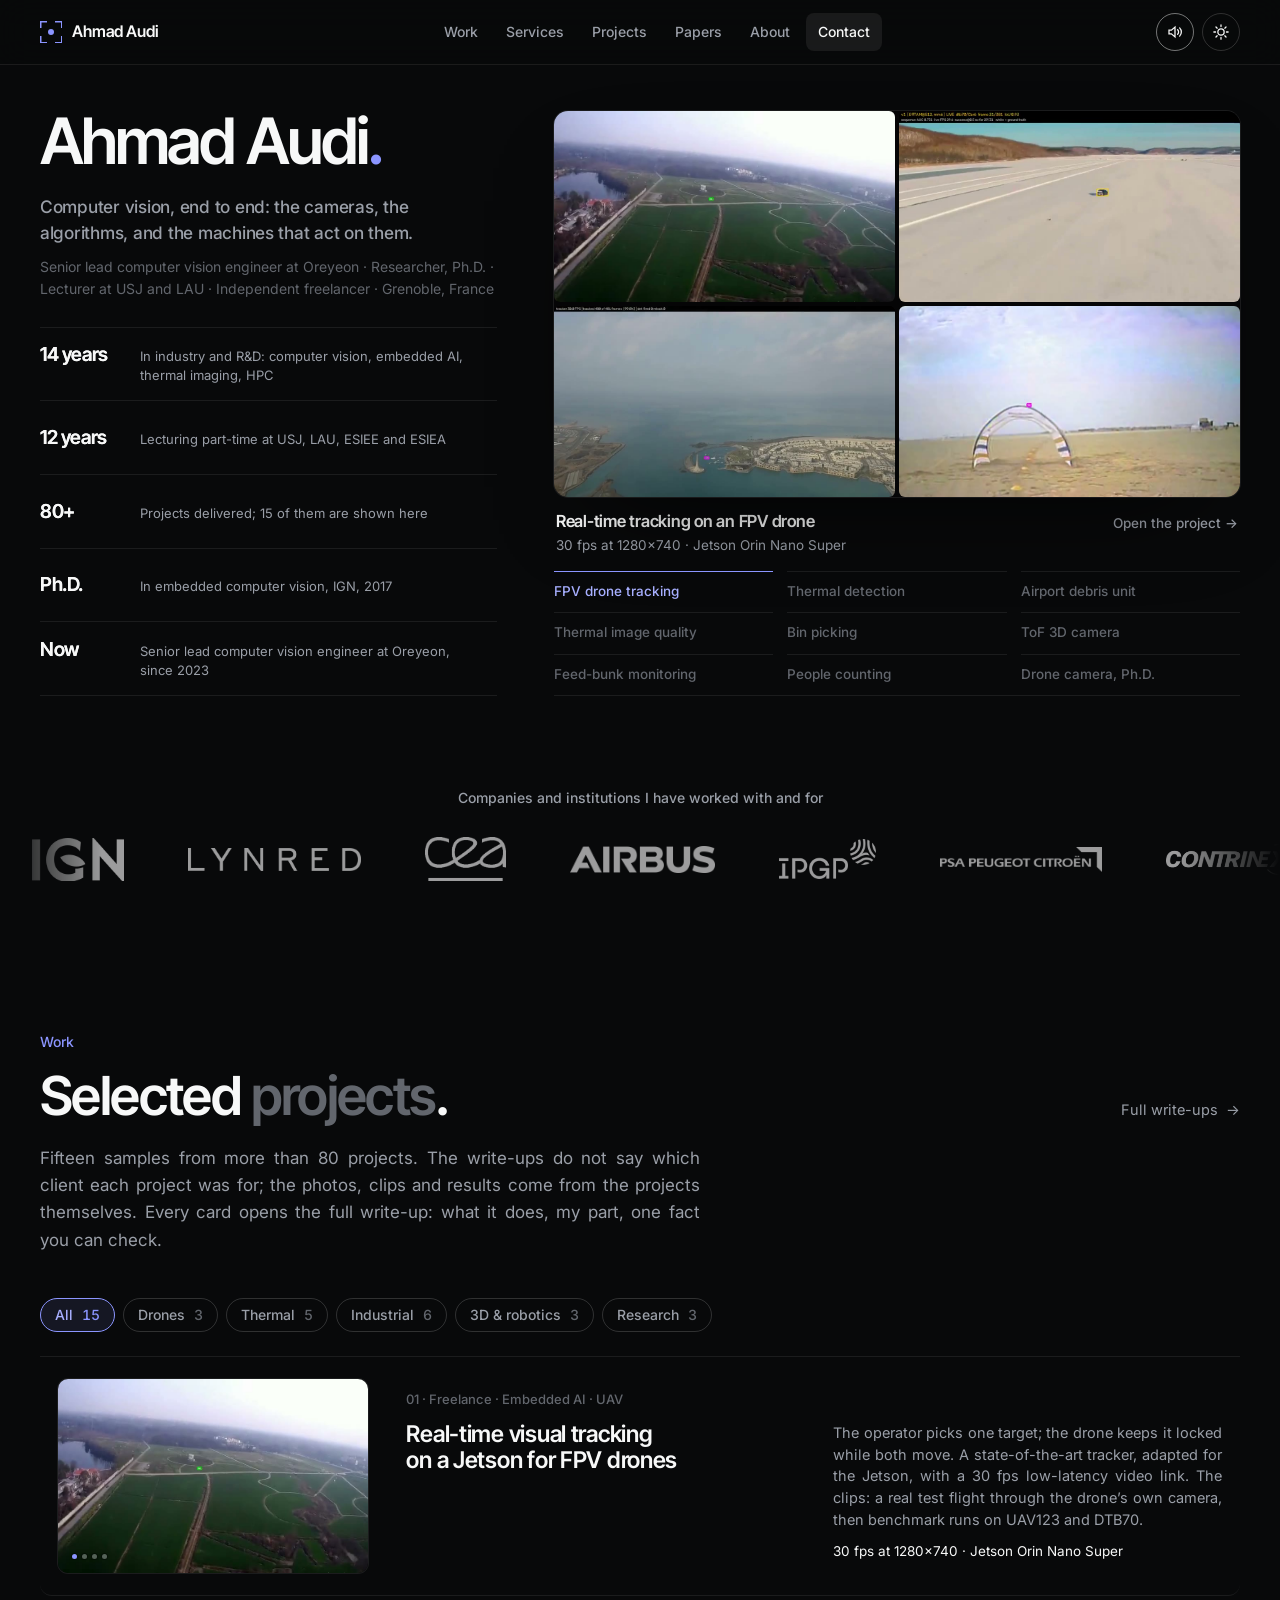
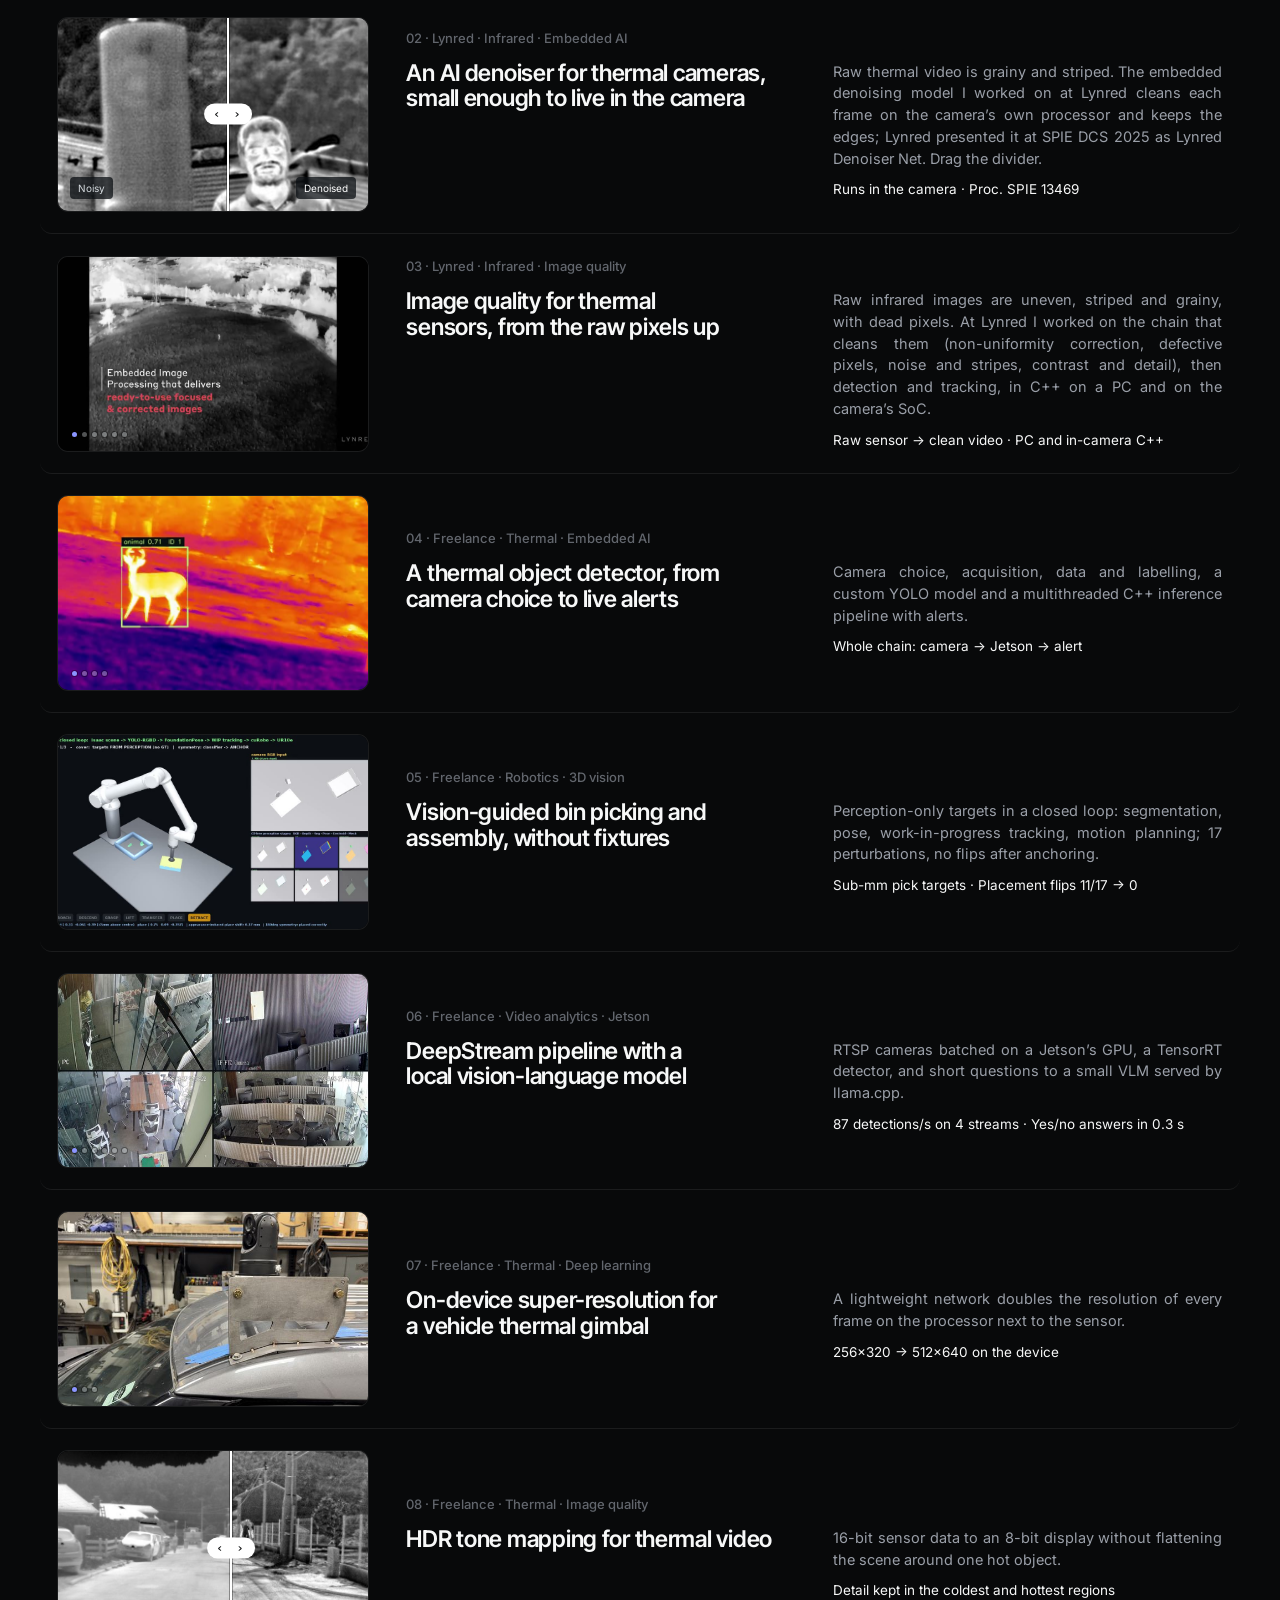
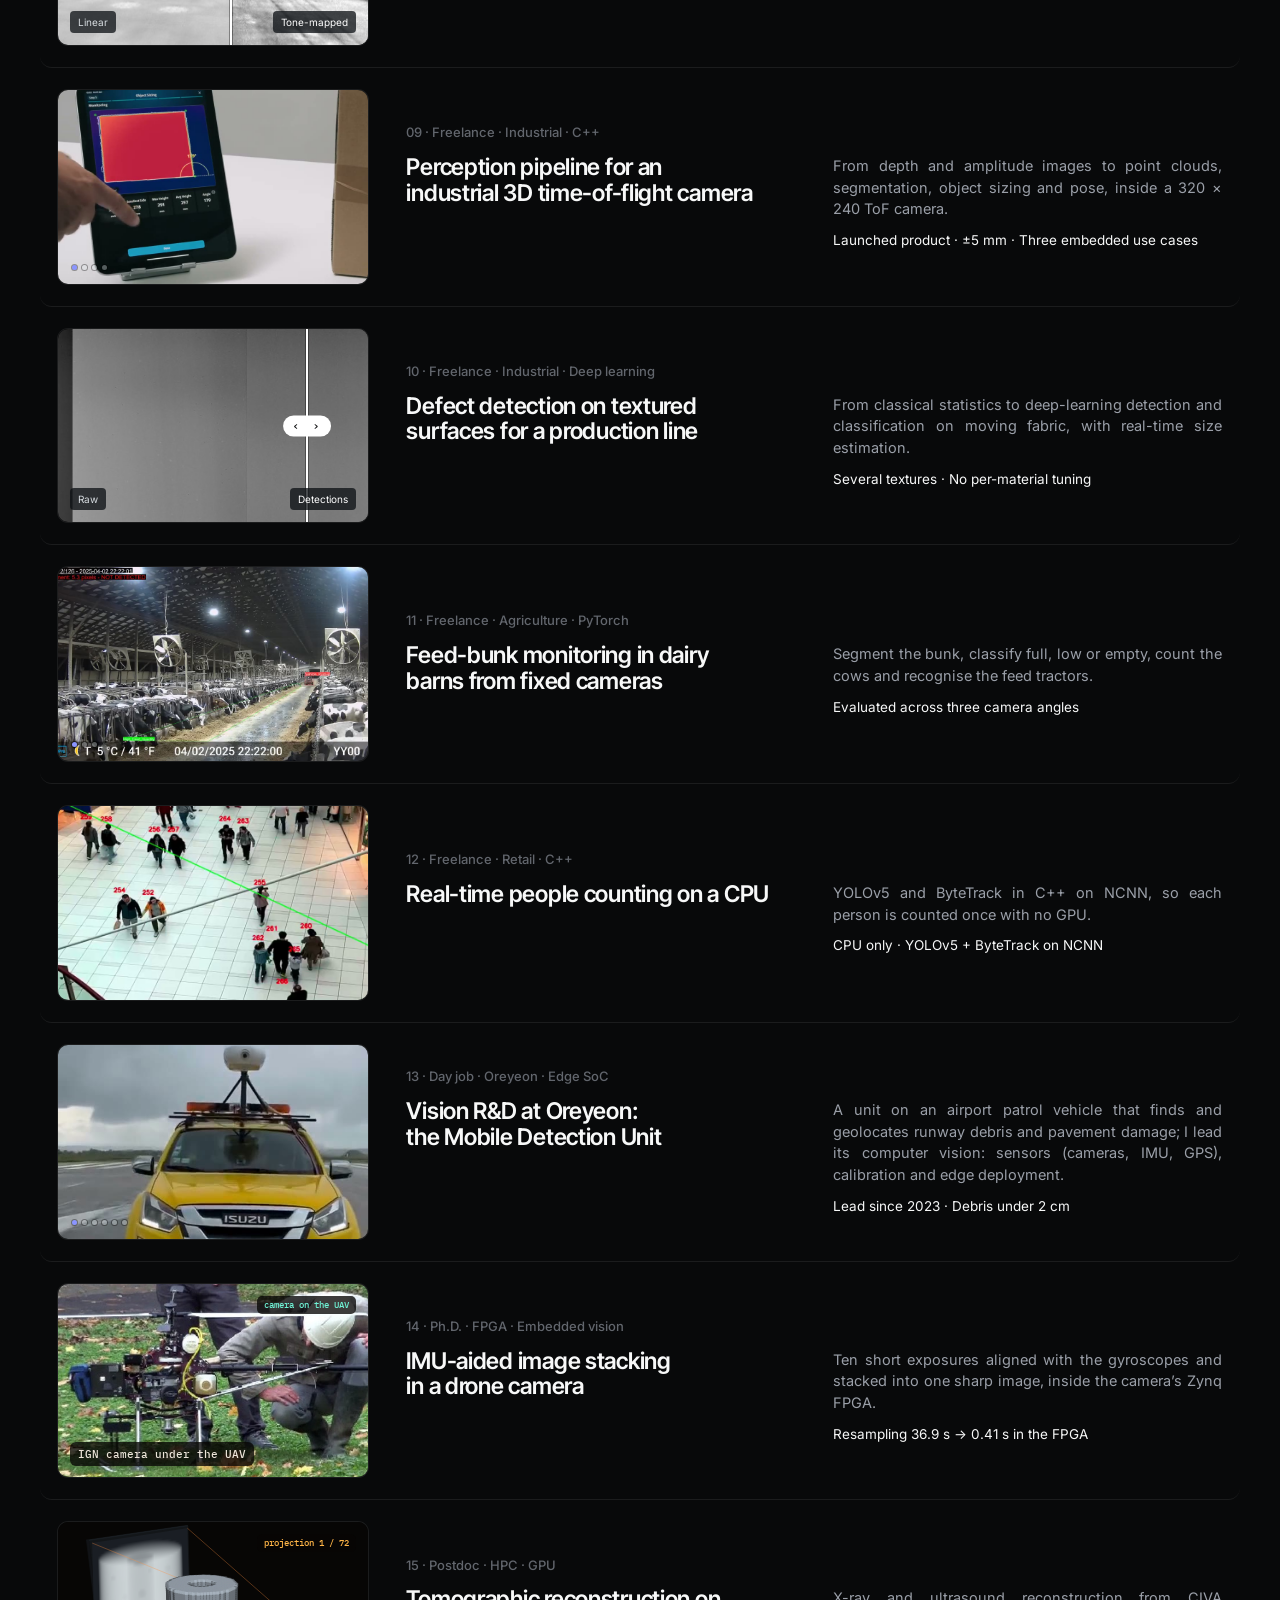
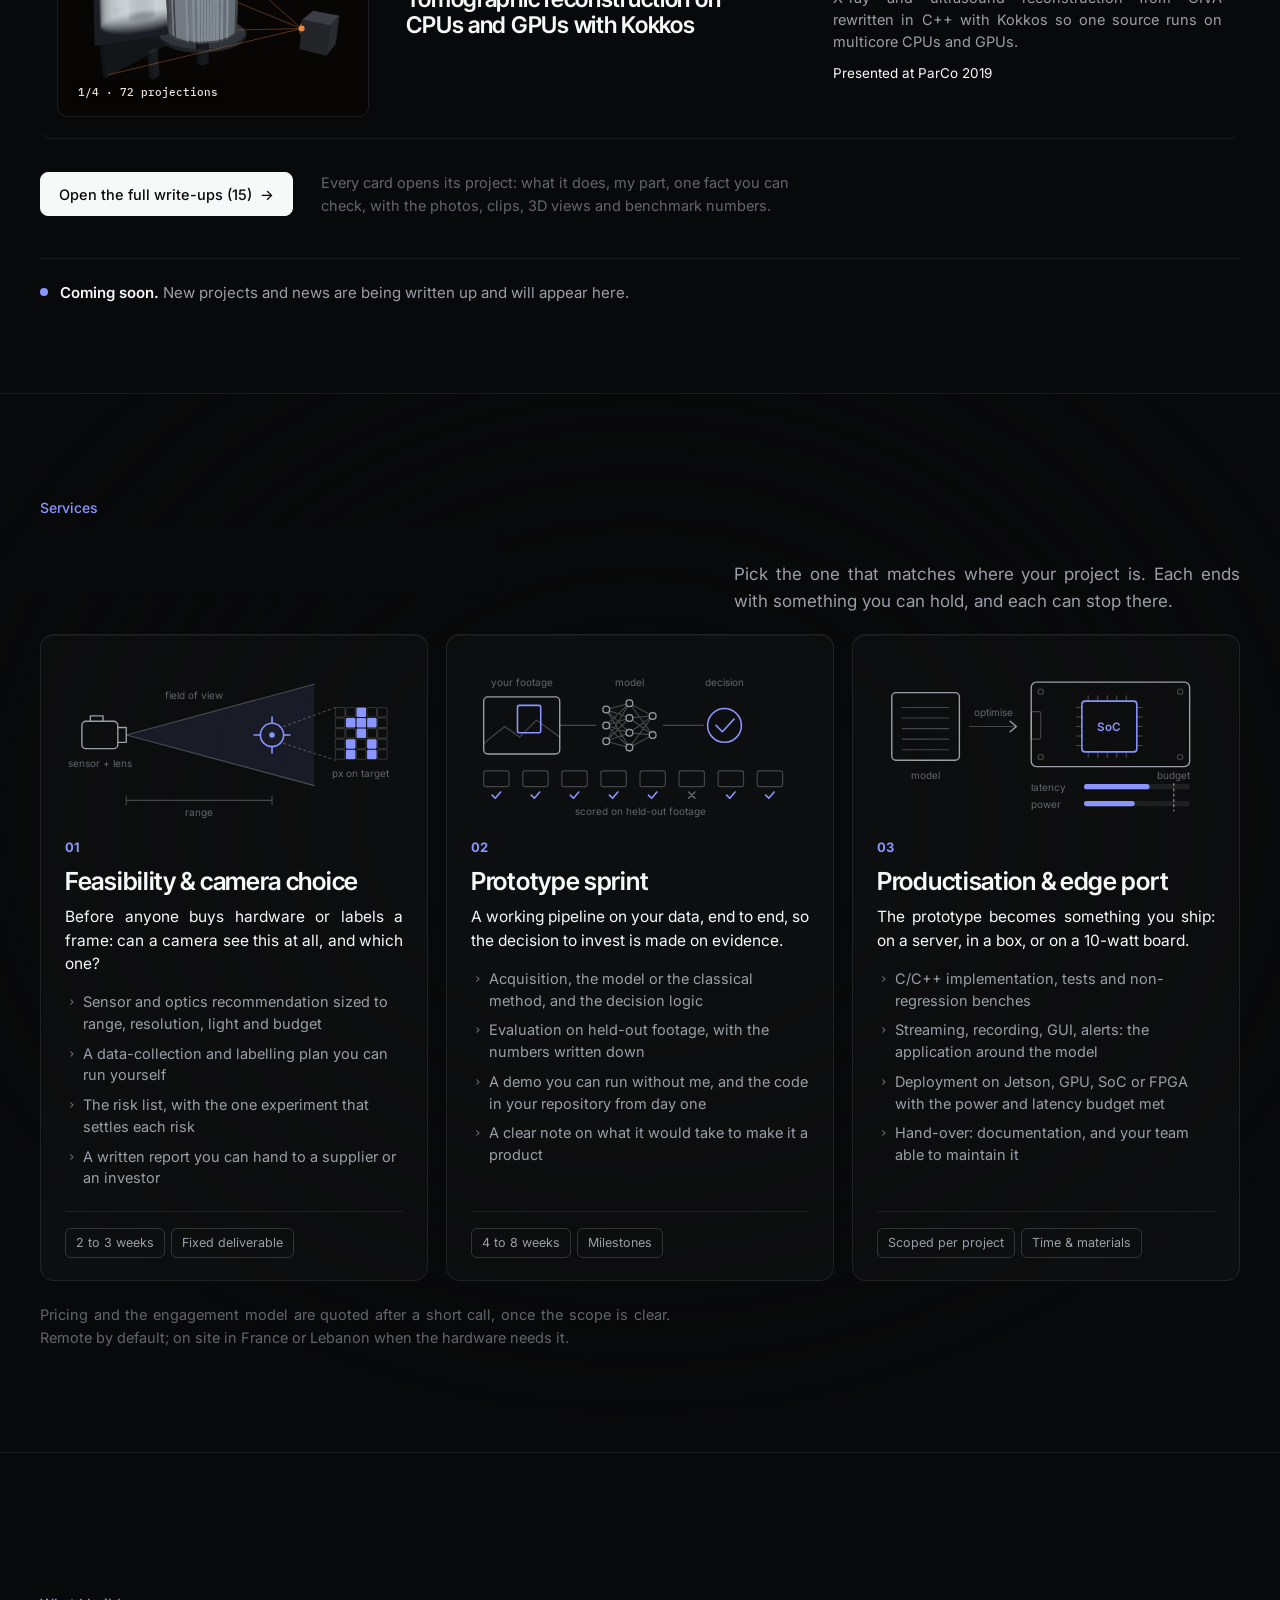
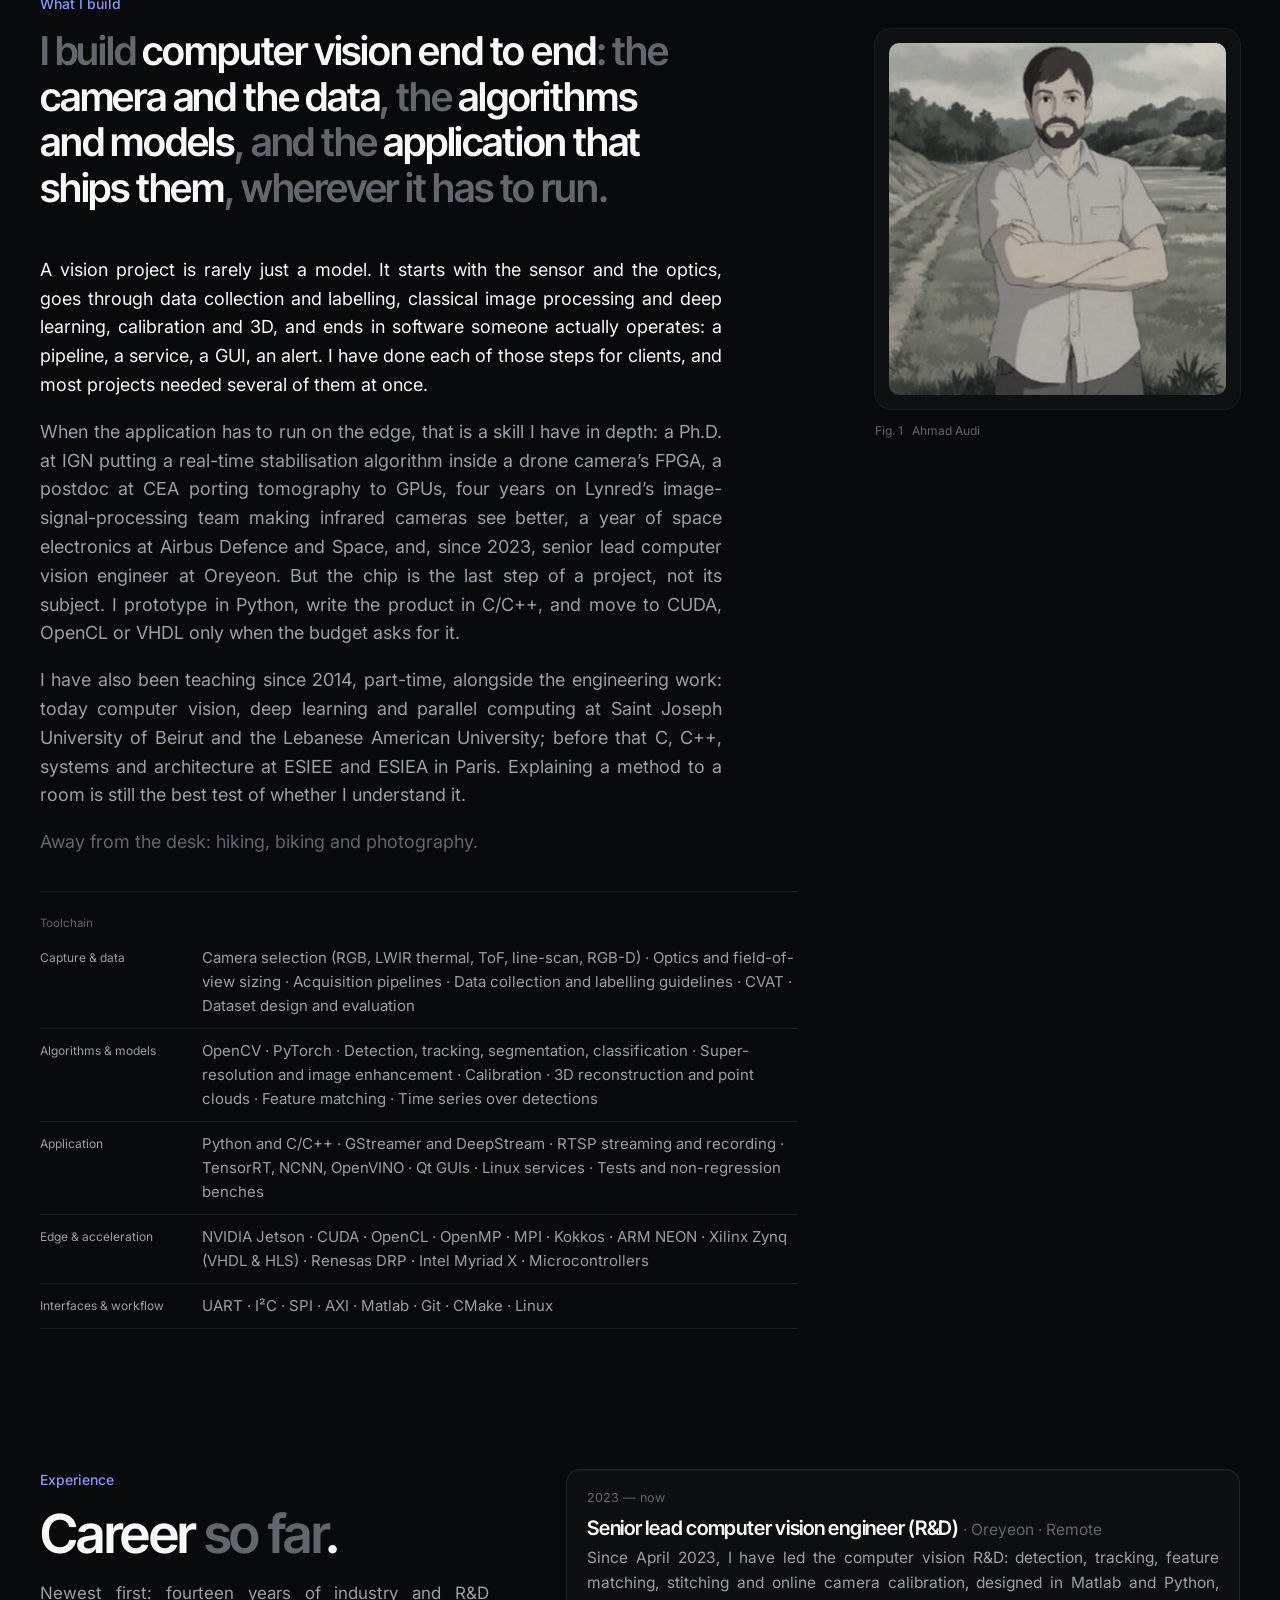
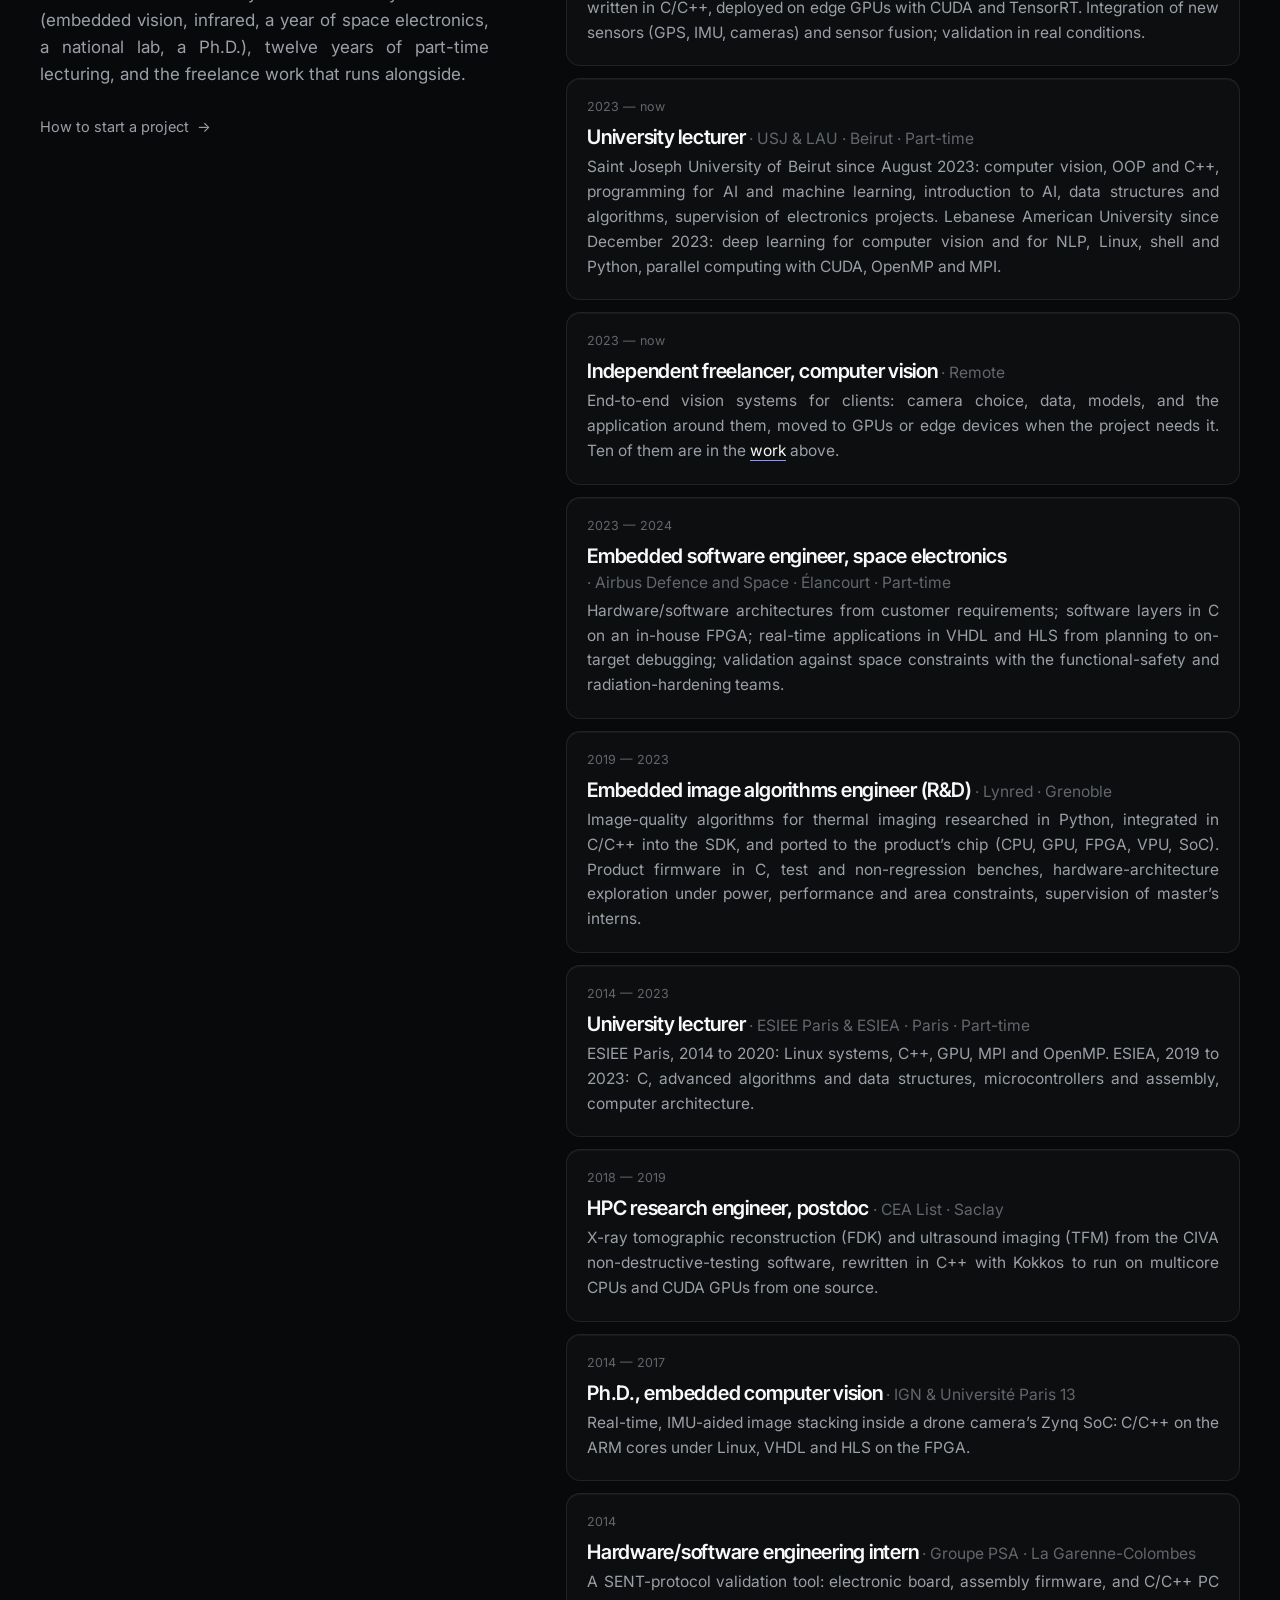
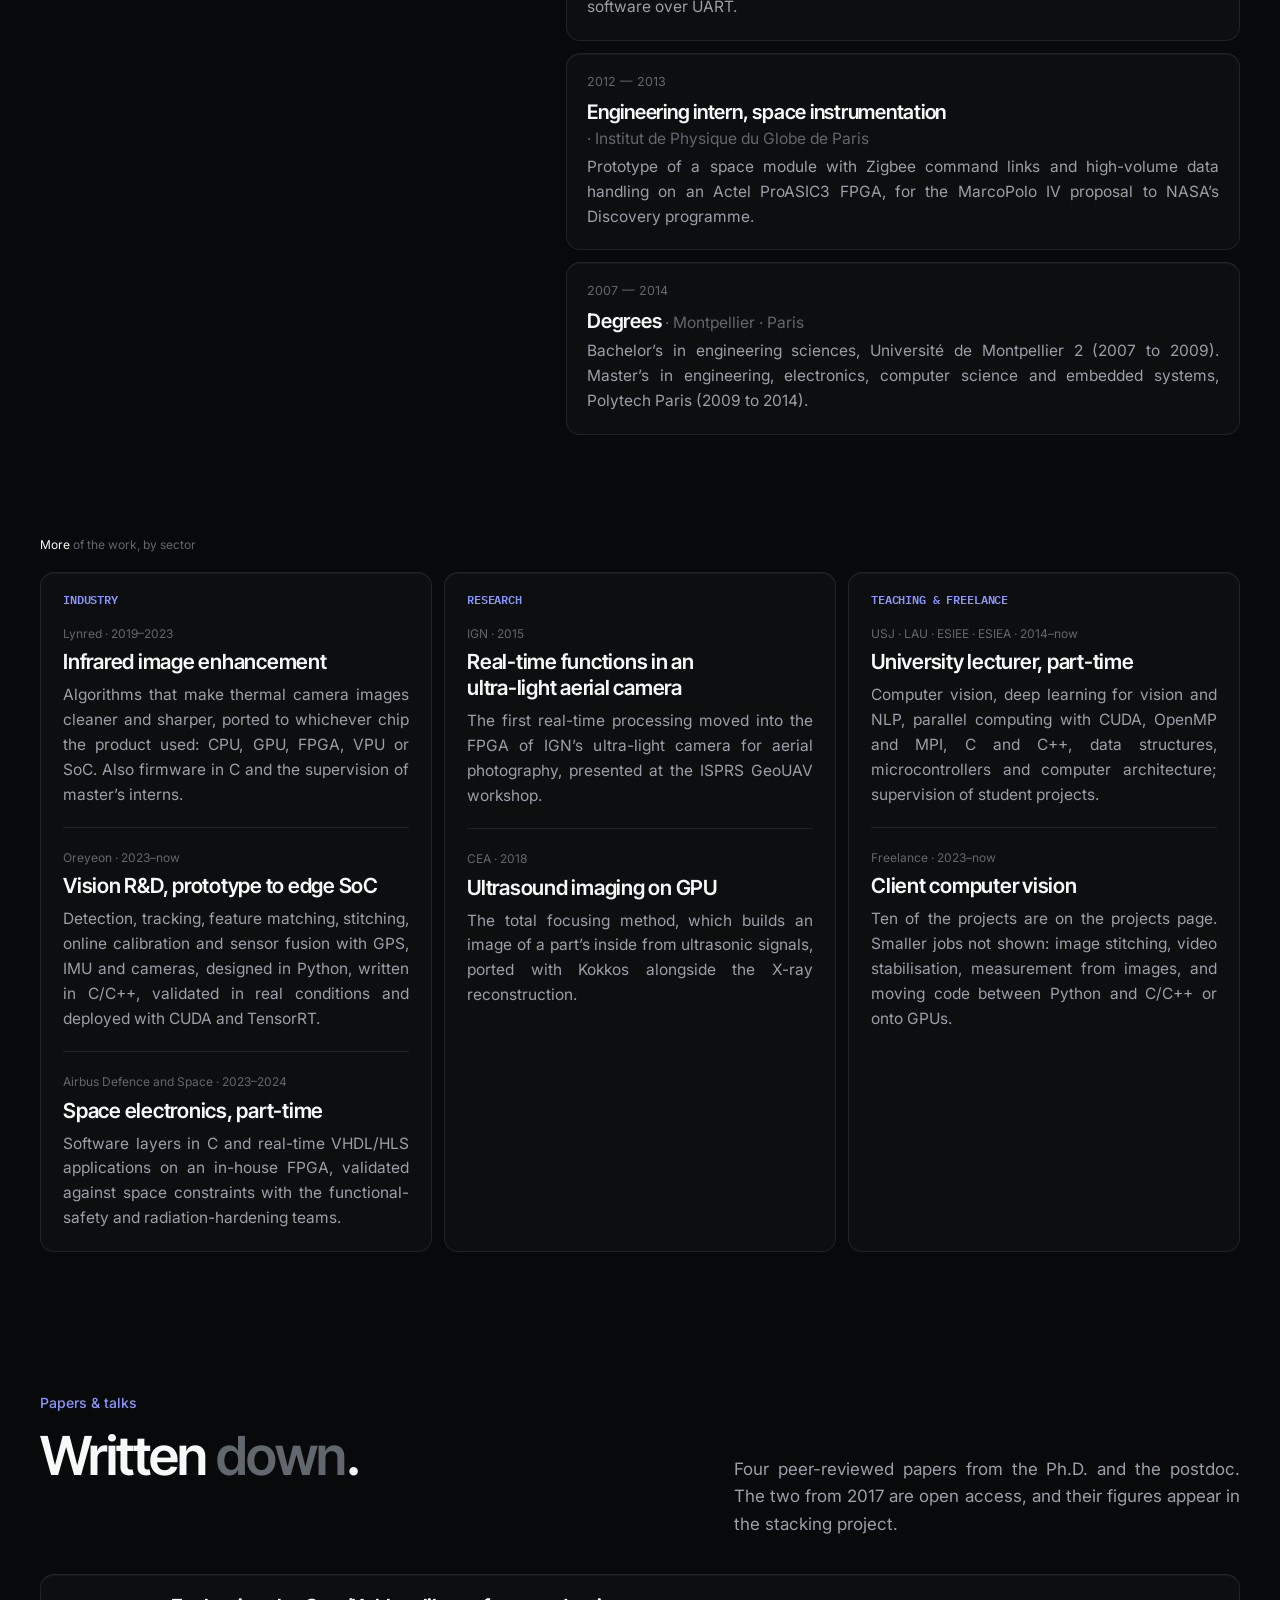
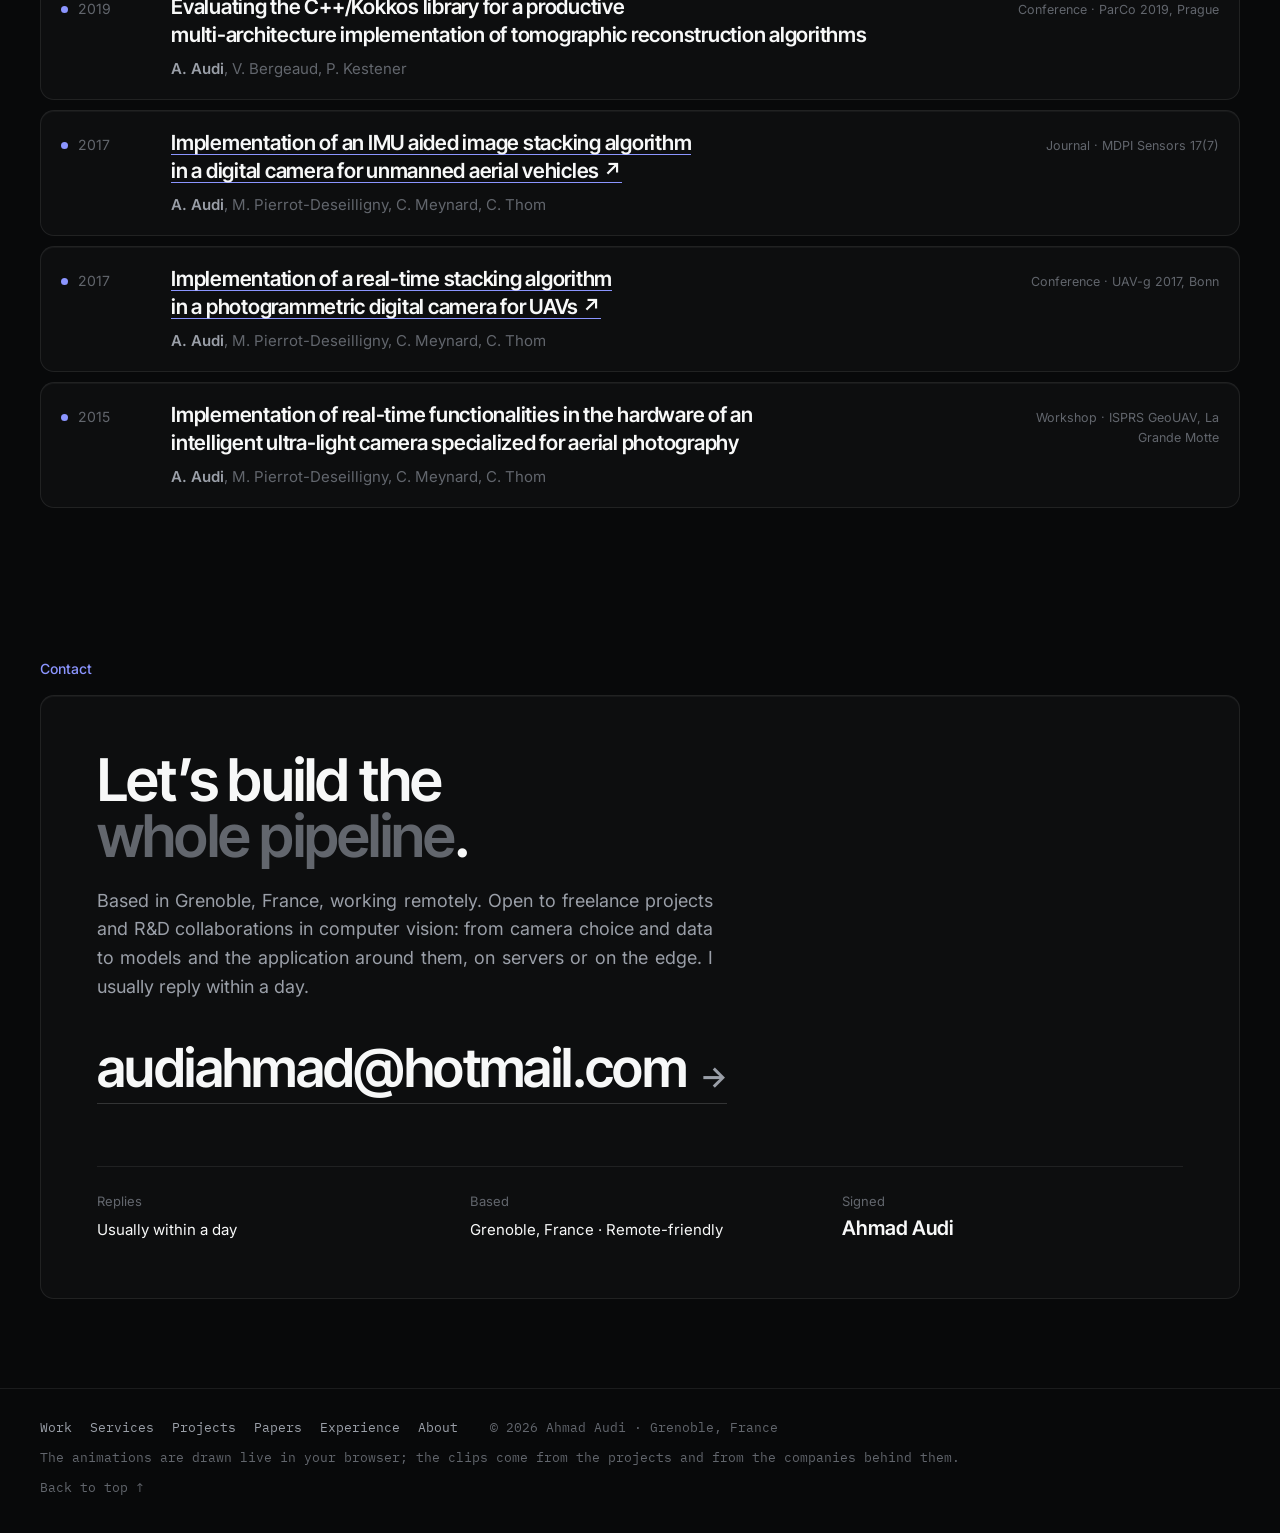
==== index.html @ fc491638 "Oreyeon: the car at speed down the runway (upright tech-g) replaces the similar windscreen clip Co-A" ====
<!doctype html>
<html lang="en" data-theme="dark" data-look="senior" data-palette="senior" data-layout="2" data-font="a" data-mono="plex" data-serif="off" data-hw="auto" data-scale="m" data-corners="soft" data-bg="plain" data-hero="wall" data-plist="rows" data-justify="on">
<head>
  <meta charset="utf-8">
  <meta name="viewport" content="width=device-width, initial-scale=1">
  <title>Ahmad Audi — Computer vision, end to end</title>
  <meta name="description" content="Ahmad Audi, Ph.D.: senior lead computer vision engineer at Oreyeon, researcher, university lecturer and independent freelancer, based in Grenoble. I build vision systems end to end: camera choice and data capture, the algorithms and models, and the application that runs them, on a server or on an edge device.">
  <meta name="author" content="Ahmad Audi">
  <meta name="theme-color" content="#0b0f13">

  <link rel="canonical" href="https://ahmadaudi.com/">
  <!-- Social preview (the site lives at ahmadaudi.com; assets/og-cover.png is a 1200×630 capture of the hero). -->
  <meta property="og:type" content="website">
  <meta property="og:title" content="Ahmad Audi — Computer vision engineer, camera to application">
  <meta property="og:description" content="Computer vision systems built end to end: cameras and data, classical and deep-learning algorithms, 3D, tracking, and the application around them, from servers to edge devices.">
  <meta property="og:image" content="https://ahmadaudi.com/assets/og-cover.png">
  <meta property="og:image:width" content="1200">
  <meta property="og:image:height" content="630">
  <meta property="og:url" content="https://ahmadaudi.com/">
  <meta name="twitter:card" content="summary_large_image">

  <link rel="icon" href="assets/favicon.svg" type="image/svg+xml">
  <link rel="preconnect" href="https://fonts.googleapis.com">
  <link rel="preconnect" href="https://fonts.gstatic.com" crossorigin>
  <link rel="stylesheet" href="https://fonts.googleapis.com/css2?family=Inter:wght@400..700&family=Inter+Tight:wght@500..700&family=IBM+Plex+Mono:wght@400;500;600&display=swap">
  <link rel="stylesheet" href="styles.css?v=1794263886">
  <link rel="stylesheet" href="styles-variants.css?v=1794263886">

  <script>
    // Restore the visitor's light/dark choice before first paint, so there is no flash.
    (function () {
      var root = document.documentElement;
      root.classList.add('js');
      try { var t = localStorage.getItem('site-theme'); if (t === 'light' || t === 'dark') root.setAttribute('data-theme', t); } catch (e) {}
    })();
  </script>

  <script type="application/ld+json">
  {
    "@context": "https://schema.org",
    "@type": "Person",
    "name": "Ahmad Audi",
    "jobTitle": "Senior Lead Computer Vision Engineer",
    "url": "https://ahmadaudi.com/",
    "worksFor": [{ "@type": "Organization", "name": "Oreyeon" }, { "@type": "CollegeOrUniversity", "name": "Saint Joseph University of Beirut" }, { "@type": "CollegeOrUniversity", "name": "Lebanese American University" }],
    "email": "mailto:audiahmad@hotmail.com",
    "address": { "@type": "PostalAddress", "addressLocality": "Grenoble", "addressCountry": "FR" },
    "alumniOf": ["Université Sorbonne Paris Nord (Paris 13)", "Polytech Paris", "Université de Montpellier"],
    "knowsAbout": ["Computer vision", "Deep learning", "3D reconstruction", "Object tracking", "Infrared imaging", "Edge AI", "Embedded systems", "CUDA", "FPGA"]
  }
  </script>
</head>
<body>
  <a class="skip-link" href="#main">Skip to content</a>

  <header class="site-header brand-hidden" id="siteHeader">
    <div class="container header-inner">
      <a class="brand" href="#top" aria-label="Ahmad Audi, back to top">
        <span class="brand-mark" aria-hidden="true"></span>
        <span class="brand-name">Ahmad Audi</span>
      </a>

      <nav class="site-nav" id="siteNav" aria-label="Main">
        <ul>
          <li><a href="#work">Work</a></li>
          <li><a href="#services">Services</a></li>
          <li><a href="projects.html">Projects</a></li>
          <li><a href="#papers">Papers</a></li>
          <li><a href="#about">About</a></li>
          <li><a href="#contact">Contact</a></li>
        </ul>
      </nav>

      <div class="header-actions">
        <button class="icon-btn theme-toggle" id="themeToggle" type="button" aria-label="Switch to light theme">
          <svg class="icon-sun" viewBox="0 0 24 24" aria-hidden="true"><circle cx="12" cy="12" r="4.2"/><path d="M12 2.5v2.2M12 19.3v2.2M2.5 12h2.2M19.3 12h2.2M5.3 5.3l1.6 1.6M17.1 17.1l1.6 1.6M5.3 18.7l1.6-1.6M17.1 6.9l1.6-1.6"/></svg>
          <svg class="icon-moon" viewBox="0 0 24 24" aria-hidden="true"><path d="M20 14.6A8.2 8.2 0 0 1 9.4 4a8.2 8.2 0 1 0 10.6 10.6z"/></svg>
        </button>
        <button class="menu-toggle" id="menuToggle" type="button" aria-expanded="false" aria-controls="siteNav">Menu</button>
      </div>
    </div>
  </header>

  <main id="main">

    <!-- 01 · Hero: the perception scene fills the viewport ------------------>
    <section class="hero" id="top" aria-labelledby="heroName">
      <div class="hero-stage" id="heroStage" tabindex="0" data-mode="rgb" aria-label="3D scene: an FPV quadcopter with a thermal gimbal camera tracks a car on a road. Drag, or use the arrow keys, to orbit. The layer buttons re-render the scene as RGB, depth, keypoints, tracks or thermal.">
        <canvas id="heroCanvas" aria-hidden="true"></canvas>
      </div>
      <!-- Camera wall: one hero per project (used by looks with data-hero="wall"; js/herowall.js). -->
      <div class="hero-wall" id="heroWall" aria-label="Nine projects, each with its own footage">
        <a class="hw-main" id="hwMain" href="projects.html#p2" aria-label="Open the project: Real-time tracking on an FPV drone">
          <img class="hw-still" id="hwStill" src="assets/img/projects/fpv-flight-poster.jpg" alt="" loading="lazy">
          <video class="hw-video" id="hwVideo" muted loop playsinline preload="none" aria-hidden="true"></video>
        </a>
        <div class="hw-cap">
          <span class="hw-tt"><span class="hw-name" id="hwTitle">Real-time tracking on an FPV drone</span><span class="hw-result" id="hwResult">30 fps at 1280×740 · Jetson Orin Nano Super</span></span>
          <a class="hw-open" id="hwOpen" href="projects.html#p2">Open the project →</a>
        </div>
        <ol class="hw-grid" id="hwGrid">
            <li><button type="button" data-word="drones" data-media='[{"v": "assets/video/hero/fpv-flight.mp4", "s": "assets/img/projects/fpv-flight-poster.jpg", "l": "test flight"}, {"v": "assets/video/hero/fpv-dtb70-car6.mp4", "s": "assets/img/projects/fpv-dtb70-car6-poster.jpg", "l": "DTB70 benchmark, a car"}, {"v": "assets/video/hero/fpv-uav123-boat.mp4", "s": "assets/img/projects/fpv-uav123-boat-poster.jpg", "l": "UAV123 benchmark, a tiny boat"}, {"v": "assets/video/hero/fpv-uav123-uav.mp4", "s": "assets/img/projects/fpv-uav123-uav-poster.jpg", "l": "UAV123 benchmark, a drone"}]' data-ar="2.025" data-short="FPV drone tracking" data-href="projects.html#p2" data-result="30 fps at 1280×740 · Jetson Orin Nano Super" data-cam="UAV · RGB · 30 fps" data-title="Real-time tracking on an FPV drone" data-video="assets/video/hero/fpv-flight.mp4" data-still="assets/img/projects/fpv-flight-poster.jpg" data-mk="#ffd23f" aria-label="Show: Real-time tracking on an FPV drone"><img src="assets/img/projects/fpv-flight-thumb.jpg" alt="" loading="lazy"><span>UAV</span></button></li>
            <li><button type="button" data-word="wildlife at night" data-media='[{"v": "assets/video/hero/wg-buck.mp4", "s": "assets/img/projects/wg-buck-poster.jpg", "l": "a buck at dusk", "p": "50% 0%"}, {"v": "assets/video/hero/wg-doe.mp4", "s": "assets/img/projects/wg-doe-poster.jpg", "l": "two deer, two tracks", "p": "50% 0%"}, {"v": "assets/video/hero/wg-brush.mp4", "s": "assets/img/projects/wg-brush-poster.jpg", "l": "half hidden in tall grass", "p": "50% 0%"}, {"v": "assets/video/hero/wg-edge.mp4", "s": "assets/img/projects/wg-edge-poster.jpg", "l": "a buck at the brush edge", "p": "50% 0%"}]' data-pos="50% 0%" data-ar="1.25" data-short="Thermal detection" data-href="projects.html#p4" data-result="Whole chain: camera → Jetson → alert" data-cam="LWIR · 640×512 · YOLO + BoT-SORT" data-title="A thermal detector, camera to alert" data-video="assets/video/hero/wg-buck.mp4" data-still="assets/img/projects/wg-buck-poster.jpg" data-mk="#ff9ec4" aria-label="Show: A thermal detector, camera to alert"><img src="assets/img/projects/wg-buck-thumb.jpg" alt="" loading="lazy"><span>LWIR</span></button></li>
            <li><button type="button" data-word="airport runways" data-media='[{"v": "assets/video/hero/mdu-real-takeoff.mp4", "s": "assets/img/projects/mdu-real-takeoff-poster.jpg", "l": "an airliner takes off", "p": "50% 60%"}, {"v": "assets/video/hero/mdu-real-patrol.mp4", "s": "assets/img/projects/mdu-real-patrol-poster.jpg", "l": "patrol in the rain", "p": "50% 75%"}]' data-ar="1.778" data-short="Airport debris unit" data-href="projects.html#p1" data-result="Lead since 2023 · Debris under 2 cm" data-cam="Cameras · IMU · GNSS · edge SoC" data-title="The Mobile Detection Unit at Oreyeon" data-video="assets/video/hero/mdu-real-patrol.mp4" data-still="assets/img/projects/mdu-real-patrol-poster.jpg" data-mk="#7ee0f5" aria-label="Show: The Mobile Detection Unit at Oreyeon"><img src="assets/img/projects/mdu-ride-enters-thumb.jpg" alt="" loading="lazy"><span>MDU</span></button></li>
            <li><button type="button" data-word="thermal cameras" data-media='[{"v": "assets/video/hero/ati-detect.mp4", "s": "assets/img/projects/ati-person-poster.jpg", "l": "night, a person detected"}, {"v": "assets/video/hero/ati-track.mp4", "s": "assets/img/projects/ati-vehicle-poster.jpg", "l": "night, a vehicle tracked"}, {"v": "assets/video/hero/ati-corrected.mp4", "s": "assets/img/projects/ati-corrected-poster.jpg", "l": "corrected in the camera"}, {"v": "assets/video/hero/ati-shutterless.mp4", "s": "assets/img/projects/ati-shutterless-poster.jpg", "l": "shutterless, never freezes"}]' data-ar="1.778" data-short="Thermal image quality" data-href="projects.html#p15" data-result="Raw sensor → clean video · PC and in-camera C++" data-cam="LWIR · image processing in the camera" data-title="Image quality for thermal sensors, at Lynred" data-video="assets/video/hero/ati-detect.mp4" data-still="assets/img/projects/ati-person-poster.jpg" data-mk="#c3b5ff" aria-label="Show: Image quality for thermal sensors, at Lynred"><img src="assets/img/projects/ati-person-thumb.jpg" alt="" loading="lazy"><span>ISP</span></button></li>
            <li><button type="button" data-word="robot arms" data-ar="1.745" data-short="Bin picking" data-href="projects.html#p7" data-result="Sub-mm pick targets · Placement flips 11/17 → 0" data-cam="RGB-D · FoundationPose · cuRobo" data-title="Bin picking and assembly without fixtures" data-video="assets/video/hero/bin-sim-assembly.mp4" data-still="assets/img/projects/bin-sim-assembly-poster.jpg" data-mk="#b7f36b" aria-label="Show: Bin picking and assembly without fixtures"><img src="assets/img/projects/bin-sim-assembly-poster.jpg" alt="" loading="lazy"><span>RGB-D</span></button></li>
            <li><button type="button" data-word="3D cameras" data-media='[{"v": "assets/video/hero/tof-sizing.mp4", "s": "assets/img/projects/tof-sizing-poster.jpg", "l": "object sizing, live"}, {"v": "assets/video/hero/tof-underfill.mp4", "s": "assets/img/projects/tof-underfill-poster.jpg", "l": "a carton missing", "lp": "tl"}, {"v": "assets/video/hero/tof-overfill.mp4", "s": "assets/img/projects/tof-overfill-poster.jpg", "l": "a carton too many", "lp": "tl"}, {"v": "assets/video/hero/tof-racket.mp4", "s": "assets/img/projects/tof-racket-poster.jpg", "l": "distance zones", "lp": "tl"}]' data-ar="1.778" data-short="ToF 3D camera" data-href="projects.html#p8" data-result="Launched product · ±5 mm · Three embedded use cases" data-cam="ToF · 320×240 · C++" data-title="Perception inside a 3D time-of-flight camera" data-video="assets/video/hero/tof-sizing.mp4" data-still="assets/img/projects/tof-sizing-poster.jpg" data-mk="#c3b5ff" aria-label="Show: Perception inside a 3D time-of-flight camera"><img src="assets/img/projects/tof-sizing-large-thumb.jpg" alt="" loading="lazy"><span>ToF</span></button></li>
            <li><button type="button" data-word="dairy barns" data-media='[{"v": "assets/video/hero/barn-pushup-night.mp4", "s": "assets/img/projects/barn-pushup-night-poster.jpg", "l": "night"}, {"v": "assets/video/hero/barn-pushup-day.mp4", "s": "assets/img/projects/barn-pushup-day-poster.jpg", "l": "day"}, {"v": "assets/video/hero/barn-transition.mp4", "s": "assets/img/projects/barn-transition-poster.jpg", "l": "feed delivered"}]' data-ar="1.778" data-short="Feed-bunk monitoring" data-href="projects.html#p10" data-result="Evaluated across three camera angles" data-cam="RGB · night · PyTorch" data-title="Feed-bunk monitoring from fixed cameras" data-video="assets/video/hero/barn-pushup-night.mp4" data-still="assets/img/projects/barn-pushup-night-poster.jpg" data-mk="#ffb27a" aria-label="Show: Feed-bunk monitoring from fixed cameras"><img src="assets/img/projects/barn-pushup-night-thumb.jpg" alt="" loading="lazy"><span>BARN</span></button></li>
            <li><button type="button" data-word="crowds" data-ar="2.115" data-short="People counting" data-href="projects.html#p11" data-result="CPU only · YOLOv5 + ByteTrack on NCNN" data-cam="RGB · YOLOv5 + ByteTrack · CPU" data-title="People counting on a CPU" data-video="assets/video/hero/count-feed.mp4" data-still="assets/img/projects/count-feed-poster.jpg" data-mk="#ffd23f" aria-label="Show: People counting on a CPU"><img src="assets/img/projects/count-feed-poster.jpg" alt="" loading="lazy"><span>RETAIL</span></button></li>
            <li class="hw-off"><button type="button" data-word="production lines" data-ar="2.38" data-short="Fabric defects" data-href="projects.html#p9" data-result="Several textures · No per-material tuning" data-cam="Line-scan · defect detection" data-title="Defects on textured surfaces" data-still="assets/img/projects/fabric-detect.jpg" data-mk="#ff9ec4" aria-label="Show: Defects on textured surfaces"><img src="assets/img/projects/fabric-detect-thumb.jpg" alt="" loading="lazy"><span>LINE</span></button></li>
            <li><button type="button" data-word="aerial cameras" data-media='[{"s": "assets/img/projects/phd-uav.jpg", "l": "the UAV", "p": "37% 50%"}, {"s": "assets/img/projects/phd-camera.jpg", "l": "the camera"}, {"s": "assets/img/projects/phd-board.jpg", "l": "the FPGA board"}]' data-ar="1.308" data-short="Drone camera, Ph.D." data-href="projects.html#p12" data-result="Resampling 36.9 s → 0.41 s in the FPGA" data-cam="FPGA + IMU · Ph.D. at IGN" data-title="IMU-aided image stacking in a drone camera" data-still="assets/img/projects/phd-uav.jpg" data-mk="#7ee0f5" aria-label="Show: IMU-aided image stacking in a drone camera"><img src="assets/img/projects/phd-uav-thumb.jpg" alt="" loading="lazy"><span>FPGA</span></button></li>
            <li class="hw-off"><button type="button" data-word="security cameras" data-ar="1.333" data-short="DeepStream + VLM" data-href="projects.html#p3" data-result="87 detections/s on 4 streams · Yes/no answers in 0.3 s" data-cam="4 × RTSP · DeepStream · local VLM" data-title="DeepStream with a local vision-language model" data-still="assets/img/projects/vlm-cam4-day.jpg" data-mk="#b7f36b" aria-label="Show: DeepStream with a local vision-language model"><img src="assets/img/projects/vlm-cam4-day-thumb.jpg" alt="" loading="lazy"><span>RTSP</span></button></li>
            <li class="hw-off"><button type="button" data-word="thermal cores" data-ar="1.373" data-short="Thermal denoiser" data-href="projects.html#p14" data-result="Runs in the camera · Proc. SPIE 13469" data-cam="LWIR · AI denoiser · on the camera" data-title="An AI denoiser that lives in the camera" data-still="assets/img/projects/ldn-person-clean.jpg" data-mk="#c3b5ff" aria-label="Show: An AI denoiser that lives in the camera"><img src="assets/img/projects/ldn-person-thumb.jpg" alt="" loading="lazy"><span>LDN</span></button></li>
            <li class="hw-off"><button type="button" data-word="vehicle gimbals" data-ar="1.333" data-short="Thermal super-resolution" data-href="projects.html#p5" data-result="256×320 → 512×640 on the device" data-cam="LWIR · 2× super-resolution on device" data-title="Super-resolution on a vehicle thermal gimbal" data-still="assets/img/projects/sr-gimbal-1.jpg" data-mk="#ffb27a" aria-label="Show: Super-resolution on a vehicle thermal gimbal"><img src="assets/img/projects/sr-gimbal-1-thumb.jpg" alt="" loading="lazy"><span>GIMBAL</span></button></li>
        </ol>
      </div>
      <div class="hero-ui">
        <p class="eyebrow"><span class="live-dot" aria-hidden="true"></span>Frame 00 · Engineer · Researcher · Lecturer</p>
        <p class="hero-hint" id="heroHint" aria-hidden="true"><span>⟲</span> Drag to orbit</p>
        <div class="hero-main">
          <div class="hero-copy">
            <h1 class="wordmark" id="heroName">Ahmad <em>Audi</em><span class="accent">.</span></h1>
            <p class="hero-statement"><span class="hs-line">Computer vision</span> <span class="hs-line">for <em class="hs-word" id="hsWord">drones</em>.</span></p>
            <p class="hero-role">Computer vision, end to end: the cameras, the algorithms, and the machines that act on them.</p>
            <p class="hero-sub">Senior lead computer vision engineer at Oreyeon&nbsp;· Researcher,&nbsp;Ph.D.&nbsp;· Lecturer at USJ and LAU&nbsp;· Independent freelancer&nbsp;· Grenoble,&nbsp;France</p>
            <div class="hero-cta">
              <a class="pill pill-fill" href="#work">Work</a>
              <a class="pill" href="#services">Services</a>
              <a class="pill" href="#contact">Contact</a>
            </div>
          </div>
          <div class="hero-side">
            <div class="layers" role="group" aria-label="Render layer">
              <button class="layer" type="button" data-layer="rgb" aria-pressed="true">RGB</button>
              <button class="layer" type="button" data-layer="depth" aria-pressed="false">Depth</button>
              <button class="layer" type="button" data-layer="keypoints" aria-pressed="false">Keypoints</button>
              <button class="layer" type="button" data-layer="tracks" aria-pressed="false">Tracks</button>
              <button class="layer" type="button" data-layer="thermal" aria-pressed="false">Thermal</button>
            </div>
            <dl class="hero-dials" aria-hidden="true">
              <div><dt>Pan</dt><dd id="hPan">+0.0°</dd></div>
              <div><dt>Tilt</dt><dd id="hTilt">+0.0°</dd></div>
              <div><dt>Lock</dt><dd id="hLock">0.95</dd></div>
            </dl>
          </div>
        </div>
        <ul class="hero-stats" aria-label="At a glance">
          <li><b data-count="14" data-suffix=" years">14 years</b><span>In industry and R&amp;D: computer vision, embedded AI, thermal imaging, HPC</span></li>
          <li><b data-count="12" data-suffix=" years">12 years</b><span>Lecturing part-time at USJ, LAU, ESIEE and ESIEA</span></li>
          <li><b data-count="80" data-suffix="+">80+</b><span>Projects delivered; 15 of them are shown here</span></li>
          <li><b>Ph.D.</b><span>In embedded computer vision, IGN, 2017</span></li>
          <li><b>Now</b><span>Senior lead computer vision engineer at Oreyeon, since&nbsp;2023</span></li>
          <li class="hero-fig"><span>Fig. 0 · Drawn live in your browser, no video. The inset is the gimbal camera’s own view.</span></li>
        </ul>
      </div>
    </section>

    <!-- Worked with: organisations, slowly scrolling (styles.css, "Worked with") -->
    <section class="logos" aria-labelledby="logosTitle">
      <p class="logos-label" id="logosTitle">Companies and institutions I have worked with and for</p>
      <div class="logos-strip">
        <div class="logos-track">
        <ul class="logos-list">
          <li><img src="assets/img/logos/ign.png" alt="IGN" style="--h:42.4px" loading="lazy" decoding="async"></li>
          <li><img src="assets/img/logos/lynred.png" alt="Lynred" style="--h:22.5px" loading="lazy" decoding="async"></li>
          <li><img src="assets/img/logos/cea.png" alt="CEA" style="--h:44px" loading="lazy" decoding="async"></li>
          <li><img src="assets/img/logos/airbus.png" alt="Airbus" style="--h:26.9px" loading="lazy" decoding="async"></li>
          <li><img src="assets/img/logos/ipgp.png" alt="IPGP" style="--h:40.0px" loading="lazy" decoding="async"></li>
          <li><img src="assets/img/logos/psa.png" alt="PSA Peugeot Citroën" style="--h:24.2px" loading="lazy" decoding="async"></li>
          <li><img src="assets/img/logos/contrinex.png" alt="Contrinex" style="--h:30.4px" loading="lazy" decoding="async"></li>
          <li><img src="assets/img/logos/axomind.png" alt="Axomind" style="--h:22.3px" loading="lazy" decoding="async"></li>
          <li><img src="assets/img/logos/nbcab.png" alt="Nordic Barrier Coating" style="--h:36.9px" loading="lazy" decoding="async"></li>
          <li><img src="assets/img/logos/oreyeon.png" alt="Oreyeon" style="--h:21.3px" loading="lazy" decoding="async"></li>
          <li><img src="assets/img/logos/lau.png" alt="Lebanese American University" style="--h:30px" loading="lazy" decoding="async"></li>
          <li><img src="assets/img/logos/usj.png" alt="Université Saint-Joseph" style="--h:35.0px" loading="lazy" decoding="async"></li>
          <li><img src="assets/img/logos/lu.png" alt="Lebanese University" style="--h:38px" loading="lazy" decoding="async"></li>
          <li><img src="assets/img/logos/robro.png" alt="Robro Systems" style="--h:26.5px" loading="lazy" decoding="async"></li>
          <li><img src="assets/img/logos/wildguard.png" alt="WildGuard" style="--h:56px" loading="lazy" decoding="async"></li>
          <li><img src="assets/img/logos/harmattan.png" alt="Harmattan AI" style="--h:23.2px" loading="lazy" decoding="async"></li>
        </ul>
        <ul class="logos-list" aria-hidden="true">
          <li><img src="assets/img/logos/ign.png" alt="" style="--h:42.4px" loading="lazy" decoding="async"></li>
          <li><img src="assets/img/logos/lynred.png" alt="" style="--h:22.5px" loading="lazy" decoding="async"></li>
          <li><img src="assets/img/logos/cea.png" alt="" style="--h:44px" loading="lazy" decoding="async"></li>
          <li><img src="assets/img/logos/airbus.png" alt="" style="--h:26.9px" loading="lazy" decoding="async"></li>
          <li><img src="assets/img/logos/ipgp.png" alt="" style="--h:40.0px" loading="lazy" decoding="async"></li>
          <li><img src="assets/img/logos/psa.png" alt="" style="--h:24.2px" loading="lazy" decoding="async"></li>
          <li><img src="assets/img/logos/contrinex.png" alt="" style="--h:30.4px" loading="lazy" decoding="async"></li>
          <li><img src="assets/img/logos/axomind.png" alt="" style="--h:22.3px" loading="lazy" decoding="async"></li>
          <li><img src="assets/img/logos/nbcab.png" alt="" style="--h:36.9px" loading="lazy" decoding="async"></li>
          <li><img src="assets/img/logos/oreyeon.png" alt="" style="--h:21.3px" loading="lazy" decoding="async"></li>
          <li><img src="assets/img/logos/lau.png" alt="" style="--h:30px" loading="lazy" decoding="async"></li>
          <li><img src="assets/img/logos/usj.png" alt="" style="--h:35.0px" loading="lazy" decoding="async"></li>
          <li><img src="assets/img/logos/lu.png" alt="" style="--h:38px" loading="lazy" decoding="async"></li>
          <li><img src="assets/img/logos/robro.png" alt="" style="--h:26.5px" loading="lazy" decoding="async"></li>
          <li><img src="assets/img/logos/wildguard.png" alt="" style="--h:56px" loading="lazy" decoding="async"></li>
          <li><img src="assets/img/logos/harmattan.png" alt="" style="--h:23.2px" loading="lazy" decoding="async"></li>
        </ul>
        </div>
      </div>
    </section>

    <!-- 02 · Selected projects: three annotated rows and an index ---------->
    <section class="section work" id="work" aria-labelledby="workTitle">
      <div class="container">
        <p class="label"><span class="label-n">02</span>Work</p>
        <div class="section-head">
          <h2 class="section-title reveal wipe" id="workTitle">Selected <em>projects</em>.</h2>
          <a class="link-arrow reveal" href="projects.html">Full write-ups <span aria-hidden="true">→</span></a>
        </div>
        <p class="section-lede reveal">Fifteen samples from more than 80 projects. The write-ups do not say which client each project was for; the photos, clips and results come from the projects themselves. Every card opens the full write-up: what it does, my part, one fact you can check.</p>
      </div>

      <div class="container">
        <div class="pfilter reveal" role="group" aria-label="Show projects by field">
          <button type="button" data-f="all" aria-pressed="true">All <span></span></button>
          <button type="button" data-f="drones" aria-pressed="false">Drones <span></span></button>
          <button type="button" data-f="thermal" aria-pressed="false">Thermal <span></span></button>
          <button type="button" data-f="industrial" aria-pressed="false">Industrial <span></span></button>
          <button type="button" data-f="3d" aria-pressed="false">3D &amp; robotics <span></span></button>
          <button type="button" data-f="research" aria-pressed="false">Research <span></span></button>
        </div>
        <div class="pgrid" data-stagger>
          <a class="pcard pcard-feat reveal" href="projects.html#p2" data-tags="drones">
            <div class="pcard-media" data-cls="live · 29.9 fps · real flight">
              <div class="vrot" data-max="11000" role="img" aria-label="Clips from the FPV tracking project: a real test flight through the drone’s own camera, then benchmark runs on UAV123 and DTB70 with the tracker’s box on the target">
                <video class="is-on" src="assets/video/fpv-flight.mp4" poster="assets/img/projects/fpv-flight-poster.jpg" muted playsinline preload="metadata" data-cls="live · 29.9 fps · real flight"></video>
                <video data-src="assets/video/fpv-dtb70-car6.mp4" poster="assets/img/projects/fpv-dtb70-car6-poster.jpg" muted playsinline preload="none" data-cls="DTB70 car6 · tracker vs ground truth"></video>
                <video data-src="assets/video/fpv-uav123-boat.mp4" poster="assets/img/projects/fpv-uav123-boat-poster.jpg" muted playsinline preload="none" data-cls="UAV123 · a tiny boat"></video>
                <video data-src="assets/video/fpv-uav123-uav.mp4" poster="assets/img/projects/fpv-uav123-uav-poster.jpg" muted playsinline preload="none" data-cls="UAV123 · a drone tracking a drone"></video>
              </div>
              <span class="row-corner tl" aria-hidden="true"></span><span class="row-corner tr" aria-hidden="true"></span><span class="row-corner bl" aria-hidden="true"></span><span class="row-corner br" aria-hidden="true"></span>
            </div>
            <div class="pcard-body">
              <p class="pcard-cat">01 · Freelance · Embedded AI · UAV</p>
              <h3>Real-time visual tracking on a Jetson for FPV drones</h3>
              <p>The operator picks one target; the drone keeps it locked while both move. A state-of-the-art tracker, adapted for the Jetson, with a 30 fps low-latency video link. The clips: a real test flight through the drone’s own camera, then benchmark runs on UAV123 and DTB70.</p>
              <p class="pcard-result">30 fps at 1280×740 · Jetson Orin Nano Super</p>
            </div>
          </a>
          <a class="pcard pcard-feat pcard-feat-alt reveal" href="projects.html#p14" data-tags="thermal research">
            <div class="pcard-media pcard-media-cmp" data-cls="LWIR · AI denoiser · on the camera">
              <div class="compare" data-before="Noisy" data-after="Denoised" data-auto role="img" aria-label="Thermal image of a person in front of a hedge, grainy on one side of a moving divider and clean on the other">
                <img class="cmp-a" src="assets/img/projects/ldn-person-noisy.jpg" alt="" loading="lazy">
                <img class="cmp-b" src="assets/img/projects/ldn-person-clean.jpg" alt="" loading="lazy">
                <input class="cmp-range" type="range" min="0" max="100" value="50" aria-label="Reveal the denoised image">
              </div>
              <span class="row-corner tl" aria-hidden="true"></span><span class="row-corner tr" aria-hidden="true"></span><span class="row-corner bl" aria-hidden="true"></span><span class="row-corner br" aria-hidden="true"></span>
            </div>
            <div class="pcard-body">
              <p class="pcard-cat">02 · Lynred · Infrared · Embedded AI</p>
              <h3>An AI denoiser for thermal cameras, small enough to live in the camera</h3>
              <p>Raw thermal video is grainy and striped. The embedded denoising model I worked on at Lynred cleans each frame on the camera’s own processor and keeps the edges; Lynred presented it at SPIE DCS 2025 as Lynred Denoiser Net. Drag the divider.</p>
              <p class="pcard-result">Runs in the camera · Proc. SPIE 13469</p>
            </div>
          </a>
          <a class="pcard reveal" href="projects.html#p15" data-tags="thermal drones">
            <div class="pcard-media" data-cls="corrected and focused · no shutter">
              <div class="vrot" data-max="11000" role="img" aria-label="Thermal clips from a drone, from Lynred’s video of its ATI modules: corrected and shutterless images, then a person and a vehicle detected and tracked at night, a colour palette and fine detail">
                <video class="is-on" src="assets/video/ati-corrected.mp4" poster="assets/img/projects/ati-corrected-poster.jpg" muted playsinline preload="metadata" data-cls="corrected and focused in the camera"></video>
                <video data-src="assets/video/ati-shutterless.mp4" poster="assets/img/projects/ati-shutterless-poster.jpg" muted playsinline preload="none" data-cls="shutterless · never freezes"></video>
                <video data-src="assets/video/ati-person.mp4" poster="assets/img/projects/ati-person-poster.jpg" muted playsinline preload="none" data-cls="night · a person detected"></video>
                <video data-src="assets/video/ati-palette.mp4" poster="assets/img/projects/ati-palette-poster.jpg" muted playsinline preload="none" data-cls="night · colour palette"></video>
                <video data-src="assets/video/ati-building.mp4" poster="assets/img/projects/ati-building-poster.jpg" muted playsinline preload="none" data-cls="night · fine detail"></video>
                <video data-src="assets/video/ati-vehicle.mp4" poster="assets/img/projects/ati-vehicle-poster.jpg" muted playsinline preload="none" data-cls="night · a vehicle tracked"></video>
              </div>
              <span class="row-corner tl" aria-hidden="true"></span><span class="row-corner tr" aria-hidden="true"></span><span class="row-corner bl" aria-hidden="true"></span><span class="row-corner br" aria-hidden="true"></span>
            </div>
            <div class="pcard-body">
              <p class="pcard-cat">03 · Lynred · Infrared · Image quality</p>
              <h3>Image quality for thermal sensors, from the raw pixels up</h3>
              <p>Raw infrared images are uneven, striped and grainy, with dead pixels. At Lynred I worked on the chain that cleans them (non-uniformity correction, defective pixels, noise and stripes, contrast and detail), then detection and tracking, in C++ on a PC and on the camera’s SoC.</p>
              <p class="pcard-result">Raw sensor → clean video · PC and in-camera C++</p>
            </div>
          </a>
          <a class="pcard reveal" href="projects.html#p4" data-tags="thermal">
            <div class="pcard-media">
              <div class="vrot" data-max="11000" role="img" aria-label="Handheld thermal clips from the field at dusk with detection and tracking boxes: a buck, a doe with a buck behind her, a deer half hidden in tall grass, and a buck at the edge of the brush">
                <video class="is-on" src="assets/video/wg-buck.mp4" poster="assets/img/projects/wg-buck-poster.jpg" muted playsinline preload="metadata"></video>
                <video data-src="assets/video/wg-doe.mp4" poster="assets/img/projects/wg-doe-poster.jpg" muted playsinline preload="none"></video>
                <video data-src="assets/video/wg-brush.mp4" poster="assets/img/projects/wg-brush-poster.jpg" muted playsinline preload="none"></video>
                <video data-src="assets/video/wg-edge.mp4" poster="assets/img/projects/wg-edge-poster.jpg" muted playsinline preload="none"></video>
              </div>
              <span class="row-corner tl" aria-hidden="true"></span><span class="row-corner tr" aria-hidden="true"></span><span class="row-corner bl" aria-hidden="true"></span><span class="row-corner br" aria-hidden="true"></span>
            </div>
            <div class="pcard-body">
              <p class="pcard-cat">04 · Freelance · Thermal · Embedded AI</p>
              <h3>A thermal object detector, from camera choice to live alerts</h3>
              <p>Camera choice, acquisition, data and labelling, a custom YOLO model and a multithreaded C++ inference pipeline with alerts.</p>
              <p class="pcard-result">Whole chain: camera → Jetson → alert</p>
            </div>
          </a>
          <a class="pcard reveal" href="projects.html#p7" data-tags="3d">
            <div class="pcard-media">
              <video src="assets/video/bin-sim-assembly.mp4" poster="assets/img/projects/bin-sim-assembly-poster.jpg" muted loop playsinline preload="metadata" data-autoplay aria-label="Video: a simulated robot arm assembling parts from camera input alone, next to six perception views"></video>
              <span class="row-corner tl" aria-hidden="true"></span><span class="row-corner tr" aria-hidden="true"></span><span class="row-corner bl" aria-hidden="true"></span><span class="row-corner br" aria-hidden="true"></span>
            </div>
            <div class="pcard-body">
              <p class="pcard-cat">05 · Freelance · Robotics · 3D vision</p>
              <h3>Vision-guided bin picking and assembly, without fixtures</h3>
              <p>Perception-only targets in a closed loop: segmentation, pose, work-in-progress tracking, motion planning; 17 perturbations, no flips after anchoring.</p>
              <p class="pcard-result">Sub-mm pick targets · Placement flips 11/17 → 0</p>
            </div>
          </a>
          <a class="pcard reveal" href="projects.html#p3" data-tags="industrial">
            <div class="pcard-media" data-cls="4 × RTSP · DeepStream · local VLM">
              <div class="rot" data-every="1000" role="img" aria-label="Frames from the four office cameras the pipeline reads and the VLMs described: the four views by day, the PTZ room in infrared, the meeting room, the open office and the kitchen camera">
                <img src="assets/img/projects/vlm-wall-day-thumb.jpg" alt="" loading="lazy" width="560" height="420" class="is-on">
                <img src="assets/img/projects/vlm-cam3-1320-thumb.jpg" alt="" loading="lazy" width="560" height="420">
                <img src="assets/img/projects/vlm-cam2-night-thumb.jpg" alt="" loading="lazy" width="560" height="420">
                <img src="assets/img/projects/vlm-cam4-day-thumb.jpg" alt="" loading="lazy" width="560" height="420">
                <img src="assets/img/projects/vlm-cam5-enter-thumb.jpg" alt="" loading="lazy" width="560" height="420">
                <img src="assets/img/projects/vlm-wall-night-thumb.jpg" alt="" loading="lazy" width="560" height="420">
              </div>
              <span class="row-corner tl" aria-hidden="true"></span><span class="row-corner tr" aria-hidden="true"></span><span class="row-corner bl" aria-hidden="true"></span><span class="row-corner br" aria-hidden="true"></span>
            </div>
            <div class="pcard-body">
              <p class="pcard-cat">06 · Freelance · Video analytics · Jetson</p>
              <h3>DeepStream pipeline with a local vision-language model</h3>
              <p>RTSP cameras batched on a Jetson’s GPU, a TensorRT detector, and short questions to a small VLM served by llama.cpp.</p>
              <p class="pcard-result">87 detections/s on 4 streams · Yes/no answers in 0.3 s</p>
            </div>
          </a>
          <a class="pcard reveal" href="projects.html#p5" data-tags="thermal">
            <div class="pcard-media" data-cls="roof gimbal · LWIR · 2× on device">
              <div class="rot" data-every="1200" role="img" aria-label="The gimbal camera on its roof bracket from the side and the front, and the native-versus-2× result figure">
                <img src="assets/img/projects/sr-gimbal-1-thumb.jpg" alt="" loading="lazy" width="560" height="420" class="is-on">
                <img src="assets/img/projects/sr-gimbal-2-thumb.jpg" alt="" loading="lazy" width="560" height="420">
                <img src="assets/img/projects/sr-pair-thumb.jpg" alt="" loading="lazy" width="560" height="420">
              </div>
              <span class="row-corner tl" aria-hidden="true"></span><span class="row-corner tr" aria-hidden="true"></span><span class="row-corner bl" aria-hidden="true"></span><span class="row-corner br" aria-hidden="true"></span>
            </div>
            <div class="pcard-body">
              <p class="pcard-cat">07 · Freelance · Thermal · Deep learning</p>
              <h3>On-device super-resolution for a vehicle thermal gimbal</h3>
              <p>A lightweight network doubles the resolution of every frame on the processor next to the sensor.</p>
              <p class="pcard-result">256×320 → 512×640 on the device</p>
            </div>
          </a>
          <a class="pcard reveal" href="projects.html#p6" data-tags="thermal">
            <div class="pcard-media pcard-media-cmp" data-cls="tone map · 16 → 8 bit · linear vs mapped">
              <div class="compare" data-before="Linear" data-after="Tone-mapped" data-auto role="img" aria-label="Thermal image of a residential street, flat on one side of a moving divider and detailed on the other">
                <img class="cmp-a" src="assets/img/projects/hdr-linear.jpg" alt="" loading="lazy">
                <img class="cmp-b" src="assets/img/projects/hdr-tonemapped.jpg" alt="" loading="lazy">
                <input class="cmp-range" type="range" min="0" max="100" value="50" aria-label="Reveal the tone-mapped image">
              </div>
              <span class="row-corner tl" aria-hidden="true"></span><span class="row-corner tr" aria-hidden="true"></span><span class="row-corner bl" aria-hidden="true"></span><span class="row-corner br" aria-hidden="true"></span>
            </div>
            <div class="pcard-body">
              <p class="pcard-cat">08 · Freelance · Thermal · Image quality</p>
              <h3>HDR tone mapping for thermal video</h3>
              <p>16-bit sensor data to an 8-bit display without flattening the scene around one hot object.</p>
              <p class="pcard-result">Detail kept in the coldest and hottest regions</p>
            </div>
          </a>
          <a class="pcard reveal" href="projects.html#p8" data-tags="industrial 3d">
            <div class="pcard-media" data-cls="ToF · 320×240 · 3 use cases · C++">
              <div class="vrot" data-max="11000" role="img" aria-label="The 3D camera’s use cases running: a box measured on the depth image, a missing and an extra carton flagged in a crate, and a distance zone reacting to a racket">
                <video class="is-on" src="assets/video/tof-sizing-large.mp4" poster="assets/img/projects/tof-sizing-large-poster.jpg" muted playsinline preload="metadata" data-cls="object sizing · a large box"></video>
                <video data-src="assets/video/tof-underfill.mp4" poster="assets/img/projects/tof-underfill-poster.jpg" muted playsinline preload="none" data-cls="completeness · a carton missing"></video>
                <video data-src="assets/video/tof-overfill.mp4" poster="assets/img/projects/tof-overfill-poster.jpg" muted playsinline preload="none" data-cls="completeness · a carton too many"></video>
                <video data-src="assets/video/tof-zone-racket.mp4" poster="assets/img/projects/tof-zone-racket-poster.jpg" muted playsinline preload="none" data-cls="distances · a racket in zone 1"></video>
              </div>
              <span class="row-corner tl" aria-hidden="true"></span><span class="row-corner tr" aria-hidden="true"></span><span class="row-corner bl" aria-hidden="true"></span><span class="row-corner br" aria-hidden="true"></span>
            </div>
            <div class="pcard-body">
              <p class="pcard-cat">09 · Freelance · Industrial · C++</p>
              <h3>Perception pipeline for an industrial 3D time-of-flight camera</h3>
              <p>From depth and amplitude images to point clouds, segmentation, object sizing and pose, inside a 320 × 240 ToF camera.</p>
              <p class="pcard-result">Launched product · ±5 mm · Three embedded use cases</p>
            </div>
          </a>
          <a class="pcard reveal" href="projects.html#p9" data-tags="industrial">
            <div class="pcard-media pcard-media-cmp" data-cls="black spots · 54 found · raw vs detections">
              <div class="compare" data-before="Raw" data-after="Detections" data-auto role="img" aria-label="Two line-camera views of a fabric web; cyan circles mark detected spots on one side of a moving divider">
                <img class="cmp-a" src="assets/img/projects/fabric-raw-cmp.jpg" alt="" loading="lazy">
                <img class="cmp-b" src="assets/img/projects/fabric-detect-cmp.jpg" alt="" loading="lazy">
                <input class="cmp-range" type="range" min="0" max="100" value="50" aria-label="Reveal the detections">
              </div>
              <span class="row-corner tl" aria-hidden="true"></span><span class="row-corner tr" aria-hidden="true"></span><span class="row-corner bl" aria-hidden="true"></span><span class="row-corner br" aria-hidden="true"></span>
            </div>
            <div class="pcard-body">
              <p class="pcard-cat">10 · Freelance · Industrial · Deep learning</p>
              <h3>Defect detection on textured surfaces for a production line</h3>
              <p>From classical statistics to deep-learning detection and classification on moving fabric, with real-time size estimation.</p>
              <p class="pcard-result">Several textures · No per-material tuning</p>
            </div>
          </a>
          <a class="pcard reveal" href="projects.html#p10" data-tags="industrial">
            <div class="pcard-media" data-cls="push-up · vehicle detected · night">
              <div class="vrot" data-max="12000" role="img" aria-label="Time-lapses inside a dairy barn: a feed push-up at night, one by day, and the bunk going from empty to full">
                <video class="is-on" src="assets/video/barn-pushup-night.mp4" poster="assets/img/projects/barn-pushup-night-poster.jpg" muted playsinline preload="metadata" data-cls="push-up · vehicle detected · night"></video>
                <video data-src="assets/video/barn-pushup-day.mp4" poster="assets/img/projects/barn-pushup-day-poster.jpg" muted playsinline preload="none" data-cls="push-up · vehicle detected · day"></video>
                <video data-src="assets/video/barn-transition.mp4" poster="assets/img/projects/barn-transition-poster.jpg" muted playsinline preload="none" data-cls="feed delivered · empty → high"></video>
              </div>
              <span class="row-corner tl" aria-hidden="true"></span><span class="row-corner tr" aria-hidden="true"></span><span class="row-corner bl" aria-hidden="true"></span><span class="row-corner br" aria-hidden="true"></span>
            </div>
            <div class="pcard-body">
              <p class="pcard-cat">11 · Freelance · Agriculture · PyTorch</p>
              <h3>Feed-bunk monitoring in dairy barns from fixed cameras</h3>
              <p>Segment the bunk, classify full, low or empty, count the cows and recognise the feed tractors.</p>
              <p class="pcard-result">Evaluated across three camera angles</p>
            </div>
          </a>
          <a class="pcard reveal" href="projects.html#p11" data-tags="industrial">
            <div class="pcard-media" data-cls="detect · track · count · CPU">
              <video src="assets/video/count-feed.mp4" poster="assets/img/projects/count-feed-poster.jpg" muted loop playsinline preload="metadata" data-autoplay aria-label="Video: overhead view of a mall concourse, numbered boxes follow people across a green counting line"></video>
              <span class="row-corner tl" aria-hidden="true"></span><span class="row-corner tr" aria-hidden="true"></span><span class="row-corner bl" aria-hidden="true"></span><span class="row-corner br" aria-hidden="true"></span>
            </div>
            <div class="pcard-body">
              <p class="pcard-cat">12 · Freelance · Retail · C++</p>
              <h3>Real-time people counting on a CPU</h3>
              <p>YOLOv5 and ByteTrack in C++ on NCNN, so each person is counted once with no GPU.</p>
              <p class="pcard-result">CPU only · YOLOv5 + ByteTrack on NCNN</p>
            </div>
          </a>
          <a class="pcard reveal" href="projects.html#p1" data-tags="industrial">
            <div class="pcard-media" data-cls="MDU · cameras · IMU · GPS · edge SoC">
              <div class="vrot" data-max="11000" role="img" aria-label="Clips from Oreyeon’s website: the patrol vehicle with the sensor pod driving on a wet runway, the car at speed down a runway, a drive down a runway centreline over cracks and a pothole, the pod in the rain as an airliner takes off, and runway passes by day and at night">
                <video class="is-on" src="assets/video/mdu-real-patrol.mp4" poster="assets/img/projects/mdu-real-patrol-poster.jpg" muted playsinline preload="metadata" style="object-position: 50% 58%"></video>
                <video data-src="assets/video/mdu-run-speed.mp4" poster="assets/img/projects/mdu-run-speed-poster.jpg" muted playsinline preload="none" style="object-position: 50% 52%"></video>
                <video data-src="assets/video/mdu-pov-runway.mp4" poster="assets/img/projects/mdu-pov-runway-poster.jpg" muted playsinline preload="none"></video>
                <video data-src="assets/video/mdu-real-takeoff.mp4" poster="assets/img/projects/mdu-real-takeoff-poster.jpg" muted playsinline preload="none" style="object-position: 50% 52%"></video>
                <video data-src="assets/video/mdu-run-day.mp4" poster="assets/img/projects/mdu-run-day-poster.jpg" muted playsinline preload="none"></video>
                <video data-src="assets/video/mdu-run-night.mp4" poster="assets/img/projects/mdu-run-night-poster.jpg" muted playsinline preload="none"></video>
              </div>
              <span class="row-corner tl" aria-hidden="true"></span><span class="row-corner tr" aria-hidden="true"></span><span class="row-corner bl" aria-hidden="true"></span><span class="row-corner br" aria-hidden="true"></span>
            </div>
            <div class="pcard-body">
              <p class="pcard-cat">13 · Day job · Oreyeon · Edge SoC</p>
              <h3>Vision R&amp;D at Oreyeon: the Mobile Detection Unit</h3>
              <p>A unit on an airport patrol vehicle that finds and geolocates runway debris and pavement damage; I lead its computer vision: sensors (cameras, IMU, GPS), calibration and edge deployment.</p>
              <p class="pcard-result">Lead since 2023 · Debris under 2 cm</p>
            </div>
          </a>
          <a class="pcard reveal" href="projects.html#p12" data-tags="research drones">
            <div class="pcard-media" data-cls="stacking · IMU · FPGA">
              <canvas class="preview-canvas" data-preview="stackcam" data-loop role="img" aria-label="Animation: the IGN camera under its UAV, ten short exposures, FAST corners in the FPGA, gyro-predicted ZNCC matching, least squares, resampling and stacking, then the average against the stack"></canvas>
              <span class="row-corner tl" aria-hidden="true"></span><span class="row-corner tr" aria-hidden="true"></span><span class="row-corner bl" aria-hidden="true"></span><span class="row-corner br" aria-hidden="true"></span>
            </div>
            <div class="pcard-body">
              <p class="pcard-cat">14 · Ph.D. · FPGA · Embedded vision</p>
              <h3>IMU-aided image stacking in a drone camera</h3>
              <p>Ten short exposures aligned with the gyroscopes and stacked into one sharp image, inside the camera’s Zynq FPGA.</p>
              <p class="pcard-result">Resampling 36.9 s → 0.41 s in the FPGA</p>
            </div>
          </a>
          <a class="pcard reveal" href="projects.html#p13" data-tags="research 3d">
            <div class="pcard-media" data-cls="FDK · cone beam · Kokkos">
              <canvas class="preview-canvas" data-preview="tomo3d" data-loop role="img" aria-label="Animation in 3D: cone-beam projections of a cast part, ramp filtering, back-projection into voxels, the voxels split between CPU and GPU threads, and the pores found"></canvas>
              <span class="row-corner tl" aria-hidden="true"></span><span class="row-corner tr" aria-hidden="true"></span><span class="row-corner bl" aria-hidden="true"></span><span class="row-corner br" aria-hidden="true"></span>
            </div>
            <div class="pcard-body">
              <p class="pcard-cat">15 · Postdoc · HPC · GPU</p>
              <h3>Tomographic reconstruction on CPUs and GPUs with Kokkos</h3>
              <p>X-ray and ultrasound reconstruction from CIVA rewritten in C++ with Kokkos so one source runs on multicore CPUs and GPUs.</p>
              <p class="pcard-result">Presented at ParCo 2019</p>
            </div>
          </a>
        </div>
        <div class="work-foot reveal">
          <a class="pill pill-fill pill-lg" href="projects.html">Open the full write-ups (15) <span aria-hidden="true">→</span></a>
          <p class="work-foot-note">Every card opens its project: what it does, my part, one fact you can check, with the photos, clips, 3D views and benchmark numbers.</p>
        </div>
        <div class="soon reveal"><span class="live-dot" aria-hidden="true"></span><p class="soon-text"><b>Coming soon.</b> New projects and news are being written up and will appear here.</p></div>
      </div>
    </section>

    <!-- 03 · Services, on a calibration grid ------------------------------->
    <section class="section services" id="services" aria-labelledby="servicesTitle">
      <svg class="reproj" aria-hidden="true" focusable="false"><circle cx="47.7%" cy="63.9%" r="5" class="rp-ring"/><circle cx="47.8%" cy="63.4%" r="1.6" class="rp-dot"/><circle cx="5.0%" cy="39.0%" r="5" class="rp-ring"/><circle cx="4.8%" cy="39.4%" r="1.6" class="rp-dot"/><circle cx="67.5%" cy="58.9%" r="5" class="rp-ring"/><circle cx="67.6%" cy="59.2%" r="1.6" class="rp-dot"/><circle cx="17.4%" cy="44.7%" r="5" class="rp-ring"/><circle cx="17.0%" cy="45.3%" r="1.6" class="rp-dot"/><circle cx="9.4%" cy="78.1%" r="5" class="rp-ring"/><circle cx="9.0%" cy="78.3%" r="1.6" class="rp-dot"/><circle cx="35.0%" cy="41.6%" r="5" class="rp-ring"/><circle cx="35.3%" cy="40.9%" r="1.6" class="rp-dot"/><circle cx="9.6%" cy="86.5%" r="5" class="rp-ring"/><circle cx="9.6%" cy="86.0%" r="1.6" class="rp-dot"/><circle cx="94.8%" cy="89.3%" r="5" class="rp-ring"/><circle cx="94.4%" cy="89.2%" r="1.6" class="rp-dot"/><circle cx="16.4%" cy="33.5%" r="5" class="rp-ring"/><circle cx="16.5%" cy="33.0%" r="1.6" class="rp-dot"/><circle cx="68.1%" cy="10.5%" r="5" class="rp-ring"/><circle cx="67.8%" cy="11.0%" r="1.6" class="rp-dot"/><circle cx="40.8%" cy="42.9%" r="5" class="rp-ring"/><circle cx="40.9%" cy="42.8%" r="1.6" class="rp-dot"/><circle cx="39.4%" cy="8.7%" r="5" class="rp-ring"/><circle cx="39.6%" cy="9.3%" r="1.6" class="rp-dot"/><circle cx="93.8%" cy="64.4%" r="5" class="rp-ring"/><circle cx="93.7%" cy="64.2%" r="1.6" class="rp-dot"/><circle cx="67.5%" cy="65.3%" r="5" class="rp-ring"/><circle cx="67.1%" cy="64.9%" r="1.6" class="rp-dot"/><circle cx="37.4%" cy="51.0%" r="5" class="rp-ring"/><circle cx="37.7%" cy="51.0%" r="1.6" class="rp-dot"/><circle cx="6.6%" cy="78.4%" r="5" class="rp-ring"/><circle cx="6.5%" cy="78.4%" r="1.6" class="rp-dot"/></svg>
      <div class="container">
        <p class="label"><span class="label-n">03</span>Services</p>
        <div class="section-head">
          <h2 class="section-title reveal wipe" id="servicesTitle">Three ways to <em>start</em>.</h2>
          <p class="section-lede reveal">Pick the one that matches where your project is. Each ends with something you can hold, and each can stop there.</p>
        </div>
        <ol class="offers" data-stagger>
          <li class="offer reveal">
            <svg class="offer-art" viewBox="0 0 320 150" role="img" aria-label="A camera and its field of view reaching a target at a distance, and the same target as a few pixels on the sensor"><path class="a-fov" d="M58 70L236 22V118Z"/><path class="a-f a-draw" pathLength="1" style="--d:0.15s" d="M58 70L236 22"/><path class="a-f a-draw" pathLength="1" style="--d:0.15s" d="M58 70L236 118"/><path class="a-l a-draw" pathLength="1" d="M20 57H46A4 4 0 0 1 50 61V79A4 4 0 0 1 46 83H20A4 4 0 0 1 16 79V61A4 4 0 0 1 20 57Z"/><path class="a-l a-draw" pathLength="1" d="M50 63H58V77H50"/><path class="a-l a-draw" pathLength="1" d="M24 57V52H36V57"/><g class="a-pop" style="--d:.75s"><path class="a-x a-draw" pathLength="1" style="--d:0.75s" d="M185 70A11 11 0 1 1 207 70A11 11 0 1 1 185 70Z"/><path class="a-x" d="M196 53V59M196 81V87M179 70H185M207 70H213"/><circle class="a-dot" cx="196" cy="70" r="2.6"/></g><path class="a-f a-dash a-pop" style="--d:.95s" d="M207 62L256 44M207 78L256 94"/><path class="a-f a-draw" pathLength="1" style="--d:0.45s" d="M58 132H196M58 128V136M196 128V136"/><rect class="a-px" x="256" y="44" width="9" height="9" rx="1"/><rect class="a-px" x="266" y="44" width="9" height="9" rx="1"/><rect class="a-px on" style="--d:1.00s" x="276" y="44" width="9" height="9" rx="1"/><rect class="a-px" x="286" y="44" width="9" height="9" rx="1"/><rect class="a-px" x="296" y="44" width="9" height="9" rx="1"/><rect class="a-px" x="256" y="54" width="9" height="9" rx="1"/><rect class="a-px on" style="--d:1.06s" x="266" y="54" width="9" height="9" rx="1"/><rect class="a-px on" style="--d:1.12s" x="276" y="54" width="9" height="9" rx="1"/><rect class="a-px on" style="--d:1.18s" x="286" y="54" width="9" height="9" rx="1"/><rect class="a-px" x="296" y="54" width="9" height="9" rx="1"/><rect class="a-px" x="256" y="64" width="9" height="9" rx="1"/><rect class="a-px" x="266" y="64" width="9" height="9" rx="1"/><rect class="a-px on" style="--d:1.24s" x="276" y="64" width="9" height="9" rx="1"/><rect class="a-px" x="286" y="64" width="9" height="9" rx="1"/><rect class="a-px" x="296" y="64" width="9" height="9" rx="1"/><rect class="a-px" x="256" y="74" width="9" height="9" rx="1"/><rect class="a-px on" style="--d:1.30s" x="266" y="74" width="9" height="9" rx="1"/><rect class="a-px" x="276" y="74" width="9" height="9" rx="1"/><rect class="a-px on" style="--d:1.36s" x="286" y="74" width="9" height="9" rx="1"/><rect class="a-px" x="296" y="74" width="9" height="9" rx="1"/><rect class="a-px" x="256" y="84" width="9" height="9" rx="1"/><rect class="a-px on" style="--d:1.42s" x="266" y="84" width="9" height="9" rx="1"/><rect class="a-px" x="276" y="84" width="9" height="9" rx="1"/><rect class="a-px on" style="--d:1.48s" x="286" y="84" width="9" height="9" rx="1"/><rect class="a-px" x="296" y="84" width="9" height="9" rx="1"/><text class="a-t" x="127" y="147" text-anchor="middle">range</text><text class="a-t" x="122" y="36" text-anchor="middle">field of view</text><text class="a-t" x="33" y="100" text-anchor="middle">sensor + lens</text><text class="a-t" x="280" y="110" text-anchor="middle">px on target</text></svg>
            <p class="offer-n">01</p>
            <h3>Feasibility &amp; camera choice</h3>
            <p class="offer-lede">Before anyone buys hardware or labels a frame: can a camera see this at all, and which one?</p>
            <ul class="offer-list">
              <li>Sensor and optics recommendation sized to range, resolution, light and budget</li>
              <li>A data-collection and labelling plan you can run yourself</li>
              <li>The risk list, with the one experiment that settles each risk</li>
              <li>A written report you can hand to a supplier or an investor</li>
            </ul>
            <p class="offer-meta"><span>2 to 3 weeks</span><span>Fixed deliverable</span></p>
          </li>
          <li class="offer reveal">
            <svg class="offer-art" viewBox="0 0 320 150" role="img" aria-label="Your footage goes through the model to a decision, then the pipeline is scored on held-out footage"><path class="a-l a-draw" pathLength="1" d="M16 34H80A4 4 0 0 1 84 38V84A4 4 0 0 1 80 88H16A4 4 0 0 1 12 84V38A4 4 0 0 1 16 34Z"/><path class="a-f a-draw" pathLength="1" style="--d:0.20s" d="M12 78L32 62L46 72L62 56L84 72"/><path class="a-x a-draw" pathLength="1" style="--d:0.55s" d="M45.5 42H64.5A1.5 1.5 0 0 1 66 43.5V66.5A1.5 1.5 0 0 1 64.5 68H45.5A1.5 1.5 0 0 1 44 66.5V43.5A1.5 1.5 0 0 1 45.5 42Z"/><path class="a-f a-draw" pathLength="1" style="--d:0.30s" d="M84 61H118"/><path class="a-f a-draw" pathLength="1" style="--d:0.35s" d="M128 46L150 40M128 46L150 54M128 46L150 68M128 46L150 82M128 61L150 40M128 61L150 54M128 61L150 68M128 61L150 82M128 76L150 40M128 76L150 54M128 76L150 68M128 76L150 82M150 40L172 52M150 40L172 70M150 54L172 52M150 54L172 70M150 68L172 52M150 68L172 70M150 82L172 52M150 82L172 70"/><circle class="a-node a-pop" style="--d:.45s" cx="128" cy="46" r="3.2"/><circle class="a-node a-pop" style="--d:.45s" cx="128" cy="61" r="3.2"/><circle class="a-node a-pop" style="--d:.45s" cx="128" cy="76" r="3.2"/><circle class="a-node a-pop" style="--d:.45s" cx="150" cy="40" r="3.2"/><circle class="a-node a-pop" style="--d:.45s" cx="150" cy="54" r="3.2"/><circle class="a-node a-pop" style="--d:.45s" cx="150" cy="68" r="3.2"/><circle class="a-node a-pop" style="--d:.45s" cx="150" cy="82" r="3.2"/><circle class="a-node a-pop" style="--d:.45s" cx="172" cy="52" r="3.2"/><circle class="a-node a-pop" style="--d:.45s" cx="172" cy="70" r="3.2"/><path class="a-f a-draw" pathLength="1" style="--d:0.55s" d="M182 61H220"/><path class="a-x a-draw" pathLength="1" style="--d:0.70s" d="M224 61A16 16 0 1 1 256 61A16 16 0 1 1 224 61Z"/><path class="a-x a-draw" pathLength="1" style="--d:1.05s" d="M232 61L238 67L249 55"/><circle class="a-run" cx="0" cy="61" r="2.8"/><path class="a-f a-draw" pathLength="1" style="--d:0.90s" d="M14 104H34A2 2 0 0 1 36 106V117A2 2 0 0 1 34 119H14A2 2 0 0 1 12 117V106A2 2 0 0 1 14 104Z"/><path class="a-x a-pop" style="--d:1.30s" d="M20 127L23 130L28 124"/><path class="a-f a-draw" pathLength="1" style="--d:0.95s" d="M51 104H71A2 2 0 0 1 73 106V117A2 2 0 0 1 71 119H51A2 2 0 0 1 49 117V106A2 2 0 0 1 51 104Z"/><path class="a-x a-pop" style="--d:1.36s" d="M57 127L60 130L65 124"/><path class="a-f a-draw" pathLength="1" style="--d:1.00s" d="M88 104H108A2 2 0 0 1 110 106V117A2 2 0 0 1 108 119H88A2 2 0 0 1 86 117V106A2 2 0 0 1 88 104Z"/><path class="a-x a-pop" style="--d:1.42s" d="M94 127L97 130L102 124"/><path class="a-f a-draw" pathLength="1" style="--d:1.05s" d="M125 104H145A2 2 0 0 1 147 106V117A2 2 0 0 1 145 119H125A2 2 0 0 1 123 117V106A2 2 0 0 1 125 104Z"/><path class="a-x a-pop" style="--d:1.48s" d="M131 127L134 130L139 124"/><path class="a-f a-draw" pathLength="1" style="--d:1.10s" d="M162 104H182A2 2 0 0 1 184 106V117A2 2 0 0 1 182 119H162A2 2 0 0 1 160 117V106A2 2 0 0 1 162 104Z"/><path class="a-x a-pop" style="--d:1.54s" d="M168 127L171 130L176 124"/><path class="a-f a-draw" pathLength="1" style="--d:1.15s" d="M199 104H219A2 2 0 0 1 221 106V117A2 2 0 0 1 219 119H199A2 2 0 0 1 197 117V106A2 2 0 0 1 199 104Z"/><path class="a-miss a-pop" style="--d:1.60s" d="M206 124L212 130M212 124L206 130"/><path class="a-f a-draw" pathLength="1" style="--d:1.20s" d="M236 104H256A2 2 0 0 1 258 106V117A2 2 0 0 1 256 119H236A2 2 0 0 1 234 117V106A2 2 0 0 1 236 104Z"/><path class="a-x a-pop" style="--d:1.66s" d="M242 127L245 130L250 124"/><path class="a-f a-draw" pathLength="1" style="--d:1.25s" d="M273 104H293A2 2 0 0 1 295 106V117A2 2 0 0 1 293 119H273A2 2 0 0 1 271 117V106A2 2 0 0 1 273 104Z"/><path class="a-x a-pop" style="--d:1.72s" d="M279 127L282 130L287 124"/><text class="a-t" x="48" y="24" text-anchor="middle">your footage</text><text class="a-t" x="150" y="24" text-anchor="middle">model</text><text class="a-t" x="240" y="24" text-anchor="middle">decision</text><text class="a-t" x="160" y="146" text-anchor="middle">scored on held-out footage</text></svg>
            <p class="offer-n">02</p>
            <h3>Prototype sprint</h3>
            <p class="offer-lede">A working pipeline on your data, end to end, so the decision to invest is made on evidence.</p>
            <ul class="offer-list">
              <li>Acquisition, the model or the classical method, and the decision logic</li>
              <li>Evaluation on held-out footage, with the numbers written down</li>
              <li>A demo you can run without me, and the code in your repository from day one</li>
              <li>A clear note on what it would take to make it a product</li>
            </ul>
            <p class="offer-meta"><span>4 to 8 weeks</span><span>Milestones</span></p>
          </li>
          <li class="offer reveal">
            <svg class="offer-art" viewBox="0 0 320 150" role="img" aria-label="A large model optimised onto a small board with a chip, inside its latency and power budget"><path class="a-l a-draw" pathLength="1" d="M18 30H74A4 4 0 0 1 78 34V90A4 4 0 0 1 74 94H18A4 4 0 0 1 14 90V34A4 4 0 0 1 18 30Z"/><path class="a-f a-draw" pathLength="1" style="--d:0.20s" d="M24 44H68M24 54H68M24 64H68M24 74H68M24 84H68"/><path class="a-f a-draw" pathLength="1" style="--d:0.40s" d="M88 62H132"/><path class="a-l a-draw" pathLength="1" style="--d:0.55s" d="M126 57L132 62L126 67"/><path class="a-l a-draw" pathLength="1" style="--d:0.30s" d="M151 20H291A5 5 0 0 1 296 25V95A5 5 0 0 1 291 100H151A5 5 0 0 1 146 95V25A5 5 0 0 1 151 20Z"/><path class="a-f a-draw" pathLength="1" style="--d:0.50s" d="M152.5 29A2.5 2.5 0 1 1 157.5 29A2.5 2.5 0 1 1 152.5 29Z"/><path class="a-f a-draw" pathLength="1" style="--d:0.50s" d="M284.5 29A2.5 2.5 0 1 1 289.5 29A2.5 2.5 0 1 1 284.5 29Z"/><path class="a-f a-draw" pathLength="1" style="--d:0.50s" d="M152.5 91A2.5 2.5 0 1 1 157.5 91A2.5 2.5 0 1 1 152.5 91Z"/><path class="a-f a-draw" pathLength="1" style="--d:0.50s" d="M284.5 91A2.5 2.5 0 1 1 289.5 91A2.5 2.5 0 1 1 284.5 91Z"/><path class="a-f a-draw" pathLength="1" style="--d:0.50s" d="M147.5 48H153.5A1.5 1.5 0 0 1 155 49.5V72.5A1.5 1.5 0 0 1 153.5 74H147.5A1.5 1.5 0 0 1 146 72.5V49.5A1.5 1.5 0 0 1 147.5 48Z"/><path class="a-f a-draw" pathLength="1" style="--d:0.60s" d="M200 38V33M200 86V91M209 38V33M209 86V91M218 38V33M218 86V91M227 38V33M227 86V91M236 38V33M236 86V91M194 44H189M246 44H251M194 53H189M246 53H251M194 62H189M246 62H251M194 71H189M246 71H251M194 80H189M246 80H251"/><path class="a-x a-draw" pathLength="1" style="--d:0.70s" d="M197 38H243A3 3 0 0 1 246 41V83A3 3 0 0 1 243 86H197A3 3 0 0 1 194 83V41A3 3 0 0 1 197 38Z"/><text class="a-t a-chip a-pop" style="--d:1s" x="220" y="66" text-anchor="middle">SoC</text><text class="a-t" x="146" y="123" text-anchor="start">latency</text><rect class="a-track" x="196" y="116.5" width="100" height="5" rx="2.5"/><rect class="a-bar" style="--d:1.10s" x="196" y="116.5" width="62" height="5" rx="2.5"/><text class="a-t" x="146" y="139" text-anchor="start">power</text><rect class="a-track" x="196" y="132.5" width="100" height="5" rx="2.5"/><rect class="a-bar" style="--d:1.25s" x="196" y="132.5" width="48" height="5" rx="2.5"/><path class="a-budget" d="M281 116V142"/><text class="a-t" x="46" y="112" text-anchor="middle">model</text><text class="a-t" x="110" y="52" text-anchor="middle">optimise</text><text class="a-t" x="281" y="112" text-anchor="middle">budget</text></svg>
            <p class="offer-n">03</p>
            <h3>Productisation &amp; edge port</h3>
            <p class="offer-lede">The prototype becomes something you ship: on a server, in a box, or on a 10-watt board.</p>
            <ul class="offer-list">
              <li>C/C++ implementation, tests and non-regression benches</li>
              <li>Streaming, recording, GUI, alerts: the application around the model</li>
              <li>Deployment on Jetson, GPU, SoC or FPGA with the power and latency budget met</li>
              <li>Hand-over: documentation, and your team able to maintain it</li>
            </ul>
            <p class="offer-meta"><span>Scoped per project</span><span>Time &amp; materials</span></p>
          </li>
        </ol>
        <!-- TODO Ahmad: add a day rate or price band here if you want it public, e.g. "From EUR … per day". -->
        <p class="offers-note reveal">Pricing and the engagement model are quoted after a short call, once the scope is clear. Remote by default; on site in France or Lebanon when the hardware needs it.</p>
      </div>
    </section>

    <!-- 04 · What I build ---------------------------------------------------->
    <section class="section about" id="about" aria-labelledby="aboutTitle">
      <div class="container">
        <p class="label"><span class="label-n">04</span>What I build</p>
        <div class="about-grid">
          <div class="about-main">
            <h2 class="statement reveal wipe" id="aboutTitle">I build <em>computer vision end to end</em>: the <em>camera and the data</em>, the <em>algorithms and models</em>, and the <em>application that ships them</em>, wherever it has to run.</h2>
            <div class="about-text reveal">
              <p>A vision project is rarely just a model. It starts with the sensor and the optics, goes through data collection and labelling, classical image processing and deep learning, calibration and 3D, and ends in software someone actually operates: a pipeline, a service, a GUI, an alert. I have done each of those steps for clients, and most projects needed several of them at once.</p>
              <p>When the application has to run on the edge, that is a skill I have in depth: a Ph.D. at IGN putting a real-time stabilisation algorithm inside a drone camera’s FPGA, a postdoc at CEA porting tomography to GPUs, four years on Lynred’s image-signal-processing team making infrared cameras see better, a year of space electronics at Airbus Defence and Space, and, since 2023, senior lead computer vision engineer at Oreyeon. But the chip is the last step of a project, not its subject. I prototype in Python, write the product in C/C++, and move to CUDA, OpenCL or VHDL only when the budget asks for it.</p>
              <p>I have also been teaching since 2014, part-time, alongside the engineering work: today computer vision, deep learning and parallel computing at Saint Joseph University of Beirut and the Lebanese American University; before that C, C++, systems and architecture at ESIEE and ESIEA in Paris. Explaining a method to a room is still the best test of whether I understand it.</p>
              <p class="muted">Away from the desk: hiking, biking and photography.</p>
            </div>
            <div class="toolchain reveal" id="toolchain">
              <p class="tool-label">Toolchain</p>
              <dl class="tool-rows">
                <div><dt>Capture &amp; data</dt><dd>Camera selection (RGB, LWIR thermal, ToF, line-scan, RGB-D) · Optics and field-of-view sizing · Acquisition pipelines · Data collection and labelling guidelines · CVAT · Dataset design and evaluation</dd></div>
                <div><dt>Algorithms &amp; models</dt><dd>OpenCV · PyTorch · Detection, tracking, segmentation, classification · Super-resolution and image enhancement · Calibration · 3D reconstruction and point clouds · Feature matching · Time series over detections</dd></div>
                <div><dt>Application</dt><dd>Python and C/C++ · GStreamer and DeepStream · RTSP streaming and recording · TensorRT, NCNN, OpenVINO · Qt GUIs · Linux services · Tests and non-regression benches</dd></div>
                <div><dt>Edge &amp; acceleration</dt><dd>NVIDIA Jetson · CUDA · OpenCL · OpenMP · MPI · Kokkos · ARM NEON · Xilinx Zynq (VHDL &amp; HLS) · Renesas DRP · Intel Myriad X · Microcontrollers</dd></div>
                <div><dt>Interfaces &amp; workflow</dt><dd>UART · I²C · SPI · AXI · Matlab · Git · CMake · Linux</dd></div>
              </dl>
            </div>
          </div>

          <figure class="portrait reveal">
            <div class="portrait-frame">
              <span class="wm-corner tl" aria-hidden="true"></span>
              <span class="wm-corner tr" aria-hidden="true"></span>
              <span class="wm-corner bl" aria-hidden="true"></span>
              <span class="wm-corner br" aria-hidden="true"></span>
              <img class="portrait-img" src="assets/img/portrait.jpg" alt="Illustrated portrait of Ahmad Audi, arms crossed, standing in a green field" width="726" height="756">
              <span class="portrait-tag" aria-hidden="true">Spot · Ahmad</span>
            </div>
            <figcaption><span>Fig. 1</span> Ahmad Audi</figcaption>
          </figure>
        </div>
      </div>
    </section>

    <!-- 05 · Experience as a flight log ------------------------------------->
    <section class="section log" id="log" aria-labelledby="logTitle">
      <div class="container log-grid">
        <div class="log-head">
          <p class="label"><span class="label-n">05</span>Experience</p>
          <h2 class="section-title reveal wipe" id="logTitle">Career <em>so far</em>.</h2>
          <p class="section-lede reveal">Newest first: fourteen years of industry and R&amp;D (embedded vision, infrared, a year of space electronics, a national lab, a Ph.D.), twelve years of part-time lecturing, and the freelance work that runs alongside.</p>
          <a class="link-arrow reveal" href="#services">How to start a project <span aria-hidden="true">→</span></a>
        </div>
        <div class="timeline-wrap">
        <ol class="timeline" data-stagger>
          <li class="tl-item reveal">
            <span class="tl-dot" aria-hidden="true"></span>
            <div class="tl-card">
              <p class="tl-meta">2023 — now</p>
              <h3>Senior lead computer vision engineer (R&amp;D) <span class="log-org">· Oreyeon · Remote</span></h3>
              <p>Since April 2023, I have led the computer vision R&amp;D: detection, tracking, feature matching, stitching and online camera calibration, designed in Matlab and Python, written in C/C++, deployed on edge GPUs with CUDA and TensorRT. Integration of new sensors (GPS, IMU, cameras) and sensor fusion; validation in real conditions.</p>
            </div>
          </li>
          <li class="tl-item reveal">
            <span class="tl-dot" aria-hidden="true"></span>
            <div class="tl-card">
              <p class="tl-meta">2023 — now</p>
              <h3>University lecturer <span class="log-org">· USJ &amp; LAU · Beirut · Part-time</span></h3>
              <p>Saint Joseph University of Beirut since August 2023: computer vision, OOP and C++, programming for AI and machine learning, introduction to AI, data structures and algorithms, supervision of electronics projects. Lebanese American University since December 2023: deep learning for computer vision and for NLP, Linux, shell and Python, parallel computing with CUDA, OpenMP and MPI.</p>
            </div>
          </li>
          <li class="tl-item reveal">
            <span class="tl-dot" aria-hidden="true"></span>
            <div class="tl-card">
              <p class="tl-meta">2023 — now</p>
              <h3>Independent freelancer, computer vision <span class="log-org">· Remote</span></h3>
              <p>End-to-end vision systems for clients: camera choice, data, models, and the application around them, moved to GPUs or edge devices when the project needs it. Ten of them are in the <a href="#work">work</a> above.</p>
            </div>
          </li>
          <li class="tl-item reveal">
            <span class="tl-dot" aria-hidden="true"></span>
            <div class="tl-card">
              <p class="tl-meta">2023 — 2024</p>
              <h3>Embedded software engineer, space electronics <span class="log-org">· Airbus Defence and Space · Élancourt · Part-time</span></h3>
              <p>Hardware/software architectures from customer requirements; software layers in C on an in-house FPGA; real-time applications in VHDL and HLS from planning to on-target debugging; validation against space constraints with the functional-safety and radiation-hardening teams.</p>
            </div>
          </li>
          <li class="tl-item reveal">
            <span class="tl-dot" aria-hidden="true"></span>
            <div class="tl-card">
              <p class="tl-meta">2019 — 2023</p>
              <h3>Embedded image algorithms engineer (R&amp;D) <span class="log-org">· Lynred · Grenoble</span></h3>
              <p>Image-quality algorithms for thermal imaging researched in Python, integrated in C/C++ into the SDK, and ported to the product’s chip (CPU, GPU, FPGA, VPU, SoC). Product firmware in C, test and non-regression benches, hardware-architecture exploration under power, performance and area constraints, supervision of master’s interns.</p>
            </div>
          </li>
          <li class="tl-item reveal">
            <span class="tl-dot" aria-hidden="true"></span>
            <div class="tl-card">
              <p class="tl-meta">2014 — 2023</p>
              <h3>University lecturer <span class="log-org">· ESIEE Paris &amp; ESIEA · Paris · Part-time</span></h3>
              <p>ESIEE Paris, 2014 to 2020: Linux systems, C++, GPU, MPI and OpenMP. ESIEA, 2019 to 2023: C, advanced algorithms and data structures, microcontrollers and assembly, computer architecture.</p>
            </div>
          </li>
          <li class="tl-item reveal">
            <span class="tl-dot" aria-hidden="true"></span>
            <div class="tl-card">
              <p class="tl-meta">2018 — 2019</p>
              <h3>HPC research engineer, postdoc <span class="log-org">· CEA List · Saclay</span></h3>
              <p>X-ray tomographic reconstruction (FDK) and ultrasound imaging (TFM) from the CIVA non-destructive-testing software, rewritten in C++ with Kokkos to run on multicore CPUs and CUDA GPUs from one source.</p>
            </div>
          </li>
          <li class="tl-item reveal">
            <span class="tl-dot" aria-hidden="true"></span>
            <div class="tl-card">
              <p class="tl-meta">2014 — 2017</p>
              <h3>Ph.D., embedded computer vision <span class="log-org">· IGN &amp; Université Paris 13</span></h3>
              <p>Real-time, IMU-aided image stacking inside a drone camera’s Zynq SoC: C/C++ on the ARM cores under Linux, VHDL and HLS on the FPGA.</p>
            </div>
          </li>
          <li class="tl-item reveal">
            <span class="tl-dot" aria-hidden="true"></span>
            <div class="tl-card">
              <p class="tl-meta">2014</p>
              <h3>Hardware/software engineering intern <span class="log-org">· Groupe PSA · La Garenne-Colombes</span></h3>
              <p>A SENT-protocol validation tool: electronic board, assembly firmware, and C/C++ PC software over UART.</p>
            </div>
          </li>
          <li class="tl-item reveal">
            <span class="tl-dot" aria-hidden="true"></span>
            <div class="tl-card">
              <p class="tl-meta">2012 — 2013</p>
              <h3>Engineering intern, space instrumentation <span class="log-org">· Institut de Physique du Globe de Paris</span></h3>
              <p>Prototype of a space module with Zigbee command links and high-volume data handling on an Actel ProASIC3 FPGA, for the MarcoPolo IV proposal to NASA’s Discovery programme.</p>
            </div>
          </li>
          <li class="tl-item reveal">
            <span class="tl-dot" aria-hidden="true"></span>
            <div class="tl-card">
              <p class="tl-meta">2007 — 2014</p>
              <h3>Degrees <span class="log-org">· Montpellier · Paris</span></h3>
              <p>Bachelor’s in engineering sciences, Université de Montpellier 2 (2007 to 2009). Master’s in engineering, electronics, computer science and embedded systems, Polytech Paris (2009 to 2014).</p>
            </div>
          </li>
        </ol>
        </div>
      </div>
      <div class="container more">
        <p class="index-head reveal"><span>More</span> of the work, by sector</p>
        <div class="more-grid" data-stagger>
          <div class="more-group reveal">
            <h3>Industry</h3>
            <ul>
              <li>
                <p class="more-meta">Lynred · 2019–2023</p>
                <h4>Infrared image enhancement</h4>
                <p>Algorithms that make thermal camera images cleaner and sharper, ported to whichever chip the product used: CPU, GPU, FPGA, VPU or SoC. Also firmware in C and the supervision of master’s interns.</p>
              </li>
              <li>
                <p class="more-meta">Oreyeon · 2023–now</p>
                <h4>Vision R&amp;D, prototype to edge SoC</h4>
                <p>Detection, tracking, feature matching, stitching, online calibration and sensor fusion with GPS, IMU and cameras, designed in Python, written in C/C++, validated in real conditions and deployed with CUDA and TensorRT.</p>
              </li>
              <li>
                <p class="more-meta">Airbus Defence and Space · 2023–2024</p>
                <h4>Space electronics, part-time</h4>
                <p>Software layers in C and real-time VHDL/HLS applications on an in-house FPGA, validated against space constraints with the functional-safety and radiation-hardening teams.</p>
              </li>
            </ul>
          </div>
          <div class="more-group reveal">
            <h3>Research</h3>
            <ul>
              <li>
                <p class="more-meta">IGN · 2015</p>
                <h4>Real-time functions in an ultra-light aerial camera</h4>
                <p>The first real-time processing moved into the FPGA of IGN’s ultra-light camera for aerial photography, presented at the ISPRS GeoUAV workshop.</p>
              </li>
              <li>
                <p class="more-meta">CEA · 2018</p>
                <h4>Ultrasound imaging on GPU</h4>
                <p>The total focusing method, which builds an image of a part’s inside from ultrasonic signals, ported with Kokkos alongside the X-ray reconstruction.</p>
              </li>
            </ul>
          </div>
          <div class="more-group reveal">
            <h3>Teaching &amp; freelance</h3>
            <ul>
              <li>
                <p class="more-meta">USJ · LAU · ESIEE · ESIEA · 2014–now</p>
                <h4>University lecturer, part-time</h4>
                <p>Computer vision, deep learning for vision and NLP, parallel computing with CUDA, OpenMP and MPI, C and C++, data structures, microcontrollers and computer architecture; supervision of student projects.</p>
              </li>
              <li>
                <p class="more-meta">Freelance · 2023–now</p>
                <h4>Client computer vision</h4>
                <p>Ten of the projects are on the <a href="projects.html">projects page</a>. Smaller jobs not shown: image stitching, video stabilisation, measurement from images, and moving code between Python and C/C++ or onto GPUs.</p>
              </li>
            </ul>
          </div>
        </div>
      </div>
    </section>

    <!-- 06 · Papers ---------------------------------------------------------->
    <section class="section papers" id="papers" aria-labelledby="papersTitle">
      <div class="container">
        <p class="label"><span class="label-n">06</span>Papers &amp; talks</p>
        <div class="section-head">
          <h2 class="section-title reveal wipe" id="papersTitle">Written <em>down</em>.</h2>
          <p class="section-lede reveal">Four peer-reviewed papers from the Ph.D. and the postdoc. The two from 2017 are open access, and their figures appear in the stacking project.</p>
        </div>
        <ol class="paper-list" data-stagger>
          <li class="paper reveal">
            <span class="paper-year">2019</span>
            <div class="paper-body">
              <h3>Evaluating the C++/Kokkos library for a productive multi-architecture implementation of tomographic reconstruction algorithms</h3>
              <p class="paper-authors"><strong>A. Audi</strong>, V. Bergeaud, P. Kestener</p>
            </div>
            <p class="paper-venue">Conference · ParCo 2019, Prague</p>
          </li>
          <li class="paper reveal">
            <span class="paper-year">2017</span>
            <div class="paper-body">
              <h3><a href="https://doi.org/10.3390/s17071646" target="_blank" rel="noopener">Implementation of an IMU aided image stacking algorithm in a digital camera for unmanned aerial vehicles <span aria-hidden="true">↗</span></a></h3>
              <p class="paper-authors"><strong>A. Audi</strong>, M. Pierrot-Deseilligny, C. Meynard, C. Thom</p>
            </div>
            <p class="paper-venue">Journal · MDPI Sensors 17(7)</p>
          </li>
          <li class="paper reveal">
            <span class="paper-year">2017</span>
            <div class="paper-body">
              <h3><a href="https://doi.org/10.5194/isprs-archives-XLII-2-W6-13-2017" target="_blank" rel="noopener">Implementation of a real-time stacking algorithm in a photogrammetric digital camera for UAVs <span aria-hidden="true">↗</span></a></h3>
              <p class="paper-authors"><strong>A. Audi</strong>, M. Pierrot-Deseilligny, C. Meynard, C. Thom</p>
            </div>
            <p class="paper-venue">Conference · UAV-g 2017, Bonn</p>
          </li>
          <li class="paper reveal">
            <span class="paper-year">2015</span>
            <div class="paper-body">
              <h3>Implementation of real-time functionalities in the hardware of an intelligent ultra-light camera specialized for aerial photography</h3>
              <p class="paper-authors"><strong>A. Audi</strong>, M. Pierrot-Deseilligny, C. Meynard, C. Thom</p>
            </div>
            <p class="paper-venue">Workshop · ISPRS GeoUAV, La Grande Motte</p>
          </li>
        </ol>
      </div>
    </section>

    <!-- 08 · Contact --------------------------------------------------------->
    <section class="section contact" id="contact" aria-labelledby="contactTitle">
      <div class="container">
        <p class="label"><span class="label-n">08</span>Contact</p>
        <div class="contact-panel reveal">
          <h2 class="contact-title" id="contactTitle">Let’s build the <em>whole pipeline</em>.</h2>
          <p class="contact-lede">Based in Grenoble, France, working remotely. Open to freelance projects and R&amp;D collaborations in computer vision: from camera choice and data to models and the application around them, on servers or on the edge. I usually reply within a day.</p>
          <div class="pc-wrap" data-pointcloud>
            <a class="contact-email" href="mailto:audiahmad@hotmail.com">audiahmad@hotmail.com <span aria-hidden="true">→</span></a>
          </div>
          <ul class="contact-links">
            <!-- Profiles go here, one <li> each; the list stays empty until then. Example:
            <li><a href="https://www.linkedin.com/in/YOUR-HANDLE" target="_blank" rel="noopener">LinkedIn ↗</a></li>
            <li><a href="https://github.com/YOUR-HANDLE" target="_blank" rel="noopener">GitHub ↗</a></li>
            <li><a href="https://scholar.google.com/citations?user=YOUR-ID" target="_blank" rel="noopener">Scholar ↗</a></li>
            <li><a href="https://www.upwork.com/freelancers/YOUR-ID" target="_blank" rel="noopener">Upwork ↗</a></li>
            -->
          </ul>
          <dl class="contact-fields">
            <div><dt>Replies</dt><dd>Usually within a day</dd></div>
            <div><dt>Based</dt><dd>Grenoble, France · Remote-friendly</dd></div>
            <div><dt>Signed</dt><dd class="signature">Ahmad Audi</dd></div>
          </dl>
        </div>
      </div>
    </section>
  </main>

  <footer class="site-footer">
    <div class="container footer-inner">
      <ul class="footer-links">
        <li><a href="#work">Work</a></li>
        <li><a href="#services">Services</a></li>
        <li><a href="projects.html">Projects</a></li>
        <li><a href="#papers">Papers</a></li>
        <li><a href="#log">Experience</a></li>
        <li><a href="#about">About</a></li>
      </ul>
      <p>© <span id="year">2026</span> Ahmad Audi · Grenoble, France</p>
      <p class="footer-note">The animations are drawn live in your browser; the clips come from the projects and from the companies behind them.</p>
      <a href="#top" class="footer-top">Back to top <span aria-hidden="true">↑</span></a>
    </div>
  </footer>

  <script src="js/main.js?v=1794263886"></script>
  <script src="js/titles.js?v=1794263886"></script>
  <script src="js/ambient.js?v=1794263886"></script>
  <script src="js/work.js?v=1794263886"></script>
  <script src="js/sims.js?v=1794263886"></script>
  <script src="js/previews.js?v=1794263886"></script>
  <script src="js/hero3d.js?v=1794263886"></script>
  <script src="js/herowall.js?v=1794263886"></script>
  <script src="js/motifs.js?v=1794263886"></script>
  <script src="js/compare.js?v=1794263886"></script>
  <script src="js/rotate.js?v=1794263886"></script>
  <script src="js/pfilter.js?v=1794263886"></script>
</body>
</html>
---- styles.css ----
/* ==========================================================================
   Ahmad Audi — personal site
   Dark-first, thermal "Ironbow" accent. Fonts: Fraunces (display, roman and
   italic), Instrument Sans (body), IBM Plex Mono (labels, readouts).
   Two pages share this file: index.html and projects.html.
   ========================================================================== */

:root {
  --bg: #0b0f13;
  --bg-raise: #121820;
  --bg-sunk: #070a0d;
  --line: rgba(200, 220, 240, 0.10);
  --line-strong: rgba(200, 220, 240, 0.22);
  --fg: #e8edf2;
  --fg-muted: #a4afbb;
  --fg-faint: #717d8a;
  --accent: #5ee7d6;
  --accent-hot: #8ff5e8;
  --accent-ink: #04201d;
  --accent-soft: rgba(94, 231, 214, 0.12);
  --det: #b6f36a;
  --track: #ffb547;
  --key: #f06bd0;
  --hud: #5ee7d6;
  --screen: #070a0d;
  --screen-fg: rgba(232, 237, 242, 0.88);

  --turbo: linear-gradient(90deg, #30123b 0%, #4662d7 14%, #36aaf9 28%, #1ae4b6 42%, #72fe5e 56%, #c8ef34 70%, #faba39 82%, #f66b19 92%, #ca2a04 100%);
  --turbo-text: linear-gradient(100deg, #36aaf9 0%, #1ae4b6 50%, #c8ef34 100%);
  --ironbow: linear-gradient(135deg, #1d0638 0%, #6a0f8e 28%, #c2378a 48%, #ff6a2a 68%, #ffb547 84%, #fff1c4 100%);
  --ironbow-text: linear-gradient(100deg, #e0479a 0%, #ff7a35 45%, #ffc861 100%);

  --f-display: "Fraunces", Georgia, "Times New Roman", serif;
  --f-body: "Instrument Sans", system-ui, -apple-system, "Segoe UI", sans-serif;
  --f-serif: "Fraunces", Georgia, "Times New Roman", serif;
  --f-mono: "IBM Plex Mono", ui-monospace, SFMono-Regular, Menlo, Consolas, monospace;

  --max: 1200px;
  --gutter: clamp(16px, 4vw, 40px);
  --radius: 10px;
  --radius-sm: 6px;
  --radius-lg: 14px;
  --ease: cubic-bezier(.2, .8, .2, 1);

  color-scheme: dark;
}

:root[data-theme="light"] {
  --bg: #eef1f4;
  --bg-raise: #ffffff;
  --bg-sunk: #e2e7ec;
  --line: rgba(14, 20, 25, 0.10);
  --line-strong: rgba(14, 20, 25, 0.22);
  --fg: #0e1419;
  --fg-muted: #4a5663;
  --fg-faint: #74808c;
  --accent: #0b8f85;
  --accent-hot: #0a7a71;
  --accent-ink: #ffffff;
  --accent-soft: rgba(11, 143, 133, 0.10);
  --det: #4b8f1f;
  --track: #b86a00;
  --key: #b2278f;
  --hud: #0b8f85;

  color-scheme: light;
}

/* ---------- Base ---------- */

*,
*::before,
*::after { box-sizing: border-box; }

html {
  -webkit-text-size-adjust: 100%;
  scroll-behavior: smooth;
  scroll-padding-top: 76px;
}

body {
  margin: 0;
  background: var(--bg);
  color: var(--fg);
  font-family: var(--f-body);
  font-size: 17px;
  line-height: 1.6;
  font-stretch: 100%;
  -webkit-font-smoothing: antialiased;
  -moz-osx-font-smoothing: grayscale;
  overflow-x: hidden;
  transition: background-color .3s var(--ease), color .3s var(--ease);
}

img, canvas, svg { display: block; max-width: 100%; }

a { color: inherit; text-decoration: none; }

p { margin: 0 0 1em; }

h1, h2, h3, h4 { margin: 0; font-family: var(--f-display); font-weight: 600; line-height: 1.1; letter-spacing: -0.015em; font-variation-settings: "opsz" 144; }

ul, ol { margin: 0; padding: 0; list-style: none; }

button { font: inherit; color: inherit; cursor: pointer; }

em {
  font-family: var(--f-serif);
  font-style: italic;
  font-weight: 400;
  font-stretch: 100%;
  color: var(--accent);
  letter-spacing: 0;
}

:focus-visible {
  outline: 2px solid var(--accent);
  outline-offset: 3px;
  border-radius: 4px;
}

::selection { background: var(--accent); color: var(--accent-ink); }

.container {
  width: 100%;
  max-width: calc(var(--max) + 2 * var(--gutter));
  margin: 0 auto;
  padding: 0 var(--gutter);
}

.muted { color: var(--fg-faint); }

.skip-link {
  position: absolute;
  left: 16px;
  top: -60px;
  z-index: 100;
  padding: 10px 14px;
  background: var(--accent);
  color: var(--accent-ink);
  border-radius: var(--radius-sm);
  font-weight: 600;
}
.skip-link:focus { top: 12px; }

/* ---------- Header ---------- */

.site-header {
  position: sticky;
  top: 0;
  z-index: 50;
  background: color-mix(in srgb, var(--bg) 84%, transparent);
  -webkit-backdrop-filter: blur(14px) saturate(1.2);
  backdrop-filter: blur(14px) saturate(1.2);
  border-bottom: 1px solid transparent;
  transition: border-color .3s var(--ease), background-color .3s var(--ease);
}
.site-header.scrolled { border-bottom-color: var(--line); }

.header-inner {
  display: flex;
  align-items: center;
  justify-content: space-between;
  gap: 16px;
  height: 64px;
}

.brand { display: inline-flex; align-items: center; gap: 10px; }

.brand-mark {
  width: 22px;
  height: 22px;
  position: relative;
  background:
    linear-gradient(var(--accent), var(--accent)) left top / 7px 1.5px no-repeat,
    linear-gradient(var(--accent), var(--accent)) left top / 1.5px 7px no-repeat,
    linear-gradient(var(--accent), var(--accent)) right top / 7px 1.5px no-repeat,
    linear-gradient(var(--accent), var(--accent)) right top / 1.5px 7px no-repeat,
    linear-gradient(var(--accent), var(--accent)) left bottom / 7px 1.5px no-repeat,
    linear-gradient(var(--accent), var(--accent)) left bottom / 1.5px 7px no-repeat,
    linear-gradient(var(--accent), var(--accent)) right bottom / 7px 1.5px no-repeat,
    linear-gradient(var(--accent), var(--accent)) right bottom / 1.5px 7px no-repeat;
}
.brand-mark::after {
  content: "";
  position: absolute;
  left: 50%; top: 50%;
  width: 6px; height: 6px;
  margin: -3px 0 0 -3px;
  border-radius: 50%;
  background: var(--det);
}

.brand-name {
  font-family: var(--f-body);
  font-weight: 700;
  font-stretch: 100%;
  font-size: 16px;
  letter-spacing: -0.01em;
}

.site-nav ul { display: flex; gap: 4px; position: relative; }
.nav-pill { position: absolute; top: 0; left: 0; height: 100%; width: 0; border-radius: 999px; background: var(--accent-soft); opacity: 0; pointer-events: none; transition: left .45s var(--ease), width .45s var(--ease), opacity .3s; }

.site-nav a {
  display: inline-block;
  padding: 8px 12px;
  border-radius: 999px;
  font-family: var(--f-mono);
  font-size: 12.5px;
  letter-spacing: 0.06em;
  text-transform: uppercase;
  color: var(--fg-muted);
  transition: color .2s, background-color .2s;
}
.site-nav a { position: relative; z-index: 1; }
.site-nav a:hover { color: var(--fg); background: var(--accent-soft); }
.site-nav a[aria-current="true"],
.site-nav a[aria-current="page"] { color: var(--fg); }
.site-nav a[aria-current="page"] { background: var(--accent-soft); }
.progress { position: fixed; top: 0; left: 0; height: 2px; width: 0; background: var(--turbo); z-index: 60; pointer-events: none; }

.header-actions { display: flex; align-items: center; gap: 8px; }

.icon-btn {
  display: inline-grid;
  place-items: center;
  width: 38px;
  height: 38px;
  border-radius: 999px;
  border: 1px solid var(--line-strong);
  background: transparent;
  transition: border-color .2s, background-color .2s;
}
.icon-btn:hover { border-color: var(--accent); background: var(--accent-soft); }
.icon-btn svg {
  width: 18px;
  height: 18px;
  fill: none;
  stroke: currentColor;
  stroke-width: 1.7;
  stroke-linecap: round;
}
.icon-moon { fill: currentColor !important; stroke: none !important; }
:root[data-theme="dark"] .icon-moon,
:root:not([data-theme="light"]) .icon-moon { display: none; }
:root[data-theme="light"] .icon-moon { display: block; }
:root[data-theme="light"] .icon-sun { display: none; }

.menu-toggle {
  display: none;
  height: 38px;
  padding: 0 14px;
  border-radius: 999px;
  border: 1px solid var(--line-strong);
  background: transparent;
  font-family: var(--f-mono);
  font-size: 12.5px;
  letter-spacing: 0.06em;
  text-transform: uppercase;
}

@media (max-width: 720px) {
  .menu-toggle { display: inline-block; }
  .site-nav {
    position: absolute;
    top: 64px;
    left: 0;
    right: 0;
    background: var(--bg);
    border-bottom: 1px solid var(--line);
    padding: 8px var(--gutter) 16px;
    display: none;
  }
  .site-nav.open { display: block; }
  .site-nav ul { flex-direction: column; gap: 2px; }
  .site-nav a { display: block; padding: 12px 10px; font-size: 14px; }
  .nav-pill { display: none; }
  .site-nav a[aria-current="true"] { background: var(--accent-soft); }
}

/* ---------- Shared bits ---------- */

.label {
  display: flex;
  align-items: center;
  gap: 12px;
  margin: 0 0 20px;
  font-family: var(--f-mono);
  font-size: 12px;
  letter-spacing: 0.08em;
  text-transform: uppercase;
  color: var(--fg-faint);
}
.label::after {
  content: "";
  flex: 1;
  height: 1px;
  background: var(--line);
}
.label-n { color: var(--accent); }
.label-n::before { content: "[ "; color: var(--fg-faint); }
.label-n::after { content: " ]"; color: var(--fg-faint); }

.section { padding: clamp(72px, 11vw, 140px) 0 0; }

.section-title {
  font-size: clamp(2.2rem, 5vw, 3.8rem);
  font-weight: 500;
  font-stretch: 100%;
  letter-spacing: -0.03em;
  line-height: 1;
  margin-bottom: 18px;
}
.section-title em { font-size: 1em; letter-spacing: -0.02em; }

.section-lede {
  max-width: 60ch;
  color: var(--fg-muted);
  margin-bottom: 44px;
}

.btn {
  display: inline-flex;
  align-items: center;
  gap: 8px;
  height: 46px;
  padding: 0 20px;
  border-radius: 999px;
  font-weight: 600;
  font-size: 15.5px;
  border: 1px solid transparent;
  transition: transform .2s var(--ease), background-color .2s, border-color .2s, color .2s;
}
.btn:hover { transform: translateY(-1px); }
.btn-primary { background: var(--accent); color: var(--accent-ink); }
.btn-primary:hover { background: var(--accent-hot); }
.btn-ghost { border-color: var(--line-strong); }
.btn-ghost:hover { border-color: var(--accent); }

.pill {
  display: inline-flex;
  align-items: center;
  gap: 8px;
  height: 42px;
  padding: 0 20px;
  border-radius: 999px;
  border: 1px solid var(--line-strong);
  font-weight: 600;
  font-size: 15px;
  transition: border-color .2s, background-color .2s, color .2s, transform .2s var(--ease);
}
.pill:hover { border-color: var(--accent); transform: translateY(-1px); }
.pill-fill { background: var(--accent); color: var(--accent-ink); border-color: var(--accent); }
.pill-fill:hover { background: var(--accent-hot); border-color: var(--accent-hot); }
.pill-lg { height: 50px; padding: 0 26px; font-size: 16px; }

.section-head {
  display: flex;
  flex-wrap: wrap;
  align-items: flex-end;
  justify-content: space-between;
  gap: 12px 32px;
  margin-bottom: 18px;
}
.section-head .section-title { margin-bottom: 0; }
.section-head .section-lede { margin-bottom: 0; max-width: 46ch; }
.section-head + .section-lede { margin-top: 10px; }

.link-arrow {
  display: inline-flex;
  align-items: center;
  gap: 8px;
  font-family: var(--f-mono);
  font-size: 13px;
  letter-spacing: 0.04em;
  color: var(--fg-muted);
  padding-bottom: 6px;
  border-bottom: 1px solid var(--line-strong);
  transition: color .2s, border-color .2s;
}
.link-arrow:hover { color: var(--accent); border-color: var(--accent); }

.chips { display: flex; flex-wrap: wrap; gap: 8px; }
.chips li {
  padding: 6px 12px;
  border: 1px solid var(--line-strong);
  border-radius: 999px;
  font-family: var(--f-mono);
  font-size: 13px;
  color: var(--fg-muted);
  line-height: 1.3;
}
.chips-sm li { font-size: 12px; padding: 4px 10px; }

/* Reveal on scroll. Only hidden when JS is running. */
.js .reveal {
  opacity: 0;
  transform: translateY(18px);
  transition: opacity .7s var(--ease), transform .7s var(--ease);
}
.js .reveal.in { opacity: 1; transform: none; }
/* Readout wipe: titles are revealed left to right, like a line being written. */
.js .reveal.wipe { opacity: 1; transform: none; position: relative; }
.js .reveal.wipe::after { content: ""; position: absolute; inset: -8% -3%; background: var(--bg); transform-origin: right center; transform: scaleX(1); transition: transform 1.1s var(--ease); pointer-events: none; }
.js .reveal.wipe.in::after { transform: scaleX(0); }
.js .see-panel .reveal.wipe::after { background: var(--bg-raise); }

/* ---------- Hero: the scene fills the viewport ---------- */

.hero {
  position: relative;
  isolation: isolate;
  min-height: calc(100svh - 64px);
  display: flex;
  padding: 0;
  background: var(--screen);
}
.hero-stage {
  position: absolute;
  inset: 0;
  cursor: grab;
  touch-action: pan-y;
  user-select: none;
  -webkit-user-select: none;
}
.hero-stage.is-dragging { cursor: grabbing; }
.hero-stage canvas { width: 100%; height: 100%; display: block; }
.hero::after {
  /* scrim for the copy, bottom left */
  content: "";
  position: absolute;
  inset: 0;
  background:
    linear-gradient(to top, rgba(7, 10, 13, 0.92) 0%, rgba(7, 10, 13, 0.55) 28%, rgba(7, 10, 13, 0) 55%),
    linear-gradient(to right, rgba(7, 10, 13, 0.55) 0%, rgba(7, 10, 13, 0) 45%);
  pointer-events: none;
}
.hero-ui {
  position: relative;
  z-index: 1;
  width: 100%;
  display: grid;
  grid-template-rows: auto 1fr auto;
  padding: 22px var(--gutter) 0;
  pointer-events: none;
}
.hero-ui a, .hero-ui button { pointer-events: auto; }
/* The hero is always a dark feed, whatever the theme. */
.hero .pill { color: #e8edf2; border-color: rgba(232, 237, 242, 0.35); }
.hero .pill:hover { border-color: var(--accent); }
.hero .pill-fill { color: var(--accent-ink); border-color: var(--accent); }
.hero .eyebrow { color: rgba(232, 237, 242, 0.7); }
.hero .wordmark .accent { color: var(--accent); }

.eyebrow {
  display: flex;
  width: fit-content;
  align-items: center;
  gap: 10px;
  margin: 0;
  font-family: var(--f-mono);
  font-size: 11.5px;
  letter-spacing: 0.1em;
  text-transform: uppercase;
  color: var(--fg-muted);
}
.live-dot {
  width: 8px;
  height: 8px;
  border-radius: 50%;
  background: var(--det);
  box-shadow: 0 0 0 0 rgba(182, 243, 106, 0.6);
  animation: pulse 2.4s infinite;
  flex: none;
}
@keyframes pulse {
  0% { box-shadow: 0 0 0 0 rgba(182, 243, 106, 0.55); }
  70% { box-shadow: 0 0 0 9px rgba(182, 243, 106, 0); }
  100% { box-shadow: 0 0 0 0 rgba(182, 243, 106, 0); }
}
.hero-hint {
  position: absolute;
  left: 50%;
  top: 56px;
  transform: translateX(-50%);
  margin: 0;
  padding: 6px 12px;
  border-radius: 999px;
  background: rgba(11, 15, 19, 0.7);
  border: 1px solid rgba(232, 237, 242, 0.18);
  font-family: var(--f-mono);
  font-size: 11px;
  letter-spacing: 0.06em;
  text-transform: uppercase;
  color: rgba(232, 237, 242, 0.75);
  white-space: nowrap;
  transition: opacity .5s var(--ease);
}
.hero-hint span { color: var(--accent); margin-right: 4px; }
.hero-hint.is-done { opacity: 0; }

.hero-main {
  align-self: end;
  display: grid;
  grid-template-columns: minmax(0, 1fr) auto;
  align-items: end;
  gap: 24px 40px;
  padding: clamp(120px, 22vh, 220px) 0 26px;
}
.hero-copy { min-width: 0; max-width: 780px; }
.wordmark {
  font-size: clamp(3rem, 7.2vw, 6.6rem);
  font-weight: 500;
  letter-spacing: -0.03em;
  line-height: 0.98;
  margin-bottom: 18px;
  font-variation-settings: "opsz" 144;
  color: #f3f6f9;
}
.wordmark em { color: #f3f6f9; font-weight: 400; letter-spacing: -0.02em; }
.accent { color: var(--accent); }
.hero-role {
  max-width: 34ch;
  font-family: var(--f-display);
  font-size: clamp(1.25rem, 2vw, 1.7rem);
  font-weight: 400;
  line-height: 1.25;
  letter-spacing: -0.01em;
  color: #e8edf2;
  margin-bottom: 14px;
}
.hero-sub { max-width: 60ch; font-size: 14px; color: rgba(232, 237, 242, 0.7); margin-bottom: 22px; }
.hero-cta { display: flex; flex-wrap: wrap; align-items: center; gap: 10px; }

.hero-side { display: grid; gap: 14px; justify-items: end; }
.layers {
  display: inline-flex;
  padding: 4px;
  gap: 2px;
  border-radius: 999px;
  background: rgba(11, 15, 19, 0.72);
  border: 1px solid rgba(232, 237, 242, 0.16);
  -webkit-backdrop-filter: blur(8px);
  backdrop-filter: blur(8px);
}
.layer {
  padding: 7px 12px;
  border: 0;
  border-radius: 999px;
  background: transparent;
  font-family: var(--f-mono);
  font-size: 11.5px;
  letter-spacing: 0.06em;
  text-transform: uppercase;
  color: rgba(232, 237, 242, 0.7);
  transition: background-color .2s, color .2s;
}
.layer:hover { color: #fff; }
.layer[aria-pressed="true"] { background: var(--accent); color: var(--accent-ink); }
.hero-dials { display: flex; gap: 22px; margin: 0; font-family: var(--f-mono); }
.hero-dials dt { font-size: 10px; letter-spacing: 0.1em; text-transform: uppercase; color: rgba(232, 237, 242, 0.5); }
.hero-dials dd { margin: 2px 0 0; font-size: 14px; font-weight: 500; color: #e8edf2; font-variant-numeric: tabular-nums; min-width: 5.5ch; }

.hero-stats {
  display: grid;
  grid-template-columns: repeat(4, minmax(0, 1fr)) minmax(0, 1.3fr);
  gap: 0 28px;
  margin: 0 calc(-1 * var(--gutter));
  padding: 16px var(--gutter) 18px;
  border-top: 1px solid rgba(232, 237, 242, 0.14);
  background: rgba(7, 10, 13, 0.55);
  -webkit-backdrop-filter: blur(10px);
  backdrop-filter: blur(10px);
  font-family: var(--f-mono);
}
.hero-stats li { display: grid; gap: 4px; min-width: 0; }
.hero-stats b {
  font-family: var(--f-display);
  font-weight: 500;
  font-size: 1.35rem;
  line-height: 1;
  letter-spacing: -0.02em;
  background: var(--turbo-text);
  -webkit-background-clip: text;
  background-clip: text;
  color: transparent;
  width: fit-content;
}
.hero-stats span { font-size: 11px; letter-spacing: 0.02em; line-height: 1.45; color: rgba(232, 237, 242, 0.65); }
.hero-stats .hero-fig { justify-self: end; text-align: right; align-self: end; }
.hero-stats .hero-fig span { color: rgba(232, 237, 242, 0.45); }

/* Viewfinder */

.viewfinder { margin: 0; min-width: 0; }

.vf-screen {
  position: relative;
  aspect-ratio: 4 / 3;
  border-radius: var(--radius);
  overflow: hidden;
  background: var(--screen);
  box-shadow:
    0 0 0 1px var(--line-strong),
    0 30px 80px -30px rgba(255, 110, 40, 0.28);
  cursor: crosshair;
  touch-action: pan-y;
  user-select: none;
  -webkit-user-select: none;
}
.vf-screen canvas { width: 100%; height: 100%; }

.vf-corner {
  position: absolute;
  width: 22px;
  height: 22px;
  border: 0 solid rgba(255, 246, 236, 0.75);
  pointer-events: none;
}
.vf-corner.tl { top: 12px; left: 12px; border-top-width: 2px; border-left-width: 2px; }
.vf-corner.tr { top: 12px; right: 12px; border-top-width: 2px; border-right-width: 2px; }
.vf-corner.bl { bottom: 12px; left: 12px; border-bottom-width: 2px; border-left-width: 2px; }
.vf-corner.br { bottom: 12px; right: 12px; border-bottom-width: 2px; border-right-width: 2px; }

.vf-top,
.vf-bottom {
  position: absolute;
  left: 44px;
  right: 44px;
  display: flex;
  justify-content: space-between;
  gap: 12px;
  font-family: var(--f-mono);
  font-size: 11px;
  letter-spacing: 0.05em;
  color: var(--screen-fg);
  text-shadow: 0 1px 2px rgba(0, 0, 0, 0.8);
  pointer-events: none;
  white-space: nowrap;
}
.vf-top { top: 15px; }
.vf-bottom { bottom: 15px; }
.vf-bottom b, .vf-top b { font-weight: 500; color: #fff; }

.vf-rec { display: inline-flex; align-items: center; gap: 6px; }
.rec-dot {
  width: 7px;
  height: 7px;
  border-radius: 50%;
  background: #ff4d3d;
  animation: blink 1.2s steps(2, start) infinite;
}
@keyframes blink { to { visibility: hidden; } }

.vf-controls {
  display: flex;
  flex-wrap: wrap;
  gap: 6px;
  margin-top: 14px;
}

.stage {
  display: inline-flex;
  align-items: center;
  gap: 7px;
  padding: 7px 12px 7px 9px;
  border: 1px solid var(--line-strong);
  border-radius: 999px;
  background: transparent;
  font-family: var(--f-mono);
  font-size: 12px;
  letter-spacing: 0.03em;
  color: var(--fg-faint);
  transition: color .2s, border-color .2s, background-color .2s;
}
.stage-n {
  display: inline-grid;
  place-items: center;
  min-width: 22px;
  height: 18px;
  padding: 0 4px;
  border-radius: 4px;
  background: var(--line);
  font-size: 10.5px;
  color: var(--fg-faint);
}
.stage[aria-pressed="true"] {
  color: var(--fg);
  border-color: var(--accent);
  background: var(--accent-soft);
}
.stage[aria-pressed="true"] .stage-n { background: var(--accent); color: var(--accent-ink); }
.stage:hover { border-color: var(--accent); }
.stage-replay { margin-left: auto; color: var(--fg-muted); }

.vf-status {
  margin: 12px 0 6px;
  min-height: 1.5em;
  font-family: var(--f-mono);
  font-size: 12.5px;
  color: var(--accent);
}
.vf-status::before { content: "› "; color: var(--fg-faint); }

.viewfinder figcaption {
  font-size: 14px;
  color: var(--fg-faint);
  max-width: 62ch;
}

/* ---------- About ---------- */

.about-grid {
  display: grid;
  grid-template-columns: minmax(0, 1.35fr) minmax(0, 0.65fr);
  gap: clamp(32px, 6vw, 96px);
  align-items: start;
}
.about-main { min-width: 0; }

.statement {
  max-width: 26ch;
  font-size: clamp(1.9rem, 4vw, 3.2rem);
  font-weight: 500;
  letter-spacing: -0.03em;
  line-height: 1.04;
  margin-bottom: clamp(28px, 4vw, 44px);
}
.statement em {
  font-size: 1em;
  letter-spacing: -0.015em;
  color: var(--fg);
  background-image: linear-gradient(var(--accent), var(--accent));
  background-repeat: no-repeat;
  background-size: 100% 2px;
  background-position: 0 92%;
  padding-bottom: 2px;
}

.about-text { max-width: 62ch; font-size: 18px; }
.about-text p:not(.muted) { color: var(--fg-muted); }
.about-text p:first-child { color: var(--fg); }

.toolchain { margin-top: 34px; padding-top: 22px; border-top: 1px solid var(--line); }
.tool-label {
  margin: 0 0 14px;
  font-family: var(--f-mono);
  font-size: 11.5px;
  letter-spacing: 0.1em;
  text-transform: uppercase;
  color: var(--fg-faint);
}
.tool-rows { margin: 0; display: grid; gap: 10px; }
.tool-rows div {
  display: grid;
  grid-template-columns: 150px minmax(0, 1fr);
  gap: 12px;
  padding-bottom: 10px;
  border-bottom: 1px solid var(--line);
}
.tool-rows dt { font-family: var(--f-mono); font-size: 12px; letter-spacing: 0.06em; text-transform: uppercase; color: var(--accent); padding-top: 2px; }
.tool-rows dd { margin: 0; font-size: 15px; color: var(--fg-muted); }

.portrait { margin: 0; width: 100%; max-width: 380px; justify-self: end; position: sticky; top: 96px; }
.portrait-frame {
  position: relative;
  aspect-ratio: 24 / 25;
  border-radius: var(--radius-lg);
  overflow: hidden;
  background: var(--bg-raise);
  box-shadow: 0 0 0 1px var(--line-strong);
  padding: 14px;
}
.portrait-img {
  position: absolute;
  inset: 14px;
  width: calc(100% - 28px);
  height: calc(100% - 28px);
  object-fit: cover;
  border-radius: calc(var(--radius-lg) - 10px);
  filter: grayscale(0.85) contrast(1.05) sepia(0.12);
  transition: opacity .5s var(--ease), transform .8s var(--ease);
}
.portrait-frame:hover .portrait-img,
.portrait-frame:focus-visible .portrait-img { transform: scale(1.02); }
.portrait-frame .wm-corner { width: 16px; height: 16px; margin: 20px; z-index: 1; }
.portrait-tag {
  position: absolute;
  left: 26px;
  bottom: 26px;
  z-index: 1;
  padding: 6px 10px;
  border-radius: 6px;
  background: rgba(7, 6, 5, 0.72);
  border: 1px solid rgba(255, 246, 236, 0.2);
  font-family: var(--f-mono);
  font-size: 11px;
  letter-spacing: 0.08em;
  text-transform: uppercase;
  color: rgba(255, 246, 236, 0.9);
}
.portrait figcaption {
  margin-top: 12px;
  font-family: var(--f-mono);
  font-size: 12px;
  color: var(--fg-faint);
}
.portrait figcaption span { color: var(--accent); margin-right: 6px; }

/* ---------- Projects ---------- */

.projects { display: flex; flex-direction: column; gap: clamp(28px, 4vw, 44px); }

.project {
  display: grid;
  grid-template-columns: minmax(0, 1.2fr) minmax(0, 1fr);
  grid-template-areas: "media body" "extra body";
  column-gap: clamp(24px, 4vw, 52px);
  row-gap: 14px;
  align-items: center;
  padding: clamp(14px, 1.6vw, 18px);
  border: 1px solid var(--line);
  border-radius: calc(var(--radius) + 6px);
  background: var(--bg-raise);
}
.project:nth-child(even) { grid-template-areas: "body media" "body extra"; }
.project-media { grid-area: media; align-self: end; }
.project-body { grid-area: body; }
.project-extra { grid-area: extra; align-self: start; }

/* Real material from the project, under the animation. */
.extra-label {
  margin: 2px 0 8px;
  font-family: var(--f-mono);
  font-size: 11px;
  letter-spacing: 0.08em;
  text-transform: uppercase;
  color: var(--fg-faint);
}
.extra-label::after { content: ""; display: inline-block; width: 28px; height: 1px; margin-left: 10px; vertical-align: middle; background: var(--line-strong, var(--line)); }
.shots {
  list-style: none;
  margin: 0;
  padding: 0;
  display: grid;
  grid-template-columns: repeat(3, minmax(0, 1fr));
  gap: 8px;
}
.shots.shots-1 { grid-template-columns: minmax(0, 1.6fr) minmax(0, 1fr); }
.shots.shots-2 { grid-template-columns: repeat(2, minmax(0, 1fr)); }
.shot {
  position: relative;
  display: block;
  width: 100%;
  aspect-ratio: 4 / 3;
  padding: 0;
  border: 0;
  border-radius: var(--radius-sm);
  overflow: hidden;
  background: var(--screen);
  box-shadow: 0 0 0 1px var(--line);
  cursor: zoom-in;
  text-align: left;
  color: var(--screen-fg);
  transition: box-shadow .2s, transform .25s var(--ease);
}
.shot img { display: block; width: 100%; height: 100%; object-fit: cover; transition: transform .45s var(--ease); }
.shot:hover, .shot:focus-visible { box-shadow: 0 0 0 1.5px var(--accent); outline: none; }
.shot:hover img { transform: scale(1.04); }
.shot-cap {
  position: absolute;
  left: 0; right: 0; bottom: 0;
  padding: 18px 9px 7px;
  background: linear-gradient(transparent, rgba(7, 6, 5, 0.82));
  font-family: var(--f-mono);
  font-size: 10.5px;
  letter-spacing: 0.03em;
  line-height: 1.3;
  color: rgba(255, 246, 236, 0.9);
  pointer-events: none;
}
.shot-zoom {
  position: absolute;
  top: 7px; right: 7px;
  width: 20px; height: 20px;
  border-radius: 5px;
  background: rgba(7, 6, 5, 0.7);
  color: rgba(255, 246, 236, 0.85);
  font-size: 12px;
  line-height: 20px;
  text-align: center;
  pointer-events: none;
}

/* Slideshow inside the media area: photos first, a 3D preview where one exists. */
.slides .slide {
  position: absolute;
  inset: 0;
  margin: 0;
  opacity: 0;
  transition: opacity .6s var(--ease);
  pointer-events: none;
}
.slides .slide.is-active { opacity: 1; pointer-events: auto; }
.slides .slide img { width: 100%; height: 100%; object-fit: cover; cursor: zoom-in; display: block; transition: filter .5s var(--ease); }
.slides .slide video { transition: filter .5s var(--ease); }
.slides .slide[data-fit="contain"] { background: var(--screen); }
.slides .slide[data-fit="contain"] img { object-fit: contain; }
.shots.shots-4 { grid-template-columns: repeat(4, minmax(0, 1fr)); }
.shots.shots-5 { grid-template-columns: repeat(5, minmax(0, 1fr)); }
.slides .slide canvas { width: 100%; height: 100%; display: block; }
.slides .slide video { width: 100%; height: 100%; object-fit: cover; display: block; cursor: zoom-in; background: var(--screen); }
.slides .slide[data-fit="contain"] video { object-fit: contain; }
.lightbox video { max-width: min(1500px, 94vw); max-height: 78dvh; width: auto; height: auto; border-radius: var(--radius-sm); box-shadow: 0 30px 80px rgba(0, 0, 0, 0.6); background: #000; }
.lightbox video[hidden], .lightbox img[hidden] { display: none; }
.wcard-media video { width: 100%; height: 100%; object-fit: cover; display: block; }
.slide-cap {
  position: absolute;
  left: 0; right: 0; bottom: 0;
  padding: 30px 60px 12px 14px;
  background: linear-gradient(transparent, rgba(7, 6, 5, 0.86));
  font-family: var(--f-mono);
  font-size: 11.5px;
  line-height: 1.45;
  color: rgba(255, 246, 236, 0.92);
  pointer-events: none;
}
.slides[data-kind="canvas"] .slide-cap { display: none; }
.media-open {
  position: absolute;
  right: 12px;
  bottom: 12px;
  width: 34px; height: 34px;
  border-radius: 999px;
  border: 1px solid rgba(255, 246, 236, 0.3);
  background: rgba(7, 6, 5, 0.72);
  color: var(--screen-fg);
  font-size: 15px;
  line-height: 1;
  cursor: zoom-in;
  display: grid; place-items: center;
  transition: border-color .2s, background-color .2s;
}
.media-open:hover { border-color: #ff8f3f; background: rgba(40, 18, 6, 0.85); }
.media-open[hidden], .media-replay[hidden] { display: none; }
.shot[aria-pressed="true"] { box-shadow: 0 0 0 2px var(--accent); cursor: default; }
.shot[aria-pressed="true"] img { transform: none; }
.shot[data-slide] { cursor: pointer; }
.shot-canvas { display: block; width: 100%; height: 100%; }
.shot-badge {
  position: absolute;
  top: 7px; left: 7px;
  padding: 2px 6px;
  border-radius: 4px;
  background: var(--accent);
  color: #070605;
  font-family: var(--f-mono);
  font-size: 9px;
  font-weight: 600;
  letter-spacing: 0.08em;
  pointer-events: none;
}

/* Small benchmark table, used where a number is the material. */
.project-media, .project-extra { min-width: 0; }
.bench-wrap { overflow-x: auto; -webkit-overflow-scrolling: touch; }
.bench {
  width: 100%;
  min-width: 320px;
  border-collapse: collapse;
  font-family: var(--f-mono);
  font-size: 12px;
  font-variant-numeric: tabular-nums;
}
.bench th, .bench td { padding: 7px 8px; text-align: right; border-bottom: 1px solid var(--line); }
.bench td { white-space: nowrap; }
.bench th:first-child, .bench td:first-child { text-align: left; color: var(--fg-muted); }
.bench thead th { font-weight: 500; color: var(--fg-faint); letter-spacing: 0.04em; font-size: 10.5px; text-transform: uppercase; vertical-align: bottom; line-height: 1.3; }
.bench td.hi { color: var(--accent); }
.bench-note { margin: 8px 0 0; font-family: var(--f-mono); font-size: 11px; color: var(--fg-faint); line-height: 1.45; }

/* Lightbox */
.lightbox {
  max-width: none;
  max-height: none;
  width: 100vw;
  height: 100dvh;
  margin: 0;
  padding: 0;
  border: 0;
  background: transparent;
  color: #fff6ec;
}
.lightbox::backdrop { background: rgba(4, 3, 2, 0.9); backdrop-filter: blur(4px); }
.lightbox[open] { display: grid; place-items: center; }
.lightbox figure { margin: 0; max-width: min(1500px, 94vw); display: grid; justify-items: center; gap: 12px; }
.lightbox img { max-width: min(1500px, 94vw); max-height: 78dvh; width: auto; height: auto; border-radius: var(--radius-sm); box-shadow: 0 30px 80px rgba(0, 0, 0, 0.6); }
.lightbox figcaption { font-family: var(--f-mono); font-size: 12.5px; line-height: 1.5; color: rgba(255, 246, 236, 0.8); max-width: 70ch; text-align: center; padding: 0 16px; }
.lb-btn {
  position: fixed;
  width: 44px; height: 44px;
  border-radius: 999px;
  border: 1px solid rgba(255, 246, 236, 0.25);
  background: rgba(7, 6, 5, 0.7);
  color: #fff6ec;
  font-size: 22px;
  line-height: 1;
  cursor: pointer;
  display: grid; place-items: center;
  transition: border-color .2s, background-color .2s;
}
.lb-btn:hover { border-color: var(--accent); }
.lb-close { top: 16px; right: 16px; }
.lb-prev { left: 16px; top: 50%; transform: translateY(-50%); }
.lb-next { right: 16px; top: 50%; transform: translateY(-50%); }
.lb-count { position: fixed; top: 28px; left: 20px; font-family: var(--f-mono); font-size: 12px; color: rgba(255, 246, 236, 0.6); }
.lightbox.single .lb-prev, .lightbox.single .lb-next, .lightbox.single .lb-count { display: none; }

.project-media {
  position: relative;
  aspect-ratio: 16 / 10;
  border-radius: var(--radius);
  overflow: hidden;
  background: var(--screen);
  box-shadow: 0 0 0 1px var(--line);
}
.project-media canvas,
.project-media img { width: 100%; height: 100%; object-fit: cover; }

.media-tag {
  position: absolute;
  top: 12px;
  left: 12px;
  padding: 4px 9px;
  border-radius: 6px;
  background: rgba(7, 6, 5, 0.72);
  font-family: var(--f-mono);
  font-size: 11px;
  letter-spacing: 0.06em;
  text-transform: uppercase;
  color: var(--screen-fg);
  pointer-events: none;
}

.media-replay {
  position: absolute;
  right: 12px;
  bottom: 12px;
  padding: 6px 12px;
  border-radius: 999px;
  border: 1px solid rgba(255, 246, 236, 0.3);
  background: rgba(7, 6, 5, 0.72);
  font-family: var(--f-mono);
  font-size: 11.5px;
  letter-spacing: 0.04em;
  color: var(--screen-fg);
  transition: border-color .2s, background-color .2s;
}
.media-replay:hover { border-color: #ff8f3f; background: rgba(40, 18, 6, 0.85); }

.project-body { padding: clamp(4px, 1vw, 12px) clamp(4px, 1.5vw, 18px) clamp(4px, 1vw, 12px) 0; }
.project:nth-child(even) .project-body { padding-left: clamp(4px, 1.5vw, 18px); padding-right: 0; }

.project-tags {
  margin-bottom: 10px;
  font-family: var(--f-mono);
  font-size: 12px;
  letter-spacing: 0.06em;
  text-transform: uppercase;
  color: var(--accent);
}
.project h3 {
  font-size: clamp(1.45rem, 2.4vw, 1.9rem);
  font-stretch: 100%;
  letter-spacing: -0.02em;
  margin-bottom: 14px;
}
.project-body > p:not(.project-tags) { color: var(--fg-muted); }

.project-facts { margin: 20px 0; display: grid; gap: 12px; }
.project-facts div {
  display: grid;
  grid-template-columns: 112px minmax(0, 1fr);
  gap: 12px;
  padding-top: 12px;
  border-top: 1px solid var(--line);
}
.project-facts dt {
  font-family: var(--f-mono);
  font-size: 11.5px;
  letter-spacing: 0.06em;
  text-transform: uppercase;
  color: var(--fg-faint);
  padding-top: 3px;
}
.project-facts dd { margin: 0; font-size: 15.5px; }
.project-facts a,
.paper a {
  background-image: linear-gradient(var(--accent), var(--accent));
  background-size: 100% 1px;
  background-position: 0 100%;
  background-repeat: no-repeat;
  transition: color .2s, background-size .3s var(--ease);
}
.project-facts a:hover,
.paper a:hover { color: var(--accent); }

/* ---------- Work: annotated rows + index (index.html) ---------- */

.rows { display: grid; gap: clamp(40px, 7vw, 96px); margin: clamp(8px, 2vw, 24px) 0 clamp(48px, 7vw, 88px); }
.row {
  display: grid;
  grid-template-columns: minmax(0, 7fr) minmax(0, 5fr);
  align-items: center;
  gap: clamp(24px, 4vw, 64px);
}
.row:nth-child(even) { grid-template-columns: minmax(0, 5fr) minmax(0, 7fr); }
.row:nth-child(even) .row-media { order: 2; }
.row-media {
  position: relative;
  aspect-ratio: 16 / 10;
  background: var(--screen);
  overflow: hidden;
}
.row:nth-child(odd) .row-media { border-radius: 0 var(--radius-lg) var(--radius-lg) 0; }
.row:nth-child(even) .row-media { border-radius: var(--radius-lg) 0 0 var(--radius-lg); }
.row-media img, .row-media video, .row-media canvas { width: 100%; height: 100%; object-fit: cover; display: block; transition: filter .5s var(--ease), transform .8s var(--ease); }
.row-media::before {
  /* dataset-style class label */
  content: attr(data-cls);
  position: absolute;
  left: 18px;
  top: 16px;
  z-index: 2;
  padding: 4px 9px;
  border-radius: 4px;
  background: rgba(11, 15, 19, 0.78);
  border: 1px solid rgba(182, 243, 106, 0.5);
  font-family: var(--f-mono);
  font-size: 10.5px;
  letter-spacing: 0.06em;
  color: var(--det);
  max-width: calc(100% - 36px);
  white-space: nowrap;
  overflow: hidden;
  text-overflow: ellipsis;
}
.row-media-3d::before { left: auto; right: 18px; top: 16px; }
.row-corner { position: absolute; width: 18px; height: 18px; border: 0 solid var(--det); z-index: 2; pointer-events: none; }
.row-corner.tl { left: 10px; top: 10px; border-top-width: 2px; border-left-width: 2px; }
.row-corner.tr { right: 10px; top: 10px; border-top-width: 2px; border-right-width: 2px; }
.row-corner.bl { left: 10px; bottom: 10px; border-bottom-width: 2px; border-left-width: 2px; }
.row-corner.br { right: 10px; bottom: 10px; border-bottom-width: 2px; border-right-width: 2px; }
.row-media .media-replay { z-index: 3; }
.row-body { padding: 0 var(--gutter); }
.row:nth-child(odd) .row-body { padding-right: max(var(--gutter), calc((100vw - var(--max)) / 2)); }
.row:nth-child(even) .row-body { padding-left: max(var(--gutter), calc((100vw - var(--max)) / 2)); }
.row-cat { margin: 0 0 12px; font-family: var(--f-mono); font-size: 11.5px; letter-spacing: 0.08em; text-transform: uppercase; color: var(--accent); }
.row h3 { font-size: clamp(1.6rem, 2.6vw, 2.3rem); font-weight: 500; line-height: 1.12; letter-spacing: -0.02em; margin-bottom: 14px; max-width: 20ch; }
.row h3 a { transition: color .2s; }
.row h3 a:hover { color: var(--accent); }
.row-body > p:not(.row-cat):not(.row-result) { margin: 0 0 16px; max-width: 50ch; color: var(--fg-muted); }
.row-result { margin: 0 0 18px; font-family: var(--f-mono); font-size: 12px; letter-spacing: 0.04em; color: var(--track); }
.row-result::before { content: "▸ "; color: var(--fg-faint); }

.index-head { margin: 0 0 10px; font-family: var(--f-mono); font-size: 12px; letter-spacing: 0.08em; text-transform: uppercase; color: var(--fg-faint); }
.index-head span { color: var(--fg); }
.index { border-top: 1px solid var(--line); }
.idx-row {
  display: grid;
  grid-template-columns: 44px minmax(0, 1.1fr) minmax(0, 2fr) minmax(0, 1fr) 24px;
  gap: 16px;
  align-items: baseline;
  padding: 14px 0;
  border-bottom: 1px solid var(--line);
  transition: background-color .2s, padding-left .25s var(--ease);
}
.idx-row:hover { background: var(--accent-soft); padding-left: 8px; }
.idx-n { font-family: var(--f-mono); font-size: 12px; color: var(--fg-faint); }
.idx-cls { font-family: var(--f-mono); font-size: 11.5px; letter-spacing: 0.04em; color: var(--det); white-space: nowrap; overflow: hidden; text-overflow: ellipsis; }
.idx-title { font-family: var(--f-display); font-size: 1.15rem; font-weight: 500; letter-spacing: -0.01em; line-height: 1.25; }
.idx-res { font-family: var(--f-mono); font-size: 11.5px; color: var(--track); white-space: nowrap; overflow: hidden; text-overflow: ellipsis; }
.idx-go { font-family: var(--f-mono); color: var(--fg-faint); text-align: right; transition: color .2s, transform .25s var(--ease); }
.idx-row:hover .idx-go { color: var(--accent); transform: translateX(4px); }

/* ---------- (legacy) featured + bento ---------- */

.featured {
  display: grid;
  grid-template-columns: repeat(2, minmax(0, 1fr));
  gap: 18px;
  margin-bottom: 18px;
}
.bento {
  display: grid;
  grid-template-columns: repeat(3, minmax(0, 1fr));
  gap: 18px;
}
.wcard {
  display: flex;
  flex-direction: column;
  min-width: 0;
  border-radius: var(--radius);
  border: 1px solid var(--line);
  background: var(--bg-raise);
  overflow: hidden;
  transition: border-color .25s, transform .3s var(--ease), box-shadow .3s var(--ease);
}
.wcard::before { content: ""; position: absolute; left: 0; right: 0; top: 0; height: 3px; background: var(--ironbow); opacity: 0; transition: opacity .3s; z-index: 1; }
.wcard { position: relative; }
.wcard:hover { border-color: var(--line-strong); transform: translateY(-3px); box-shadow: 0 24px 50px -30px rgba(0, 0, 0, 0.7); }
.wcard:hover::before { opacity: 1; }
.wcard-media {
  position: relative;
  aspect-ratio: 16 / 10;
  background: var(--screen);
  overflow: hidden;
}
.wcard-lg .wcard-media { aspect-ratio: 16 / 9.4; }
.wcard-media img, .wcard-media canvas { width: 100%; height: 100%; object-fit: cover; display: block; transition: transform .6s var(--ease), filter .5s var(--ease); }
.wcard-media video { transition: filter .5s var(--ease); }
.wcard:hover .wcard-media img { transform: scale(1.03); }
.wcard-badge {
  position: absolute;
  right: 12px;
  bottom: 12px;
  padding: 4px 9px;
  border-radius: 999px;
  background: rgba(7, 6, 5, 0.7);
  border: 1px solid rgba(255, 246, 236, 0.22);
  font-family: var(--f-mono);
  font-size: 10px;
  letter-spacing: 0.08em;
  text-transform: uppercase;
  color: rgba(255, 246, 236, 0.9);
}
.wcard-body { display: flex; flex-direction: column; flex: 1; padding: 18px 20px 20px; }
.wcard-cat {
  margin: 0 0 10px;
  font-family: var(--f-mono);
  font-size: 11.5px;
  letter-spacing: 0.06em;
  text-transform: uppercase;
  color: var(--accent);
}
.wcard h3 { font-size: 1.3rem; font-weight: 600; line-height: 1.2; letter-spacing: -0.01em; margin-bottom: 8px; }
.wcard-lg h3 { font-size: clamp(1.45rem, 2.1vw, 1.8rem); }
.wcard-body > p:not(.wcard-cat) { margin: 0 0 16px; font-size: 15px; line-height: 1.5; color: var(--fg-muted); }
.wcard-result {
  margin-top: auto;
  align-self: flex-start;
  padding: 6px 11px;
  border-radius: 999px;
  background: var(--accent-soft);
  border: 1px solid rgba(255, 143, 63, 0.3);
  font-family: var(--f-mono);
  font-size: 11.5px;
  color: var(--accent-hot);
  line-height: 1.35;
}
:root[data-theme="light"] .wcard-result { color: var(--accent); }
.work-foot { display: flex; flex-wrap: wrap; align-items: center; gap: 16px 28px; margin-top: 32px; }
.work-foot-note { margin: 0; font-size: 14.5px; color: var(--fg-faint); max-width: 52ch; }
.soon { display: flex; align-items: flex-start; gap: 12px; margin-top: 40px; padding-top: 22px; border-top: 1px solid var(--line); color: var(--fg-muted); font-size: 15px; }
.soon p { margin: 0; line-height: 1.55; }
.soon .live-dot { margin-top: 0.5em; }
.soon b { color: var(--fg); font-weight: 600; }

/* Jump list on projects.html */
.jump { display: flex; flex-wrap: wrap; gap: 6px; margin: -16px 0 40px; }
.jump a {
  display: inline-block;
  padding: 5px 11px;
  border: 1px solid var(--line);
  border-radius: 999px;
  font-family: var(--f-mono);
  font-size: 12px;
  color: var(--fg-muted);
  transition: border-color .2s, color .2s;
}
.jump a:hover { border-color: var(--accent); color: var(--fg); }
.page-work .project { scroll-margin-top: 84px; }
.page-work { padding-top: clamp(36px, 5vw, 64px); }

/* ---------- Services: three offers ---------- */

.services {
  position: relative;
  isolation: isolate;
  margin-top: clamp(48px, 7vw, 96px);
  padding-top: clamp(56px, 8vw, 110px);
  padding-bottom: clamp(56px, 8vw, 110px);
  border-top: 1px solid var(--line);
  border-bottom: 1px solid var(--line);
  background-image:
    linear-gradient(var(--line) 1px, transparent 1px),
    linear-gradient(90deg, var(--line) 1px, transparent 1px);
  background-size: 48px 48px;
  background-position: center top;
}
.services::before {
  content: "";
  position: absolute;
  inset: 0;
  z-index: -1;
  background: radial-gradient(60% 60% at 50% 40%, transparent 30%, var(--bg) 100%);
}
.reproj { position: absolute; inset: 0; width: 100%; height: 100%; pointer-events: none; z-index: -1; }
.rp-ring { fill: none; stroke: var(--accent); stroke-width: 1; opacity: 0.45; }
.rp-dot { fill: var(--key); opacity: 0.8; }
.services .chain { margin-bottom: clamp(40px, 6vw, 72px); }
.offers {
  display: grid;
  grid-template-columns: repeat(3, minmax(0, 1fr));
  gap: 0;
}
.offer {
  position: relative;
  display: flex;
  flex-direction: column;
  padding: 6px 28px 6px 26px;
  border-left: 1px solid var(--line-strong);
  transition: border-color .25s;
}
.offer:hover { border-left-color: var(--accent); }
.offer-n { margin: 0 0 10px; font-family: var(--f-display); font-size: 2.6rem; font-weight: 300; line-height: 1; letter-spacing: -0.02em; color: var(--accent); }
.offer h3 { font-size: 1.55rem; font-weight: 500; letter-spacing: -0.02em; margin-bottom: 10px; }
.offer-lede { margin: 0 0 16px; font-size: 15.5px; color: var(--fg); line-height: 1.5; }
.offer-list { margin: 0 0 22px; display: grid; gap: 8px; }
.offer-list li { position: relative; padding-left: 18px; font-size: 14.5px; line-height: 1.5; color: var(--fg-muted); }
.offer-list li::before { content: "›"; position: absolute; left: 2px; top: -1px; color: var(--accent); font-family: var(--f-mono); }
.offer-meta { margin: auto 0 0; display: flex; flex-wrap: wrap; gap: 6px; padding-top: 16px; border-top: 1px solid var(--line); }
.offer-meta span { padding: 4px 10px; border: 1px solid var(--line-strong); border-radius: 4px; font-family: var(--f-mono); font-size: 11px; letter-spacing: 0.04em; color: var(--fg-muted); }
.offers-note { margin: 22px 0 0; max-width: 70ch; font-size: 14.5px; color: var(--fg-faint); }

/* ---------- The chain: five nodes on one line ---------- */

.chain {
  position: relative;
  display: grid;
  grid-template-columns: repeat(5, minmax(0, 1fr));
  gap: 0 18px;
  padding-top: 26px;
}
.chain::before {
  content: "";
  position: absolute;
  left: 0;
  right: 0;
  top: 7px;
  height: 1px;
  background: linear-gradient(90deg, var(--line) 0, var(--accent) 50%, var(--line) 100%);
}
.chain-step { position: relative; padding-top: 6px; }
.chain-node {
  position: absolute;
  left: 0;
  top: -26px;
  width: 15px;
  height: 15px;
  border-radius: 50%;
  background: var(--bg);
  border: 2px solid var(--accent);
  box-shadow: 0 0 0 4px var(--bg);
}
.chain-node::after { content: ""; position: absolute; inset: 3px; border-radius: 50%; background: var(--accent); }
.chain-n { margin: 0 0 6px; font-family: var(--f-mono); font-size: 12px; letter-spacing: 0.1em; color: var(--accent); }
.chain-step h3 { font-size: 1.6rem; font-weight: 500; letter-spacing: -0.02em; margin-bottom: 8px; }
.chain-step > p:not(.chain-n) { margin: 0 0 12px; font-size: 14.5px; line-height: 1.5; color: var(--fg-muted); }
.chain-ex { display: flex; flex-wrap: wrap; gap: 5px; }
.chain-ex li { padding: 3px 8px; border: 1px solid var(--line); border-radius: 999px; font-family: var(--f-mono); font-size: 10.5px; color: var(--fg-faint); }
.chain-note { margin: 28px 0 0; font-family: var(--f-mono); font-size: 12.5px; color: var(--fg-faint); }
.chain-note::before { content: "↺ "; color: var(--accent); }

/* ---------- See: closing panel with the viewfinder ---------- */

.see-panel {
  position: relative;
  isolation: isolate;
  overflow: hidden;
  display: grid;
  grid-template-columns: minmax(0, 1.35fr) minmax(0, 0.65fr);
  gap: clamp(24px, 4vw, 56px);
  align-items: center;
  padding: clamp(20px, 3vw, 40px);
  border-radius: var(--radius-lg);
  border: 1px solid var(--line);
  background:
    radial-gradient(90% 80% at 100% 100%, rgba(255, 143, 63, 0.14), transparent 60%),
    var(--bg-raise);
}
.see-copy { min-width: 0; }
/* The isotherm lines sit behind the panel content, outside the grid flow. */
.see-panel > .isotherm { position: absolute; inset: 0; width: 100%; height: 100%; z-index: -1; pointer-events: none; }
.see-title { margin-bottom: 20px; font-size: clamp(2rem, 3.6vw, 3rem); }
.see-text { max-width: 44ch; color: var(--fg-muted); font-size: 17px; }
.see-text.muted { font-size: 14.5px; margin: 0; }

/* ---------- More ---------- */

.more-grid {
  display: grid;
  grid-template-columns: repeat(3, minmax(0, 1fr));
  gap: 12px;
  margin-top: 36px;
}
.more-group {
  padding: 24px;
  border: 1px solid var(--line);
  border-radius: var(--radius);
}
.more-group > h3 {
  margin-bottom: 18px;
  font-family: var(--f-mono);
  font-size: 12px;
  font-weight: 500;
  letter-spacing: 0.08em;
  text-transform: uppercase;
  color: var(--accent);
}
.more-group li + li { margin-top: 20px; padding-top: 20px; border-top: 1px solid var(--line); }
.more-meta {
  margin-bottom: 6px;
  font-family: var(--f-mono);
  font-size: 12px;
  color: var(--fg-faint);
}
.more-group h4 { font-size: 1.3rem; font-weight: 600; margin-bottom: 8px; line-height: 1.25; }
.more-group li p:last-child { margin: 0; font-size: 15.5px; color: var(--fg-muted); }

/* ---------- Papers ---------- */

.paper-list { margin-top: 36px; border-top: 1px solid var(--line); }
.paper {
  display: grid;
  grid-template-columns: 90px minmax(0, 1fr) 220px;
  gap: 20px;
  padding: 26px 0;
  border-bottom: 1px solid var(--line);
  align-items: baseline;
}
.paper { position: relative; }
.paper-year { font-family: var(--f-mono); font-size: 14px; color: var(--key); }
.paper-year::before { content: ""; display: inline-block; width: 7px; height: 7px; margin-right: 10px; border-radius: 50%; background: var(--key); box-shadow: 0 0 0 3px rgba(240, 107, 208, 0.18); vertical-align: 1px; }
.paper h3 { font-size: 1.3rem; font-weight: 500; line-height: 1.35; margin-bottom: 8px; }
.paper-authors { margin: 0; font-size: 15px; color: var(--fg-faint); }
.paper-authors strong { color: var(--fg-muted); font-weight: 600; }
.paper-venue {
  margin: 0;
  font-family: var(--f-mono);
  font-size: 12.5px;
  color: var(--fg-muted);
  text-align: right;
}

/* ---------- Experience: timeline ---------- */

.log-grid {
  display: grid;
  grid-template-columns: minmax(0, 0.8fr) minmax(0, 1.2fr);
  gap: clamp(32px, 6vw, 96px);
  align-items: start;
}
.log-head { position: sticky; top: 96px; }
.log-head .section-lede { margin-bottom: 26px; }

.flight { position: relative; padding-left: 72px; }
.flightpath { position: absolute; left: 0; top: 0; width: 64px; overflow: visible; pointer-events: none; }
.fp-line { fill: none; stroke: var(--line-strong); stroke-width: 1.2; }
.fp-glow { fill: none; stroke: var(--accent); stroke-width: 1.6; opacity: 0.9; }
.fp-wp { fill: var(--bg); stroke: var(--line-strong); stroke-width: 1.5; }
.fp-wp.fp-now { stroke: var(--accent); }
.fp-dot { fill: var(--fg-faint); }
.fp-drone line { stroke: var(--accent); stroke-width: 1.2; }
.fp-drone circle { fill: none; stroke: var(--accent); stroke-width: 1; }
.fp-drone rect { fill: var(--accent); }
.timeline { position: relative; }
.tl-item { position: relative; padding: 0; }
.tl-dot { display: none; }
.tl-card {
  padding: 20px 14px 22px;
  border-top: 1px solid var(--line);
  transition: background-color .25s;
}
.tl-item:last-child .tl-card { border-bottom: 1px solid var(--line); }
.tl-card:hover { background: var(--accent-soft); }
.tl-meta {
  display: flex;
  align-items: center;
  gap: 12px;
  margin: 0 0 8px;
  font-family: var(--f-mono);
  font-size: 12.5px;
  color: var(--fg-muted);
}
.tl-wp {
  padding: 2px 7px;
  border-radius: 5px;
  border: 1px solid var(--line-strong);
  font-size: 11px;
  color: var(--fg-faint);
}
.tl-item:first-child .tl-wp { border-color: var(--accent); color: var(--accent); }
.log .more { margin-top: clamp(48px, 7vw, 88px); }
.log .more .more-grid { margin-top: 18px; }
.tl-card h3 { font-size: 1.25rem; font-weight: 600; line-height: 1.25; margin-bottom: 5px; }
.log-org { font-family: var(--f-body); font-size: 0.78em; font-weight: 400; letter-spacing: 0; color: var(--fg-faint); }
.tl-card p:last-child { margin: 0; font-size: 15.5px; color: var(--fg-muted); }
.tl-card a { color: var(--fg); border-bottom: 1px solid var(--accent); }

/* ---------- Contact card ---------- */

.contact { padding-bottom: clamp(48px, 7vw, 96px); }
.contact-card {
  padding: clamp(28px, 5vw, 64px);
  border-radius: var(--radius-lg);
  border: 1px solid var(--line);
  background:
    radial-gradient(120% 90% at 100% 0%, rgba(94, 231, 214, 0.1), transparent 55%),
    var(--bg-raise);
}
.contact-panel { padding: clamp(8px, 2vw, 24px) 0 0; border-top: 1px solid var(--line); }
.pc-wrap { position: relative; margin-bottom: 26px; }
.pc-wrap .contact-email { opacity: 0; transition: opacity .9s var(--ease); margin-bottom: 0; }
.pc-wrap.is-done .contact-email { opacity: 1; }
.pointcloud { position: absolute; inset: 0; width: 100%; height: 100%; pointer-events: none; transition: opacity .9s var(--ease); }
.pc-wrap.is-done .pointcloud { opacity: 0; }
.contact-card .label { margin-bottom: 28px; }
.contact-title {
  max-width: 18ch;
  font-size: clamp(2.4rem, 5.6vw, 4.6rem);
  font-weight: 500;
  letter-spacing: -0.025em;
  line-height: 0.96;
  margin-bottom: 22px;
}
.contact-title em { font-size: 1em; }
.contact-lede { max-width: 56ch; color: var(--fg-muted); font-size: 18px; margin-bottom: 36px; }

.contact-email {
  display: inline-flex;
  align-items: baseline;
  gap: 14px;
  max-width: 100%;
  margin-bottom: 26px;
  font-family: var(--f-serif);
  font-style: italic;
  font-size: clamp(1.7rem, 4.2vw, 3.4rem);
  line-height: 1.1;
  letter-spacing: -0.01em;
  color: var(--fg);
  border-bottom: 1px solid var(--accent);
  padding-bottom: 6px;
  overflow-wrap: anywhere;
  transition: color .2s, gap .3s var(--ease);
}
.contact-email span { font-style: normal; font-family: var(--f-mono); font-size: 0.55em; color: var(--accent); }
.contact-email { border-bottom-color: var(--accent); }
.contact-email:hover { color: var(--accent); gap: 22px; }
.contact-links { display: flex; flex-wrap: wrap; gap: 8px; margin: 0 0 36px; }
.contact-links a {
  display: inline-block;
  padding: 8px 16px;
  border: 1px solid var(--line-strong);
  border-radius: 999px;
  font-family: var(--f-mono);
  font-size: 13px;
  transition: border-color .2s, background-color .2s;
}
.contact-links a:hover { border-color: var(--accent); background: var(--accent-soft); }

.contact-fields {
  display: grid;
  grid-template-columns: repeat(3, minmax(0, 1fr));
  gap: 16px 32px;
  margin: 0;
  padding-top: 24px;
  border-top: 1px solid var(--line);
}
.contact-fields dt { font-family: var(--f-mono); font-size: 11px; letter-spacing: 0.1em; text-transform: uppercase; color: var(--fg-faint); }
.contact-fields dd { margin: 6px 0 0; font-size: 15px; overflow-wrap: anywhere; }
.contact-fields dd a { border-bottom: 1px solid var(--line-strong); }
.contact-fields dd a:hover { border-color: var(--accent); color: var(--accent); }
.signature { font-family: var(--f-serif); font-style: italic; font-weight: 400; font-size: 28px; line-height: 1; color: var(--fg); }
.contact-card-sm .contact-title { font-size: clamp(2.2rem, 5vw, 4rem); }
.contact-card-sm .contact-links { margin-bottom: 0; }

/* ---------- Footer ---------- */

.site-footer { border-top: 1px solid var(--line); padding: 28px 0 36px; }
.footer-inner {
  display: grid;
  grid-template-columns: auto 1fr auto;
  align-items: center;
  gap: 10px 32px;
  font-family: var(--f-mono);
  font-size: 12.5px;
  color: var(--fg-faint);
}
.footer-inner p { margin: 0; }
.footer-note { grid-column: 1 / -1; }
.footer-links { display: flex; flex-wrap: wrap; gap: 4px 18px; }
.footer-links a { color: var(--fg-muted); }
.footer-links a:hover, .footer-top:hover { color: var(--accent); }

/* ---------- Responsive ---------- */

@media (max-width: 1000px) {
  .hero-main { grid-template-columns: 1fr; padding-top: 140px; }
  .hero-side { justify-items: start; }
  .hero-stats { grid-template-columns: repeat(2, minmax(0, 1fr)); gap: 14px 24px; }
  .hero-stats .hero-fig { grid-column: 1 / -1; justify-self: start; text-align: left; }
  .row, .row:nth-child(even) { grid-template-columns: 1fr; gap: 20px; }
  .row:nth-child(even) .row-media { order: 0; }
  .row:nth-child(odd) .row-media, .row:nth-child(even) .row-media { border-radius: 0; }
  .row:nth-child(odd) .row-body, .row:nth-child(even) .row-body { padding: 0 var(--gutter); }
  .idx-row { grid-template-columns: 36px minmax(0, 1fr) 24px; }
  .idx-cls { grid-column: 2; }
  .idx-title { grid-column: 2; }
  .idx-res { grid-column: 2; }
  .idx-go { grid-column: 3; grid-row: 1; }
  .offers { grid-template-columns: 1fr; gap: 28px; }
  .chain { grid-template-columns: 1fr; gap: 22px; padding-top: 0; padding-left: 28px; }
  .chain::before { left: 7px; right: auto; top: 0; bottom: 0; width: 1px; height: auto; background: linear-gradient(var(--accent), var(--line)); }
  .chain-node { left: -28px; top: 4px; }
  .about-grid { grid-template-columns: 1fr; }
  .portrait { position: static; justify-self: start; max-width: 340px; }
  .log-grid { grid-template-columns: 1fr; }
  .log-head { position: static; }
  .featured { grid-template-columns: 1fr; }
  .bento { grid-template-columns: repeat(2, minmax(0, 1fr)); }
  .offers { grid-template-columns: 1fr; }
  .see-panel { grid-template-columns: 1fr; }
  .see-copy { order: -1; }
  .more-grid { grid-template-columns: 1fr; }
  .project, .project:nth-child(even) { grid-template-columns: 1fr; grid-template-areas: "media" "extra" "body"; }
  .project-extra { margin-bottom: 6px; }
  .project-body,
  .project:nth-child(even) .project-body { padding: 4px 8px 8px; }
  .paper { grid-template-columns: 70px minmax(0, 1fr); }
  .paper-venue { grid-column: 2; text-align: left; }
  .footer-inner { grid-template-columns: 1fr auto; }
  .footer-links { grid-column: 1 / -1; }
}

@media (max-width: 640px) {
  body { font-size: 16px; }
  .wordmark { font-size: clamp(2.6rem, 11vw, 4rem); }
  .hero { min-height: calc(100svh - 64px); }
  .hero-main { padding-top: 120px; }
  .hero-hint { display: none; }
  .layers { flex-wrap: wrap; border-radius: 14px; }
  .layer { padding: 6px 10px; font-size: 10.5px; }
  .hero-dials { gap: 16px; }
  .hero-stats { grid-template-columns: 1fr 1fr; gap: 12px 16px; }
  .hero-stats b { font-size: 1.15rem; }
  .flight { padding-left: 52px; }
  .flightpath { width: 44px; }
  .stat-what { font-size: 15px; }
  .tool-rows div { grid-template-columns: 1fr; gap: 2px; }
  .tl-card { padding: 16px 16px 18px; }
  .bento { grid-template-columns: 1fr; }
  .project-facts div { grid-template-columns: 1fr; gap: 4px; }
  .project-media { aspect-ratio: 4 / 3; }
  .shot-cap { font-size: 9.5px; padding: 14px 7px 6px; }
  .shots.shots-4 { grid-template-columns: repeat(2, minmax(0, 1fr)); }
  .shots.shots-5 { grid-template-columns: repeat(3, minmax(0, 1fr)); }
  .slide-cap { font-size: 10.5px; padding: 24px 56px 10px 12px; }
  .lb-prev { left: 8px; top: auto; bottom: 16px; transform: none; }
  .lb-next { right: 8px; top: auto; bottom: 16px; transform: none; }
  .lightbox img { max-height: 70dvh; }
  .paper { grid-template-columns: 1fr; gap: 6px; }
  .paper-venue { grid-column: 1; }
  .vf-top, .vf-bottom { left: 16px; right: 16px; font-size: 9.5px; }
  .vf-top { top: 30px; }
  .vf-bottom { bottom: 30px; }
  .vf-frame { display: none; }
  .stage-replay { margin-left: 0; }
  .contact-fields { grid-template-columns: 1fr; }
  .footer-inner { grid-template-columns: 1fr; }
}

@media (prefers-reduced-motion: reduce) {
  html { scroll-behavior: auto; }
  *, *::before, *::after {
    animation-duration: 0.001ms !important;
    animation-iteration-count: 1 !important;
    transition-duration: 0.001ms !important;
  }
  .js .reveal { opacity: 1; transform: none; }
}

/* ---------- Work: all thirteen as cards (home page) ---------- */

.pgrid {
  display: grid;
  grid-template-columns: repeat(3, minmax(0, 1fr));
  gap: 18px;
  margin: clamp(8px, 2vw, 20px) 0 0;
}
.pcard {
  position: relative;
  display: flex;
  flex-direction: column;
  min-width: 0;
  border: 1px solid var(--line);
  border-radius: var(--radius);
  background: var(--bg-raise);
  overflow: hidden;
  transition: border-color .25s, transform .3s var(--ease), box-shadow .3s var(--ease);
}
.pcard:hover { border-color: var(--accent); transform: translateY(-3px); box-shadow: 0 24px 50px -30px rgba(0, 0, 0, 0.7); }
.pcard-feat { grid-column: 1 / -1; flex-direction: row; }
.pcard-feat .pcard-media { flex: 0 0 58%; aspect-ratio: auto; min-height: 380px; }
.pcard-feat .pcard-body { padding: 30px 32px; justify-content: center; }
.pcard-feat h3 { font-size: clamp(1.5rem, 2.4vw, 2.1rem); max-width: 18ch; }
.pcard-feat .pcard-result { margin-top: 18px; }
.pcard-media:has(canvas)::before { display: none; }
.pcard-media {
  position: relative;
  aspect-ratio: 16 / 10;
  background: var(--screen);
  overflow: hidden;
}
.pcard-media img, .pcard-media video, .pcard-media canvas { width: 100%; height: 100%; object-fit: cover; display: block; transition: filter .5s var(--ease), transform .8s var(--ease); }
/* No chip on clips that carry their own burnt-in labels. */
.pcard-media:not([data-cls])::before, .row-media:not([data-cls])::before { content: none; display: none; }
.pcard-media::before {
  content: attr(data-cls);
  position: absolute;
  left: 12px;
  top: 12px;
  z-index: 2;
  padding: 3px 8px;
  border-radius: 4px;
  background: rgba(11, 15, 19, 0.78);
  border: 1px solid rgba(182, 243, 106, 0.5);
  font-family: var(--f-mono);
  font-size: 9.5px;
  letter-spacing: 0.06em;
  color: var(--det);
  max-width: calc(100% - 24px);
  white-space: nowrap;
  overflow: hidden;
  text-overflow: ellipsis;
}
.pcard-media .row-corner { width: 14px; height: 14px; }
.pcard-media .row-corner.tl { left: 8px; top: 8px; } .pcard-media .row-corner.tr { right: 8px; top: 8px; }
.pcard-media .row-corner.bl { left: 8px; bottom: 8px; } .pcard-media .row-corner.br { right: 8px; bottom: 8px; }
.pcard-body { display: flex; flex-direction: column; flex: 1; padding: 16px 18px 18px; }
.pcard-cat { margin: 0 0 8px; font-family: var(--f-mono); font-size: 11px; letter-spacing: 0.08em; text-transform: uppercase; color: var(--accent); }
.pcard h3 { font-size: 1.2rem; line-height: 1.2; letter-spacing: -0.01em; margin-bottom: 8px; }
.pcard-body > p:not(.pcard-cat):not(.pcard-result) { margin: 0 0 14px; font-size: 14.5px; line-height: 1.5; color: var(--fg-muted); }
.pcard-result { margin: auto 0 0; font-family: var(--f-mono); font-size: 11.5px; letter-spacing: 0.03em; color: var(--track); }
.pcard-result::before { content: "▸ "; color: var(--fg-faint); }

@media (max-width: 1000px) {
  .pgrid { grid-template-columns: repeat(2, minmax(0, 1fr)); }
  .pcard-feat { flex-direction: column; }
  .pcard-feat .pcard-media { flex: none; aspect-ratio: 16 / 9; min-height: 0; }
  .pcard-feat .pcard-body { padding: 18px 20px 20px; }
}
@media (max-width: 640px) {
  .pgrid { grid-template-columns: 1fr; gap: 14px; }
}

/* ---------- Before / after comparison ---------- */

.compare {
  --split: 50%;
  position: relative;
  width: 100%;
  aspect-ratio: 16 / 10;
  overflow: hidden;
  background: var(--screen);
  user-select: none;
  -webkit-user-select: none;
  touch-action: pan-y;
  cursor: ew-resize;
}
.pcard-media-cmp .compare, .slides .slide[data-kind="compare"] .compare { position: absolute; inset: 0; aspect-ratio: auto; }
.compare img { position: absolute; inset: 0; width: 100%; height: 100%; object-fit: cover; display: block; cursor: ew-resize; filter: none !important; transition: none !important; }
.compare .cmp-b { clip-path: inset(0 0 0 var(--split)); }
.compare::before {
  /* divider */
  content: "";
  position: absolute;
  top: 0; bottom: 0;
  left: var(--split);
  width: 2px;
  margin-left: -1px;
  background: var(--hud);
  box-shadow: 0 0 0 1px rgba(0, 0, 0, 0.35);
  z-index: 3;
  pointer-events: none;
}
.compare .cmp-handle {
  position: absolute;
  top: 50%; left: var(--split);
  transform: translate(-50%, -50%);
  padding: 3px 9px 5px;
  border-radius: 999px;
  background: var(--hud);
  color: #04201d;
  font-family: var(--f-mono);
  font-size: 13px;
  line-height: 1;
  letter-spacing: 0.15em;
  white-space: nowrap;
  z-index: 4;
  pointer-events: none;
}
.compare .cmp-range {
  position: absolute;
  inset: 0;
  width: 100%;
  height: 100%;
  margin: 0;
  opacity: 0;
  cursor: ew-resize;
  z-index: 5;
}
.compare .cmp-range:focus-visible { opacity: 1; outline: 2px solid var(--accent); outline-offset: -2px; background: transparent; }
.compare .cmp-tag {
  position: absolute;
  bottom: 12px;
  z-index: 3;
  padding: 3px 8px;
  border-radius: 4px;
  background: rgba(11, 15, 19, 0.75);
  font-family: var(--f-mono);
  font-size: 10px;
  letter-spacing: 0.08em;
  text-transform: uppercase;
  color: rgba(232, 237, 242, 0.9);
  pointer-events: none;
}
.compare .cmp-tag-a { left: 12px; }
.compare .cmp-tag-b { right: 12px; color: var(--hud); }
/* In the project slideshows the caption owns the bottom edge and the card tag the top-left corner. */
.slides .slide[data-kind="compare"] .cmp-tag { bottom: auto; top: 40px; }
.slides .slide[data-kind="compare"] { cursor: default; }
.pcard-feat.pcard-feat-alt { flex-direction: row-reverse; }
@media (max-width: 1000px) {
  .pcard-feat.pcard-feat-alt { flex-direction: column; }
}

/* ---------- Rotating stills on the home cards ---------- */

.pcard-media .rot { position: absolute; inset: 0; }
.pcard-media .rot img { position: absolute; inset: 0; width: 100%; height: 100%; object-fit: cover; opacity: 0; transition: opacity .5s var(--ease), filter .5s var(--ease); }
.pcard-media .rot img.is-on { opacity: 1; }
.pcard-media .rot-dots { position: absolute; left: 14px; bottom: 14px; z-index: 2; display: flex; gap: 5px; pointer-events: none; }
.pcard-media .rot-dots i { width: 5px; height: 5px; border-radius: 50%; background: rgba(232, 237, 242, 0.35); box-shadow: 0 0 0 1px rgba(0, 0, 0, 0.35); transition: background .3s; }
.pcard-media .rot-dots i.is-on { background: var(--det); }
.pcard-media canvas.preview-canvas { width: 100%; height: 100%; display: block; }
.pcard-media .vrot { position: absolute; inset: 0; }
.pcard-media .vrot video { position: absolute; inset: 0; width: 100%; height: 100%; object-fit: cover; opacity: 0; transition: opacity .5s var(--ease), filter .5s var(--ease); }
.pcard-media .vrot video.is-on { opacity: 1; }

/* ---------- Click-to-play YouTube slide ---------- */
.yt-facade { position: absolute; inset: 0; display: block; width: 100%; height: 100%; padding: 0; border: 0; background: #000; cursor: pointer; }
.yt-facade img { width: 100%; height: 100%; object-fit: cover; display: block; opacity: 0.9; cursor: pointer; transition: opacity .25s; }
.slides .slide.is-active .yt-facade img:hover { filter: none; }
.yt-facade:hover img, .yt-facade:focus-visible img { opacity: 1; }
.yt-facade:focus-visible { outline: 2px solid var(--accent); outline-offset: -2px; }
.yt-play { position: absolute; left: 50%; top: 50%; width: 68px; height: 48px; transform: translate(-50%, -50%); border-radius: 12px; background: rgba(11, 15, 19, 0.84); border: 1px solid rgba(255, 255, 255, 0.28); transition: background .2s, border-color .2s; }
.yt-play::before { content: ""; position: absolute; left: 50%; top: 50%; transform: translate(-35%, -50%); border-left: 18px solid #fff; border-top: 11px solid transparent; border-bottom: 11px solid transparent; }
.yt-facade:hover .yt-play, .yt-facade:focus-visible .yt-play { background: var(--accent); border-color: var(--accent); }
.yt-note { position: absolute; right: 12px; top: 12px; padding: 3px 8px; border-radius: 4px; background: rgba(11, 15, 19, 0.8); font-family: var(--f-mono); font-size: 10px; letter-spacing: 0.06em; color: rgba(232, 237, 242, 0.88); }
.slides .slide .yt-frame { position: absolute; inset: 0; width: 100%; height: 100%; border: 0; background: #000; }
.slides.is-playing .slide-cap, .slides.is-playing .media-tag { display: none; }

/* ---------- Ambient music button (js/ambient.js) ---------- */
.sound-toggle .icon-sound-on { display: none; }
.sound-toggle[aria-pressed="true"] .icon-sound-on { display: block; }
.sound-toggle[aria-pressed="true"] .icon-sound-off { display: none; }
.sound-toggle[aria-pressed="false"] { color: var(--fg-muted); }
.sound-toggle[aria-pressed="true"] { border-color: color-mix(in srgb, var(--fg) 45%, transparent); }

/* Experience: a plain list now that the flight path is gone. */
.timeline-wrap { min-width: 0; }

/* ---------- Worked with: a slowly scrolling row of logos ---------- */
.logos { padding: clamp(28px, 4vw, 52px) 0 0; }
.logos-label { margin: 0 0 18px; font-family: var(--f-body); font-size: 14px; font-weight: 500; color: var(--fg-muted); text-align: center; }
.logos-strip { position: relative; overflow: hidden;
  -webkit-mask-image: linear-gradient(90deg, transparent, #000 8%, #000 92%, transparent); mask-image: linear-gradient(90deg, transparent, #000 8%, #000 92%, transparent); }
.logos-track { display: flex; align-items: center; width: max-content; animation: logos-scroll 18s linear infinite; }
.logos-strip:hover .logos-track { animation-play-state: paused; }
.logos-list { display: flex; align-items: center; gap: clamp(40px, 5vw, 72px); margin: 0; padding: 0 clamp(20px, 2.5vw, 36px); list-style: none; }
.logos-list li { flex: none; display: flex; align-items: center; height: 64px; }
/* Same visual weight for every logo: each has its own height (--h, set from its proportions); one colour, the text colour. */
.logos-list img { display: block; height: var(--h, 30px); width: auto; max-width: 200px; object-fit: contain;
  filter: brightness(0) invert(1); opacity: 0.6; transition: opacity .25s; }
:root[data-theme="light"] .logos-list img { filter: brightness(0); opacity: 0.55; }
.logos-list li:hover img { opacity: 1; }
@keyframes logos-scroll { to { transform: translateX(-50%); } }
@media (prefers-reduced-motion: reduce) {
  .logos-track { animation: none; width: auto; justify-content: center; }
  .logos-list { flex-wrap: wrap; justify-content: center; row-gap: 18px; }
  .logos-list[aria-hidden="true"] { display: none; }
  .logos-strip { -webkit-mask-image: none; mask-image: none; }
}
@media (max-width: 640px) { .logos-list li { height: 52px; } .logos-list img { height: calc(var(--h, 30px) * 0.8); } }

/* ---------- Hero: all of a project's clips at once (js/herowall.js, wide screens) ---------- */
.hw-multi { position: absolute; inset: 0; z-index: 1; display: grid; gap: 3px; background: var(--screen); }
.hm-tile { position: relative; min-width: 0; min-height: 0; overflow: hidden; background: #000000; }
.hm-tile img, .hm-tile video { position: absolute; inset: 0; width: 100%; height: 100%; object-fit: cover; display: block; }
.hm-label { position: absolute; right: 8px; top: 8px; z-index: 1; padding: 2px 8px; border-radius: 5px; background: rgba(0, 0, 0, 0.6); color: #ffffff; font-family: var(--f-body); font-size: 12px; font-weight: 500; line-height: 1.5; }
.hm-label.tl { right: auto; left: 8px; }
.hw-multi.n-2 { grid-template-columns: 1fr 1fr; }
/* Three: one large on the left, two on the right. */
.hw-multi.n-3 { grid-template-columns: 2fr 1fr; grid-template-rows: 1fr 1fr; }
.hw-multi.n-3 .hm-tile:first-child { grid-row: span 2; }
/* Four: two by two, each tile 16:9 like the frame. */
.hw-multi.n-4 { grid-template-columns: 1fr 1fr; grid-template-rows: 1fr 1fr; }
/* Five: two wide on top, three below. */
.hw-multi.n-5 { grid-template-columns: repeat(6, minmax(0, 1fr)); grid-template-rows: 1fr 1fr; }
.hw-multi.n-5 .hm-tile:nth-child(-n+2) { grid-column: span 3; }
.hw-multi.n-5 .hm-tile:nth-child(n+3) { grid-column: span 2; }
/* The main clip fades in once it plays; the grid's clips are visible from the start (poster first). */
.hw-main .hm-tile video { opacity: 1; transition: none; }
---- styles-variants.css ----
/* Temporary design variants, driven by attributes on <html> that the picker
   panel (js/design-picker.js) sets:
     data-font     a | b | c | d | e | f      font pairing
     data-serif    on | off                   Fraunces headlines on top of it
     data-palette  graphite | ember | slate   colour tokens
     data-layout   1 | 2 | 3 | 4 | 5 | 6      page layout
   Once a combination is chosen, fold it into styles.css and delete this file. */

/* ---------------- Fonts ---------------- */
html[data-font="a"] { --f-display: "Inter Tight", system-ui, sans-serif; --f-body: "Inter", system-ui, sans-serif; --f-serif: "Inter Tight", system-ui, sans-serif; }
html[data-font="b"] { --f-display: "Space Grotesk", system-ui, sans-serif; --f-body: "Inter", system-ui, sans-serif; --f-serif: "Space Grotesk", system-ui, sans-serif; }
html[data-font="c"] { --f-display: "Manrope", system-ui, sans-serif; --f-body: "Manrope", system-ui, sans-serif; --f-serif: "Manrope", system-ui, sans-serif; }
html[data-font="d"] { --f-display: "Plus Jakarta Sans", system-ui, sans-serif; --f-body: "Plus Jakarta Sans", system-ui, sans-serif; --f-serif: "Plus Jakarta Sans", system-ui, sans-serif; }
html[data-font="e"] { --f-display: "Playfair Display", Georgia, serif; --f-body: "Source Sans 3", system-ui, sans-serif; --f-serif: "Playfair Display", Georgia, serif; }
html[data-font="f"] { --f-display: "Sora", system-ui, sans-serif; --f-body: "DM Sans", system-ui, sans-serif; --f-serif: "Sora", system-ui, sans-serif; }
html[data-serif="on"] { --f-display: "Fraunces", Georgia, serif; --f-serif: "Fraunces", Georgia, serif; }
/* Sans headlines want more weight and tighter tracking than the serif. */
html[data-font]:not([data-font="e"]):not([data-serif="on"]) :is(h1, h2, h3, h4, .wordmark, .section-title, .statement, .contact-title, .idx-title, .hero-stats b, .offer-n, .see-title) { font-weight: 700; letter-spacing: -0.03em; font-variation-settings: normal; }
html[data-font]:not([data-font="e"]):not([data-serif="on"]) .wordmark { font-weight: 800; letter-spacing: -0.045em; }
html[data-font]:not([data-font="e"]):not([data-serif="on"]) .hero-role { font-weight: 500; letter-spacing: -0.015em; }
html[data-font]:not([data-font="e"]):not([data-serif="on"]) em { font-style: normal; font-weight: 700; color: var(--accent); }
html[data-font]:not([data-font="e"]):not([data-serif="on"]) .wordmark em { color: inherit; }
html[data-font]:not([data-font="e"]):not([data-serif="on"]) .contact-email { font-style: normal; font-weight: 600; letter-spacing: -0.03em; }
html[data-font]:not([data-font="e"]):not([data-serif="on"]) .signature { font-style: normal; font-weight: 600; font-size: 20px; }
html[data-font]:not([data-font="e"]):not([data-serif="on"]) .offer-n { font-weight: 300; }
html[data-font="e"]:not([data-serif="on"]) body { font-size: 18px; }

/* ---------------- Palettes ---------------- */
html[data-palette="ember"]:not([data-theme="light"]) {
  --bg: #0c0b0a; --bg-raise: #151311; --bg-sunk: #090807;
  --line: rgba(245, 228, 210, 0.10); --line-strong: rgba(245, 228, 210, 0.22);
  --fg: #f2ece6; --fg-muted: #b3aaa1; --fg-faint: #857c74;
  --accent: #ff8f3f; --accent-hot: #ffc861; --accent-ink: #1a0d04; --accent-soft: rgba(255, 143, 63, 0.12);
  --det: #ffd166; --track: #ff6a2a; --key: #e0479a; --hud: #6ff3d6;
  --turbo-text: var(--ironbow-text);
}
html[data-palette="ember"][data-theme="light"] {
  --bg: #f5f0ea; --bg-raise: #fffaf4; --bg-sunk: #ebe3da;
  --line: rgba(40, 25, 10, 0.12); --line-strong: rgba(40, 25, 10, 0.24);
  --fg: #1a1410; --fg-muted: #574d45; --fg-faint: #7d7168;
  --accent: #c2410c; --accent-hot: #b45309; --accent-ink: #ffffff; --accent-soft: rgba(194, 65, 12, 0.10);
  --det: #8a6d00; --track: #b45309; --key: #9d2b6b; --hud: #0b8f85;
}
html[data-palette="slate"]:not([data-theme="light"]) {
  --bg: #0e1117; --bg-raise: #161b24; --bg-sunk: #090b10;
  --line: rgba(190, 205, 235, 0.10); --line-strong: rgba(190, 205, 235, 0.22);
  --fg: #e9edf5; --fg-muted: #a7b1c4; --fg-faint: #717d94;
  --accent: #7aa2ff; --accent-hot: #a3bdff; --accent-ink: #061024; --accent-soft: rgba(122, 162, 255, 0.14);
  --det: #9ef01a; --track: #ffb547; --key: #ff6bd6; --hud: #7aa2ff;
  --turbo-text: linear-gradient(100deg, #7aa2ff 0%, #4ad7f0 50%, #9ef01a 100%);
}
html[data-palette="slate"][data-theme="light"] {
  --bg: #eef1f7; --bg-raise: #ffffff; --bg-sunk: #e1e6ef;
  --line: rgba(10, 18, 36, 0.10); --line-strong: rgba(10, 18, 36, 0.22);
  --fg: #0b1220; --fg-muted: #485469; --fg-faint: #74809a;
  --accent: #2957d6; --accent-hot: #1f47b8; --accent-ink: #ffffff; --accent-soft: rgba(41, 87, 214, 0.10);
  --det: #3f8f0a; --track: #b86a00; --key: #b2278f; --hud: #2957d6;
}

/* ---------------- Shared: any layout but 1 drops the full-screen hero ---------------- */
html:not([data-layout="1"]) .hero { min-height: 0; display: block; background: var(--bg); }
html:not([data-layout="1"]) .hero::after { display: none; }
html:not([data-layout="1"]) .hero-hint { display: none; }
html:not([data-layout="1"]) .hero-stage { position: relative; inset: auto; border-radius: var(--radius-lg); overflow: hidden; background: var(--screen); box-shadow: 0 0 0 1px var(--line-strong); }
html:not([data-layout="1"]) .hero-ui { padding: 0; pointer-events: auto; display: block; }
html:not([data-layout="1"]) .hero-main { padding: 0; grid-template-columns: 1fr; gap: 20px; }
html:not([data-layout="1"]) .hero-side { justify-items: start; }
html:not([data-layout="1"]) .wordmark, html:not([data-layout="1"]) .wordmark em { color: var(--fg); }
html:not([data-layout="1"]) .hero-role { color: var(--fg); }
html:not([data-layout="1"]) .hero-sub { color: var(--fg-muted); }
html:not([data-layout="1"]) .hero .pill { color: var(--fg); border-color: var(--line-strong); }
html:not([data-layout="1"]) .hero .pill-fill { color: var(--accent-ink); border-color: var(--accent); }
html:not([data-layout="1"]) .hero .eyebrow { color: var(--fg-muted); margin-bottom: 22px; }
html:not([data-layout="1"]) .hero-dials dt { color: var(--fg-faint); }
html:not([data-layout="1"]) .hero-dials dd { color: var(--fg); }
html:not([data-layout="1"]) .layers { background: var(--bg-raise); border-color: var(--line-strong); }
html:not([data-layout="1"]) .layer { color: var(--fg-muted); }
html:not([data-layout="1"]) .layer[aria-pressed="true"] { color: var(--accent-ink); }
html:not([data-layout="1"]) .hero-stats { margin: 0; background: transparent; -webkit-backdrop-filter: none; backdrop-filter: none; border-top: 1px solid var(--line); padding: 18px 0 0; }
html:not([data-layout="1"]) .hero-stats span { color: var(--fg-faint); }
html:not([data-layout="1"]) .hero-stats .hero-fig { display: none; }

/* ---------------- Layout 2: split hero + card grid ---------------- */
html[data-layout="2"] .hero,
html[data-layout="3"] .hero {
  display: grid;
  grid-template-columns: minmax(0, 1fr) minmax(0, 1fr);
  gap: 32px 48px;
  align-items: center;
  max-width: calc(var(--max) + 2 * var(--gutter));
  margin: 0 auto;
  padding: clamp(32px, 5vw, 64px) var(--gutter) clamp(24px, 4vw, 48px);
}
html[data-layout="2"] .hero-stage, html[data-layout="3"] .hero-stage { order: 2; aspect-ratio: 4 / 3.3; }
html[data-layout="2"] .hero-ui, html[data-layout="3"] .hero-ui { order: 1; }
html[data-layout="2"] .hero-stats, html[data-layout="3"] .hero-stats { grid-template-columns: 1fr 1fr; gap: 14px 24px; margin-top: 28px; }
html[data-layout="2"] .wordmark, html[data-layout="3"] .wordmark { font-size: clamp(2.8rem, 5.4vw, 5rem); }

html[data-layout="2"] .rows, html[data-layout="3"] .rows, html[data-layout="5"] .rows {
  grid-template-columns: repeat(3, minmax(0, 1fr));
  gap: 20px;
  max-width: calc(var(--max) + 2 * var(--gutter));
  margin: 8px auto 56px;
  padding: 0 var(--gutter);
}
html:is([data-layout="2"], [data-layout="3"], [data-layout="5"]) :is(.row, .row:nth-child(even)) {
  grid-template-columns: 1fr;
  gap: 0;
  align-items: start;
  border: 1px solid var(--line);
  border-radius: var(--radius);
  background: var(--bg-raise);
  overflow: hidden;
}
html:is([data-layout="2"], [data-layout="3"], [data-layout="5"]) .row-media { order: 0; border-radius: 0 !important; aspect-ratio: 16 / 10; }
html:is([data-layout="2"], [data-layout="3"], [data-layout="5"]) .row-body { padding: 18px 20px 20px !important; }
html:is([data-layout="2"], [data-layout="3"], [data-layout="5"]) .row h3 { font-size: 1.3rem; max-width: none; margin-bottom: 8px; }
html:is([data-layout="2"], [data-layout="3"], [data-layout="5"]) .row-body > p:not(.row-cat):not(.row-result) { font-size: 14.5px; }
html:is([data-layout="2"], [data-layout="3"], [data-layout="5"]) .row-media::before { font-size: 9.5px; left: 12px; top: 12px; }

/* ---------------- Layout 3: fixed sidebar (desktop) ---------------- */
@media (min-width: 1001px) {
  html[data-layout="3"] .site-header {
    position: fixed; top: 0; left: 0; bottom: 0; width: 256px;
    border-right: 1px solid var(--line); border-bottom: 0;
    background: var(--bg); -webkit-backdrop-filter: none; backdrop-filter: none;
  }
  html[data-layout="3"] .header-inner { flex-direction: column; align-items: stretch; height: 100%; padding: 26px 18px 22px; gap: 26px; }
  html[data-layout="3"] .site-nav ul { flex-direction: column; gap: 2px; }
  html[data-layout="3"] .site-nav a { display: block; padding: 10px 12px; font-size: 12.5px; }
  html[data-layout="3"] .nav-pill { display: none; }
  html[data-layout="3"] .site-nav a[aria-current="true"] { background: var(--accent-soft); }
  html[data-layout="3"] .header-actions { margin-top: auto; }
  html[data-layout="3"] main, html[data-layout="3"] .site-footer { margin-left: 256px; }
  html[data-layout="3"] .progress { left: 256px; }
  html[data-layout="3"] { --max: 1040px; }
  html[data-layout="3"] .row:nth-child(odd) .row-body, html[data-layout="3"] .row:nth-child(even) .row-body { padding: 18px 20px 20px; }
}

/* ---------------- Layout 4: centred editorial ---------------- */
html[data-layout="4"] { --max: 900px; }
html[data-layout="4"] .hero { display: flex; flex-direction: column; align-items: center; padding: clamp(48px, 8vw, 96px) var(--gutter) 0; }
html[data-layout="4"] .hero-ui { order: 1; text-align: center; max-width: 820px; }
html[data-layout="4"] .hero .eyebrow { margin: 0 auto 26px; }
html[data-layout="4"] .hero-main { justify-items: center; }
html[data-layout="4"] .hero-copy { max-width: none; }
html[data-layout="4"] .hero-role { margin: 0 auto 14px; max-width: 30ch; }
html[data-layout="4"] .hero-sub { margin: 0 auto 22px; }
html[data-layout="4"] .hero-cta { justify-content: center; }
html[data-layout="4"] .hero-side { justify-items: center; }
html[data-layout="4"] .wordmark { font-size: clamp(3rem, 7vw, 6rem); }
html[data-layout="4"] .hero-stage { order: 2; width: min(100%, 1100px); aspect-ratio: 21 / 9; margin-top: 40px; }
html[data-layout="4"] .hero-stats { order: 3; width: min(100%, 1100px); grid-template-columns: repeat(4, minmax(0, 1fr)); margin-top: 16px; padding-bottom: 8px; }
html[data-layout="4"] .section-head { flex-direction: column; align-items: flex-start; gap: 14px; }
html[data-layout="4"] .section-head .section-lede { max-width: 60ch; }
html[data-layout="4"] .rows { gap: clamp(48px, 8vw, 96px); }
html[data-layout="4"] :is(.row, .row:nth-child(even)) { grid-template-columns: 1fr; gap: 22px; max-width: 980px; margin: 0 auto; padding: 0 var(--gutter); }
html[data-layout="4"] .row-media { order: 0; border-radius: var(--radius-lg) !important; aspect-ratio: 16 / 9; }
html[data-layout="4"] .row:nth-child(odd) .row-body, html[data-layout="4"] .row:nth-child(even) .row-body { padding: 0; max-width: 70ch; }
html[data-layout="4"] .offers { grid-template-columns: 1fr; gap: 28px; }
@media (min-width: 1001px) { html[data-layout="4"] .chain { grid-template-columns: repeat(5, minmax(0, 1fr)); } }
html[data-layout="4"] .about-grid { grid-template-columns: 1fr; }
html[data-layout="4"] .portrait { position: static; max-width: 340px; justify-self: start; }
html[data-layout="4"] .log-grid { grid-template-columns: 1fr; }
html[data-layout="4"] .log-head { position: static; }
html[data-layout="4"] .more-grid { grid-template-columns: 1fr; }
html[data-layout="4"] .see-panel { grid-template-columns: 1fr; }

/* ---------------- Layout 5: bento first screen ---------------- */
html[data-layout="5"] .hero {
  display: grid;
  grid-template-columns: minmax(0, 1.55fr) minmax(0, 1fr);
  grid-template-rows: auto auto;
  gap: 14px;
  max-width: calc(var(--max) + 2 * var(--gutter));
  margin: 0 auto;
  padding: 20px var(--gutter) 0;
}
html[data-layout="5"] .hero-stage { grid-column: 1; grid-row: 1 / span 2; aspect-ratio: auto; min-height: 560px; }
html[data-layout="5"] .hero-ui { display: contents; }
html[data-layout="5"] .hero .eyebrow { grid-column: 2; grid-row: 1; align-self: start; margin: 0; padding: 22px 24px 0; position: relative; z-index: 2; height: 0; overflow: visible; }
html[data-layout="5"] .hero-main { grid-column: 2; grid-row: 1; background: var(--bg-raise); border: 1px solid var(--line); border-radius: var(--radius-lg); padding: 58px 24px 24px; align-content: end; }
html[data-layout="5"] .wordmark { font-size: clamp(2.2rem, 3.4vw, 3.4rem); }
html[data-layout="5"] .hero-role { font-size: clamp(1.05rem, 1.4vw, 1.25rem); max-width: none; }
html[data-layout="5"] .hero-sub { font-size: 13px; }
html[data-layout="5"] .hero-side { justify-items: start; gap: 10px; }
html[data-layout="5"] .hero-stats { grid-column: 2; grid-row: 2; display: grid; grid-template-columns: 1fr 1fr; gap: 10px; border: 0; padding: 0; }
html[data-layout="5"] .hero-stats li { background: var(--bg-raise); border: 1px solid var(--line); border-radius: var(--radius); padding: 16px 18px; }
html[data-layout="5"] .hero-stats .hero-fig { display: none; }
html[data-layout="5"] .work { padding-top: clamp(40px, 6vw, 72px); }

@media (max-width: 1000px) {
  html[data-layout="5"] .hero { grid-template-columns: 1fr; }
  html[data-layout="5"] .hero-stage { grid-column: 1; grid-row: auto; min-height: 0; aspect-ratio: 4 / 3; }
  html[data-layout="5"] .hero .eyebrow { grid-column: 1; grid-row: auto; height: auto; padding: 0; }
  html[data-layout="5"] .hero-main { grid-column: 1; grid-row: auto; padding: 24px; }
  html[data-layout="5"] .hero-stats { grid-column: 1; grid-row: auto; }
  html[data-layout="4"] .hero-stage { width: 100%; aspect-ratio: 16 / 10; }
  html[data-layout="4"] .hero-stats { width: 100%; grid-template-columns: 1fr 1fr; }
  html[data-layout="4"] .hero-ui { max-width: 100%; }
  html:not([data-layout="1"]):not([data-layout="6"]) .hero { overflow-x: clip; }
  html:is([data-layout="2"], [data-layout="3"]) .hero { grid-template-columns: 1fr; }
  html:is([data-layout="2"], [data-layout="3"]) .hero-stage { order: 1; }
  html:is([data-layout="2"], [data-layout="3"]) .hero-ui { order: 2; }
  html:is([data-layout="2"], [data-layout="3"], [data-layout="5"]) .rows { grid-template-columns: 1fr; }
}
@media (max-width: 640px) {
  html[data-layout="5"] .hero-stats { grid-template-columns: 1fr; }
  html[data-layout="4"] .hero-stats { grid-template-columns: 1fr; }
}

/* ---------------- Layout 6: pinned story (full-screen hero kept) ---------------- */
html[data-layout="6"] .hero { min-height: calc(100svh - 64px); display: flex; background: var(--screen); }
html[data-layout="6"] .hero::after { display: block; }
html[data-layout="6"] .hero-hint { display: block; }
html[data-layout="6"] .hero-stage { position: absolute; inset: 0; border-radius: 0; box-shadow: none; }
html[data-layout="6"] .hero-ui { position: relative; z-index: 1; width: 100%; display: grid; grid-template-rows: auto 1fr auto; padding: 22px var(--gutter) 0; pointer-events: none; }
html[data-layout="6"] .hero-main { align-self: end; display: grid; grid-template-columns: minmax(0, 1fr) auto; align-items: end; gap: 24px 40px; padding: clamp(120px, 22vh, 220px) 0 26px; }
html[data-layout="6"] .hero-side { justify-items: end; }
html[data-layout="6"] .wordmark, html[data-layout="6"] .wordmark em { color: #f3f6f9; }
html[data-layout="6"] .hero-role { color: #e8edf2; }
html[data-layout="6"] .hero-sub { color: rgba(232, 237, 242, 0.7); }
html[data-layout="6"] .hero .pill { color: #e8edf2; border-color: rgba(232, 237, 242, 0.35); }
html[data-layout="6"] .hero .pill-fill { color: var(--accent-ink); }
html[data-layout="6"] .hero .eyebrow { color: rgba(232, 237, 242, 0.7); margin: 0; }
html[data-layout="6"] .layers { background: rgba(11, 15, 19, 0.72); border-color: rgba(232, 237, 242, 0.16); }
html[data-layout="6"] .layer { color: rgba(232, 237, 242, 0.7); }
html[data-layout="6"] .hero-dials dt { color: rgba(232, 237, 242, 0.5); }
html[data-layout="6"] .hero-dials dd { color: #e8edf2; }
html[data-layout="6"] .hero-stats { margin: 0 calc(-1 * var(--gutter)); padding: 16px var(--gutter) 18px; border-top: 1px solid rgba(232, 237, 242, 0.14); background: rgba(7, 10, 13, 0.55); -webkit-backdrop-filter: blur(10px); backdrop-filter: blur(10px); }
html[data-layout="6"] .hero-stats span { color: rgba(232, 237, 242, 0.65); }
html[data-layout="6"] .hero-stats .hero-fig { display: grid; }
@media (min-width: 1001px) {
  html[data-layout="6"] :is(.work, .services, .about, .papers, .see, .contact) > .container:first-of-type {
    display: grid;
    grid-template-columns: minmax(0, 0.85fr) minmax(0, 1.75fr);
    column-gap: clamp(32px, 5vw, 72px);
    align-items: start;
  }
  html[data-layout="6"] :is(.work, .services, .about, .papers, .see, .contact) > .container:first-of-type > .label { grid-column: 1 / -1; }
  html[data-layout="6"] :is(.work, .services, .about, .papers, .see, .contact) > .container:first-of-type > .section-head { grid-column: 1; grid-row: 2 / span 40; position: sticky; top: 92px; flex-direction: column; align-items: flex-start; gap: 16px; }
  html[data-layout="6"] :is(.work, .services, .about, .papers, .see, .contact) > .container:first-of-type > :not(.label):not(.section-head) { grid-column: 2; }
  html[data-layout="6"] .section-head .section-lede { max-width: 40ch; }
  html[data-layout="6"] .about-grid { grid-template-columns: 1fr; }
  html[data-layout="6"] .about > .container:first-of-type > .about-grid { grid-column: 1 / -1; }
  html[data-layout="6"] .see-panel { grid-template-columns: 1fr; }
  html[data-layout="6"] .chain { grid-template-columns: repeat(5, minmax(0, 1fr)); gap: 0 10px; }
  html[data-layout="6"] .offers { grid-template-columns: 1fr; gap: 26px; }
  html[data-layout="6"] .rows { max-width: calc(var(--max) + 2 * var(--gutter)); margin-left: auto; margin-right: auto; }
}

/* ---------------- The picker panel ---------------- */
.design-panel {
  position: fixed;
  left: 14px;
  bottom: 14px;
  z-index: 90;
  width: 232px;
  padding: 12px 12px 10px;
  border-radius: 12px;
  border: 1px solid var(--line-strong);
  background: color-mix(in srgb, var(--bg-raise) 88%, transparent);
  -webkit-backdrop-filter: blur(12px);
  backdrop-filter: blur(12px);
  box-shadow: 0 20px 50px -20px rgba(0, 0, 0, 0.6);
  font-family: var(--f-mono);
  font-size: 11px;
  color: var(--fg);
}
.design-panel.is-min { width: auto; padding: 8px 10px; }
.design-panel.is-min .dp-body { display: none; }
.dp-head { display: flex; align-items: center; justify-content: space-between; gap: 10px; letter-spacing: 0.08em; text-transform: uppercase; color: var(--fg-faint); }
.dp-head button { border: 0; background: transparent; color: var(--fg-muted); font: inherit; cursor: pointer; padding: 0 2px; }
.dp-row { display: grid; grid-template-columns: 62px 1fr; align-items: center; gap: 8px; margin-top: 8px; }
.dp-row label { color: var(--fg-muted); letter-spacing: 0.04em; }
.dp-row select, .dp-row input[type="checkbox"] { font: inherit; color: var(--fg); background: var(--bg); border: 1px solid var(--line-strong); border-radius: 6px; padding: 5px 6px; width: 100%; }
.dp-row input[type="checkbox"] { width: 16px; height: 16px; padding: 0; justify-self: start; accent-color: var(--accent); }
.dp-out { margin: 10px 0 0; padding-top: 8px; border-top: 1px solid var(--line); color: var(--accent); letter-spacing: 0.04em; user-select: all; }
.dp-note { margin: 6px 0 0; color: var(--fg-faint); font-size: 10px; line-height: 1.4; }
@media (max-width: 640px) { .design-panel { left: 8px; right: 8px; bottom: 8px; width: auto; } }

/* ======================= More options ======================= */

/* ---- Extra font pairings ---- */
html[data-font="g"] { --f-display: "Outfit", system-ui, sans-serif; --f-body: "Figtree", system-ui, sans-serif; --f-serif: "Outfit", system-ui, sans-serif; }
html[data-font="h"] { --f-display: "Schibsted Grotesk", system-ui, sans-serif; --f-body: "Hanken Grotesk", system-ui, sans-serif; --f-serif: "Schibsted Grotesk", system-ui, sans-serif; }
html[data-font="i"] { --f-display: "Montserrat", system-ui, sans-serif; --f-body: "Source Sans 3", system-ui, sans-serif; --f-serif: "Montserrat", system-ui, sans-serif; }
html[data-font="j"] { --f-display: "Poppins", system-ui, sans-serif; --f-body: "Inter", system-ui, sans-serif; --f-serif: "Poppins", system-ui, sans-serif; }
html[data-font="k"] { --f-display: "Newsreader", Georgia, serif; --f-body: "Inter", system-ui, sans-serif; --f-serif: "Newsreader", Georgia, serif; }
html[data-font="l"] { --f-display: "Cormorant Garamond", Georgia, serif; --f-body: "Figtree", system-ui, sans-serif; --f-serif: "Cormorant Garamond", Georgia, serif; }
html[data-font="m"] { --f-display: "Bodoni Moda", Georgia, serif; --f-body: "DM Sans", system-ui, sans-serif; --f-serif: "Bodoni Moda", Georgia, serif; }
html[data-font="n"] { --f-display: "Onest", system-ui, sans-serif; --f-body: "Onest", system-ui, sans-serif; --f-serif: "Onest", system-ui, sans-serif; }
html[data-font="o"] { --f-display: "Archivo", system-ui, sans-serif; --f-body: "Instrument Sans", system-ui, sans-serif; --f-serif: "Archivo", system-ui, sans-serif; }
html[data-font="p"] { --f-display: "Instrument Sans", system-ui, sans-serif; --f-body: "Instrument Sans", system-ui, sans-serif; --f-serif: "Instrument Sans", system-ui, sans-serif; }
/* Serif-display pairings keep italic accents and lighter weights. */
html:is([data-font="k"], [data-font="l"], [data-font="m"]):not([data-serif="on"]) :is(h1, h2, h3, h4, .wordmark, .section-title, .statement, .contact-title, .idx-title, .hero-stats b, .offer-n, .see-title) { font-weight: 500; letter-spacing: -0.015em; }
html[data-font="l"]:not([data-serif="on"]) :is(.wordmark, .section-title, .statement, .contact-title) { font-weight: 600; letter-spacing: -0.01em; }
html[data-font="l"]:not([data-serif="on"]) .wordmark { font-size: clamp(3.4rem, 8vw, 7.4rem); }
/* Extend the sans rules to the new sans pairings. */
html:is([data-font="g"], [data-font="h"], [data-font="i"], [data-font="j"], [data-font="n"], [data-font="o"], [data-font="p"]):not([data-serif="on"]) :is(h1, h2, h3, h4, .wordmark, .section-title, .statement, .contact-title, .idx-title, .hero-stats b, .offer-n, .see-title) { font-weight: 700; letter-spacing: -0.03em; font-variation-settings: normal; }
html:is([data-font="g"], [data-font="h"], [data-font="i"], [data-font="j"], [data-font="n"], [data-font="o"], [data-font="p"]):not([data-serif="on"]) .wordmark { font-weight: 800; letter-spacing: -0.045em; }
html:is([data-font="g"], [data-font="h"], [data-font="i"], [data-font="j"], [data-font="n"], [data-font="o"], [data-font="p"]):not([data-serif="on"]) .hero-role { font-weight: 500; letter-spacing: -0.015em; }
html:is([data-font="g"], [data-font="h"], [data-font="i"], [data-font="j"], [data-font="n"], [data-font="o"], [data-font="p"]):not([data-serif="on"]) em { font-style: normal; font-weight: 700; color: var(--accent); }
html:is([data-font="g"], [data-font="h"], [data-font="i"], [data-font="j"], [data-font="n"], [data-font="o"], [data-font="p"]):not([data-serif="on"]) .wordmark em { color: inherit; }
html:is([data-font="g"], [data-font="h"], [data-font="i"], [data-font="j"], [data-font="n"], [data-font="o"], [data-font="p"]):not([data-serif="on"]) .contact-email { font-style: normal; font-weight: 600; letter-spacing: -0.03em; }
html:is([data-font="g"], [data-font="h"], [data-font="i"], [data-font="j"], [data-font="n"], [data-font="o"], [data-font="p"]):not([data-serif="on"]) .signature { font-style: normal; font-weight: 600; font-size: 20px; }
html:is([data-font="g"], [data-font="h"], [data-font="i"], [data-font="j"], [data-font="n"], [data-font="o"], [data-font="p"]):not([data-serif="on"]) .offer-n { font-weight: 300; }

/* ---- Label / mono font ---- */
html[data-mono="jetbrains"] { --f-mono: "JetBrains Mono", ui-monospace, monospace; }
html[data-mono="space"] { --f-mono: "Space Mono", ui-monospace, monospace; }
html[data-mono="dm"] { --f-mono: "DM Mono", ui-monospace, monospace; }
html[data-mono="roboto"] { --f-mono: "Roboto Mono", ui-monospace, monospace; }
html[data-mono="fira"] { --f-mono: "Fira Code", ui-monospace, monospace; }

/* ---- Headline weight (wins over the pairing rules) ---- */
html[data-hw="light"][data-hw][data-hw][data-hw] :is(h1, h2, h3, .wordmark, .section-title, .statement, .contact-title, .row h3, .offer h3, .chain-step h3, .see-title) { font-weight: 300; }
html[data-hw="regular"][data-hw][data-hw][data-hw] :is(h1, h2, h3, .wordmark, .section-title, .statement, .contact-title, .row h3, .offer h3, .chain-step h3, .see-title) { font-weight: 500; }
html[data-hw="bold"][data-hw][data-hw][data-hw] :is(h1, h2, h3, .wordmark, .section-title, .statement, .contact-title, .row h3, .offer h3, .chain-step h3, .see-title) { font-weight: 700; }
html[data-hw="black"][data-hw][data-hw][data-hw] :is(h1, h2, .wordmark, .section-title, .statement, .contact-title) { font-weight: 800; }
html[data-hw="black"][data-hw][data-hw][data-hw] :is(h3, .row h3, .offer h3, .chain-step h3) { font-weight: 700; }

/* ---- More palettes ---- */
html[data-palette="carbon"]:not([data-theme="light"]) {
  --bg: #0a0a0b; --bg-raise: #141416; --bg-sunk: #050506;
  --line: rgba(255, 255, 255, 0.10); --line-strong: rgba(255, 255, 255, 0.22);
  --fg: #f4f4f5; --fg-muted: #a1a1aa; --fg-faint: #71717a;
  --accent: #3b82f6; --accent-hot: #60a5fa; --accent-ink: #ffffff; --accent-soft: rgba(59, 130, 246, 0.14);
  --det: #22c55e; --track: #f59e0b; --key: #ec4899; --hud: #3b82f6;
  --turbo-text: linear-gradient(100deg, #60a5fa 0%, #22d3ee 50%, #a3e635 100%);
}
html[data-palette="carbon"][data-theme="light"] {
  --bg: #fafafa; --bg-raise: #ffffff; --bg-sunk: #ededf0;
  --line: rgba(0, 0, 0, 0.10); --line-strong: rgba(0, 0, 0, 0.22);
  --fg: #09090b; --fg-muted: #52525b; --fg-faint: #71717a;
  --accent: #2563eb; --accent-hot: #1d4ed8; --accent-ink: #ffffff; --accent-soft: rgba(37, 99, 235, 0.10);
  --det: #15803d; --track: #b45309; --key: #be185d; --hud: #2563eb;
}
html[data-palette="forest"]:not([data-theme="light"]) {
  --bg: #0a1210; --bg-raise: #111b17; --bg-sunk: #060b09;
  --line: rgba(200, 240, 220, 0.10); --line-strong: rgba(200, 240, 220, 0.22);
  --fg: #eaf3ee; --fg-muted: #a6b8ae; --fg-faint: #6f8378;
  --accent: #9ef01a; --accent-hot: #c5ff5a; --accent-ink: #0a1a05; --accent-soft: rgba(158, 240, 26, 0.12);
  --det: #5ee7d6; --track: #ffb547; --key: #f06bd0; --hud: #9ef01a;
  --turbo-text: linear-gradient(100deg, #5ee7d6 0%, #9ef01a 60%, #ffd60a 100%);
}
html[data-palette="forest"][data-theme="light"] {
  --bg: #f1f5f1; --bg-raise: #ffffff; --bg-sunk: #e3eae4;
  --line: rgba(10, 30, 20, 0.10); --line-strong: rgba(10, 30, 20, 0.22);
  --fg: #0b1a12; --fg-muted: #4b5f54; --fg-faint: #748a7e;
  --accent: #2f7d1e; --accent-hot: #256616; --accent-ink: #ffffff; --accent-soft: rgba(47, 125, 30, 0.10);
  --det: #0b8f85; --track: #b86a00; --key: #b2278f; --hud: #2f7d1e;
}
html[data-palette="plum"]:not([data-theme="light"]) {
  --bg: #120b1c; --bg-raise: #1b1228; --bg-sunk: #0b0612;
  --line: rgba(230, 210, 255, 0.10); --line-strong: rgba(230, 210, 255, 0.22);
  --fg: #f3ecfa; --fg-muted: #b7a9c9; --fg-faint: #7f7190;
  --accent: #c084fc; --accent-hot: #d8b4fe; --accent-ink: #1e0b33; --accent-soft: rgba(192, 132, 252, 0.14);
  --det: #a3e635; --track: #fbbf24; --key: #f472b6; --hud: #c084fc;
  --turbo-text: linear-gradient(100deg, #f472b6 0%, #c084fc 50%, #60a5fa 100%);
}
html[data-palette="plum"][data-theme="light"] {
  --bg: #f6f1fb; --bg-raise: #ffffff; --bg-sunk: #ebe3f4;
  --line: rgba(40, 10, 70, 0.10); --line-strong: rgba(40, 10, 70, 0.22);
  --fg: #170a26; --fg-muted: #574a68; --fg-faint: #7f7190;
  --accent: #7e22ce; --accent-hot: #6b21a8; --accent-ink: #ffffff; --accent-soft: rgba(126, 34, 206, 0.10);
  --det: #4d7c0f; --track: #b45309; --key: #be185d; --hud: #7e22ce;
}
html[data-palette="mono"]:not([data-theme="light"]) {
  --bg: #0a0a0a; --bg-raise: #151515; --bg-sunk: #040404;
  --line: rgba(255, 255, 255, 0.10); --line-strong: rgba(255, 255, 255, 0.24);
  --fg: #f5f5f5; --fg-muted: #a3a3a3; --fg-faint: #737373;
  --accent: #ff3b30; --accent-hot: #ff6b61; --accent-ink: #ffffff; --accent-soft: rgba(255, 59, 48, 0.12);
  --det: #ffffff; --track: #ff3b30; --key: #a3a3a3; --hud: #ffffff;
  --turbo-text: linear-gradient(100deg, #ffffff 0%, #d4d4d4 100%);
}
html[data-palette="mono"][data-theme="light"] {
  --bg: #ffffff; --bg-raise: #fafafa; --bg-sunk: #f0f0f0;
  --line: rgba(0, 0, 0, 0.10); --line-strong: rgba(0, 0, 0, 0.24);
  --fg: #0a0a0a; --fg-muted: #525252; --fg-faint: #737373;
  --accent: #e11d48; --accent-hot: #be123c; --accent-ink: #ffffff; --accent-soft: rgba(225, 29, 72, 0.10);
  --det: #0a0a0a; --track: #e11d48; --key: #525252; --hud: #0a0a0a;
}
html[data-palette="signal"]:not([data-theme="light"]) {
  --bg: #0a1020; --bg-raise: #121a2e; --bg-sunk: #060a15;
  --line: rgba(200, 215, 255, 0.10); --line-strong: rgba(200, 215, 255, 0.22);
  --fg: #eef2ff; --fg-muted: #aab4d4; --fg-faint: #7481a8;
  --accent: #ffd60a; --accent-hot: #ffe566; --accent-ink: #1a1500; --accent-soft: rgba(255, 214, 10, 0.12);
  --det: #4ade80; --track: #fb923c; --key: #f472b6; --hud: #ffd60a;
  --turbo-text: linear-gradient(100deg, #60a5fa 0%, #ffd60a 100%);
}
html[data-palette="signal"][data-theme="light"] {
  --bg: #f3f5fb; --bg-raise: #ffffff; --bg-sunk: #e5e9f5;
  --line: rgba(10, 16, 40, 0.10); --line-strong: rgba(10, 16, 40, 0.22);
  --fg: #0a1020; --fg-muted: #46506e; --fg-faint: #7481a8;
  --accent: #1e3a8a; --accent-hot: #172c6b; --accent-ink: #ffffff; --accent-soft: rgba(30, 58, 138, 0.10);
  --det: #15803d; --track: #c2410c; --key: #be185d; --hud: #1e3a8a;
}
html[data-palette="sand"]:not([data-theme="light"]) {
  --bg: #15110d; --bg-raise: #1e1813; --bg-sunk: #0d0a07;
  --line: rgba(245, 230, 210, 0.10); --line-strong: rgba(245, 230, 210, 0.22);
  --fg: #f3ece3; --fg-muted: #b8ab9b; --fg-faint: #857a6c;
  --accent: #e07a3f; --accent-hot: #f0a06e; --accent-ink: #1a0d04; --accent-soft: rgba(224, 122, 63, 0.14);
  --det: #d6c25a; --track: #e07a3f; --key: #d16b9a; --hud: #7fd1c0;
  --turbo-text: linear-gradient(100deg, #d16b9a 0%, #e07a3f 50%, #d6c25a 100%);
}
html[data-palette="sand"][data-theme="light"] {
  --bg: #f4efe6; --bg-raise: #fffbf5; --bg-sunk: #e9e1d4;
  --line: rgba(60, 40, 20, 0.12); --line-strong: rgba(60, 40, 20, 0.24);
  --fg: #1c140d; --fg-muted: #5c5044; --fg-faint: #817567;
  --accent: #b5471d; --accent-hot: #933a18; --accent-ink: #ffffff; --accent-soft: rgba(181, 71, 29, 0.10);
  --det: #7a6a00; --track: #b5471d; --key: #a3326f; --hud: #0b7a6f;
}

/* ---- Type size, corners, background ---- */
html[data-scale="s"] { font-size: 15px; }
html[data-scale="s"] body { font-size: 15.5px; }
html[data-scale="l"] { font-size: 17.5px; }
html[data-scale="l"] body { font-size: 18.5px; }
html[data-corners="sharp"] { --radius: 2px; --radius-sm: 2px; --radius-lg: 3px; }
html[data-corners="sharp"] :is(.pill, .layer, .layers, .chips li, .offer-meta span, .row-media::before, .hero-hint, .shot-badge, .wcard-result, .idx-row, .tl-wp) { border-radius: 2px; }
html[data-corners="round"] { --radius: 20px; --radius-sm: 12px; --radius-lg: 28px; }
html[data-bg="grid"] body {
  background-image: linear-gradient(var(--line) 1px, transparent 1px), linear-gradient(90deg, var(--line) 1px, transparent 1px);
  background-size: 56px 56px;
  background-attachment: fixed;
}
html[data-bg="dots"] body {
  background-image: radial-gradient(var(--line-strong) 1px, transparent 1.2px);
  background-size: 22px 22px;
  background-attachment: fixed;
}
html[data-bg="noise"] body::before {
  content: "";
  position: fixed;
  inset: 0;
  z-index: 0;
  pointer-events: none;
  opacity: 0.07;
  background-image: url("data:image/svg+xml;utf8,<svg xmlns='http://www.w3.org/2000/svg' width='160' height='160'><filter id='n'><feTurbulence type='fractalNoise' baseFrequency='0.9' numOctaves='2' stitchTiles='stitch'/></filter><rect width='100%' height='100%' filter='url(%23n)'/></svg>");
}
html[data-bg="noise"] main, html[data-bg="noise"] .site-header, html[data-bg="noise"] .site-footer { position: relative; z-index: 1; }
html[data-bg="noise"] .site-header { position: sticky; }
html[data-bg="glow"] body {
  background-image: radial-gradient(60% 40% at 15% 0%, color-mix(in srgb, var(--accent) 14%, transparent), transparent 70%), radial-gradient(50% 40% at 90% 100%, color-mix(in srgb, var(--key) 10%, transparent), transparent 70%);
  background-attachment: fixed;
}

/* ---- Layout 7: split hero, scene left / text right ---- */
html[data-layout="7"] .hero {
  display: grid;
  grid-template-columns: minmax(0, 1fr) minmax(0, 1fr);
  gap: 32px 48px;
  align-items: center;
  max-width: calc(var(--max) + 2 * var(--gutter));
  margin: 0 auto;
  padding: clamp(32px, 5vw, 64px) var(--gutter) clamp(24px, 4vw, 48px);
}
html[data-layout="7"] .hero-stage { order: 1; aspect-ratio: 4 / 3.3; }
html[data-layout="7"] .hero-ui { order: 2; }
html[data-layout="7"] .hero-stats { grid-template-columns: 1fr 1fr; gap: 14px 24px; margin-top: 28px; }
html[data-layout="7"] .wordmark { font-size: clamp(2.8rem, 5.4vw, 5rem); }
html[data-layout="7"] .rows { grid-template-columns: repeat(3, minmax(0, 1fr)); gap: 20px; max-width: calc(var(--max) + 2 * var(--gutter)); margin: 8px auto 56px; padding: 0 var(--gutter); }
html[data-layout="7"] :is(.row, .row:nth-child(even)) { grid-template-columns: 1fr; gap: 0; align-items: start; border: 1px solid var(--line); border-radius: var(--radius); background: var(--bg-raise); overflow: hidden; }
html[data-layout="7"] .row-media { order: 0; border-radius: 0 !important; aspect-ratio: 16 / 10; }
html[data-layout="7"] .row-body { padding: 18px 20px 20px !important; }
html[data-layout="7"] .row h3 { font-size: 1.3rem; max-width: none; margin-bottom: 8px; }
html[data-layout="7"] .row-body > p:not(.row-cat):not(.row-result) { font-size: 14.5px; }
html[data-layout="7"] .row-media::before { font-size: 9.5px; left: 12px; top: 12px; }

/* ---- Layout 8: copy above a wide band, alternating rows below ---- */
html[data-layout="8"] .hero { display: flex; flex-direction: column; max-width: calc(var(--max) + 2 * var(--gutter)); margin: 0 auto; padding: clamp(40px, 6vw, 80px) var(--gutter) 0; }
html[data-layout="8"] .hero-ui { order: 1; max-width: 880px; }
html[data-layout="8"] .hero-main { grid-template-columns: minmax(0, 1fr) auto; align-items: end; gap: 20px 40px; }
html[data-layout="8"] .hero-side { justify-items: end; }
html[data-layout="8"] .hero-stage { order: 2; width: 100%; aspect-ratio: 21 / 9; margin-top: clamp(32px, 5vw, 56px); }
html[data-layout="8"] .hero-stats { order: 3; grid-template-columns: repeat(4, minmax(0, 1fr)); margin-top: 14px; padding-bottom: 8px; }

/* ---- Layout 9: text only, no scene ---- */
html[data-layout="9"] .hero { max-width: calc(var(--max) + 2 * var(--gutter)); margin: 0 auto; padding: clamp(56px, 9vw, 120px) var(--gutter) clamp(24px, 4vw, 48px); }
html[data-layout="9"] .hero-stage { display: none; }
html[data-layout="9"] .hero-side { display: none; }
html[data-layout="9"] .hero-ui { max-width: 900px; }
html[data-layout="9"] .wordmark { font-size: clamp(3.4rem, 8.4vw, 7.6rem); }
html[data-layout="9"] .hero-stats { grid-template-columns: repeat(4, minmax(0, 1fr)); margin-top: 36px; }
html[data-layout="9"] .hero-stats .hero-fig { display: none; }

@media (max-width: 1000px) {
  html[data-layout="7"] .hero { grid-template-columns: 1fr; }
  html[data-layout="7"] .rows { grid-template-columns: 1fr; }
  html[data-layout="8"] .hero-main { grid-template-columns: 1fr; }
  html[data-layout="8"] .hero-side { justify-items: start; }
  html[data-layout="8"] .hero-stage { aspect-ratio: 16 / 10; }
  html:is([data-layout="8"], [data-layout="9"]) .hero-stats { grid-template-columns: 1fr 1fr; }
}
@media (max-width: 640px) {
  html:is([data-layout="7"], [data-layout="8"], [data-layout="9"]) .hero-stats { grid-template-columns: 1fr; }
}

/* ---- Picker panel: scrollable, wider label column ---- */
.design-panel { width: 262px; max-height: calc(100vh - 28px); overflow: auto; }
.dp-row { grid-template-columns: 74px 1fr; }
.dp-actions { display: flex; gap: 8px; margin-top: 10px; }
.dp-actions button { flex: 1; font: inherit; padding: 6px 8px; border-radius: 6px; border: 1px solid var(--line-strong); background: var(--bg); color: var(--fg); cursor: pointer; }
.dp-actions button:hover { border-color: var(--accent); }
.dp-row input[type="color"] { width: 100%; height: 28px; padding: 0 2px; border: 1px solid var(--line-strong); border-radius: 6px; background: var(--bg); }

/* ---- Presets row in the panel ---- */
.dp-presets { margin: 10px 0 2px; padding-bottom: 10px; border-bottom: 1px solid var(--line); }
.dp-presets-label { margin: 0 0 6px; color: var(--fg-faint); letter-spacing: 0.06em; text-transform: uppercase; font-size: 10px; }
.dp-preset-btns { display: flex; flex-wrap: wrap; gap: 6px; }
.dp-preset-btns button { font: inherit; font-size: 11px; padding: 5px 9px; border-radius: 999px; border: 1px solid var(--line-strong); background: var(--bg); color: var(--fg); cursor: pointer; }
.dp-preset-btns button:hover { border-color: var(--accent); }
.dp-preset-btns button[data-preset="precision"] { border-color: var(--accent); color: var(--accent); }

/* ---- Looks panel ---- */
.looks-panel { width: 250px; }
.lk-title { font-weight: 600; letter-spacing: 0.06em; color: var(--fg); }
.lk-note { margin: 6px 0 0; color: var(--fg-muted); font-size: 11px; line-height: 1.45; }
.lk-nav { display: flex; gap: 8px; margin: 10px 0; }
.lk-nav button { flex: 1; font: inherit; padding: 7px 8px; border-radius: 6px; border: 1px solid var(--line-strong); background: var(--bg); color: var(--fg); cursor: pointer; }
.lk-nav button:hover { border-color: var(--accent); }
.lk-list { display: grid; grid-template-columns: 1fr 1fr; gap: 4px; max-height: 44vh; overflow: auto; padding-right: 2px; }
.lk-list button { display: flex; align-items: center; gap: 7px; font: inherit; font-size: 11px; padding: 6px 8px; border-radius: 6px; border: 1px solid var(--line); background: transparent; color: var(--fg-muted); cursor: pointer; text-align: left; }
.lk-list button i { width: 9px; height: 9px; border-radius: 50%; flex: none; box-shadow: 0 0 0 1px rgba(0,0,0,.3); }
.lk-list button:hover { border-color: var(--line-strong); color: var(--fg); }
.lk-list button[aria-pressed="true"] { border-color: var(--accent); color: var(--fg); background: var(--accent-soft); }

/* ======================= Finalist refinements: layouts 2 and 5 ======================= */

/* Hero stats as tiles in both finalists. */
html:is([data-layout="2"], [data-layout="5"]) .hero-stats { display: grid; grid-template-columns: 1fr 1fr; gap: 10px; border: 0; padding: 0; margin-top: 26px; }
html:is([data-layout="2"], [data-layout="5"]) .hero-stats li { background: var(--bg-raise); border: 1px solid var(--line); border-radius: var(--radius); padding: 14px 16px; transition: border-color .25s; }
html:is([data-layout="2"], [data-layout="5"]) .hero-stats li:hover { border-color: var(--line-strong); }
html:is([data-layout="2"], [data-layout="5"]) .hero-stats b { font-size: 1.5rem; }
html:is([data-layout="2"], [data-layout="5"]) .hero-stats .hero-fig { display: none; }
/* Scene panel gets a HUD frame and a slightly larger share. */
@media (min-width: 1001px) { html[data-layout="2"] .hero { grid-template-columns: minmax(0, 0.95fr) minmax(0, 1.05fr); } }
html[data-layout="2"] .hero-stage { aspect-ratio: 4 / 3.1; box-shadow: 0 0 0 1px var(--line-strong), 0 40px 80px -40px rgba(0, 0, 0, 0.8); }
html[data-layout="2"] .wordmark { font-size: clamp(2.8rem, 5vw, 4.6rem); margin-bottom: 14px; }
html[data-layout="2"] .hero-role { font-size: clamp(1.15rem, 1.6vw, 1.35rem); }
/* Pills and the layer switcher read as one control family. */
html:is([data-layout="2"], [data-layout="5"]) .layers { border-radius: 10px; padding: 3px; }
html:is([data-layout="2"], [data-layout="5"]) .layer { border-radius: 7px; }
html:is([data-layout="2"], [data-layout="5"]) .pill { border-radius: 10px; }
html:is([data-layout="2"], [data-layout="5"]) .wcard-result, html:is([data-layout="2"], [data-layout="5"]) .offer-meta span { border-radius: 6px; }

/* Services: offers as cards on the grid, like the project cards. */
html:is([data-layout="2"], [data-layout="5"]) .offers { gap: 18px; }
html:is([data-layout="2"], [data-layout="5"]) .offer { border: 1px solid var(--line); border-radius: var(--radius); background: var(--bg-raise); padding: 24px 24px 22px; transition: border-color .25s, transform .3s var(--ease), box-shadow .3s var(--ease); }
html:is([data-layout="2"], [data-layout="5"]) .offer:hover { border-color: var(--accent); transform: translateY(-3px); box-shadow: 0 24px 50px -30px rgba(0, 0, 0, 0.7); }
html:is([data-layout="2"], [data-layout="5"]) .offer-n { font-size: 2.2rem; }
html:is([data-layout="2"], [data-layout="5"]) .chain-step { padding: 16px 16px 14px; border: 1px solid var(--line); border-radius: var(--radius); background: color-mix(in srgb, var(--bg-raise) 70%, transparent); }
html:is([data-layout="2"], [data-layout="5"]) .chain { gap: 0 12px; }
html:is([data-layout="2"], [data-layout="5"]) .chain-node { left: 16px; }

/* Experience rows and the contact block as panels. */
html:is([data-layout="2"], [data-layout="5"]) .tl-card { border: 1px solid var(--line); border-radius: var(--radius); background: var(--bg-raise); padding: 18px 20px 20px; margin-bottom: 12px; }
html:is([data-layout="2"], [data-layout="5"]) .tl-item:last-child .tl-card { border-bottom: 1px solid var(--line); }
html:is([data-layout="2"], [data-layout="5"]) .tl-card:hover { border-color: var(--line-strong); background: var(--bg-raise); }
html:is([data-layout="2"], [data-layout="5"]) .more-group { border: 1px solid var(--line); border-radius: var(--radius); background: var(--bg-raise); padding: 20px 22px; border-left-width: 1px; }
html:is([data-layout="2"], [data-layout="5"]) .contact-panel { border: 1px solid var(--line); border-radius: var(--radius-lg); background: radial-gradient(120% 90% at 100% 0%, var(--accent-soft), transparent 55%), var(--bg-raise); padding: clamp(28px, 5vw, 56px); }
html:is([data-layout="2"], [data-layout="5"]) .paper { padding: 18px 20px; border: 1px solid var(--line); border-radius: var(--radius); background: var(--bg-raise); margin-bottom: 10px; }
html:is([data-layout="2"], [data-layout="5"]) .paper-list { border-top: 0; }
html:is([data-layout="2"], [data-layout="5"]) .see-panel { border-radius: var(--radius-lg); }
/* Section titles a touch smaller and tighter in the card looks. */
html:is([data-layout="2"], [data-layout="5"]) .section-title { font-size: clamp(2rem, 4.2vw, 3.2rem); }
html:is([data-layout="2"], [data-layout="5"]) .statement { font-size: clamp(1.7rem, 3.4vw, 2.7rem); }
html:is([data-layout="2"], [data-layout="5"]) .contact-title { font-size: clamp(2.2rem, 4.6vw, 3.8rem); }

/* Bento: the first screen tiles line up with the project cards below. */
html[data-layout="5"] .hero { gap: 18px; padding-top: 18px; }
html[data-layout="5"] .hero-stage { min-height: 600px; }
html[data-layout="5"] .hero-main { padding: 56px 26px 26px; }
html[data-layout="5"] .hero-stats { gap: 18px; margin-top: 0; }
html[data-layout="5"] .hero-stats li { padding: 18px 20px; display: grid; align-content: end; }
html[data-layout="5"] .hero-stats b { font-size: 1.7rem; }
html[data-layout="5"] .work { padding-top: 18px; }
html[data-layout="5"] .work .label { margin-top: 36px; }
@media (max-width: 1000px) {
  html[data-layout="5"] .hero-stage { min-height: 0; }
  html:is([data-layout="2"], [data-layout="5"]) .chain-step { padding: 14px; }
}

/* Looks panel: three finalists. */
.lk-list { grid-template-columns: 1fr; }

/* ======================= Round 3: five new looks =======================
   Each look is a palette (light and dark, so the theme button still works)
   plus its own treatment of type, cards, labels and buttons, keyed on
   html[data-look]. `:not(#_)` lifts a rule over the font and weight presets
   above without !important. */

/* ---------------- Palettes ---------------- */
html[data-palette="paper"][data-theme="light"] {
  --bg: #f3efe6; --bg-raise: #f9f6ef; --bg-sunk: #e8e2d5;
  --line: rgba(30, 24, 16, 0.13); --line-strong: rgba(30, 24, 16, 0.30);
  --fg: #1c1813; --fg-muted: #4f483e; --fg-faint: #7d7467;
  --accent: #b3361b; --accent-hot: #8f2a14; --accent-ink: #fff8f0; --accent-soft: rgba(179, 54, 27, 0.08);
  --det: #2e6b3a; --track: #9a5a00; --key: #8a2f6e; --hud: #1f4fa8;
  --turbo-text: linear-gradient(100deg, #1c1813 0%, #1c1813 100%);
}
html[data-palette="paper"]:not([data-theme="light"]) {
  --bg: #16130f; --bg-raise: #1d1914; --bg-sunk: #0f0d0a;
  --line: rgba(240, 228, 205, 0.10); --line-strong: rgba(240, 228, 205, 0.26);
  --fg: #efe7d8; --fg-muted: #b5aa97; --fg-faint: #857b6a;
  --accent: #f0764f; --accent-hot: #ff9a76; --accent-ink: #1a0b05; --accent-soft: rgba(240, 118, 79, 0.12);
  --det: #9fcf8a; --track: #e6b04c; --key: #e48ac0; --hud: #8fb4ff;
  --turbo-text: linear-gradient(100deg, #efe7d8 0%, #efe7d8 100%);
}
html[data-palette="swiss"][data-theme="light"] {
  --bg: #ffffff; --bg-raise: #ffffff; --bg-sunk: #f1f1f1;
  --line: rgba(0, 0, 0, 0.12); --line-strong: #111111;
  --fg: #0a0a0a; --fg-muted: #3b3b3b; --fg-faint: #6b6b6b;
  --accent: #e30613; --accent-hot: #b80510; --accent-ink: #ffffff; --accent-soft: rgba(227, 6, 19, 0.07);
  --det: #0a0a0a; --track: #e30613; --key: #3b3b3b; --hud: #e30613;
  --turbo-text: linear-gradient(100deg, #e30613 0%, #e30613 100%);
}
html[data-palette="swiss"]:not([data-theme="light"]) {
  --bg: #0b0b0b; --bg-raise: #0b0b0b; --bg-sunk: #050505;
  --line: rgba(255, 255, 255, 0.12); --line-strong: #f2f2f2;
  --fg: #f5f5f5; --fg-muted: #bdbdbd; --fg-faint: #8a8a8a;
  --accent: #ff2d2d; --accent-hot: #ff5c5c; --accent-ink: #ffffff; --accent-soft: rgba(255, 45, 45, 0.10);
  --det: #f5f5f5; --track: #ff2d2d; --key: #bdbdbd; --hud: #ff2d2d;
  --turbo-text: linear-gradient(100deg, #ff2d2d 0%, #ff2d2d 100%);
}
html[data-palette="blueprint"]:not([data-theme="light"]) {
  --bg: #0b2b55; --bg-raise: #0e3366; --bg-sunk: #08234a;
  --line: rgba(176, 208, 255, 0.15); --line-strong: rgba(176, 208, 255, 0.40);
  --fg: #eef4ff; --fg-muted: #b9cbe8; --fg-faint: #87a2cc;
  --accent: #ffd23f; --accent-hot: #ffe27a; --accent-ink: #0b2b55; --accent-soft: rgba(255, 210, 63, 0.12);
  --det: #8ff0c4; --track: #ffb547; --key: #ff9bd2; --hud: #9fd8ff;
  --turbo-text: linear-gradient(100deg, #9fd8ff 0%, #ffd23f 100%);
  --screen: #061a36;
}
html[data-palette="blueprint"][data-theme="light"] {
  --bg: #f3f7fd; --bg-raise: #ffffff; --bg-sunk: #e4ecf8;
  --line: rgba(11, 43, 85, 0.13); --line-strong: rgba(11, 43, 85, 0.36);
  --fg: #0b2b55; --fg-muted: #3c587f; --fg-faint: #6b84a8;
  --accent: #0b5bd3; --accent-hot: #0848a8; --accent-ink: #ffffff; --accent-soft: rgba(11, 91, 211, 0.08);
  --det: #0f7a4f; --track: #b36200; --key: #a3267a; --hud: #0b5bd3;
  --turbo-text: linear-gradient(100deg, #0b5bd3 0%, #0b2b55 100%);
}
html[data-palette="cinema"]:not([data-theme="light"]) {
  --bg: #060606; --bg-raise: #0f0f0f; --bg-sunk: #000000;
  --line: rgba(255, 244, 228, 0.08); --line-strong: rgba(255, 244, 228, 0.20);
  --fg: #f3eee6; --fg-muted: #a8a196; --fg-faint: #736d64;
  --accent: #f0b13a; --accent-hot: #ffc95e; --accent-ink: #1a1204; --accent-soft: rgba(240, 177, 58, 0.12);
  --det: #f0b13a; --track: #ff8a55; --key: #e86aa6; --hud: #f3eee6;
  --turbo-text: linear-gradient(100deg, #f3eee6 0%, #f0b13a 100%);
}
html[data-palette="cinema"][data-theme="light"] {
  --bg: #f2efea; --bg-raise: #faf8f4; --bg-sunk: #e6e1d9;
  --line: rgba(20, 17, 13, 0.10); --line-strong: rgba(20, 17, 13, 0.24);
  --fg: #14110d; --fg-muted: #554e44; --fg-faint: #81796d;
  --accent: #a3620a; --accent-hot: #85500a; --accent-ink: #ffffff; --accent-soft: rgba(163, 98, 10, 0.10);
  --det: #a3620a; --track: #b4441c; --key: #a3326f; --hud: #14110d;
  --turbo-text: linear-gradient(100deg, #14110d 0%, #a3620a 100%);
}
html[data-palette="studio"][data-theme="light"] {
  --bg: #f5f5f7; --bg-raise: #ffffff; --bg-sunk: #e8e8ed;
  --line: rgba(0, 0, 0, 0.08); --line-strong: rgba(0, 0, 0, 0.18);
  --fg: #1d1d1f; --fg-muted: #515154; --fg-faint: #7b7b80;
  --accent: #0071e3; --accent-hot: #0062c4; --accent-ink: #ffffff; --accent-soft: rgba(0, 113, 227, 0.08);
  --det: #1a7f37; --track: #b25000; --key: #c4007a; --hud: #0071e3;
  --turbo-text: linear-gradient(100deg, #0071e3 0%, #7b3fe4 100%);
}
html[data-palette="studio"]:not([data-theme="light"]) {
  --bg: #000000; --bg-raise: #161617; --bg-sunk: #000000;
  --line: rgba(255, 255, 255, 0.10); --line-strong: rgba(255, 255, 255, 0.22);
  --fg: #f5f5f7; --fg-muted: #a1a1a6; --fg-faint: #75757a;
  --accent: #2997ff; --accent-hot: #5cb0ff; --accent-ink: #ffffff; --accent-soft: rgba(41, 151, 255, 0.14);
  --det: #30d158; --track: #ff9f0a; --key: #ff375f; --hud: #2997ff;
  --turbo-text: linear-gradient(100deg, #2997ff 0%, #a970ff 100%);
}

/* ---------------- Shared by the five ---------------- */
html:is([data-look="paper"], [data-look="swiss"], [data-look="cinema"], [data-look="studio"]) .row-corner { display: none; }
html:is([data-look="paper"], [data-look="swiss"], [data-look="blueprint"], [data-look="cinema"], [data-look="studio"]) .hero-stats b { background: none; color: var(--fg); -webkit-background-clip: border-box; background-clip: border-box; }

/* =============== 4 · Paper: a research journal on warm paper =============== */
html[data-look="paper"] .site-header { background: color-mix(in srgb, var(--bg) 94%, transparent); border-bottom: 1px solid var(--line-strong); }
html[data-look="paper"] .brand-name { font-family: var(--f-display); font-size: 20px; font-weight: 600; letter-spacing: -0.01em; }
html[data-look="paper"] .site-nav a { border-radius: 0; font-family: var(--f-display); font-size: 16px; letter-spacing: 0; text-transform: none; color: var(--fg-muted); }
html[data-look="paper"] .site-nav a:hover, html[data-look="paper"] .site-nav a[aria-current] { background: transparent; color: var(--fg); }
html[data-look="paper"] .nav-pill { background: transparent; border-radius: 0; border-bottom: 2px solid var(--accent); }
html[data-look="paper"] .progress { background: var(--accent); }
html[data-look="paper"] .label { font-family: var(--f-display); font-style: italic; font-size: 16px; letter-spacing: 0; text-transform: none; color: var(--fg-muted); }
html[data-look="paper"] .label::after { background: var(--line-strong); }
html[data-look="paper"] .label-n { font-style: normal; color: var(--accent); }
html[data-look="paper"] .label-n::before { content: "\00a7\00a0"; color: var(--accent); }
html[data-look="paper"] .label-n::after { content: ""; }
html[data-look="paper"]:not(#_) :is(.wordmark, .section-title, .statement, .contact-title, .see-title) { font-weight: 500; letter-spacing: -0.022em; }
html[data-look="paper"]:not(#_) :is(h3, h4) { font-weight: 600; letter-spacing: -0.005em; }
html[data-look="paper"] .wordmark { font-size: clamp(3.6rem, 8.6vw, 7.6rem); line-height: 0.95; }
html[data-look="paper"] .hero-role { font-style: italic; font-size: clamp(1.35rem, 2.2vw, 1.9rem); max-width: 40ch; }
html[data-look="paper"] .hero { background: transparent; }
html[data-look="paper"] .hero-stage { border-radius: 0; box-shadow: 0 0 0 1px var(--fg); }
html[data-look="paper"] .hero-stats { border-top: 1px solid var(--fg); }
html[data-look="paper"] .hero-stats b { font-family: var(--f-display); font-size: 1.6rem; }
html[data-look="paper"] .hero-stats span { font-family: var(--f-body); font-size: 12.5px; }
html[data-look="paper"] :is(.pill, .layers, .layer, .link-arrow) { border-radius: 0; }
html[data-look="paper"] .pill { border-color: var(--fg); font-weight: 500; }
html[data-look="paper"] .pill:hover { transform: none; background: var(--fg); color: var(--bg); }
html[data-look="paper"] .pill-fill { background: var(--fg); border-color: var(--fg); color: var(--bg); }
html[data-look="paper"] .pill-fill:hover { background: var(--accent); border-color: var(--accent); color: var(--accent-ink); }
html[data-look="paper"] .layers { background: transparent; border-color: var(--line-strong); }
html[data-look="paper"] .layer[aria-pressed="true"] { background: var(--fg); color: var(--bg); }
/* Projects: open figures with captions, no boxes. */
html[data-look="paper"] .pgrid { gap: 48px 32px; }
html[data-look="paper"] .pcard { background: transparent; border: 0; border-radius: 0; overflow: visible; }
html[data-look="paper"] .pcard:hover { transform: none; box-shadow: none; }
html[data-look="paper"] .pcard:hover h3 { color: var(--accent); }
html[data-look="paper"] .pcard-media { border-radius: 0; outline: 1px solid var(--line-strong); }
html[data-look="paper"] .pcard-body { padding: 16px 0 0; }
html[data-look="paper"] .pcard h3 { font-size: 1.4rem; line-height: 1.2; transition: color .2s; }
html[data-look="paper"] .pcard-cat { font-size: 11px; color: var(--accent); }
html[data-look="paper"] .pcard-result { color: var(--fg); }
html[data-look="paper"] .pcard-result::before { content: "\2192\00a0"; color: var(--accent); }
html[data-look="paper"] .pcard-feat { gap: 36px; padding: 28px 0; border-top: 1px solid var(--fg); border-bottom: 1px solid var(--fg); }
html[data-look="paper"] .pcard-feat .pcard-body { padding: 0; }
html[data-look="paper"] .pcard-media::before { background: var(--bg-raise); color: var(--fg); border: 0; border-radius: 0; }
/* Services, experience, papers, contact: rules instead of panels. */
html[data-look="paper"] .offer { border-left: 0; border-top: 1px solid var(--fg); padding: 20px 0 0; }
html[data-look="paper"] .offer-n { font-style: italic; }
html[data-look="paper"] .offer-meta span, html[data-look="paper"] .chips li { border-radius: 0; }
html[data-look="paper"] .tl-card:hover { background: transparent; }
html[data-look="paper"] .see-panel, html[data-look="paper"] .project { border-radius: 0; background: transparent; border: 0; border-top: 1px solid var(--fg); }
html[data-look="paper"] .project { padding-left: 0; padding-right: 0; box-shadow: none; }
html[data-look="paper"] .portrait-frame { border-radius: 0; background: transparent; box-shadow: 0 0 0 1px var(--line-strong); }
html[data-look="paper"] .portrait-img { border-radius: 0; }
@media (max-width: 1000px) { html[data-look="paper"] .pcard-feat { gap: 18px; } }

/* =============== 5 · Swiss: white, black, signal red =============== */
html[data-look="swiss"] .site-header { background: var(--bg); -webkit-backdrop-filter: none; backdrop-filter: none; border-bottom: 1px solid var(--fg); }
html[data-look="swiss"] .brand-name { font-family: var(--f-display); font-weight: 800; letter-spacing: -0.02em; }
html[data-look="swiss"] .site-nav a { border-radius: 0; font-family: var(--f-display); font-weight: 600; font-size: 14px; letter-spacing: 0; text-transform: none; color: var(--fg); }
html[data-look="swiss"] .site-nav a:hover { background: transparent; color: var(--accent); }
html[data-look="swiss"] .site-nav a[aria-current] { background: transparent; color: var(--accent-ink); }
html[data-look="swiss"] .nav-pill { border-radius: 0; background: var(--accent); }
html[data-look="swiss"] .progress { background: var(--accent); height: 3px; }
html[data-look="swiss"] .label { align-items: baseline; padding-top: 12px; border-top: 3px solid var(--fg); font-family: var(--f-display); font-size: 15px; font-weight: 700; letter-spacing: 0; text-transform: none; color: var(--fg); }
html[data-look="swiss"] .label::after { display: none; }
html[data-look="swiss"] .label-n { color: var(--accent); }
html[data-look="swiss"] .label-n::before, html[data-look="swiss"] .label-n::after { content: ""; }
html[data-look="swiss"]:not(#_) :is(.wordmark, .section-title, .statement, .contact-title, .see-title) { font-weight: 800; letter-spacing: -0.035em; }
html[data-look="swiss"]:not(#_) :is(h3, h4) { font-weight: 700; letter-spacing: -0.012em; }
html[data-look="swiss"]:not(#_) em { color: var(--accent); }
html[data-look="swiss"] .section-title { font-size: clamp(2.6rem, 6.6vw, 5.6rem); line-height: 0.92; }
html[data-look="swiss"] .wordmark { font-size: clamp(3.2rem, 7.2vw, 6.6rem); line-height: 0.9; }
html[data-look="swiss"] .hero-role { font-weight: 600; letter-spacing: -0.015em; }
html[data-look="swiss"] .hero-stage { border-radius: 0; box-shadow: none; }
html[data-look="swiss"] .hero-stats { border-top: 3px solid var(--fg); padding-top: 16px; }
html[data-look="swiss"]:not(#_) .hero-stats b { color: var(--accent); font-weight: 800; }
html[data-look="swiss"] .hero-stats span { color: var(--fg); }
html[data-look="swiss"] :is(.pill, .layers, .layer, .chips li, .offer-meta span) { border-radius: 0; }
html[data-look="swiss"] .pill { border: 2px solid var(--fg); font-family: var(--f-display); font-weight: 700; }
html[data-look="swiss"] .pill:hover { transform: none; background: var(--fg); color: var(--bg); border-color: var(--fg); }
html[data-look="swiss"] .pill-fill { background: var(--accent); border-color: var(--accent); color: var(--accent-ink); }
html[data-look="swiss"] .layers { background: var(--bg); border: 2px solid var(--fg); }
html[data-look="swiss"] .layer[aria-pressed="true"] { background: var(--fg); color: var(--bg); }
/* Projects: one ruled table of cells, borders shared. */
html[data-look="swiss"] .pgrid { gap: 0; border-top: 1px solid var(--fg); border-left: 1px solid var(--fg); }
html[data-look="swiss"] .pcard { border: 0; border-right: 1px solid var(--fg); border-bottom: 1px solid var(--fg); border-radius: 0; background: var(--bg); }
html[data-look="swiss"] .pcard:hover { transform: none; box-shadow: none; border-color: var(--fg); }
html[data-look="swiss"] .pcard:hover h3 { color: var(--accent); }
html[data-look="swiss"] .pcard-media { border-bottom: 1px solid var(--fg); }
html[data-look="swiss"] .pcard-feat .pcard-media { border-bottom: 0; border-right: 1px solid var(--fg); }
html[data-look="swiss"] .pcard-feat-alt .pcard-media { border-right: 0; border-left: 1px solid var(--fg); }
html[data-look="swiss"] .pcard-body { padding: 18px 20px 20px; }
html[data-look="swiss"] .pcard-cat { color: var(--fg); font-weight: 600; }
html[data-look="swiss"] .pcard-result { color: var(--accent); }
html[data-look="swiss"] .pcard-media::before { background: var(--accent); color: #ffffff; border: 0; border-radius: 0; }
html[data-look="swiss"] .offer { border-left: 0; border-top: 3px solid var(--fg); padding: 18px 0 0; }
html[data-look="swiss"] .offer:hover { border-top-color: var(--accent); }
html[data-look="swiss"] .offer-n { color: var(--accent); font-weight: 800; }
html[data-look="swiss"] .project { border-radius: 0; border: 1px solid var(--fg); box-shadow: none; }
html[data-look="swiss"] .see-panel { border-radius: 0; border-color: var(--fg); }
html[data-look="swiss"] .tl-card:hover { background: var(--accent-soft); }
html[data-look="swiss"] .portrait-frame { border-radius: 0; box-shadow: 0 0 0 2px var(--fg); }
html[data-look="swiss"] .portrait-img { border-radius: 0; }
@media (max-width: 1000px) {
  html[data-look="swiss"] .pcard-feat .pcard-media, html[data-look="swiss"] .pcard-feat-alt .pcard-media { border-right: 0; border-left: 0; border-bottom: 1px solid var(--fg); }
}

/* =============== 6 · Blueprint: an engineering drawing =============== */
html[data-look="blueprint"] body {
  background-color: var(--bg);
  background-image:
    linear-gradient(var(--line) 1px, transparent 1px), linear-gradient(90deg, var(--line) 1px, transparent 1px),
    linear-gradient(color-mix(in srgb, var(--line) 45%, transparent) 1px, transparent 1px), linear-gradient(90deg, color-mix(in srgb, var(--line) 45%, transparent) 1px, transparent 1px);
  background-size: 120px 120px, 120px 120px, 24px 24px, 24px 24px;
  background-attachment: fixed;
}
html[data-look="blueprint"] .hero, html[data-look="blueprint"] .services { background: transparent; }
html[data-look="blueprint"] .site-header { background: var(--bg-sunk); -webkit-backdrop-filter: none; backdrop-filter: none; }
html[data-look="blueprint"] .brand-name { font-family: var(--f-mono); font-weight: 700; font-size: 14px; letter-spacing: 0.04em; text-transform: uppercase; }
html[data-look="blueprint"] .site-nav a { border-radius: 0; color: var(--fg-muted); }
html[data-look="blueprint"] .site-nav a:hover { background: var(--accent-soft); color: var(--fg); }
html[data-look="blueprint"] .site-nav a[aria-current] { color: var(--accent); }
html[data-look="blueprint"] .nav-pill { border-radius: 0; background: var(--accent-soft); box-shadow: inset 2px 0 0 var(--accent); }
html[data-look="blueprint"] .progress { background: var(--accent); }
html[data-look="blueprint"] .label { color: var(--hud); }
html[data-look="blueprint"] .label::after { height: 0; background: none; border-top: 1px dashed var(--line-strong); }
html[data-look="blueprint"] .label-n { color: var(--accent); }
html[data-look="blueprint"] .label-n::before { content: "SHEET\00a0"; color: var(--fg-faint); }
html[data-look="blueprint"] .label-n::after { content: "\00a0\2014"; color: var(--fg-faint); }
html[data-look="blueprint"]:not(#_) :is(.wordmark, .section-title, .statement, .contact-title, .see-title) { font-weight: 600; letter-spacing: -0.02em; }
html[data-look="blueprint"]:not(#_) :is(h3, h4) { font-weight: 600; letter-spacing: -0.008em; }
html[data-look="blueprint"] .hero-stage { border-radius: 0; box-shadow: 0 0 0 1px var(--hud), 8px 8px 0 -1px var(--bg), 8px 8px 0 0 var(--line-strong); }
html[data-look="blueprint"] .hero-stats li { border-radius: 0; background: transparent; border: 1px solid var(--line-strong); }
html[data-look="blueprint"] .hero-stats span { font-family: var(--f-mono); }
html[data-look="blueprint"] :is(.pill, .layers, .layer, .chips li, .offer-meta span) { border-radius: 0; }
html[data-look="blueprint"] .pill { font-family: var(--f-mono); font-size: 13px; font-weight: 400; letter-spacing: 0.06em; text-transform: uppercase; border-color: var(--hud); color: var(--fg); }
html[data-look="blueprint"] .pill:hover { transform: none; background: var(--accent-soft); }
html[data-look="blueprint"] .pill-fill { background: var(--accent); border-color: var(--accent); color: var(--accent-ink); font-weight: 700; }
html[data-look="blueprint"] .layers { background: transparent; border-color: var(--line-strong); }
/* Every panel is an outlined part on the sheet. */
html[data-look="blueprint"] :is(.pcard, .project, .offer, .chain-step, .tl-card, .more-group, .paper, .see-panel, .contact-panel) { background: color-mix(in srgb, var(--bg) 82%, transparent); border: 1px solid var(--line-strong); border-radius: 0; box-shadow: none; }
html[data-look="blueprint"] .pcard:hover { transform: none; box-shadow: none; border-color: var(--accent); }
html[data-look="blueprint"] .pcard-media { border-bottom: 1px solid var(--line-strong); }
html[data-look="blueprint"] .pcard-feat .pcard-media { border-bottom: 0; border-right: 1px solid var(--line-strong); }
html[data-look="blueprint"] .pcard-feat-alt .pcard-media { border-right: 0; border-left: 1px solid var(--line-strong); }
html[data-look="blueprint"] .pcard-cat { color: var(--hud); }
html[data-look="blueprint"] .pcard-result { color: var(--accent); }
html[data-look="blueprint"] .pcard-media::before { background: var(--bg-sunk); color: var(--hud); border: 1px solid var(--hud); border-radius: 0; }
html[data-look="blueprint"] .row-corner { border-color: var(--accent); }
html[data-look="blueprint"] .offer { padding: 22px; }
html[data-look="blueprint"] .offer-n { color: var(--accent); }
html[data-look="blueprint"] .tl-card:hover { background: var(--accent-soft); }
html[data-look="blueprint"] .portrait-frame { border-radius: 0; background: transparent; box-shadow: 0 0 0 1px var(--hud); }
html[data-look="blueprint"] .portrait-img { border-radius: 0; }
@media (max-width: 1000px) {
  html[data-look="blueprint"] .pcard-feat .pcard-media, html[data-look="blueprint"] .pcard-feat-alt .pcard-media { border-right: 0; border-left: 0; border-bottom: 1px solid var(--line-strong); }
}

/* =============== 7 · Cinema: full-screen scene, light type, big imagery =============== */
html[data-look="cinema"]:not(#_) :is(.wordmark, .section-title, .statement, .contact-title, .see-title) { font-weight: 300; letter-spacing: -0.035em; }
html[data-look="cinema"]:not(#_) :is(h3, h4) { font-weight: 500; letter-spacing: -0.012em; }
html[data-look="cinema"]:not(#_) em { font-family: "Fraunces", Georgia, serif; font-style: italic; font-weight: 300; letter-spacing: -0.01em; color: var(--accent); }
html[data-look="cinema"] .wordmark { font-size: clamp(3.8rem, 9.4vw, 9rem); line-height: 0.92; }
html[data-look="cinema"] .hero-role { font-weight: 300; font-size: clamp(1.3rem, 2.2vw, 2rem); }
html[data-look="cinema"] .section-title { font-size: clamp(2.6rem, 6vw, 5rem); }
html[data-look="cinema"] .site-header { background: color-mix(in srgb, var(--bg) 70%, transparent); }
html[data-look="cinema"] .site-nav a { letter-spacing: 0.16em; font-size: 11.5px; }
html[data-look="cinema"] .nav-pill { background: transparent; border-radius: 0; border-bottom: 1px solid var(--accent); }
html[data-look="cinema"] .progress { background: var(--accent); height: 1px; }
html[data-look="cinema"] .label { letter-spacing: 0.22em; font-size: 11px; }
html[data-look="cinema"] .label-n::before { content: ""; }
html[data-look="cinema"] .label-n::after { content: "\00a0\00a0/"; color: var(--fg-faint); }
html[data-look="cinema"] .pill { font-weight: 500; }
html[data-look="cinema"] .pill-fill { color: var(--accent-ink); }
/* Projects: two wide columns of images, captions underneath, no boxes. */
html[data-look="cinema"] .pgrid { grid-template-columns: repeat(2, minmax(0, 1fr)); gap: 64px 32px; }
html[data-look="cinema"] .pcard { background: transparent; border: 0; border-radius: 0; overflow: visible; }
html[data-look="cinema"] .pcard:hover { transform: none; box-shadow: none; }
html[data-look="cinema"] .pcard:hover h3 { color: var(--accent); }
html[data-look="cinema"] .pcard-media { aspect-ratio: 3 / 2; border-radius: 3px; }
html[data-look="cinema"] .pcard-body { padding: 20px 0 0; }
html[data-look="cinema"] .pcard h3 { font-size: 1.65rem; line-height: 1.15; transition: color .2s; }
html[data-look="cinema"] .pcard-cat { letter-spacing: 0.18em; color: var(--fg-faint); }
html[data-look="cinema"] .pcard-body > p:not(.pcard-cat):not(.pcard-result) { font-size: 15.5px; }
html[data-look="cinema"] .pcard-result { color: var(--accent); }
html[data-look="cinema"] .pcard-feat .pcard-media { aspect-ratio: auto; min-height: 460px; }
html[data-look="cinema"] .pcard-feat .pcard-body { padding: 0 0 0 40px; }
html[data-look="cinema"] .pcard-feat-alt .pcard-body { padding: 0 40px 0 0; }
html[data-look="cinema"] .pcard-feat h3 { font-size: clamp(1.8rem, 3vw, 2.6rem); }
html[data-look="cinema"]:not(#_) .pcard-feat h3 { font-weight: 300; }
html[data-look="cinema"] .pcard-media::before { background: rgba(0, 0, 0, 0.55); color: #f3eee6; border: 0; border-radius: 2px; letter-spacing: 0.12em; }
html[data-look="cinema"] .offer { border-left-color: var(--line); }
html[data-look="cinema"] .offer-n { font-family: "Fraunces", Georgia, serif; font-style: italic; }
html[data-look="cinema"] .project { background: transparent; border: 0; border-top: 1px solid var(--line-strong); border-radius: 0; box-shadow: none; padding-left: 0; padding-right: 0; }
@media (max-width: 1000px) {
  html[data-look="cinema"] .pgrid { grid-template-columns: 1fr; gap: 44px; }
  html[data-look="cinema"] .pcard-feat .pcard-media { min-height: 0; aspect-ratio: 3 / 2; }
  html[data-look="cinema"] .pcard-feat .pcard-body, html[data-look="cinema"] .pcard-feat-alt .pcard-body { padding: 20px 0 0; }
}

/* =============== 8 · Studio: soft light product page =============== */
html[data-look="studio"]:not(#_) :is(.wordmark, .section-title, .statement, .contact-title, .see-title) { font-weight: 700; letter-spacing: -0.03em; }
html[data-look="studio"]:not(#_) :is(h3, h4) { font-weight: 600; letter-spacing: -0.012em; }
html[data-look="studio"]:not(#_) em { background: var(--turbo-text); -webkit-background-clip: text; background-clip: text; color: transparent; }
html[data-look="studio"] .site-header { background: color-mix(in srgb, var(--bg) 78%, transparent); -webkit-backdrop-filter: blur(20px) saturate(1.8); backdrop-filter: blur(20px) saturate(1.8); border-bottom: 1px solid var(--line); }
html[data-look="studio"] .site-nav a { font-family: var(--f-body); font-size: 14px; letter-spacing: 0; text-transform: none; color: var(--fg-muted); }
html[data-look="studio"] .site-nav a[aria-current] { color: var(--fg); }
html[data-look="studio"] .progress { background: var(--accent); }
html[data-look="studio"] .label { justify-content: center; font-family: var(--f-body); font-size: 14px; font-weight: 600; letter-spacing: 0; text-transform: none; color: var(--fg-muted); }
html[data-look="studio"] .label::after { display: none; }
html[data-look="studio"] .label-n { padding: 2px 10px; border-radius: 999px; background: var(--accent-soft); color: var(--accent); font-family: var(--f-mono); font-size: 12px; }
html[data-look="studio"] .label-n::before, html[data-look="studio"] .label-n::after { content: ""; }
html[data-look="studio"] :is(.work, .services, .papers) .section-head { align-items: center; text-align: center; }
html[data-look="studio"] :is(.work, .services, .papers) .section-lede { margin-left: auto; margin-right: auto; text-align: center; }
html[data-look="studio"] .section-title { font-size: clamp(2.4rem, 5.6vw, 4.4rem); }
html[data-look="studio"] .wordmark { font-size: clamp(3.4rem, 8vw, 7rem); }
html[data-look="studio"] .hero-role { font-weight: 500; color: var(--fg-muted); }
html[data-look="studio"] .hero-stage { border-radius: 28px; box-shadow: 0 30px 80px -40px rgba(0, 0, 0, 0.45); }
html[data-look="studio"] .hero-stats { border-top: 0; gap: 12px; }
html[data-look="studio"] .hero-stats li { padding: 16px 18px; border-radius: 18px; background: var(--bg-raise); box-shadow: 0 1px 2px rgba(0, 0, 0, 0.04), 0 8px 24px -14px rgba(0, 0, 0, 0.18); }
html[data-look="studio"]:not(#_) .hero-stats b { background: var(--turbo-text); -webkit-background-clip: text; background-clip: text; color: transparent; }
html[data-look="studio"] .pill { border-color: transparent; background: var(--bg-raise); box-shadow: 0 1px 2px rgba(0, 0, 0, 0.08); font-weight: 600; }
html[data-look="studio"] .pill-fill { background: var(--accent); color: var(--accent-ink); }
html[data-look="studio"] .layers { background: var(--bg-raise); border-color: transparent; box-shadow: 0 1px 2px rgba(0, 0, 0, 0.08); border-radius: 999px; }
html[data-look="studio"] .layer { border-radius: 999px; }
/* Every panel is a white rounded card with a soft shadow. */
html[data-look="studio"] :is(.pcard, .project, .offer, .tl-card, .more-group, .paper, .see-panel, .contact-panel) {
  background: var(--bg-raise); border: 0; border-radius: 24px;
  box-shadow: 0 1px 2px rgba(0, 0, 0, 0.04), 0 12px 32px -16px rgba(0, 0, 0, 0.20);
}
html[data-look="studio"] .pcard:hover { transform: translateY(-4px); box-shadow: 0 2px 4px rgba(0, 0, 0, 0.05), 0 28px 50px -22px rgba(0, 0, 0, 0.32); }
html[data-look="studio"] .pcard-media { margin: 10px 10px 0; border-radius: 16px; }
html[data-look="studio"] .pcard-feat .pcard-media { margin: 10px; }
html[data-look="studio"] .pcard-body { padding: 16px 20px 20px; }
html[data-look="studio"] .pcard-cat { color: var(--accent); font-family: var(--f-body); font-weight: 600; letter-spacing: 0.02em; text-transform: none; font-size: 13px; }
html[data-look="studio"] .pcard-result { font-family: var(--f-body); font-size: 13.5px; font-weight: 600; color: var(--fg); }
html[data-look="studio"] .pcard-result::before { content: ""; }
html[data-look="studio"] .pcard-media::before { background: rgba(255, 255, 255, 0.92); color: #1d1d1f; border: 0; border-radius: 999px; font-family: var(--f-body); font-weight: 600; letter-spacing: 0; padding: 4px 10px; }
html[data-look="studio"] .offer { padding: 28px; border-left: 0; }
html[data-look="studio"] .offer:hover { transform: translateY(-3px); }
html[data-look="studio"] .tl-card { padding: 22px 24px; margin-bottom: 14px; }
html[data-look="studio"] .more-group { padding: 26px; }
html[data-look="studio"] .paper { padding: 22px 26px; margin-bottom: 12px; }
html[data-look="studio"] .contact-panel { padding: clamp(28px, 4vw, 56px); }
html[data-look="studio"] .portrait-frame { border-radius: 28px; background: var(--bg-raise); box-shadow: 0 30px 60px -36px rgba(0, 0, 0, 0.4); }
html[data-look="studio"] .portrait-img { border-radius: 20px; }

/* ---- Round 3 fixes after the first review ---- */
/* The paper grain must not lift page content above the sticky header. */
html[data-bg="noise"] .site-header { z-index: 50; }
/* Slider tags and handle sit on dark video, so on light themes they stay light-on-dark. */
html[data-theme="light"] .compare .cmp-tag-b { color: #ffffff; }
html[data-theme="light"] .compare .cmp-handle { color: #ffffff; }
/* Square tags in the square looks. */
html:is([data-look="paper"], [data-look="swiss"], [data-look="blueprint"]) .chain-ex li { border-radius: 0; }
html[data-look="swiss"] .chain-ex li { border-color: var(--fg); color: var(--fg); }
/* Paper hero: the name on one line, controls at the right of the copy. */
html[data-look="paper"] .hero-ui { max-width: none; width: 100%; }
html[data-look="paper"] .hero-copy { max-width: 820px; }
html[data-look="paper"] .wordmark { white-space: nowrap; font-size: clamp(3rem, 9.2vw, 8.4rem); }
html[data-look="paper"] .hero-main { align-items: end; }
html[data-look="paper"] .pcard-feat + .pcard-feat { border-top: 0; }
/* Blueprint hero figures as boxed readouts. */
html[data-look="blueprint"] .hero-stats { display: grid; grid-template-columns: 1fr 1fr; gap: 10px; border-top: 0; padding: 0; margin-top: 26px; }
html[data-look="blueprint"] .hero-stats li { padding: 12px 14px; }
html[data-look="blueprint"] .hero-stats .hero-fig { display: none; }
/* Studio keeps the centred hero but a wider page for the card grid. */
html[data-look="studio"] { --max: 1140px; }
@media (max-width: 640px) {
  html[data-look="paper"] .wordmark { white-space: normal; }
  html[data-look="blueprint"] .hero-stats { grid-template-columns: 1fr; }
}
/* Paper: emphasis is the serif italic, like a journal. */
html[data-look="paper"]:not(#_) em { font-family: var(--f-display); font-style: italic; font-weight: 500; letter-spacing: -0.01em; }
html[data-look="paper"]:not(#_) .wordmark em { color: var(--fg); }
/* Full-screen hero on phones: copy and controls stack. */
@media (max-width: 1000px) {
  html[data-layout="6"] .hero-main { grid-template-columns: minmax(0, 1fr); }
  html[data-layout="6"] .hero-side { justify-items: start; }
}

/* ======================= Round 4: five more looks =======================
   Same mechanism as round 3: a palette (light + dark) and a treatment keyed
   on html[data-look]. */

/* ---------------- Palettes ---------------- */
html[data-palette="ironbow"]:not([data-theme="light"]) {
  --bg: #0c0710; --bg-raise: #150c1a; --bg-sunk: #070409;
  --line: rgba(255, 205, 225, 0.09); --line-strong: rgba(255, 205, 225, 0.22);
  --fg: #fbeff3; --fg-muted: #c6aab8; --fg-faint: #8c7282;
  --accent: #ff7a35; --accent-hot: #ffb547; --accent-ink: #1a0602; --accent-soft: rgba(255, 122, 53, 0.12);
  --det: #ffc861; --track: #ff7a35; --key: #e0479a; --hud: #ffc861;
  --turbo-text: linear-gradient(100deg, #e0479a 0%, #ff7a35 45%, #ffc861 100%);
}
html[data-palette="ironbow"][data-theme="light"] {
  --bg: #fbf5f2; --bg-raise: #ffffff; --bg-sunk: #f2e8e3;
  --line: rgba(60, 10, 30, 0.10); --line-strong: rgba(60, 10, 30, 0.24);
  --fg: #1d0b14; --fg-muted: #5e4452; --fg-faint: #8a7080;
  --accent: #d9480f; --accent-hot: #b93d0c; --accent-ink: #ffffff; --accent-soft: rgba(217, 72, 15, 0.08);
  --det: #b45309; --track: #d9480f; --key: #b0246f; --hud: #b0246f;
  --turbo-text: linear-gradient(100deg, #b0246f 0%, #d9480f 50%, #e8930c 100%);
}
html[data-palette="console"]:not([data-theme="light"]) {
  --bg: #070b08; --bg-raise: #0c120d; --bg-sunk: #040705;
  --line: rgba(120, 255, 160, 0.10); --line-strong: rgba(120, 255, 160, 0.26);
  --fg: #d6f5dc; --fg-muted: #8fb898; --fg-faint: #5f8768;
  --accent: #39ff88; --accent-hot: #8bffb8; --accent-ink: #03150a; --accent-soft: rgba(57, 255, 136, 0.10);
  --det: #39ff88; --track: #ffb000; --key: #ff5fd2; --hud: #39ff88;
  --turbo-text: linear-gradient(100deg, #39ff88 0%, #39ff88 100%);
  --screen: #030604;
}
html[data-palette="console"][data-theme="light"] {
  --bg: #f2f6f1; --bg-raise: #fbfdfa; --bg-sunk: #e5ece3;
  --line: rgba(10, 40, 20, 0.12); --line-strong: rgba(10, 40, 20, 0.30);
  --fg: #0c1f12; --fg-muted: #3f5b47; --fg-faint: #6f8a76;
  --accent: #0a7d3b; --accent-hot: #08672f; --accent-ink: #ffffff; --accent-soft: rgba(10, 125, 59, 0.08);
  --det: #0a7d3b; --track: #a35f00; --key: #a3267a; --hud: #0a7d3b;
  --turbo-text: linear-gradient(100deg, #0a7d3b 0%, #0a7d3b 100%);
}
html[data-palette="pop"][data-theme="light"] {
  --bg: #fff6e0; --bg-raise: #ffffff; --bg-sunk: #f6e9c8;
  --line: rgba(17, 17, 17, 0.18); --line-strong: #111111;
  --fg: #111111; --fg-muted: #333333; --fg-faint: #5c5c5c;
  --accent: #ff5a36; --accent-hot: #e8431f; --accent-ink: #111111; --accent-soft: rgba(255, 90, 54, 0.14);
  --det: #111111; --track: #c2410c; --key: #6d4aff; --hud: #111111;
  --turbo-text: linear-gradient(100deg, #111111 0%, #111111 100%);
}
html[data-palette="pop"]:not([data-theme="light"]) {
  --bg: #161513; --bg-raise: #22201c; --bg-sunk: #0e0d0b;
  --line: rgba(255, 246, 224, 0.18); --line-strong: #fff6e0;
  --fg: #fff6e0; --fg-muted: #d9cfb8; --fg-faint: #a39a86;
  --accent: #ff7a59; --accent-hot: #ff9b80; --accent-ink: #111111; --accent-soft: rgba(255, 122, 89, 0.16);
  --det: #ffd23f; --track: #ff7a59; --key: #a08bff; --hud: #fff6e0;
  --turbo-text: linear-gradient(100deg, #ffd23f 0%, #ffd23f 100%);
}
html[data-palette="aurora"]:not([data-theme="light"]) {
  --bg: #060914; --bg-raise: #0c1124; --bg-sunk: #04060d;
  --line: rgba(200, 210, 255, 0.10); --line-strong: rgba(200, 210, 255, 0.22);
  --fg: #eef1ff; --fg-muted: #aab2d6; --fg-faint: #737ca5;
  --accent: #8b7bff; --accent-hot: #b3a8ff; --accent-ink: #0b0a1f; --accent-soft: rgba(139, 123, 255, 0.16);
  --det: #5ef0c8; --track: #ffb86b; --key: #ff7ad9; --hud: #5ef0c8;
  --turbo-text: linear-gradient(100deg, #5ef0c8 0%, #8b7bff 50%, #ff7ad9 100%);
}
html[data-palette="aurora"][data-theme="light"] {
  --bg: #f4f5fc; --bg-raise: #ffffff; --bg-sunk: #e8eaf6;
  --line: rgba(20, 24, 60, 0.10); --line-strong: rgba(20, 24, 60, 0.20);
  --fg: #11142b; --fg-muted: #4a5070; --fg-faint: #7a809e;
  --accent: #5b47e0; --accent-hot: #4936c4; --accent-ink: #ffffff; --accent-soft: rgba(91, 71, 224, 0.10);
  --det: #0e8f72; --track: #b4630b; --key: #c02d93; --hud: #5b47e0;
  --turbo-text: linear-gradient(100deg, #0e9f7e 0%, #5b47e0 50%, #c02d93 100%);
}
html[data-palette="index"][data-theme="light"] {
  --bg: #f6f6f4; --bg-raise: #ffffff; --bg-sunk: #ebebe8;
  --line: rgba(0, 0, 0, 0.10); --line-strong: rgba(0, 0, 0, 0.55);
  --fg: #111111; --fg-muted: #555555; --fg-faint: #8a8a8a;
  --accent: #ff4d00; --accent-hot: #e04400; --accent-ink: #ffffff; --accent-soft: rgba(255, 77, 0, 0.08);
  --det: #111111; --track: #111111; --key: #555555; --hud: #111111;
  --turbo-text: linear-gradient(100deg, #111111 0%, #111111 100%);
}
html[data-palette="index"]:not([data-theme="light"]) {
  --bg: #0d0d0d; --bg-raise: #141414; --bg-sunk: #070707;
  --line: rgba(255, 255, 255, 0.10); --line-strong: rgba(255, 255, 255, 0.50);
  --fg: #ededed; --fg-muted: #a3a3a3; --fg-faint: #6e6e6e;
  --accent: #ff6a1f; --accent-hot: #ff8a4c; --accent-ink: #0d0d0d; --accent-soft: rgba(255, 106, 31, 0.10);
  --det: #ededed; --track: #ededed; --key: #a3a3a3; --hud: #ededed;
  --turbo-text: linear-gradient(100deg, #ededed 0%, #ededed 100%);
}

/* =============== 9 · Ironbow: the thermal palette as the brand =============== */
html[data-look="ironbow"] body {
  background-image: radial-gradient(55% 45% at 85% -5%, rgba(224, 71, 154, 0.16), transparent 65%), radial-gradient(45% 40% at -5% 25%, rgba(255, 122, 53, 0.10), transparent 65%);
  background-attachment: fixed;
}
html[data-look="ironbow"] .hero { background: transparent; }
html[data-look="ironbow"] .services { background-color: transparent; }
html[data-look="ironbow"]:not(#_) :is(.wordmark, .section-title, .statement, .contact-title, .see-title) { font-weight: 700; letter-spacing: -0.03em; }
html[data-look="ironbow"]:not(#_) :is(h3, h4) { font-weight: 600; letter-spacing: -0.01em; }
html[data-look="ironbow"]:not(#_) em { font-style: normal; background: var(--turbo-text); -webkit-background-clip: text; background-clip: text; color: transparent; }
html[data-look="ironbow"] .accent { color: var(--key); }
html[data-look="ironbow"] .progress { background: var(--turbo-text); }
html[data-look="ironbow"] .nav-pill { background: rgba(255, 122, 53, 0.14); }
html[data-look="ironbow"] .label-n { background: var(--turbo-text); -webkit-background-clip: text; background-clip: text; color: transparent; }
html[data-look="ironbow"] .label::after { background: linear-gradient(90deg, rgba(224, 71, 154, 0.55), rgba(255, 122, 53, 0.25) 40%, transparent); }
html[data-look="ironbow"] .pill-fill { background: var(--turbo-text); border-color: transparent; color: #1a0602; }
html[data-look="ironbow"] .pill-fill:hover { background: var(--turbo-text); filter: brightness(1.08); }
html[data-look="ironbow"] .layer[aria-pressed="true"] { background: var(--turbo-text); color: #1a0602; }
html[data-look="ironbow"] .hero-stage { border-radius: 18px; box-shadow: 0 0 0 1px rgba(255, 122, 53, 0.35), 0 40px 120px -40px rgba(224, 71, 154, 0.55); }
/* Panels with a heat-gradient edge. */
html[data-look="ironbow"] :is(.pcard, .project, .offer, .tl-card, .more-group, .paper, .contact-panel, .see-panel) {
  border: 1px solid transparent; border-radius: 16px; box-shadow: none;
  background: linear-gradient(var(--bg-raise), var(--bg-raise)) padding-box, linear-gradient(135deg, rgba(224, 71, 154, 0.6), rgba(255, 122, 53, 0.28) 40%, rgba(255, 200, 97, 0.08) 70%, rgba(255, 255, 255, 0.04)) border-box;
}
html[data-look="ironbow"] .pcard:hover { transform: translateY(-3px); box-shadow: 0 24px 60px -24px rgba(224, 71, 154, 0.5); background: linear-gradient(var(--bg-raise), var(--bg-raise)) padding-box, var(--turbo-text) border-box; }
html[data-look="ironbow"] .offer { padding: 24px; }
html[data-look="ironbow"] .offer:hover { border-color: transparent; }
html[data-look="ironbow"] .tl-card { padding: 18px 20px; margin-bottom: 12px; }
html[data-look="ironbow"] .tl-card:hover { background: linear-gradient(var(--bg-raise), var(--bg-raise)) padding-box, var(--turbo-text) border-box; }
html[data-look="ironbow"] .more-group { padding: 22px; }
html[data-look="ironbow"] .paper { padding: 18px 20px; margin-bottom: 10px; }
html[data-look="ironbow"] .contact-panel { padding: clamp(24px, 4vw, 48px); }
html[data-look="ironbow"] .pcard-media::before { background: rgba(12, 7, 16, 0.8); color: #ffc861; border: 1px solid rgba(255, 122, 53, 0.5); }
html[data-look="ironbow"] .row-corner { border-color: #ff7a35; }
html[data-look="ironbow"] .portrait-frame { border-radius: 18px; box-shadow: 0 0 0 1px rgba(255, 122, 53, 0.35), 0 30px 80px -40px rgba(224, 71, 154, 0.5); }

/* =============== 10 · Console: a terminal session =============== */
html[data-look="console"] { --f-display: "JetBrains Mono", ui-monospace, monospace; --f-serif: "JetBrains Mono", ui-monospace, monospace; }
html[data-look="console"] body { background-image: repeating-linear-gradient(0deg, color-mix(in srgb, var(--accent) 3%, transparent) 0 1px, transparent 1px 3px); }
html[data-look="console"] .hero { background: transparent; }
html[data-look="console"]:not(#_) :is(.wordmark, .section-title, .statement, .contact-title, .see-title) { font-weight: 700; letter-spacing: -0.045em; }
html[data-look="console"]:not(#_) :is(h3, h4) { font-weight: 700; letter-spacing: -0.03em; }
html[data-look="console"]:not(#_) em { font-family: inherit; font-style: normal; font-weight: inherit; letter-spacing: inherit; color: var(--accent); }
html[data-look="console"] .wordmark { font-size: clamp(2.4rem, 4.6vw, 4.2rem); }
html[data-look="console"] .wordmark::before { content: ">\00a0"; color: var(--accent); }
html[data-look="console"] .hero-role { font-family: var(--f-body); font-weight: 500; }
html[data-look="console"] .section-title { font-size: clamp(2rem, 4.4vw, 3.4rem); }
html[data-look="console"] .section-title::before { content: "$\00a0"; color: var(--fg-faint); font-weight: 400; }
html[data-look="console"] .statement { font-size: clamp(1.5rem, 2.8vw, 2.3rem); line-height: 1.18; }
html[data-look="console"] .brand-name { font-family: var(--f-mono); font-weight: 500; font-size: 14px; }
html[data-look="console"] .brand-name::after { content: "_"; color: var(--accent); animation: con-blink 1.1s steps(1) infinite; }
@keyframes con-blink { 50% { opacity: 0; } }
html[data-look="console"] .site-nav a { text-transform: lowercase; letter-spacing: 0; font-size: 13px; border-radius: 4px; }
html[data-look="console"] .site-nav a::before { content: "./"; color: var(--fg-faint); }
html[data-look="console"] .site-nav a[aria-current] { color: var(--accent); }
html[data-look="console"] .nav-pill { border-radius: 4px; }
html[data-look="console"] .progress { background: var(--accent); }
html[data-look="console"] .label { text-transform: lowercase; letter-spacing: 0.02em; }
html[data-look="console"] .label-n::before { content: "//\00a0"; color: var(--fg-faint); }
html[data-look="console"] .label-n::after { content: ""; }
html[data-look="console"] :is(.pill, .layers, .layer, .chips li, .offer-meta span, .chain-ex li) { border-radius: 4px; }
html[data-look="console"] .pill { font-family: var(--f-mono); font-weight: 500; font-size: 14px; }
html[data-look="console"] .pill::before { content: "["; color: var(--fg-faint); }
html[data-look="console"] .pill::after { content: "]"; color: var(--fg-faint); }
html[data-look="console"] .pill-fill::before, html[data-look="console"] .pill-fill::after { color: inherit; opacity: 0.55; }
html[data-look="console"] .hero-stage { border-radius: 6px; box-shadow: 0 0 0 1px var(--line-strong), 0 0 60px -20px color-mix(in srgb, var(--accent) 35%, transparent); }
/* Every panel is a terminal window; project cards show their path in the title bar. */
html[data-look="console"] :is(.pcard, .project, .offer, .tl-card, .more-group, .paper, .contact-panel, .see-panel) { background: var(--bg-raise); border: 1px solid var(--line-strong); border-radius: 8px; box-shadow: none; }
html[data-look="console"] .pcard::before {
  content: attr(href); display: block; flex: 0 0 100%; height: 26px; padding: 0 12px 0 62px;
  border-bottom: 1px solid var(--line-strong);
  background: radial-gradient(circle at 16px 50%, #ff5f57 0 4px, transparent 4.5px), radial-gradient(circle at 30px 50%, #febc2e 0 4px, transparent 4.5px), radial-gradient(circle at 44px 50%, #28c840 0 4px, transparent 4.5px), var(--bg-sunk);
  font-family: var(--f-mono); font-size: 10.5px; line-height: 26px; color: var(--fg-faint); white-space: nowrap; overflow: hidden; text-overflow: ellipsis;
}
html[data-look="console"] .pcard-feat { flex-wrap: wrap; }
html[data-look="console"] .pcard:hover { transform: none; box-shadow: 0 0 0 1px var(--accent); border-color: var(--accent); }
html[data-look="console"] .pcard h3 { font-size: 1.08rem; line-height: 1.25; }
html[data-look="console"] .pcard-feat h3 { font-size: clamp(1.3rem, 2vw, 1.7rem); }
html[data-look="console"] .pcard-result::before { content: "$\00a0"; }
html[data-look="console"] .row-corner { display: none; }
html[data-look="console"] .pcard-media::before { background: #030604; color: #39ff88; border: 1px solid rgba(57, 255, 136, 0.5); border-radius: 3px; }
html[data-look="console"] .offer { padding: 22px; }
html[data-look="console"] .tl-card { padding: 18px 20px; margin-bottom: 10px; }
html[data-look="console"] .more-group { padding: 22px; }
html[data-look="console"] .paper { padding: 16px 18px; margin-bottom: 10px; }
html[data-look="console"] .contact-panel { padding: clamp(22px, 4vw, 44px); }
html[data-look="console"] .portrait-frame { border-radius: 8px; }
@media (prefers-reduced-motion: reduce) { html[data-look="console"] .brand-name::after { animation: none; } }

/* =============== 11 · Pop: neo-brutalist colour blocks =============== */
html[data-look="pop"] .hero { background: transparent; }
html[data-look="pop"]:not(#_) :is(.wordmark, .section-title, .statement, .contact-title, .see-title) { font-weight: 800; letter-spacing: -0.03em; }
html[data-look="pop"]:not(#_) :is(h3, h4) { font-weight: 800; letter-spacing: -0.012em; }
html[data-look="pop"]:not(#_) em { --mk-c: #ffd23f; font-style: normal; color: #111111; background: var(--mk-c); padding: 0; border-radius: 0.14em; box-shadow: 0.13em 0 0 var(--mk-c), -0.13em 0 0 var(--mk-c); -webkit-box-decoration-break: clone; box-decoration-break: clone; }
html[data-look="pop"] .accent { color: var(--accent); }
html[data-look="pop"] .site-header { background: var(--bg); -webkit-backdrop-filter: none; backdrop-filter: none; border-bottom: 2.5px solid var(--line-strong); }
html[data-look="pop"] .brand-name { font-family: var(--f-display); font-weight: 800; }
html[data-look="pop"] .site-nav a { font-family: var(--f-display); font-weight: 700; font-size: 14px; letter-spacing: 0; text-transform: none; color: var(--fg); border-radius: 10px; }
html[data-look="pop"] .site-nav a[aria-current="true"] { color: #111111; }
html[data-look="pop"] .nav-pill { background: #ffd23f; border-radius: 10px; box-shadow: inset 0 0 0 2px #111111; }
html[data-look="pop"] .progress { background: #ff5a36; height: 4px; }
html[data-look="pop"] .label { color: var(--fg); font-weight: 700; }
html[data-look="pop"] .label::after { height: 2.5px; background: var(--line-strong); }
html[data-look="pop"] .label-n { padding: 2px 10px; border-radius: 999px; background: var(--fg); color: var(--bg); }
html[data-look="pop"] .label-n::before, html[data-look="pop"] .label-n::after { content: ""; }
html[data-look="pop"] .pill { border: 2.5px solid var(--line-strong); border-radius: 12px; background: var(--bg-raise); box-shadow: 3px 3px 0 var(--line-strong); font-family: var(--f-display); font-weight: 800; }
html[data-look="pop"] .pill:hover { transform: translate(-2px, -2px); box-shadow: 5px 5px 0 var(--line-strong); border-color: var(--line-strong); }
html[data-look="pop"] .pill-fill { background: #ffd23f; color: #111111; }
html[data-look="pop"] .pill-fill:hover { background: #ffd23f; }
html[data-look="pop"] .layers { border: 2.5px solid var(--line-strong); border-radius: 12px; box-shadow: 3px 3px 0 var(--line-strong); background: var(--bg-raise); }
html[data-look="pop"] .layer { border-radius: 8px; font-weight: 700; }
html[data-look="pop"] .layer[aria-pressed="true"] { background: #111111; color: #ffffff; }
html[data-look="pop"] .hero-stage { border: 2.5px solid var(--line-strong); border-radius: 20px; box-shadow: 8px 8px 0 var(--line-strong); }
html[data-look="pop"] .hero-main { border: 2.5px solid var(--line-strong); border-radius: 20px; box-shadow: 6px 6px 0 var(--line-strong); background: var(--bg-raise); }
html[data-look="pop"] .hero-stats li { border: 2.5px solid var(--line-strong); border-radius: 16px; box-shadow: 5px 5px 0 var(--line-strong); }
html[data-look="pop"] .hero-stats li:nth-child(1) { background: #ffd23f; }
html[data-look="pop"] .hero-stats li:nth-child(2) { background: #ff9ec4; }
html[data-look="pop"] .hero-stats li:nth-child(3) { background: #b7f36b; }
html[data-look="pop"] .hero-stats li:nth-child(4) { background: #c3b5ff; }
html[data-look="pop"]:not(#_) .hero-stats b { color: #111111; }
html[data-look="pop"] .hero-stats span { color: #222222; }
/* Project cards: colour blocks with thick outlines and hard shadows. */
html[data-look="pop"] .pgrid { gap: 26px; }
html[data-look="pop"] .pgrid > .pcard:nth-child(6n+1) { --pc: #ffd23f; }
html[data-look="pop"] .pgrid > .pcard:nth-child(6n+2) { --pc: #ff9ec4; }
html[data-look="pop"] .pgrid > .pcard:nth-child(6n+3) { --pc: #7ee0f5; }
html[data-look="pop"] .pgrid > .pcard:nth-child(6n+4) { --pc: #b7f36b; }
html[data-look="pop"] .pgrid > .pcard:nth-child(6n+5) { --pc: #c3b5ff; }
html[data-look="pop"] .pgrid > .pcard:nth-child(6n+6) { --pc: #ffb27a; }
html[data-look="pop"] .pcard { background: var(--pc, #ffffff); border: 2.5px solid #111111; border-radius: 18px; box-shadow: 6px 6px 0 var(--line-strong); }
html[data-look="pop"] .pcard:hover { transform: translate(-3px, -3px); box-shadow: 9px 9px 0 var(--line-strong); border-color: #111111; }
html[data-look="pop"] .pcard-media { border-bottom: 2.5px solid #111111; }
html[data-look="pop"] .pcard-feat .pcard-media { border-bottom: 0; border-right: 2.5px solid #111111; }
html[data-look="pop"] .pcard-feat-alt .pcard-media { border-right: 0; border-left: 2.5px solid #111111; }
html[data-look="pop"] .pcard h3 { color: #111111; }
html[data-look="pop"] .pcard-cat { color: #111111; opacity: 0.7; }
html[data-look="pop"] .pcard-body > p:not(.pcard-cat):not(.pcard-result) { color: #222222; }
html[data-look="pop"] .pcard-result { color: #111111; font-weight: 700; }
html[data-look="pop"] .pcard-result::before { color: #111111; }
html[data-look="pop"] .row-corner { display: none; }
html[data-look="pop"] .pcard-media::before { background: #ffffff; color: #111111; border: 2px solid #111111; border-radius: 8px; font-weight: 700; }
/* Other panels: white blocks, same outline. */
html[data-look="pop"] :is(.project, .offer, .tl-card, .more-group, .paper, .contact-panel, .see-panel) { background: var(--bg-raise); border: 2.5px solid var(--line-strong); border-radius: 18px; box-shadow: 5px 5px 0 var(--line-strong); }
html[data-look="pop"] .offer { padding: 24px; }
html[data-look="pop"] .offer:hover { border-color: var(--line-strong); }
html[data-look="pop"] .offer-n { color: var(--accent); font-weight: 800; }
html[data-look="pop"] .tl-card { padding: 18px 20px; margin-bottom: 16px; }
html[data-look="pop"] .tl-card:hover { background: var(--bg-raise); }
html[data-look="pop"] .more-group { padding: 22px; }
html[data-look="pop"] .paper { padding: 18px 20px; margin-bottom: 14px; }
html[data-look="pop"] .contact-panel { padding: clamp(24px, 4vw, 48px); }
html[data-look="pop"] :is(.chips li, .offer-meta span, .chain-ex li) { border: 2px solid var(--line-strong); border-radius: 999px; color: var(--fg); }
html[data-look="pop"] .portrait-frame { border: 2.5px solid var(--line-strong); border-radius: 20px; box-shadow: 6px 6px 0 var(--line-strong); }

/* =============== 12 · Aurora: frosted glass over drifting light =============== */
html[data-look="aurora"] { --max: 1140px; }
html[data-look="aurora"] body::before {
  content: ""; position: fixed; inset: -12%; z-index: -1; pointer-events: none;
  background:
    radial-gradient(38% 32% at 18% 18%, rgba(94, 240, 200, 0.20), transparent 70%),
    radial-gradient(34% 30% at 82% 12%, rgba(139, 123, 255, 0.30), transparent 70%),
    radial-gradient(40% 34% at 72% 78%, rgba(255, 122, 217, 0.17), transparent 70%),
    radial-gradient(30% 28% at 10% 85%, rgba(94, 160, 255, 0.16), transparent 70%);
  animation: aurora-drift 40s ease-in-out infinite alternate;
}
html[data-look="aurora"][data-theme="light"] body::before { opacity: 0.6; }
@keyframes aurora-drift { from { transform: translate3d(-2%, -1%, 0) scale(1); } to { transform: translate3d(2%, 2%, 0) scale(1.08); } }
@media (prefers-reduced-motion: reduce) { html[data-look="aurora"] body::before { animation: none; } }
html[data-look="aurora"] .hero { background: transparent; }
html[data-look="aurora"] .services { background-color: transparent; }
html[data-look="aurora"]:not(#_) :is(.wordmark, .section-title, .statement, .contact-title, .see-title) { font-weight: 600; letter-spacing: -0.03em; }
html[data-look="aurora"]:not(#_) :is(h3, h4) { font-weight: 600; letter-spacing: -0.01em; }
html[data-look="aurora"]:not(#_) em { font-style: normal; background: var(--turbo-text); -webkit-background-clip: text; background-clip: text; color: transparent; }
html[data-look="aurora"] .wordmark { font-size: clamp(3.2rem, 7.6vw, 6.6rem); }
html[data-look="aurora"] .site-header { background: color-mix(in srgb, var(--bg) 55%, transparent); -webkit-backdrop-filter: blur(18px) saturate(1.4); backdrop-filter: blur(18px) saturate(1.4); border-bottom: 1px solid var(--line); }
html[data-look="aurora"] .nav-pill { background: color-mix(in srgb, var(--fg) 10%, transparent); }
html[data-look="aurora"] .progress { background: var(--turbo-text); }
html[data-look="aurora"] .label-n { background: var(--turbo-text); -webkit-background-clip: text; background-clip: text; color: transparent; }
html[data-look="aurora"] .label::after { background: linear-gradient(90deg, color-mix(in srgb, var(--accent) 55%, transparent), transparent); }
html[data-look="aurora"] .pill { background: color-mix(in srgb, var(--fg) 6%, transparent); border-color: color-mix(in srgb, var(--fg) 16%, transparent); -webkit-backdrop-filter: blur(10px); backdrop-filter: blur(10px); }
html[data-look="aurora"] .pill-fill { background: var(--turbo-text); border-color: transparent; color: #0b0a1f; }
html[data-look="aurora"] .layers { background: color-mix(in srgb, var(--fg) 6%, transparent); border-color: color-mix(in srgb, var(--fg) 14%, transparent); -webkit-backdrop-filter: blur(10px); backdrop-filter: blur(10px); border-radius: 999px; }
html[data-look="aurora"] .layer { border-radius: 999px; }
html[data-look="aurora"] .hero-stage { border-radius: 28px; box-shadow: 0 0 0 1px color-mix(in srgb, var(--fg) 14%, transparent), 0 40px 120px -40px rgba(139, 123, 255, 0.6); }
/* Frosted panels. */
html[data-look="aurora"] :is(.pcard, .project, .offer, .tl-card, .more-group, .paper, .contact-panel, .see-panel, .hero-stats li) {
  background: color-mix(in srgb, var(--bg-raise) 55%, transparent);
  border: 1px solid color-mix(in srgb, var(--fg) 12%, transparent);
  border-radius: 22px;
  -webkit-backdrop-filter: blur(18px) saturate(1.3); backdrop-filter: blur(18px) saturate(1.3);
  box-shadow: inset 0 1px 0 rgba(255, 255, 255, 0.07), 0 20px 50px -30px rgba(0, 0, 0, 0.6);
}
html[data-look="aurora"] .pcard:hover { transform: translateY(-3px); border-color: color-mix(in srgb, var(--accent) 60%, transparent); box-shadow: inset 0 1px 0 rgba(255, 255, 255, 0.07), 0 30px 60px -30px rgba(139, 123, 255, 0.55); }
html[data-look="aurora"] .hero-stats { border-top: 0; gap: 12px; }
html[data-look="aurora"] .hero-stats li { padding: 16px 18px; border-radius: 18px; }
html[data-look="aurora"] .offer { padding: 26px; }
html[data-look="aurora"] .offer:hover { border-color: color-mix(in srgb, var(--accent) 60%, transparent); }
html[data-look="aurora"] .tl-card { padding: 20px 22px; margin-bottom: 12px; }
html[data-look="aurora"] .more-group { padding: 24px; }
html[data-look="aurora"] .paper { padding: 20px 22px; margin-bottom: 12px; }
html[data-look="aurora"] .contact-panel { padding: clamp(26px, 4vw, 52px); }
html[data-look="aurora"] .row-corner { display: none; }
html[data-look="aurora"] .pcard-media::before { background: rgba(6, 9, 20, 0.6); color: #eef1ff; border: 1px solid rgba(255, 255, 255, 0.18); border-radius: 999px; -webkit-backdrop-filter: blur(6px); backdrop-filter: blur(6px); }
html[data-look="aurora"] .portrait-frame { border-radius: 26px; background: color-mix(in srgb, var(--bg-raise) 55%, transparent); }

/* =============== 13 · Index: a typographic list =============== */
html[data-look="index"] { --f-display: "Hanken Grotesk", system-ui, sans-serif; --f-body: "Hanken Grotesk", system-ui, sans-serif; --f-serif: "Hanken Grotesk", system-ui, sans-serif; }
html[data-look="index"] .hero { background: transparent; }
html[data-look="index"]:not(#_) :is(.wordmark, .section-title, .statement, .contact-title, .see-title) { font-weight: 500; letter-spacing: -0.035em; }
html[data-look="index"]:not(#_) :is(h3, h4) { font-weight: 500; letter-spacing: -0.01em; }
html[data-look="index"]:not(#_) em { font-style: normal; font-weight: inherit; letter-spacing: inherit; color: var(--fg-faint); }
html[data-look="index"] .accent { color: var(--accent); }
html[data-look="index"] .wordmark { font-size: clamp(3rem, 6.4vw, 6rem); }
html[data-look="index"] .section-title { font-size: clamp(2.8rem, 7vw, 6rem); line-height: 0.95; }
html[data-look="index"] .site-header { border-bottom: 1px solid var(--line); }
html[data-look="index"] .site-nav a { font-family: var(--f-body); font-size: 15px; letter-spacing: 0; text-transform: none; color: var(--fg-muted); border-radius: 0; }
html[data-look="index"] .site-nav a:hover, html[data-look="index"] .site-nav a[aria-current] { background: transparent; color: var(--fg); }
html[data-look="index"] .nav-pill { background: transparent; border-radius: 0; border-bottom: 1.5px solid var(--fg); }
html[data-look="index"] .progress { background: var(--accent); }
html[data-look="index"] .label { color: var(--fg); letter-spacing: 0.04em; }
html[data-look="index"] .label::after { background: var(--fg); }
html[data-look="index"] .label-n { color: var(--fg); }
html[data-look="index"] .label-n::before { content: "("; color: var(--fg); }
html[data-look="index"] .label-n::after { content: ")"; color: var(--fg); }
html[data-look="index"] .pill { border-color: var(--fg); font-weight: 500; }
html[data-look="index"] .pill:hover { transform: none; background: var(--fg); color: var(--bg); }
html[data-look="index"] .pill-fill { background: var(--fg); border-color: var(--fg); color: var(--bg); }
html[data-look="index"] .layer[aria-pressed="true"] { background: var(--fg); color: var(--bg); }
html[data-look="index"] .hero-stage { border-radius: 2px; box-shadow: none; }
html[data-look="index"] .hero-stats { border-top: 1px solid var(--fg); }
html[data-look="index"]:not(#_) .hero-stats b { background: none; color: var(--fg); -webkit-background-clip: border-box; background-clip: border-box; font-weight: 500; }
html[data-look="index"] .hero-stats li { background: transparent; border: 0; padding: 0; }
/* Projects: one row each, thumbnail, title, description, result. */
html[data-look="index"] .pgrid { grid-template-columns: minmax(0, 1fr); gap: 0; border-top: 1px solid var(--fg); }
html[data-look="index"] :is(.pcard, .pcard-feat, .pcard-feat.pcard-feat-alt) { flex-direction: row; align-items: flex-start; gap: clamp(20px, 3vw, 40px); padding: 22px 0; background: transparent; border: 0; border-bottom: 1px solid var(--line-strong); border-radius: 0; overflow: visible; box-shadow: none; }
html[data-look="index"] .pcard:hover { transform: none; box-shadow: none; border-color: var(--line-strong); }
html[data-look="index"] :is(.pcard, .pcard-feat) .pcard-media { flex: 0 0 clamp(200px, 24vw, 300px); aspect-ratio: 16 / 10; min-height: 0; border-radius: 2px; }
html[data-look="index"] :is(.pcard, .pcard-feat) .pcard-body { flex: 1; display: grid; grid-template-columns: minmax(0, 1.1fr) minmax(0, 1fr); column-gap: clamp(20px, 3vw, 40px); align-content: start; padding: 0; }
html[data-look="index"] .pcard-cat { grid-column: 1 / -1; color: var(--fg-faint); }
html[data-look="index"] :is(.pcard, .pcard-feat) h3 { grid-column: 1; grid-row: 2 / span 2; font-size: clamp(1.4rem, 2.2vw, 2rem); line-height: 1.1; max-width: none; margin: 0; }
html[data-look="index"] .pcard-body > p:not(.pcard-cat):not(.pcard-result) { grid-column: 2; grid-row: 2; margin: 0 0 10px; }
html[data-look="index"] :is(.pcard, .pcard-feat) .pcard-result { grid-column: 2; grid-row: 3; margin: 0; color: var(--fg); }
html[data-look="index"] .pcard-result::before { content: "\2192\00a0"; color: var(--accent); }
html[data-look="index"] .pcard:hover h3 { text-decoration: underline; text-decoration-thickness: 2px; text-underline-offset: 5px; }
html[data-look="index"] .pcard-media::before, html[data-look="index"] .row-corner { display: none; }
/* Other sections: rules, no panels. */
html[data-look="index"] .offer { border-left: 0; border-top: 1px solid var(--fg); padding: 18px 0 0; }
html[data-look="index"] .offer-n { color: var(--fg); }
html[data-look="index"] .tl-card:hover { background: transparent; }
html[data-look="index"] .project { background: transparent; border: 0; border-top: 1px solid var(--fg); border-radius: 0; box-shadow: none; padding-left: 0; padding-right: 0; }
html[data-look="index"] .see-panel { border-radius: 2px; }
html[data-look="index"] .portrait-frame { border-radius: 2px; background: transparent; box-shadow: 0 0 0 1px var(--line-strong); }
html[data-look="index"] .portrait-img { border-radius: 0; }
@media (max-width: 720px) {
  html[data-look="index"] :is(.pcard, .pcard-feat, .pcard-feat.pcard-feat-alt) { flex-direction: column; gap: 14px; }
  html[data-look="index"] :is(.pcard, .pcard-feat) .pcard-media { flex: none; width: 100%; }
  html[data-look="index"] :is(.pcard, .pcard-feat) .pcard-body { grid-template-columns: minmax(0, 1fr); }
  html[data-look="index"] :is(.pcard, .pcard-feat) h3 { grid-row: 2; margin-bottom: 8px; }
  html[data-look="index"] .pcard-body > p:not(.pcard-cat):not(.pcard-result) { grid-column: 1; grid-row: 3; }
  html[data-look="index"] :is(.pcard, .pcard-feat) .pcard-result { grid-column: 1; grid-row: 4; }
}
/* ---- Round 4 fixes after the first review ---- */
/* Console title bar: a fixed 26 px strip; only the wide cards wrap it onto its own row. */
html[data-look="console"] .pcard::before { flex: none; }
html[data-look="console"] .pcard-feat::before { flex: 0 0 100%; }
/* Panel looks: the three offers get air between them. */
html:is([data-look="ironbow"], [data-look="console"], [data-look="aurora"]) .offers { gap: 18px; }
/* Pop: the five stage boxes share the chunky outline. */
html[data-look="pop"] .chain-step { background: var(--bg-raise); border: 2px solid var(--line-strong); border-radius: 14px; box-shadow: 3px 3px 0 var(--line-strong); }
@media (max-width: 1000px) {
  html[data-look="console"] .pcard-feat { flex-wrap: nowrap; }
  html[data-look="console"] .pcard-feat::before { flex: none; }
}

/* ======================= Round 5: Pop × Index =======================
   Three switches the looks panel sets on <html>, usable by any look:
     data-hero="wall"     the camera-wall hero instead of the 3D scene
     data-plist="rows"    Selected projects as a list of rows
     data-justify="on"    body paragraphs justified (both edges aligned) */

/* ---------------- Hero: the camera wall ---------------- */
.hero-wall, .hero-statement { display: none; }
html[data-hero="wall"] :is(.hero-stage, .hero-side, .hero-hint) { display: none; }
html[data-hero="wall"] .hero {
  display: grid;
  grid-template-columns: minmax(0, 1.22fr) minmax(0, 0.78fr);
  grid-template-areas: "eye eye" "name name" "stmt stmt" "wall role" "wall sub" "wall cta" "wall stats" "wall .";
  grid-template-rows: auto auto auto auto auto auto auto 1fr;
  column-gap: clamp(28px, 4vw, 56px);
  row-gap: 0;
  align-items: start;
  max-width: calc(var(--max) + 2 * var(--gutter));
  min-height: 0;
  margin: 0 auto;
  padding: clamp(28px, 4vw, 56px) var(--gutter) clamp(24px, 4vw, 40px);
  background: transparent;
}
html[data-hero="wall"] :is(.hero-ui, .hero-main, .hero-copy) { display: contents; }
html[data-hero="wall"] .hero .eyebrow { grid-area: eye; height: auto; margin: 0 0 16px; padding: 0; }
html[data-hero="wall"] .wordmark { grid-area: name; font-size: clamp(1.7rem, 2.8vw, 2.5rem); line-height: 1.05; margin: 0 0 8px; }
html[data-hero="wall"]:not(#_) .wordmark em { background: none; box-shadow: none; padding: 0; color: inherit; }
html[data-hero="wall"] .hero-statement {
  grid-area: stmt; display: block; margin: 0 0 clamp(26px, 3.4vw, 46px);
  font-family: var(--f-display); font-size: clamp(2.5rem, 6.4vw, 6rem); font-weight: 800; line-height: 0.98; letter-spacing: -0.035em; color: var(--fg);
}
html[data-hero="wall"] .hs-line { display: block; }
html[data-hero="wall"] .hs-word { display: inline-block; transition: transform .2s var(--ease), opacity .2s var(--ease); }
html[data-hero="wall"] .hs-word.is-out { transform: translateY(-0.18em); opacity: 0; }
html[data-hero="wall"] .hero-wall { grid-area: wall; display: grid; gap: 14px; align-self: start; }
html[data-hero="wall"] .hero-role { grid-area: role; max-width: none; margin: 0 0 14px; font-size: clamp(1.15rem, 1.6vw, 1.4rem); }
html[data-hero="wall"] .hero-sub { grid-area: sub; max-width: none; margin: 0 0 22px; font-size: 14.5px; }
html[data-hero="wall"] .hero-cta { grid-area: cta; margin: 0 0 26px; }
html[data-hero="wall"] .hero-stats { grid-area: stats; margin: 0; }

.hw-main { position: relative; display: block; aspect-ratio: 16 / 10; overflow: hidden; border-radius: var(--radius-lg); background: var(--screen); }
.hw-main img, .hw-main video { position: absolute; inset: 0; width: 100%; height: 100%; object-fit: cover; }
.hw-main video { opacity: 0; transition: opacity .35s var(--ease); }
.hw-main video.is-on { opacity: 1; }
.hw-cam, .hw-rec { position: absolute; top: 12px; z-index: 2; padding: 4px 9px; border-radius: 6px; background: rgba(11, 15, 19, 0.82); color: #ffffff; font-family: var(--f-mono); font-size: 11px; letter-spacing: 0.05em; line-height: 1.3; }
.hw-cam { left: 12px; max-width: calc(100% - 140px); white-space: nowrap; overflow: hidden; text-overflow: ellipsis; }
.hw-rec { right: 12px; display: inline-flex; align-items: center; gap: 6px; }
.hw-rec i { width: 7px; height: 7px; border-radius: 50%; background: #ff3b30; animation: hw-blink 1.2s steps(1) infinite; }
@keyframes hw-blink { 50% { opacity: 0.2; } }
.hw-title { position: absolute; left: 0; right: 0; bottom: 0; z-index: 2; display: flex; align-items: flex-end; justify-content: space-between; gap: 14px; padding: 36px 16px 13px; background: linear-gradient(transparent, rgba(0, 0, 0, 0.75)); color: #ffffff; font-family: var(--f-display); font-size: clamp(15px, 1.4vw, 19px); font-weight: 700; letter-spacing: -0.01em; line-height: 1.2; }
.hw-title b { flex: none; font-family: var(--f-mono); font-size: 11px; font-weight: 500; letter-spacing: 0.05em; opacity: 0.85; }
.hw-grid { display: grid; grid-template-columns: repeat(6, minmax(0, 1fr)); gap: 8px; }
.hw-grid button { position: relative; display: block; width: 100%; aspect-ratio: 4 / 3; padding: 0; border: 0; border-radius: 8px; overflow: hidden; background: var(--screen); cursor: pointer; transition: transform .15s var(--ease), box-shadow .15s var(--ease); }
.hw-grid img { width: 100%; height: 100%; object-fit: cover; }
.hw-grid span { position: absolute; left: 4px; bottom: 4px; padding: 1px 5px; border-radius: 4px; background: rgba(11, 15, 19, 0.82); color: #ffffff; font-family: var(--f-mono); font-size: 9px; letter-spacing: 0.05em; line-height: 1.4; }
.hw-grid button[aria-pressed="true"] { box-shadow: 0 0 0 3px var(--mk, var(--accent)); }
.hw-grid button[aria-pressed="true"] span { background: var(--mk, var(--accent)); color: #111111; }
@media (prefers-reduced-motion: reduce) { .hw-rec i { animation: none; } }

@media (max-width: 1000px) {
  html[data-hero="wall"] .hero { grid-template-columns: minmax(0, 1fr); grid-template-areas: "eye" "name" "stmt" "wall" "role" "sub" "cta" "stats"; grid-template-rows: none; }
  html[data-hero="wall"] .hero-wall { margin-bottom: 26px; }
}
@media (max-width: 640px) {
  .hw-grid { grid-template-columns: repeat(4, minmax(0, 1fr)); gap: 6px; }
  .hw-title b { display: none; }
}

/* Pop skin for the wall. */
html[data-look="pop"] .hw-main { border: 2.5px solid #111111; border-radius: 20px; box-shadow: 8px 8px 0 var(--line-strong); }
html[data-look="pop"] :is(.hw-cam, .hw-rec) { background: #ffffff; color: #111111; border: 2px solid #111111; border-radius: 8px; font-weight: 700; }
html[data-look="pop"] .hw-cam { background: var(--mk, #ffd23f); }
html[data-look="pop"] .hw-grid { gap: 10px; }
html[data-look="pop"] .hw-grid button { border: 2px solid #111111; border-radius: 10px; box-shadow: 3px 3px 0 var(--line-strong); }
html[data-look="pop"] .hw-grid button:hover { transform: translate(-1px, -1px); box-shadow: 4px 4px 0 var(--line-strong); }
html[data-look="pop"] .hw-grid button[aria-pressed="true"] { transform: translate(-2px, -2px); box-shadow: 5px 5px 0 var(--line-strong); outline: 3px solid var(--mk, #ffd23f); outline-offset: -5px; }
html[data-look="pop"] .hw-grid span { background: #ffffff; color: #111111; border: 1.5px solid #111111; font-weight: 700; }
html[data-look="pop"] .hw-grid button[aria-pressed="true"] span { background: var(--mk, #ffd23f); }
html[data-look="pop"]:not(#_) .hs-word { --mk-c: var(--mk, #ffd23f); }

/* ---------------- Selected projects as rows ---------------- */
/* Structure, shared by every look that sets data-plist="rows". */
html[data-plist="rows"] .pgrid { grid-template-columns: minmax(0, 1fr); gap: 0; border-top: 1px solid var(--line-strong); }
html[data-plist="rows"] .pgrid > .pcard:nth-child(6n+1) { --pc: #ffd23f; }
html[data-plist="rows"] .pgrid > .pcard:nth-child(6n+2) { --pc: #ff9ec4; }
html[data-plist="rows"] .pgrid > .pcard:nth-child(6n+3) { --pc: #7ee0f5; }
html[data-plist="rows"] .pgrid > .pcard:nth-child(6n+4) { --pc: #b7f36b; }
html[data-plist="rows"] .pgrid > .pcard:nth-child(6n+5) { --pc: #c3b5ff; }
html[data-plist="rows"] .pgrid > .pcard:nth-child(6n+6) { --pc: #ffb27a; }
html[data-plist="rows"] :is(.pcard, .pcard-feat, .pcard-feat.pcard-feat-alt) {
  flex-direction: row; align-items: center; gap: clamp(20px, 3vw, 40px);
  margin: 0; padding: 20px 16px; background: transparent;
  border: 0; border-bottom: 1px solid var(--line-strong); border-radius: 0; box-shadow: none; overflow: visible;
  transition: background-color .2s var(--ease);
}
html[data-plist="rows"] .pcard:hover { transform: none; box-shadow: none; border-color: var(--line-strong); background: var(--accent-soft); }
html[data-plist="rows"] :is(.pcard, .pcard-feat) .pcard-media { flex: 0 0 clamp(210px, 25vw, 310px); aspect-ratio: 16 / 10; min-height: 0; border-radius: var(--radius); overflow: hidden; }
html[data-plist="rows"] :is(.pcard, .pcard-feat) .pcard-body { flex: 1; display: grid; grid-template-columns: minmax(0, 1fr) minmax(0, 1fr); column-gap: clamp(20px, 3vw, 40px); align-content: center; padding: 0; background: transparent; }
html[data-plist="rows"] .pcard-cat { grid-column: 1 / -1; justify-self: start; margin: 0 0 12px; }
html[data-plist="rows"]:not(#_) .pcard-cat { opacity: 1; }
html[data-plist="rows"] :is(.pcard, .pcard-feat) h3 { grid-column: 1; grid-row: 2 / span 2; max-width: none; margin: 0; font-size: clamp(1.35rem, 2.1vw, 1.9rem); line-height: 1.12; color: var(--fg); }
html[data-plist="rows"] .pcard-body > p:not(.pcard-cat):not(.pcard-result) { grid-column: 2; grid-row: 2; margin: 0 0 10px; color: var(--fg-muted); }
html[data-plist="rows"] :is(.pcard, .pcard-feat) .pcard-result { grid-column: 2; grid-row: 3; margin: 0; color: var(--fg); }
html[data-plist="rows"] .pcard-result::before { color: var(--accent); }
html[data-plist="rows"] .row-corner { display: none; }
html[data-plist="rows"] .pcard-media::before { display: none; }
@media (max-width: 720px) {
  html[data-plist="rows"] :is(.pcard, .pcard-feat, .pcard-feat.pcard-feat-alt) { flex-direction: column; align-items: stretch; gap: 16px; padding: 20px 0; }
  html[data-plist="rows"] :is(.pcard, .pcard-feat) .pcard-media { flex: none; width: 100%; }
  html[data-plist="rows"] :is(.pcard, .pcard-feat) .pcard-body { grid-template-columns: minmax(0, 1fr); }
  html[data-plist="rows"] :is(.pcard, .pcard-feat) h3 { grid-row: 2; margin-bottom: 8px; }
  html[data-plist="rows"] .pcard-body > p:not(.pcard-cat):not(.pcard-result) { grid-column: 1; grid-row: 3; }
  html[data-plist="rows"] :is(.pcard, .pcard-feat) .pcard-result { grid-column: 1; grid-row: 4; }
}
/* Pop skin for the rows: thick rules, colour stickers, a colour fill on hover. */
html[data-plist="rows"][data-look="pop"] .pgrid { border-top-width: 2.5px; }
html[data-plist="rows"][data-look="pop"] :is(.pcard, .pcard-feat, .pcard-feat.pcard-feat-alt) { border-bottom-width: 2.5px; }
html[data-plist="rows"][data-look="pop"] .pcard:hover { background: var(--pc); }
html[data-plist="rows"][data-look="pop"] :is(.pcard, .pcard-feat) .pcard-media { border: 2.5px solid #111111; border-radius: 14px; box-shadow: 4px 4px 0 var(--line-strong); }
html[data-plist="rows"][data-look="pop"] .pcard-cat { padding: 2px 10px; border: 2px solid #111111; border-radius: 999px; background: var(--pc); color: #111111; font-weight: 700; }
html[data-plist="rows"][data-look="pop"] .pcard:hover :is(h3, .pcard-result) { color: #111111; }
html[data-plist="rows"][data-look="pop"] .pcard:hover .pcard-result::before { color: #111111; }
html[data-plist="rows"][data-look="pop"] .pcard:hover .pcard-body > p:not(.pcard-cat):not(.pcard-result) { color: #222222; }
html[data-plist="rows"][data-look="pop"] .pcard:hover .pcard-cat { background: #ffffff; }

/* ---------------- Paragraphs: both edges aligned ---------------- */
html[data-justify="on"] main :is(p:not([class]), .section-lede, .offer-lede, .see-text, .contact-lede, .work-foot-note, .offers-note, .hero-sub, .offer-list li) {
  text-align: justify; -webkit-hyphens: auto; hyphens: auto;
}
/* Too narrow to justify cleanly: the five stage columns. */
html[data-justify="on"] main .chain-step p { text-align: left; -webkit-hyphens: manual; hyphens: manual; }
/* Wall hero on laptop screens: the tile strip stays above the fold. */
@media (min-width: 1001px) {
  html[data-hero="wall"] .hero { padding-top: clamp(24px, 3vw, 40px); }
  html[data-hero="wall"] .hero .eyebrow { margin-bottom: 12px; }
  html[data-hero="wall"] .hero-statement { font-size: clamp(2.5rem, 5.2vw, 5rem); line-height: 0.95; margin-bottom: clamp(22px, 2.6vw, 34px); }
  html[data-hero="wall"] .hw-main { aspect-ratio: 16 / 9; }
}

/* ---------------- Titles: aligned ---------------- */
/* Hyphenated words in titles stay whole (js/titles.js wraps them). */
.nobr { white-space: nowrap; }
/* Multi-line titles wrap into lines of similar length instead of one long line and a stub. */
:is(h1, h2, h3, h4, .section-title, .statement, .contact-title, .see-title, .hero-role) { text-wrap: balance; }
/* Project write-ups: the picture starts level with the title beside it. */
.project { align-items: start; grid-template-rows: auto 1fr; }
.project-media { align-self: start; }
@media (max-width: 1000px) { .project, .project:nth-child(even) { grid-template-rows: none; } }
/* Section heads: the text or link beside a title sits on the title's baseline. */
html[data-justify="on"] .section-head { align-items: baseline; }
@media (min-width: 1001px) { .project-body { padding-top: 0; } .project-tags { margin-top: 0; } }

/* ---------------- Name first ---------------- */
/* The name is the headline; "Computer vision for …" is its subtitle, on one line where it fits. */
html[data-hero="wall"] .wordmark { font-size: clamp(3.2rem, 9.4vw, 8.8rem); line-height: 0.9; letter-spacing: -0.045em; margin: 0 0 clamp(10px, 1.4vw, 18px); }
html[data-hero="wall"] .hero-statement { font-size: clamp(1.55rem, 3.1vw, 2.9rem); line-height: 1.08; letter-spacing: -0.025em; margin-bottom: clamp(24px, 3vw, 40px); }
html[data-hero="wall"] .hs-line { display: inline; }
@media (min-width: 1001px) {
  html[data-hero="wall"] .hero-statement { font-size: clamp(1.55rem, 3vw, 2.8rem); }
}

/* ======================= Round 6: four styles on the same structure =======================
   All four: name first, camera-wall hero, project rows, justified paragraphs.
   Only the skin changes. */

/* ---------------- Palettes ---------------- */
html[data-palette="field"][data-theme="light"] {
  --bg: #f4f1ea; --bg-raise: #ffffff; --bg-sunk: #e9e4d8;
  --line: rgba(17, 17, 17, 0.12); --line-strong: #111111;
  --fg: #111111; --fg-muted: #3d3a35; --fg-faint: #6f6a61;
  --accent: #2b44ff; --accent-hot: #1f35d6; --accent-ink: #ffffff; --accent-soft: rgba(43, 68, 255, 0.08);
  --det: #111111; --track: #2b44ff; --key: #ff4f2e; --hud: #2b44ff;
  --turbo-text: linear-gradient(100deg, #111111 0%, #111111 100%);
}
html[data-palette="field"]:not([data-theme="light"]) {
  --bg: #0e0e10; --bg-raise: #18181b; --bg-sunk: #08080a;
  --line: rgba(255, 255, 255, 0.12); --line-strong: #f4f1ea;
  --fg: #f4f1ea; --fg-muted: #b9b4aa; --fg-faint: #85807a;
  --accent: #6f80ff; --accent-hot: #8f9cff; --accent-ink: #0e0e10; --accent-soft: rgba(111, 128, 255, 0.14);
  --det: #f4f1ea; --track: #6f80ff; --key: #ff6a4d; --hud: #6f80ff;
  --turbo-text: linear-gradient(100deg, #f4f1ea 0%, #f4f1ea 100%);
}
html[data-palette="scrap"][data-theme="light"] {
  --bg: #f7f3ea; --bg-raise: #fffdf8; --bg-sunk: #ece5d6;
  --line: rgba(42, 38, 34, 0.14); --line-strong: #2a2622;
  --fg: #2a2622; --fg-muted: #5b534a; --fg-faint: #8b8277;
  --accent: #e8553e; --accent-hot: #c9432e; --accent-ink: #ffffff; --accent-soft: rgba(232, 85, 62, 0.10);
  --det: #2a2622; --track: #e8553e; --key: #4b6cd9; --hud: #2a2622;
  --turbo-text: linear-gradient(100deg, #2a2622 0%, #2a2622 100%);
}
html[data-palette="scrap"]:not([data-theme="light"]) {
  --bg: #1f1b17; --bg-raise: #2a2520; --bg-sunk: #16130f;
  --line: rgba(243, 236, 224, 0.12); --line-strong: #f3ece0;
  --fg: #f3ece0; --fg-muted: #c8bdae; --fg-faint: #93887a;
  --accent: #ff7a5f; --accent-hot: #ff9a85; --accent-ink: #1f1b17; --accent-soft: rgba(255, 122, 95, 0.12);
  --det: #f3ece0; --track: #ff7a5f; --key: #8aa4ff; --hud: #f3ece0;
  --turbo-text: linear-gradient(100deg, #f3ece0 0%, #f3ece0 100%);
}
html[data-palette="dune"][data-theme="light"] {
  --bg: #f3ede4; --bg-raise: #faf6f0; --bg-sunk: #e9e1d5;
  --line: rgba(60, 40, 25, 0.12); --line-strong: rgba(60, 40, 25, 0.30);
  --fg: #2b211a; --fg-muted: #6a5a4d; --fg-faint: #9a8a7b;
  --accent: #c65d3b; --accent-hot: #a84c2f; --accent-ink: #ffffff; --accent-soft: rgba(198, 93, 59, 0.10);
  --det: #5d7a4f; --track: #c65d3b; --key: #8a5a7a; --hud: #c65d3b;
  --turbo-text: linear-gradient(100deg, #2b211a 0%, #2b211a 100%);
}
html[data-palette="dune"]:not([data-theme="light"]) {
  --bg: #1c1713; --bg-raise: #26201b; --bg-sunk: #14100d;
  --line: rgba(241, 232, 220, 0.10); --line-strong: rgba(241, 232, 220, 0.26);
  --fg: #f1e8dc; --fg-muted: #c2b4a4; --fg-faint: #8f8274;
  --accent: #e08a65; --accent-hot: #eda483; --accent-ink: #1c1713; --accent-soft: rgba(224, 138, 101, 0.12);
  --det: #a3c08f; --track: #e08a65; --key: #c99ab9; --hud: #e08a65;
  --turbo-text: linear-gradient(100deg, #f1e8dc 0%, #f1e8dc 100%);
}
html[data-palette="volt"]:not([data-theme="light"]) {
  --bg: #0b0b0b; --bg-raise: #151515; --bg-sunk: #050505;
  --line: rgba(255, 255, 255, 0.10); --line-strong: rgba(255, 255, 255, 0.35);
  --fg: #f5f5f0; --fg-muted: #a8a8a0; --fg-faint: #707069;
  --accent: #d4ff3a; --accent-hot: #e4ff7a; --accent-ink: #0b0b0b; --accent-soft: rgba(212, 255, 58, 0.10);
  --det: #d4ff3a; --track: #ff5a1f; --key: #8a7bff; --hud: #d4ff3a;
  --turbo-text: linear-gradient(100deg, #d4ff3a 0%, #d4ff3a 100%);
}
html[data-palette="volt"][data-theme="light"] {
  --bg: #f5f5f0; --bg-raise: #ffffff; --bg-sunk: #e9e9e2;
  --line: rgba(11, 11, 11, 0.12); --line-strong: rgba(11, 11, 11, 0.45);
  --fg: #0b0b0b; --fg-muted: #45453f; --fg-faint: #75756d;
  --accent: #3d5c00; --accent-hot: #2f4700; --accent-ink: #ffffff; --accent-soft: rgba(61, 92, 0, 0.08);
  --det: #3d5c00; --track: #d9480f; --key: #5b47e0; --hud: #3d5c00;
  --turbo-text: linear-gradient(100deg, #0b0b0b 0%, #0b0b0b 100%);
}

/* =============== 15 · Color Field: the page as full-width colour blocks =============== */
html[data-look="field"] .hero {
  --fg: #ffffff; --fg-muted: rgba(255, 255, 255, 0.84); --fg-faint: rgba(255, 255, 255, 0.64);
  --line: rgba(255, 255, 255, 0.22); --line-strong: rgba(255, 255, 255, 0.7);
  --bg: #2b44ff; --bg-raise: #3a52ff; --accent: #ffe14d; --accent-hot: #fff08a; --accent-ink: #111111; --accent-soft: rgba(255, 225, 77, 0.16);
  color: var(--fg); background: #2b44ff; box-shadow: 0 0 0 100vmax #2b44ff; clip-path: inset(0 -100vmax);
}
html[data-look="field"] :is(.services, .see) {
  --bg: #111111; --bg-raise: #1c1c1e; --bg-sunk: #0a0a0a;
  --fg: #f4f1ea; --fg-muted: #bdb8ae; --fg-faint: #8a857c;
  --line: rgba(244, 241, 234, 0.12); --line-strong: rgba(244, 241, 234, 0.55);
  --accent: #ffe14d; --accent-hot: #fff08a; --accent-ink: #111111; --accent-soft: rgba(255, 225, 77, 0.12);
  background-color: #111111; color: var(--fg); border: 0;
}
html[data-look="field"] .about {
  --bg: #ffe14d; --bg-raise: #fff3a8; --bg-sunk: #f0d23a;
  --fg: #111111; --fg-muted: #2d2a20; --fg-faint: #5c5640;
  --line: rgba(17, 17, 17, 0.14); --line-strong: #111111;
  --accent: #2b44ff; --accent-ink: #ffffff; --accent-soft: rgba(43, 68, 255, 0.10);
  background: #ffe14d; color: var(--fg);
}
html[data-look="field"] .contact {
  --bg: #2b44ff; --bg-raise: #3a52ff; --fg: #ffffff; --fg-muted: rgba(255, 255, 255, 0.84); --fg-faint: rgba(255, 255, 255, 0.64);
  --line: rgba(255, 255, 255, 0.22); --line-strong: rgba(255, 255, 255, 0.7);
  --accent: #ffe14d; --accent-ink: #111111; --accent-soft: rgba(255, 225, 77, 0.16);
  background: #2b44ff; color: var(--fg);
}
html[data-look="field"] .papers { --bg: #ffffff; --bg-raise: #f4f1ea; background: #ffffff; }
html[data-look="field"] :is(.about, .see, .contact, .papers) { padding-bottom: clamp(72px, 9vw, 120px); }
html[data-look="field"] .see { margin-top: 0; }
html[data-look="field"]:not(#_) :is(.wordmark, .section-title, .statement, .contact-title, .see-title) { font-weight: 800; letter-spacing: -0.04em; }
html[data-look="field"]:not(#_) .wordmark { letter-spacing: -0.055em; }
html[data-look="field"]:not(#_) :is(h3, h4) { font-weight: 700; letter-spacing: -0.015em; }
html[data-look="field"] .site-header { background: color-mix(in srgb, var(--bg) 94%, transparent); border-bottom: 1px solid var(--line); }
html[data-look="field"] .site-nav a { font-family: var(--f-body); font-weight: 600; font-size: 14px; letter-spacing: 0; text-transform: none; }
html[data-look="field"] .nav-pill { background: var(--accent); }
html[data-look="field"] .site-nav a[aria-current="true"] { color: #ffffff; }
html[data-look="field"] .progress { background: #ffe14d; height: 3px; }
html[data-look="field"] .label { color: var(--fg); font-weight: 600; }
html[data-look="field"] .label::after { background: var(--line-strong); }
html[data-look="field"] .label-n { padding: 1px 8px; background: var(--fg); color: var(--bg); }
html[data-look="field"] .label-n::before, html[data-look="field"] .label-n::after { content: ""; }
html[data-look="field"] .pill { font-weight: 700; }
html[data-look="field"] .hw-main { border-radius: 6px; box-shadow: 0 30px 70px -30px rgba(0, 0, 0, 0.55); }
html[data-look="field"] :is(.hw-cam, .hw-rec) { background: #111111; border-radius: 4px; }
html[data-look="field"] .hw-grid button { border-radius: 4px; }
html[data-look="field"] .hw-grid button[aria-pressed="true"] { box-shadow: 0 0 0 3px #ffe14d; }
html[data-look="field"] .hw-grid button[aria-pressed="true"] span { background: #ffe14d; }
html[data-look="field"] .hero-stats li { background: var(--bg-raise); border-color: var(--line); border-radius: 6px; }
html[data-look="field"] .pcard-cat { color: var(--accent); }
html[data-look="field"] .pcard:hover { background: #ffffff; }
html[data-look="field"]:not([data-theme="light"]) .pcard:hover { background: var(--bg-raise); }
html[data-look="field"] .pcard-media { border-radius: 6px; }
html[data-look="field"] :is(.offer, .tl-card, .more-group, .paper, .contact-panel, .chain-step, .project) { border-radius: 6px; }

/* =============== 16 · Scrapbook: polaroids, tape and sticky notes =============== */
html[data-look="scrap"] body { background-image: radial-gradient(color-mix(in srgb, var(--fg) 13%, transparent) 1px, transparent 1.3px); background-size: 22px 22px; }
html[data-look="scrap"] .hero { background: transparent; }
html[data-look="scrap"] .services { background-color: transparent; }
html[data-look="scrap"]:not(#_) :is(.wordmark, .section-title, .statement, .contact-title, .see-title) { font-weight: 800; letter-spacing: -0.035em; }
html[data-look="scrap"]:not(#_) :is(h3, h4) { font-weight: 700; letter-spacing: -0.012em; }
html[data-look="scrap"]:not(#_) em { --mk-c: #ffcf5c; font-style: normal; font-weight: inherit; color: inherit; background: linear-gradient(transparent 56%, var(--mk-c) 56%, var(--mk-c) 92%, transparent 92%); -webkit-box-decoration-break: clone; box-decoration-break: clone; }
html[data-look="scrap"]:not(#_) .hs-word { --mk-c: var(--mk, #ffcf5c); }
html[data-look="scrap"] .accent { color: var(--accent); }
html[data-look="scrap"] .site-header { background: color-mix(in srgb, var(--bg) 92%, transparent); border-bottom: 1px dashed var(--line-strong); }
html[data-look="scrap"] .site-nav a { font-family: var(--f-body); font-weight: 600; font-size: 14px; letter-spacing: 0; text-transform: none; color: var(--fg); }
html[data-look="scrap"] .nav-pill { background: #ffcf5c; border-radius: 4px; transform: rotate(-2deg); }
html[data-look="scrap"] .site-nav a[aria-current="true"] { color: #2a2622; }
html[data-look="scrap"] .progress { background: var(--accent); }
html[data-look="scrap"] .label { color: var(--fg); font-weight: 600; }
html[data-look="scrap"] .label::after { height: 0; background: none; border-top: 1.5px dashed var(--line-strong); }
html[data-look="scrap"] .label-n { display: inline-block; padding: 2px 9px; background: #ffcf5c; color: #2a2622; transform: rotate(-4deg); box-shadow: 1px 2px 0 rgba(0, 0, 0, 0.15); }
html[data-look="scrap"] .label-n::before, html[data-look="scrap"] .label-n::after { content: ""; }
html[data-look="scrap"] .pill { border: 2px solid var(--fg); font-weight: 700; }
html[data-look="scrap"] .pill-fill { background: var(--accent); border-color: var(--accent); color: var(--accent-ink); }
/* The wall: a taped polaroid and a scatter of small prints. */
html[data-look="scrap"] .hero-wall { position: relative; }
html[data-look="scrap"] .hero-wall::before { content: ""; position: absolute; z-index: 3; top: -12px; left: 34%; width: 120px; height: 28px; background: rgba(255, 214, 120, 0.82); transform: rotate(-4deg); box-shadow: 0 1px 2px rgba(0, 0, 0, 0.15); pointer-events: none; }
html[data-look="scrap"] .hw-main { border: 10px solid #ffffff; border-bottom-width: 38px; border-radius: 3px; box-shadow: 0 22px 40px -20px rgba(0, 0, 0, 0.5); transform: rotate(-1deg); }
html[data-look="scrap"] :is(.hw-cam, .hw-rec) { background: #fffdf8; color: #2a2622; border-radius: 3px; font-weight: 700; }
html[data-look="scrap"] .hw-cam { background: var(--mk, #ffcf5c); }
html[data-look="scrap"] .hw-grid { gap: 12px; }
html[data-look="scrap"] .hw-grid button { border: 4px solid #ffffff; border-bottom-width: 12px; border-radius: 2px; box-shadow: 0 8px 16px -10px rgba(0, 0, 0, 0.5); }
html[data-look="scrap"] .hw-grid li:nth-child(3n+1) button { transform: rotate(-2.2deg); }
html[data-look="scrap"] .hw-grid li:nth-child(3n+2) button { transform: rotate(1.6deg); }
html[data-look="scrap"] .hw-grid li:nth-child(3n) button { transform: rotate(-0.8deg); }
html[data-look="scrap"]:not(#_) .hw-grid button[aria-pressed="true"] { transform: rotate(0) scale(1.08); box-shadow: 0 0 0 3px var(--mk, #ffcf5c), 0 12px 20px -10px rgba(0, 0, 0, 0.5); z-index: 1; }
html[data-look="scrap"] .hw-grid span { background: #fffdf8; color: #2a2622; }
/* Stats as sticky notes. */
html[data-look="scrap"] .hero-stats li { border: 0; border-radius: 2px; box-shadow: 0 12px 20px -14px rgba(0, 0, 0, 0.5); }
html[data-look="scrap"] .hero-stats li:nth-child(1) { background: #fff1a1; transform: rotate(-1.6deg); }
html[data-look="scrap"] .hero-stats li:nth-child(2) { background: #ffd3dd; transform: rotate(1.2deg); }
html[data-look="scrap"] .hero-stats li:nth-child(3) { background: #d3f0c3; transform: rotate(0.9deg); }
html[data-look="scrap"] .hero-stats li:nth-child(4) { background: #cfe2ff; transform: rotate(-1.1deg); }
html[data-look="scrap"]:not(#_) .hero-stats b { color: #2a2622; }
html[data-look="scrap"] .hero-stats span { color: #4a433b; }
/* Project rows: polaroid prints, sticker categories. */
html[data-look="scrap"] .pgrid { border-top: 1.5px dashed var(--line-strong); }
html[data-look="scrap"] :is(.pcard, .pcard-feat, .pcard-feat.pcard-feat-alt) { border-bottom: 1.5px dashed var(--line-strong); padding-top: 26px; padding-bottom: 26px; }
html[data-look="scrap"] .pcard:hover { background: color-mix(in srgb, var(--bg-raise) 70%, transparent); }
html[data-look="scrap"] :is(.pcard, .pcard-feat) .pcard-media { border: 7px solid #ffffff; border-bottom-width: 22px; border-radius: 2px; box-shadow: 0 14px 24px -14px rgba(0, 0, 0, 0.5); transition: transform .3s var(--ease); }
html[data-look="scrap"] .pgrid > .pcard:nth-child(odd) .pcard-media { transform: rotate(-1.6deg); }
html[data-look="scrap"] .pgrid > .pcard:nth-child(even) .pcard-media { transform: rotate(1.3deg); }
html[data-look="scrap"]:not(#_) .pcard:hover .pcard-media { transform: rotate(0); }
html[data-look="scrap"] .pcard-cat { padding: 2px 9px; background: var(--pc); color: #2a2622; transform: rotate(-1.5deg); box-shadow: 1px 2px 0 rgba(0, 0, 0, 0.12); font-weight: 700; }
/* Other panels: paper cards. */
html[data-look="scrap"] :is(.offer, .tl-card, .more-group, .paper, .contact-panel, .see-panel, .project, .chain-step) { background: var(--bg-raise); border: 0; border-radius: 4px; box-shadow: 0 16px 30px -22px rgba(0, 0, 0, 0.5), 0 1px 0 rgba(0, 0, 0, 0.04); }
html[data-look="scrap"] .offers > :nth-child(1) { transform: rotate(-0.7deg); }
html[data-look="scrap"] .offers > :nth-child(2) { transform: rotate(0.5deg); }
html[data-look="scrap"] .offers > :nth-child(3) { transform: rotate(-0.4deg); }
html[data-look="scrap"] .offer:hover { transform: rotate(0) translateY(-3px); }
html[data-look="scrap"] .offer-n { color: var(--accent); }
html[data-look="scrap"] .portrait-frame { border-radius: 3px; background: #ffffff; padding: 12px 12px 44px; transform: rotate(1.8deg); box-shadow: 0 22px 40px -20px rgba(0, 0, 0, 0.5); }
html[data-look="scrap"] .portrait-img { inset: 12px 12px 44px; width: calc(100% - 24px); height: calc(100% - 56px); border-radius: 0; }
html[data-look="scrap"] :is(.chips li, .offer-meta span, .chain-ex li) { border-color: var(--line-strong); }

/* =============== 17 · Sand: calm and warm =============== */
html[data-look="sand"] .hero { background: transparent; }
html[data-look="sand"] .services { background-color: transparent; }
html[data-look="sand"]:not(#_) :is(.wordmark, .section-title, .statement, .contact-title, .see-title) { font-weight: 700; letter-spacing: -0.035em; }
html[data-look="sand"]:not(#_) .wordmark { font-weight: 800; letter-spacing: -0.05em; }
html[data-look="sand"]:not(#_) :is(h3, h4) { font-weight: 700; letter-spacing: -0.015em; }
html[data-look="sand"]:not(#_) em { font-family: "Fraunces", Georgia, serif; font-style: italic; font-weight: 400; letter-spacing: -0.01em; color: var(--accent); background: none; }
html[data-look="sand"] .site-header { background: color-mix(in srgb, var(--bg) 90%, transparent); }
html[data-look="sand"] .site-nav a { font-family: var(--f-body); font-weight: 600; font-size: 14px; letter-spacing: 0; text-transform: none; color: var(--fg-muted); }
html[data-look="sand"] .site-nav a[aria-current] { color: var(--fg); }
html[data-look="sand"] .nav-pill { background: var(--bg-sunk); }
html[data-look="sand"] .progress { background: var(--accent); }
html[data-look="sand"] .label { font-family: var(--f-body); font-size: 14px; font-weight: 600; letter-spacing: 0; text-transform: none; color: var(--fg-muted); }
html[data-look="sand"] .label::after { background: var(--line); }
html[data-look="sand"] .label-n { color: var(--accent); }
html[data-look="sand"] .label-n::before { content: ""; }
html[data-look="sand"] .label-n::after { content: "\00a0\2014"; color: var(--fg-faint); }
html[data-look="sand"] .pill { border-color: transparent; background: var(--bg-sunk); font-weight: 600; }
html[data-look="sand"] .pill-fill { background: var(--accent); color: var(--accent-ink); }
html[data-look="sand"] .layers { background: var(--bg-sunk); border-color: transparent; }
html[data-look="sand"] .hw-main { border-radius: 24px; }
html[data-look="sand"] :is(.hw-cam, .hw-rec) { background: rgba(250, 246, 240, 0.92); color: #2b211a; border-radius: 999px; padding: 4px 11px; }
html[data-look="sand"] .hw-grid { gap: 10px; }
html[data-look="sand"] .hw-grid button { border-radius: 12px; }
html[data-look="sand"] .hw-grid button[aria-pressed="true"] { box-shadow: 0 0 0 2px var(--bg), 0 0 0 4px var(--accent); }
html[data-look="sand"] .hw-grid button[aria-pressed="true"] span { background: var(--accent); color: #ffffff; }
html[data-look="sand"] .hw-grid span { border-radius: 999px; padding: 1px 6px; }
html[data-look="sand"] :is(.offer, .tl-card, .more-group, .paper, .contact-panel, .see-panel, .project, .chain-step, .hero-stats li) { background: var(--bg-sunk); border: 0; border-radius: 24px; box-shadow: none; }
html[data-look="sand"] .hero-stats li { border-radius: 18px; }
html[data-look="sand"]:not(#_) .hero-stats b { color: var(--accent); }
html[data-look="sand"] .pgrid { border-top-color: var(--line); }
html[data-look="sand"] :is(.pcard, .pcard-feat, .pcard-feat.pcard-feat-alt) { border-bottom-color: var(--line); border-radius: 22px; }
html[data-look="sand"] .pcard:hover { background: var(--bg-sunk); }
html[data-look="sand"] .pcard-media { border-radius: 16px; }
html[data-look="sand"] .pcard-cat { padding: 3px 10px; border-radius: 999px; background: var(--bg-sunk); color: var(--accent); font-family: var(--f-body); font-weight: 600; letter-spacing: 0.02em; }
html[data-look="sand"] .pcard:hover .pcard-cat { background: var(--bg-raise); }
html[data-look="sand"] :is(.chips li, .offer-meta span, .chain-ex li) { border-color: transparent; background: var(--bg-raise); }
html[data-look="sand"] .portrait-frame { border-radius: 28px; background: var(--bg-sunk); box-shadow: none; }
html[data-look="sand"] .portrait-img { border-radius: 20px; }

/* =============== 18 · Volt: black, white and volt lime =============== */
html[data-look="volt"] { --hl: #d4ff3a; }
html[data-look="volt"] .hero { background: transparent; }
html[data-look="volt"] .services { background-color: transparent; }
html[data-look="volt"]:not(#_) :is(.wordmark, .section-title, .statement, .contact-title, .see-title) { font-weight: 800; letter-spacing: -0.03em; }
html[data-look="volt"]:not(#_) :is(h3, h4) { font-weight: 700; letter-spacing: -0.01em; }
html[data-look="volt"] :is(.wordmark, .section-title, .contact-title) { text-transform: uppercase; }
html[data-look="volt"] .wordmark { font-size: clamp(3rem, 8.4vw, 7.8rem); }
html[data-look="volt"]:not(#_) em { font-style: normal; font-weight: inherit; color: #0b0b0b; background: var(--hl); padding: 0; box-shadow: 0.08em 0 0 var(--hl), -0.08em 0 0 var(--hl); -webkit-box-decoration-break: clone; box-decoration-break: clone; }
html[data-look="volt"]:not(#_) .wordmark em { color: inherit; }
html[data-look="volt"] .accent { color: var(--hl); }
html[data-look="volt"][data-theme="light"] .accent { color: #0b0b0b; }
html[data-look="volt"] .site-header { background: var(--bg); -webkit-backdrop-filter: none; backdrop-filter: none; border-bottom: 1px solid var(--line); }
html[data-look="volt"] .brand-name { font-family: var(--f-display); font-weight: 800; text-transform: uppercase; letter-spacing: -0.01em; }
html[data-look="volt"] .site-nav a { font-family: var(--f-display); font-weight: 700; font-size: 13px; letter-spacing: 0.02em; border-radius: 0; color: var(--fg-muted); }
html[data-look="volt"] .site-nav a[aria-current] { color: var(--fg); }
html[data-look="volt"] .nav-pill { background: transparent; border-radius: 0; border-bottom: 3px solid var(--hl); }
html[data-look="volt"] .progress { background: var(--hl); height: 3px; }
html[data-look="volt"] .label { color: var(--fg); font-weight: 700; }
html[data-look="volt"] .label::after { background: var(--line-strong); }
html[data-look="volt"] .label-n { padding: 1px 8px; background: var(--hl); color: #0b0b0b; }
html[data-look="volt"] .label-n::before, html[data-look="volt"] .label-n::after { content: ""; }
html[data-look="volt"] :is(.pill, .layers, .layer, .chips li, .offer-meta span, .chain-ex li) { border-radius: 0; }
html[data-look="volt"] .pill { font-family: var(--f-display); font-weight: 800; text-transform: uppercase; letter-spacing: 0.02em; font-size: 14px; }
html[data-look="volt"] .pill:hover { transform: none; border-color: var(--hl); }
html[data-look="volt"] .pill-fill { background: var(--hl); border-color: var(--hl); color: #0b0b0b; }
html[data-look="volt"] .hw-main { border-radius: 0; box-shadow: 0 0 0 1px var(--line-strong); }
html[data-look="volt"] .hw-cam { background: var(--hl); color: #0b0b0b; border-radius: 0; font-weight: 700; }
html[data-look="volt"] .hw-rec { background: #0b0b0b; border-radius: 0; }
html[data-look="volt"] .hw-grid button { border-radius: 0; }
html[data-look="volt"] .hw-grid button[aria-pressed="true"] { box-shadow: none; outline: 3px solid var(--hl); outline-offset: -3px; }
html[data-look="volt"] .hw-grid span { border-radius: 0; }
html[data-look="volt"] .hw-grid button[aria-pressed="true"] span { background: var(--hl); color: #0b0b0b; }
html[data-look="volt"] :is(.offer, .tl-card, .more-group, .paper, .contact-panel, .see-panel, .project, .chain-step, .hero-stats li) { border-radius: 0; }
html[data-look="volt"]:not(#_) .hero-stats b { color: var(--hl); }
html[data-look="volt"][data-theme="light"]:not(#_) .hero-stats b { color: #0b0b0b; }
html[data-look="volt"] .pcard:hover { background: color-mix(in srgb, var(--hl) 6%, transparent); box-shadow: inset 4px 0 0 var(--hl); }
html[data-look="volt"] .pcard-media { border-radius: 0; }
html[data-look="volt"] .pcard-cat { color: var(--accent); }
html[data-look="volt"] .pcard:hover h3 { color: var(--accent); }
html[data-look="volt"] .offer-n { color: var(--accent); }
html[data-look="volt"] .portrait-frame { border-radius: 0; }
html[data-look="volt"] .portrait-img { border-radius: 0; }
/* ---- Round 6 fixes ---- */
/* The name is one typeface, whatever the look does with emphasis elsewhere. */
html[data-hero="wall"]:not(#_) .wordmark em { font-family: inherit; font-style: inherit; font-weight: inherit; letter-spacing: inherit; }
/* Volt: keep the space before the highlighted word. */
html[data-look="volt"] .hs-word { margin-left: 0.14em; }
html[data-look="field"]:not(#_) .wordmark { letter-spacing: -0.045em; }

/* ======================= Round 7: Senior (Skydio × Linear) =======================
   From Ahmad's answers: senior engineer, clean and serious, calmer, several
   project clips next to the name; references skydio.com and linear.app.
   Near-black, one neutral typeface, two-tone headings, no decoration. */

html[data-palette="senior"]:not([data-theme="light"]) {
  --bg: #08090a; --bg-raise: #0f1012; --bg-sunk: #050506;
  --line: rgba(255, 255, 255, 0.08); --line-strong: rgba(255, 255, 255, 0.16);
  --fg: #f7f8f8; --fg-muted: #9a9fa8; --fg-faint: #62666d;
  --accent: #8b95ff; --accent-hot: #a7afff; --accent-ink: #08090a; --accent-soft: rgba(139, 149, 255, 0.10);
  --det: #b6f36a; --track: #ffb547; --key: #f06bd0; --hud: #8b95ff;
  --turbo-text: linear-gradient(100deg, #f7f8f8 0%, #f7f8f8 100%);
  --screen: #050506;
}
html[data-palette="senior"][data-theme="light"] {
  --bg: #ffffff; --bg-raise: #f7f8fa; --bg-sunk: #eef0f3;
  --line: rgba(10, 11, 13, 0.08); --line-strong: rgba(10, 11, 13, 0.16);
  --fg: #0a0b0d; --fg-muted: #5b616e; --fg-faint: #8a909c;
  --accent: #4f5bd5; --accent-hot: #3f4ab8; --accent-ink: #ffffff; --accent-soft: rgba(79, 91, 213, 0.08);
  --det: #3f8f0a; --track: #b86a00; --key: #b2278f; --hud: #4f5bd5;
  --turbo-text: linear-gradient(100deg, #0a0b0d 0%, #0a0b0d 100%);
}
html[data-look="senior"] { --f-display: "Inter Tight", "Inter", system-ui, sans-serif; --f-body: "Inter", system-ui, sans-serif; --f-serif: "Inter Tight", "Inter", system-ui, sans-serif; --radius: 10px; --radius-sm: 6px; --radius-lg: 14px; }
html[data-look="senior"] body { font-size: 16px; }

/* Type: two-tone headings, nothing coloured. */
html[data-look="senior"]:not(#_) :is(.wordmark, .section-title, .statement, .contact-title, .see-title) { font-weight: 600; letter-spacing: -0.03em; }
html[data-look="senior"]:not(#_) :is(h3, h4) { font-weight: 600; letter-spacing: -0.012em; }
html[data-look="senior"]:not(#_) em { font-family: inherit; font-style: normal; font-weight: inherit; letter-spacing: inherit; color: var(--fg-faint); background: none; box-shadow: none; padding: 0; }
html[data-look="senior"] .section-title { font-size: clamp(2.1rem, 4.2vw, 3.5rem); line-height: 1.04; color: var(--fg); }
html[data-look="senior"] .statement { color: var(--fg-faint); font-size: clamp(1.7rem, 3.1vw, 2.6rem); line-height: 1.15; }
html[data-look="senior"]:not(#_) .statement em { color: var(--fg); }
html[data-look="senior"] .accent { color: var(--fg-faint); }
html[data-look="senior"] .section-lede { color: var(--fg-muted); font-size: 17px; }

/* Header and labels. */
html[data-look="senior"] .site-header { background: color-mix(in srgb, var(--bg) 78%, transparent); -webkit-backdrop-filter: blur(16px) saturate(1.4); backdrop-filter: blur(16px) saturate(1.4); border-bottom: 1px solid var(--line); }
html[data-look="senior"] .brand-name { font-family: var(--f-display); font-weight: 600; letter-spacing: -0.01em; }
html[data-look="senior"] .site-nav a { font-family: var(--f-body); font-size: 14px; font-weight: 500; letter-spacing: 0; text-transform: none; color: var(--fg-muted); border-radius: 8px; }
html[data-look="senior"] .site-nav a:hover { background: transparent; color: var(--fg); }
html[data-look="senior"] .site-nav a[aria-current] { color: var(--fg); }
html[data-look="senior"] .nav-pill { background: color-mix(in srgb, var(--fg) 7%, transparent); border-radius: 8px; }
html[data-look="senior"] .progress { background: color-mix(in srgb, var(--fg) 40%, transparent); height: 1px; }
html[data-look="senior"] .label { font-family: var(--f-body); font-size: 14px; font-weight: 500; letter-spacing: 0; text-transform: none; color: var(--fg-muted); margin-bottom: 14px; }
html[data-look="senior"] .label::after, html[data-look="senior"] .label-n { display: none; }

/* Buttons: one solid, one quiet. */
html[data-look="senior"] :is(.pill, .btn) { height: 40px; padding: 0 18px; border-radius: 8px; font-family: var(--f-body); font-size: 14.5px; font-weight: 500; border-color: var(--line-strong); background: transparent; color: var(--fg); }
html[data-look="senior"] .pill:hover { transform: none; border-color: color-mix(in srgb, var(--fg) 35%, transparent); background: color-mix(in srgb, var(--fg) 4%, transparent); }
html[data-look="senior"] .pill-fill { background: var(--fg); border-color: var(--fg); color: var(--bg); }
html[data-look="senior"] .pill-fill:hover { background: color-mix(in srgb, var(--fg) 88%, transparent); border-color: transparent; }
html[data-look="senior"] .pill-lg { height: 44px; }
html[data-look="senior"] .link-arrow { font-family: var(--f-body); font-size: 14.5px; letter-spacing: 0; text-transform: none; color: var(--fg-muted); border-bottom: 0; }
html[data-look="senior"] .link-arrow:hover { color: var(--fg); }

/* Quiet everything that was decoration. */
html[data-look="senior"] :is(.reproj, .isotherm, .row-corner, .media-tag, .hero-hint) { display: none; }
html[data-look="senior"] .services { background-image: none; border-color: var(--line); }
html[data-look="senior"] .pcard-media::before { display: none; }
html[data-look="senior"] :is(.chips li, .offer-meta span, .chain-ex li, .jump a) { font-family: var(--f-body); font-size: 12.5px; letter-spacing: 0; border-radius: 6px; border-color: var(--line-strong); color: var(--fg-muted); }

/* ---- Hero: name, one sentence, then the footage ---- */
html[data-look="senior"] .hero-wall { --hw-dwell: 6500; --hw-dwell-s: 6.5s; }
html[data-look="senior"] :is(.hero .eyebrow, .hero-statement) { display: none; }
html[data-look="senior"] .hero {
  grid-template-columns: minmax(0, 1.05fr) minmax(0, 0.95fr);
  grid-template-areas: "name role" "sub cta" "wall wall" "stats stats";
  grid-template-rows: auto auto auto auto;
  column-gap: clamp(32px, 6vw, 96px);
  align-items: end;
  padding-top: clamp(40px, 6vw, 88px);
}
html[data-look="senior"] .wordmark { font-size: clamp(3rem, 6.6vw, 6rem); line-height: 0.95; letter-spacing: -0.045em; margin: 0; color: var(--fg); }
html[data-look="senior"]:not(#_) .wordmark { letter-spacing: -0.045em; }
html[data-look="senior"] .hero-role { align-self: end; margin: 0 0 18px; font-family: var(--f-body); font-size: clamp(1.05rem, 1.35vw, 1.2rem); font-weight: 400; line-height: 1.5; letter-spacing: 0; color: var(--fg-muted); max-width: 46ch; }
html[data-look="senior"] .hero-sub { align-self: start; margin: 14px 0 0; font-size: 14px; color: var(--fg-faint); text-align: left; max-width: 62ch; }
html[data-look="senior"] .hero-cta { align-self: start; margin: 0; gap: 10px; }
html[data-look="senior"] .hero-wall { margin-top: clamp(36px, 4.4vw, 60px); gap: 0; }
html[data-look="senior"] .hw-main { aspect-ratio: 2.25 / 1; border-radius: 14px; box-shadow: 0 0 0 1px var(--line), 0 40px 100px -50px rgba(0, 0, 0, 0.9); }
html[data-look="senior"] :is(.hw-cam, .hw-rec) { display: none; }
html[data-look="senior"] .hw-title { padding: 60px 22px 18px; background: linear-gradient(transparent, rgba(0, 0, 0, 0.62)); font-family: var(--f-display); font-size: clamp(15px, 1.3vw, 18px); font-weight: 500; letter-spacing: -0.01em; }
html[data-look="senior"] .hw-title b { font-family: var(--f-body); font-size: 13.5px; font-weight: 500; letter-spacing: 0; opacity: 0.8; }
/* Project names under the footage; the playing one is white with a progress line. */
html[data-look="senior"] .hw-grid { display: flex; gap: 0; margin-top: 18px; border-top: 1px solid var(--line); overflow-x: auto; scrollbar-width: none; }
html[data-look="senior"] .hw-grid::-webkit-scrollbar { display: none; }
html[data-look="senior"] .hw-grid li { flex: 1 0 auto; }
html[data-look="senior"] .hw-grid li.hw-off { display: none; }
html[data-look="senior"] .hw-grid button { position: relative; display: block; width: 100%; aspect-ratio: auto; padding: 14px 18px 0 0; border: 0; border-radius: 0; overflow: visible; background: transparent; box-shadow: none; text-align: left; white-space: nowrap; color: var(--fg-faint); font-family: var(--f-body); font-size: 13.5px; font-weight: 500; transition: color .2s; }
html[data-look="senior"] .hw-grid button::before { content: attr(data-short); }
html[data-look="senior"] .hw-grid button::after { content: ""; position: absolute; left: 0; right: 18px; top: -1px; height: 1px; background: var(--fg); transform: scaleX(0); transform-origin: left center; }
html[data-look="senior"] .hw-grid :is(img, span) { display: none; }
html[data-look="senior"] .hw-grid button:hover { color: var(--fg-muted); transform: none; }
html[data-look="senior"]:not(#_) .hw-grid button[aria-pressed="true"] { color: var(--fg); box-shadow: none; outline: 0; transform: none; }
html[data-look="senior"] .hw-grid button[aria-pressed="true"]::after { animation: hw-progress var(--hw-dwell-s, 6.5s) linear forwards; }
html[data-look="senior"] .hero-wall.is-held .hw-grid button[aria-pressed="true"]::after { animation: none; transform: scaleX(1); }
@keyframes hw-progress { to { transform: scaleX(1); } }
@media (prefers-reduced-motion: reduce) { html[data-look="senior"] .hw-grid button[aria-pressed="true"]::after { animation: none; transform: scaleX(1); } }
/* Figures under the tabs: a quiet row. */
html[data-look="senior"] .hero-stats { grid-template-columns: repeat(4, minmax(0, 1fr)); gap: 0; margin-top: clamp(36px, 4vw, 56px); padding: 0; border: 0; }
html[data-look="senior"] .hero-stats li { padding: 0 24px 0 0; border: 0; border-left: 1px solid var(--line); padding-left: 20px; background: transparent; border-radius: 0; }
html[data-look="senior"] .hero-stats li:first-child { border-left: 0; padding-left: 0; }
html[data-look="senior"]:not(#_) .hero-stats b { font-family: var(--f-display); font-weight: 600; font-size: 1.45rem; letter-spacing: -0.02em; color: var(--fg); }
html[data-look="senior"] .hero-stats span { font-family: var(--f-body); font-size: 13px; color: var(--fg-muted); letter-spacing: 0; }
@media (max-width: 1000px) {
  html[data-look="senior"] .hero { grid-template-columns: minmax(0, 1fr); grid-template-areas: "name" "sub" "role" "cta" "wall" "stats"; align-items: start; }
  html[data-look="senior"] .hero-role { margin: 22px 0 18px; }
  html[data-look="senior"] .hw-main { aspect-ratio: 16 / 10; }
  html[data-look="senior"] .hero-stats { grid-template-columns: 1fr 1fr; row-gap: 22px; }
  html[data-look="senior"] .hero-stats li:nth-child(3) { border-left: 0; padding-left: 0; }
}

/* ---- Project rows ---- */
html[data-look="senior"] .pgrid { border-top-color: var(--line); }
html[data-look="senior"] :is(.pcard, .pcard-feat, .pcard-feat.pcard-feat-alt) { border-bottom-color: var(--line); border-radius: 12px; padding: 22px 18px; }
html[data-look="senior"] .pcard:hover { background: color-mix(in srgb, var(--fg) 3%, transparent); border-color: var(--line); }
html[data-look="senior"] .pcard-media { border-radius: 10px; box-shadow: 0 0 0 1px var(--line); }
html[data-look="senior"] .pcard-cat { font-family: var(--f-body); font-size: 13px; font-weight: 500; letter-spacing: 0; text-transform: none; color: var(--fg-faint); }
html[data-look="senior"] :is(.pcard, .pcard-feat) h3 { font-size: clamp(1.25rem, 1.8vw, 1.6rem); font-weight: 600; letter-spacing: -0.02em; }
html[data-look="senior"] .pcard-result { font-family: var(--f-body); font-size: 13.5px; letter-spacing: 0; color: var(--fg-muted); }
html[data-look="senior"] .pcard-result::before { content: ""; }
html[data-look="senior"] .pcard:hover h3 { color: var(--fg); }

/* ---- Panels: quiet surfaces with a hairline ---- */
html[data-look="senior"] :is(.offer, .tl-card, .more-group, .paper, .contact-panel, .see-panel, .project, .chain-step) {
  background: color-mix(in srgb, var(--fg) 2.5%, transparent); border: 1px solid var(--line); border-radius: 14px;
  box-shadow: inset 0 1px 0 color-mix(in srgb, var(--fg) 4%, transparent);
}
html[data-look="senior"] .offer:hover { transform: none; border-color: var(--line-strong); box-shadow: inset 0 1px 0 color-mix(in srgb, var(--fg) 4%, transparent); }
html[data-look="senior"] .offer-n { font-family: var(--f-body); font-size: 13px; font-weight: 500; color: var(--fg-faint); letter-spacing: 0; margin-bottom: 14px; }
html[data-look="senior"] .offer-list li::before { color: var(--fg-faint); }
html[data-look="senior"] .tl-card:hover { background: color-mix(in srgb, var(--fg) 4%, transparent); }
html[data-look="senior"] .tl-wp { font-family: var(--f-body); letter-spacing: 0; color: var(--fg-faint); border-color: var(--line); }
html[data-look="senior"] :is(.chain-n, .tl-meta, .more-meta, .paper-year, .paper-venue, .tool-label, .project-tags, .extra-label, .index-head) { font-family: var(--f-body); letter-spacing: 0; text-transform: none; color: var(--fg-faint); }
html[data-look="senior"] .tool-rows dt { font-family: var(--f-body); letter-spacing: 0; text-transform: none; color: var(--fg-muted); }
html[data-look="senior"] .project-facts dt { font-family: var(--f-body); letter-spacing: 0; text-transform: none; color: var(--fg-faint); }
html[data-look="senior"] .chain-node { opacity: 0.5; }
html[data-look="senior"] .portrait-frame { border-radius: 16px; background: var(--bg-raise); box-shadow: 0 0 0 1px var(--line); }
html[data-look="senior"] .portrait-img { border-radius: 10px; }
html[data-look="senior"] .portrait-tag { display: none; }
/* Projects page: thumbnails without captions printed on them. */
html[data-look="senior"] .shot-cap { display: none; }
html[data-look="senior"] .shot-badge { background: rgba(0, 0, 0, 0.6); color: #ffffff; font-family: var(--f-body); letter-spacing: 0; text-transform: none; }
html[data-look="senior"] .slide-cap { font-family: var(--f-body); letter-spacing: 0; text-transform: none; }
html[data-look="senior"] .compare .cmp-handle { background: #ffffff; color: #08090a; }
html[data-look="senior"] .compare::before { background: #ffffff; }
html[data-look="senior"] .compare .cmp-tag { font-family: var(--f-body); letter-spacing: 0; text-transform: none; }
html[data-look="senior"] .compare .cmp-tag-b { color: #ffffff; }
/* Senior: the project tabs stay on the first screen of a laptop. */
html[data-look="senior"] .hero { padding-top: clamp(28px, 4vw, 56px); }
html[data-look="senior"] .hero-wall { margin-top: clamp(28px, 3.2vw, 44px); }
html[data-look="senior"] .hw-main { aspect-ratio: 2.4 / 1; }
html[data-look="senior"] .chain-note { font-family: var(--f-body); letter-spacing: 0; color: var(--fg-faint); }
@media (max-width: 1000px) { html[data-look="senior"] .hw-main { aspect-ratio: 16 / 10; } }
/* Senior: the email is plain text from the start, no particle effect. */
html[data-look="senior"] .pc-wrap .pointcloud { display: none; }
html[data-look="senior"] .pc-wrap .contact-email { opacity: 1; transition: none; }
html[data-look="senior"] .contact-email { border-bottom-color: var(--line-strong); }
html[data-look="senior"] .contact-email span { font-family: var(--f-body); color: var(--fg-muted); }
html[data-look="senior"] .contact-email:hover { color: var(--fg); }
html[data-look="senior"] .portrait figcaption, html[data-look="senior"] .portrait figcaption span { font-family: var(--f-body); letter-spacing: 0; color: var(--fg-faint); }
html[data-look="senior"] :is(.stage, .stage-n, .vf-status) { font-family: var(--f-body); letter-spacing: 0; }
html[data-look="senior"] .hero-sub { text-align: left; -webkit-hyphens: manual; hyphens: manual; }
html[data-look="senior"] .menu-toggle { font-family: var(--f-body); letter-spacing: 0; text-transform: none; }
/* Senior: the progress line runs only while the clip is actually playing. */
html[data-look="senior"] .hero-wall:not(.is-live):not(.is-held) .hw-grid button[aria-pressed="true"]::after { animation: none; transform: scaleX(0); }

/* The roles line under the name stays left-aligned (it is a list, not a paragraph). */
html[data-look="senior"] main .hero-sub { text-align: left; -webkit-hyphens: manual; hyphens: manual; }
/* Senior hero: a 16:9 frame (the shape of most clips) with a light crop from each clip's focus point.
   Its width is capped so the frame and the project names fit on a laptop screen. */
html[data-look="senior"] .hero-wall { width: min(100%, calc((100svh - 360px) * 16 / 9)); min-width: min(100%, 640px); justify-self: center; }
html[data-look="senior"] .hw-main { aspect-ratio: 16 / 9; }
html[data-look="senior"] .hw-main :is(img, video) { object-fit: cover; object-position: var(--hw-pos, 50% 50%); }
@media (max-width: 1000px) { html[data-look="senior"] .hw-main { aspect-ratio: 16 / 9; } html[data-look="senior"] .hero-wall { width: 100%; min-width: 0; } }
/* Senior hero on desktop: the frame on the left, the project names as a vertical list on the right. */
@media (min-width: 1001px) {
  html[data-look="senior"] .hero-wall { width: 100%; min-width: 0; display: grid; grid-template-columns: minmax(0, 1fr) 210px; column-gap: 28px; align-items: stretch; }
  html[data-look="senior"] .hw-grid { display: flex; flex-direction: column; justify-content: center; gap: 0; margin-top: 0; padding-left: 0; border-top: 0; border-left: 1px solid var(--line); overflow: visible; }
  html[data-look="senior"] .hw-grid li { flex: none; }
  html[data-look="senior"] .hw-grid button { padding: 11px 0 11px 20px; white-space: normal; }
  html[data-look="senior"] .hw-grid button::after { left: -1px; right: auto; top: 0; bottom: 0; width: 1px; height: auto; transform: scaleY(0); transform-origin: center top; }
  html[data-look="senior"] .hw-grid button[aria-pressed="true"]::after { animation-name: hw-progress-y; }
  html[data-look="senior"] .hero-wall.is-held .hw-grid button[aria-pressed="true"]::after { transform: scaleY(1); }
  html[data-look="senior"] .hero-wall:not(.is-live):not(.is-held) .hw-grid button[aria-pressed="true"]::after { transform: scaleY(0); }
}
@keyframes hw-progress-y { to { transform: scaleY(1); } }
/* Senior: five figures under the name. */
html[data-look="senior"] .hero-stats { grid-template-columns: repeat(5, minmax(0, 1fr)); }
@media (max-width: 1000px) {
  html[data-look="senior"] .hero-stats { grid-template-columns: 1fr 1fr; }
  html[data-look="senior"] .hero-stats li:nth-child(odd) { border-left: 0; padding-left: 0; }
  html[data-look="senior"] .hero-stats li:nth-child(even) { border-left: 1px solid var(--line); padding-left: 20px; }
}

/* ---- Senior polish (2026-11-09): violet used more, hero polish, Services line drawings ---- */
html[data-look="senior"] .label { color: var(--accent); }
html[data-look="senior"] .offer-n { color: var(--accent); }
html[data-look="senior"] .brand-mark::after { background: var(--accent); }
html[data-look="senior"] .live-dot { background: var(--accent); animation-name: pulse-accent; }
@keyframes pulse-accent {
  0% { box-shadow: 0 0 0 0 color-mix(in srgb, var(--accent) 55%, transparent); }
  70% { box-shadow: 0 0 0 9px color-mix(in srgb, var(--accent) 0%, transparent); }
  100% { box-shadow: 0 0 0 0 transparent; }
}
html[data-look="senior"] .pcard:hover h3 { color: var(--accent-hot); }
/* Hero: the playing project in violet, its progress line too; softer grid. */
html[data-look="senior"] .hw-grid button::after { background: var(--accent); }
html[data-look="senior"]:not(#_) .hw-grid button[aria-pressed="true"] { color: var(--accent-hot); }
html[data-look="senior"] .hw-multi { gap: 4px; }
html[data-look="senior"] .hm-tile { border-radius: 6px; }
@media (min-width: 1001px) { html[data-look="senior"] .hw-grid button { font-size: 14.5px; } }

/* Services: one line drawing per card, drawn when the card scrolls into view (main.js adds .in). */
.offer-art { display: block; width: 100%; height: auto; margin: 2px 0 22px; overflow: visible; }
.offer-art text { font-family: var(--f-body); font-size: 9.5px; fill: var(--fg-faint); }
.offer-art .a-chip { fill: var(--accent); font-size: 11px; font-weight: 600; }
.offer-art :is(.a-l, .a-f, .a-x, .a-miss, .a-budget) { fill: none; stroke-linecap: round; stroke-linejoin: round; }
.offer-art .a-l { stroke: var(--fg-muted); stroke-width: 1.3; }
.offer-art .a-f { stroke: color-mix(in srgb, var(--fg) 24%, transparent); stroke-width: 1.1; }
.offer-art .a-x { stroke: var(--accent); stroke-width: 1.5; }
.offer-art .a-miss { stroke: var(--fg-faint); stroke-width: 1.4; }
.offer-art .a-dash, .offer-art .a-budget { stroke-dasharray: 2 3; }
.offer-art .a-budget { stroke: var(--fg-muted); stroke-width: 1; }
.offer-art :is(.a-dot, .a-run, .a-bar) { fill: var(--accent); }
.offer-art .a-fov { fill: var(--accent-soft); }
.offer-art .a-node { fill: var(--bg-raise); stroke: var(--fg-muted); stroke-width: 1.2; }
.offer-art .a-px { fill: none; stroke: color-mix(in srgb, var(--fg) 16%, transparent); stroke-width: 1; }
.offer-art .a-px.on { fill: var(--accent); stroke: none; }
.offer-art .a-track { fill: color-mix(in srgb, var(--fg) 8%, transparent); }
.offer .offer-art .a-draw { stroke-dasharray: 1; stroke-dashoffset: 1; transition: stroke-dashoffset 1.2s cubic-bezier(0.45, 0, 0.2, 1) var(--d, 0s); }
.offer.in .offer-art .a-draw { stroke-dashoffset: 0; }
.offer .offer-art :is(.a-pop, .a-fov, .a-px.on) { opacity: 0; transition: opacity 0.6s ease var(--d, 0.6s); }
.offer.in .offer-art :is(.a-pop, .a-fov, .a-px.on) { opacity: 1; }
.offer .offer-art .a-bar { transform: scaleX(0); transform-box: fill-box; transform-origin: left center; transition: transform 1.1s cubic-bezier(0.3, 0, 0.2, 1) var(--d, 1s); }
.offer.in .offer-art .a-bar { transform: scaleX(1); }
.offer .offer-art .a-run { opacity: 0; }
.offer.in .offer-art .a-run { animation: a-run 2.8s ease-in-out 1.8s infinite; }
@keyframes a-run {
  0% { transform: translateX(86px); opacity: 0; }
  12% { opacity: 1; }
  88% { opacity: 1; }
  100% { transform: translateX(222px); opacity: 0; }
}
@media (prefers-reduced-motion: reduce) {
  .offer .offer-art .a-draw { stroke-dasharray: none; stroke-dashoffset: 0; transition: none; }
  .offer .offer-art :is(.a-pop, .a-fov, .a-px.on) { opacity: 1; transition: none; }
  .offer .offer-art .a-bar { transform: none; transition: none; }
  .offer.in .offer-art .a-run { animation: none; }
}

/* ---- Senior round 2 (2026-11-09): project filters, hero result line, consistency ---- */
/* Project filters above "Selected projects" (js/pfilter.js). */
.pfilter { display: flex; flex-wrap: wrap; gap: 8px; margin: 0 0 24px; }
.pfilter button { font-family: var(--f-body); font-size: 14px; font-weight: 500; line-height: 1; letter-spacing: 0; color: var(--fg-muted); background: transparent; border: 1px solid var(--line-strong); border-radius: 999px; padding: 9px 14px; cursor: pointer; transition: color 0.2s, border-color 0.2s, background-color 0.2s; }
.pfilter button span { margin-left: 5px; color: var(--fg-faint); font-variant-numeric: tabular-nums; }
.pfilter button:hover { color: var(--fg); border-color: color-mix(in srgb, var(--fg) 32%, transparent); }
.pfilter button[aria-pressed="true"] { color: var(--accent-hot); border-color: var(--accent); background: var(--accent-soft); }
.pfilter button[aria-pressed="true"] span { color: var(--accent); }
.pfilter button:focus-visible { outline: 2px solid var(--accent); outline-offset: 2px; }
.pgrid > .pcard[hidden] { display: none !important; }
@media (max-width: 640px) {
  .pfilter { flex-wrap: nowrap; overflow-x: auto; scrollbar-width: none; margin-left: calc(var(--gutter, 16px) * -1); margin-right: calc(var(--gutter, 16px) * -1); padding: 0 var(--gutter, 16px) 2px; }
  .pfilter::-webkit-scrollbar { display: none; }
  .pfilter button { flex: none; }
}
/* Hero: what the playing project achieved, under its name. */
.hw-tt { display: flex; flex-direction: column; min-width: 0; }
.hw-result { margin-top: 5px; font-family: var(--f-body); font-size: 13.5px; font-weight: 500; letter-spacing: 0; color: rgba(255, 255, 255, 0.74); }
.hw-result:empty { display: none; }
@media (max-width: 640px) { .hw-result { font-size: 12px; margin-top: 3px; } }
/* Consistency: the last lime and pink touches become violet; contact labels in plain text; short bullets left-aligned. */
html[data-look="senior"] .pcard-media .rot-dots i.is-on { background: var(--accent); }
html[data-look="senior"] .paper-year::before { background: var(--accent); box-shadow: none; }
html[data-look="senior"] .contact-fields dt { font-family: var(--f-body); font-size: 13px; letter-spacing: 0; text-transform: none; color: var(--fg-faint); }
html[data-justify="on"] main .offers .offer-list li { text-align: left; hyphens: manual; -webkit-hyphens: manual; }

/* ---- No duplicates (2026-11-09): the header name waits until the big name has scrolled away, and the
   hero has no Work / Services / Contact buttons where the menu already shows them (wider than 720 px). ---- */
.brand-name { transition: opacity .3s var(--ease), transform .3s var(--ease); }
.site-header.brand-hidden .brand-name { opacity: 0; transform: translateY(6px); pointer-events: none; }
@media (min-width: 721px) { html[data-look="senior"] .hero .hero-cta { display: none; } }
/* The roles line under the name is a list, not a paragraph: left-aligned, never justified (any screen). */
html[data-look="senior"] main .hero .hero-sub { text-align: left; -webkit-hyphens: manual; hyphens: manual; }
/* Phones and tablets: same order as on computers (name, sentence, roles, then the buttons). */
@media (max-width: 1000px) {
  html[data-look="senior"] .hero { grid-template-areas: "name" "role" "sub" "cta" "wall" "stats"; }
  html[data-look="senior"] .hero-role { margin: 18px 0 10px; }
  html[data-look="senior"] .hero-sub { margin: 0 0 22px; }
}

/* ---- Clean clips (2026-11-09): no text on the footage. The project name, its result and the link sit in
   a caption under the frame. ---- */
html[data-look="senior"] .hm-label { display: none; }
html[data-look="senior"] .hw-main { grid-area: v; }
html[data-look="senior"] .hw-cap { grid-area: cap; }
html[data-look="senior"] .hw-grid { grid-area: tabs; }
html[data-look="senior"] .hero-wall { grid-template-areas: "v" "cap" "tabs"; }
html[data-look="senior"] .hw-cap { display: flex; align-items: flex-start; justify-content: space-between; gap: 24px; min-width: 0; padding: 14px 2px 0; }
html[data-look="senior"] .hw-cap .hw-name { font-family: var(--f-display); font-size: clamp(16px, 1.3vw, 18.5px); font-weight: 600; letter-spacing: -0.015em; line-height: 1.3; color: var(--fg); }
html[data-look="senior"] .hw-cap .hw-result { margin-top: 3px; font-size: 13.5px; font-weight: 400; line-height: 1.45; color: var(--fg-muted); }
html[data-look="senior"] .hw-open { flex: none; padding-top: 2px; font-size: 13.5px; font-weight: 500; color: var(--fg-muted); white-space: nowrap; transition: color .2s; }
html[data-look="senior"] .hw-open:hover { color: var(--accent-hot); }
@media (max-width: 640px) {
  html[data-look="senior"] .hw-cap { flex-direction: column; gap: 6px; padding-top: 12px; }
  html[data-look="senior"] .hw-cap .hw-result { font-size: 12.5px; }
}

/* ---- Hero layout, chosen 2026-11-09 ("split screen"): on computers the name, sentence, roles and the five
   figures sit on the left; the clips, their caption and the project names on the right. Phones keep the
   stacked layout. ---- */
@media (min-width: 1001px) {
  html[data-look="senior"] .hero { grid-template-columns: minmax(0, 0.8fr) minmax(0, 1.2fr); grid-template-areas: "name wall" "role wall" "sub wall" "cta wall" "stats wall"; grid-template-rows: auto auto auto auto 1fr; column-gap: clamp(36px, 4.4vw, 72px); align-items: start; padding-top: clamp(30px, 3.6vw, 56px); }
  /* The name always stays on one line, sized to its column. */
  html[data-look="senior"] .wordmark { font-size: clamp(3rem, 5vw, 5.1rem); white-space: nowrap; }
  html[data-look="senior"] .hero-role { align-self: start; margin: 22px 0 10px; }
  html[data-look="senior"] .hero-sub { margin: 0 0 26px; text-align: left; }

  html[data-look="senior"] .hero-wall { width: 100%; min-width: 0; margin-top: 0; align-self: start; grid-template-columns: minmax(0, 1fr); grid-template-areas: "v" "cap" "tabs"; column-gap: 0; }
  html[data-look="senior"] .hw-grid { display: grid; grid-template-columns: repeat(3, minmax(0, 1fr)); gap: 0 14px; margin-top: 16px; padding: 0; border: 0; overflow: visible; }
  html[data-look="senior"] .hw-grid button { padding: 10px 0 12px; border-top: 1px solid var(--line); white-space: normal; font-size: 13.5px; line-height: 1.35; }
  html[data-look="senior"] .hw-grid button::after { left: 0; right: 0; top: -1px; bottom: auto; width: auto; height: 1px; transform: scaleX(0); transform-origin: left center; }
  html[data-look="senior"] .hw-grid button[aria-pressed="true"]::after { animation-name: hw-progress; }
  html[data-look="senior"] .hero-wall.is-held .hw-grid button[aria-pressed="true"]::after { transform: scaleX(1); }
  html[data-look="senior"] .hero-wall:not(.is-live):not(.is-held) .hw-grid button[aria-pressed="true"]::after { transform: scaleX(0); }

  /* The five figures as a short spec list: figure on the left, what it means on the right, hairlines between. */
  html[data-look="senior"] .hero-stats { grid-template-columns: minmax(0, 1fr); gap: 0; margin-top: 0; align-self: start; border-bottom: 1px solid var(--line); }
  html[data-look="senior"] .hero-stats li:not(.hero-fig) { display: grid; grid-template-columns: 5.4em minmax(0, 1fr); align-items: baseline; column-gap: 14px; padding: 10px 0; border: 0; border-top: 1px solid var(--line); border-radius: 0; background: transparent; }
  html[data-look="senior"]:not(#_) .hero-stats b { font-size: 1.2rem; line-height: 1.3; }
  html[data-look="senior"] .hero-stats span { font-size: 13px; line-height: 1.45; }

  /* Both columns start and end on the same lines: the name's capitals start level with the top of the clips,
     the figures share out the remaining height evenly, and both columns close on a hairline. */
  html[data-look="senior"] .wordmark { text-box: trim-both cap alphabetic; }
  @supports (text-box: trim-both cap alphabetic) { html[data-look="senior"] .hero-role { margin-top: 30px; } }
  html[data-look="senior"] .hero-stats { align-self: stretch; grid-auto-rows: minmax(0, 1fr); }
  html[data-look="senior"] .hero-stats li:not(.hero-fig) { align-content: center; }
  html[data-look="senior"] .hw-grid { border-bottom: 1px solid var(--line); }
  /* When the left column is the taller one (narrow laptops), the project names spread out instead. */
  html[data-look="senior"] .hero-wall { align-self: stretch; grid-template-rows: auto auto minmax(0, 1fr); }
  html[data-look="senior"] .hw-grid { grid-auto-rows: minmax(0, 1fr); }
}
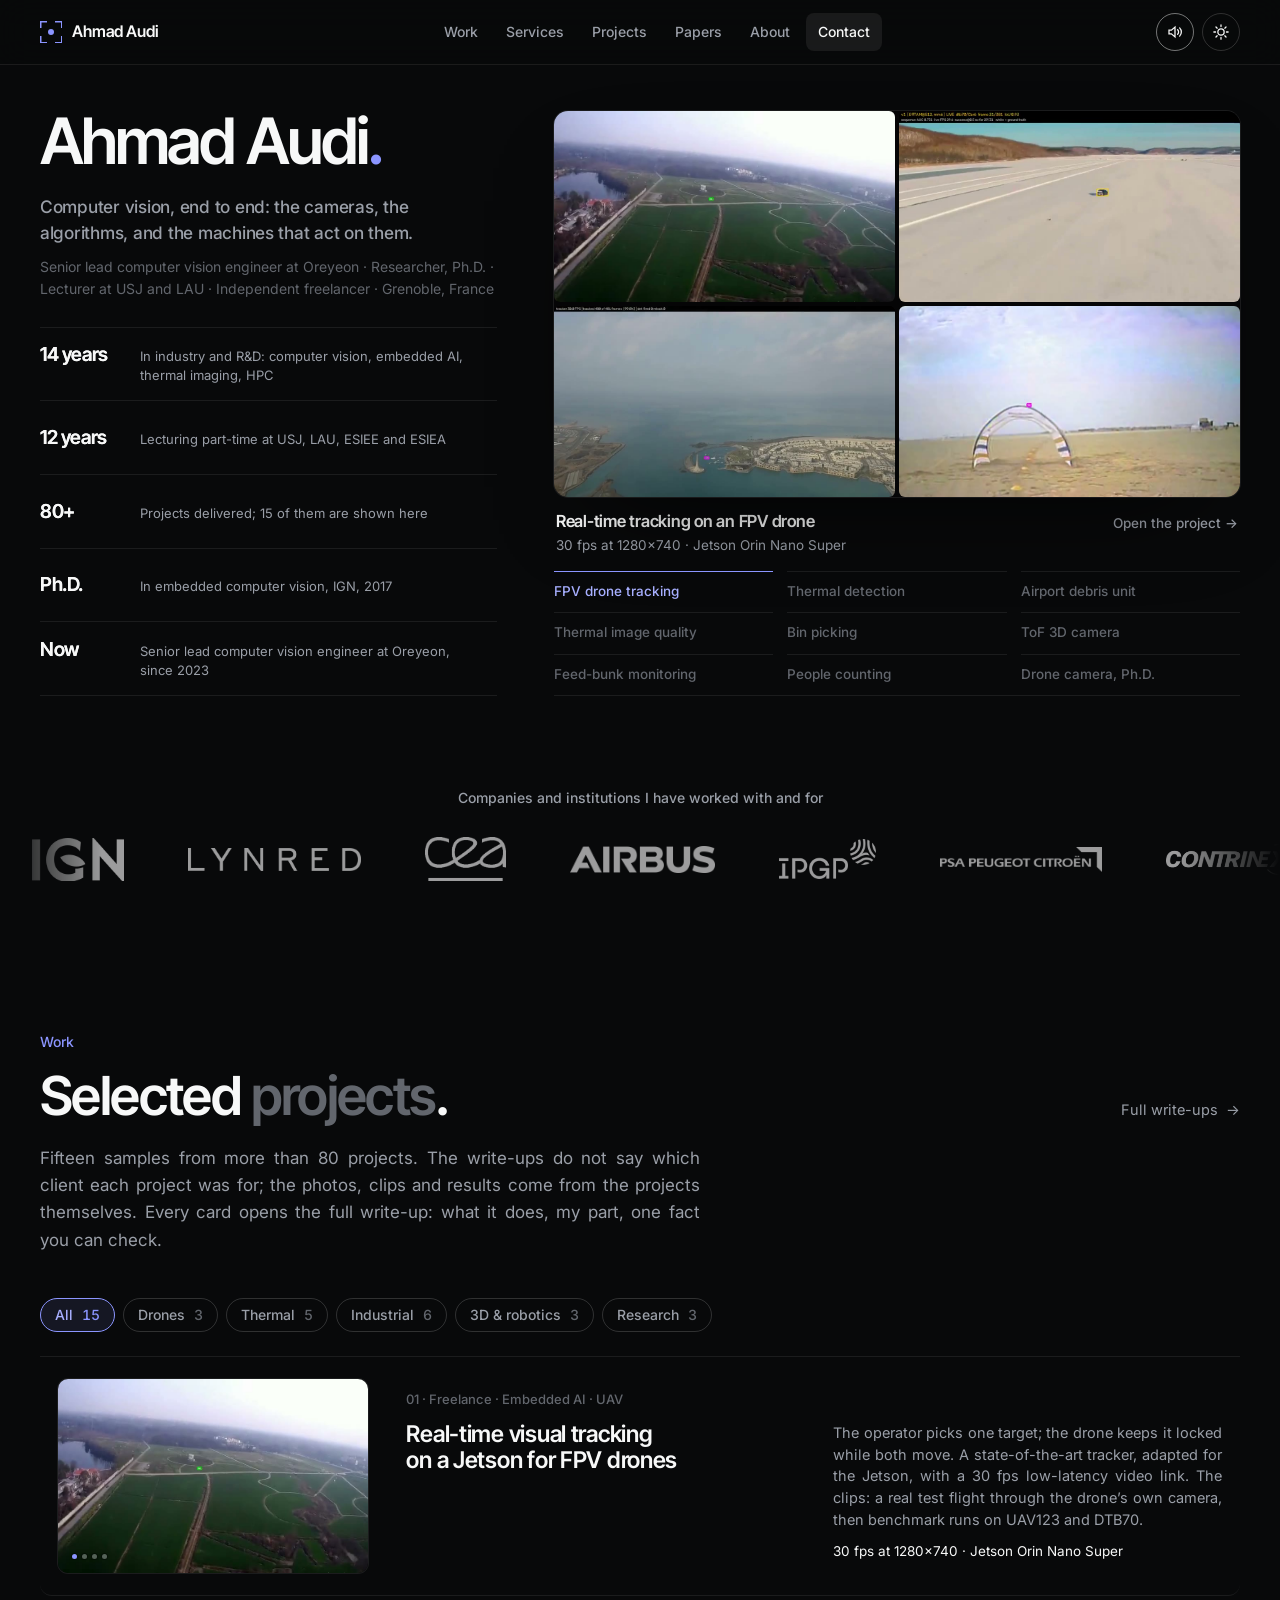
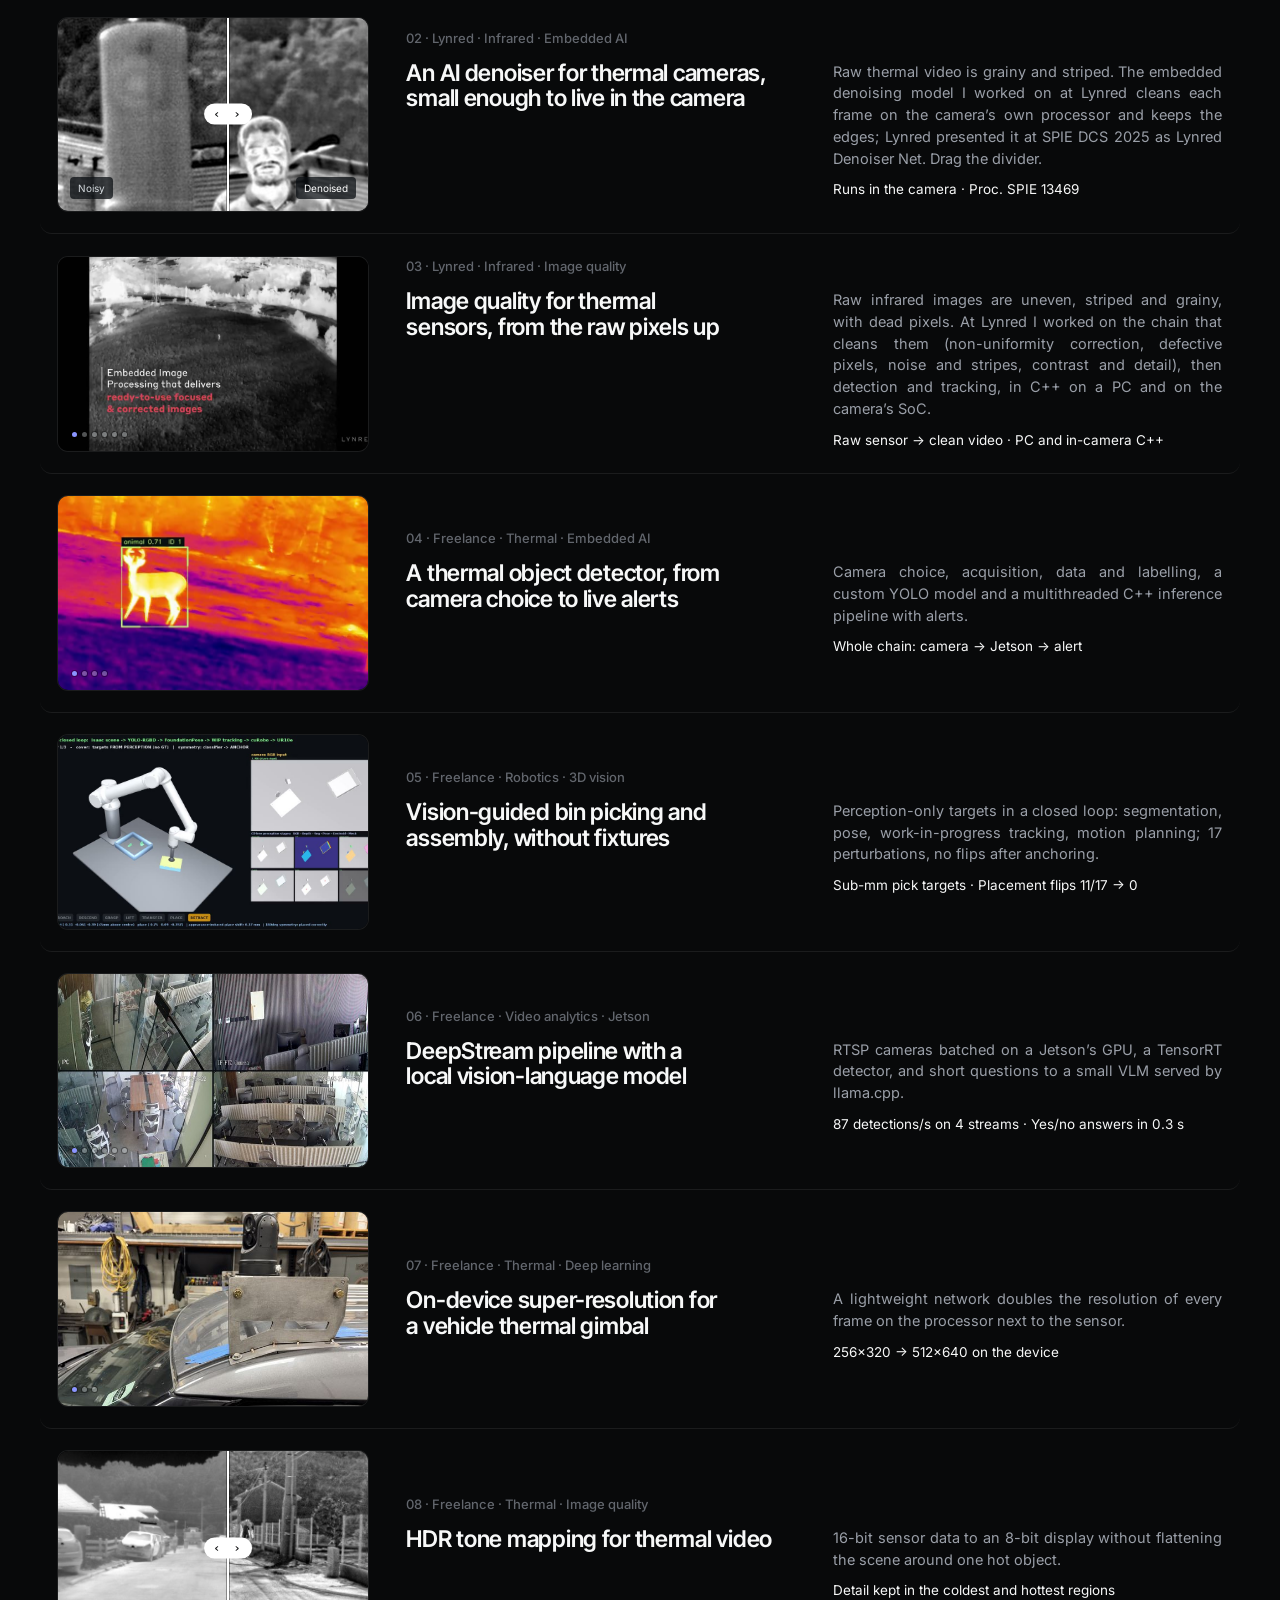
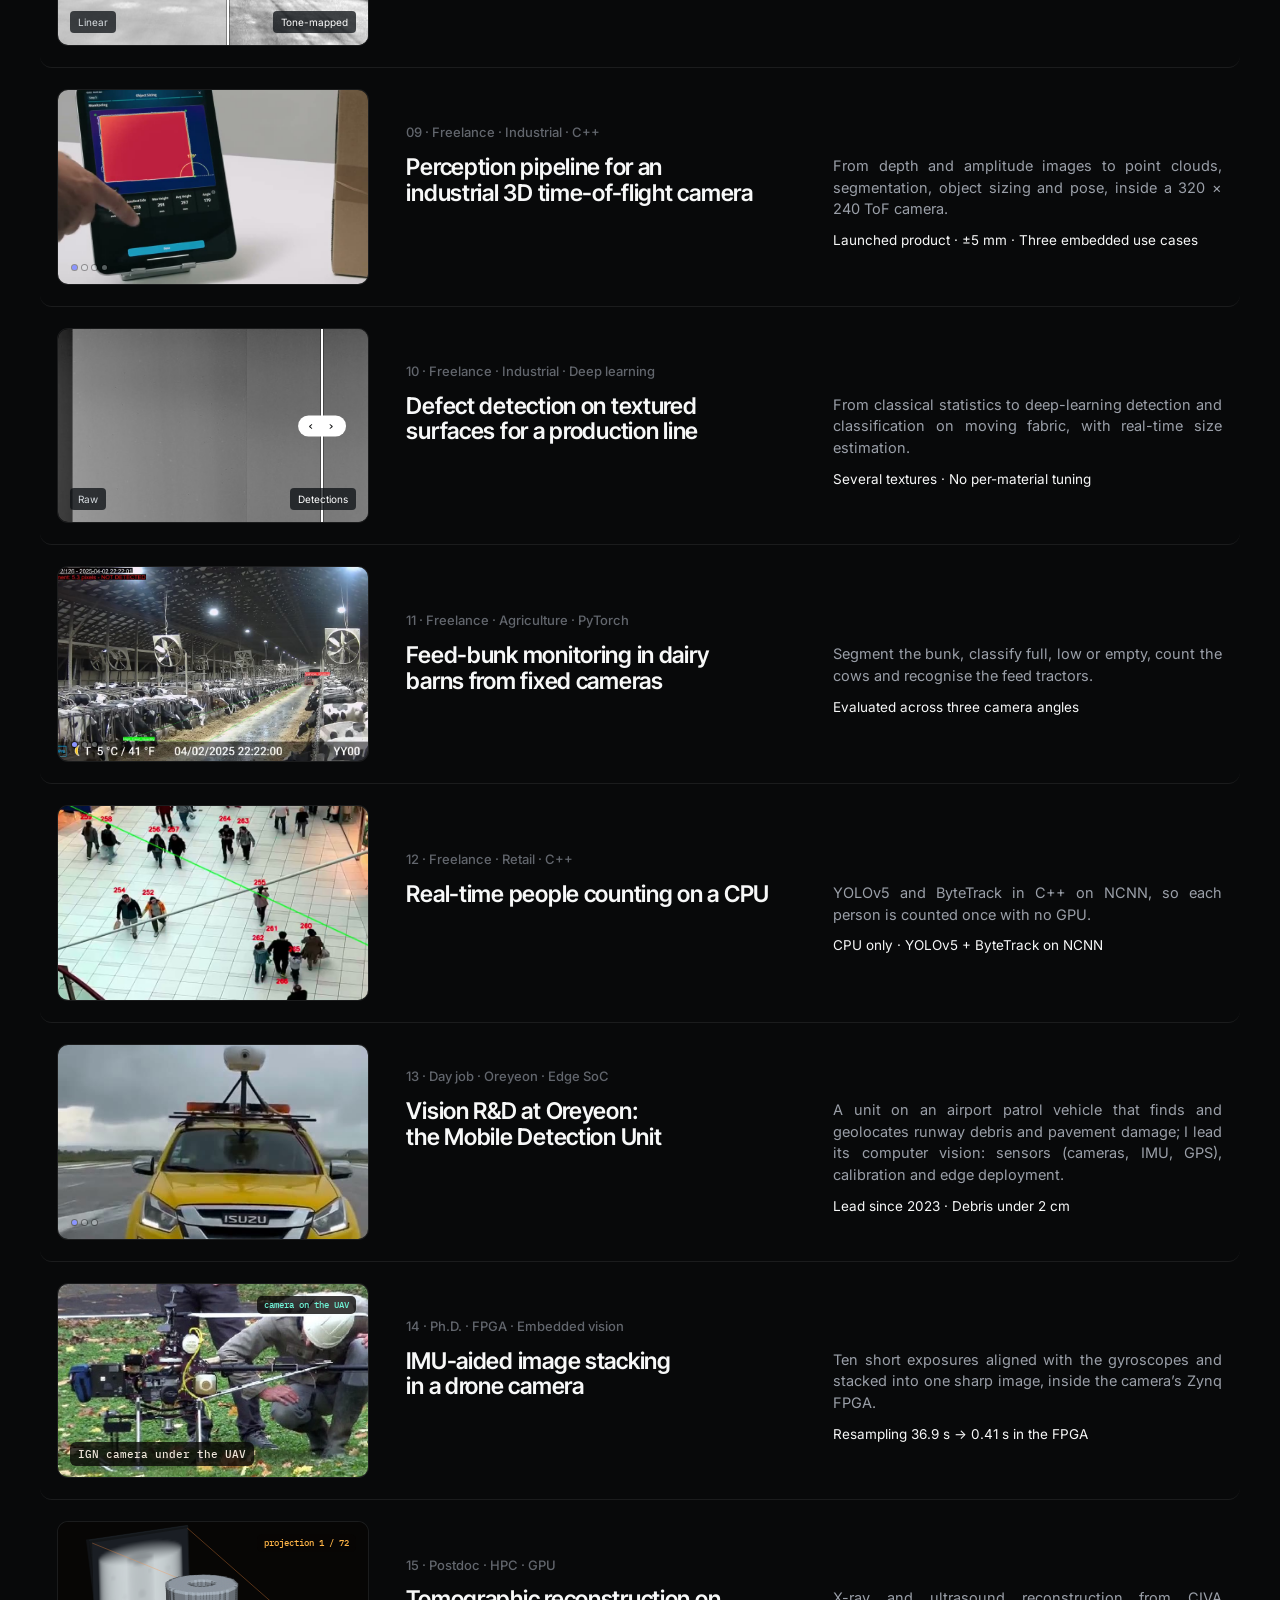
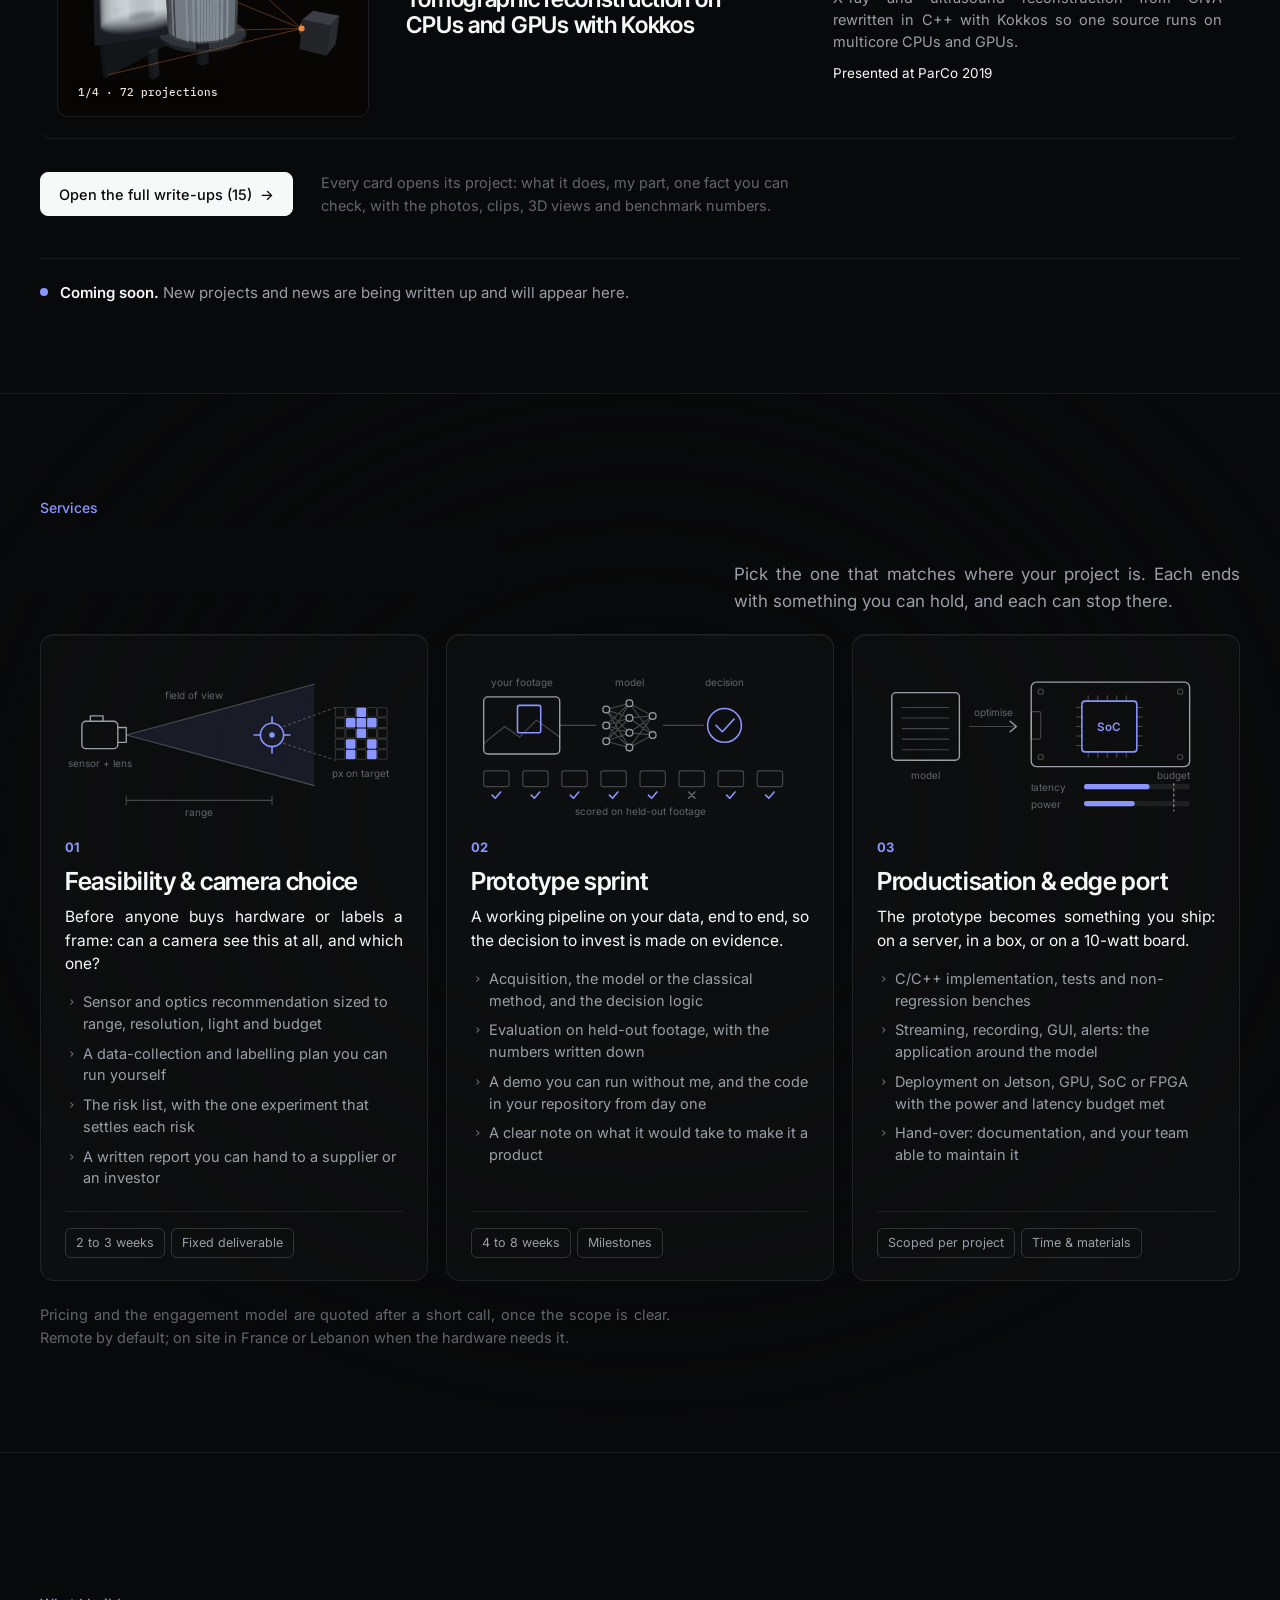
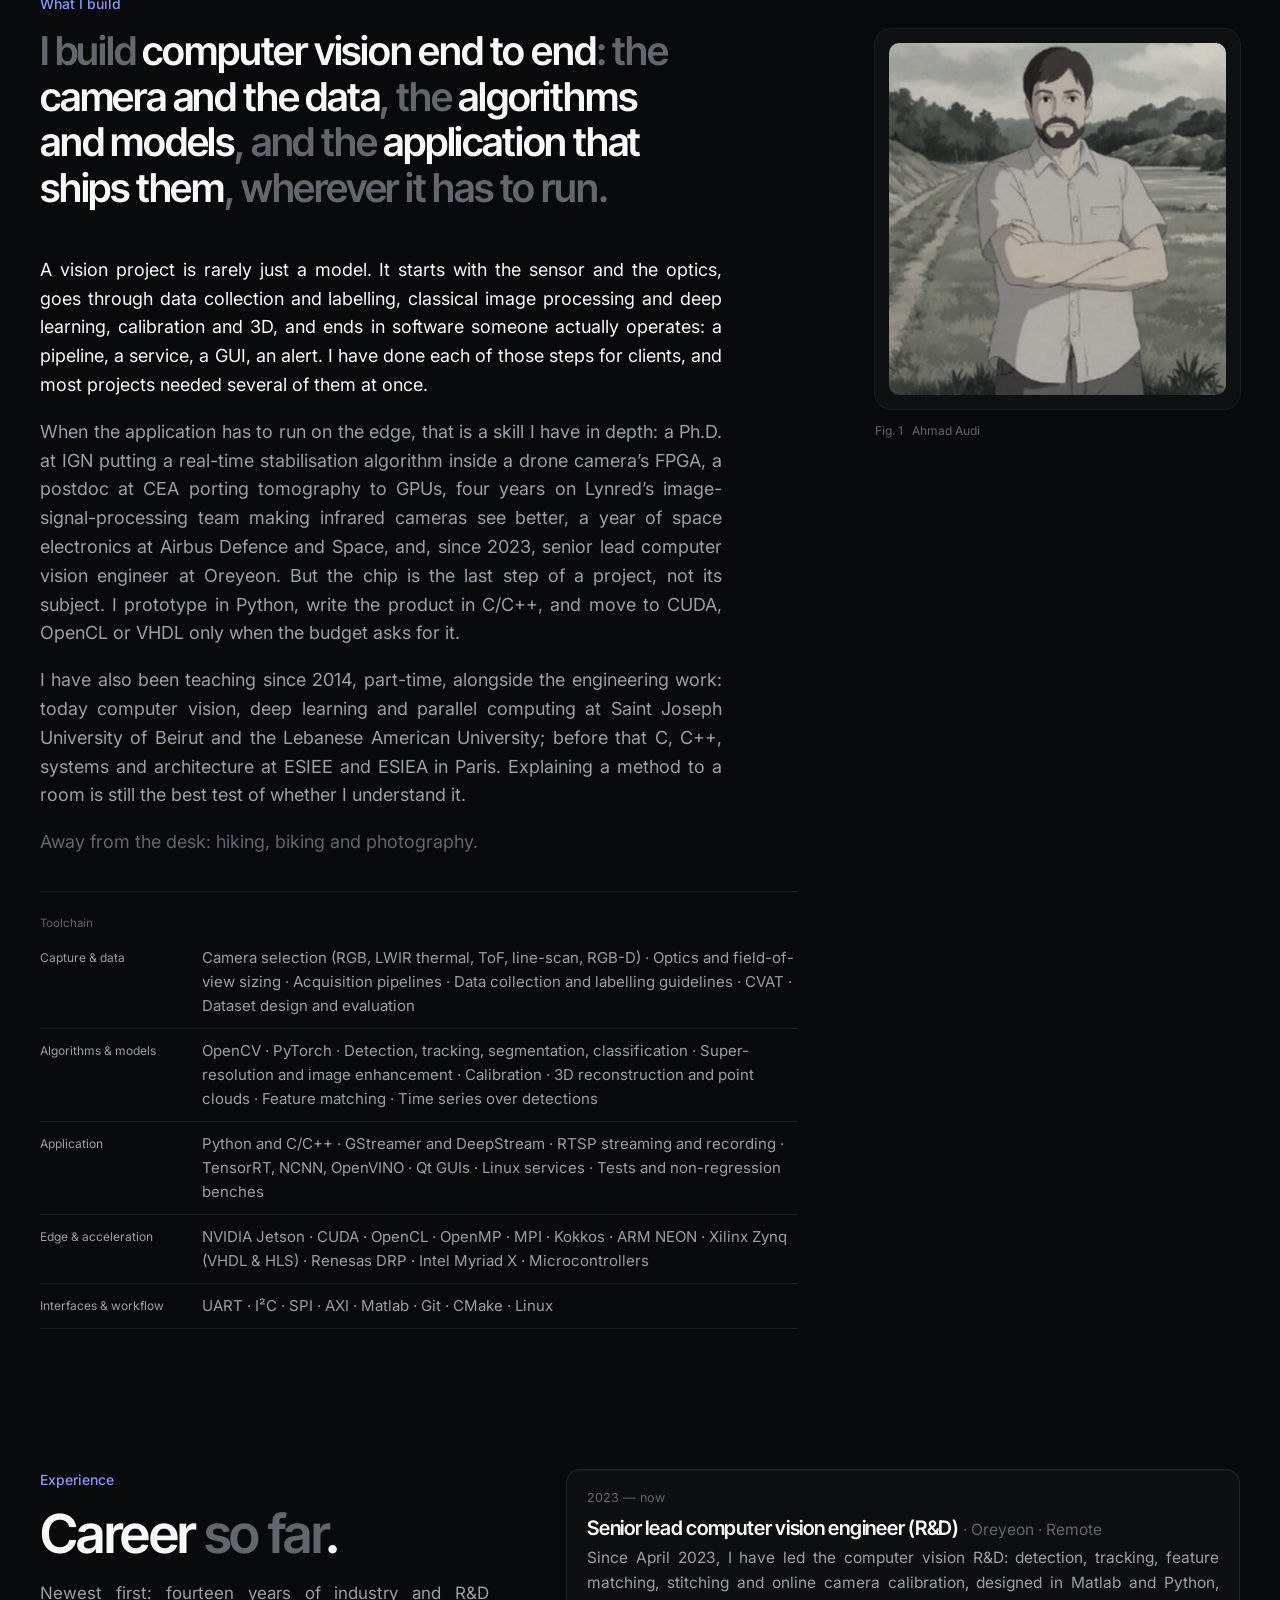
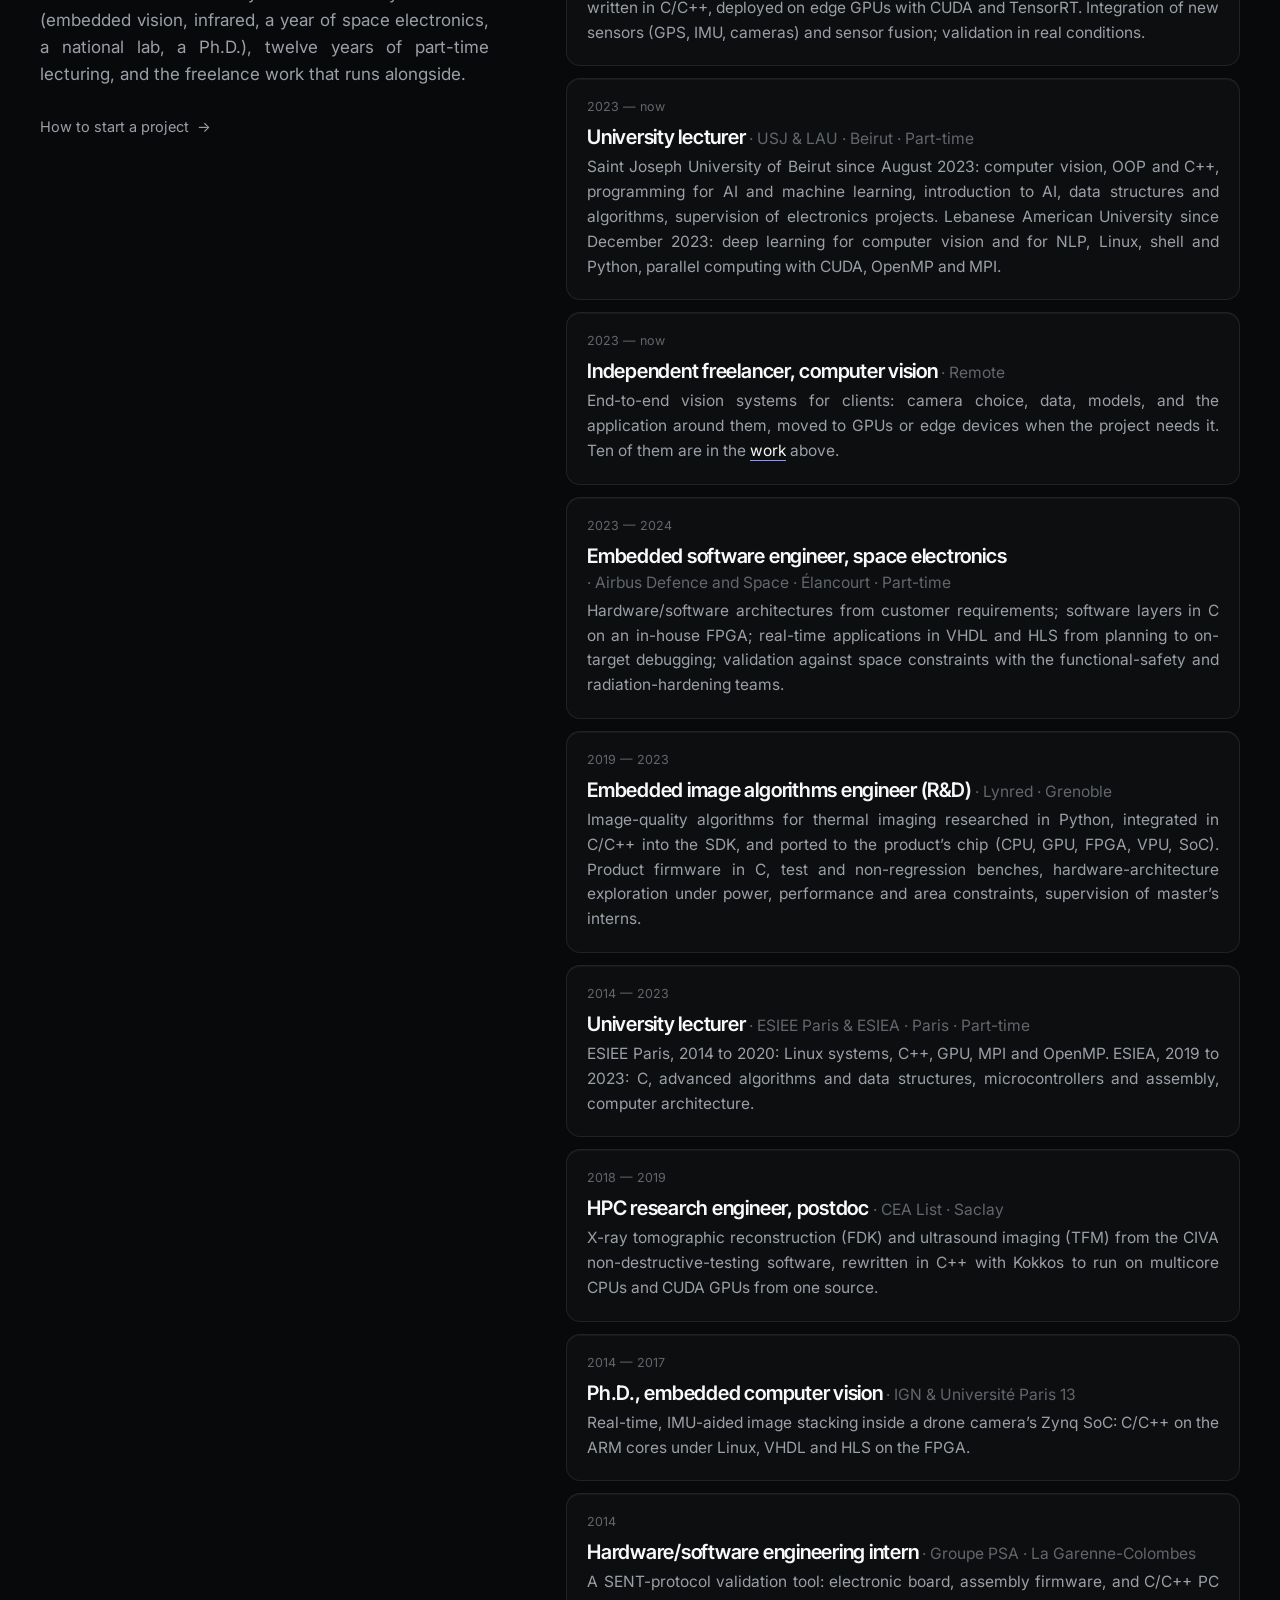
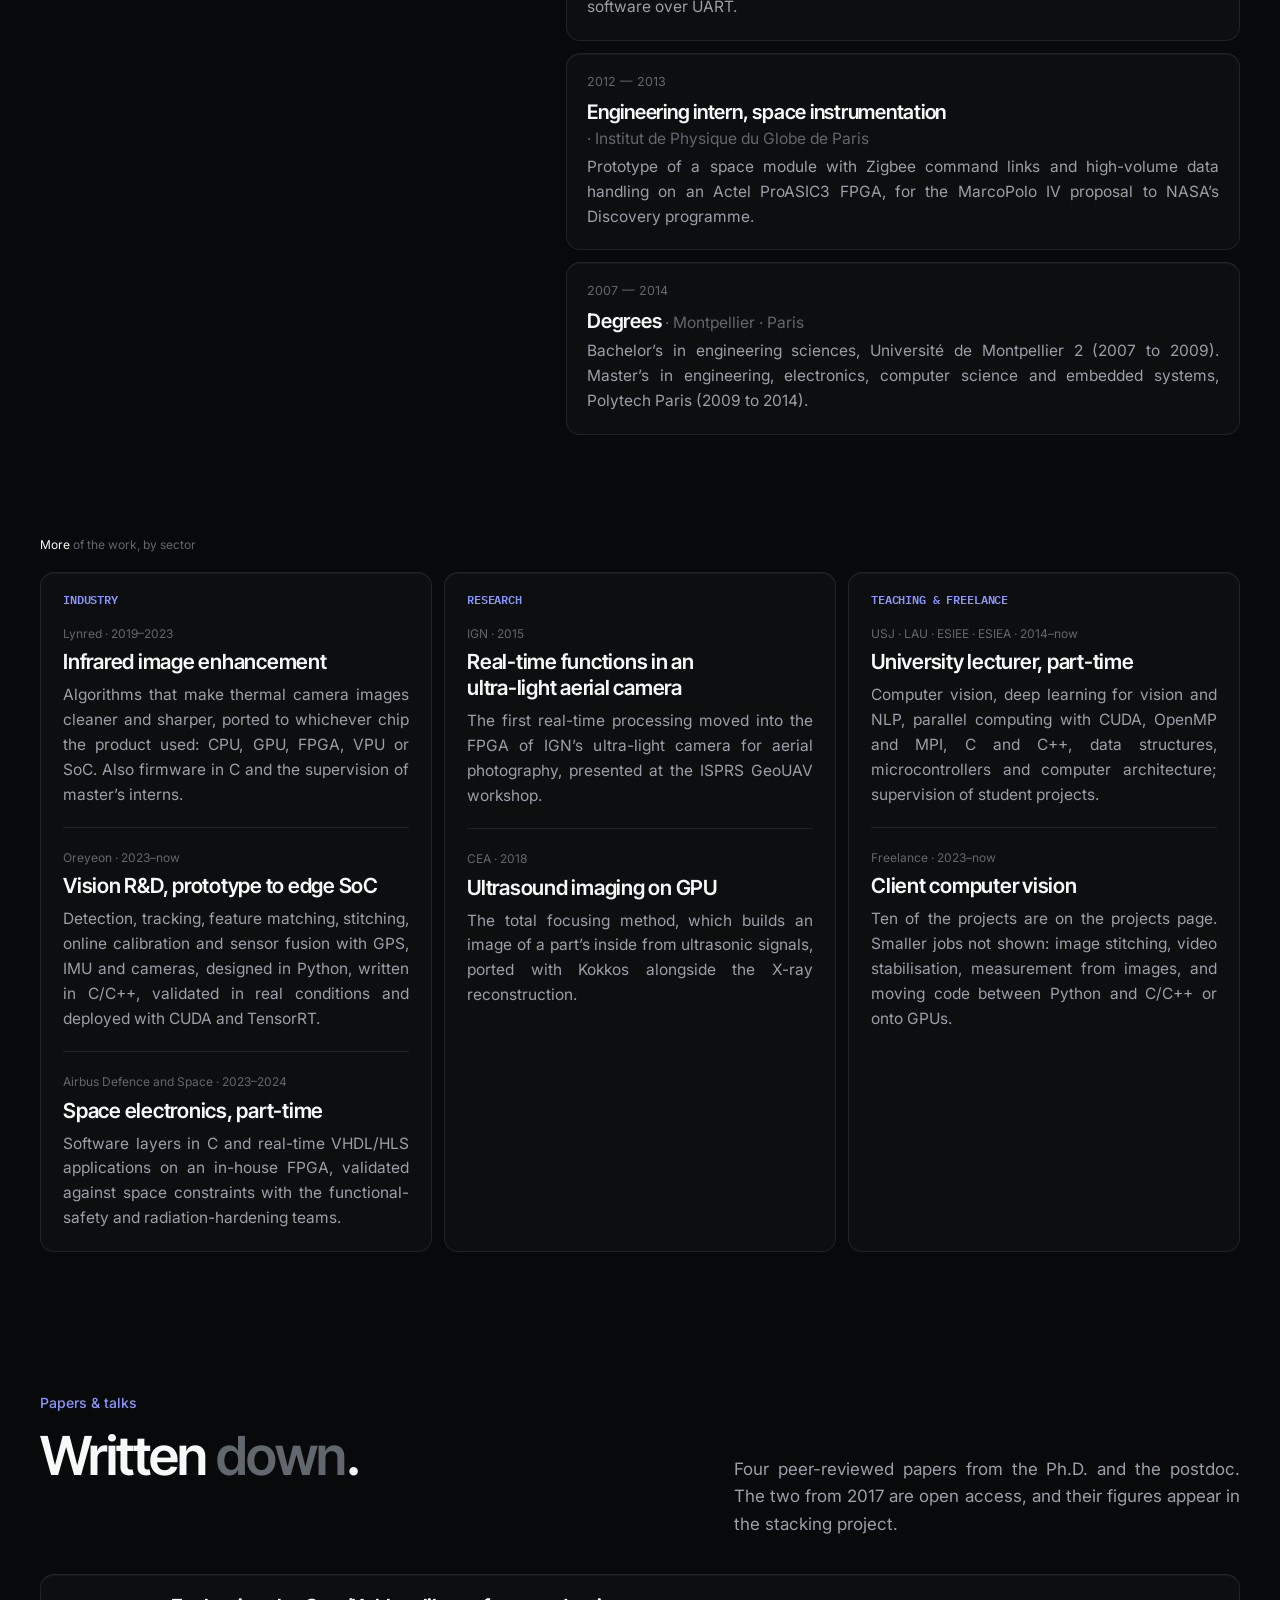
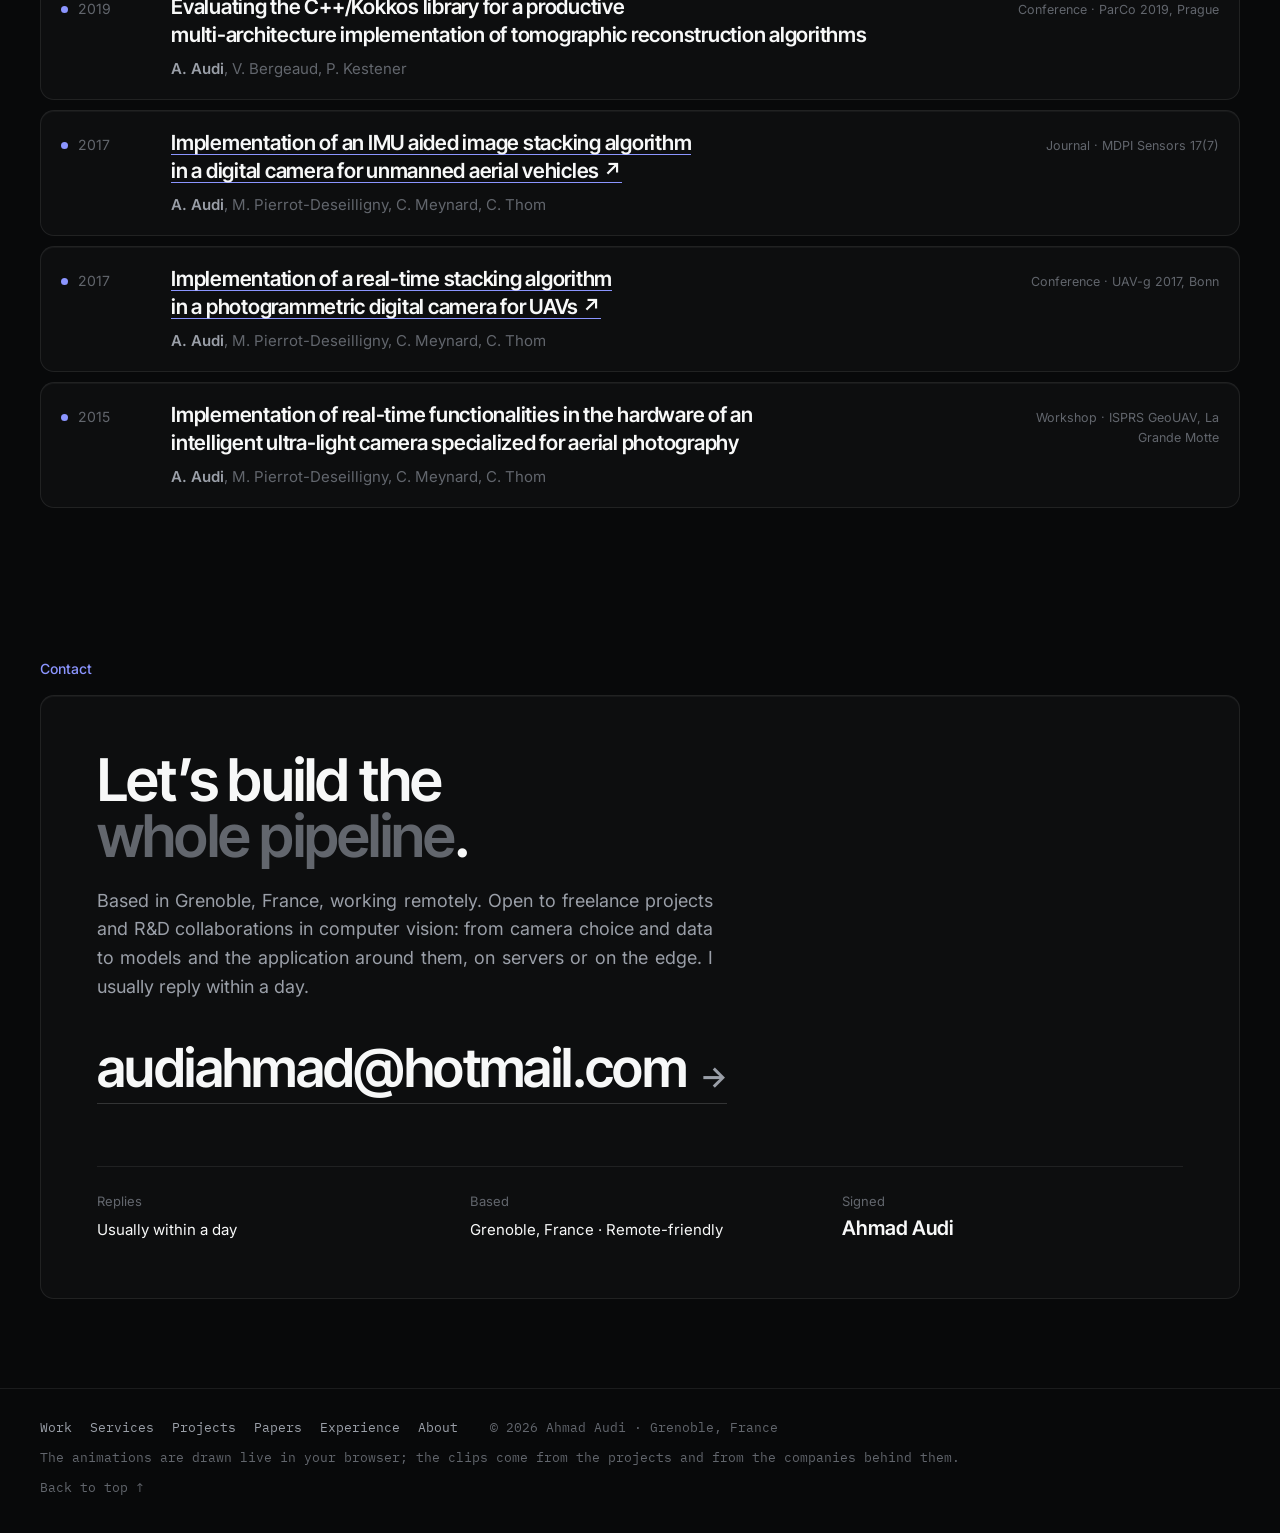
==== commit cf26410c: "Oreyeon: night, clear-day and airliner clips removed; hero shows the car at speed and the patrol car" ====
--- a/index.html
+++ b/index.html
@@ -23,8 +23,8 @@
   <link rel="preconnect" href="https://fonts.googleapis.com">
   <link rel="preconnect" href="https://fonts.gstatic.com" crossorigin>
   <link rel="stylesheet" href="https://fonts.googleapis.com/css2?family=Inter:wght@400..700&family=Inter+Tight:wght@500..700&family=IBM+Plex+Mono:wght@400;500;600&display=swap">
-  <link rel="stylesheet" href="styles.css?v=1794263886">
-  <link rel="stylesheet" href="styles-variants.css?v=1794263886">
+  <link rel="stylesheet" href="styles.css?v=1794264539">
+  <link rel="stylesheet" href="styles-variants.css?v=1794264539">
 
   <script>
     // Restore the visitor's light/dark choice before first paint, so there is no flash.
@@ -101,7 +101,7 @@
         <ol class="hw-grid" id="hwGrid">
             <li><button type="button" data-word="drones" data-media='[{"v": "assets/video/hero/fpv-flight.mp4", "s": "assets/img/projects/fpv-flight-poster.jpg", "l": "test flight"}, {"v": "assets/video/hero/fpv-dtb70-car6.mp4", "s": "assets/img/projects/fpv-dtb70-car6-poster.jpg", "l": "DTB70 benchmark, a car"}, {"v": "assets/video/hero/fpv-uav123-boat.mp4", "s": "assets/img/projects/fpv-uav123-boat-poster.jpg", "l": "UAV123 benchmark, a tiny boat"}, {"v": "assets/video/hero/fpv-uav123-uav.mp4", "s": "assets/img/projects/fpv-uav123-uav-poster.jpg", "l": "UAV123 benchmark, a drone"}]' data-ar="2.025" data-short="FPV drone tracking" data-href="projects.html#p2" data-result="30 fps at 1280×740 · Jetson Orin Nano Super" data-cam="UAV · RGB · 30 fps" data-title="Real-time tracking on an FPV drone" data-video="assets/video/hero/fpv-flight.mp4" data-still="assets/img/projects/fpv-flight-poster.jpg" data-mk="#ffd23f" aria-label="Show: Real-time tracking on an FPV drone"><img src="assets/img/projects/fpv-flight-thumb.jpg" alt="" loading="lazy"><span>UAV</span></button></li>
             <li><button type="button" data-word="wildlife at night" data-media='[{"v": "assets/video/hero/wg-buck.mp4", "s": "assets/img/projects/wg-buck-poster.jpg", "l": "a buck at dusk", "p": "50% 0%"}, {"v": "assets/video/hero/wg-doe.mp4", "s": "assets/img/projects/wg-doe-poster.jpg", "l": "two deer, two tracks", "p": "50% 0%"}, {"v": "assets/video/hero/wg-brush.mp4", "s": "assets/img/projects/wg-brush-poster.jpg", "l": "half hidden in tall grass", "p": "50% 0%"}, {"v": "assets/video/hero/wg-edge.mp4", "s": "assets/img/projects/wg-edge-poster.jpg", "l": "a buck at the brush edge", "p": "50% 0%"}]' data-pos="50% 0%" data-ar="1.25" data-short="Thermal detection" data-href="projects.html#p4" data-result="Whole chain: camera → Jetson → alert" data-cam="LWIR · 640×512 · YOLO + BoT-SORT" data-title="A thermal detector, camera to alert" data-video="assets/video/hero/wg-buck.mp4" data-still="assets/img/projects/wg-buck-poster.jpg" data-mk="#ff9ec4" aria-label="Show: A thermal detector, camera to alert"><img src="assets/img/projects/wg-buck-thumb.jpg" alt="" loading="lazy"><span>LWIR</span></button></li>
-            <li><button type="button" data-word="airport runways" data-media='[{"v": "assets/video/hero/mdu-real-takeoff.mp4", "s": "assets/img/projects/mdu-real-takeoff-poster.jpg", "l": "an airliner takes off", "p": "50% 60%"}, {"v": "assets/video/hero/mdu-real-patrol.mp4", "s": "assets/img/projects/mdu-real-patrol-poster.jpg", "l": "patrol in the rain", "p": "50% 75%"}]' data-ar="1.778" data-short="Airport debris unit" data-href="projects.html#p1" data-result="Lead since 2023 · Debris under 2 cm" data-cam="Cameras · IMU · GNSS · edge SoC" data-title="The Mobile Detection Unit at Oreyeon" data-video="assets/video/hero/mdu-real-patrol.mp4" data-still="assets/img/projects/mdu-real-patrol-poster.jpg" data-mk="#7ee0f5" aria-label="Show: The Mobile Detection Unit at Oreyeon"><img src="assets/img/projects/mdu-ride-enters-thumb.jpg" alt="" loading="lazy"><span>MDU</span></button></li>
+            <li><button type="button" data-word="airport runways" data-media='[{"v": "assets/video/hero/mdu-run-speed.mp4", "s": "assets/img/projects/mdu-run-speed-poster.jpg", "l": "at speed down the runway", "p": "50% 70%"}, {"v": "assets/video/hero/mdu-real-patrol.mp4", "s": "assets/img/projects/mdu-real-patrol-poster.jpg", "l": "patrol in the rain", "p": "50% 75%"}]' data-ar="1.778" data-short="Airport debris unit" data-href="projects.html#p1" data-result="Lead since 2023 · Debris under 2 cm" data-cam="Cameras · IMU · GNSS · edge SoC" data-title="The Mobile Detection Unit at Oreyeon" data-video="assets/video/hero/mdu-real-patrol.mp4" data-still="assets/img/projects/mdu-real-patrol-poster.jpg" data-mk="#7ee0f5" aria-label="Show: The Mobile Detection Unit at Oreyeon"><img src="assets/img/projects/mdu-ride-enters-thumb.jpg" alt="" loading="lazy"><span>MDU</span></button></li>
             <li><button type="button" data-word="thermal cameras" data-media='[{"v": "assets/video/hero/ati-detect.mp4", "s": "assets/img/projects/ati-person-poster.jpg", "l": "night, a person detected"}, {"v": "assets/video/hero/ati-track.mp4", "s": "assets/img/projects/ati-vehicle-poster.jpg", "l": "night, a vehicle tracked"}, {"v": "assets/video/hero/ati-corrected.mp4", "s": "assets/img/projects/ati-corrected-poster.jpg", "l": "corrected in the camera"}, {"v": "assets/video/hero/ati-shutterless.mp4", "s": "assets/img/projects/ati-shutterless-poster.jpg", "l": "shutterless, never freezes"}]' data-ar="1.778" data-short="Thermal image quality" data-href="projects.html#p15" data-result="Raw sensor → clean video · PC and in-camera C++" data-cam="LWIR · image processing in the camera" data-title="Image quality for thermal sensors, at Lynred" data-video="assets/video/hero/ati-detect.mp4" data-still="assets/img/projects/ati-person-poster.jpg" data-mk="#c3b5ff" aria-label="Show: Image quality for thermal sensors, at Lynred"><img src="assets/img/projects/ati-person-thumb.jpg" alt="" loading="lazy"><span>ISP</span></button></li>
             <li><button type="button" data-word="robot arms" data-ar="1.745" data-short="Bin picking" data-href="projects.html#p7" data-result="Sub-mm pick targets · Placement flips 11/17 → 0" data-cam="RGB-D · FoundationPose · cuRobo" data-title="Bin picking and assembly without fixtures" data-video="assets/video/hero/bin-sim-assembly.mp4" data-still="assets/img/projects/bin-sim-assembly-poster.jpg" data-mk="#b7f36b" aria-label="Show: Bin picking and assembly without fixtures"><img src="assets/img/projects/bin-sim-assembly-poster.jpg" alt="" loading="lazy"><span>RGB-D</span></button></li>
             <li><button type="button" data-word="3D cameras" data-media='[{"v": "assets/video/hero/tof-sizing.mp4", "s": "assets/img/projects/tof-sizing-poster.jpg", "l": "object sizing, live"}, {"v": "assets/video/hero/tof-underfill.mp4", "s": "assets/img/projects/tof-underfill-poster.jpg", "l": "a carton missing", "lp": "tl"}, {"v": "assets/video/hero/tof-overfill.mp4", "s": "assets/img/projects/tof-overfill-poster.jpg", "l": "a carton too many", "lp": "tl"}, {"v": "assets/video/hero/tof-racket.mp4", "s": "assets/img/projects/tof-racket-poster.jpg", "l": "distance zones", "lp": "tl"}]' data-ar="1.778" data-short="ToF 3D camera" data-href="projects.html#p8" data-result="Launched product · ±5 mm · Three embedded use cases" data-cam="ToF · 320×240 · C++" data-title="Perception inside a 3D time-of-flight camera" data-video="assets/video/hero/tof-sizing.mp4" data-still="assets/img/projects/tof-sizing-poster.jpg" data-mk="#c3b5ff" aria-label="Show: Perception inside a 3D time-of-flight camera"><img src="assets/img/projects/tof-sizing-large-thumb.jpg" alt="" loading="lazy"><span>ToF</span></button></li>
@@ -416,13 +416,10 @@
           </a>
           <a class="pcard reveal" href="projects.html#p1" data-tags="industrial">
             <div class="pcard-media" data-cls="MDU · cameras · IMU · GPS · edge SoC">
-              <div class="vrot" data-max="11000" role="img" aria-label="Clips from Oreyeon’s website: the patrol vehicle with the sensor pod driving on a wet runway, the car at speed down a runway, a drive down a runway centreline over cracks and a pothole, the pod in the rain as an airliner takes off, and runway passes by day and at night">
+              <div class="vrot" data-max="11000" role="img" aria-label="Clips from Oreyeon’s website: the patrol vehicle with the sensor pod driving on a wet runway, the car at speed down a runway, and a drive down a runway centreline over cracks and a pothole">
                 <video class="is-on" src="assets/video/mdu-real-patrol.mp4" poster="assets/img/projects/mdu-real-patrol-poster.jpg" muted playsinline preload="metadata" style="object-position: 50% 58%"></video>
                 <video data-src="assets/video/mdu-run-speed.mp4" poster="assets/img/projects/mdu-run-speed-poster.jpg" muted playsinline preload="none" style="object-position: 50% 52%"></video>
                 <video data-src="assets/video/mdu-pov-runway.mp4" poster="assets/img/projects/mdu-pov-runway-poster.jpg" muted playsinline preload="none"></video>
-                <video data-src="assets/video/mdu-real-takeoff.mp4" poster="assets/img/projects/mdu-real-takeoff-poster.jpg" muted playsinline preload="none" style="object-position: 50% 52%"></video>
-                <video data-src="assets/video/mdu-run-day.mp4" poster="assets/img/projects/mdu-run-day-poster.jpg" muted playsinline preload="none"></video>
-                <video data-src="assets/video/mdu-run-night.mp4" poster="assets/img/projects/mdu-run-night-poster.jpg" muted playsinline preload="none"></video>
               </div>
               <span class="row-corner tl" aria-hidden="true"></span><span class="row-corner tr" aria-hidden="true"></span><span class="row-corner bl" aria-hidden="true"></span><span class="row-corner br" aria-hidden="true"></span>
             </div>
@@ -809,17 +806,17 @@
     </div>
   </footer>
 
-  <script src="js/main.js?v=1794263886"></script>
-  <script src="js/titles.js?v=1794263886"></script>
-  <script src="js/ambient.js?v=1794263886"></script>
-  <script src="js/work.js?v=1794263886"></script>
-  <script src="js/sims.js?v=1794263886"></script>
-  <script src="js/previews.js?v=1794263886"></script>
-  <script src="js/hero3d.js?v=1794263886"></script>
-  <script src="js/herowall.js?v=1794263886"></script>
-  <script src="js/motifs.js?v=1794263886"></script>
-  <script src="js/compare.js?v=1794263886"></script>
-  <script src="js/rotate.js?v=1794263886"></script>
-  <script src="js/pfilter.js?v=1794263886"></script>
+  <script src="js/main.js?v=1794264539"></script>
+  <script src="js/titles.js?v=1794264539"></script>
+  <script src="js/ambient.js?v=1794264539"></script>
+  <script src="js/work.js?v=1794264539"></script>
+  <script src="js/sims.js?v=1794264539"></script>
+  <script src="js/previews.js?v=1794264539"></script>
+  <script src="js/hero3d.js?v=1794264539"></script>
+  <script src="js/herowall.js?v=1794264539"></script>
+  <script src="js/motifs.js?v=1794264539"></script>
+  <script src="js/compare.js?v=1794264539"></script>
+  <script src="js/rotate.js?v=1794264539"></script>
+  <script src="js/pfilter.js?v=1794264539"></script>
 </body>
 </html>
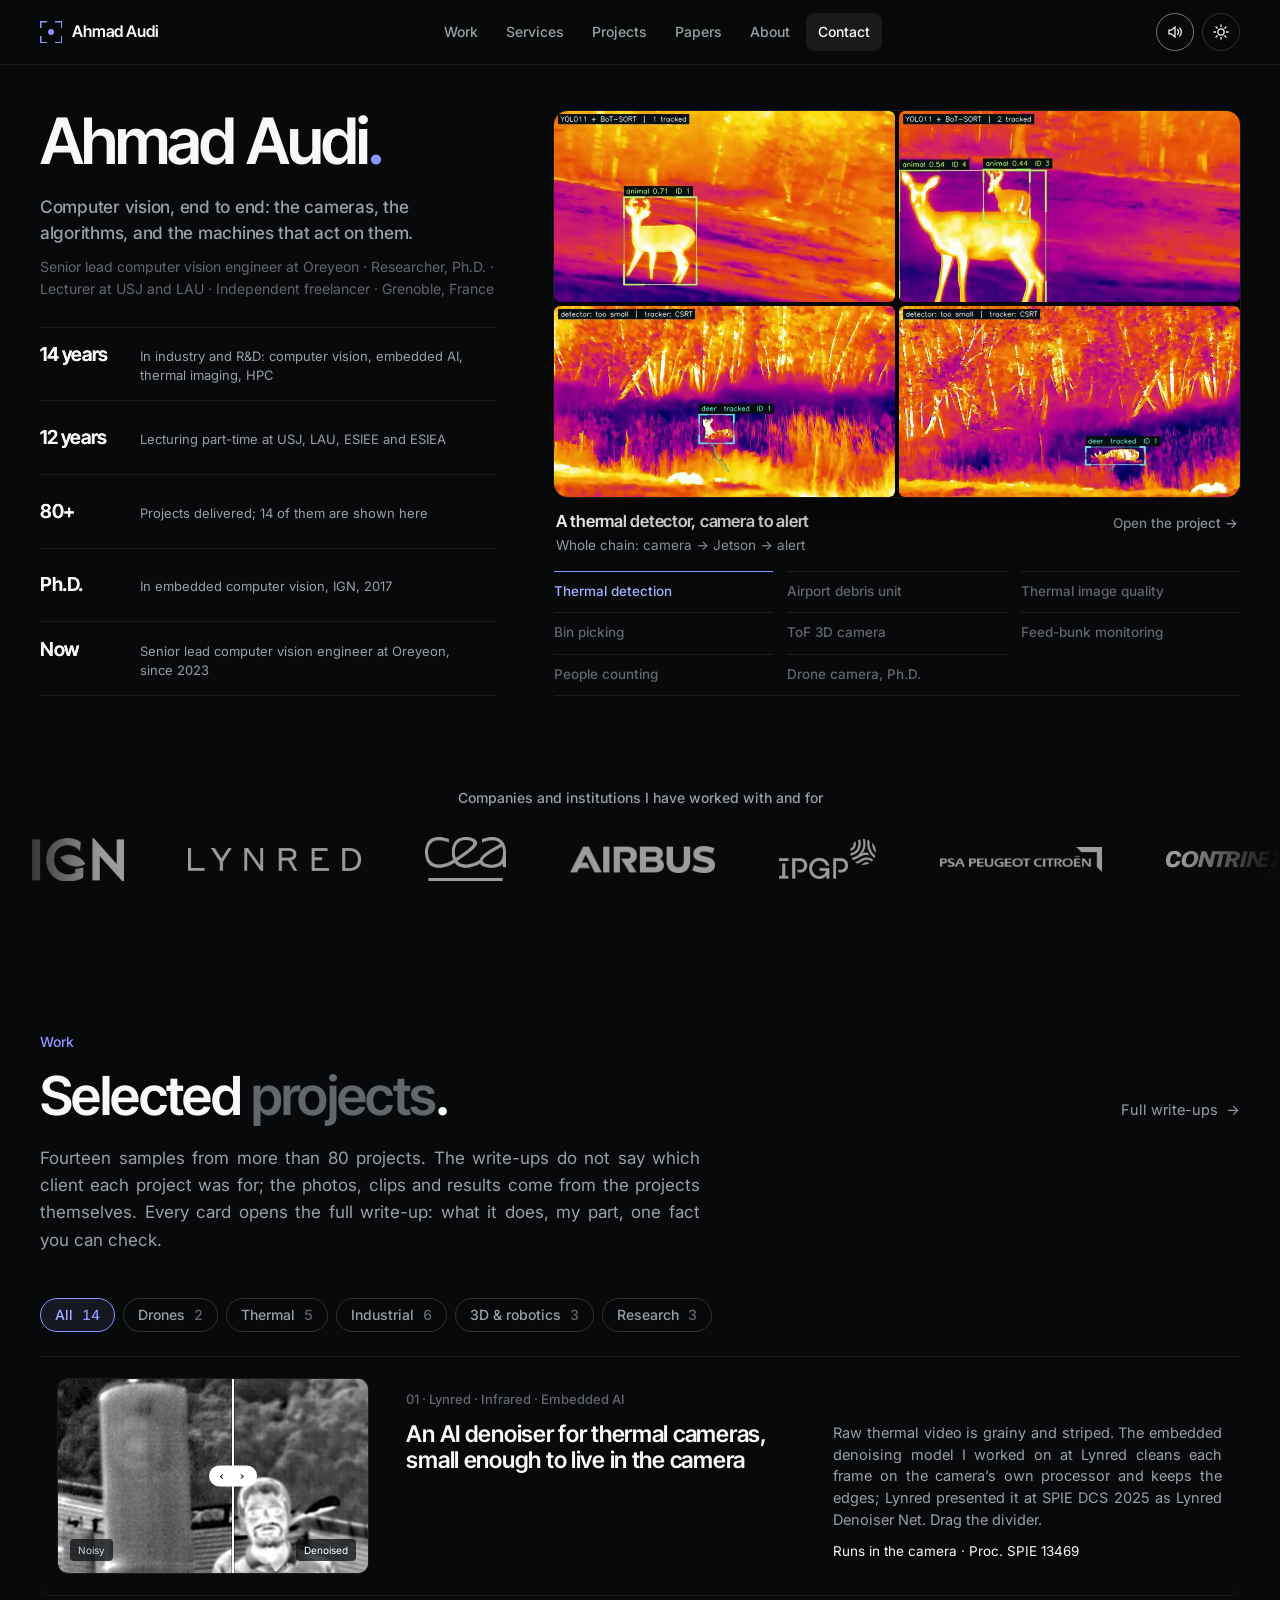
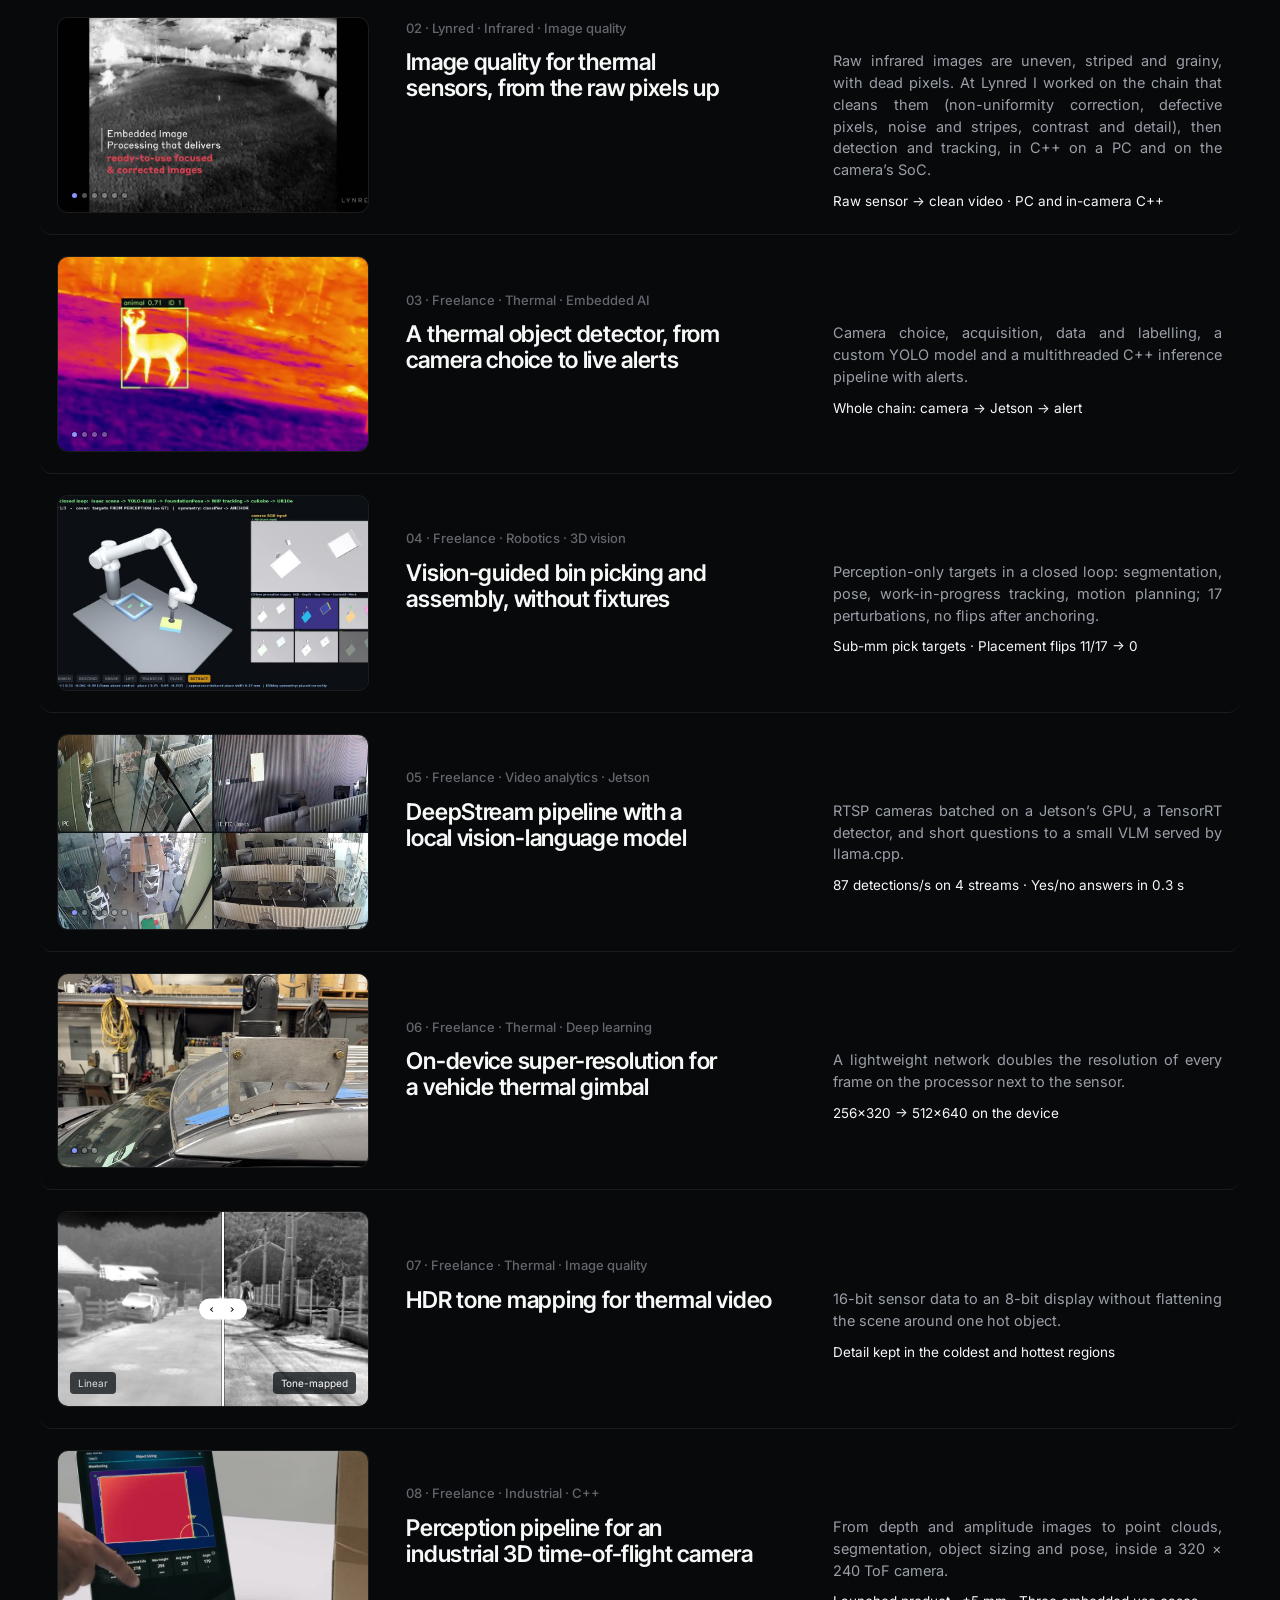
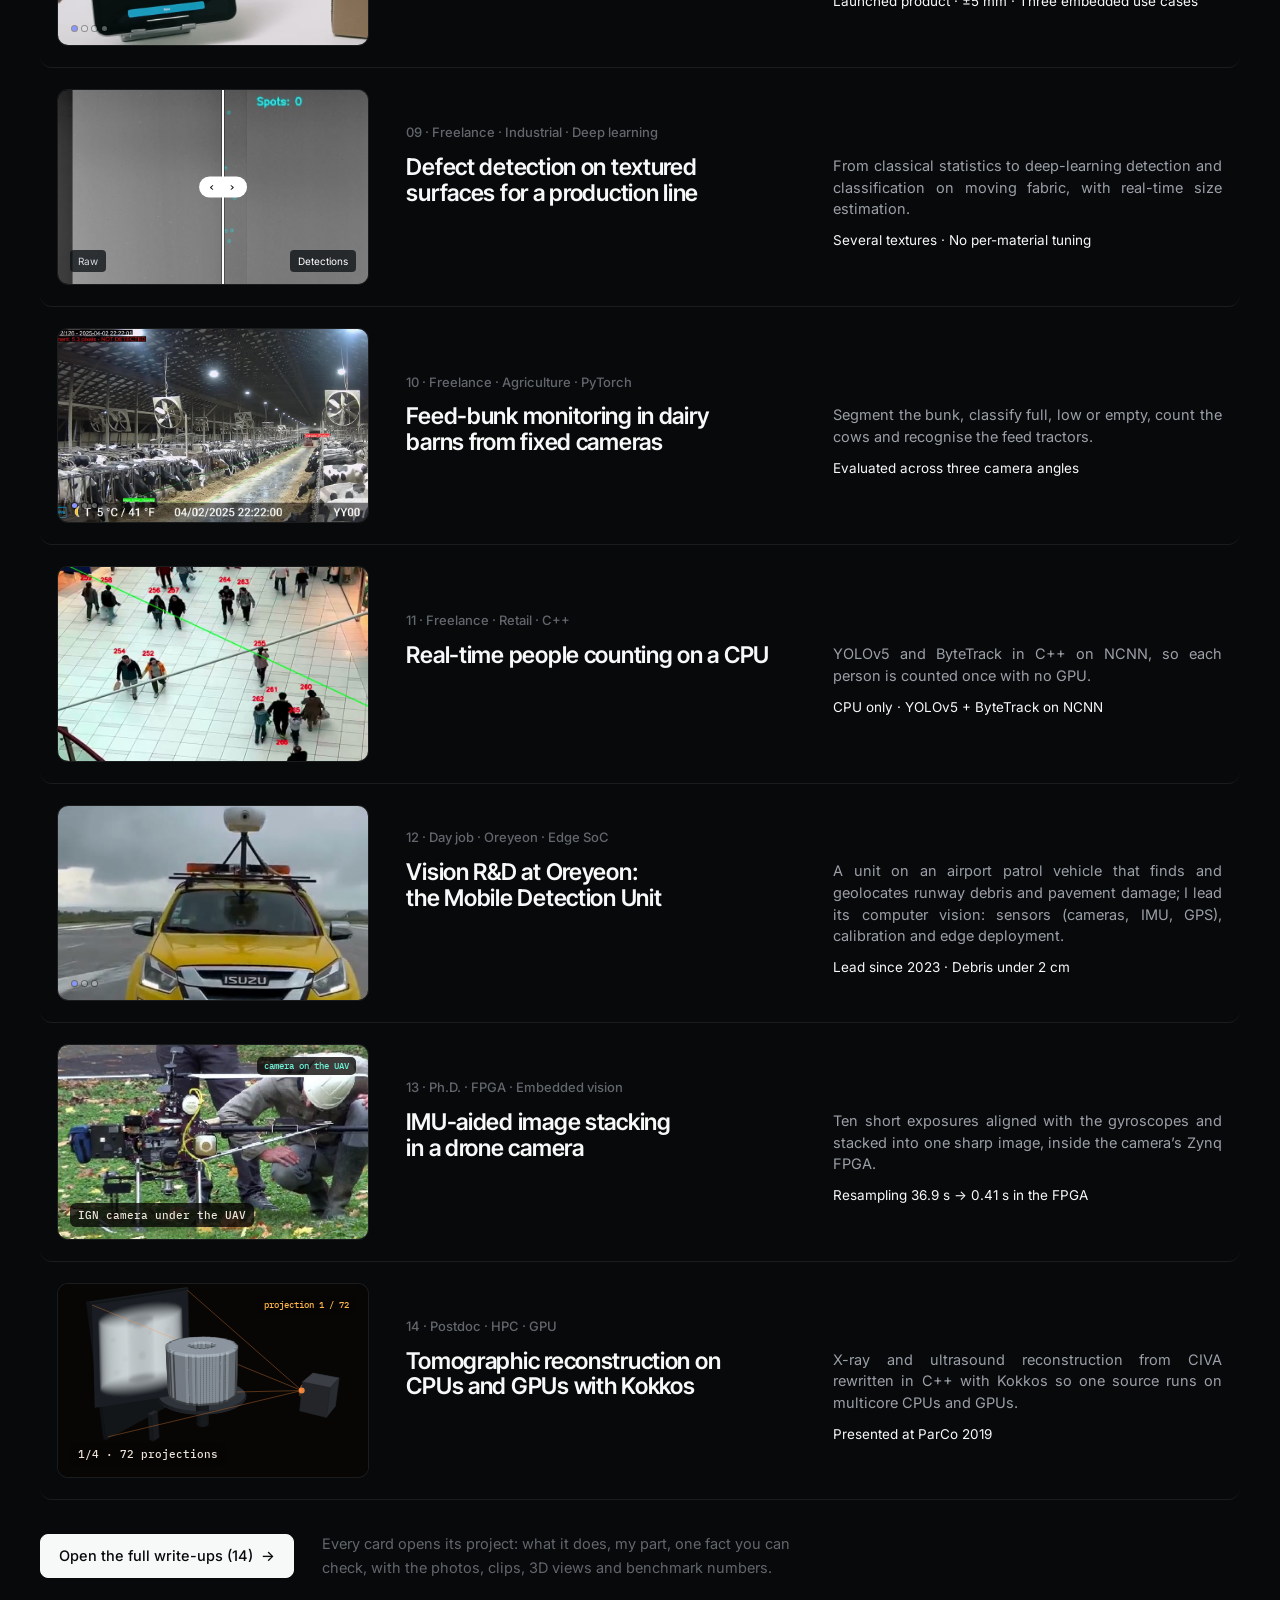
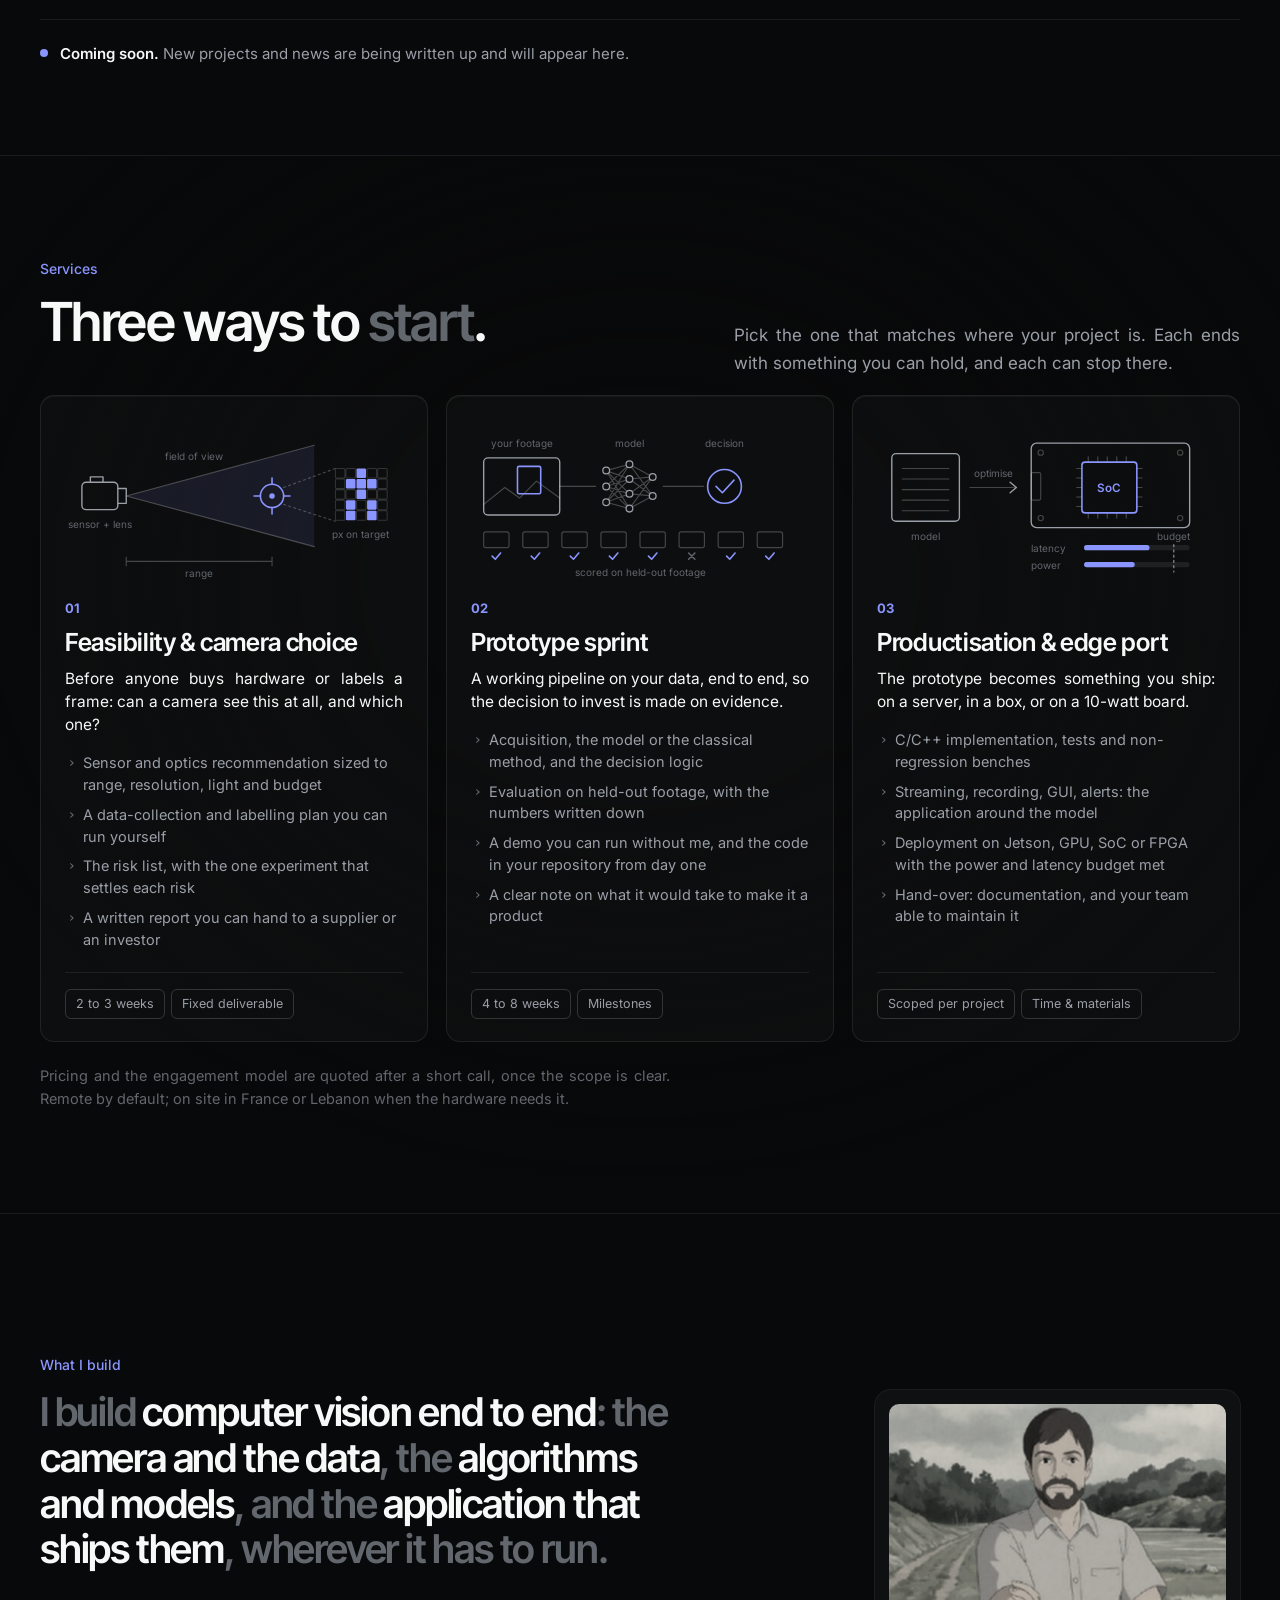
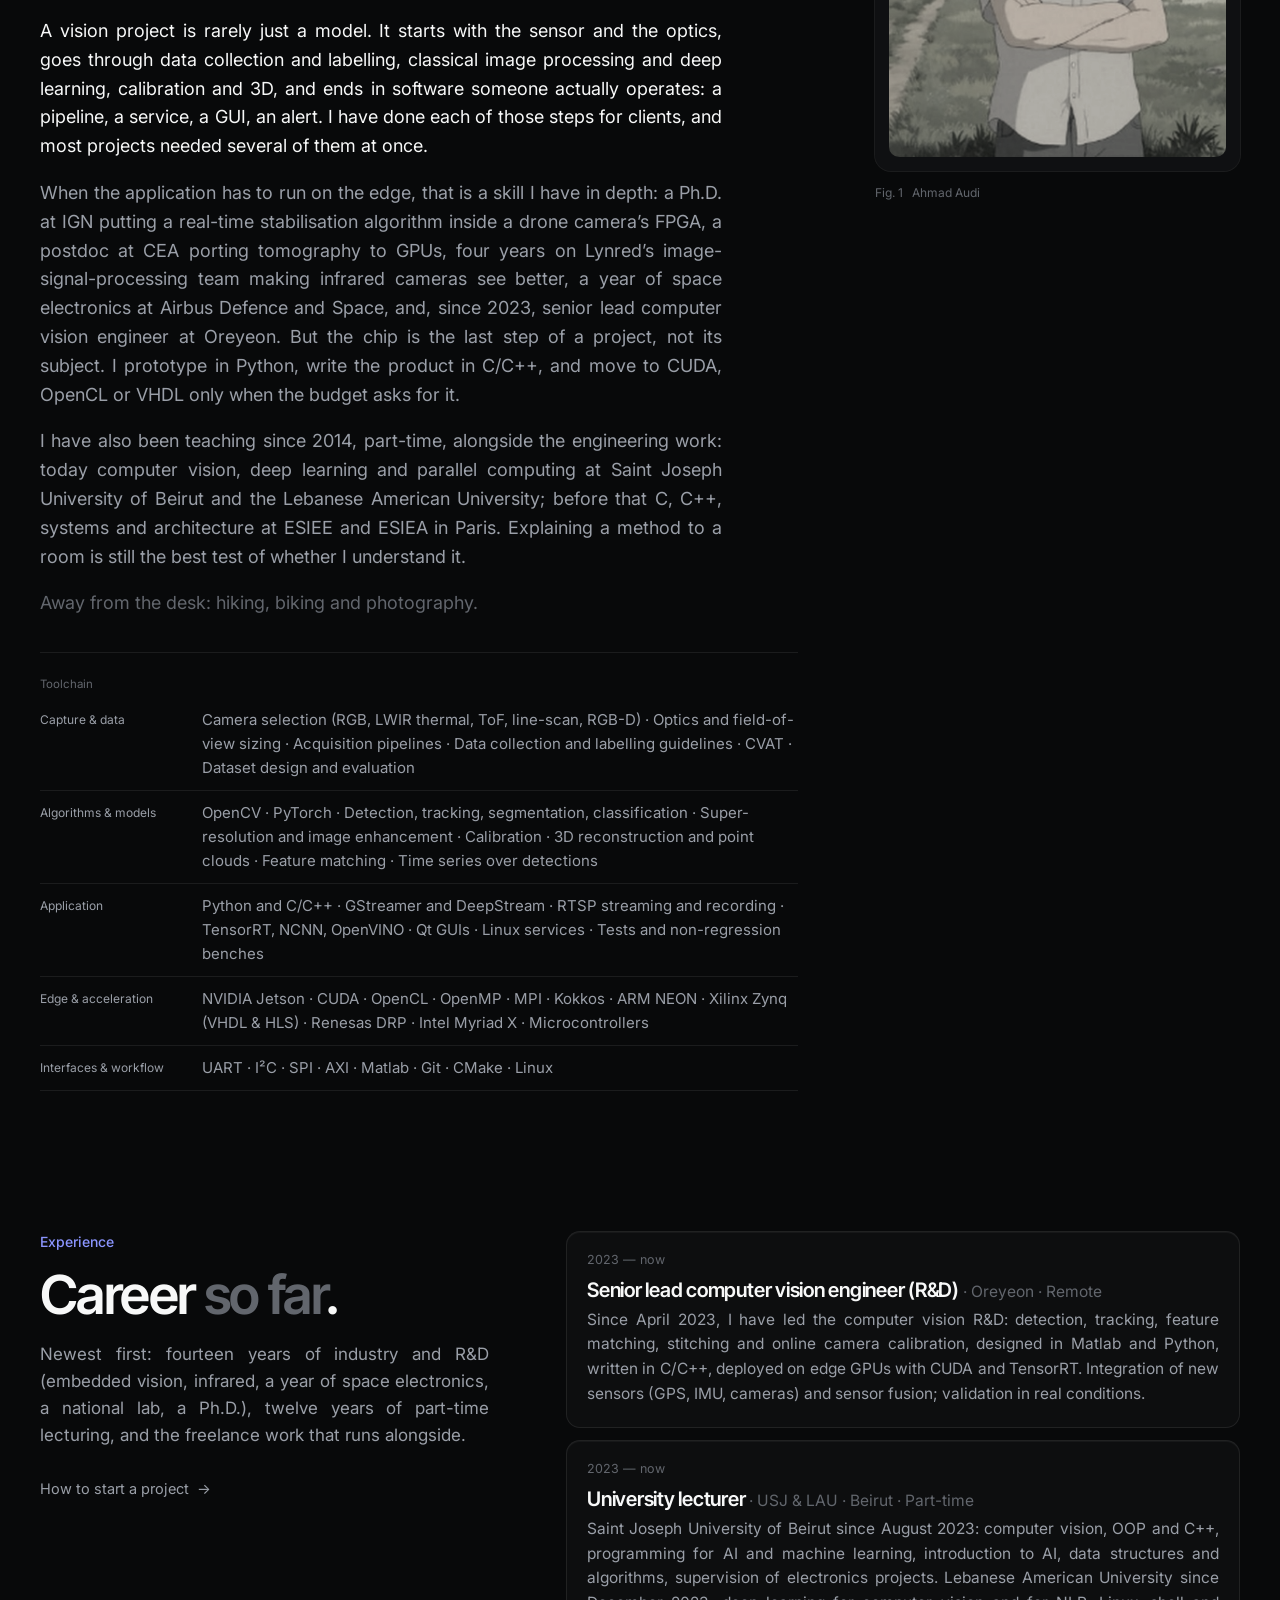
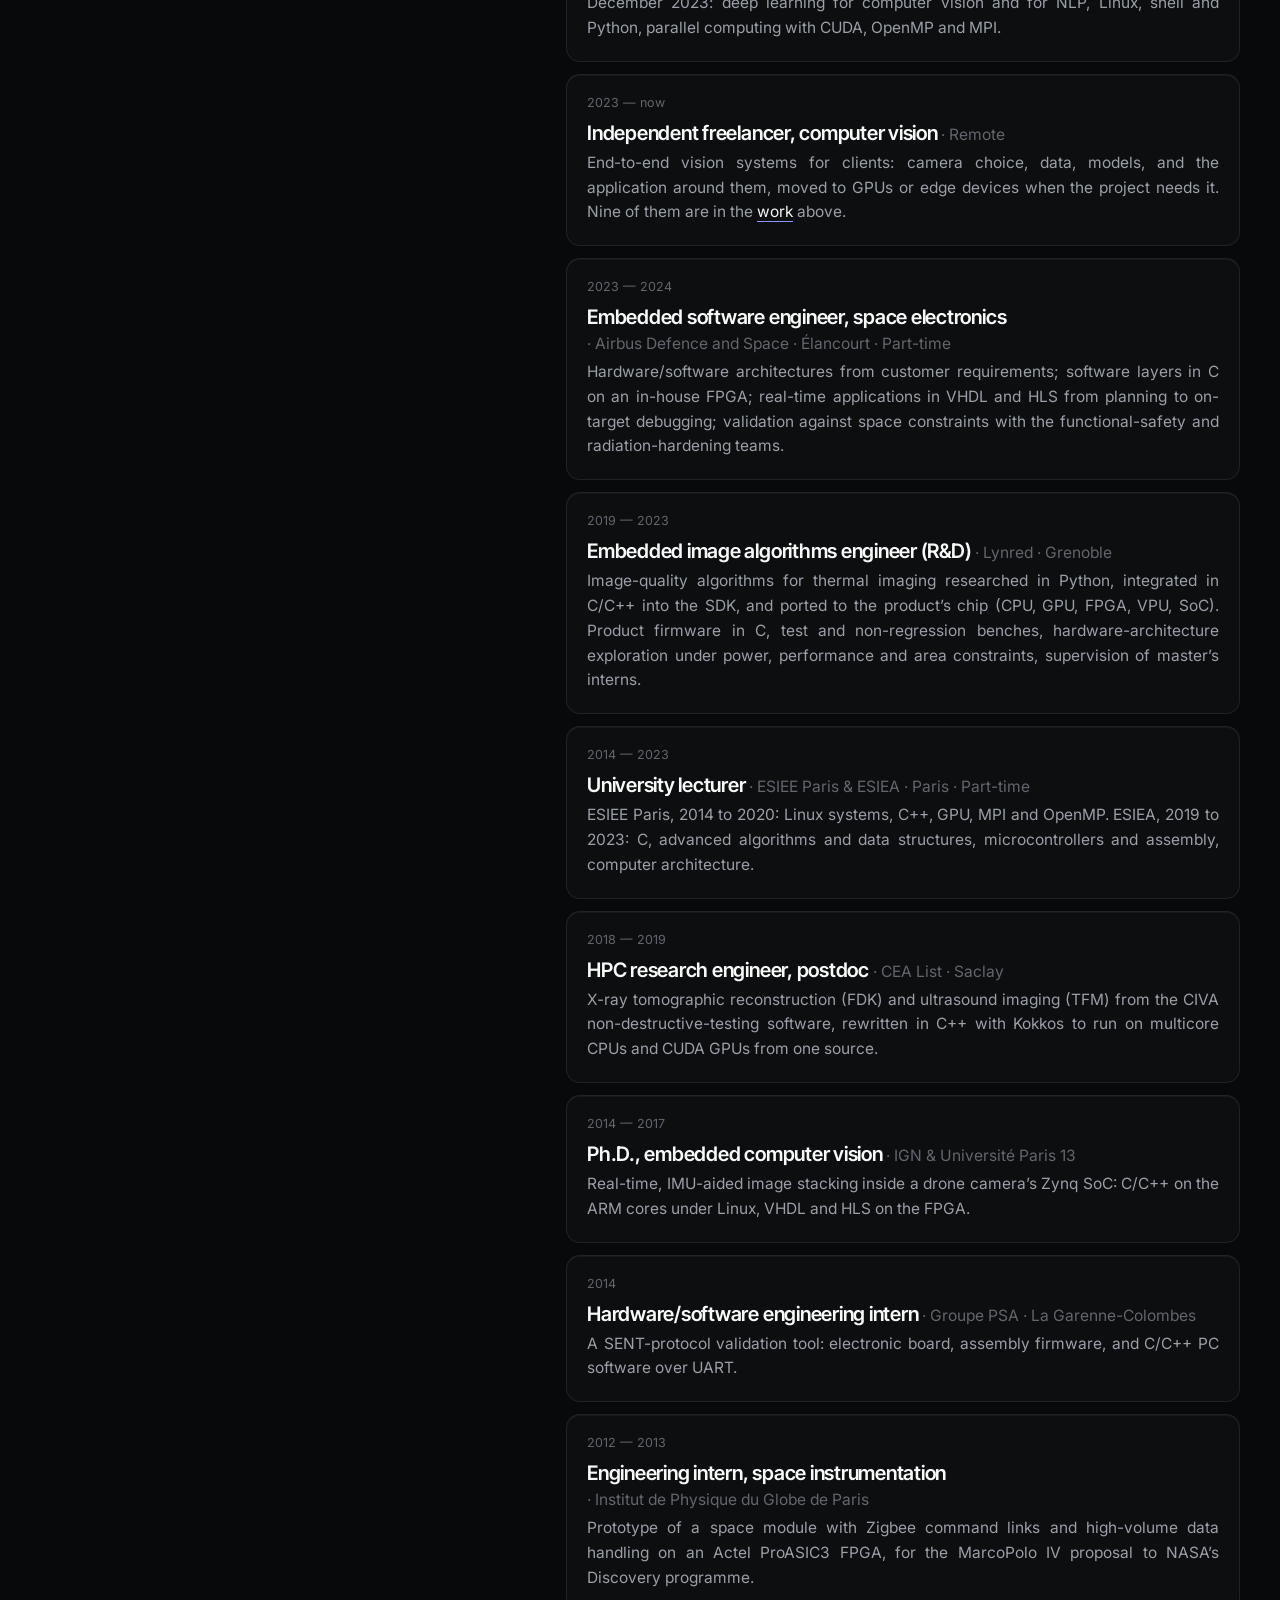
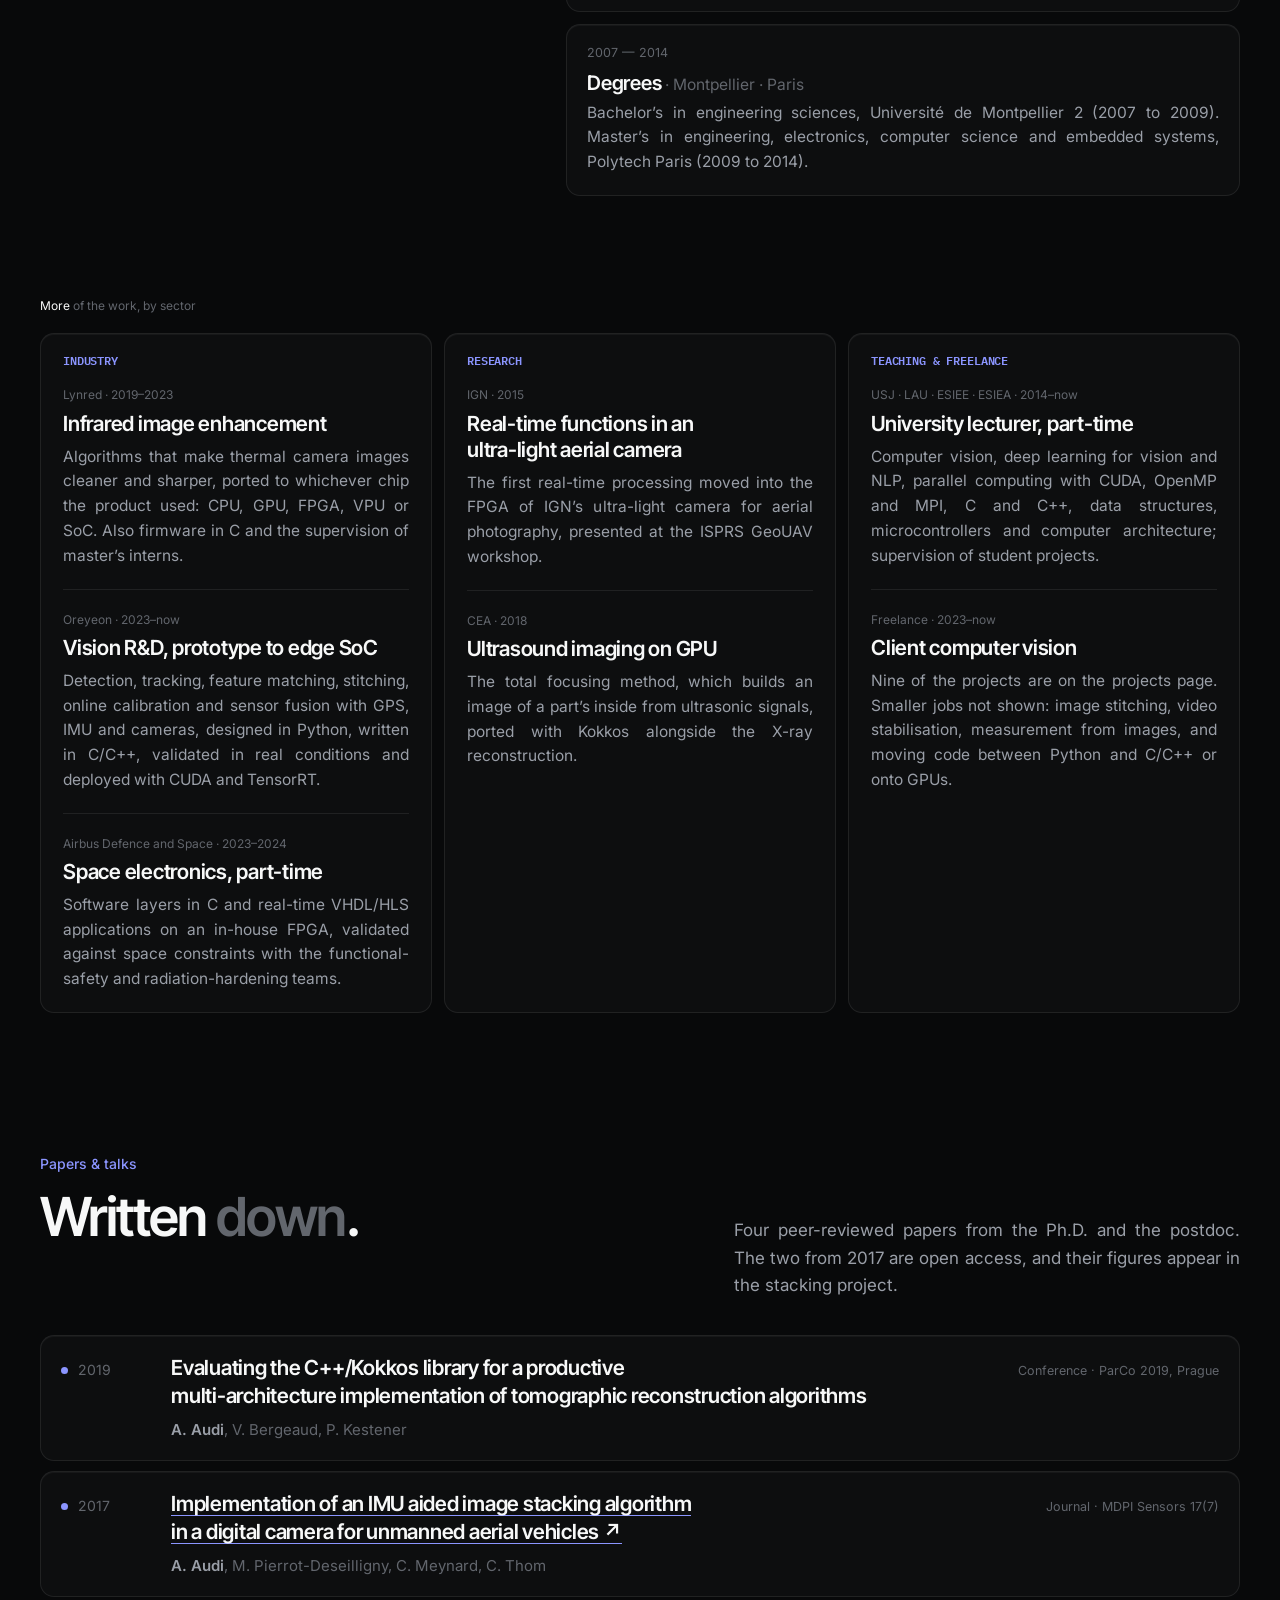
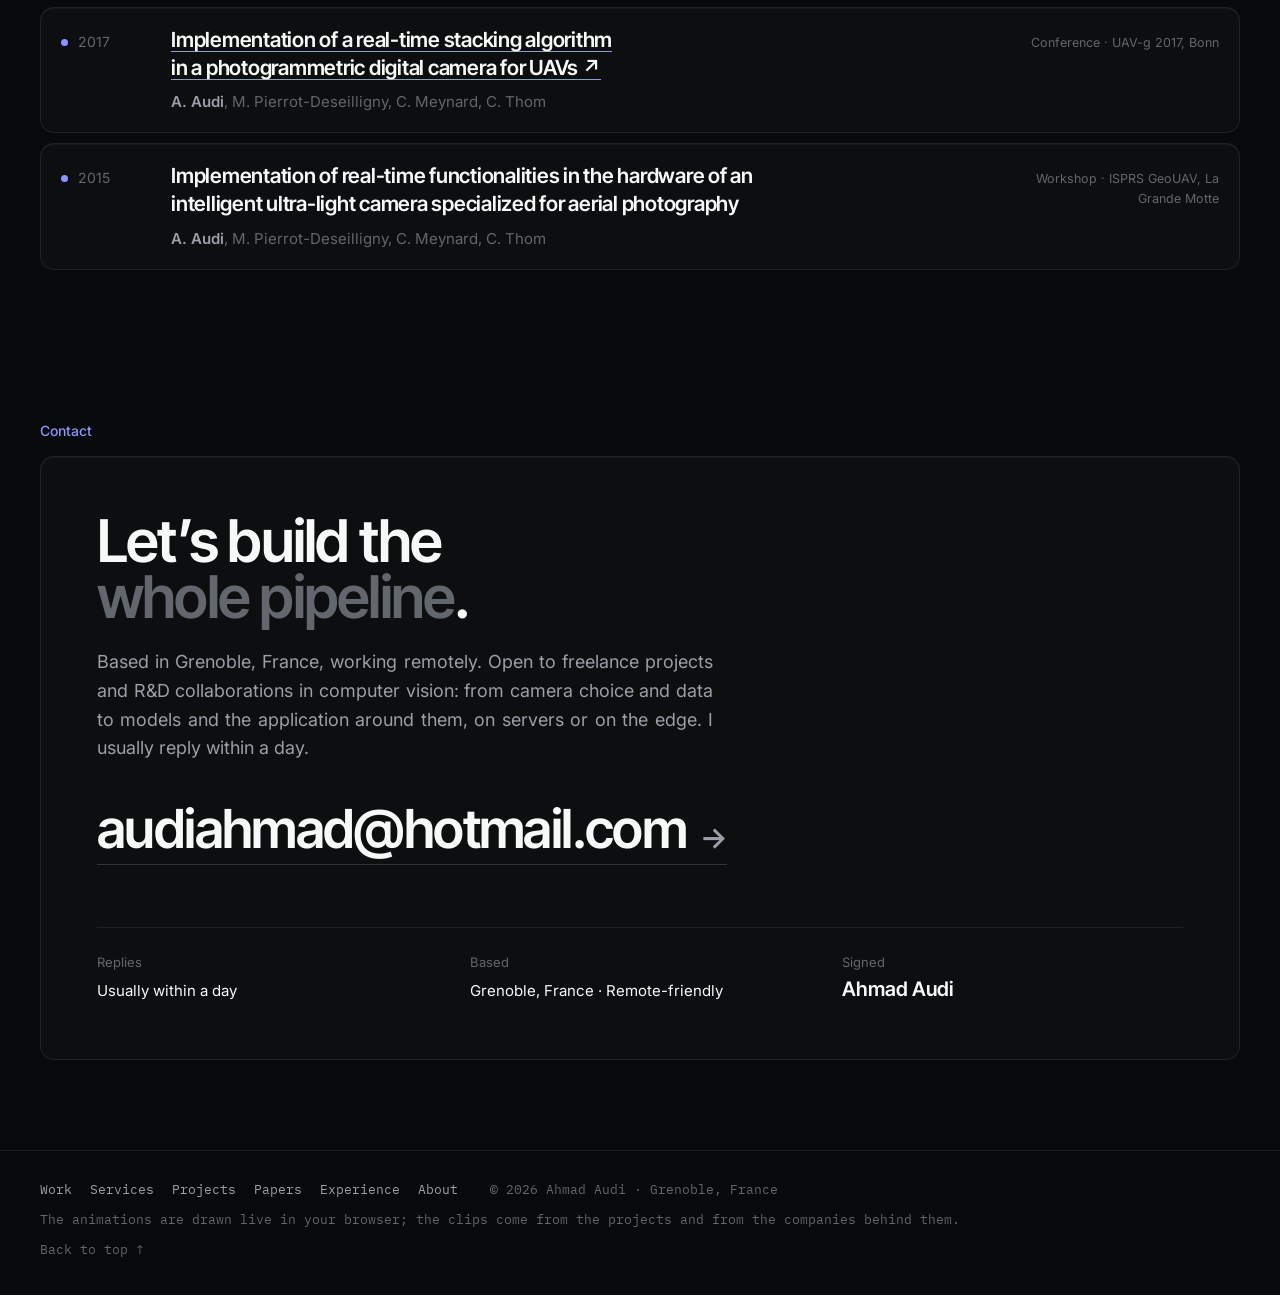
==== commit 3d42cb6a: "FPV drone tracking held back from the public site for now (kept locally, tools/held/fpv) Co-Authored" ====
--- a/index.html
+++ b/index.html
@@ -23,8 +23,8 @@
   <link rel="preconnect" href="https://fonts.googleapis.com">
   <link rel="preconnect" href="https://fonts.gstatic.com" crossorigin>
   <link rel="stylesheet" href="https://fonts.googleapis.com/css2?family=Inter:wght@400..700&family=Inter+Tight:wght@500..700&family=IBM+Plex+Mono:wght@400;500;600&display=swap">
-  <link rel="stylesheet" href="styles.css?v=1794264539">
-  <link rel="stylesheet" href="styles-variants.css?v=1794264539">
+  <link rel="stylesheet" href="styles.css?v=1794592425">
+  <link rel="stylesheet" href="styles-variants.css?v=1794592425">
 
   <script>
     // Restore the visitor's light/dark choice before first paint, so there is no flash.
@@ -89,17 +89,16 @@
         <canvas id="heroCanvas" aria-hidden="true"></canvas>
       </div>
       <!-- Camera wall: one hero per project (used by looks with data-hero="wall"; js/herowall.js). -->
-      <div class="hero-wall" id="heroWall" aria-label="Nine projects, each with its own footage">
-        <a class="hw-main" id="hwMain" href="projects.html#p2" aria-label="Open the project: Real-time tracking on an FPV drone">
-          <img class="hw-still" id="hwStill" src="assets/img/projects/fpv-flight-poster.jpg" alt="" loading="lazy">
+      <div class="hero-wall" id="heroWall" aria-label="Eight projects, each with its own footage">
+        <a class="hw-main" id="hwMain" href="projects.html#p4" aria-label="Open the project: A thermal detector, camera to alert">
+          <img class="hw-still" id="hwStill" src="assets/img/projects/wg-buck-poster.jpg" alt="" loading="lazy">
           <video class="hw-video" id="hwVideo" muted loop playsinline preload="none" aria-hidden="true"></video>
         </a>
         <div class="hw-cap">
-          <span class="hw-tt"><span class="hw-name" id="hwTitle">Real-time tracking on an FPV drone</span><span class="hw-result" id="hwResult">30 fps at 1280×740 · Jetson Orin Nano Super</span></span>
-          <a class="hw-open" id="hwOpen" href="projects.html#p2">Open the project →</a>
+          <span class="hw-tt"><span class="hw-name" id="hwTitle">A thermal detector, camera to alert</span><span class="hw-result" id="hwResult">Whole chain: camera → Jetson → alert</span></span>
+          <a class="hw-open" id="hwOpen" href="projects.html#p4">Open the project →</a>
         </div>
         <ol class="hw-grid" id="hwGrid">
-            <li><button type="button" data-word="drones" data-media='[{"v": "assets/video/hero/fpv-flight.mp4", "s": "assets/img/projects/fpv-flight-poster.jpg", "l": "test flight"}, {"v": "assets/video/hero/fpv-dtb70-car6.mp4", "s": "assets/img/projects/fpv-dtb70-car6-poster.jpg", "l": "DTB70 benchmark, a car"}, {"v": "assets/video/hero/fpv-uav123-boat.mp4", "s": "assets/img/projects/fpv-uav123-boat-poster.jpg", "l": "UAV123 benchmark, a tiny boat"}, {"v": "assets/video/hero/fpv-uav123-uav.mp4", "s": "assets/img/projects/fpv-uav123-uav-poster.jpg", "l": "UAV123 benchmark, a drone"}]' data-ar="2.025" data-short="FPV drone tracking" data-href="projects.html#p2" data-result="30 fps at 1280×740 · Jetson Orin Nano Super" data-cam="UAV · RGB · 30 fps" data-title="Real-time tracking on an FPV drone" data-video="assets/video/hero/fpv-flight.mp4" data-still="assets/img/projects/fpv-flight-poster.jpg" data-mk="#ffd23f" aria-label="Show: Real-time tracking on an FPV drone"><img src="assets/img/projects/fpv-flight-thumb.jpg" alt="" loading="lazy"><span>UAV</span></button></li>
             <li><button type="button" data-word="wildlife at night" data-media='[{"v": "assets/video/hero/wg-buck.mp4", "s": "assets/img/projects/wg-buck-poster.jpg", "l": "a buck at dusk", "p": "50% 0%"}, {"v": "assets/video/hero/wg-doe.mp4", "s": "assets/img/projects/wg-doe-poster.jpg", "l": "two deer, two tracks", "p": "50% 0%"}, {"v": "assets/video/hero/wg-brush.mp4", "s": "assets/img/projects/wg-brush-poster.jpg", "l": "half hidden in tall grass", "p": "50% 0%"}, {"v": "assets/video/hero/wg-edge.mp4", "s": "assets/img/projects/wg-edge-poster.jpg", "l": "a buck at the brush edge", "p": "50% 0%"}]' data-pos="50% 0%" data-ar="1.25" data-short="Thermal detection" data-href="projects.html#p4" data-result="Whole chain: camera → Jetson → alert" data-cam="LWIR · 640×512 · YOLO + BoT-SORT" data-title="A thermal detector, camera to alert" data-video="assets/video/hero/wg-buck.mp4" data-still="assets/img/projects/wg-buck-poster.jpg" data-mk="#ff9ec4" aria-label="Show: A thermal detector, camera to alert"><img src="assets/img/projects/wg-buck-thumb.jpg" alt="" loading="lazy"><span>LWIR</span></button></li>
             <li><button type="button" data-word="airport runways" data-media='[{"v": "assets/video/hero/mdu-run-speed.mp4", "s": "assets/img/projects/mdu-run-speed-poster.jpg", "l": "at speed down the runway", "p": "50% 70%"}, {"v": "assets/video/hero/mdu-real-patrol.mp4", "s": "assets/img/projects/mdu-real-patrol-poster.jpg", "l": "patrol in the rain", "p": "50% 75%"}]' data-ar="1.778" data-short="Airport debris unit" data-href="projects.html#p1" data-result="Lead since 2023 · Debris under 2 cm" data-cam="Cameras · IMU · GNSS · edge SoC" data-title="The Mobile Detection Unit at Oreyeon" data-video="assets/video/hero/mdu-real-patrol.mp4" data-still="assets/img/projects/mdu-real-patrol-poster.jpg" data-mk="#7ee0f5" aria-label="Show: The Mobile Detection Unit at Oreyeon"><img src="assets/img/projects/mdu-ride-enters-thumb.jpg" alt="" loading="lazy"><span>MDU</span></button></li>
             <li><button type="button" data-word="thermal cameras" data-media='[{"v": "assets/video/hero/ati-detect.mp4", "s": "assets/img/projects/ati-person-poster.jpg", "l": "night, a person detected"}, {"v": "assets/video/hero/ati-track.mp4", "s": "assets/img/projects/ati-vehicle-poster.jpg", "l": "night, a vehicle tracked"}, {"v": "assets/video/hero/ati-corrected.mp4", "s": "assets/img/projects/ati-corrected-poster.jpg", "l": "corrected in the camera"}, {"v": "assets/video/hero/ati-shutterless.mp4", "s": "assets/img/projects/ati-shutterless-poster.jpg", "l": "shutterless, never freezes"}]' data-ar="1.778" data-short="Thermal image quality" data-href="projects.html#p15" data-result="Raw sensor → clean video · PC and in-camera C++" data-cam="LWIR · image processing in the camera" data-title="Image quality for thermal sensors, at Lynred" data-video="assets/video/hero/ati-detect.mp4" data-still="assets/img/projects/ati-person-poster.jpg" data-mk="#c3b5ff" aria-label="Show: Image quality for thermal sensors, at Lynred"><img src="assets/img/projects/ati-person-thumb.jpg" alt="" loading="lazy"><span>ISP</span></button></li>
@@ -120,7 +119,7 @@
         <div class="hero-main">
           <div class="hero-copy">
             <h1 class="wordmark" id="heroName">Ahmad <em>Audi</em><span class="accent">.</span></h1>
-            <p class="hero-statement"><span class="hs-line">Computer vision</span> <span class="hs-line">for <em class="hs-word" id="hsWord">drones</em>.</span></p>
+            <p class="hero-statement"><span class="hs-line">Computer vision</span> <span class="hs-line">for <em class="hs-word" id="hsWord">wildlife at night</em>.</span></p>
             <p class="hero-role">Computer vision, end to end: the cameras, the algorithms, and the machines that act on them.</p>
             <p class="hero-sub">Senior lead computer vision engineer at Oreyeon&nbsp;· Researcher,&nbsp;Ph.D.&nbsp;· Lecturer at USJ and LAU&nbsp;· Independent freelancer&nbsp;· Grenoble,&nbsp;France</p>
             <div class="hero-cta">
@@ -147,7 +146,7 @@
         <ul class="hero-stats" aria-label="At a glance">
           <li><b data-count="14" data-suffix=" years">14 years</b><span>In industry and R&amp;D: computer vision, embedded AI, thermal imaging, HPC</span></li>
           <li><b data-count="12" data-suffix=" years">12 years</b><span>Lecturing part-time at USJ, LAU, ESIEE and ESIEA</span></li>
-          <li><b data-count="80" data-suffix="+">80+</b><span>Projects delivered; 15 of them are shown here</span></li>
+          <li><b data-count="80" data-suffix="+">80+</b><span>Projects delivered; 14 of them are shown here</span></li>
           <li><b>Ph.D.</b><span>In embedded computer vision, IGN, 2017</span></li>
           <li><b>Now</b><span>Senior lead computer vision engineer at Oreyeon, since&nbsp;2023</span></li>
           <li class="hero-fig"><span>Fig. 0 · Drawn live in your browser, no video. The inset is the gimbal camera’s own view.</span></li>
@@ -208,7 +207,7 @@
           <h2 class="section-title reveal wipe" id="workTitle">Selected <em>projects</em>.</h2>
           <a class="link-arrow reveal" href="projects.html">Full write-ups <span aria-hidden="true">→</span></a>
         </div>
-        <p class="section-lede reveal">Fifteen samples from more than 80 projects. The write-ups do not say which client each project was for; the photos, clips and results come from the projects themselves. Every card opens the full write-up: what it does, my part, one fact you can check.</p>
+        <p class="section-lede reveal">Fourteen samples from more than 80 projects. The write-ups do not say which client each project was for; the photos, clips and results come from the projects themselves. Every card opens the full write-up: what it does, my part, one fact you can check.</p>
       </div>
 
       <div class="container">
@@ -221,24 +220,7 @@
           <button type="button" data-f="research" aria-pressed="false">Research <span></span></button>
         </div>
         <div class="pgrid" data-stagger>
-          <a class="pcard pcard-feat reveal" href="projects.html#p2" data-tags="drones">
-            <div class="pcard-media" data-cls="live · 29.9 fps · real flight">
-              <div class="vrot" data-max="11000" role="img" aria-label="Clips from the FPV tracking project: a real test flight through the drone’s own camera, then benchmark runs on UAV123 and DTB70 with the tracker’s box on the target">
-                <video class="is-on" src="assets/video/fpv-flight.mp4" poster="assets/img/projects/fpv-flight-poster.jpg" muted playsinline preload="metadata" data-cls="live · 29.9 fps · real flight"></video>
-                <video data-src="assets/video/fpv-dtb70-car6.mp4" poster="assets/img/projects/fpv-dtb70-car6-poster.jpg" muted playsinline preload="none" data-cls="DTB70 car6 · tracker vs ground truth"></video>
-                <video data-src="assets/video/fpv-uav123-boat.mp4" poster="assets/img/projects/fpv-uav123-boat-poster.jpg" muted playsinline preload="none" data-cls="UAV123 · a tiny boat"></video>
-                <video data-src="assets/video/fpv-uav123-uav.mp4" poster="assets/img/projects/fpv-uav123-uav-poster.jpg" muted playsinline preload="none" data-cls="UAV123 · a drone tracking a drone"></video>
-              </div>
-              <span class="row-corner tl" aria-hidden="true"></span><span class="row-corner tr" aria-hidden="true"></span><span class="row-corner bl" aria-hidden="true"></span><span class="row-corner br" aria-hidden="true"></span>
-            </div>
-            <div class="pcard-body">
-              <p class="pcard-cat">01 · Freelance · Embedded AI · UAV</p>
-              <h3>Real-time visual tracking on a Jetson for FPV drones</h3>
-              <p>The operator picks one target; the drone keeps it locked while both move. A state-of-the-art tracker, adapted for the Jetson, with a 30 fps low-latency video link. The clips: a real test flight through the drone’s own camera, then benchmark runs on UAV123 and DTB70.</p>
-              <p class="pcard-result">30 fps at 1280×740 · Jetson Orin Nano Super</p>
-            </div>
-          </a>
-          <a class="pcard pcard-feat pcard-feat-alt reveal" href="projects.html#p14" data-tags="thermal research">
+          <a class="pcard pcard-feat reveal" href="projects.html#p14" data-tags="thermal research">
             <div class="pcard-media pcard-media-cmp" data-cls="LWIR · AI denoiser · on the camera">
               <div class="compare" data-before="Noisy" data-after="Denoised" data-auto role="img" aria-label="Thermal image of a person in front of a hedge, grainy on one side of a moving divider and clean on the other">
                 <img class="cmp-a" src="assets/img/projects/ldn-person-noisy.jpg" alt="" loading="lazy">
@@ -248,7 +230,7 @@
               <span class="row-corner tl" aria-hidden="true"></span><span class="row-corner tr" aria-hidden="true"></span><span class="row-corner bl" aria-hidden="true"></span><span class="row-corner br" aria-hidden="true"></span>
             </div>
             <div class="pcard-body">
-              <p class="pcard-cat">02 · Lynred · Infrared · Embedded AI</p>
+              <p class="pcard-cat">01 · Lynred · Infrared · Embedded AI</p>
               <h3>An AI denoiser for thermal cameras, small enough to live in the camera</h3>
               <p>Raw thermal video is grainy and striped. The embedded denoising model I worked on at Lynred cleans each frame on the camera’s own processor and keeps the edges; Lynred presented it at SPIE DCS 2025 as Lynred Denoiser Net. Drag the divider.</p>
               <p class="pcard-result">Runs in the camera · Proc. SPIE 13469</p>
@@ -267,7 +249,7 @@
               <span class="row-corner tl" aria-hidden="true"></span><span class="row-corner tr" aria-hidden="true"></span><span class="row-corner bl" aria-hidden="true"></span><span class="row-corner br" aria-hidden="true"></span>
             </div>
             <div class="pcard-body">
-              <p class="pcard-cat">03 · Lynred · Infrared · Image quality</p>
+              <p class="pcard-cat">02 · Lynred · Infrared · Image quality</p>
               <h3>Image quality for thermal sensors, from the raw pixels up</h3>
               <p>Raw infrared images are uneven, striped and grainy, with dead pixels. At Lynred I worked on the chain that cleans them (non-uniformity correction, defective pixels, noise and stripes, contrast and detail), then detection and tracking, in C++ on a PC and on the camera’s SoC.</p>
               <p class="pcard-result">Raw sensor → clean video · PC and in-camera C++</p>
@@ -284,7 +266,7 @@
               <span class="row-corner tl" aria-hidden="true"></span><span class="row-corner tr" aria-hidden="true"></span><span class="row-corner bl" aria-hidden="true"></span><span class="row-corner br" aria-hidden="true"></span>
             </div>
             <div class="pcard-body">
-              <p class="pcard-cat">04 · Freelance · Thermal · Embedded AI</p>
+              <p class="pcard-cat">03 · Freelance · Thermal · Embedded AI</p>
               <h3>A thermal object detector, from camera choice to live alerts</h3>
               <p>Camera choice, acquisition, data and labelling, a custom YOLO model and a multithreaded C++ inference pipeline with alerts.</p>
               <p class="pcard-result">Whole chain: camera → Jetson → alert</p>
@@ -296,7 +278,7 @@
               <span class="row-corner tl" aria-hidden="true"></span><span class="row-corner tr" aria-hidden="true"></span><span class="row-corner bl" aria-hidden="true"></span><span class="row-corner br" aria-hidden="true"></span>
             </div>
             <div class="pcard-body">
-              <p class="pcard-cat">05 · Freelance · Robotics · 3D vision</p>
+              <p class="pcard-cat">04 · Freelance · Robotics · 3D vision</p>
               <h3>Vision-guided bin picking and assembly, without fixtures</h3>
               <p>Perception-only targets in a closed loop: segmentation, pose, work-in-progress tracking, motion planning; 17 perturbations, no flips after anchoring.</p>
               <p class="pcard-result">Sub-mm pick targets · Placement flips 11/17 → 0</p>
@@ -315,7 +297,7 @@
               <span class="row-corner tl" aria-hidden="true"></span><span class="row-corner tr" aria-hidden="true"></span><span class="row-corner bl" aria-hidden="true"></span><span class="row-corner br" aria-hidden="true"></span>
             </div>
             <div class="pcard-body">
-              <p class="pcard-cat">06 · Freelance · Video analytics · Jetson</p>
+              <p class="pcard-cat">05 · Freelance · Video analytics · Jetson</p>
               <h3>DeepStream pipeline with a local vision-language model</h3>
               <p>RTSP cameras batched on a Jetson’s GPU, a TensorRT detector, and short questions to a small VLM served by llama.cpp.</p>
               <p class="pcard-result">87 detections/s on 4 streams · Yes/no answers in 0.3 s</p>
@@ -331,7 +313,7 @@
               <span class="row-corner tl" aria-hidden="true"></span><span class="row-corner tr" aria-hidden="true"></span><span class="row-corner bl" aria-hidden="true"></span><span class="row-corner br" aria-hidden="true"></span>
             </div>
             <div class="pcard-body">
-              <p class="pcard-cat">07 · Freelance · Thermal · Deep learning</p>
+              <p class="pcard-cat">06 · Freelance · Thermal · Deep learning</p>
               <h3>On-device super-resolution for a vehicle thermal gimbal</h3>
               <p>A lightweight network doubles the resolution of every frame on the processor next to the sensor.</p>
               <p class="pcard-result">256×320 → 512×640 on the device</p>
@@ -347,7 +329,7 @@
               <span class="row-corner tl" aria-hidden="true"></span><span class="row-corner tr" aria-hidden="true"></span><span class="row-corner bl" aria-hidden="true"></span><span class="row-corner br" aria-hidden="true"></span>
             </div>
             <div class="pcard-body">
-              <p class="pcard-cat">08 · Freelance · Thermal · Image quality</p>
+              <p class="pcard-cat">07 · Freelance · Thermal · Image quality</p>
               <h3>HDR tone mapping for thermal video</h3>
               <p>16-bit sensor data to an 8-bit display without flattening the scene around one hot object.</p>
               <p class="pcard-result">Detail kept in the coldest and hottest regions</p>
@@ -364,7 +346,7 @@
               <span class="row-corner tl" aria-hidden="true"></span><span class="row-corner tr" aria-hidden="true"></span><span class="row-corner bl" aria-hidden="true"></span><span class="row-corner br" aria-hidden="true"></span>
             </div>
             <div class="pcard-body">
-              <p class="pcard-cat">09 · Freelance · Industrial · C++</p>
+              <p class="pcard-cat">08 · Freelance · Industrial · C++</p>
               <h3>Perception pipeline for an industrial 3D time-of-flight camera</h3>
               <p>From depth and amplitude images to point clouds, segmentation, object sizing and pose, inside a 320 × 240 ToF camera.</p>
               <p class="pcard-result">Launched product · ±5 mm · Three embedded use cases</p>
@@ -380,7 +362,7 @@
               <span class="row-corner tl" aria-hidden="true"></span><span class="row-corner tr" aria-hidden="true"></span><span class="row-corner bl" aria-hidden="true"></span><span class="row-corner br" aria-hidden="true"></span>
             </div>
             <div class="pcard-body">
-              <p class="pcard-cat">10 · Freelance · Industrial · Deep learning</p>
+              <p class="pcard-cat">09 · Freelance · Industrial · Deep learning</p>
               <h3>Defect detection on textured surfaces for a production line</h3>
               <p>From classical statistics to deep-learning detection and classification on moving fabric, with real-time size estimation.</p>
               <p class="pcard-result">Several textures · No per-material tuning</p>
@@ -396,7 +378,7 @@
               <span class="row-corner tl" aria-hidden="true"></span><span class="row-corner tr" aria-hidden="true"></span><span class="row-corner bl" aria-hidden="true"></span><span class="row-corner br" aria-hidden="true"></span>
             </div>
             <div class="pcard-body">
-              <p class="pcard-cat">11 · Freelance · Agriculture · PyTorch</p>
+              <p class="pcard-cat">10 · Freelance · Agriculture · PyTorch</p>
               <h3>Feed-bunk monitoring in dairy barns from fixed cameras</h3>
               <p>Segment the bunk, classify full, low or empty, count the cows and recognise the feed tractors.</p>
               <p class="pcard-result">Evaluated across three camera angles</p>
@@ -408,7 +390,7 @@
               <span class="row-corner tl" aria-hidden="true"></span><span class="row-corner tr" aria-hidden="true"></span><span class="row-corner bl" aria-hidden="true"></span><span class="row-corner br" aria-hidden="true"></span>
             </div>
             <div class="pcard-body">
-              <p class="pcard-cat">12 · Freelance · Retail · C++</p>
+              <p class="pcard-cat">11 · Freelance · Retail · C++</p>
               <h3>Real-time people counting on a CPU</h3>
               <p>YOLOv5 and ByteTrack in C++ on NCNN, so each person is counted once with no GPU.</p>
               <p class="pcard-result">CPU only · YOLOv5 + ByteTrack on NCNN</p>
@@ -424,7 +406,7 @@
               <span class="row-corner tl" aria-hidden="true"></span><span class="row-corner tr" aria-hidden="true"></span><span class="row-corner bl" aria-hidden="true"></span><span class="row-corner br" aria-hidden="true"></span>
             </div>
             <div class="pcard-body">
-              <p class="pcard-cat">13 · Day job · Oreyeon · Edge SoC</p>
+              <p class="pcard-cat">12 · Day job · Oreyeon · Edge SoC</p>
               <h3>Vision R&amp;D at Oreyeon: the Mobile Detection Unit</h3>
               <p>A unit on an airport patrol vehicle that finds and geolocates runway debris and pavement damage; I lead its computer vision: sensors (cameras, IMU, GPS), calibration and edge deployment.</p>
               <p class="pcard-result">Lead since 2023 · Debris under 2 cm</p>
@@ -436,7 +418,7 @@
               <span class="row-corner tl" aria-hidden="true"></span><span class="row-corner tr" aria-hidden="true"></span><span class="row-corner bl" aria-hidden="true"></span><span class="row-corner br" aria-hidden="true"></span>
             </div>
             <div class="pcard-body">
-              <p class="pcard-cat">14 · Ph.D. · FPGA · Embedded vision</p>
+              <p class="pcard-cat">13 · Ph.D. · FPGA · Embedded vision</p>
               <h3>IMU-aided image stacking in a drone camera</h3>
               <p>Ten short exposures aligned with the gyroscopes and stacked into one sharp image, inside the camera’s Zynq FPGA.</p>
               <p class="pcard-result">Resampling 36.9 s → 0.41 s in the FPGA</p>
@@ -448,7 +430,7 @@
               <span class="row-corner tl" aria-hidden="true"></span><span class="row-corner tr" aria-hidden="true"></span><span class="row-corner bl" aria-hidden="true"></span><span class="row-corner br" aria-hidden="true"></span>
             </div>
             <div class="pcard-body">
-              <p class="pcard-cat">15 · Postdoc · HPC · GPU</p>
+              <p class="pcard-cat">14 · Postdoc · HPC · GPU</p>
               <h3>Tomographic reconstruction on CPUs and GPUs with Kokkos</h3>
               <p>X-ray and ultrasound reconstruction from CIVA rewritten in C++ with Kokkos so one source runs on multicore CPUs and GPUs.</p>
               <p class="pcard-result">Presented at ParCo 2019</p>
@@ -456,7 +438,7 @@
           </a>
         </div>
         <div class="work-foot reveal">
-          <a class="pill pill-fill pill-lg" href="projects.html">Open the full write-ups (15) <span aria-hidden="true">→</span></a>
+          <a class="pill pill-fill pill-lg" href="projects.html">Open the full write-ups (14) <span aria-hidden="true">→</span></a>
           <p class="work-foot-note">Every card opens its project: what it does, my part, one fact you can check, with the photos, clips, 3D views and benchmark numbers.</p>
         </div>
         <div class="soon reveal"><span class="live-dot" aria-hidden="true"></span><p class="soon-text"><b>Coming soon.</b> New projects and news are being written up and will appear here.</p></div>
@@ -590,7 +572,7 @@
             <div class="tl-card">
               <p class="tl-meta">2023 — now</p>
               <h3>Independent freelancer, computer vision <span class="log-org">· Remote</span></h3>
-              <p>End-to-end vision systems for clients: camera choice, data, models, and the application around them, moved to GPUs or edge devices when the project needs it. Ten of them are in the <a href="#work">work</a> above.</p>
+              <p>End-to-end vision systems for clients: camera choice, data, models, and the application around them, moved to GPUs or edge devices when the project needs it. Nine of them are in the <a href="#work">work</a> above.</p>
             </div>
           </li>
           <li class="tl-item reveal">
@@ -709,7 +691,7 @@
               <li>
                 <p class="more-meta">Freelance · 2023–now</p>
                 <h4>Client computer vision</h4>
-                <p>Ten of the projects are on the <a href="projects.html">projects page</a>. Smaller jobs not shown: image stitching, video stabilisation, measurement from images, and moving code between Python and C/C++ or onto GPUs.</p>
+                <p>Nine of the projects are on the <a href="projects.html">projects page</a>. Smaller jobs not shown: image stitching, video stabilisation, measurement from images, and moving code between Python and C/C++ or onto GPUs.</p>
               </li>
             </ul>
           </div>
@@ -806,17 +788,17 @@
     </div>
   </footer>
 
-  <script src="js/main.js?v=1794264539"></script>
-  <script src="js/titles.js?v=1794264539"></script>
-  <script src="js/ambient.js?v=1794264539"></script>
-  <script src="js/work.js?v=1794264539"></script>
-  <script src="js/sims.js?v=1794264539"></script>
-  <script src="js/previews.js?v=1794264539"></script>
-  <script src="js/hero3d.js?v=1794264539"></script>
-  <script src="js/herowall.js?v=1794264539"></script>
-  <script src="js/motifs.js?v=1794264539"></script>
-  <script src="js/compare.js?v=1794264539"></script>
-  <script src="js/rotate.js?v=1794264539"></script>
-  <script src="js/pfilter.js?v=1794264539"></script>
+  <script src="js/main.js?v=1794592425"></script>
+  <script src="js/titles.js?v=1794592425"></script>
+  <script src="js/ambient.js?v=1794592425"></script>
+  <script src="js/work.js?v=1794592425"></script>
+  <script src="js/sims.js?v=1794592425"></script>
+  <script src="js/previews.js?v=1794592425"></script>
+  <script src="js/hero3d.js?v=1794592425"></script>
+  <script src="js/herowall.js?v=1794592425"></script>
+  <script src="js/motifs.js?v=1794592425"></script>
+  <script src="js/compare.js?v=1794592425"></script>
+  <script src="js/rotate.js?v=1794592425"></script>
+  <script src="js/pfilter.js?v=1794592425"></script>
 </body>
 </html>
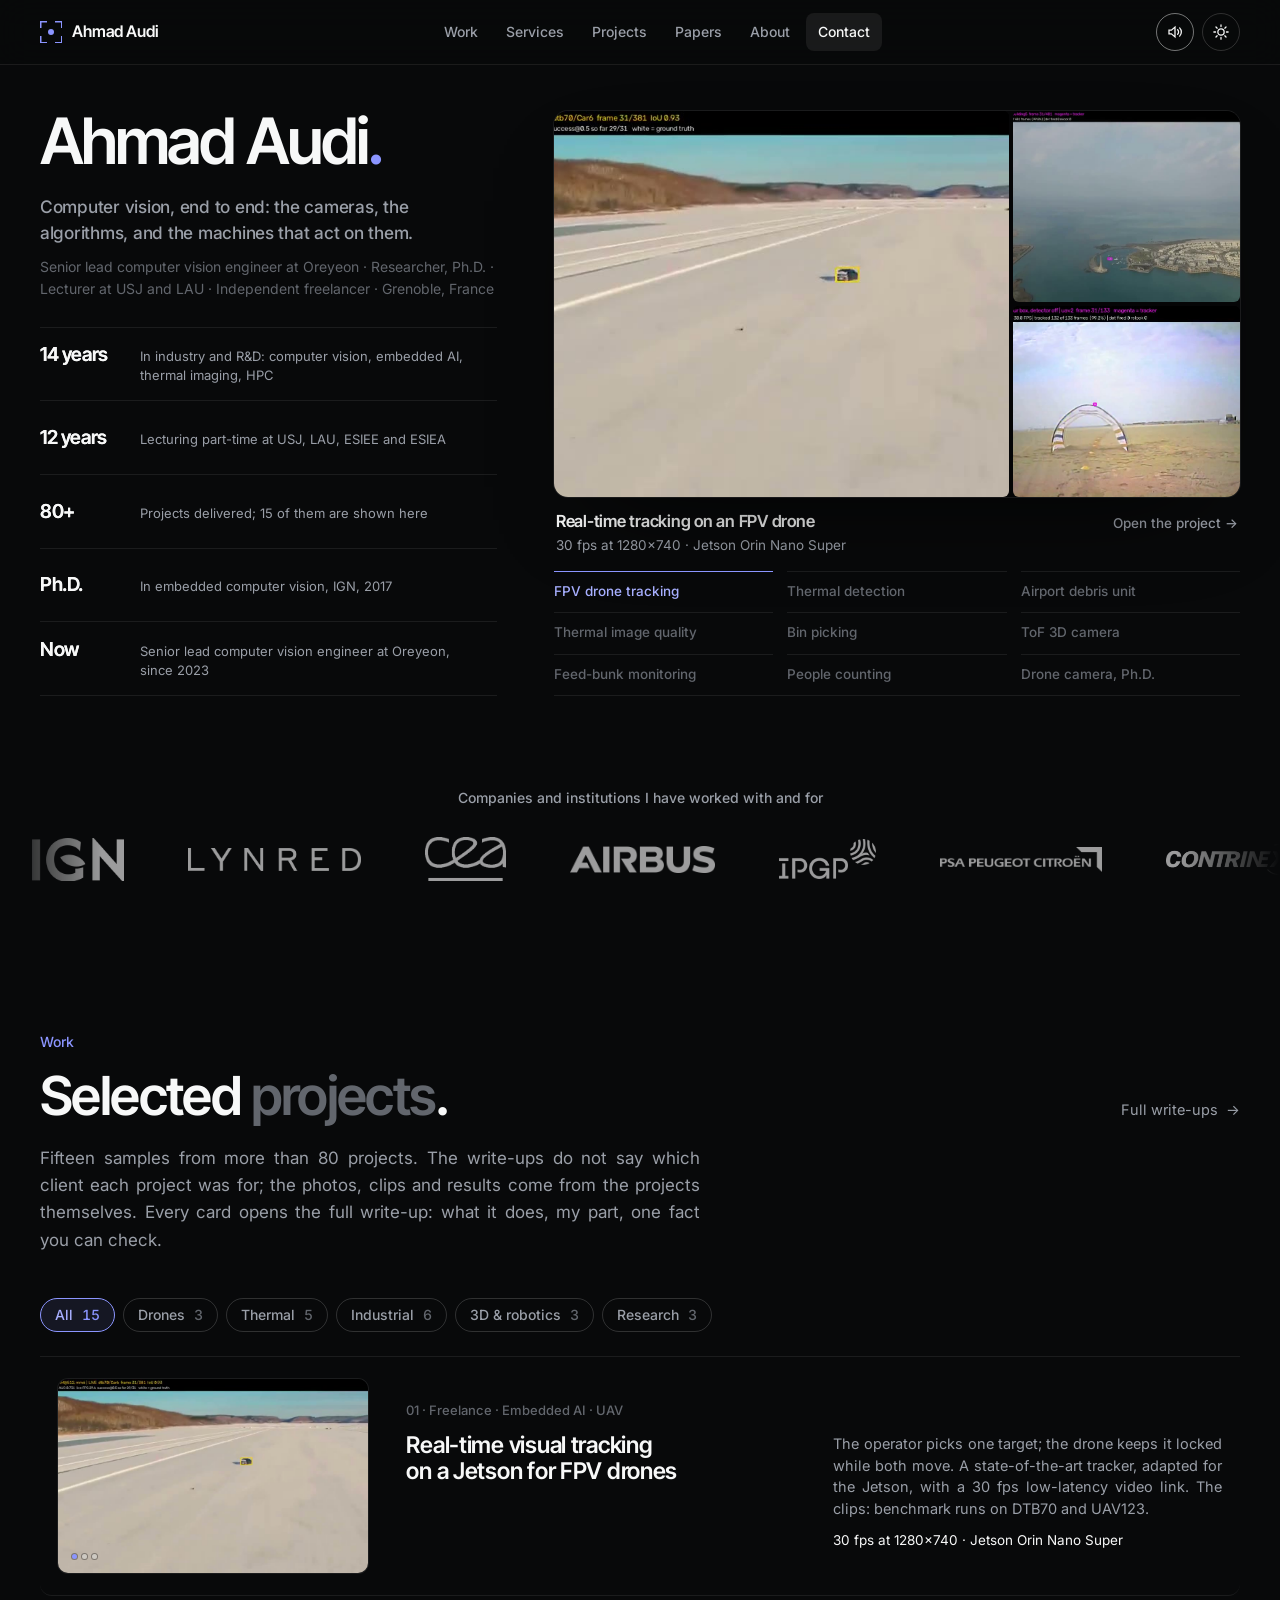
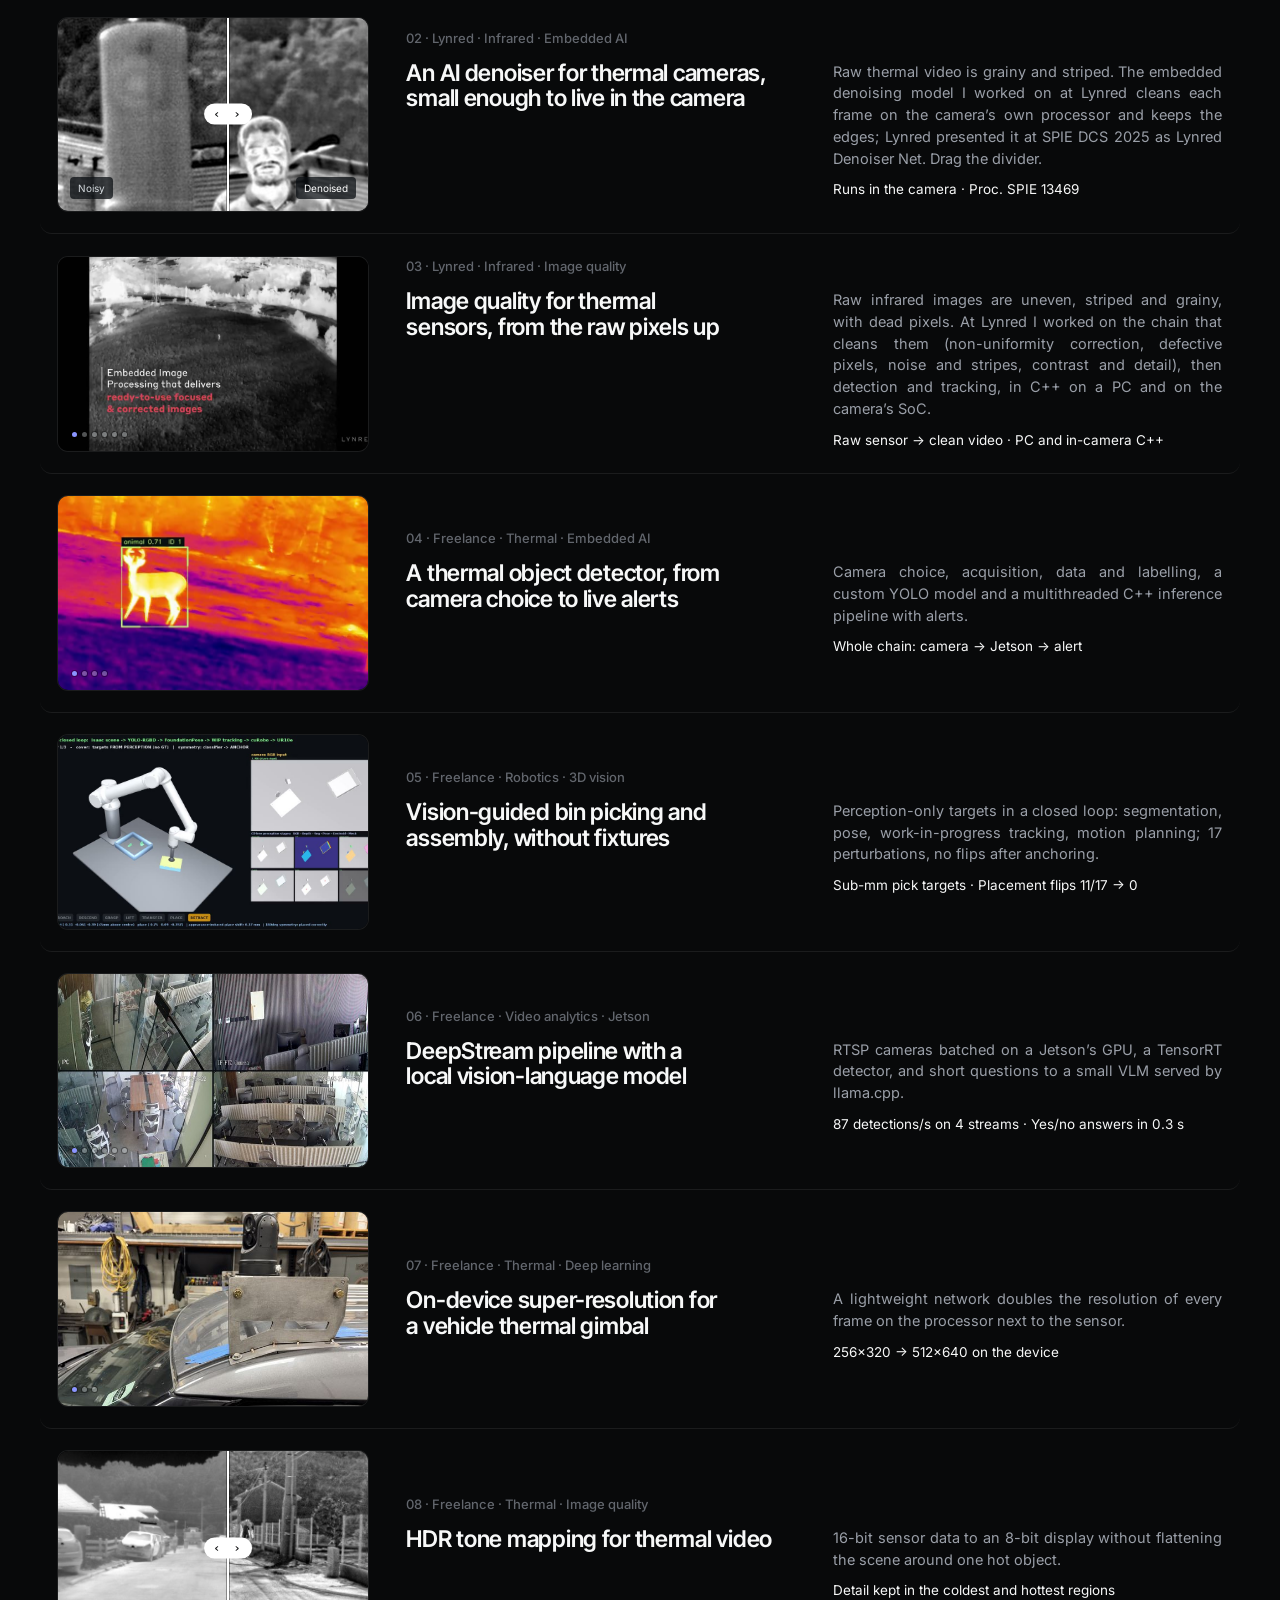
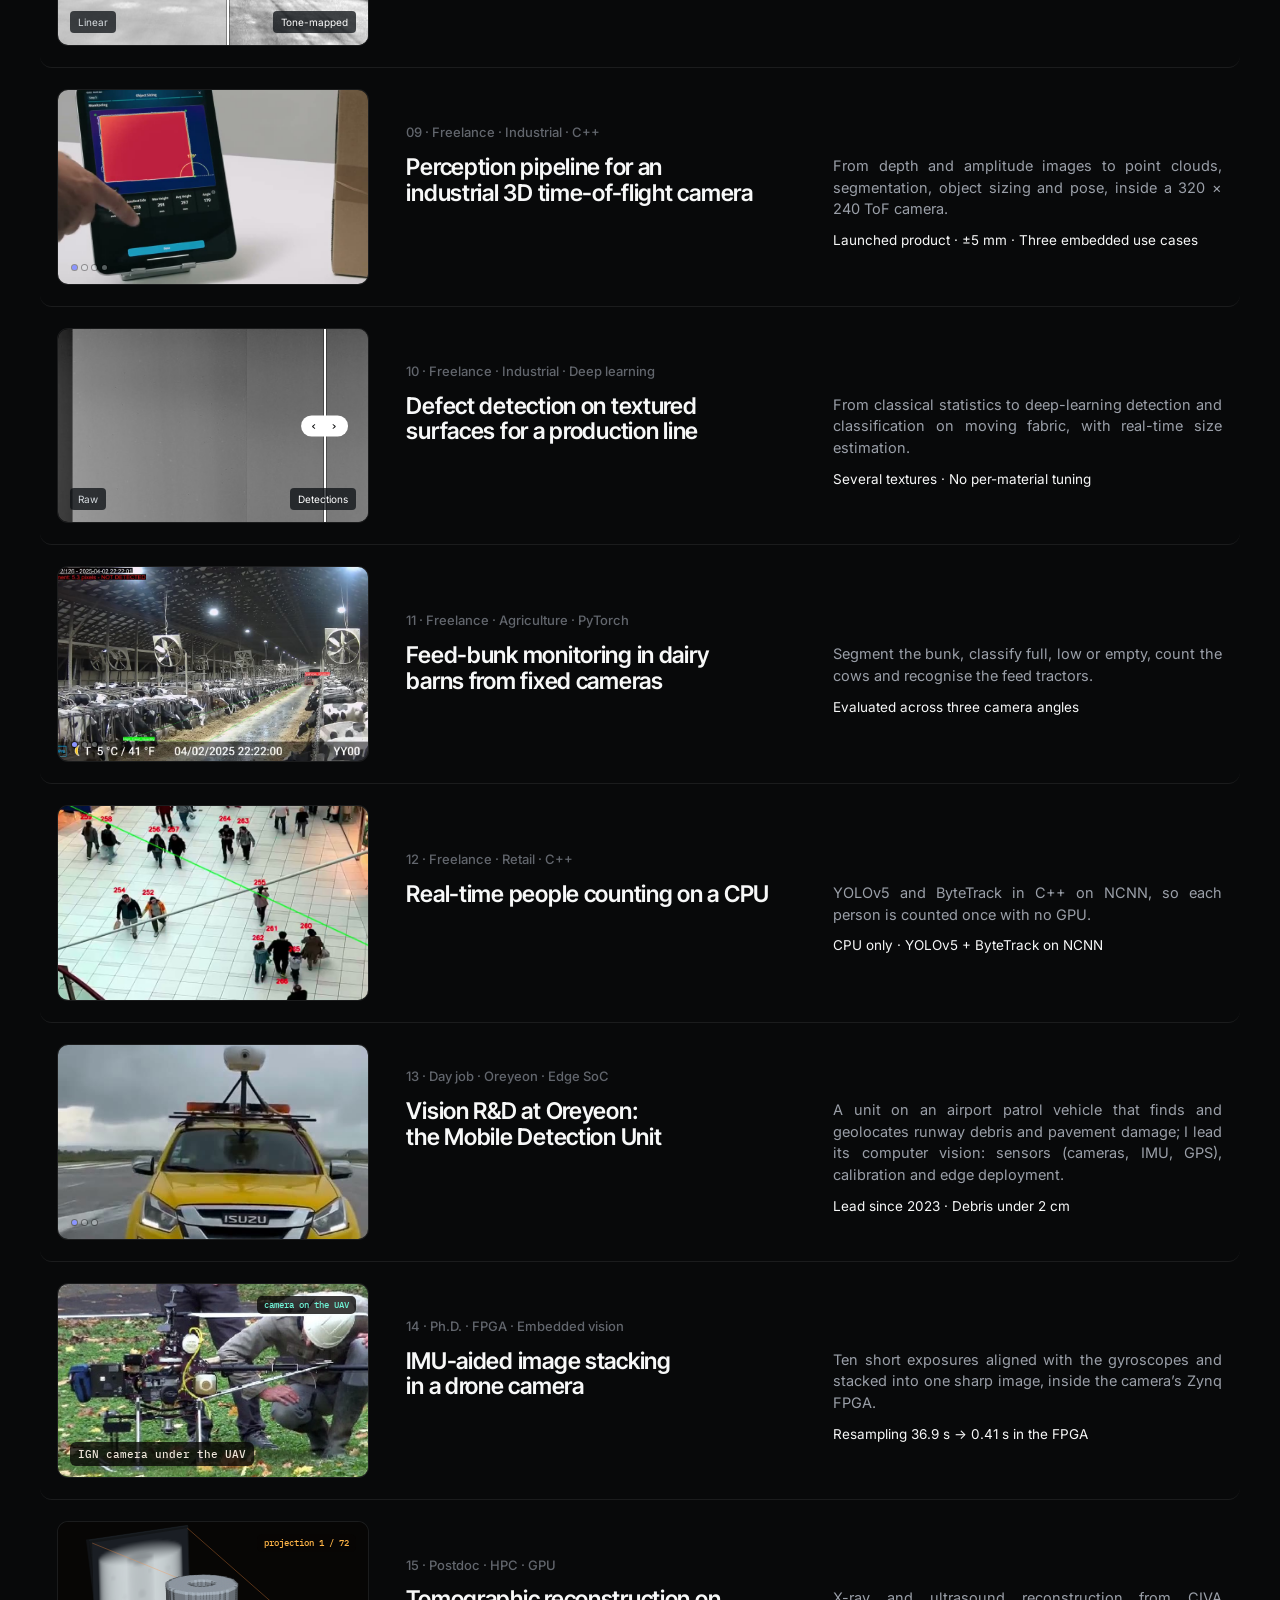
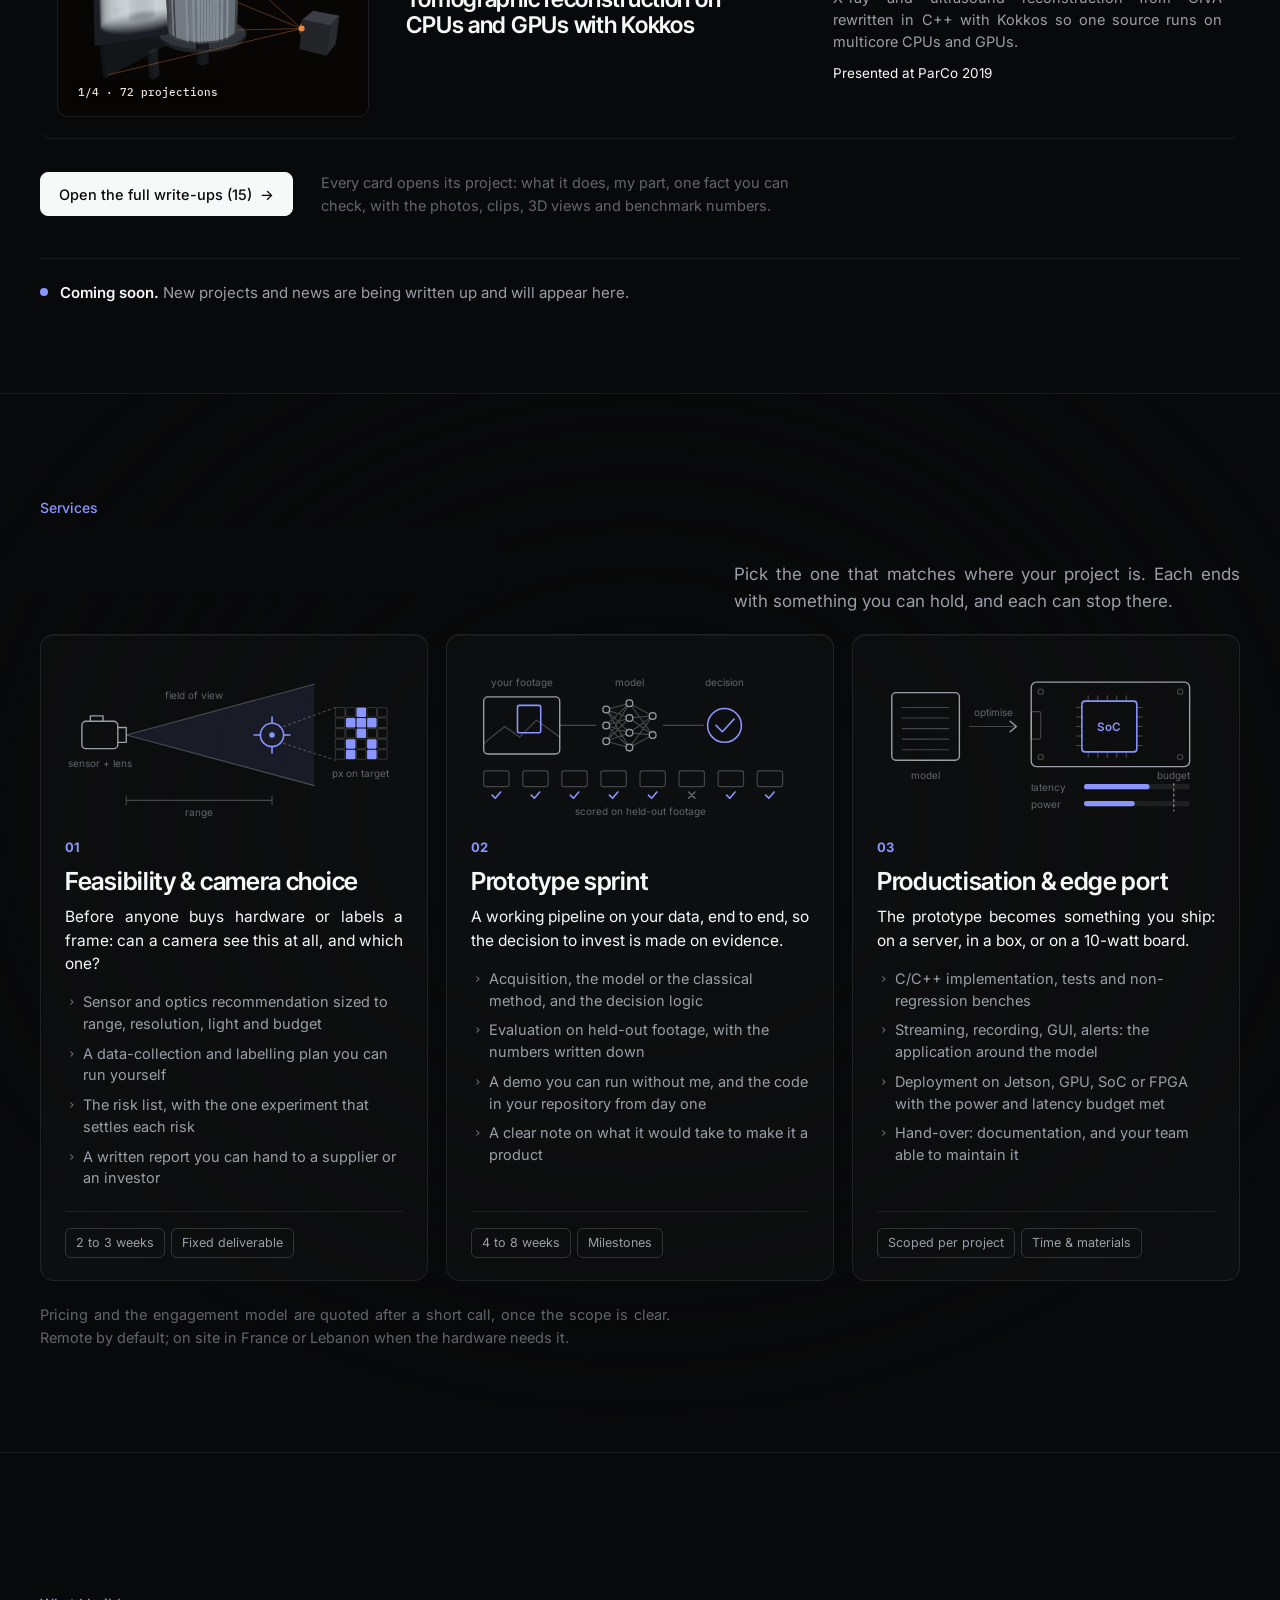
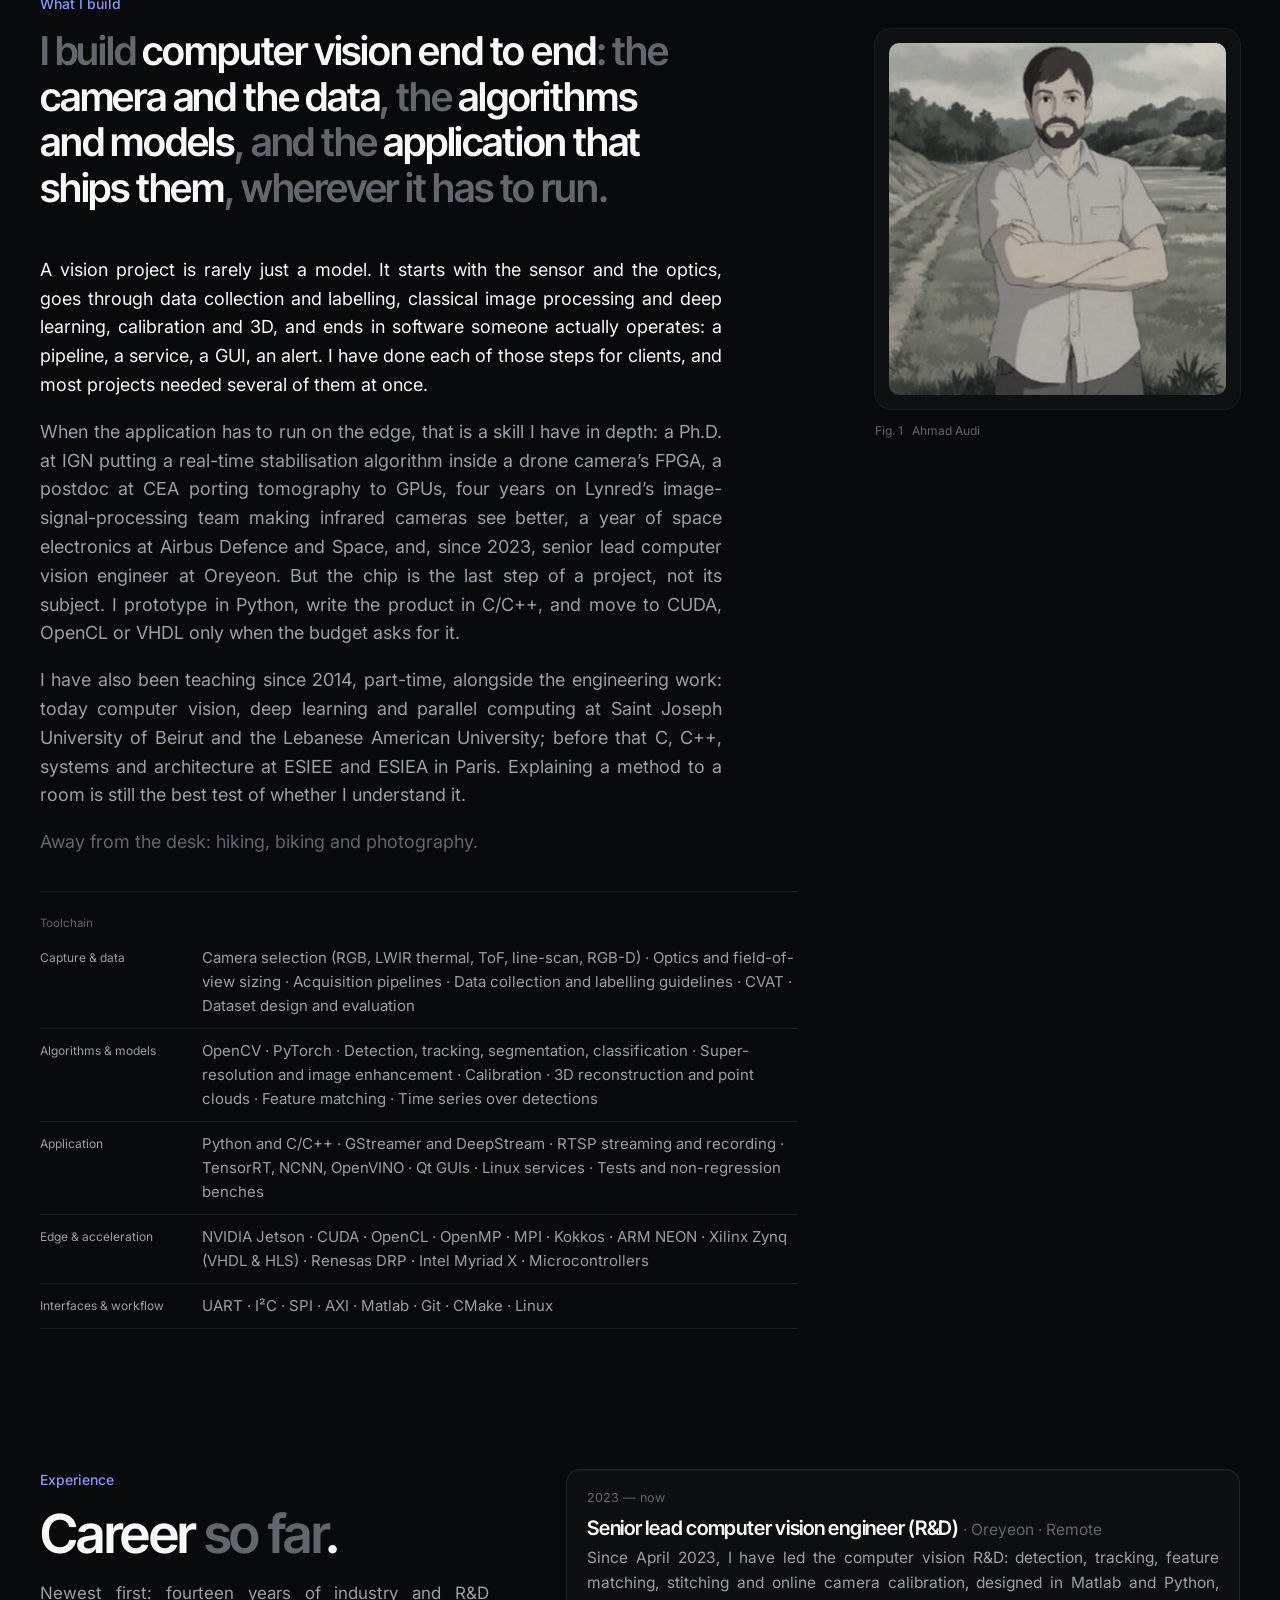
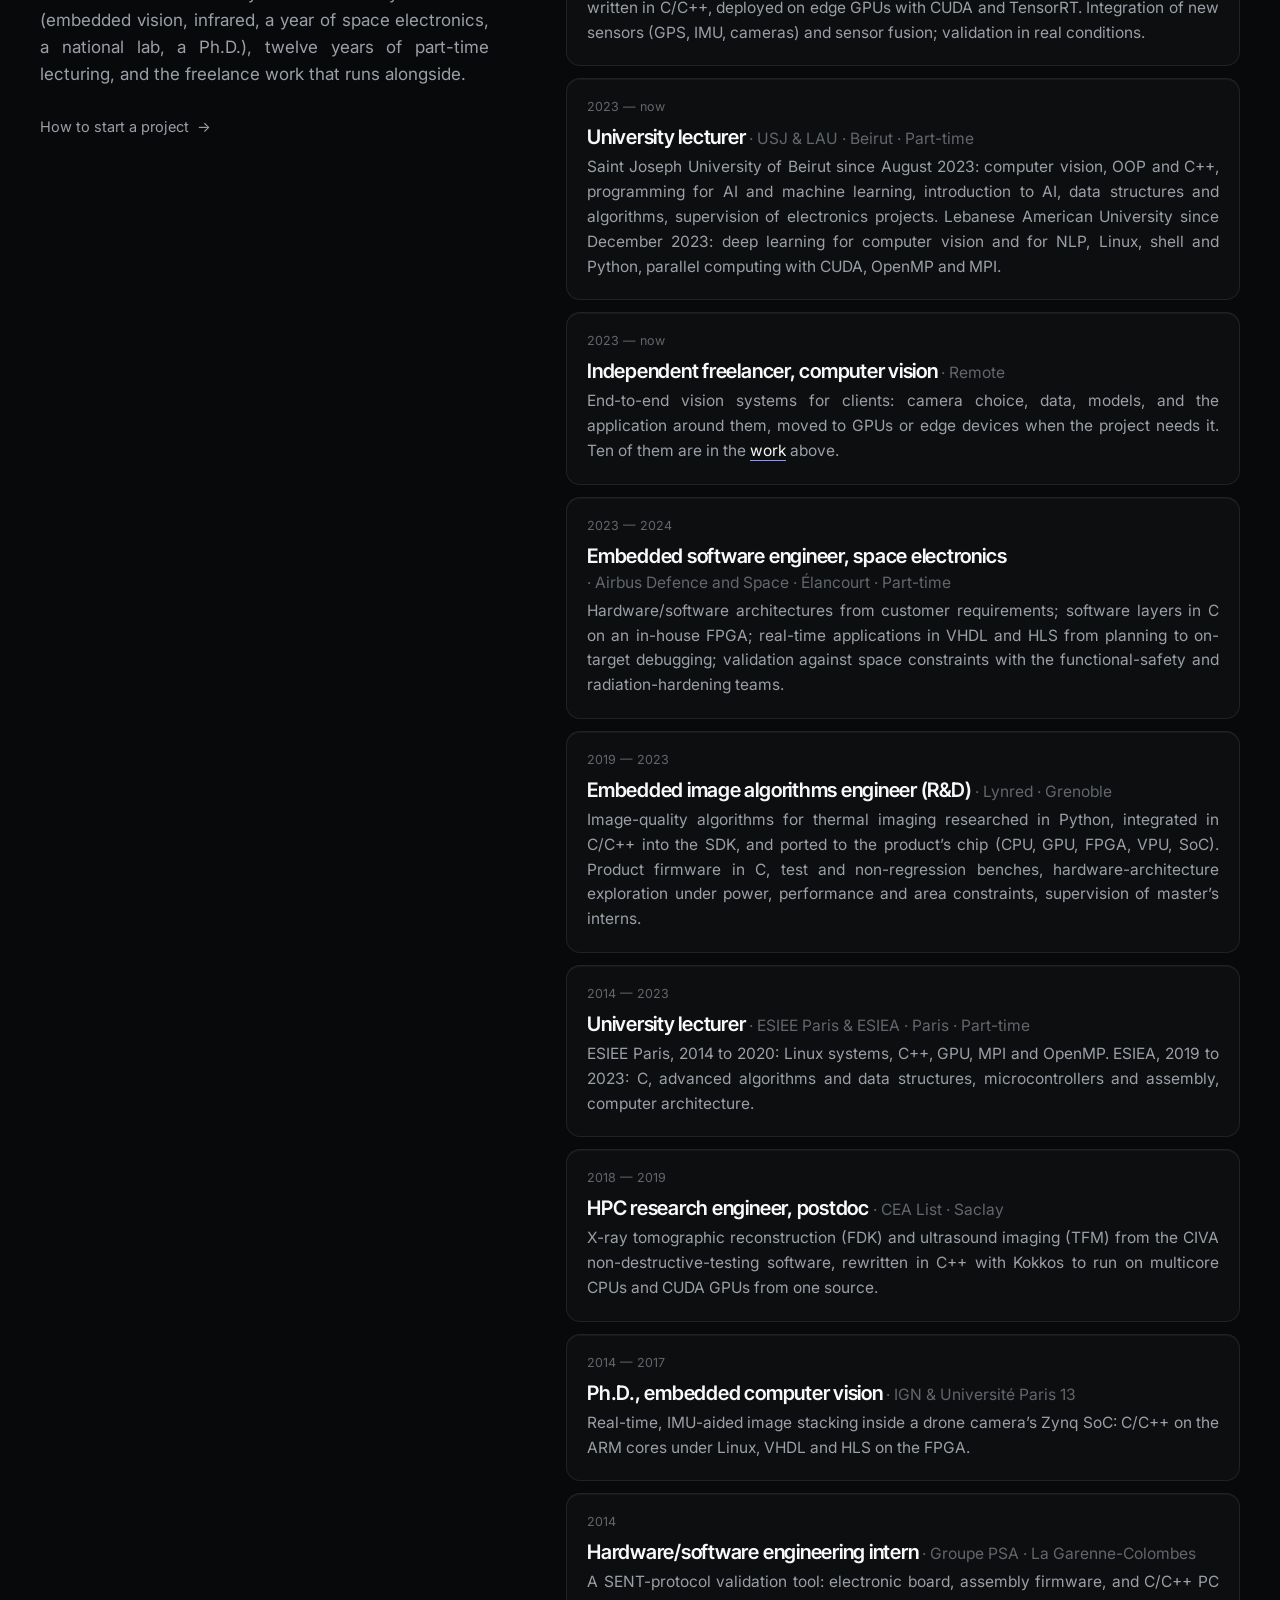
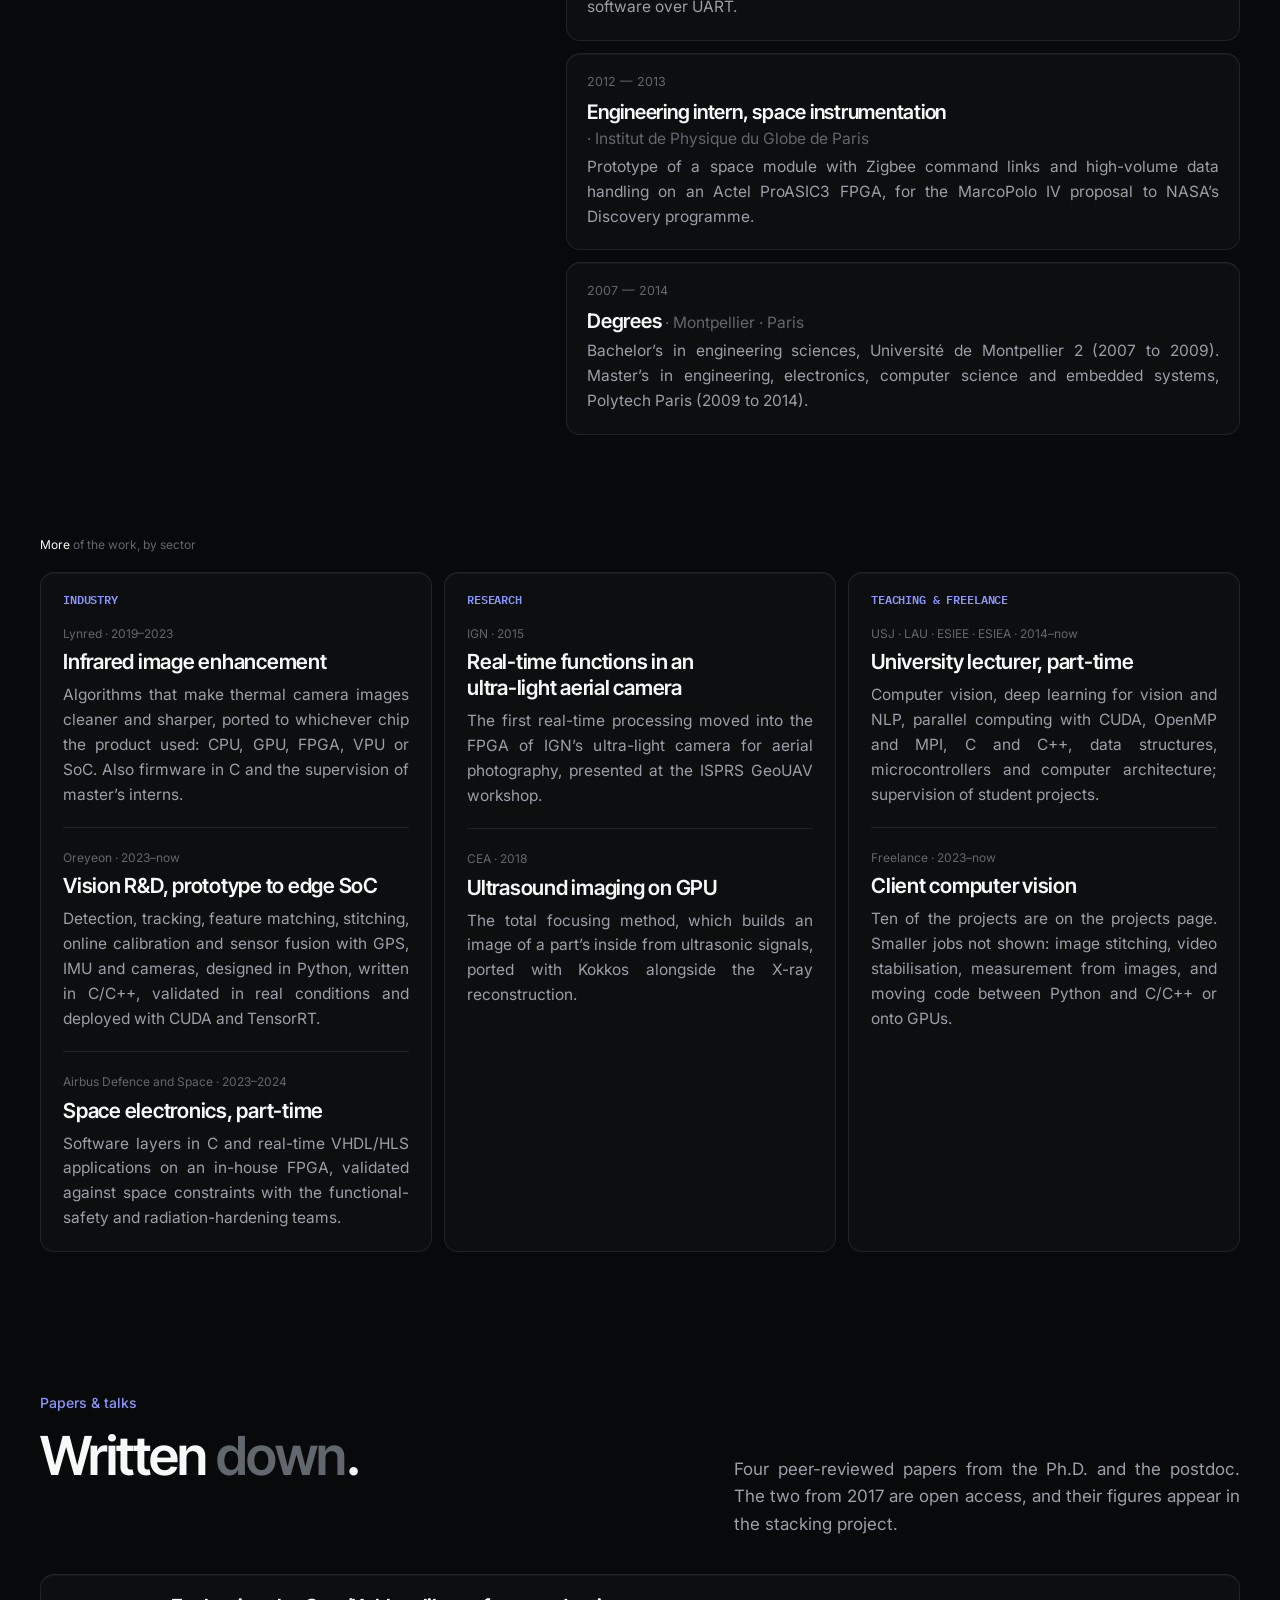
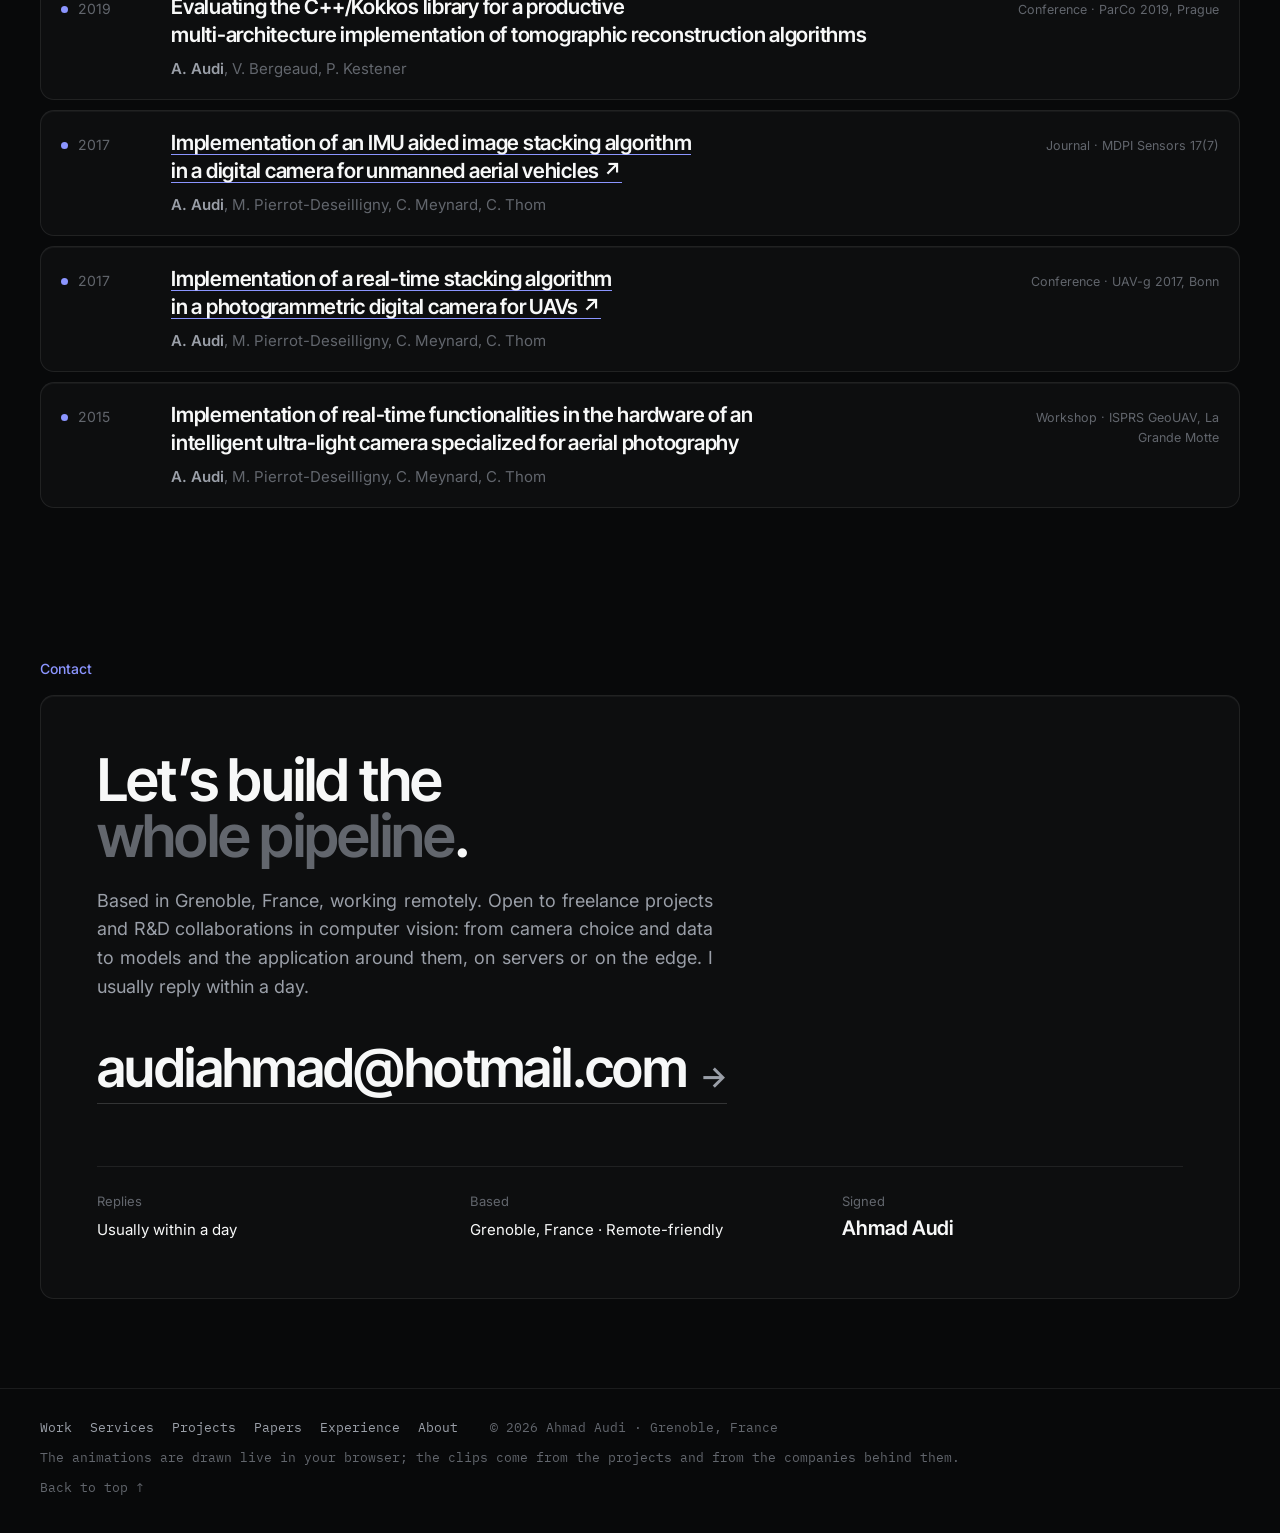
==== commit 0d489425: "FPV project back online with its benchmark clips; the real test-flight clip is removed from the site" ====
--- a/index.html
+++ b/index.html
@@ -23,8 +23,8 @@
   <link rel="preconnect" href="https://fonts.googleapis.com">
   <link rel="preconnect" href="https://fonts.gstatic.com" crossorigin>
   <link rel="stylesheet" href="https://fonts.googleapis.com/css2?family=Inter:wght@400..700&family=Inter+Tight:wght@500..700&family=IBM+Plex+Mono:wght@400;500;600&display=swap">
-  <link rel="stylesheet" href="styles.css?v=1794592425">
-  <link rel="stylesheet" href="styles-variants.css?v=1794592425">
+  <link rel="stylesheet" href="styles.css?v=1794603171">
+  <link rel="stylesheet" href="styles-variants.css?v=1794603171">
 
   <script>
     // Restore the visitor's light/dark choice before first paint, so there is no flash.
@@ -89,16 +89,17 @@
         <canvas id="heroCanvas" aria-hidden="true"></canvas>
       </div>
       <!-- Camera wall: one hero per project (used by looks with data-hero="wall"; js/herowall.js). -->
-      <div class="hero-wall" id="heroWall" aria-label="Eight projects, each with its own footage">
-        <a class="hw-main" id="hwMain" href="projects.html#p4" aria-label="Open the project: A thermal detector, camera to alert">
-          <img class="hw-still" id="hwStill" src="assets/img/projects/wg-buck-poster.jpg" alt="" loading="lazy">
+      <div class="hero-wall" id="heroWall" aria-label="Nine projects, each with its own footage">
+        <a class="hw-main" id="hwMain" href="projects.html#p2" aria-label="Open the project: Real-time tracking on an FPV drone">
+          <img class="hw-still" id="hwStill" src="assets/img/projects/fpv-dtb70-car6-poster.jpg" alt="" loading="lazy">
           <video class="hw-video" id="hwVideo" muted loop playsinline preload="none" aria-hidden="true"></video>
         </a>
         <div class="hw-cap">
-          <span class="hw-tt"><span class="hw-name" id="hwTitle">A thermal detector, camera to alert</span><span class="hw-result" id="hwResult">Whole chain: camera → Jetson → alert</span></span>
-          <a class="hw-open" id="hwOpen" href="projects.html#p4">Open the project →</a>
+          <span class="hw-tt"><span class="hw-name" id="hwTitle">Real-time tracking on an FPV drone</span><span class="hw-result" id="hwResult">30 fps at 1280×740 · Jetson Orin Nano Super</span></span>
+          <a class="hw-open" id="hwOpen" href="projects.html#p2">Open the project →</a>
         </div>
         <ol class="hw-grid" id="hwGrid">
+            <li><button type="button" data-word="drones" data-media='[{"v": "assets/video/hero/fpv-dtb70-car6.mp4", "s": "assets/img/projects/fpv-dtb70-car6-poster.jpg", "l": "DTB70 benchmark, a car"}, {"v": "assets/video/hero/fpv-uav123-boat.mp4", "s": "assets/img/projects/fpv-uav123-boat-poster.jpg", "l": "UAV123 benchmark, a tiny boat"}, {"v": "assets/video/hero/fpv-uav123-uav.mp4", "s": "assets/img/projects/fpv-uav123-uav-poster.jpg", "l": "UAV123 benchmark, a drone"}]' data-ar="2.025" data-short="FPV drone tracking" data-href="projects.html#p2" data-result="30 fps at 1280×740 · Jetson Orin Nano Super" data-cam="UAV · RGB · 30 fps" data-title="Real-time tracking on an FPV drone" data-video="assets/video/hero/fpv-dtb70-car6.mp4" data-still="assets/img/projects/fpv-dtb70-car6-poster.jpg" data-mk="#ffd23f" aria-label="Show: Real-time tracking on an FPV drone"><img src="assets/img/projects/fpv-dtb70-car6-thumb.jpg" alt="" loading="lazy"><span>UAV</span></button></li>
             <li><button type="button" data-word="wildlife at night" data-media='[{"v": "assets/video/hero/wg-buck.mp4", "s": "assets/img/projects/wg-buck-poster.jpg", "l": "a buck at dusk", "p": "50% 0%"}, {"v": "assets/video/hero/wg-doe.mp4", "s": "assets/img/projects/wg-doe-poster.jpg", "l": "two deer, two tracks", "p": "50% 0%"}, {"v": "assets/video/hero/wg-brush.mp4", "s": "assets/img/projects/wg-brush-poster.jpg", "l": "half hidden in tall grass", "p": "50% 0%"}, {"v": "assets/video/hero/wg-edge.mp4", "s": "assets/img/projects/wg-edge-poster.jpg", "l": "a buck at the brush edge", "p": "50% 0%"}]' data-pos="50% 0%" data-ar="1.25" data-short="Thermal detection" data-href="projects.html#p4" data-result="Whole chain: camera → Jetson → alert" data-cam="LWIR · 640×512 · YOLO + BoT-SORT" data-title="A thermal detector, camera to alert" data-video="assets/video/hero/wg-buck.mp4" data-still="assets/img/projects/wg-buck-poster.jpg" data-mk="#ff9ec4" aria-label="Show: A thermal detector, camera to alert"><img src="assets/img/projects/wg-buck-thumb.jpg" alt="" loading="lazy"><span>LWIR</span></button></li>
             <li><button type="button" data-word="airport runways" data-media='[{"v": "assets/video/hero/mdu-run-speed.mp4", "s": "assets/img/projects/mdu-run-speed-poster.jpg", "l": "at speed down the runway", "p": "50% 70%"}, {"v": "assets/video/hero/mdu-real-patrol.mp4", "s": "assets/img/projects/mdu-real-patrol-poster.jpg", "l": "patrol in the rain", "p": "50% 75%"}]' data-ar="1.778" data-short="Airport debris unit" data-href="projects.html#p1" data-result="Lead since 2023 · Debris under 2 cm" data-cam="Cameras · IMU · GNSS · edge SoC" data-title="The Mobile Detection Unit at Oreyeon" data-video="assets/video/hero/mdu-real-patrol.mp4" data-still="assets/img/projects/mdu-real-patrol-poster.jpg" data-mk="#7ee0f5" aria-label="Show: The Mobile Detection Unit at Oreyeon"><img src="assets/img/projects/mdu-ride-enters-thumb.jpg" alt="" loading="lazy"><span>MDU</span></button></li>
             <li><button type="button" data-word="thermal cameras" data-media='[{"v": "assets/video/hero/ati-detect.mp4", "s": "assets/img/projects/ati-person-poster.jpg", "l": "night, a person detected"}, {"v": "assets/video/hero/ati-track.mp4", "s": "assets/img/projects/ati-vehicle-poster.jpg", "l": "night, a vehicle tracked"}, {"v": "assets/video/hero/ati-corrected.mp4", "s": "assets/img/projects/ati-corrected-poster.jpg", "l": "corrected in the camera"}, {"v": "assets/video/hero/ati-shutterless.mp4", "s": "assets/img/projects/ati-shutterless-poster.jpg", "l": "shutterless, never freezes"}]' data-ar="1.778" data-short="Thermal image quality" data-href="projects.html#p15" data-result="Raw sensor → clean video · PC and in-camera C++" data-cam="LWIR · image processing in the camera" data-title="Image quality for thermal sensors, at Lynred" data-video="assets/video/hero/ati-detect.mp4" data-still="assets/img/projects/ati-person-poster.jpg" data-mk="#c3b5ff" aria-label="Show: Image quality for thermal sensors, at Lynred"><img src="assets/img/projects/ati-person-thumb.jpg" alt="" loading="lazy"><span>ISP</span></button></li>
@@ -119,7 +120,7 @@
         <div class="hero-main">
           <div class="hero-copy">
             <h1 class="wordmark" id="heroName">Ahmad <em>Audi</em><span class="accent">.</span></h1>
-            <p class="hero-statement"><span class="hs-line">Computer vision</span> <span class="hs-line">for <em class="hs-word" id="hsWord">wildlife at night</em>.</span></p>
+            <p class="hero-statement"><span class="hs-line">Computer vision</span> <span class="hs-line">for <em class="hs-word" id="hsWord">drones</em>.</span></p>
             <p class="hero-role">Computer vision, end to end: the cameras, the algorithms, and the machines that act on them.</p>
             <p class="hero-sub">Senior lead computer vision engineer at Oreyeon&nbsp;· Researcher,&nbsp;Ph.D.&nbsp;· Lecturer at USJ and LAU&nbsp;· Independent freelancer&nbsp;· Grenoble,&nbsp;France</p>
             <div class="hero-cta">
@@ -146,7 +147,7 @@
         <ul class="hero-stats" aria-label="At a glance">
           <li><b data-count="14" data-suffix=" years">14 years</b><span>In industry and R&amp;D: computer vision, embedded AI, thermal imaging, HPC</span></li>
           <li><b data-count="12" data-suffix=" years">12 years</b><span>Lecturing part-time at USJ, LAU, ESIEE and ESIEA</span></li>
-          <li><b data-count="80" data-suffix="+">80+</b><span>Projects delivered; 14 of them are shown here</span></li>
+          <li><b data-count="80" data-suffix="+">80+</b><span>Projects delivered; 15 of them are shown here</span></li>
           <li><b>Ph.D.</b><span>In embedded computer vision, IGN, 2017</span></li>
           <li><b>Now</b><span>Senior lead computer vision engineer at Oreyeon, since&nbsp;2023</span></li>
           <li class="hero-fig"><span>Fig. 0 · Drawn live in your browser, no video. The inset is the gimbal camera’s own view.</span></li>
@@ -207,7 +208,7 @@
           <h2 class="section-title reveal wipe" id="workTitle">Selected <em>projects</em>.</h2>
           <a class="link-arrow reveal" href="projects.html">Full write-ups <span aria-hidden="true">→</span></a>
         </div>
-        <p class="section-lede reveal">Fourteen samples from more than 80 projects. The write-ups do not say which client each project was for; the photos, clips and results come from the projects themselves. Every card opens the full write-up: what it does, my part, one fact you can check.</p>
+        <p class="section-lede reveal">Fifteen samples from more than 80 projects. The write-ups do not say which client each project was for; the photos, clips and results come from the projects themselves. Every card opens the full write-up: what it does, my part, one fact you can check.</p>
       </div>
 
       <div class="container">
@@ -220,7 +221,23 @@
           <button type="button" data-f="research" aria-pressed="false">Research <span></span></button>
         </div>
         <div class="pgrid" data-stagger>
-          <a class="pcard pcard-feat reveal" href="projects.html#p14" data-tags="thermal research">
+          <a class="pcard pcard-feat reveal" href="projects.html#p2" data-tags="drones">
+            <div class="pcard-media" data-cls="DTB70 car6 · tracker vs ground truth">
+              <div class="vrot" data-max="11000" role="img" aria-label="Clips from the FPV tracking project: benchmark runs on DTB70 and UAV123 with the tracker’s box on the target">
+                <video class="is-on" src="assets/video/fpv-dtb70-car6.mp4" poster="assets/img/projects/fpv-dtb70-car6-poster.jpg" muted playsinline preload="metadata" data-cls="DTB70 car6 · tracker vs ground truth"></video>
+                <video data-src="assets/video/fpv-uav123-boat.mp4" poster="assets/img/projects/fpv-uav123-boat-poster.jpg" muted playsinline preload="none" data-cls="UAV123 · a tiny boat"></video>
+                <video data-src="assets/video/fpv-uav123-uav.mp4" poster="assets/img/projects/fpv-uav123-uav-poster.jpg" muted playsinline preload="none" data-cls="UAV123 · a drone tracking a drone"></video>
+              </div>
+              <span class="row-corner tl" aria-hidden="true"></span><span class="row-corner tr" aria-hidden="true"></span><span class="row-corner bl" aria-hidden="true"></span><span class="row-corner br" aria-hidden="true"></span>
+            </div>
+            <div class="pcard-body">
+              <p class="pcard-cat">01 · Freelance · Embedded AI · UAV</p>
+              <h3>Real-time visual tracking on a Jetson for FPV drones</h3>
+              <p>The operator picks one target; the drone keeps it locked while both move. A state-of-the-art tracker, adapted for the Jetson, with a 30 fps low-latency video link. The clips: benchmark runs on DTB70 and UAV123.</p>
+              <p class="pcard-result">30 fps at 1280×740 · Jetson Orin Nano Super</p>
+            </div>
+          </a>
+          <a class="pcard pcard-feat pcard-feat-alt reveal" href="projects.html#p14" data-tags="thermal research">
             <div class="pcard-media pcard-media-cmp" data-cls="LWIR · AI denoiser · on the camera">
               <div class="compare" data-before="Noisy" data-after="Denoised" data-auto role="img" aria-label="Thermal image of a person in front of a hedge, grainy on one side of a moving divider and clean on the other">
                 <img class="cmp-a" src="assets/img/projects/ldn-person-noisy.jpg" alt="" loading="lazy">
@@ -230,7 +247,7 @@
               <span class="row-corner tl" aria-hidden="true"></span><span class="row-corner tr" aria-hidden="true"></span><span class="row-corner bl" aria-hidden="true"></span><span class="row-corner br" aria-hidden="true"></span>
             </div>
             <div class="pcard-body">
-              <p class="pcard-cat">01 · Lynred · Infrared · Embedded AI</p>
+              <p class="pcard-cat">02 · Lynred · Infrared · Embedded AI</p>
               <h3>An AI denoiser for thermal cameras, small enough to live in the camera</h3>
               <p>Raw thermal video is grainy and striped. The embedded denoising model I worked on at Lynred cleans each frame on the camera’s own processor and keeps the edges; Lynred presented it at SPIE DCS 2025 as Lynred Denoiser Net. Drag the divider.</p>
               <p class="pcard-result">Runs in the camera · Proc. SPIE 13469</p>
@@ -249,7 +266,7 @@
               <span class="row-corner tl" aria-hidden="true"></span><span class="row-corner tr" aria-hidden="true"></span><span class="row-corner bl" aria-hidden="true"></span><span class="row-corner br" aria-hidden="true"></span>
             </div>
             <div class="pcard-body">
-              <p class="pcard-cat">02 · Lynred · Infrared · Image quality</p>
+              <p class="pcard-cat">03 · Lynred · Infrared · Image quality</p>
               <h3>Image quality for thermal sensors, from the raw pixels up</h3>
               <p>Raw infrared images are uneven, striped and grainy, with dead pixels. At Lynred I worked on the chain that cleans them (non-uniformity correction, defective pixels, noise and stripes, contrast and detail), then detection and tracking, in C++ on a PC and on the camera’s SoC.</p>
               <p class="pcard-result">Raw sensor → clean video · PC and in-camera C++</p>
@@ -266,7 +283,7 @@
               <span class="row-corner tl" aria-hidden="true"></span><span class="row-corner tr" aria-hidden="true"></span><span class="row-corner bl" aria-hidden="true"></span><span class="row-corner br" aria-hidden="true"></span>
             </div>
             <div class="pcard-body">
-              <p class="pcard-cat">03 · Freelance · Thermal · Embedded AI</p>
+              <p class="pcard-cat">04 · Freelance · Thermal · Embedded AI</p>
               <h3>A thermal object detector, from camera choice to live alerts</h3>
               <p>Camera choice, acquisition, data and labelling, a custom YOLO model and a multithreaded C++ inference pipeline with alerts.</p>
               <p class="pcard-result">Whole chain: camera → Jetson → alert</p>
@@ -278,7 +295,7 @@
               <span class="row-corner tl" aria-hidden="true"></span><span class="row-corner tr" aria-hidden="true"></span><span class="row-corner bl" aria-hidden="true"></span><span class="row-corner br" aria-hidden="true"></span>
             </div>
             <div class="pcard-body">
-              <p class="pcard-cat">04 · Freelance · Robotics · 3D vision</p>
+              <p class="pcard-cat">05 · Freelance · Robotics · 3D vision</p>
               <h3>Vision-guided bin picking and assembly, without fixtures</h3>
               <p>Perception-only targets in a closed loop: segmentation, pose, work-in-progress tracking, motion planning; 17 perturbations, no flips after anchoring.</p>
               <p class="pcard-result">Sub-mm pick targets · Placement flips 11/17 → 0</p>
@@ -297,7 +314,7 @@
               <span class="row-corner tl" aria-hidden="true"></span><span class="row-corner tr" aria-hidden="true"></span><span class="row-corner bl" aria-hidden="true"></span><span class="row-corner br" aria-hidden="true"></span>
             </div>
             <div class="pcard-body">
-              <p class="pcard-cat">05 · Freelance · Video analytics · Jetson</p>
+              <p class="pcard-cat">06 · Freelance · Video analytics · Jetson</p>
               <h3>DeepStream pipeline with a local vision-language model</h3>
               <p>RTSP cameras batched on a Jetson’s GPU, a TensorRT detector, and short questions to a small VLM served by llama.cpp.</p>
               <p class="pcard-result">87 detections/s on 4 streams · Yes/no answers in 0.3 s</p>
@@ -313,7 +330,7 @@
               <span class="row-corner tl" aria-hidden="true"></span><span class="row-corner tr" aria-hidden="true"></span><span class="row-corner bl" aria-hidden="true"></span><span class="row-corner br" aria-hidden="true"></span>
             </div>
             <div class="pcard-body">
-              <p class="pcard-cat">06 · Freelance · Thermal · Deep learning</p>
+              <p class="pcard-cat">07 · Freelance · Thermal · Deep learning</p>
               <h3>On-device super-resolution for a vehicle thermal gimbal</h3>
               <p>A lightweight network doubles the resolution of every frame on the processor next to the sensor.</p>
               <p class="pcard-result">256×320 → 512×640 on the device</p>
@@ -329,7 +346,7 @@
               <span class="row-corner tl" aria-hidden="true"></span><span class="row-corner tr" aria-hidden="true"></span><span class="row-corner bl" aria-hidden="true"></span><span class="row-corner br" aria-hidden="true"></span>
             </div>
             <div class="pcard-body">
-              <p class="pcard-cat">07 · Freelance · Thermal · Image quality</p>
+              <p class="pcard-cat">08 · Freelance · Thermal · Image quality</p>
               <h3>HDR tone mapping for thermal video</h3>
               <p>16-bit sensor data to an 8-bit display without flattening the scene around one hot object.</p>
               <p class="pcard-result">Detail kept in the coldest and hottest regions</p>
@@ -346,7 +363,7 @@
               <span class="row-corner tl" aria-hidden="true"></span><span class="row-corner tr" aria-hidden="true"></span><span class="row-corner bl" aria-hidden="true"></span><span class="row-corner br" aria-hidden="true"></span>
             </div>
             <div class="pcard-body">
-              <p class="pcard-cat">08 · Freelance · Industrial · C++</p>
+              <p class="pcard-cat">09 · Freelance · Industrial · C++</p>
               <h3>Perception pipeline for an industrial 3D time-of-flight camera</h3>
               <p>From depth and amplitude images to point clouds, segmentation, object sizing and pose, inside a 320 × 240 ToF camera.</p>
               <p class="pcard-result">Launched product · ±5 mm · Three embedded use cases</p>
@@ -362,7 +379,7 @@
               <span class="row-corner tl" aria-hidden="true"></span><span class="row-corner tr" aria-hidden="true"></span><span class="row-corner bl" aria-hidden="true"></span><span class="row-corner br" aria-hidden="true"></span>
             </div>
             <div class="pcard-body">
-              <p class="pcard-cat">09 · Freelance · Industrial · Deep learning</p>
+              <p class="pcard-cat">10 · Freelance · Industrial · Deep learning</p>
               <h3>Defect detection on textured surfaces for a production line</h3>
               <p>From classical statistics to deep-learning detection and classification on moving fabric, with real-time size estimation.</p>
               <p class="pcard-result">Several textures · No per-material tuning</p>
@@ -378,7 +395,7 @@
               <span class="row-corner tl" aria-hidden="true"></span><span class="row-corner tr" aria-hidden="true"></span><span class="row-corner bl" aria-hidden="true"></span><span class="row-corner br" aria-hidden="true"></span>
             </div>
             <div class="pcard-body">
-              <p class="pcard-cat">10 · Freelance · Agriculture · PyTorch</p>
+              <p class="pcard-cat">11 · Freelance · Agriculture · PyTorch</p>
               <h3>Feed-bunk monitoring in dairy barns from fixed cameras</h3>
               <p>Segment the bunk, classify full, low or empty, count the cows and recognise the feed tractors.</p>
               <p class="pcard-result">Evaluated across three camera angles</p>
@@ -390,7 +407,7 @@
               <span class="row-corner tl" aria-hidden="true"></span><span class="row-corner tr" aria-hidden="true"></span><span class="row-corner bl" aria-hidden="true"></span><span class="row-corner br" aria-hidden="true"></span>
             </div>
             <div class="pcard-body">
-              <p class="pcard-cat">11 · Freelance · Retail · C++</p>
+              <p class="pcard-cat">12 · Freelance · Retail · C++</p>
               <h3>Real-time people counting on a CPU</h3>
               <p>YOLOv5 and ByteTrack in C++ on NCNN, so each person is counted once with no GPU.</p>
               <p class="pcard-result">CPU only · YOLOv5 + ByteTrack on NCNN</p>
@@ -406,7 +423,7 @@
               <span class="row-corner tl" aria-hidden="true"></span><span class="row-corner tr" aria-hidden="true"></span><span class="row-corner bl" aria-hidden="true"></span><span class="row-corner br" aria-hidden="true"></span>
             </div>
             <div class="pcard-body">
-              <p class="pcard-cat">12 · Day job · Oreyeon · Edge SoC</p>
+              <p class="pcard-cat">13 · Day job · Oreyeon · Edge SoC</p>
               <h3>Vision R&amp;D at Oreyeon: the Mobile Detection Unit</h3>
               <p>A unit on an airport patrol vehicle that finds and geolocates runway debris and pavement damage; I lead its computer vision: sensors (cameras, IMU, GPS), calibration and edge deployment.</p>
               <p class="pcard-result">Lead since 2023 · Debris under 2 cm</p>
@@ -418,7 +435,7 @@
               <span class="row-corner tl" aria-hidden="true"></span><span class="row-corner tr" aria-hidden="true"></span><span class="row-corner bl" aria-hidden="true"></span><span class="row-corner br" aria-hidden="true"></span>
             </div>
             <div class="pcard-body">
-              <p class="pcard-cat">13 · Ph.D. · FPGA · Embedded vision</p>
+              <p class="pcard-cat">14 · Ph.D. · FPGA · Embedded vision</p>
               <h3>IMU-aided image stacking in a drone camera</h3>
               <p>Ten short exposures aligned with the gyroscopes and stacked into one sharp image, inside the camera’s Zynq FPGA.</p>
               <p class="pcard-result">Resampling 36.9 s → 0.41 s in the FPGA</p>
@@ -430,7 +447,7 @@
               <span class="row-corner tl" aria-hidden="true"></span><span class="row-corner tr" aria-hidden="true"></span><span class="row-corner bl" aria-hidden="true"></span><span class="row-corner br" aria-hidden="true"></span>
             </div>
             <div class="pcard-body">
-              <p class="pcard-cat">14 · Postdoc · HPC · GPU</p>
+              <p class="pcard-cat">15 · Postdoc · HPC · GPU</p>
               <h3>Tomographic reconstruction on CPUs and GPUs with Kokkos</h3>
               <p>X-ray and ultrasound reconstruction from CIVA rewritten in C++ with Kokkos so one source runs on multicore CPUs and GPUs.</p>
               <p class="pcard-result">Presented at ParCo 2019</p>
@@ -438,7 +455,7 @@
           </a>
         </div>
         <div class="work-foot reveal">
-          <a class="pill pill-fill pill-lg" href="projects.html">Open the full write-ups (14) <span aria-hidden="true">→</span></a>
+          <a class="pill pill-fill pill-lg" href="projects.html">Open the full write-ups (15) <span aria-hidden="true">→</span></a>
           <p class="work-foot-note">Every card opens its project: what it does, my part, one fact you can check, with the photos, clips, 3D views and benchmark numbers.</p>
         </div>
         <div class="soon reveal"><span class="live-dot" aria-hidden="true"></span><p class="soon-text"><b>Coming soon.</b> New projects and news are being written up and will appear here.</p></div>
@@ -572,7 +589,7 @@
             <div class="tl-card">
               <p class="tl-meta">2023 — now</p>
               <h3>Independent freelancer, computer vision <span class="log-org">· Remote</span></h3>
-              <p>End-to-end vision systems for clients: camera choice, data, models, and the application around them, moved to GPUs or edge devices when the project needs it. Nine of them are in the <a href="#work">work</a> above.</p>
+              <p>End-to-end vision systems for clients: camera choice, data, models, and the application around them, moved to GPUs or edge devices when the project needs it. Ten of them are in the <a href="#work">work</a> above.</p>
             </div>
           </li>
           <li class="tl-item reveal">
@@ -691,7 +708,7 @@
               <li>
                 <p class="more-meta">Freelance · 2023–now</p>
                 <h4>Client computer vision</h4>
-                <p>Nine of the projects are on the <a href="projects.html">projects page</a>. Smaller jobs not shown: image stitching, video stabilisation, measurement from images, and moving code between Python and C/C++ or onto GPUs.</p>
+                <p>Ten of the projects are on the <a href="projects.html">projects page</a>. Smaller jobs not shown: image stitching, video stabilisation, measurement from images, and moving code between Python and C/C++ or onto GPUs.</p>
               </li>
             </ul>
           </div>
@@ -788,17 +805,17 @@
     </div>
   </footer>
 
-  <script src="js/main.js?v=1794592425"></script>
-  <script src="js/titles.js?v=1794592425"></script>
-  <script src="js/ambient.js?v=1794592425"></script>
-  <script src="js/work.js?v=1794592425"></script>
-  <script src="js/sims.js?v=1794592425"></script>
-  <script src="js/previews.js?v=1794592425"></script>
-  <script src="js/hero3d.js?v=1794592425"></script>
-  <script src="js/herowall.js?v=1794592425"></script>
-  <script src="js/motifs.js?v=1794592425"></script>
-  <script src="js/compare.js?v=1794592425"></script>
-  <script src="js/rotate.js?v=1794592425"></script>
-  <script src="js/pfilter.js?v=1794592425"></script>
+  <script src="js/main.js?v=1794603171"></script>
+  <script src="js/titles.js?v=1794603171"></script>
+  <script src="js/ambient.js?v=1794603171"></script>
+  <script src="js/work.js?v=1794603171"></script>
+  <script src="js/sims.js?v=1794603171"></script>
+  <script src="js/previews.js?v=1794603171"></script>
+  <script src="js/hero3d.js?v=1794603171"></script>
+  <script src="js/herowall.js?v=1794603171"></script>
+  <script src="js/motifs.js?v=1794603171"></script>
+  <script src="js/compare.js?v=1794603171"></script>
+  <script src="js/rotate.js?v=1794603171"></script>
+  <script src="js/pfilter.js?v=1794603171"></script>
 </body>
 </html>
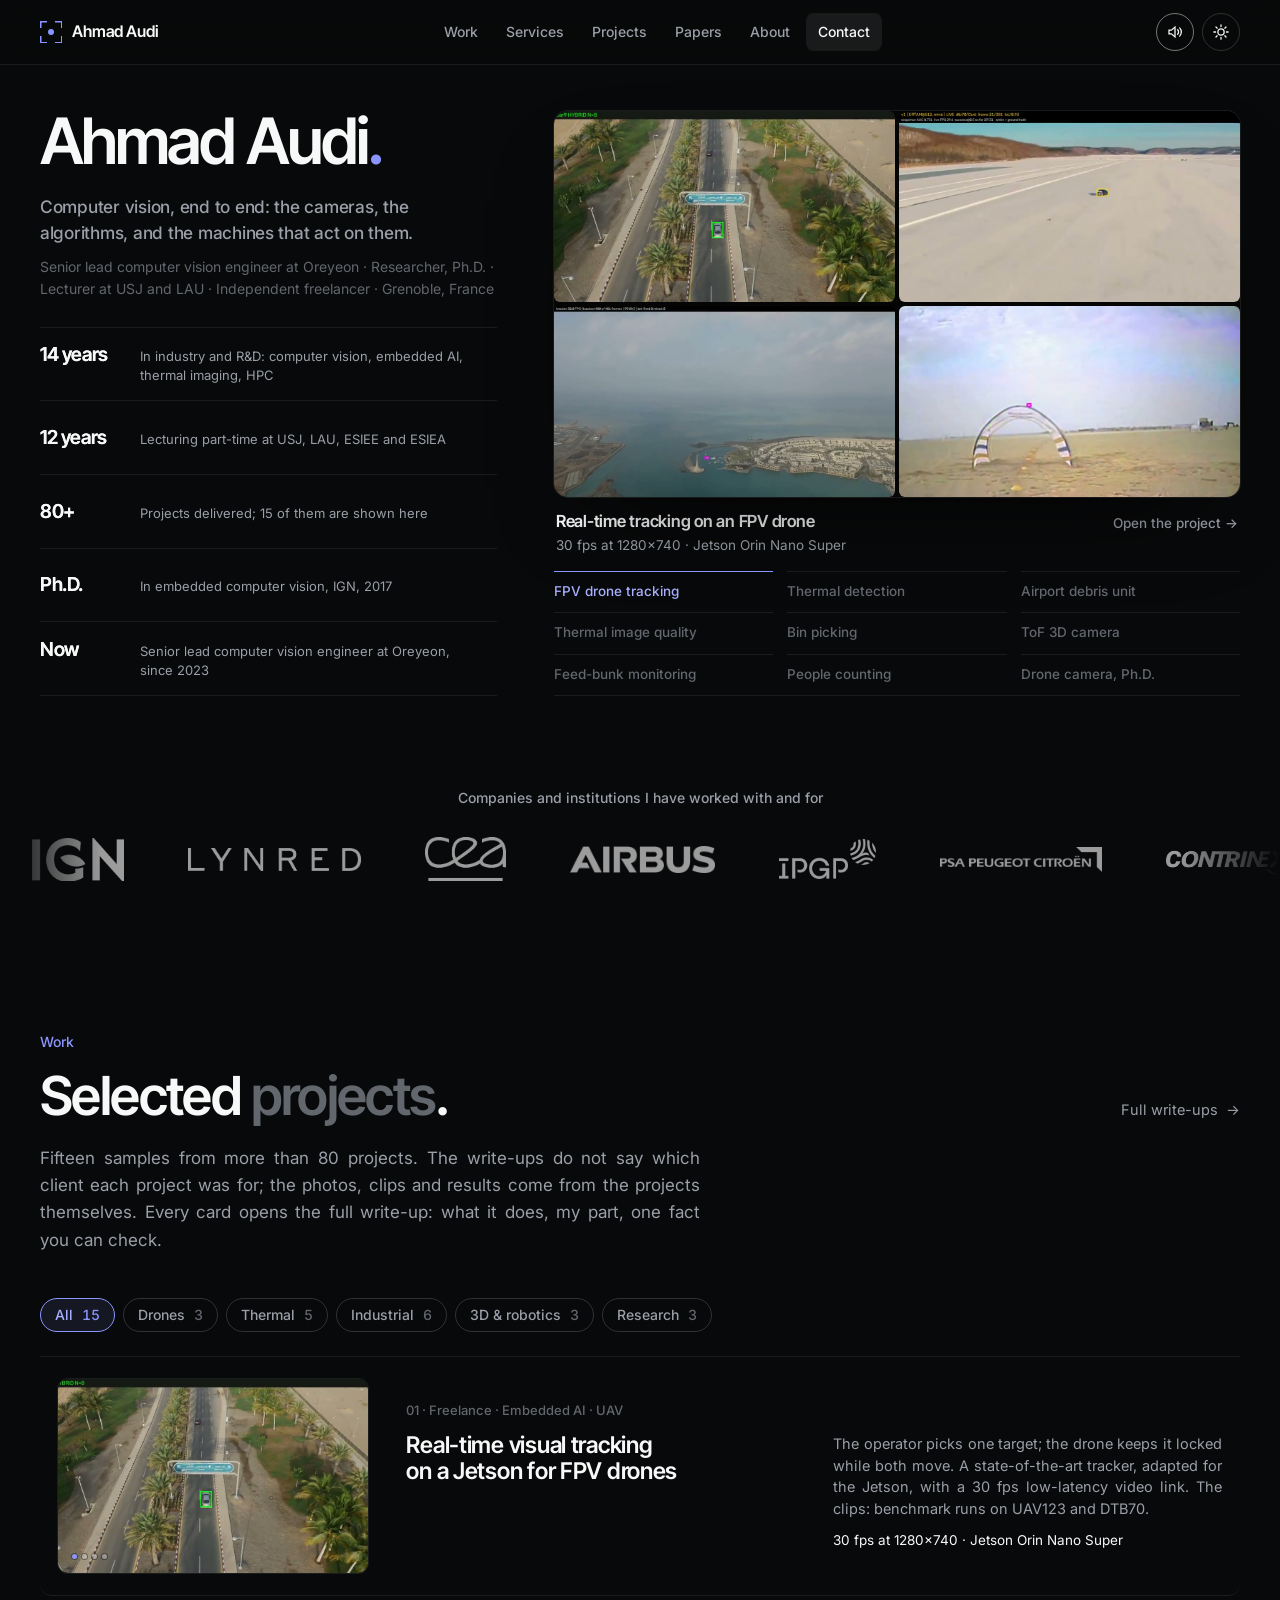
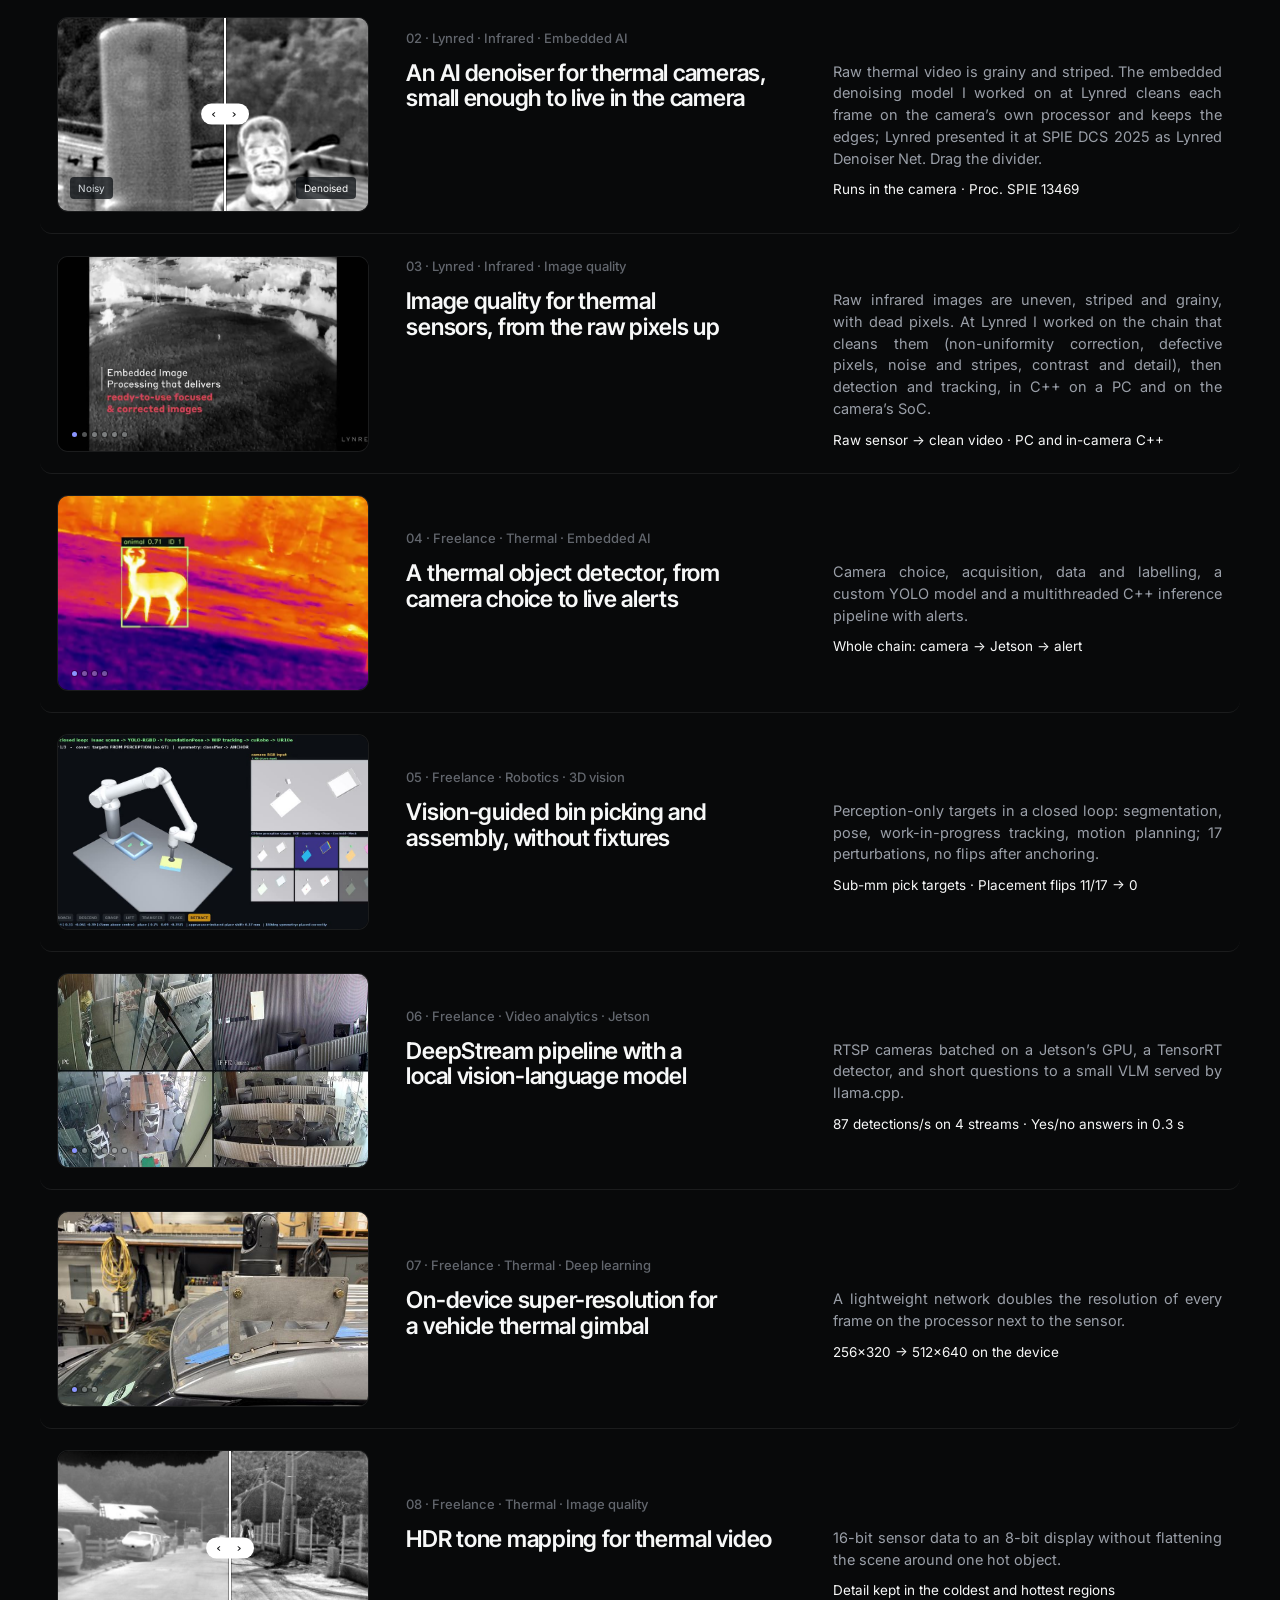
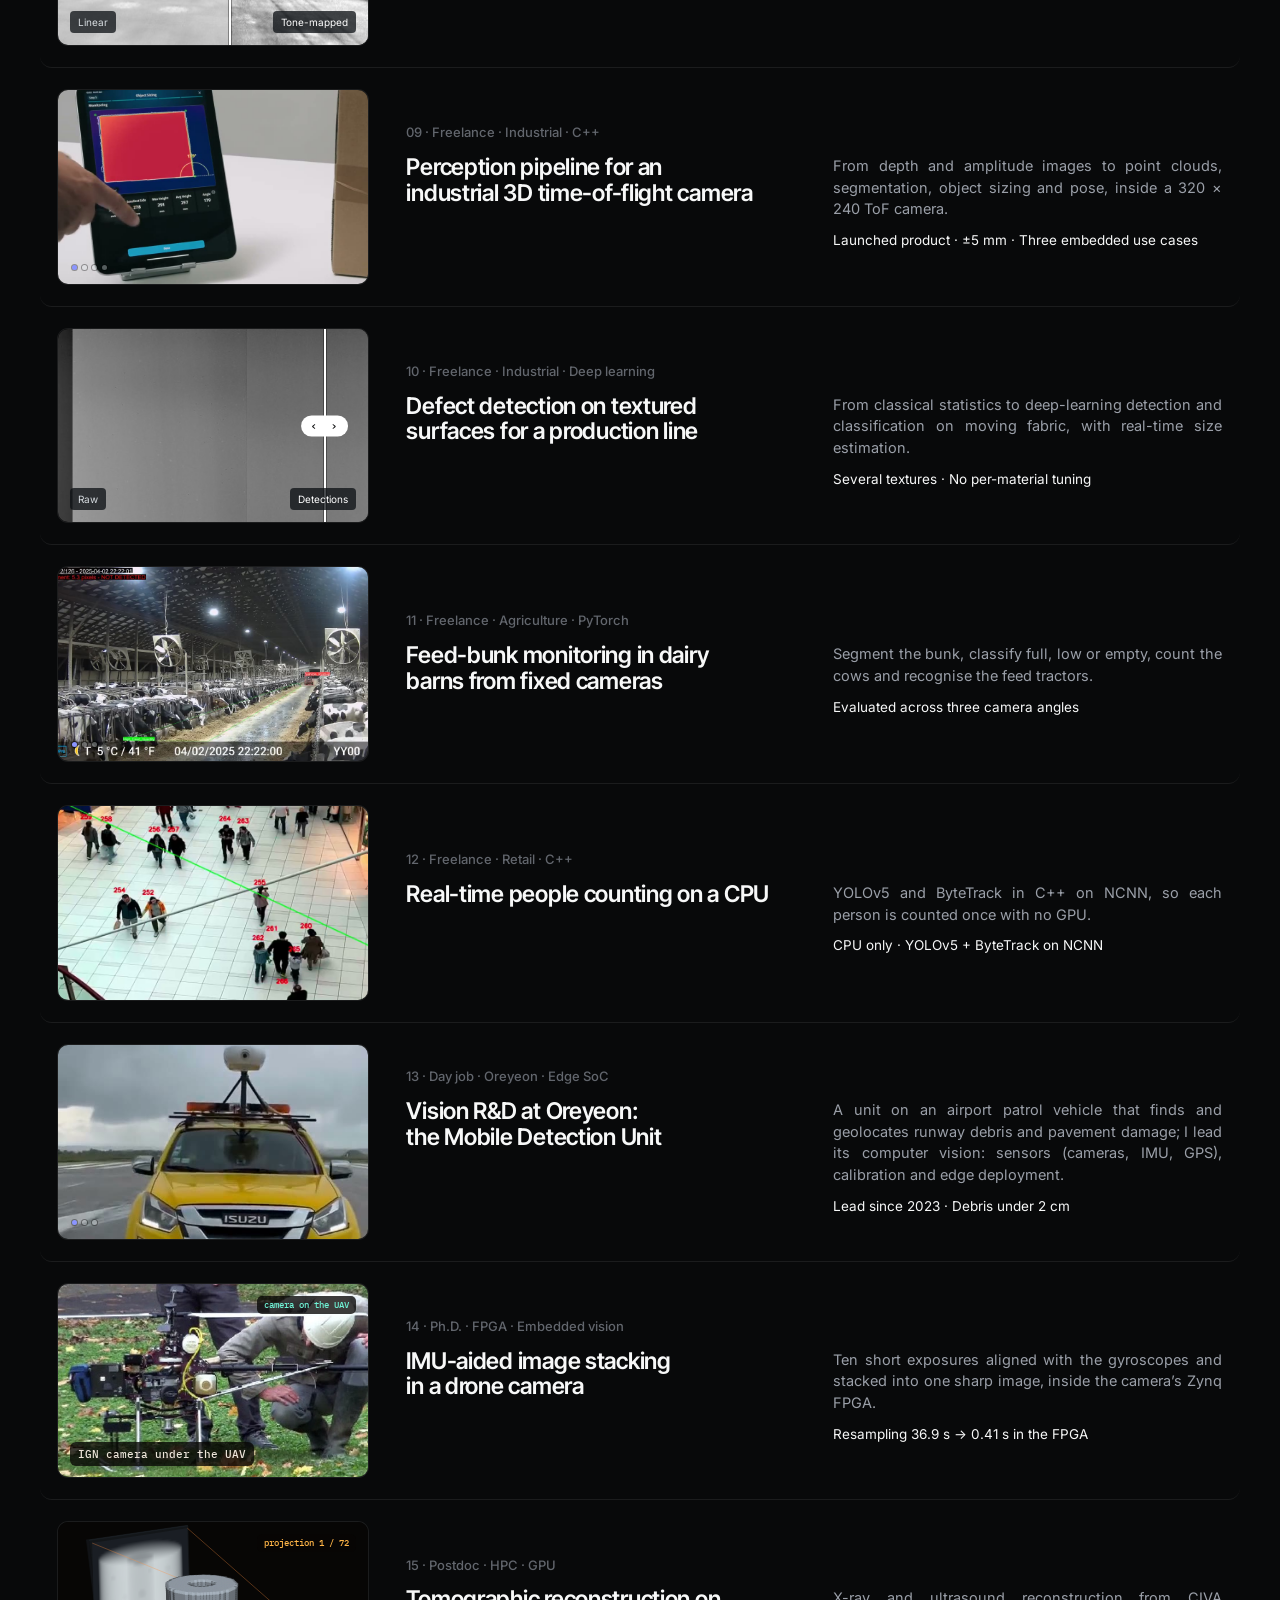
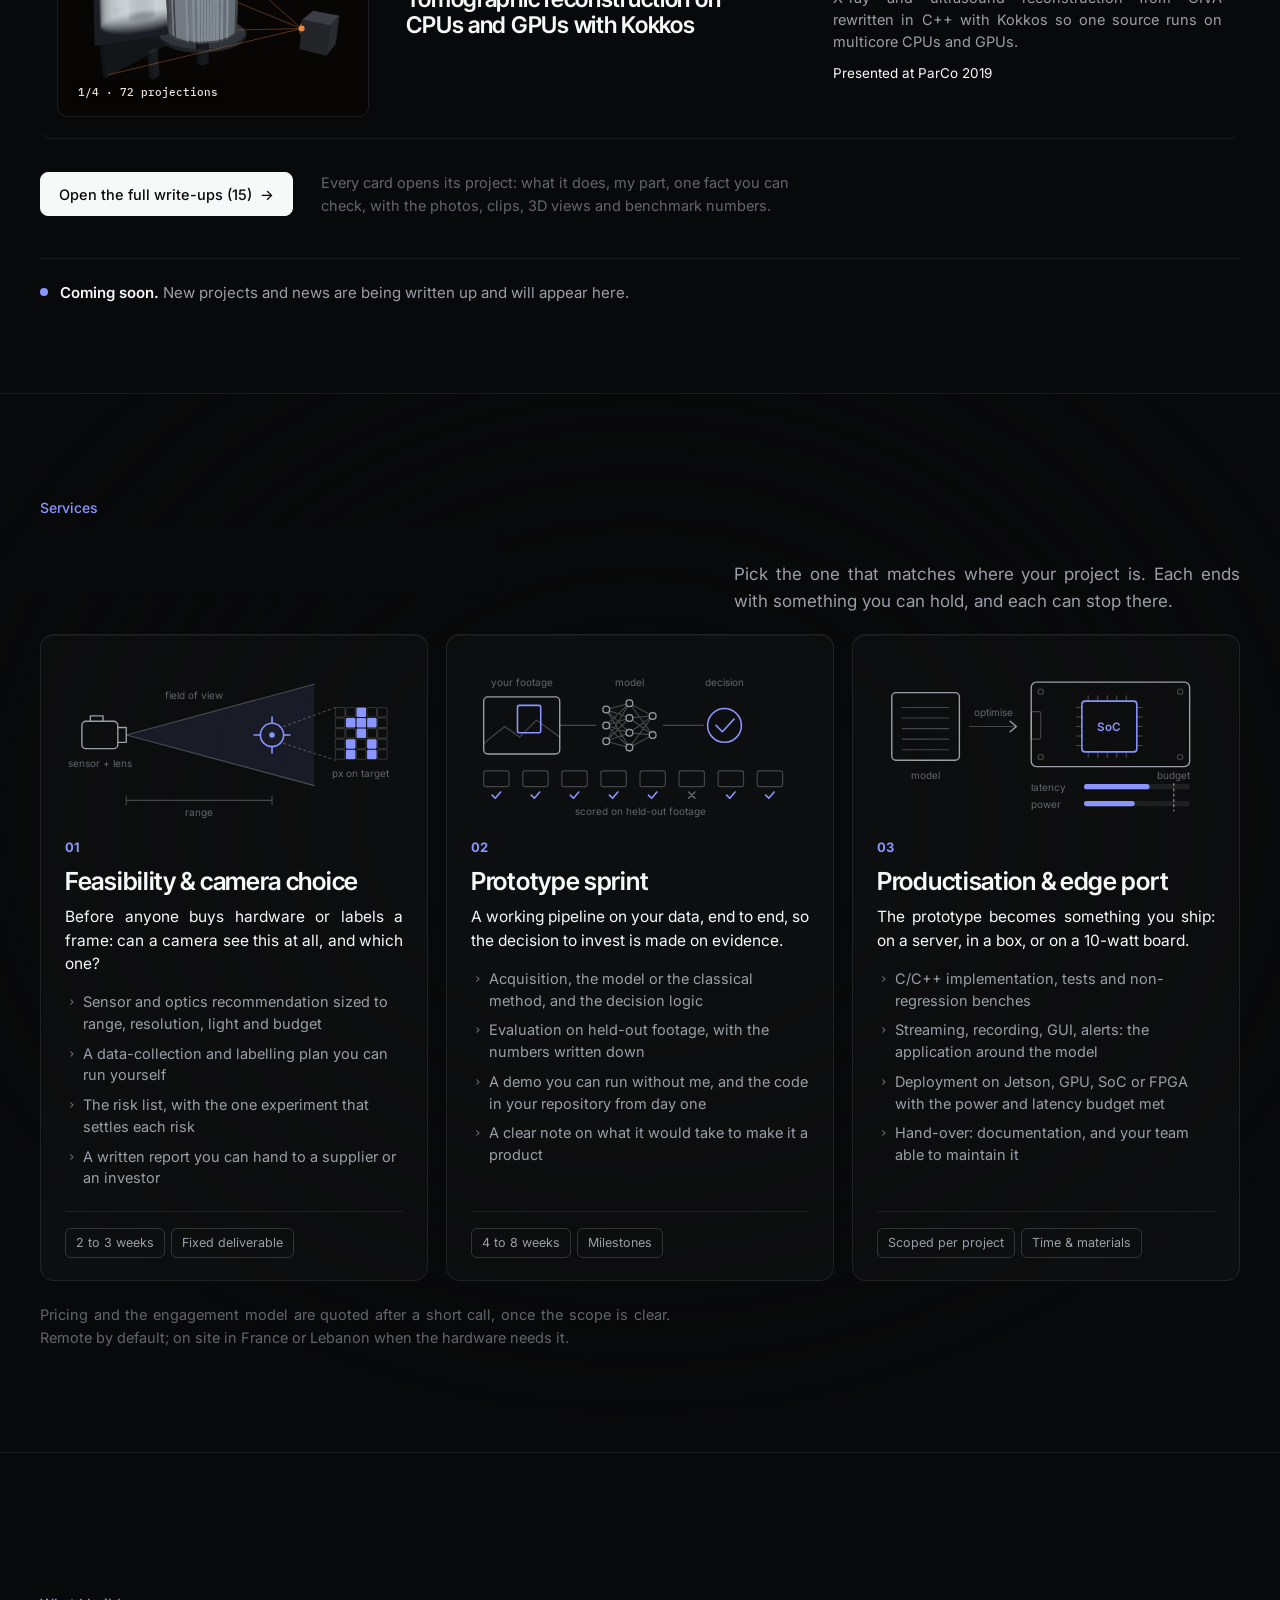
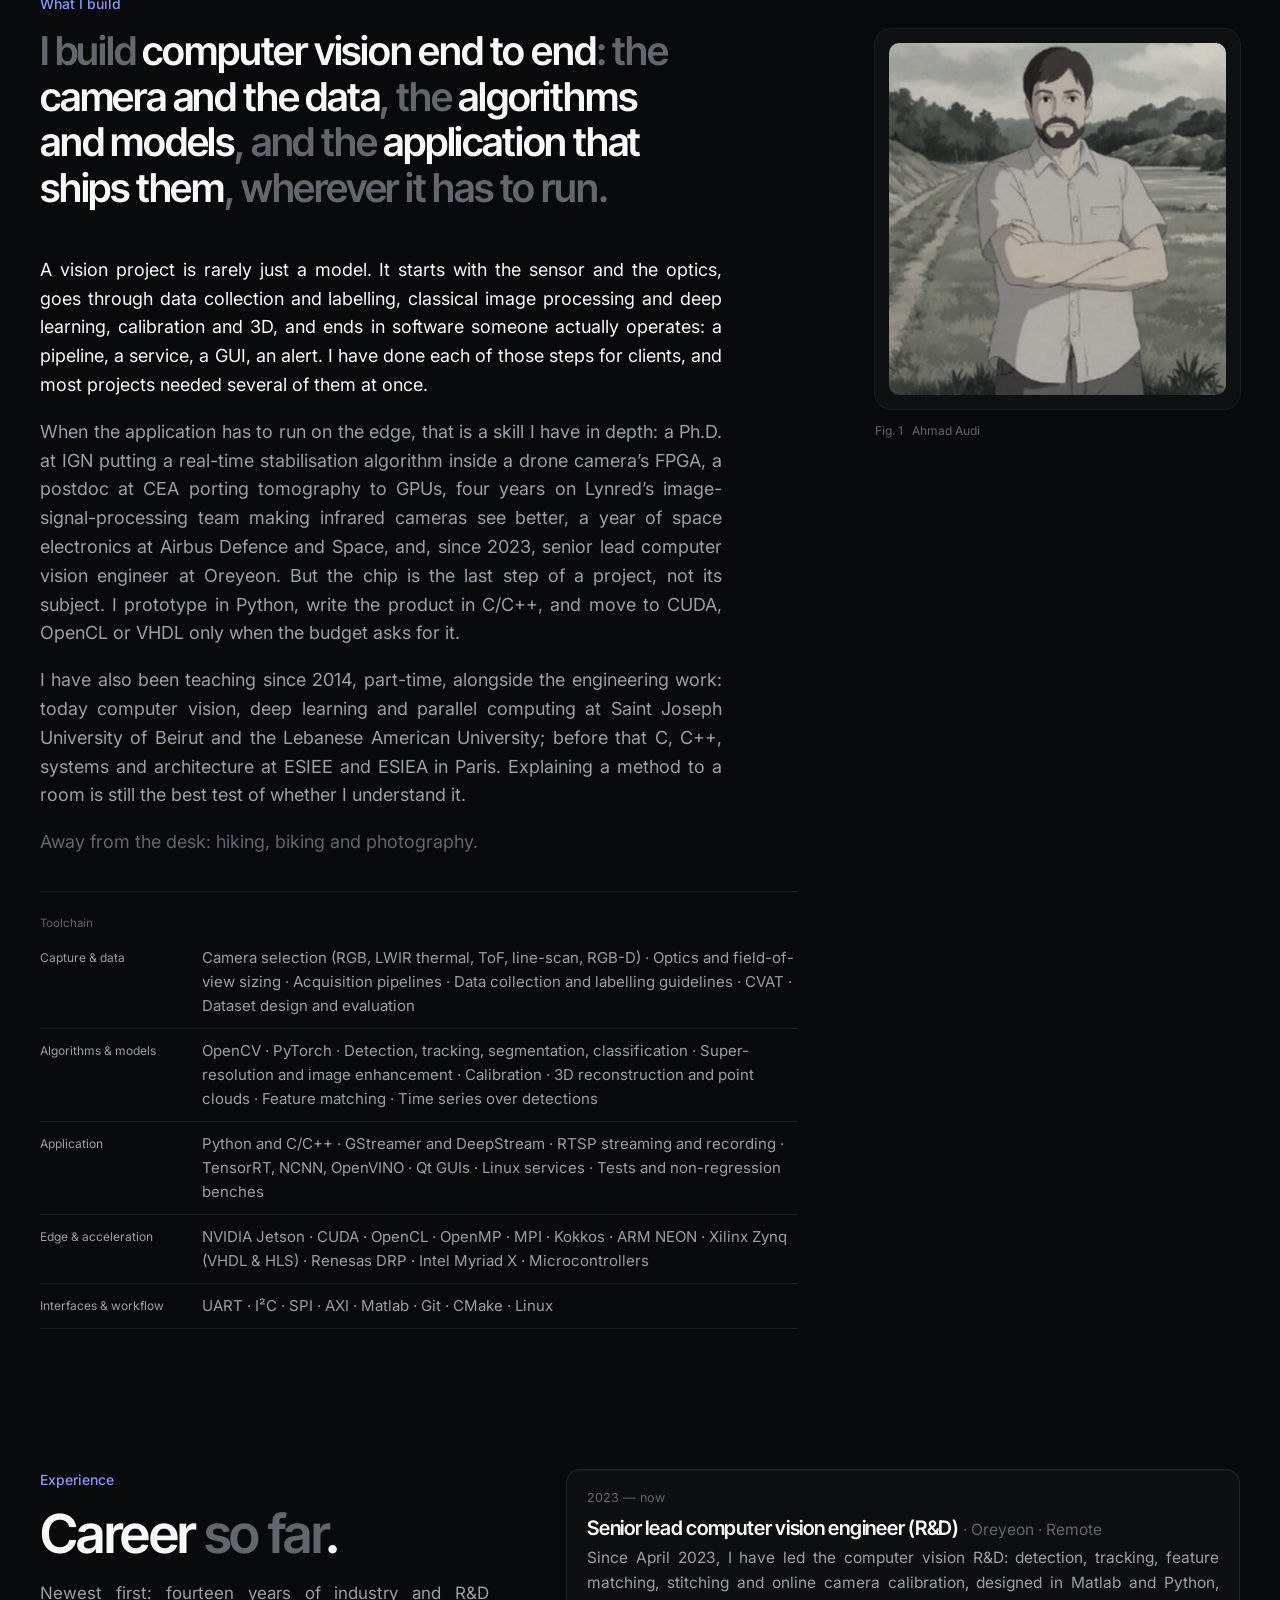
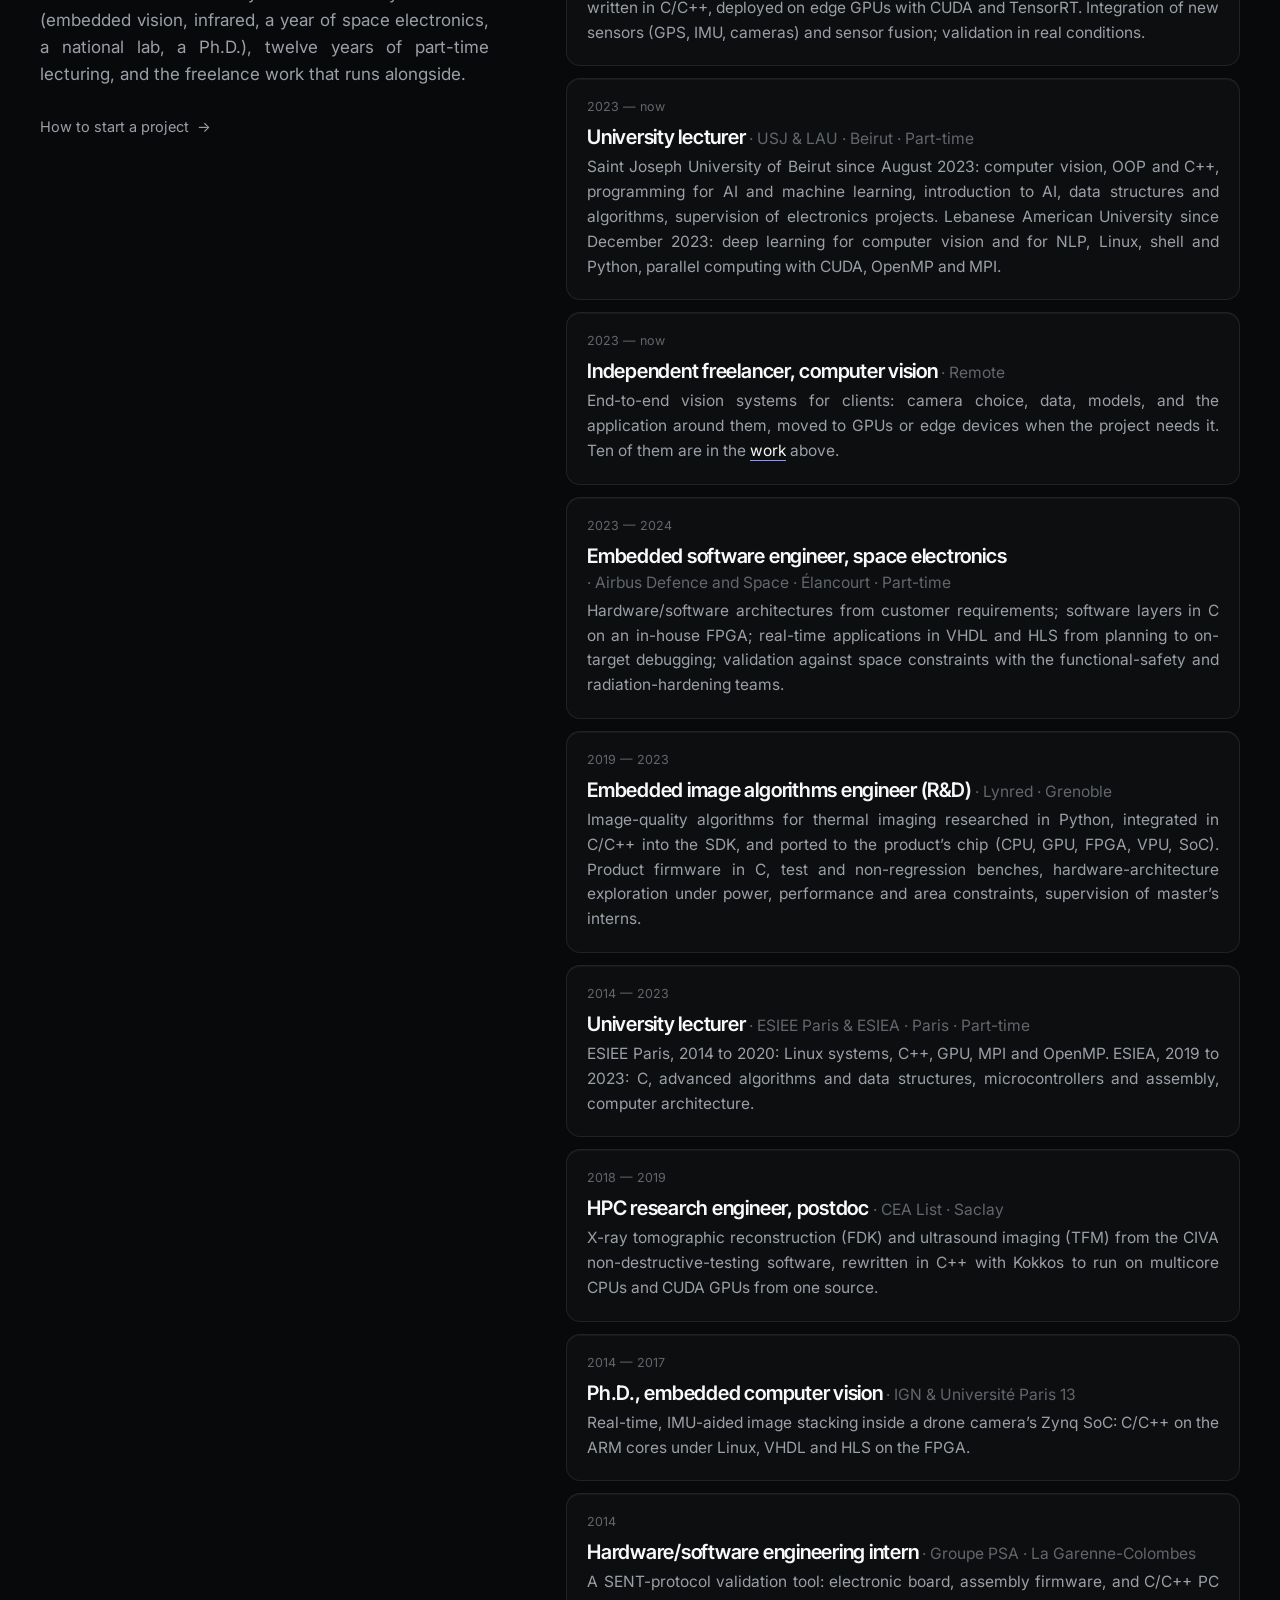
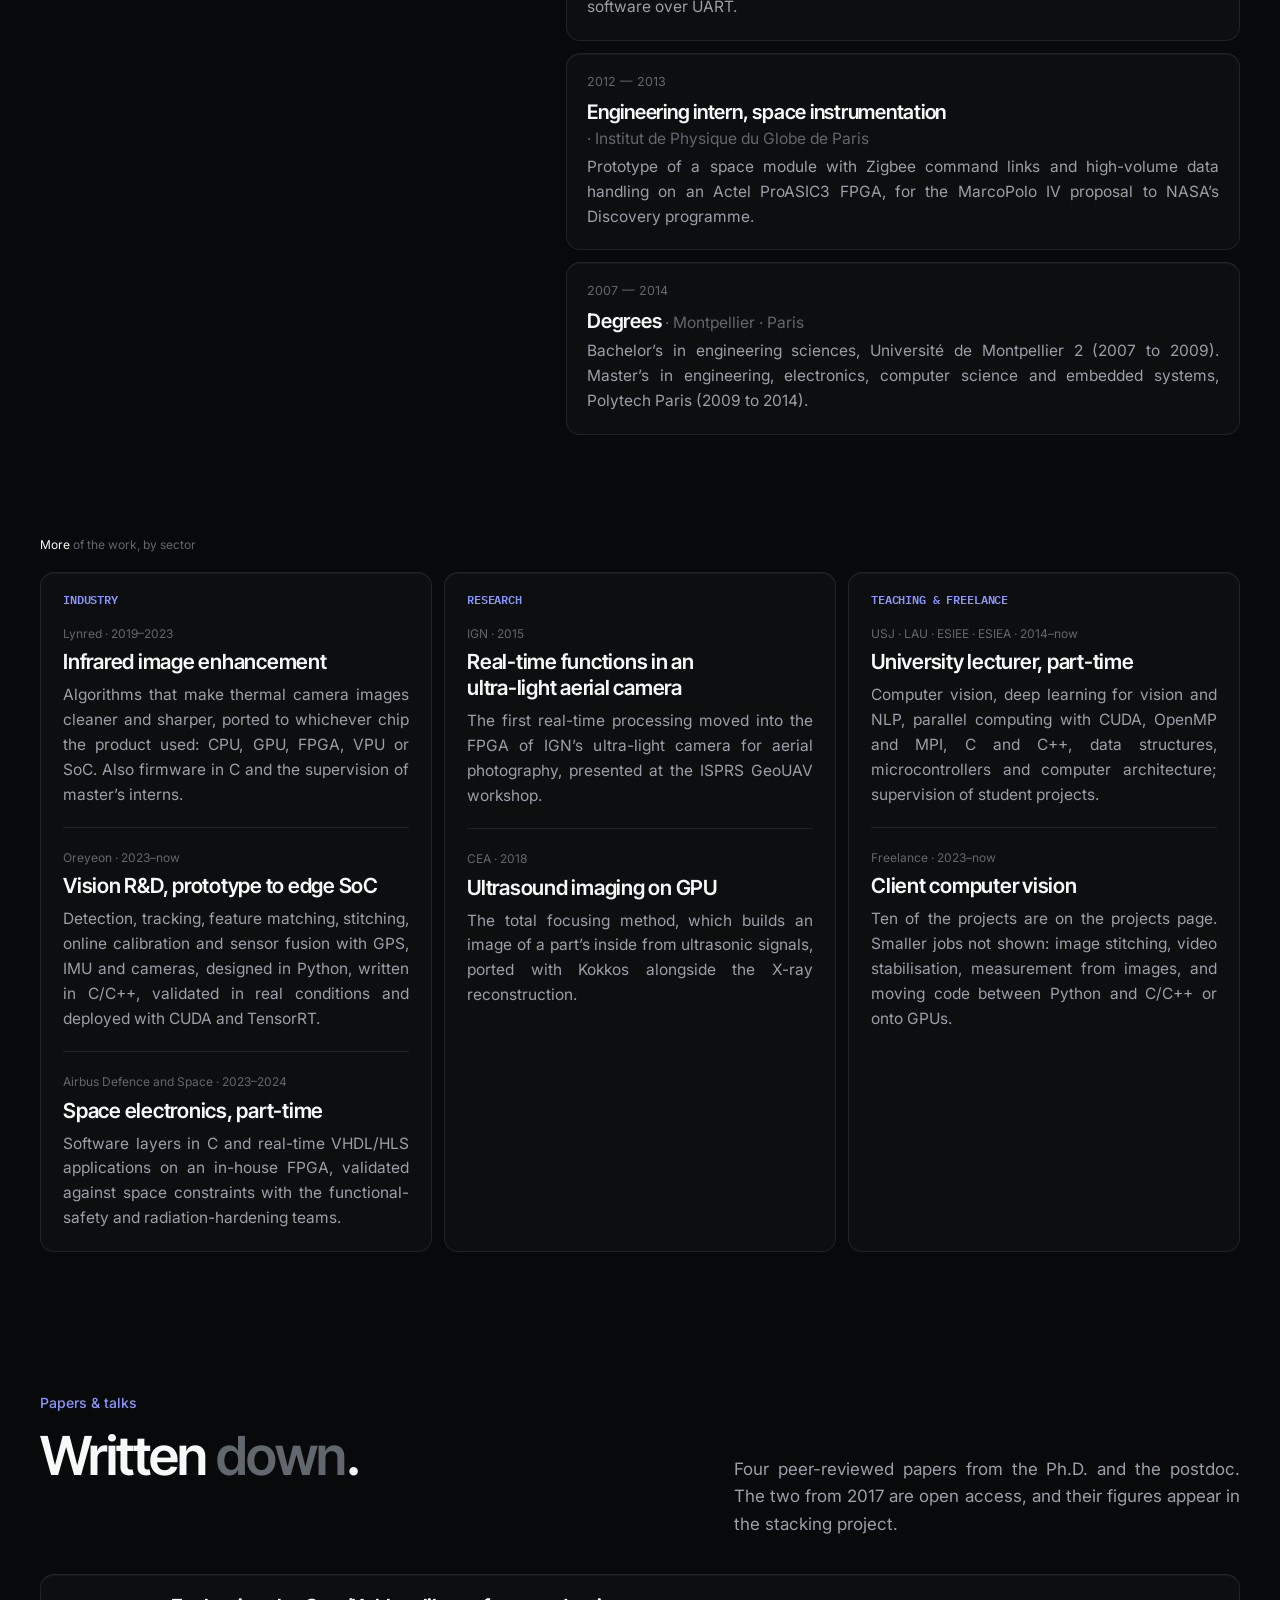
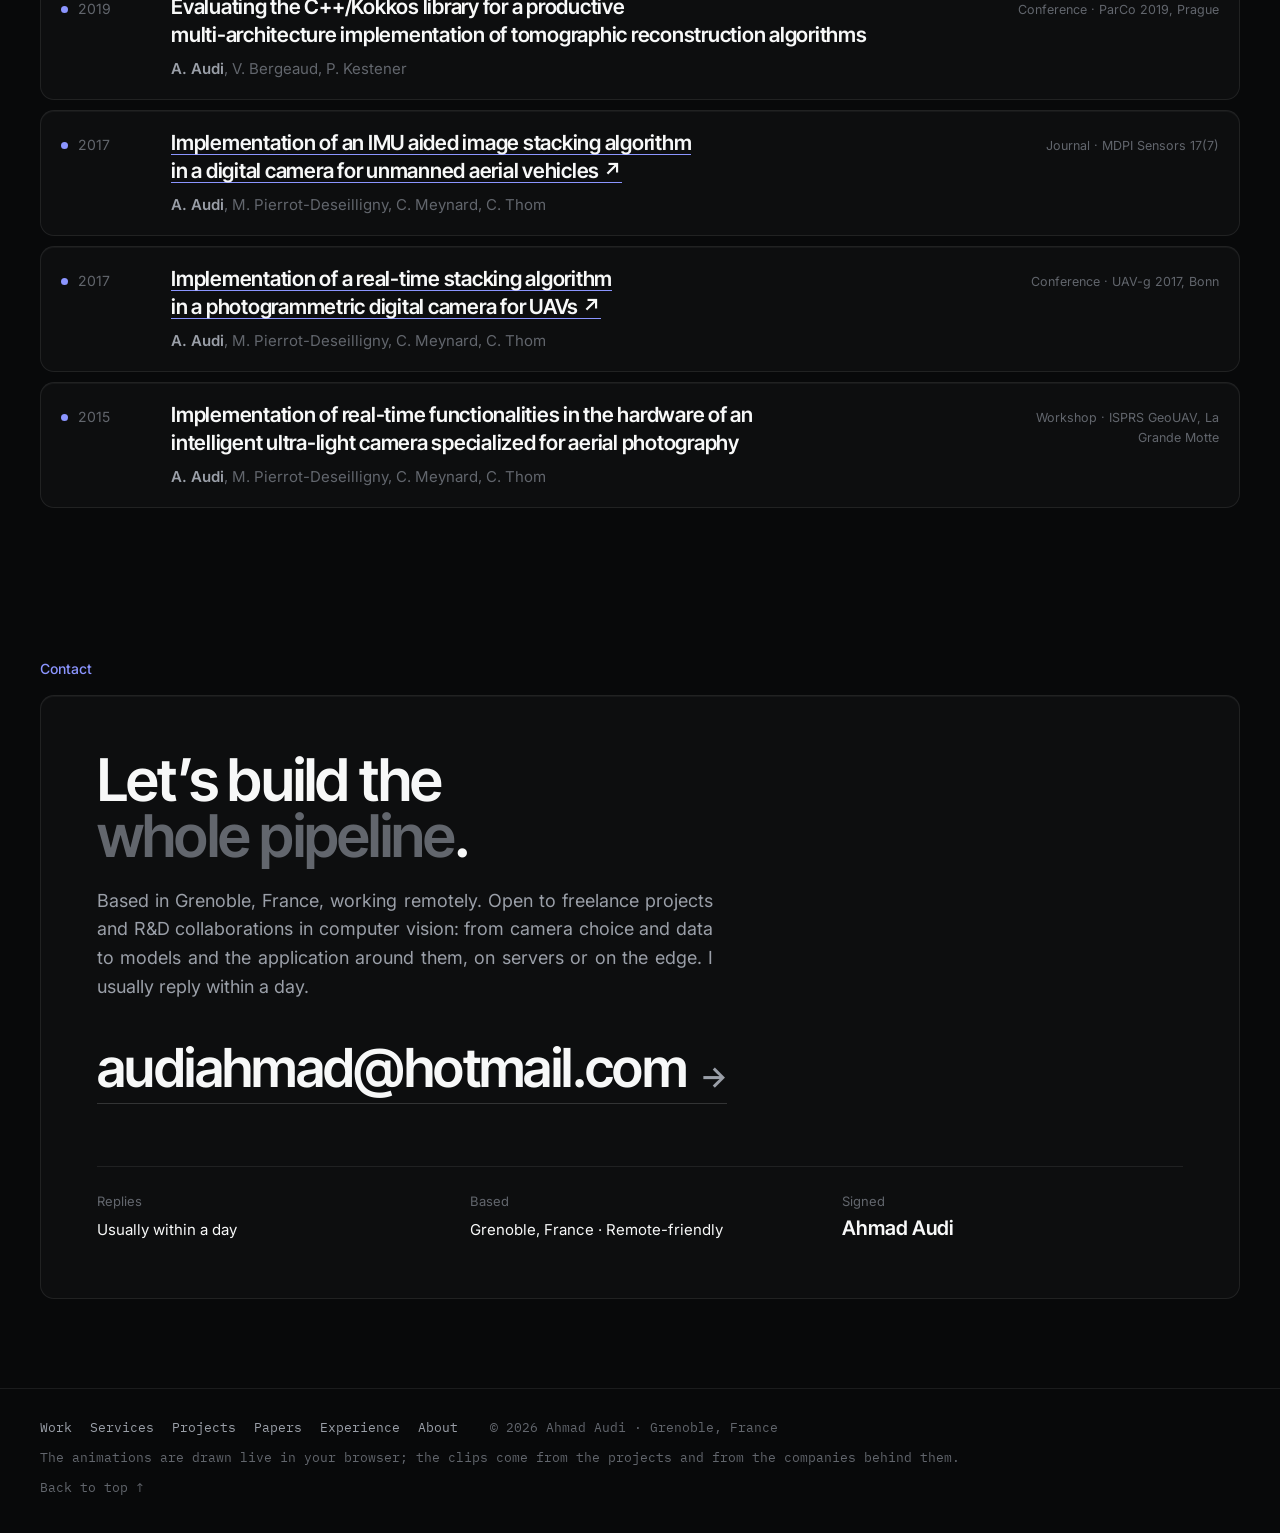
==== commit 7ee3764e: "FPV: UAV123 car9 with the hybrid tracker replaces the removed test-flight clip Co-Authored-By: Claud" ====
--- a/index.html
+++ b/index.html
@@ -23,8 +23,8 @@
   <link rel="preconnect" href="https://fonts.googleapis.com">
   <link rel="preconnect" href="https://fonts.gstatic.com" crossorigin>
   <link rel="stylesheet" href="https://fonts.googleapis.com/css2?family=Inter:wght@400..700&family=Inter+Tight:wght@500..700&family=IBM+Plex+Mono:wght@400;500;600&display=swap">
-  <link rel="stylesheet" href="styles.css?v=1794603171">
-  <link rel="stylesheet" href="styles-variants.css?v=1794603171">
+  <link rel="stylesheet" href="styles.css?v=1794638073">
+  <link rel="stylesheet" href="styles-variants.css?v=1794638073">
 
   <script>
     // Restore the visitor's light/dark choice before first paint, so there is no flash.
@@ -91,7 +91,7 @@
       <!-- Camera wall: one hero per project (used by looks with data-hero="wall"; js/herowall.js). -->
       <div class="hero-wall" id="heroWall" aria-label="Nine projects, each with its own footage">
         <a class="hw-main" id="hwMain" href="projects.html#p2" aria-label="Open the project: Real-time tracking on an FPV drone">
-          <img class="hw-still" id="hwStill" src="assets/img/projects/fpv-dtb70-car6-poster.jpg" alt="" loading="lazy">
+          <img class="hw-still" id="hwStill" src="assets/img/projects/fpv-uav123-car9-poster.jpg" alt="" loading="lazy">
           <video class="hw-video" id="hwVideo" muted loop playsinline preload="none" aria-hidden="true"></video>
         </a>
         <div class="hw-cap">
@@ -99,7 +99,7 @@
           <a class="hw-open" id="hwOpen" href="projects.html#p2">Open the project →</a>
         </div>
         <ol class="hw-grid" id="hwGrid">
-            <li><button type="button" data-word="drones" data-media='[{"v": "assets/video/hero/fpv-dtb70-car6.mp4", "s": "assets/img/projects/fpv-dtb70-car6-poster.jpg", "l": "DTB70 benchmark, a car"}, {"v": "assets/video/hero/fpv-uav123-boat.mp4", "s": "assets/img/projects/fpv-uav123-boat-poster.jpg", "l": "UAV123 benchmark, a tiny boat"}, {"v": "assets/video/hero/fpv-uav123-uav.mp4", "s": "assets/img/projects/fpv-uav123-uav-poster.jpg", "l": "UAV123 benchmark, a drone"}]' data-ar="2.025" data-short="FPV drone tracking" data-href="projects.html#p2" data-result="30 fps at 1280×740 · Jetson Orin Nano Super" data-cam="UAV · RGB · 30 fps" data-title="Real-time tracking on an FPV drone" data-video="assets/video/hero/fpv-dtb70-car6.mp4" data-still="assets/img/projects/fpv-dtb70-car6-poster.jpg" data-mk="#ffd23f" aria-label="Show: Real-time tracking on an FPV drone"><img src="assets/img/projects/fpv-dtb70-car6-thumb.jpg" alt="" loading="lazy"><span>UAV</span></button></li>
+            <li><button type="button" data-word="drones" data-media='[{"v": "assets/video/hero/fpv-uav123-car9.mp4", "s": "assets/img/projects/fpv-uav123-car9-poster.jpg", "l": "UAV123 car9, hybrid tracker"}, {"v": "assets/video/hero/fpv-dtb70-car6.mp4", "s": "assets/img/projects/fpv-dtb70-car6-poster.jpg", "l": "DTB70 benchmark, a car"}, {"v": "assets/video/hero/fpv-uav123-boat.mp4", "s": "assets/img/projects/fpv-uav123-boat-poster.jpg", "l": "UAV123 benchmark, a tiny boat"}, {"v": "assets/video/hero/fpv-uav123-uav.mp4", "s": "assets/img/projects/fpv-uav123-uav-poster.jpg", "l": "UAV123 benchmark, a drone"}]' data-ar="2.025" data-short="FPV drone tracking" data-href="projects.html#p2" data-result="30 fps at 1280×740 · Jetson Orin Nano Super" data-cam="UAV · RGB · 30 fps" data-title="Real-time tracking on an FPV drone" data-video="assets/video/hero/fpv-uav123-car9.mp4" data-still="assets/img/projects/fpv-uav123-car9-poster.jpg" data-mk="#ffd23f" aria-label="Show: Real-time tracking on an FPV drone"><img src="assets/img/projects/fpv-uav123-car9-thumb.jpg" alt="" loading="lazy"><span>UAV</span></button></li>
             <li><button type="button" data-word="wildlife at night" data-media='[{"v": "assets/video/hero/wg-buck.mp4", "s": "assets/img/projects/wg-buck-poster.jpg", "l": "a buck at dusk", "p": "50% 0%"}, {"v": "assets/video/hero/wg-doe.mp4", "s": "assets/img/projects/wg-doe-poster.jpg", "l": "two deer, two tracks", "p": "50% 0%"}, {"v": "assets/video/hero/wg-brush.mp4", "s": "assets/img/projects/wg-brush-poster.jpg", "l": "half hidden in tall grass", "p": "50% 0%"}, {"v": "assets/video/hero/wg-edge.mp4", "s": "assets/img/projects/wg-edge-poster.jpg", "l": "a buck at the brush edge", "p": "50% 0%"}]' data-pos="50% 0%" data-ar="1.25" data-short="Thermal detection" data-href="projects.html#p4" data-result="Whole chain: camera → Jetson → alert" data-cam="LWIR · 640×512 · YOLO + BoT-SORT" data-title="A thermal detector, camera to alert" data-video="assets/video/hero/wg-buck.mp4" data-still="assets/img/projects/wg-buck-poster.jpg" data-mk="#ff9ec4" aria-label="Show: A thermal detector, camera to alert"><img src="assets/img/projects/wg-buck-thumb.jpg" alt="" loading="lazy"><span>LWIR</span></button></li>
             <li><button type="button" data-word="airport runways" data-media='[{"v": "assets/video/hero/mdu-run-speed.mp4", "s": "assets/img/projects/mdu-run-speed-poster.jpg", "l": "at speed down the runway", "p": "50% 70%"}, {"v": "assets/video/hero/mdu-real-patrol.mp4", "s": "assets/img/projects/mdu-real-patrol-poster.jpg", "l": "patrol in the rain", "p": "50% 75%"}]' data-ar="1.778" data-short="Airport debris unit" data-href="projects.html#p1" data-result="Lead since 2023 · Debris under 2 cm" data-cam="Cameras · IMU · GNSS · edge SoC" data-title="The Mobile Detection Unit at Oreyeon" data-video="assets/video/hero/mdu-real-patrol.mp4" data-still="assets/img/projects/mdu-real-patrol-poster.jpg" data-mk="#7ee0f5" aria-label="Show: The Mobile Detection Unit at Oreyeon"><img src="assets/img/projects/mdu-ride-enters-thumb.jpg" alt="" loading="lazy"><span>MDU</span></button></li>
             <li><button type="button" data-word="thermal cameras" data-media='[{"v": "assets/video/hero/ati-detect.mp4", "s": "assets/img/projects/ati-person-poster.jpg", "l": "night, a person detected"}, {"v": "assets/video/hero/ati-track.mp4", "s": "assets/img/projects/ati-vehicle-poster.jpg", "l": "night, a vehicle tracked"}, {"v": "assets/video/hero/ati-corrected.mp4", "s": "assets/img/projects/ati-corrected-poster.jpg", "l": "corrected in the camera"}, {"v": "assets/video/hero/ati-shutterless.mp4", "s": "assets/img/projects/ati-shutterless-poster.jpg", "l": "shutterless, never freezes"}]' data-ar="1.778" data-short="Thermal image quality" data-href="projects.html#p15" data-result="Raw sensor → clean video · PC and in-camera C++" data-cam="LWIR · image processing in the camera" data-title="Image quality for thermal sensors, at Lynred" data-video="assets/video/hero/ati-detect.mp4" data-still="assets/img/projects/ati-person-poster.jpg" data-mk="#c3b5ff" aria-label="Show: Image quality for thermal sensors, at Lynred"><img src="assets/img/projects/ati-person-thumb.jpg" alt="" loading="lazy"><span>ISP</span></button></li>
@@ -223,8 +223,9 @@
         <div class="pgrid" data-stagger>
           <a class="pcard pcard-feat reveal" href="projects.html#p2" data-tags="drones">
             <div class="pcard-media" data-cls="DTB70 car6 · tracker vs ground truth">
-              <div class="vrot" data-max="11000" role="img" aria-label="Clips from the FPV tracking project: benchmark runs on DTB70 and UAV123 with the tracker’s box on the target">
-                <video class="is-on" src="assets/video/fpv-dtb70-car6.mp4" poster="assets/img/projects/fpv-dtb70-car6-poster.jpg" muted playsinline preload="metadata" data-cls="DTB70 car6 · tracker vs ground truth"></video>
+              <div class="vrot" data-max="11000" role="img" aria-label="Clips from the FPV tracking project: benchmark runs on UAV123 and DTB70 with the tracker’s box on the target, starting with a small car followed under an overhead sign">
+                <video class="is-on" src="assets/video/fpv-uav123-car9.mp4" poster="assets/img/projects/fpv-uav123-car9-poster.jpg" muted playsinline preload="metadata"></video>
+                <video data-src="assets/video/fpv-dtb70-car6.mp4" poster="assets/img/projects/fpv-dtb70-car6-poster.jpg" muted playsinline preload="none" data-cls="DTB70 car6 · tracker vs ground truth"></video>
                 <video data-src="assets/video/fpv-uav123-boat.mp4" poster="assets/img/projects/fpv-uav123-boat-poster.jpg" muted playsinline preload="none" data-cls="UAV123 · a tiny boat"></video>
                 <video data-src="assets/video/fpv-uav123-uav.mp4" poster="assets/img/projects/fpv-uav123-uav-poster.jpg" muted playsinline preload="none" data-cls="UAV123 · a drone tracking a drone"></video>
               </div>
@@ -233,7 +234,7 @@
             <div class="pcard-body">
               <p class="pcard-cat">01 · Freelance · Embedded AI · UAV</p>
               <h3>Real-time visual tracking on a Jetson for FPV drones</h3>
-              <p>The operator picks one target; the drone keeps it locked while both move. A state-of-the-art tracker, adapted for the Jetson, with a 30 fps low-latency video link. The clips: benchmark runs on DTB70 and UAV123.</p>
+              <p>The operator picks one target; the drone keeps it locked while both move. A state-of-the-art tracker, adapted for the Jetson, with a 30 fps low-latency video link. The clips: benchmark runs on UAV123 and DTB70.</p>
               <p class="pcard-result">30 fps at 1280×740 · Jetson Orin Nano Super</p>
             </div>
           </a>
@@ -805,17 +806,17 @@
     </div>
   </footer>
 
-  <script src="js/main.js?v=1794603171"></script>
-  <script src="js/titles.js?v=1794603171"></script>
-  <script src="js/ambient.js?v=1794603171"></script>
-  <script src="js/work.js?v=1794603171"></script>
-  <script src="js/sims.js?v=1794603171"></script>
-  <script src="js/previews.js?v=1794603171"></script>
-  <script src="js/hero3d.js?v=1794603171"></script>
-  <script src="js/herowall.js?v=1794603171"></script>
-  <script src="js/motifs.js?v=1794603171"></script>
-  <script src="js/compare.js?v=1794603171"></script>
-  <script src="js/rotate.js?v=1794603171"></script>
-  <script src="js/pfilter.js?v=1794603171"></script>
+  <script src="js/main.js?v=1794638073"></script>
+  <script src="js/titles.js?v=1794638073"></script>
+  <script src="js/ambient.js?v=1794638073"></script>
+  <script src="js/work.js?v=1794638073"></script>
+  <script src="js/sims.js?v=1794638073"></script>
+  <script src="js/previews.js?v=1794638073"></script>
+  <script src="js/hero3d.js?v=1794638073"></script>
+  <script src="js/herowall.js?v=1794638073"></script>
+  <script src="js/motifs.js?v=1794638073"></script>
+  <script src="js/compare.js?v=1794638073"></script>
+  <script src="js/rotate.js?v=1794638073"></script>
+  <script src="js/pfilter.js?v=1794638073"></script>
 </body>
 </html>
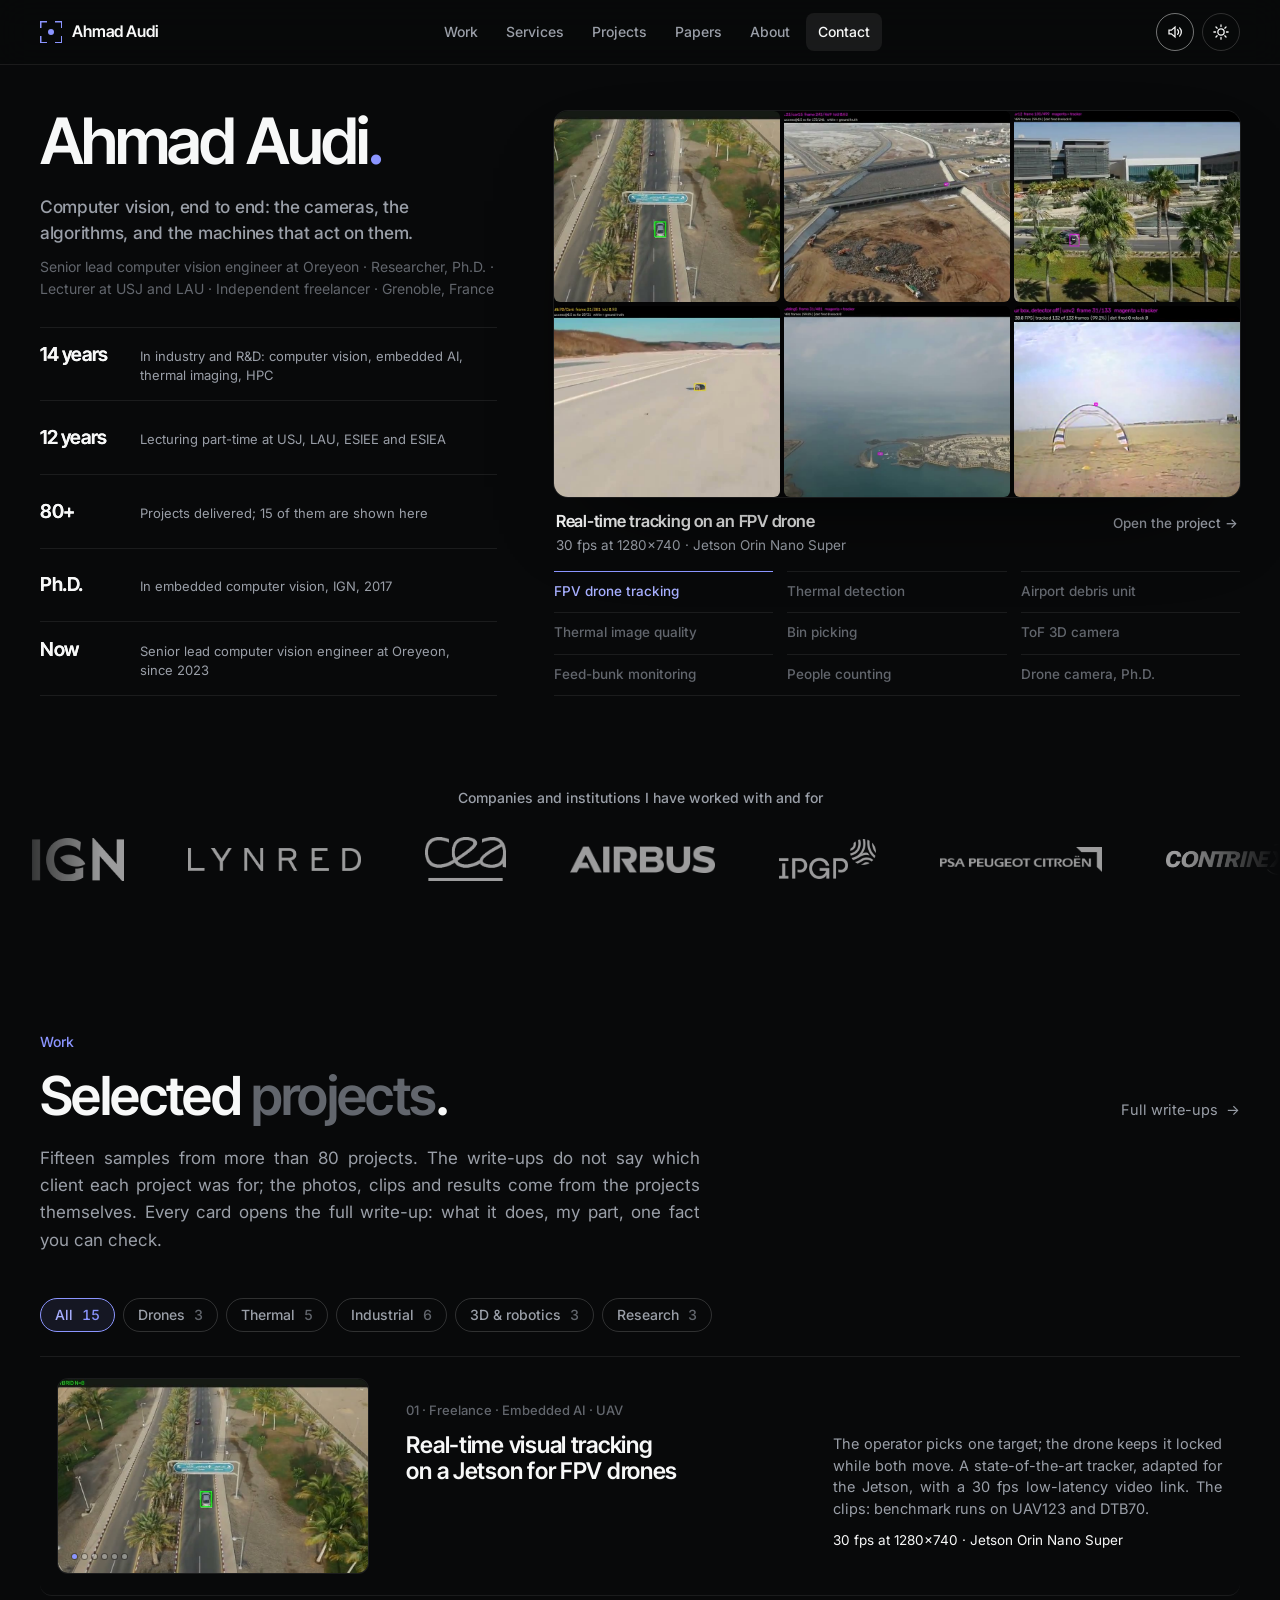
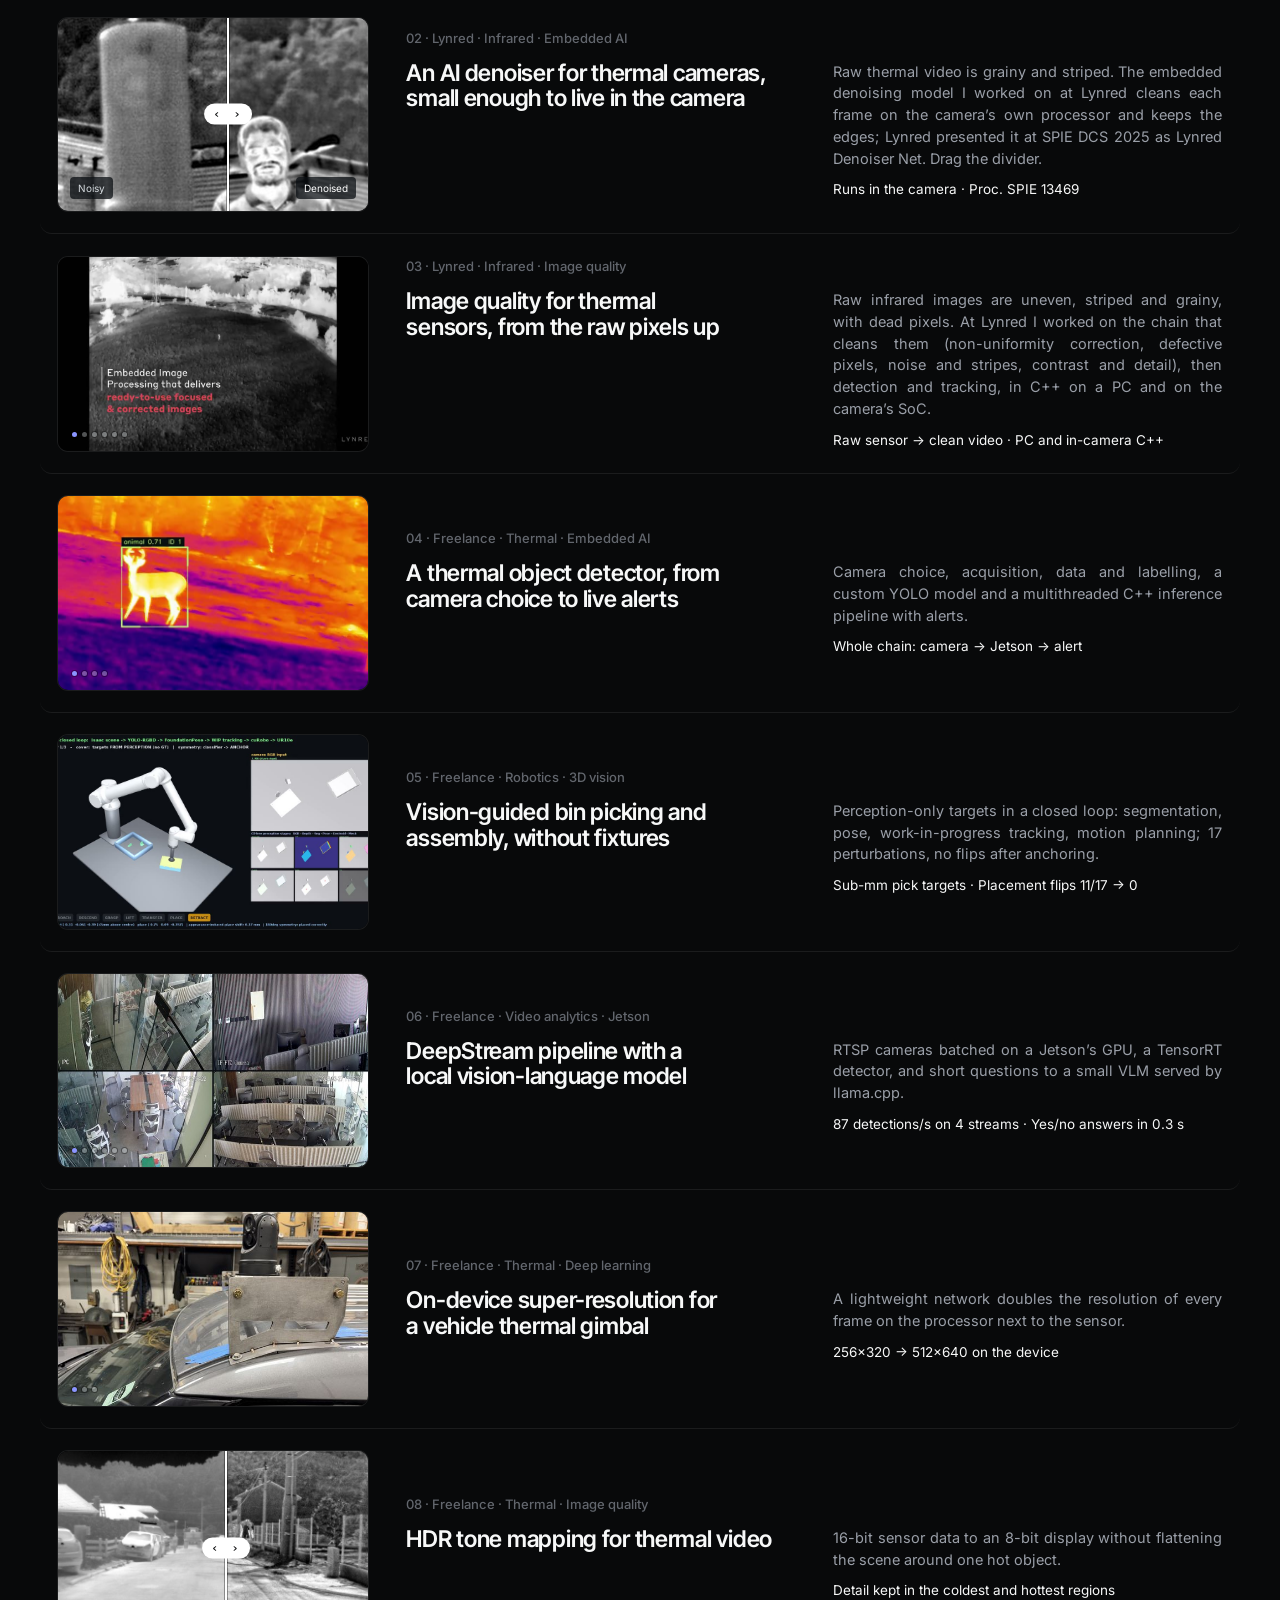
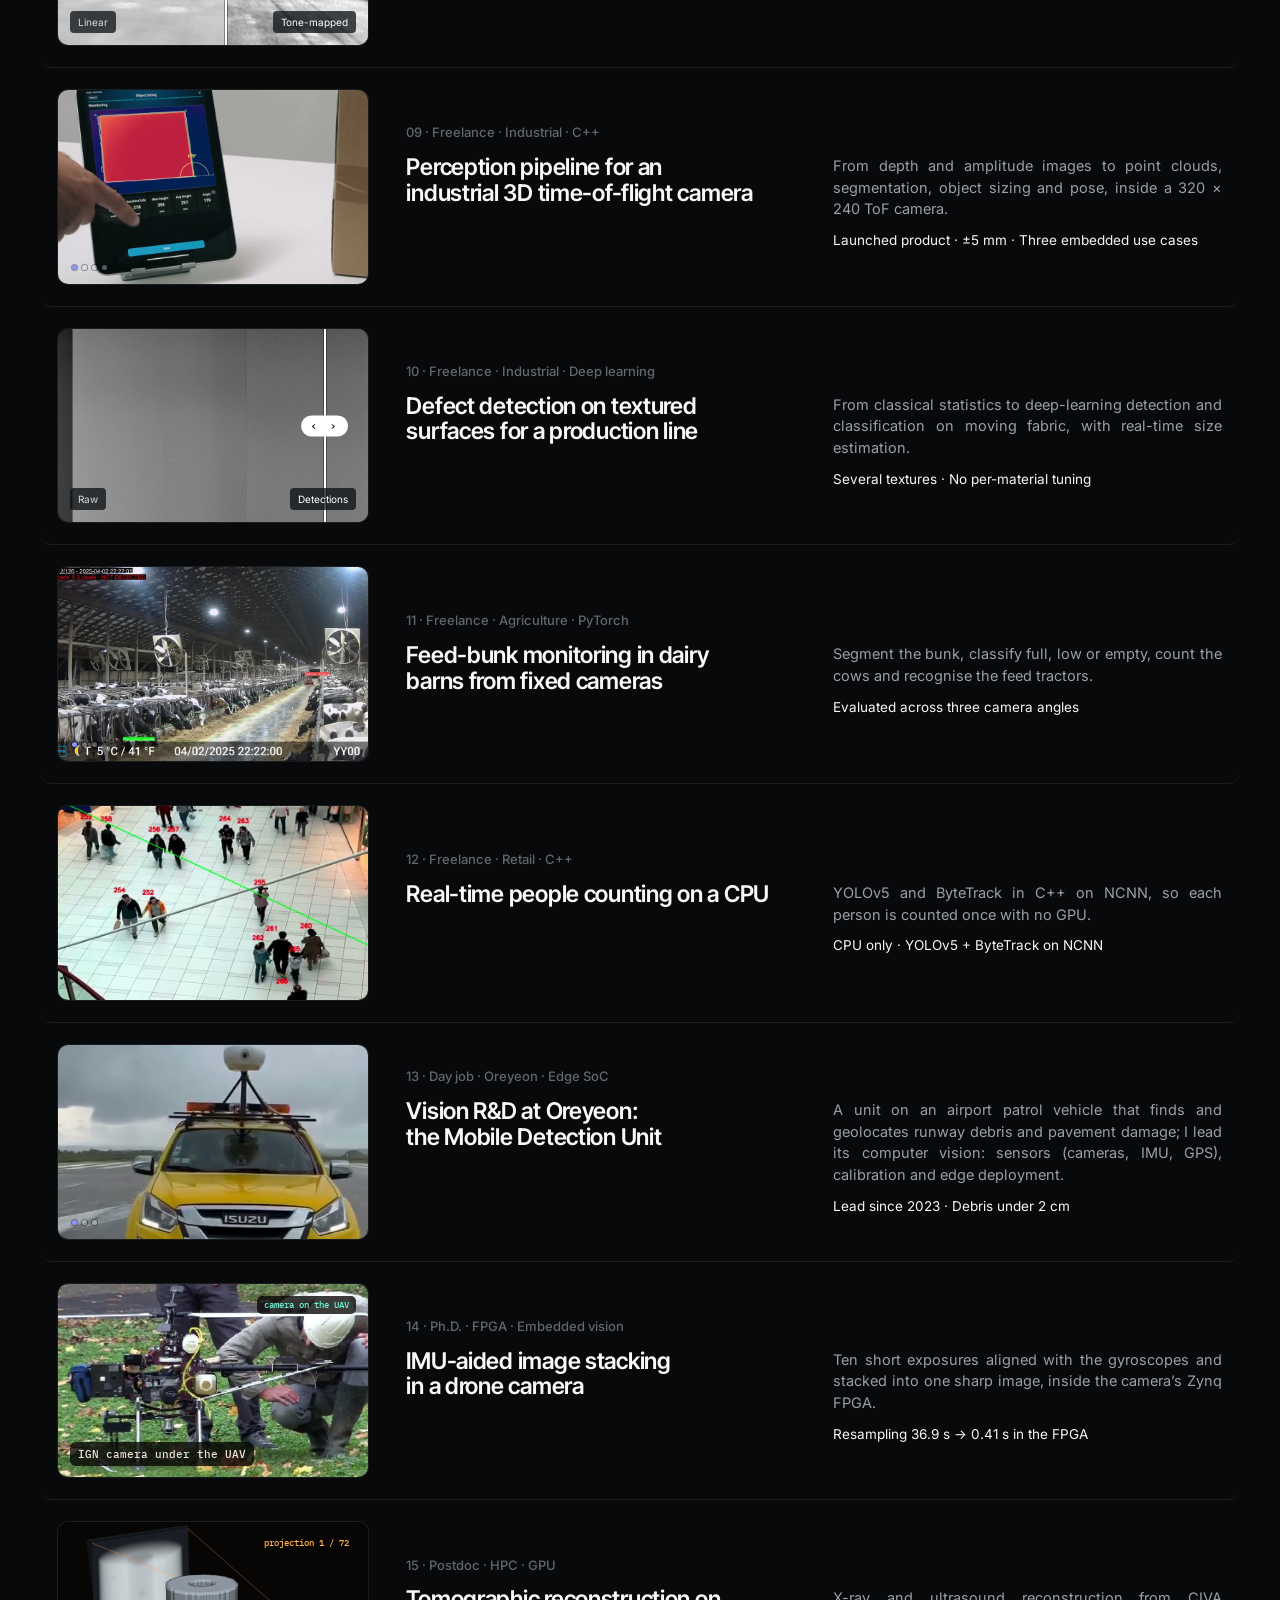
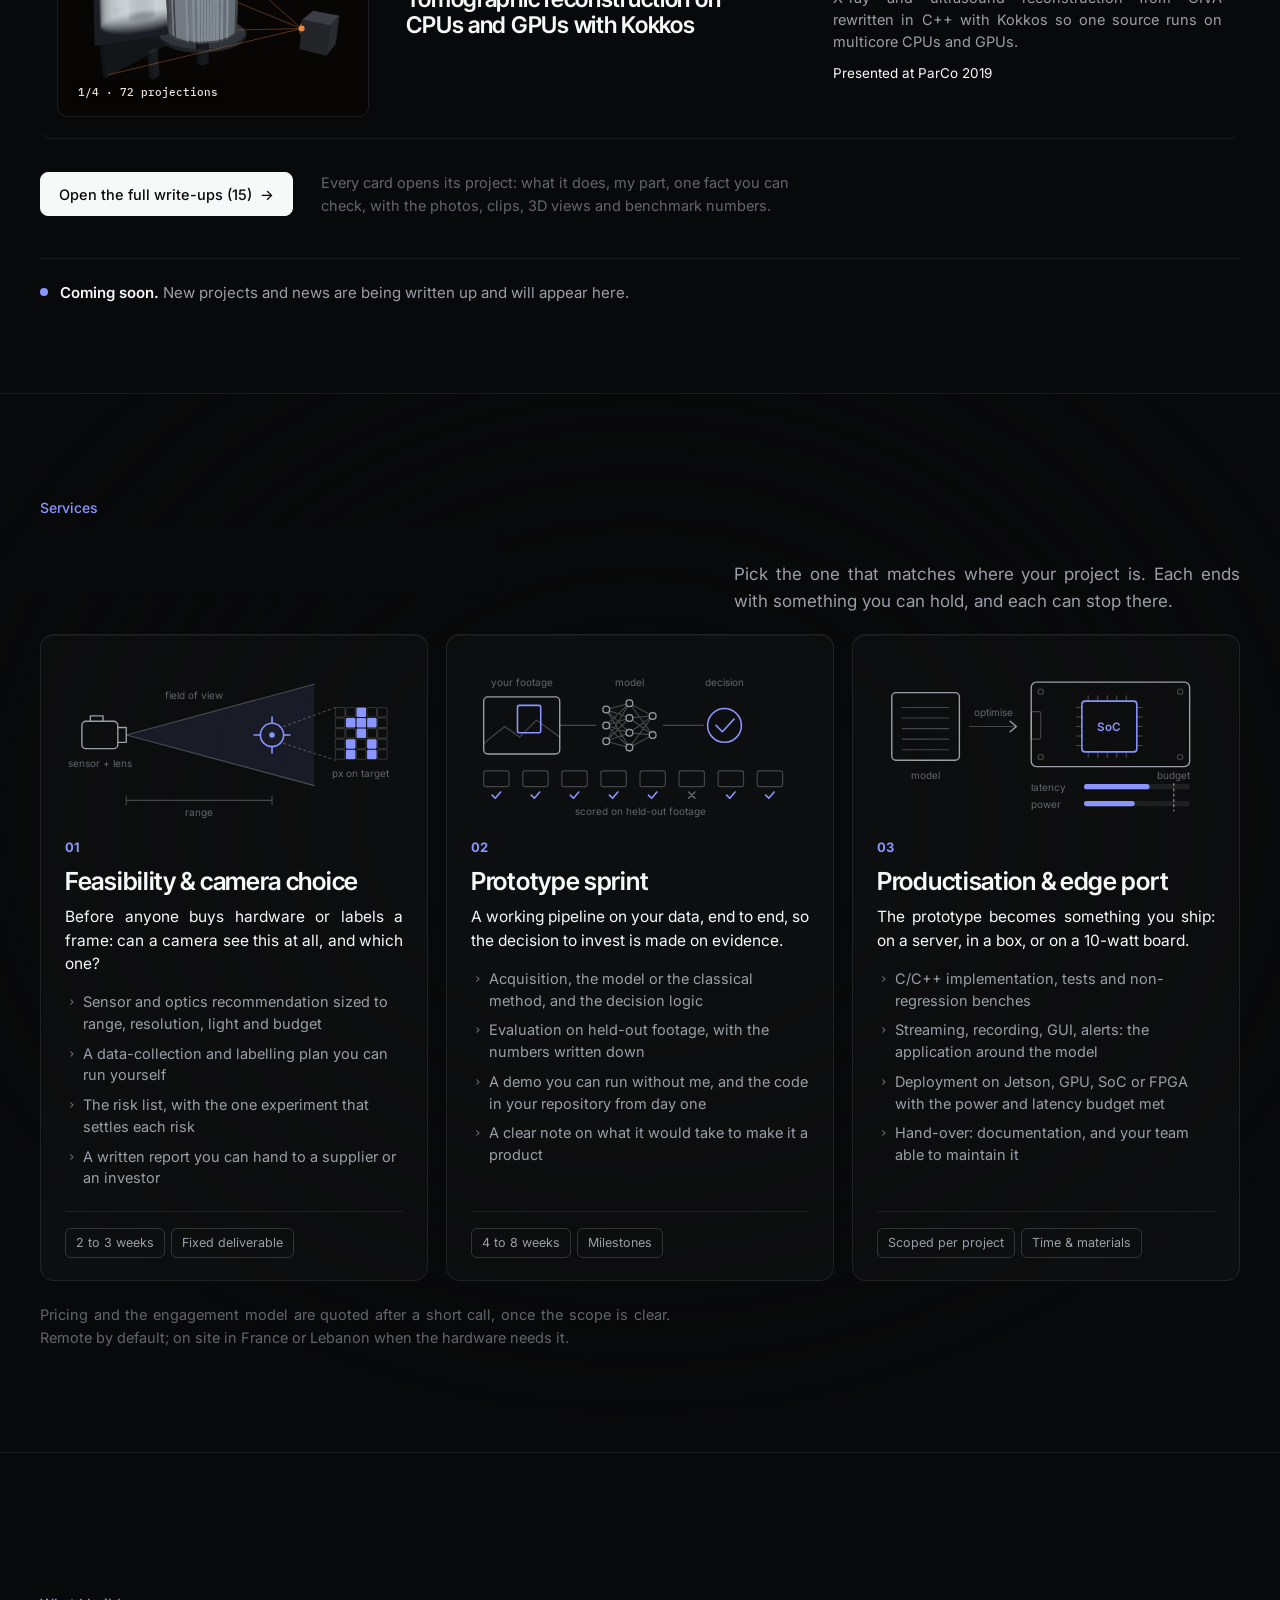
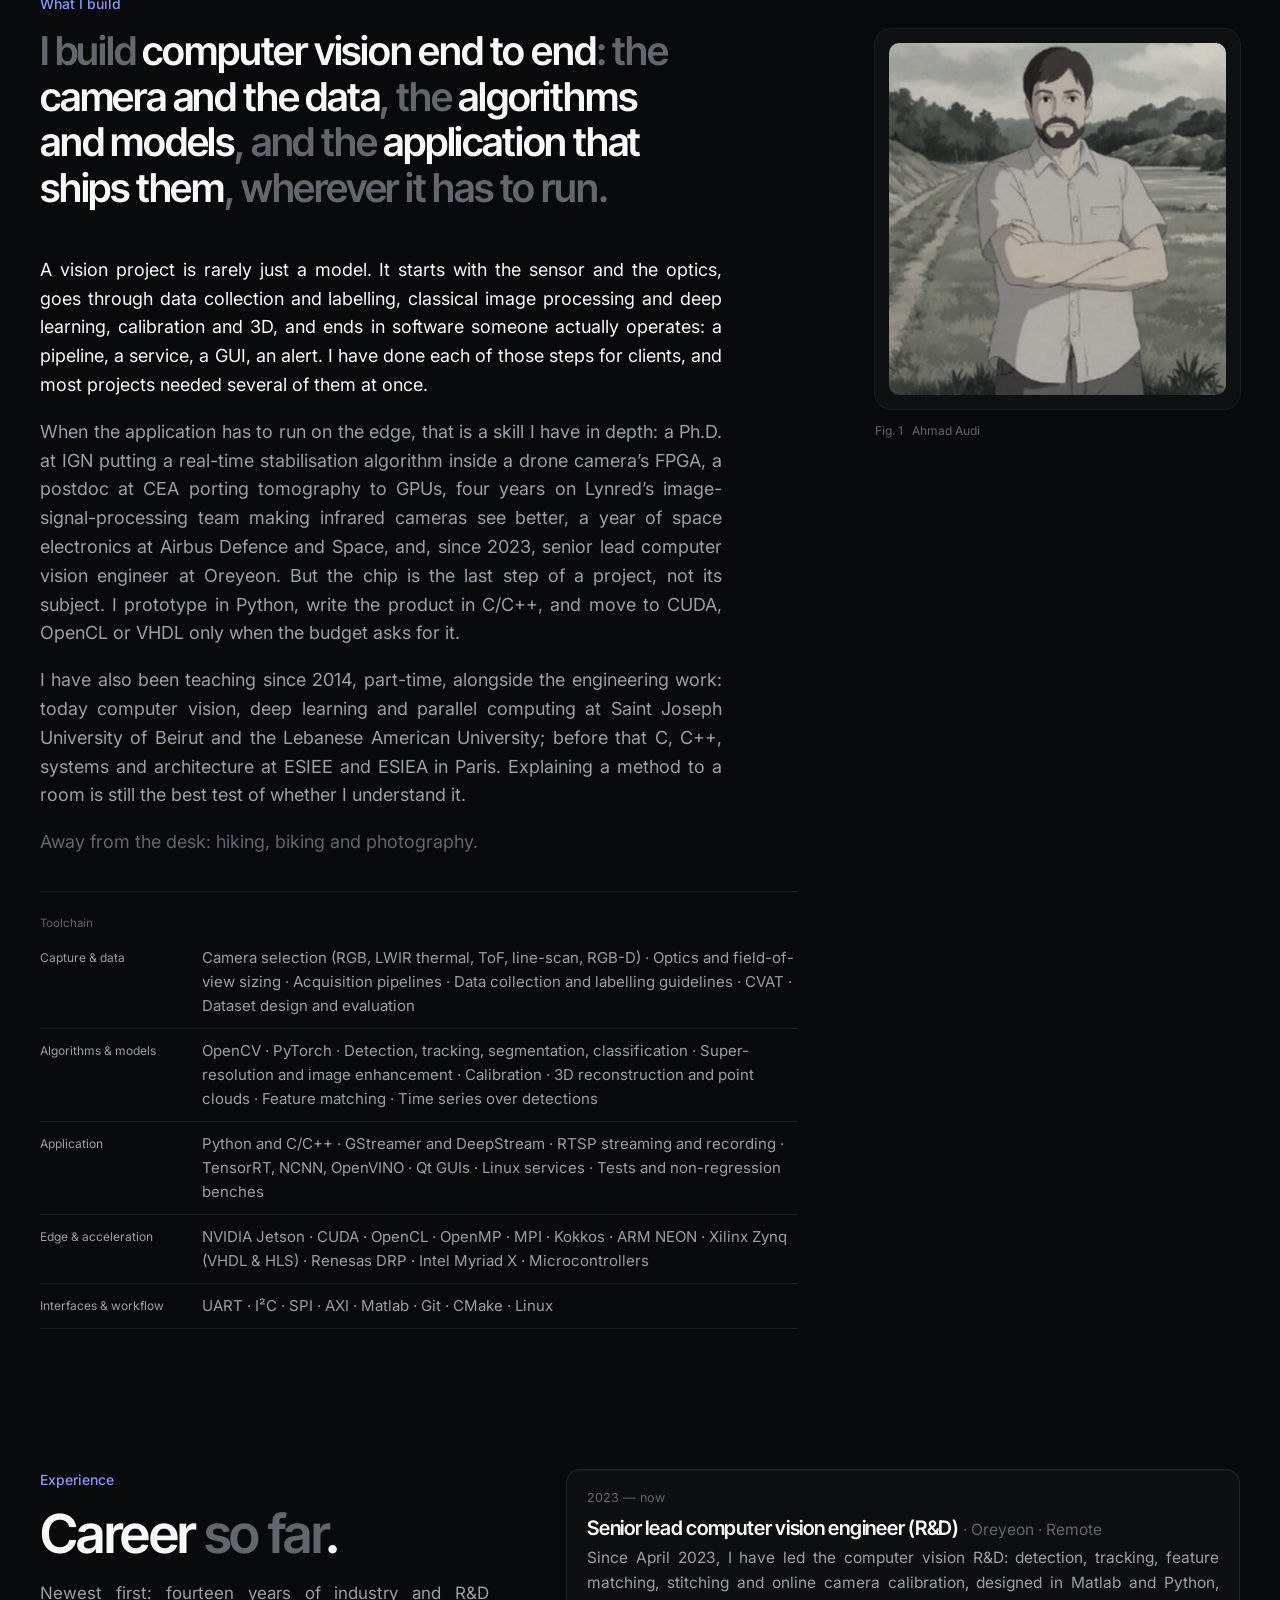
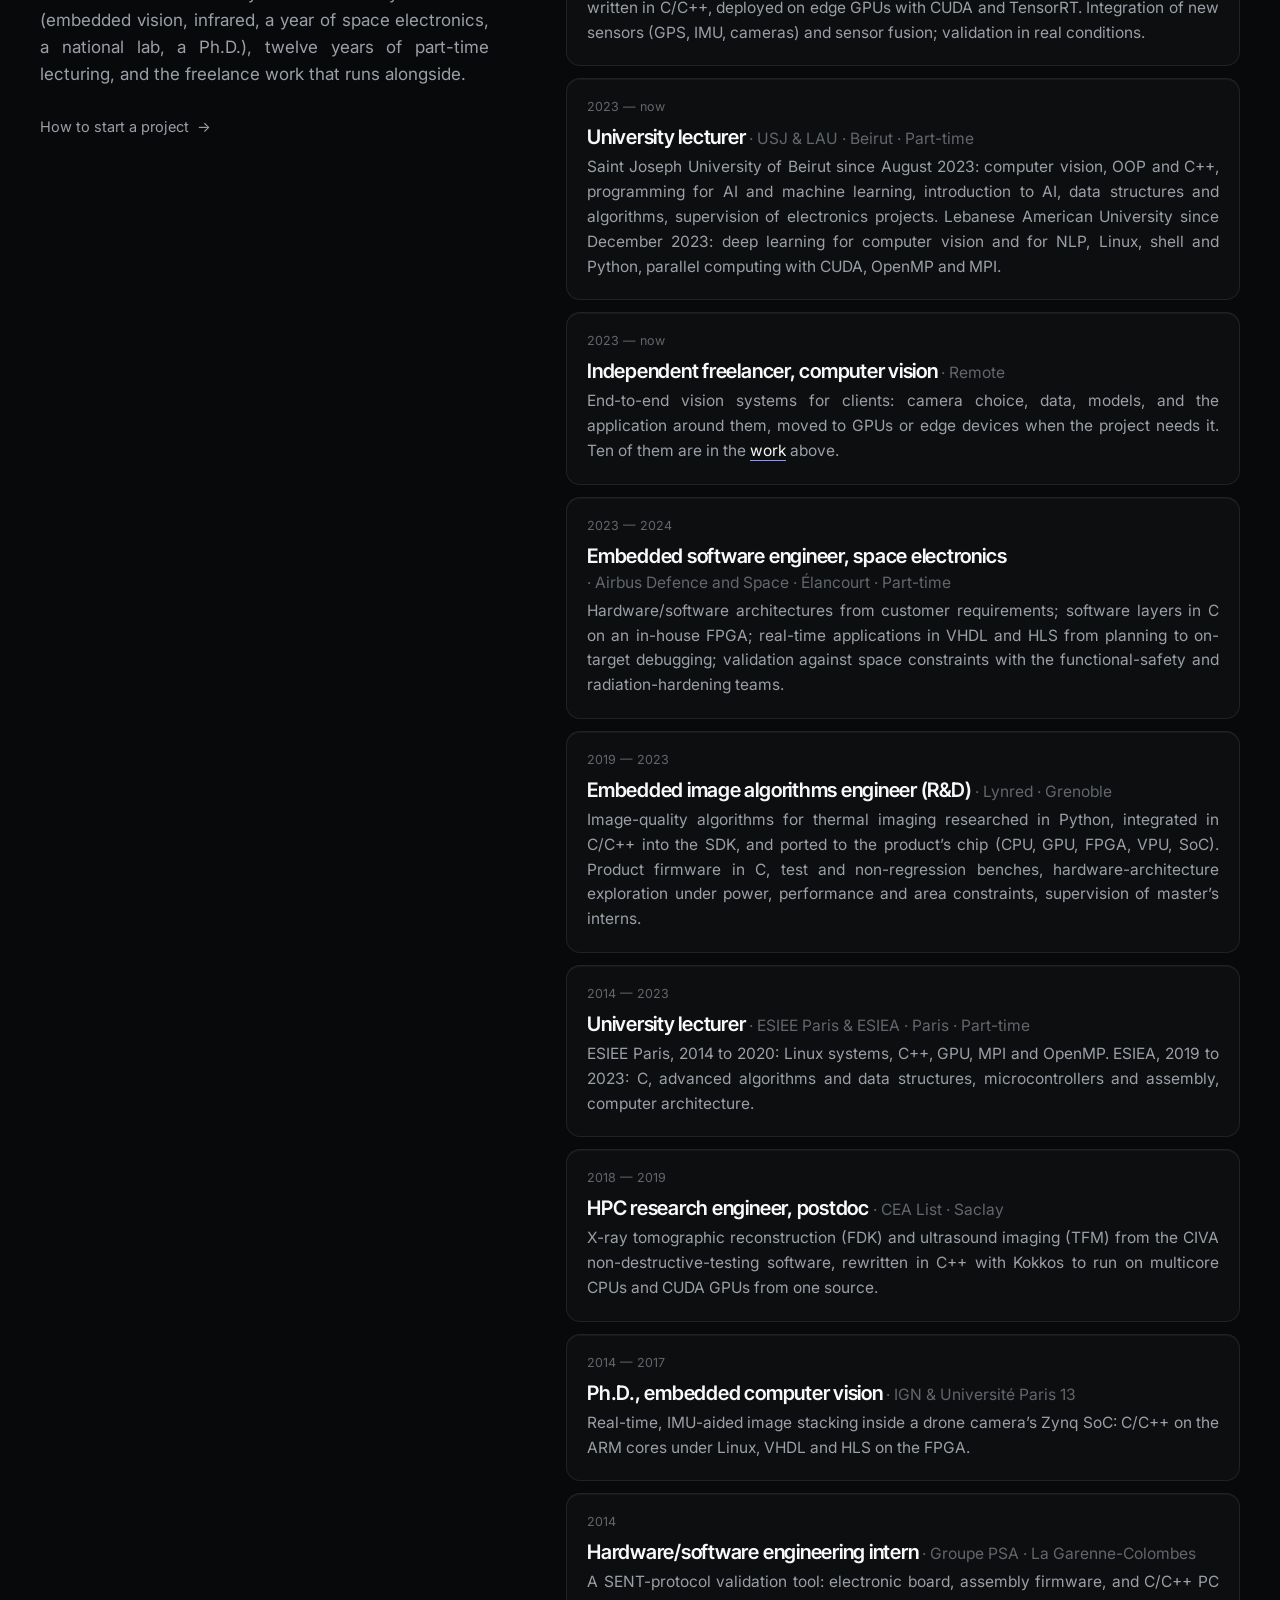
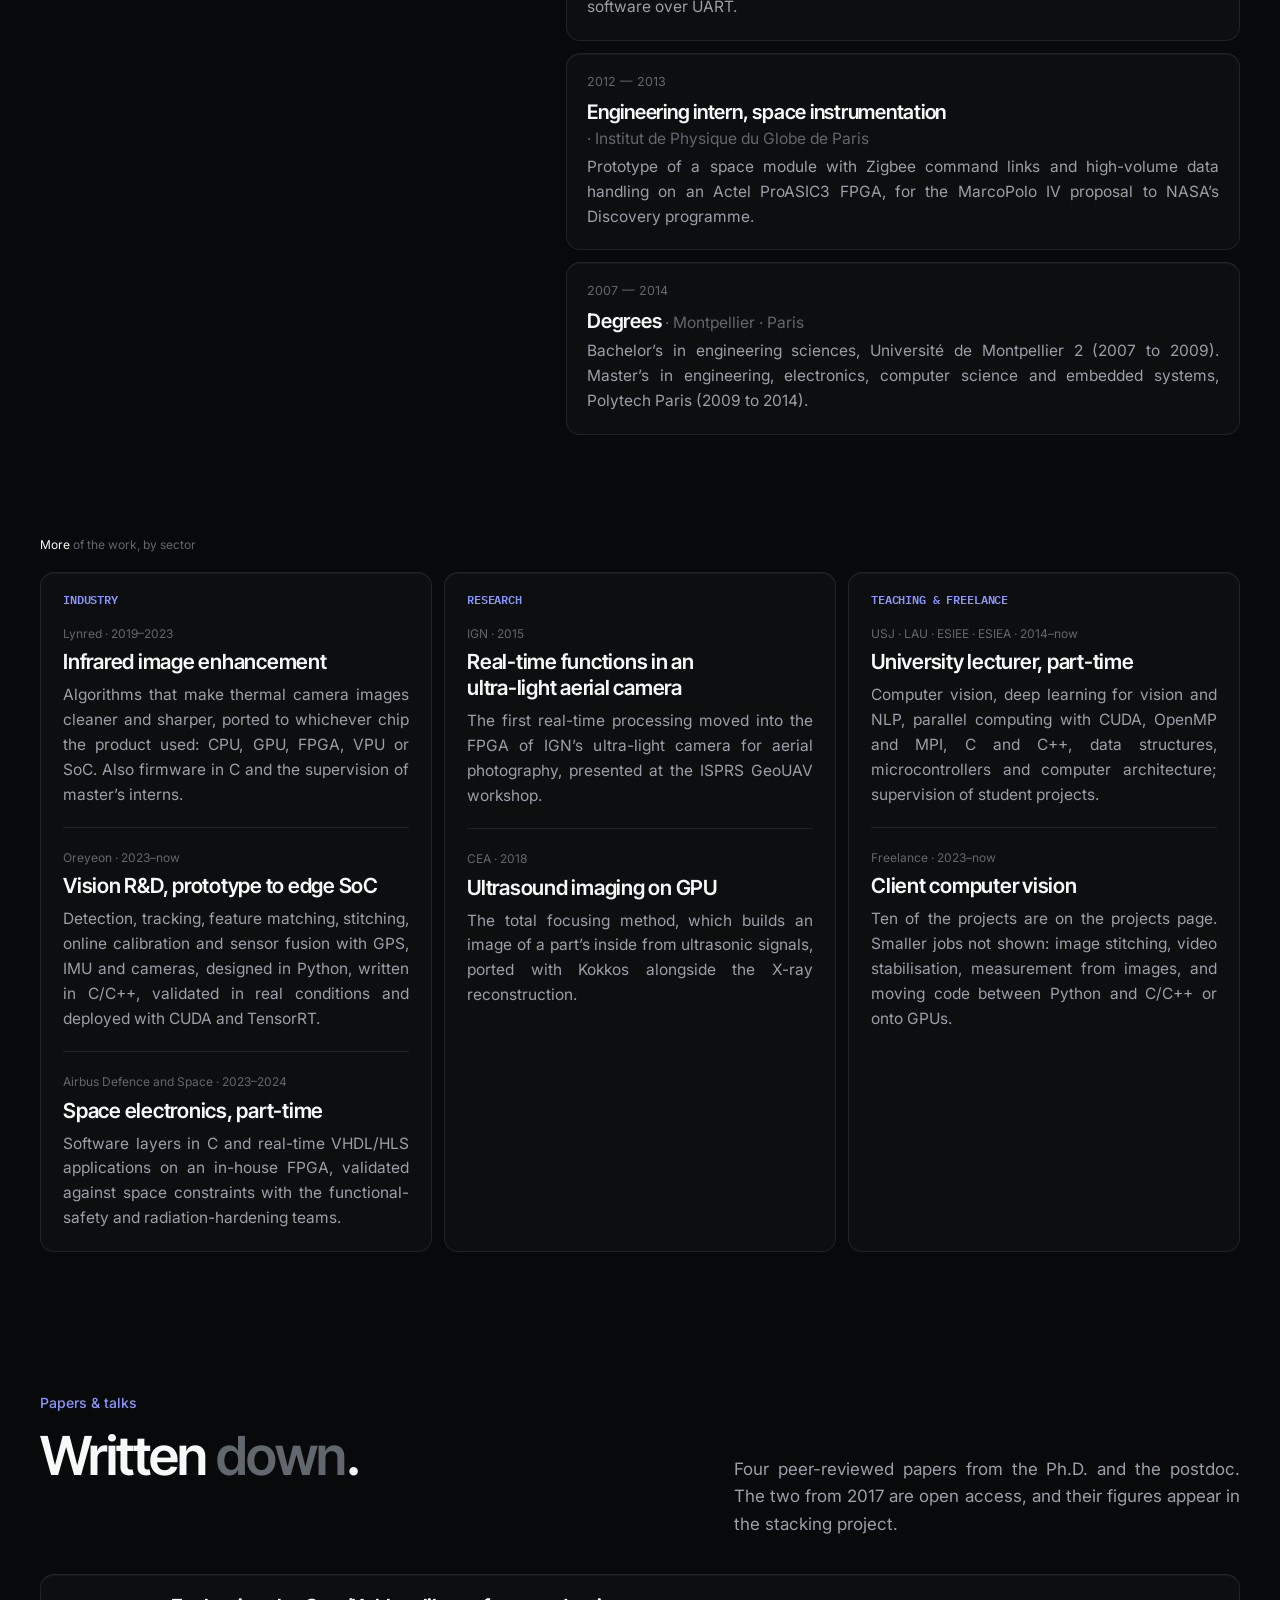
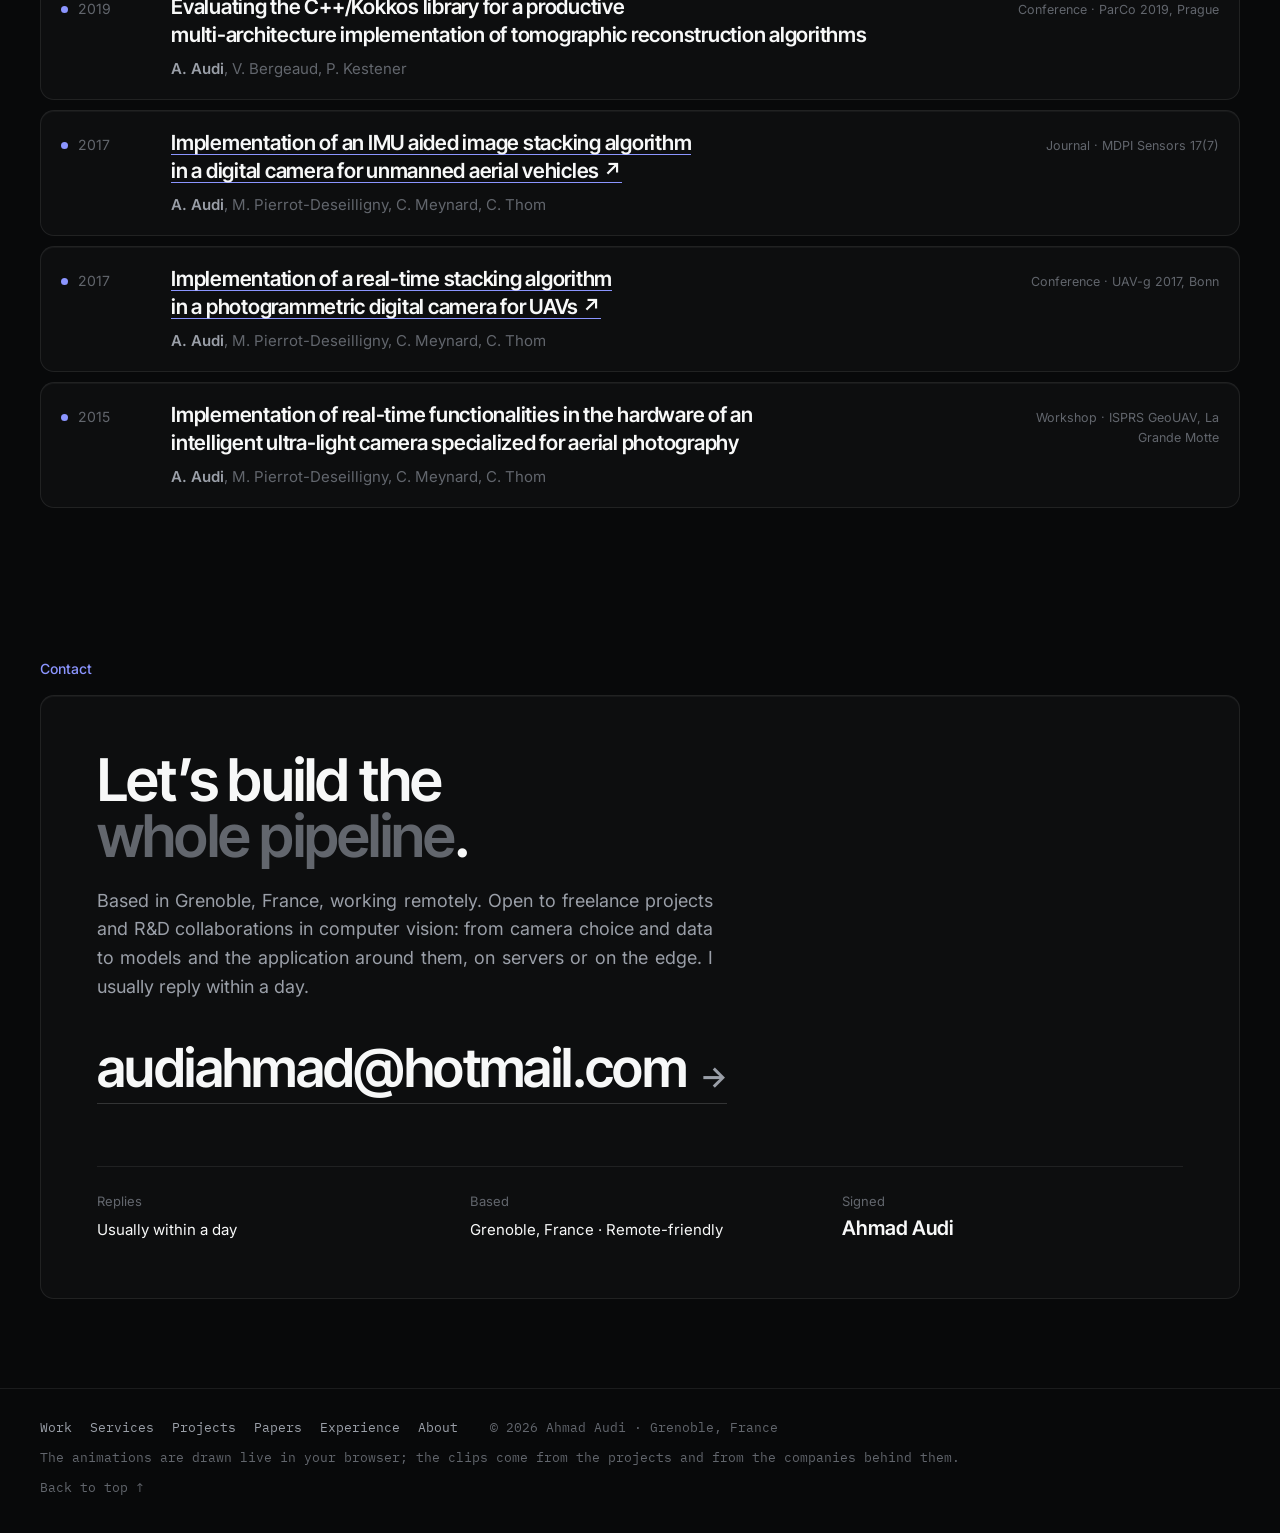
==== commit 1530c453: "FPV: UAV123 car15 and car12 tracking clips added; hero frame shows up to six clips Co-Authored-By: C" ====
--- a/index.html
+++ b/index.html
@@ -23,8 +23,8 @@
   <link rel="preconnect" href="https://fonts.googleapis.com">
   <link rel="preconnect" href="https://fonts.gstatic.com" crossorigin>
   <link rel="stylesheet" href="https://fonts.googleapis.com/css2?family=Inter:wght@400..700&family=Inter+Tight:wght@500..700&family=IBM+Plex+Mono:wght@400;500;600&display=swap">
-  <link rel="stylesheet" href="styles.css?v=1794638073">
-  <link rel="stylesheet" href="styles-variants.css?v=1794638073">
+  <link rel="stylesheet" href="styles.css?v=1794671570">
+  <link rel="stylesheet" href="styles-variants.css?v=1794671570">
 
   <script>
     // Restore the visitor's light/dark choice before first paint, so there is no flash.
@@ -99,7 +99,7 @@
           <a class="hw-open" id="hwOpen" href="projects.html#p2">Open the project →</a>
         </div>
         <ol class="hw-grid" id="hwGrid">
-            <li><button type="button" data-word="drones" data-media='[{"v": "assets/video/hero/fpv-uav123-car9.mp4", "s": "assets/img/projects/fpv-uav123-car9-poster.jpg", "l": "UAV123 car9, hybrid tracker"}, {"v": "assets/video/hero/fpv-dtb70-car6.mp4", "s": "assets/img/projects/fpv-dtb70-car6-poster.jpg", "l": "DTB70 benchmark, a car"}, {"v": "assets/video/hero/fpv-uav123-boat.mp4", "s": "assets/img/projects/fpv-uav123-boat-poster.jpg", "l": "UAV123 benchmark, a tiny boat"}, {"v": "assets/video/hero/fpv-uav123-uav.mp4", "s": "assets/img/projects/fpv-uav123-uav-poster.jpg", "l": "UAV123 benchmark, a drone"}]' data-ar="2.025" data-short="FPV drone tracking" data-href="projects.html#p2" data-result="30 fps at 1280×740 · Jetson Orin Nano Super" data-cam="UAV · RGB · 30 fps" data-title="Real-time tracking on an FPV drone" data-video="assets/video/hero/fpv-uav123-car9.mp4" data-still="assets/img/projects/fpv-uav123-car9-poster.jpg" data-mk="#ffd23f" aria-label="Show: Real-time tracking on an FPV drone"><img src="assets/img/projects/fpv-uav123-car9-thumb.jpg" alt="" loading="lazy"><span>UAV</span></button></li>
+            <li><button type="button" data-word="drones" data-media='[{"v": "assets/video/hero/fpv-uav123-car9.mp4", "s": "assets/img/projects/fpv-uav123-car9-poster.jpg", "l": "UAV123 car9, hybrid tracker"}, {"v": "assets/video/hero/fpv-uav123-car15.mp4", "s": "assets/img/projects/fpv-uav123-car15-poster.jpg", "l": "UAV123 car15, a car a few pixels wide"}, {"v": "assets/video/hero/fpv-uav123-car12.mp4", "s": "assets/img/projects/fpv-uav123-car12-poster.jpg", "l": "UAV123 car12"}, {"v": "assets/video/hero/fpv-dtb70-car6.mp4", "s": "assets/img/projects/fpv-dtb70-car6-poster.jpg", "l": "DTB70 benchmark, a car"}, {"v": "assets/video/hero/fpv-uav123-boat.mp4", "s": "assets/img/projects/fpv-uav123-boat-poster.jpg", "l": "UAV123 benchmark, a tiny boat"}, {"v": "assets/video/hero/fpv-uav123-uav.mp4", "s": "assets/img/projects/fpv-uav123-uav-poster.jpg", "l": "UAV123 benchmark, a drone"}]' data-ar="2.025" data-short="FPV drone tracking" data-href="projects.html#p2" data-result="30 fps at 1280×740 · Jetson Orin Nano Super" data-cam="UAV · RGB · 30 fps" data-title="Real-time tracking on an FPV drone" data-video="assets/video/hero/fpv-uav123-car9.mp4" data-still="assets/img/projects/fpv-uav123-car9-poster.jpg" data-mk="#ffd23f" aria-label="Show: Real-time tracking on an FPV drone"><img src="assets/img/projects/fpv-uav123-car9-thumb.jpg" alt="" loading="lazy"><span>UAV</span></button></li>
             <li><button type="button" data-word="wildlife at night" data-media='[{"v": "assets/video/hero/wg-buck.mp4", "s": "assets/img/projects/wg-buck-poster.jpg", "l": "a buck at dusk", "p": "50% 0%"}, {"v": "assets/video/hero/wg-doe.mp4", "s": "assets/img/projects/wg-doe-poster.jpg", "l": "two deer, two tracks", "p": "50% 0%"}, {"v": "assets/video/hero/wg-brush.mp4", "s": "assets/img/projects/wg-brush-poster.jpg", "l": "half hidden in tall grass", "p": "50% 0%"}, {"v": "assets/video/hero/wg-edge.mp4", "s": "assets/img/projects/wg-edge-poster.jpg", "l": "a buck at the brush edge", "p": "50% 0%"}]' data-pos="50% 0%" data-ar="1.25" data-short="Thermal detection" data-href="projects.html#p4" data-result="Whole chain: camera → Jetson → alert" data-cam="LWIR · 640×512 · YOLO + BoT-SORT" data-title="A thermal detector, camera to alert" data-video="assets/video/hero/wg-buck.mp4" data-still="assets/img/projects/wg-buck-poster.jpg" data-mk="#ff9ec4" aria-label="Show: A thermal detector, camera to alert"><img src="assets/img/projects/wg-buck-thumb.jpg" alt="" loading="lazy"><span>LWIR</span></button></li>
             <li><button type="button" data-word="airport runways" data-media='[{"v": "assets/video/hero/mdu-run-speed.mp4", "s": "assets/img/projects/mdu-run-speed-poster.jpg", "l": "at speed down the runway", "p": "50% 70%"}, {"v": "assets/video/hero/mdu-real-patrol.mp4", "s": "assets/img/projects/mdu-real-patrol-poster.jpg", "l": "patrol in the rain", "p": "50% 75%"}]' data-ar="1.778" data-short="Airport debris unit" data-href="projects.html#p1" data-result="Lead since 2023 · Debris under 2 cm" data-cam="Cameras · IMU · GNSS · edge SoC" data-title="The Mobile Detection Unit at Oreyeon" data-video="assets/video/hero/mdu-real-patrol.mp4" data-still="assets/img/projects/mdu-real-patrol-poster.jpg" data-mk="#7ee0f5" aria-label="Show: The Mobile Detection Unit at Oreyeon"><img src="assets/img/projects/mdu-ride-enters-thumb.jpg" alt="" loading="lazy"><span>MDU</span></button></li>
             <li><button type="button" data-word="thermal cameras" data-media='[{"v": "assets/video/hero/ati-detect.mp4", "s": "assets/img/projects/ati-person-poster.jpg", "l": "night, a person detected"}, {"v": "assets/video/hero/ati-track.mp4", "s": "assets/img/projects/ati-vehicle-poster.jpg", "l": "night, a vehicle tracked"}, {"v": "assets/video/hero/ati-corrected.mp4", "s": "assets/img/projects/ati-corrected-poster.jpg", "l": "corrected in the camera"}, {"v": "assets/video/hero/ati-shutterless.mp4", "s": "assets/img/projects/ati-shutterless-poster.jpg", "l": "shutterless, never freezes"}]' data-ar="1.778" data-short="Thermal image quality" data-href="projects.html#p15" data-result="Raw sensor → clean video · PC and in-camera C++" data-cam="LWIR · image processing in the camera" data-title="Image quality for thermal sensors, at Lynred" data-video="assets/video/hero/ati-detect.mp4" data-still="assets/img/projects/ati-person-poster.jpg" data-mk="#c3b5ff" aria-label="Show: Image quality for thermal sensors, at Lynred"><img src="assets/img/projects/ati-person-thumb.jpg" alt="" loading="lazy"><span>ISP</span></button></li>
@@ -223,8 +223,10 @@
         <div class="pgrid" data-stagger>
           <a class="pcard pcard-feat reveal" href="projects.html#p2" data-tags="drones">
             <div class="pcard-media" data-cls="DTB70 car6 · tracker vs ground truth">
-              <div class="vrot" data-max="11000" role="img" aria-label="Clips from the FPV tracking project: benchmark runs on UAV123 and DTB70 with the tracker’s box on the target, starting with a small car followed under an overhead sign">
+              <div class="vrot" data-max="11000" role="img" aria-label="Clips from the FPV tracking project: benchmark runs on UAV123 and DTB70 with the tracker’s box on the target, starting with small cars: one followed under an overhead sign, one a few pixels wide on a highway bridge, one past palms and buildings">
                 <video class="is-on" src="assets/video/fpv-uav123-car9.mp4" poster="assets/img/projects/fpv-uav123-car9-poster.jpg" muted playsinline preload="metadata"></video>
+                <video data-src="assets/video/fpv-uav123-car15.mp4" poster="assets/img/projects/fpv-uav123-car15-poster.jpg" muted playsinline preload="none"></video>
+                <video data-src="assets/video/fpv-uav123-car12.mp4" poster="assets/img/projects/fpv-uav123-car12-poster.jpg" muted playsinline preload="none"></video>
                 <video data-src="assets/video/fpv-dtb70-car6.mp4" poster="assets/img/projects/fpv-dtb70-car6-poster.jpg" muted playsinline preload="none" data-cls="DTB70 car6 · tracker vs ground truth"></video>
                 <video data-src="assets/video/fpv-uav123-boat.mp4" poster="assets/img/projects/fpv-uav123-boat-poster.jpg" muted playsinline preload="none" data-cls="UAV123 · a tiny boat"></video>
                 <video data-src="assets/video/fpv-uav123-uav.mp4" poster="assets/img/projects/fpv-uav123-uav-poster.jpg" muted playsinline preload="none" data-cls="UAV123 · a drone tracking a drone"></video>
@@ -806,17 +808,17 @@
     </div>
   </footer>
 
-  <script src="js/main.js?v=1794638073"></script>
-  <script src="js/titles.js?v=1794638073"></script>
-  <script src="js/ambient.js?v=1794638073"></script>
-  <script src="js/work.js?v=1794638073"></script>
-  <script src="js/sims.js?v=1794638073"></script>
-  <script src="js/previews.js?v=1794638073"></script>
-  <script src="js/hero3d.js?v=1794638073"></script>
-  <script src="js/herowall.js?v=1794638073"></script>
-  <script src="js/motifs.js?v=1794638073"></script>
-  <script src="js/compare.js?v=1794638073"></script>
-  <script src="js/rotate.js?v=1794638073"></script>
-  <script src="js/pfilter.js?v=1794638073"></script>
+  <script src="js/main.js?v=1794671570"></script>
+  <script src="js/titles.js?v=1794671570"></script>
+  <script src="js/ambient.js?v=1794671570"></script>
+  <script src="js/work.js?v=1794671570"></script>
+  <script src="js/sims.js?v=1794671570"></script>
+  <script src="js/previews.js?v=1794671570"></script>
+  <script src="js/hero3d.js?v=1794671570"></script>
+  <script src="js/herowall.js?v=1794671570"></script>
+  <script src="js/motifs.js?v=1794671570"></script>
+  <script src="js/compare.js?v=1794671570"></script>
+  <script src="js/rotate.js?v=1794671570"></script>
+  <script src="js/pfilter.js?v=1794671570"></script>
 </body>
 </html>
--- a/styles.css
+++ b/styles.css
@@ -1921,5 +1921,6 @@
 .hw-multi.n-5 { grid-template-columns: repeat(6, minmax(0, 1fr)); grid-template-rows: 1fr 1fr; }
 .hw-multi.n-5 .hm-tile:nth-child(-n+2) { grid-column: span 3; }
 .hw-multi.n-5 .hm-tile:nth-child(n+3) { grid-column: span 2; }
+.hw-multi.n-6 { grid-template-columns: repeat(3, minmax(0, 1fr)); grid-template-rows: 1fr 1fr; }
 /* The main clip fades in once it plays; the grid's clips are visible from the start (poster first). */
 .hw-main .hm-tile video { opacity: 1; transition: none; }
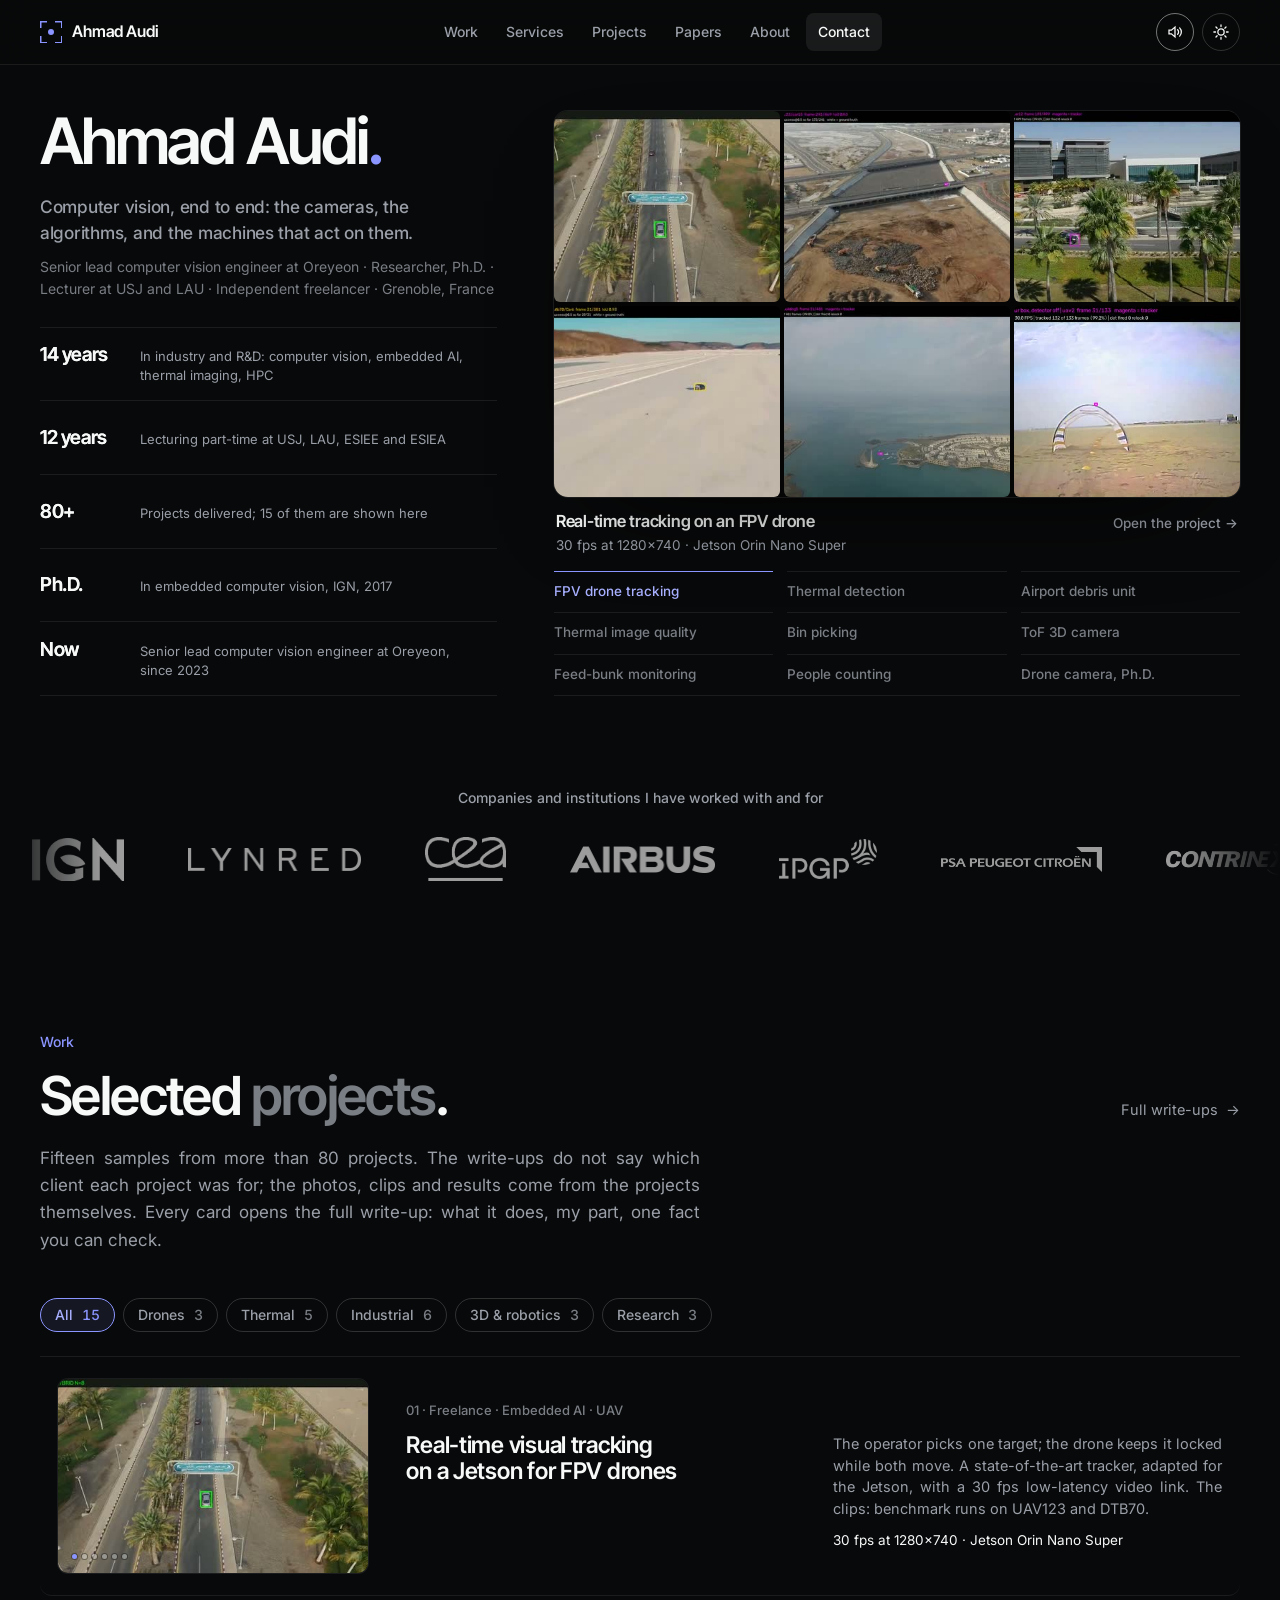
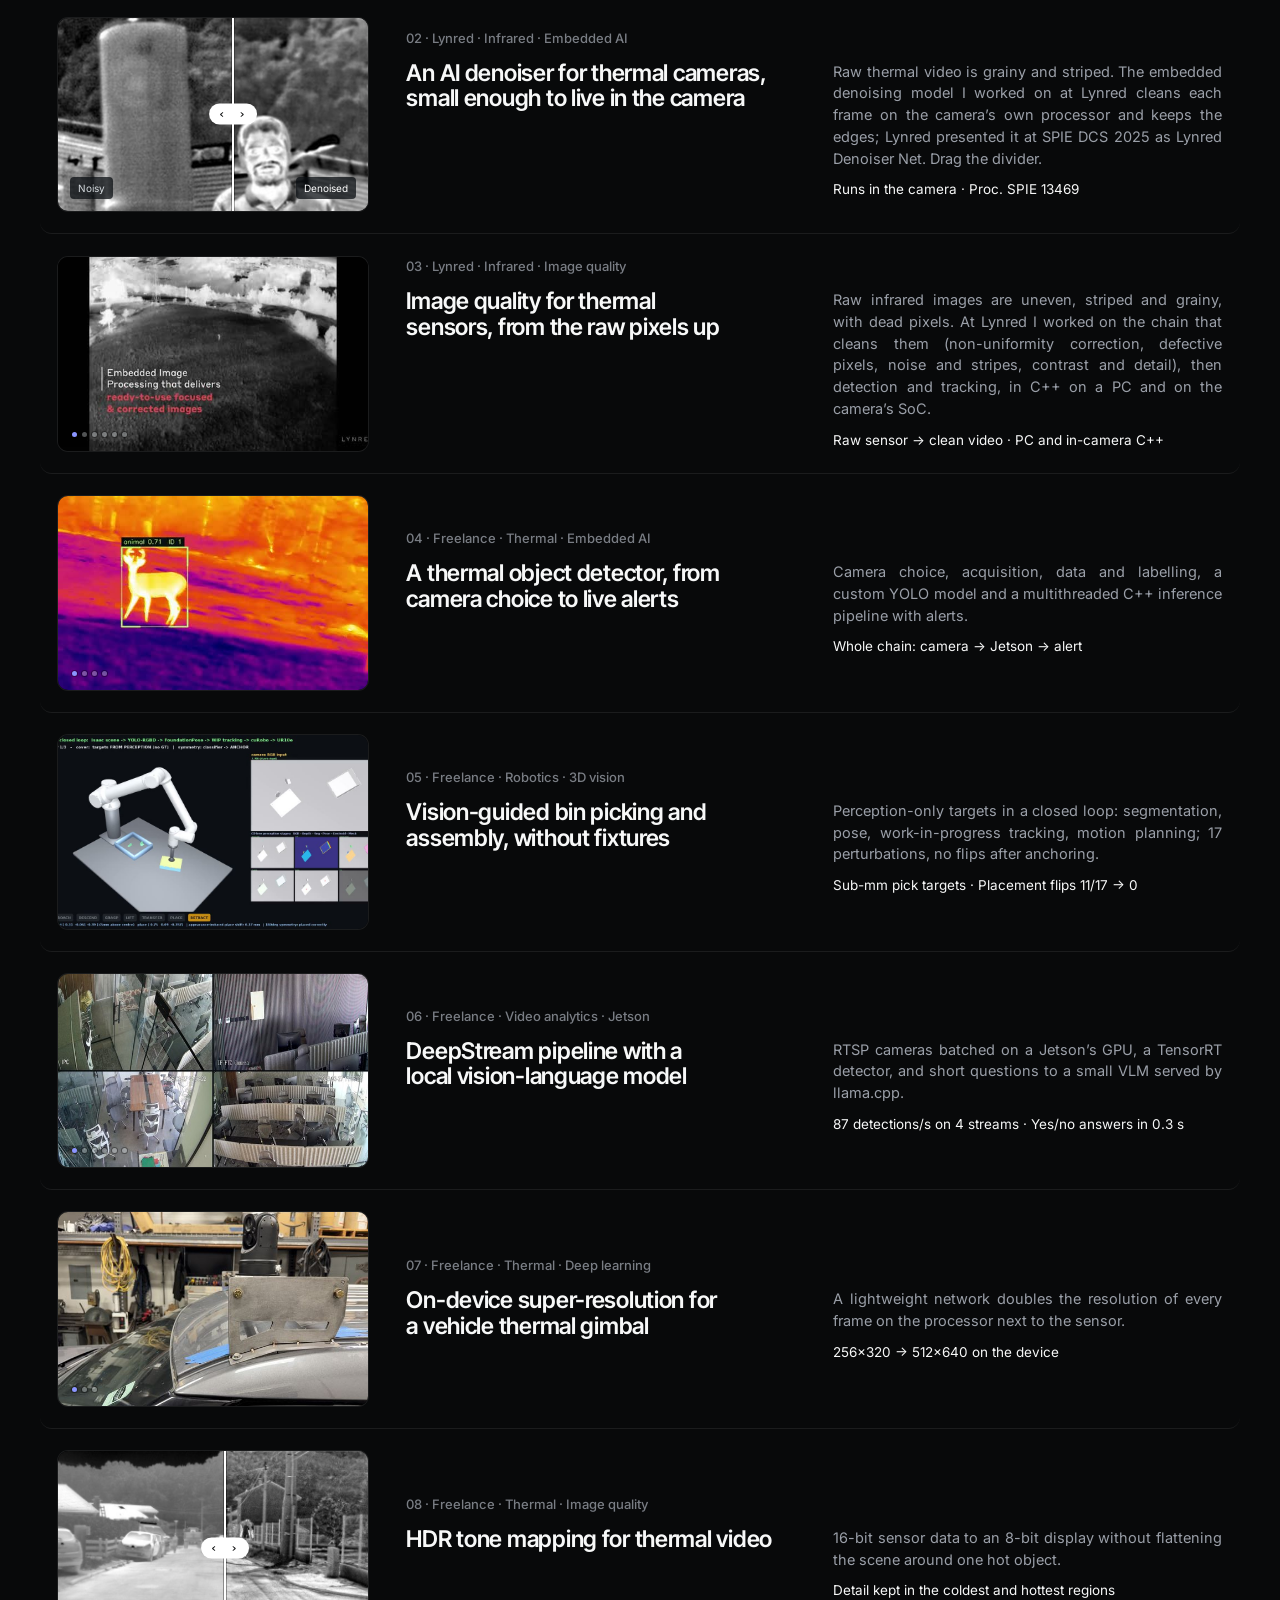
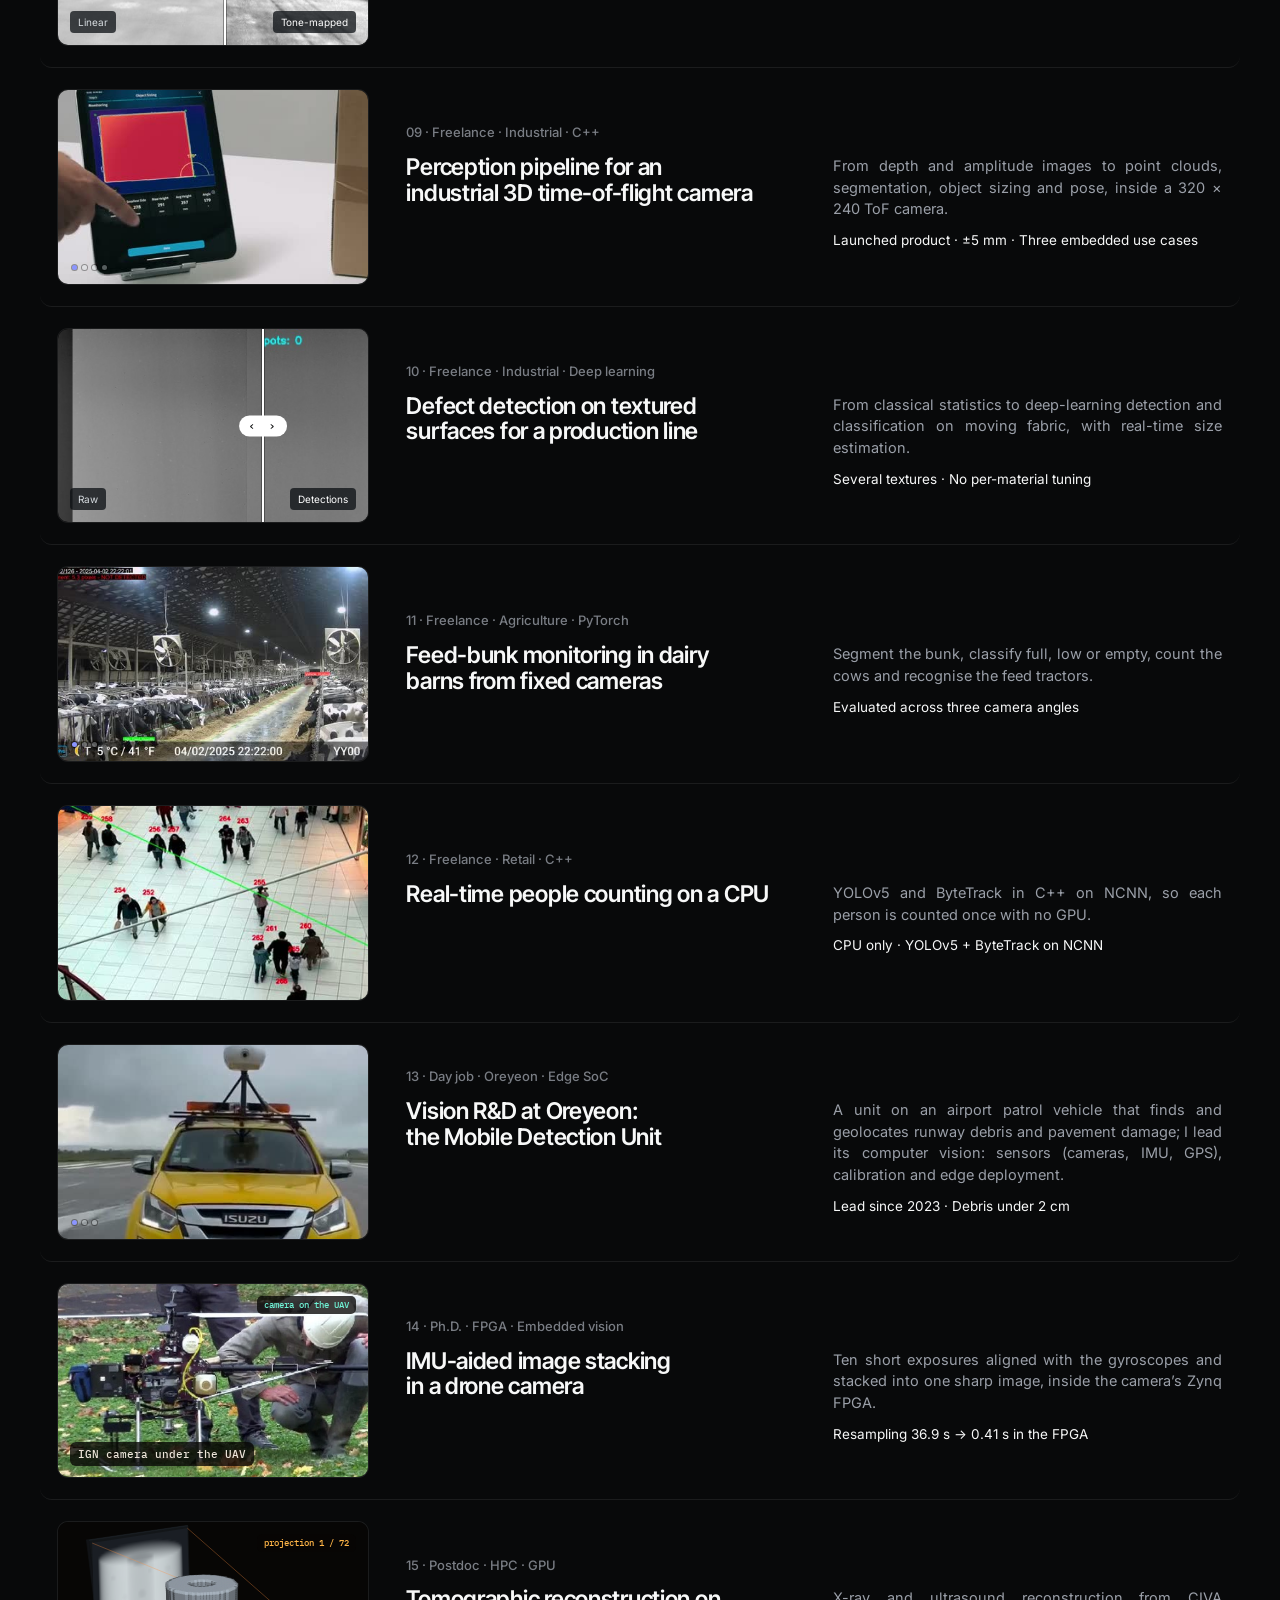
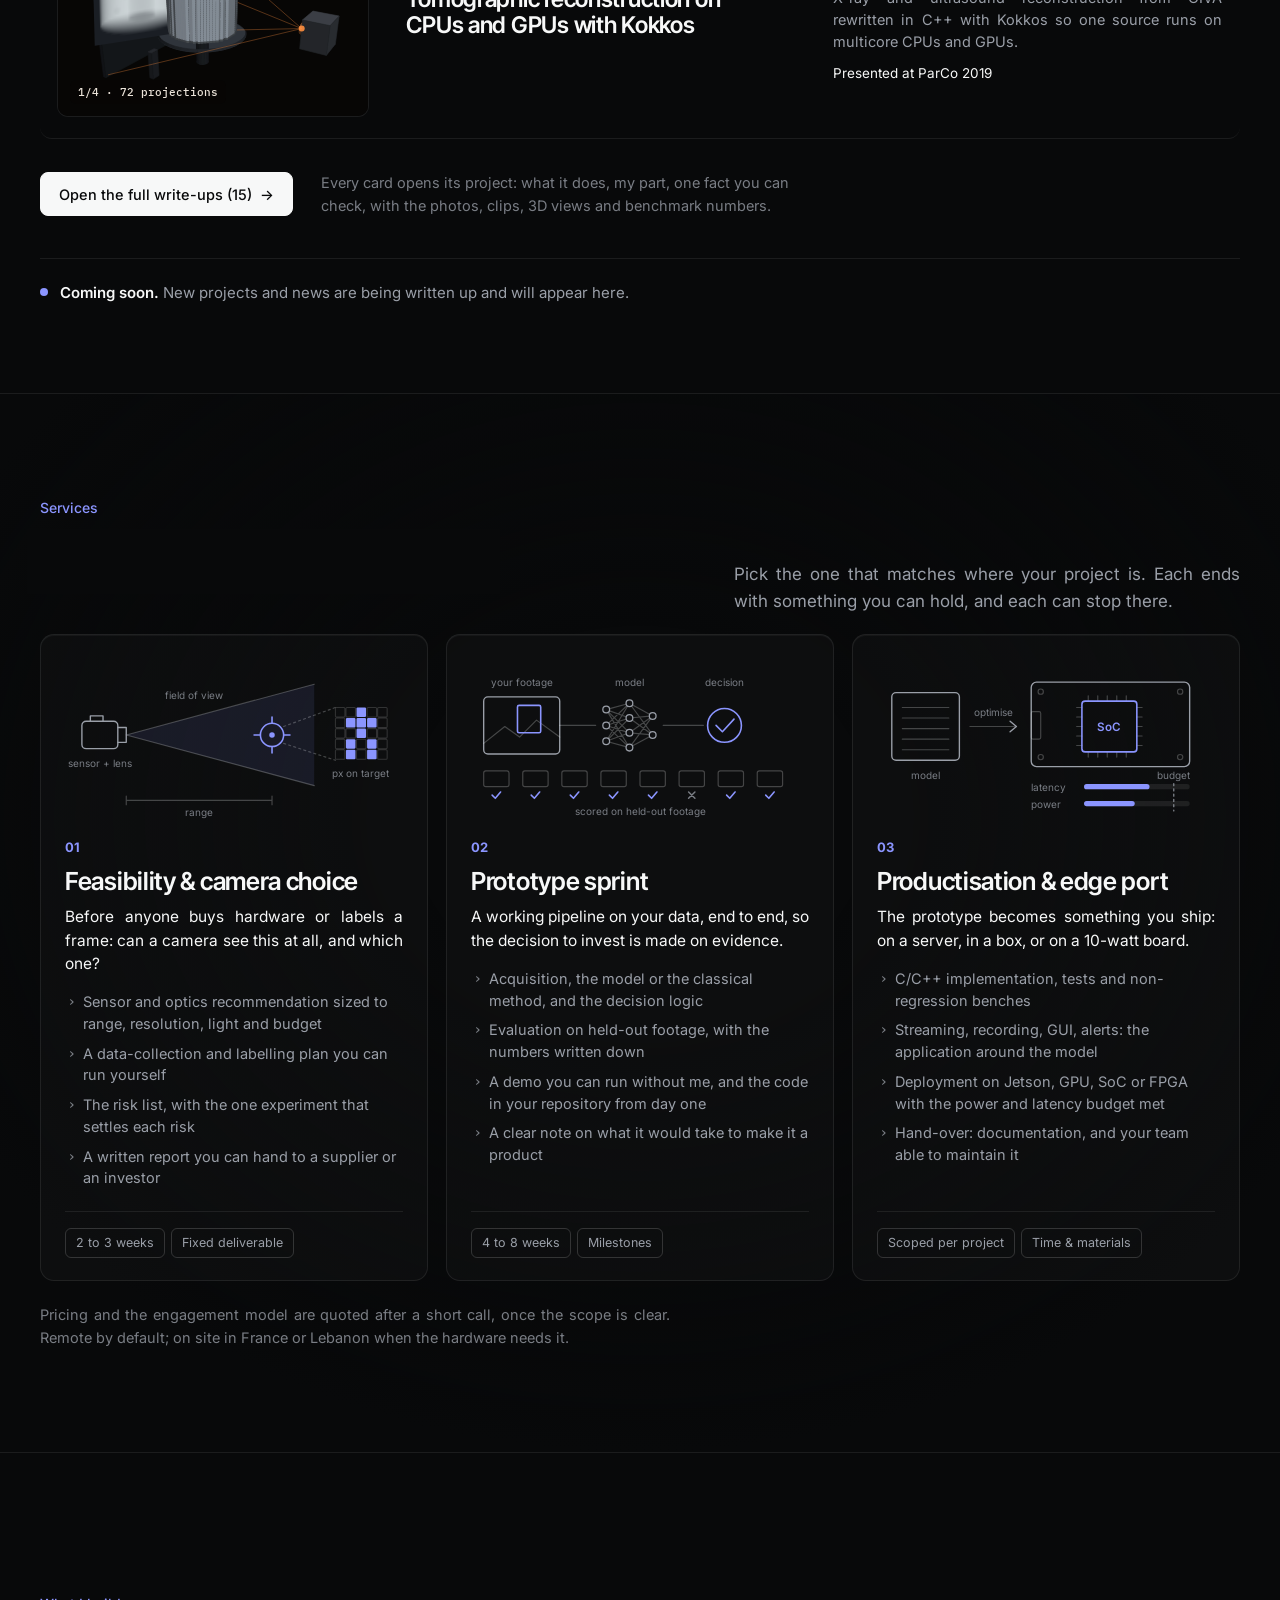
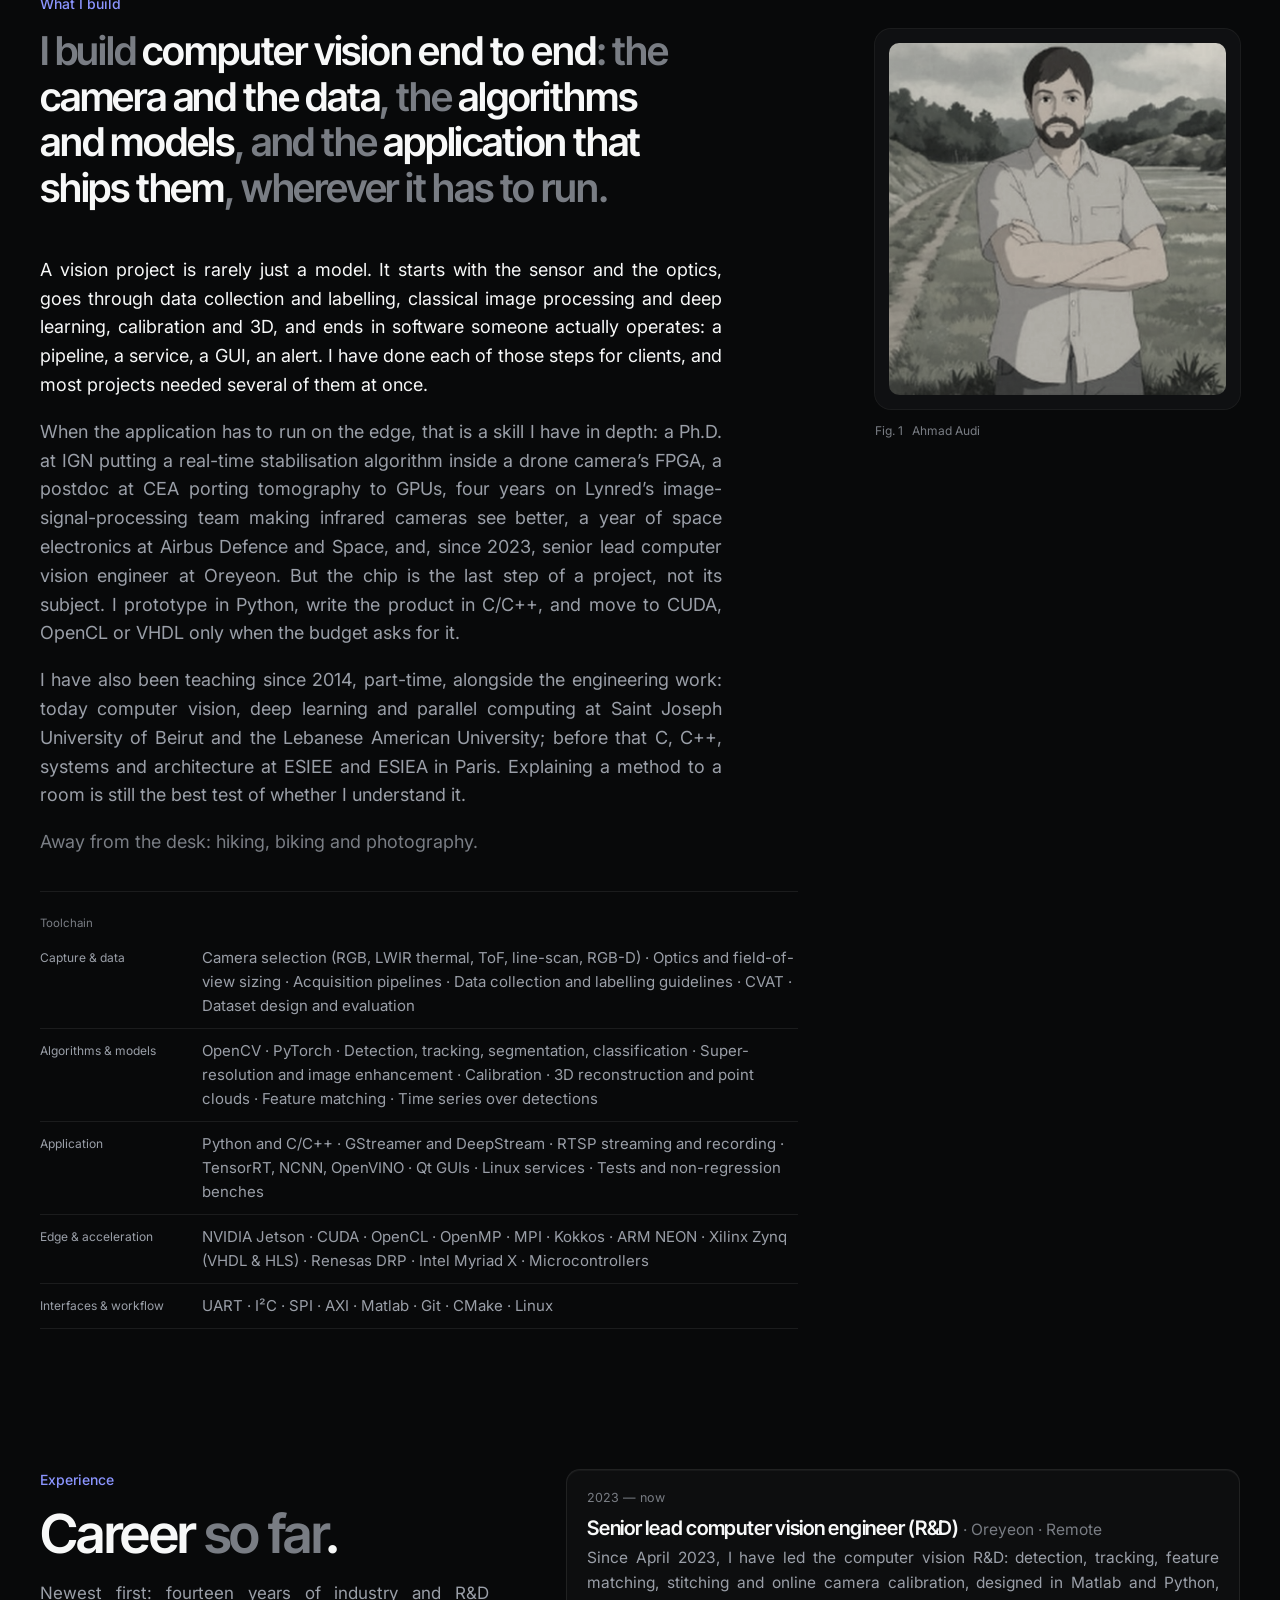
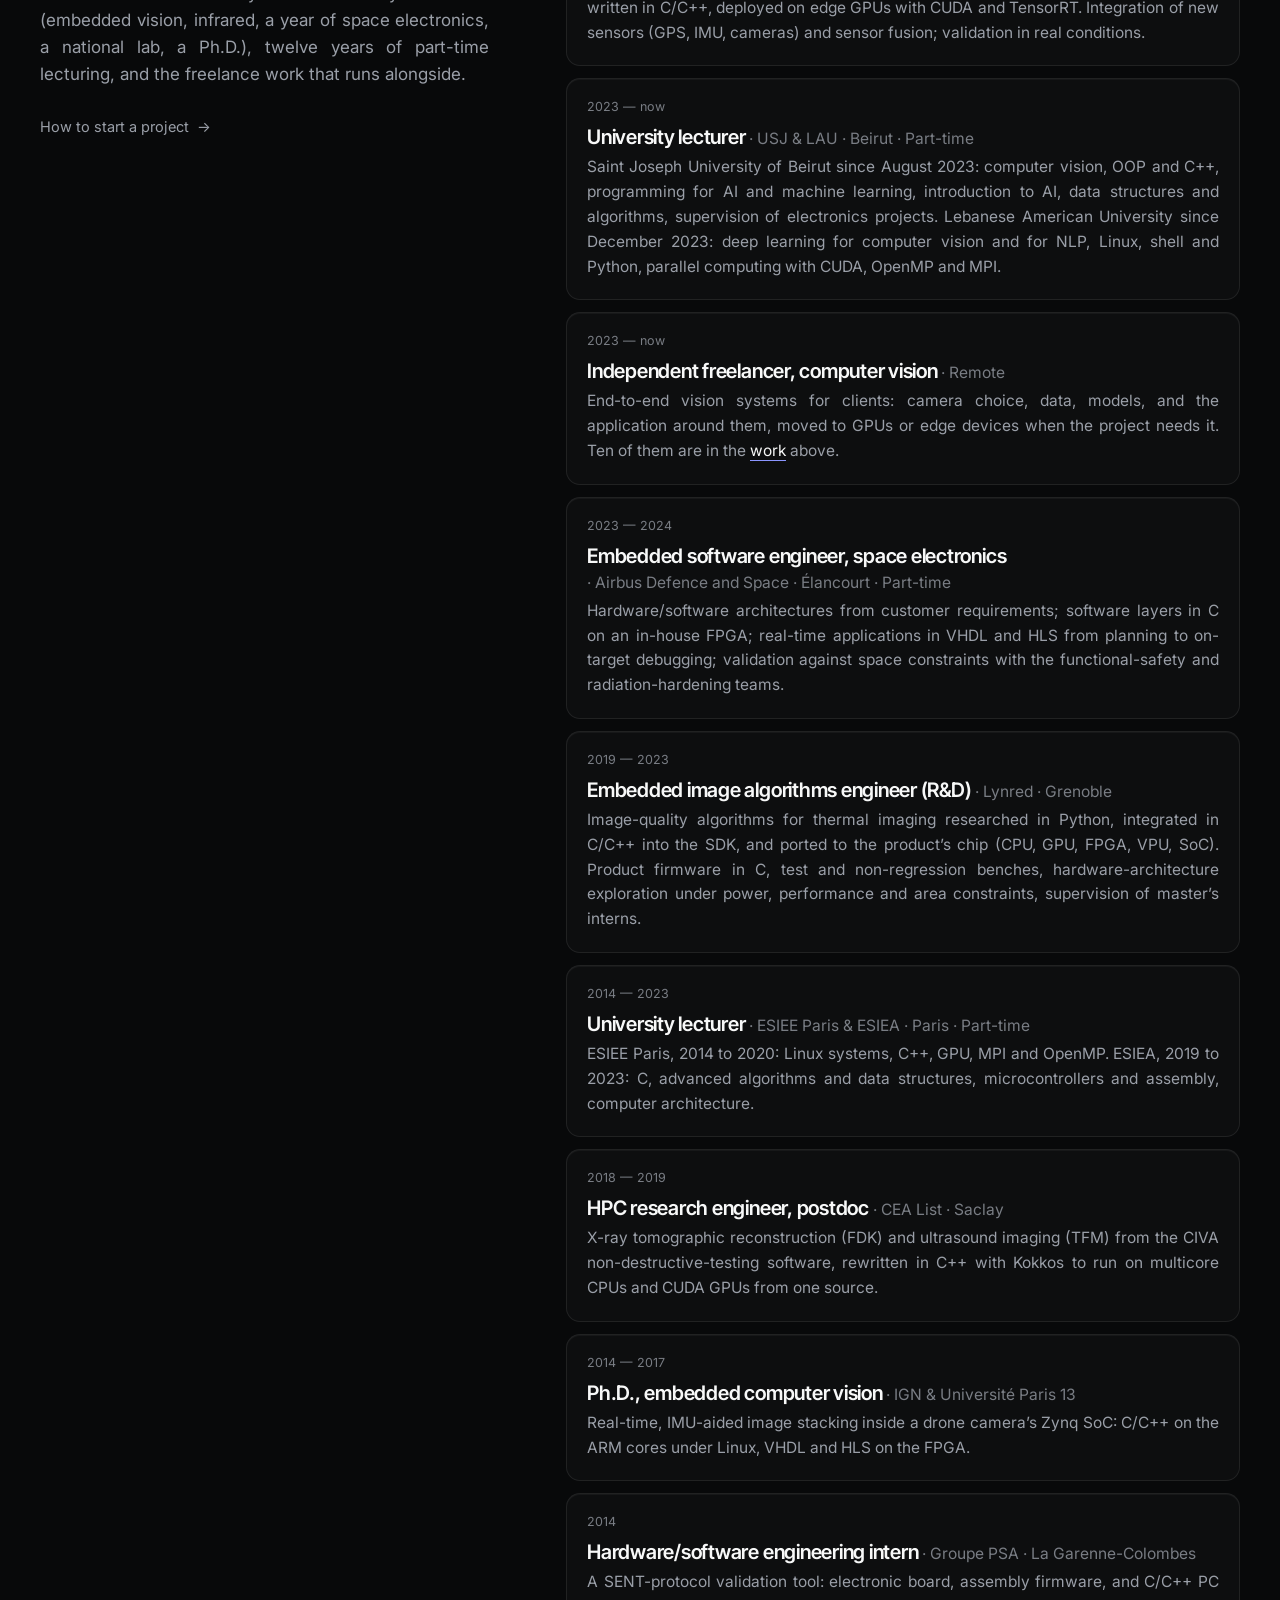
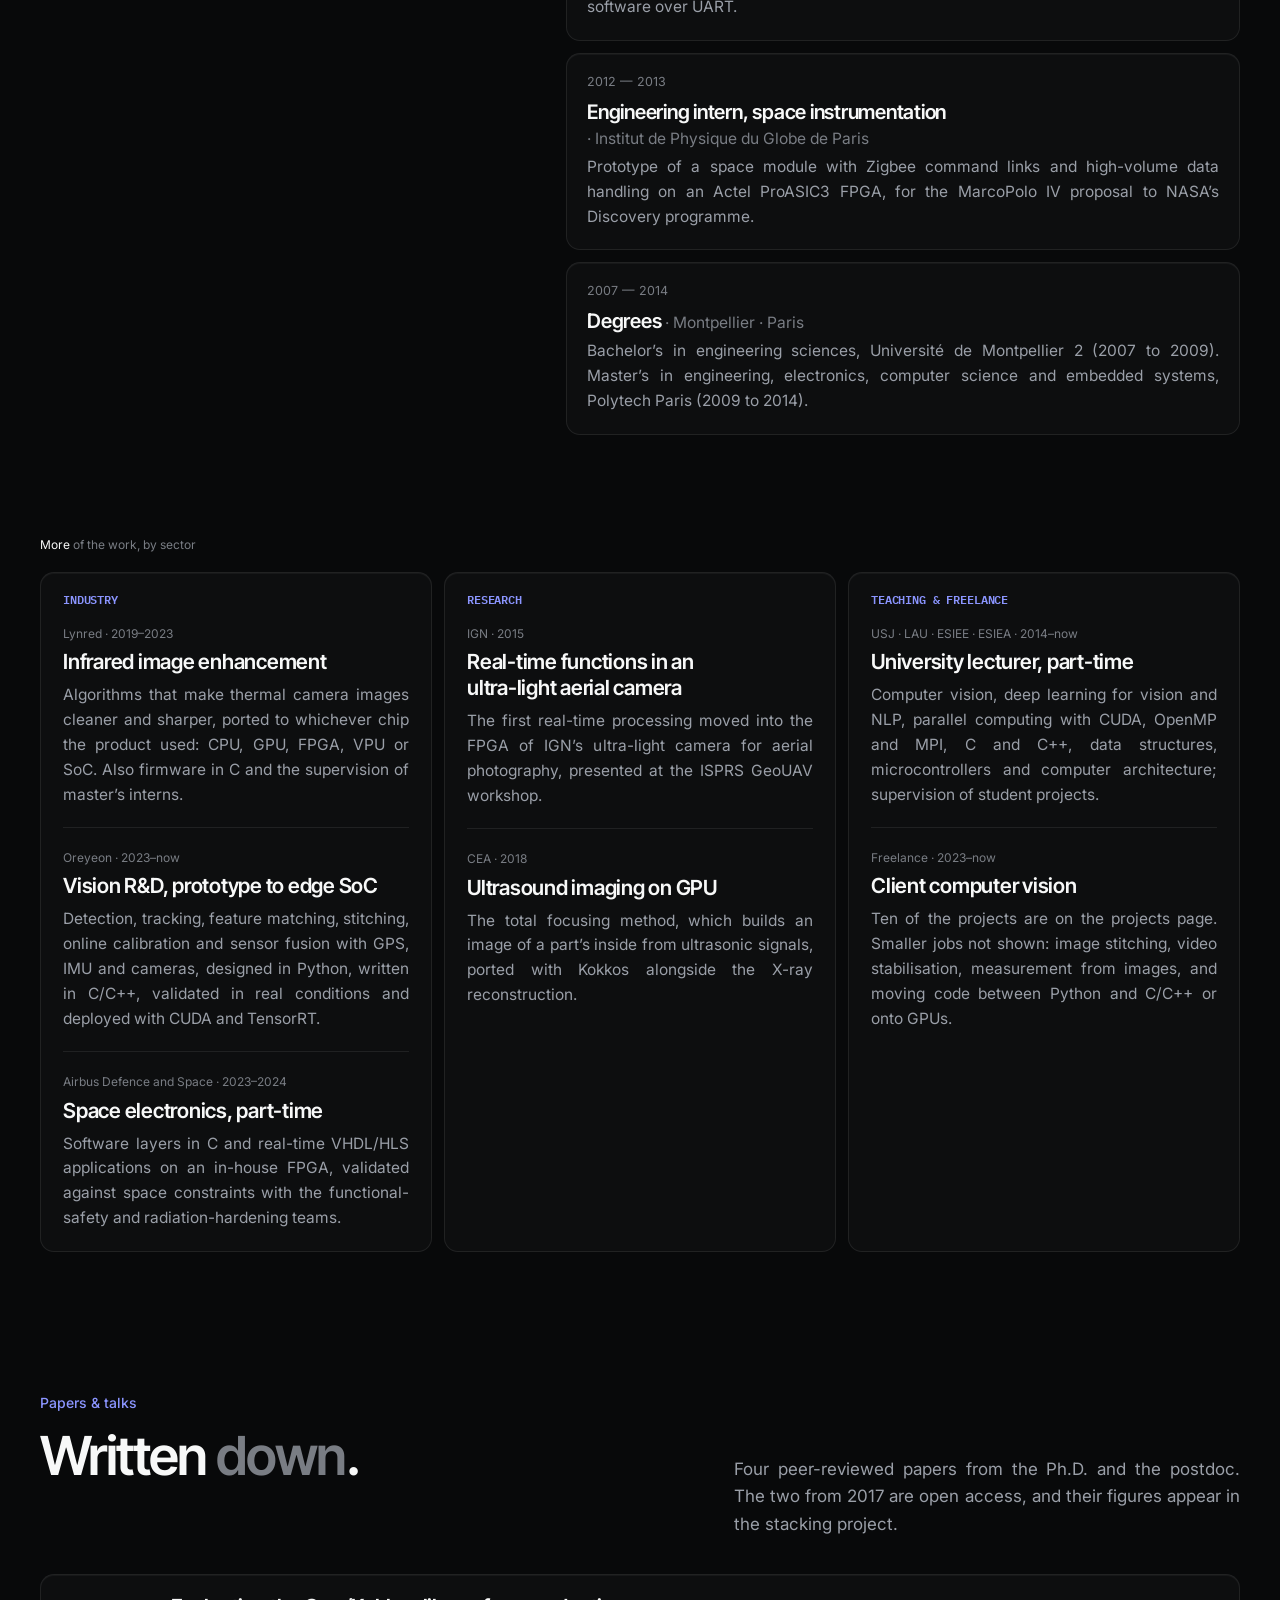
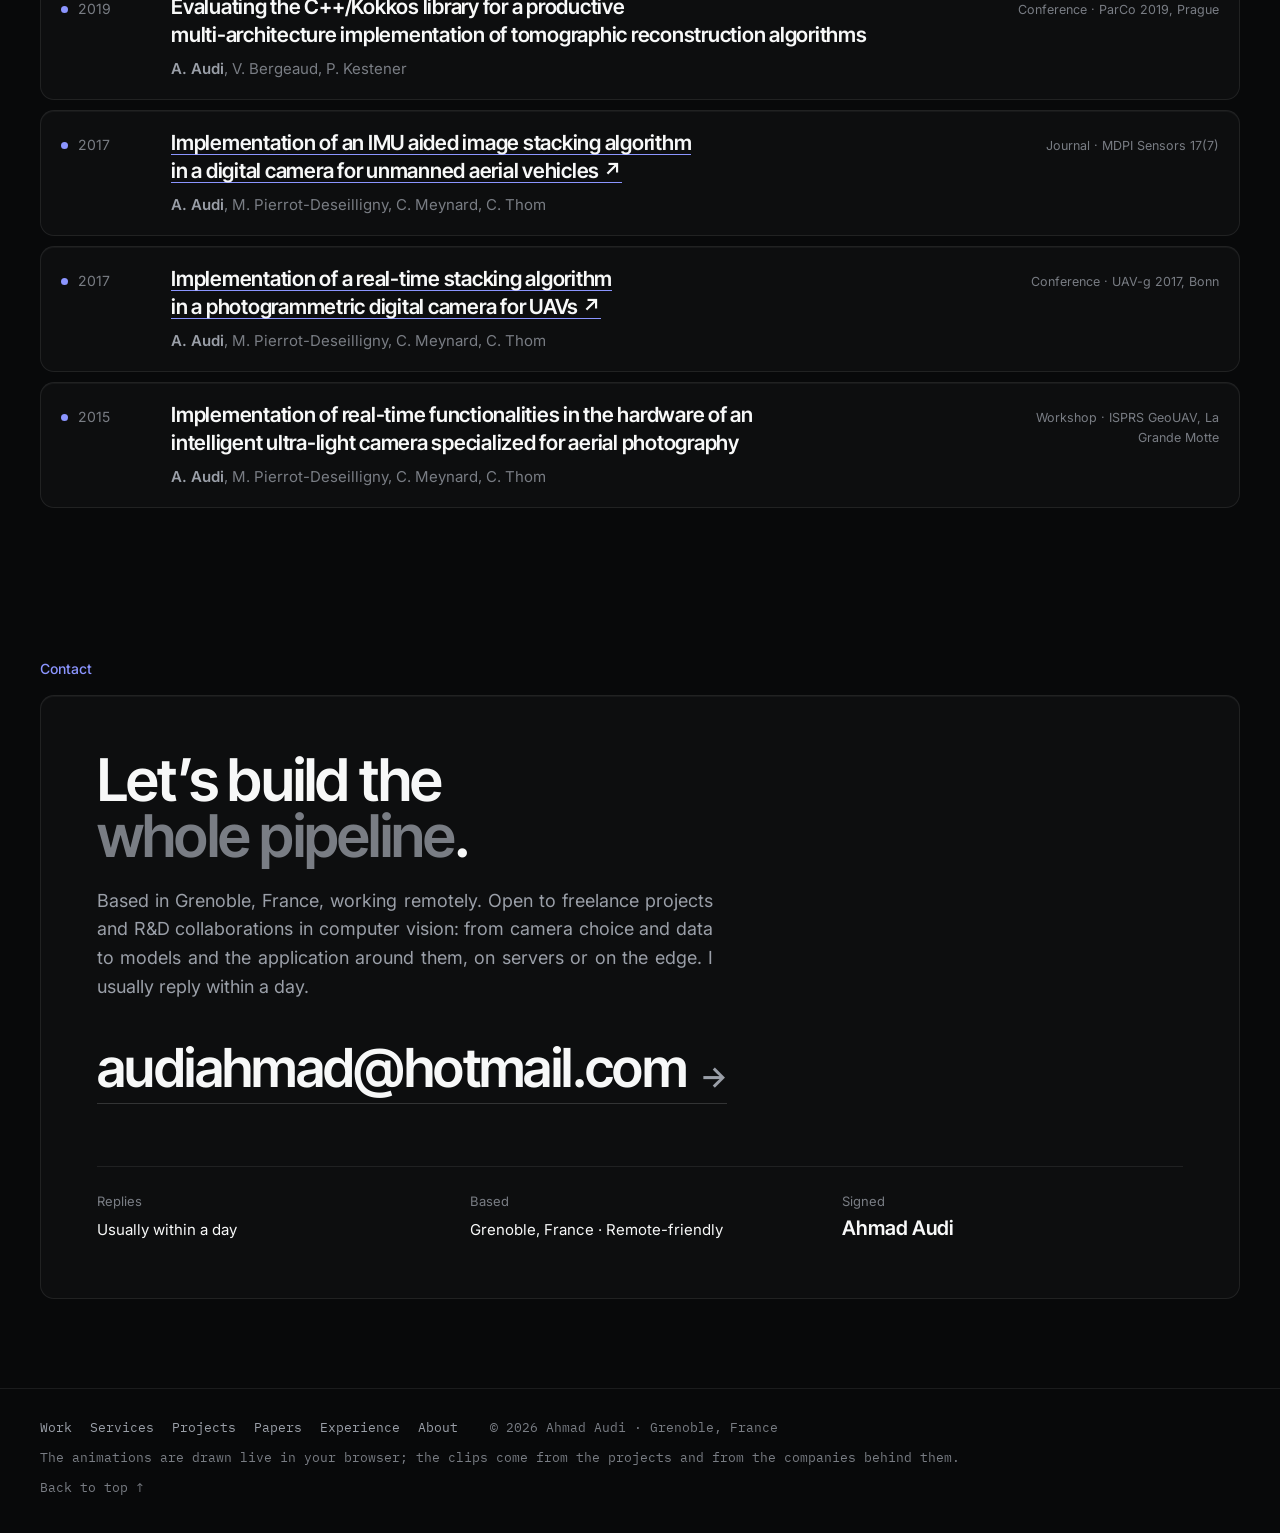
==== commit 5b662d22: "Speed: lazy media and small posters, sliced animation set-up, no off-screen animations, lighter CSS," ====
--- a/index.html
+++ b/index.html
@@ -23,8 +23,8 @@
   <link rel="preconnect" href="https://fonts.googleapis.com">
   <link rel="preconnect" href="https://fonts.gstatic.com" crossorigin>
   <link rel="stylesheet" href="https://fonts.googleapis.com/css2?family=Inter:wght@400..700&family=Inter+Tight:wght@500..700&family=IBM+Plex+Mono:wght@400;500;600&display=swap">
-  <link rel="stylesheet" href="styles.css?v=1794671570">
-  <link rel="stylesheet" href="styles-variants.css?v=1794671570">
+  <link rel="stylesheet" href="styles.css?v=1794740292">
+  <link rel="stylesheet" href="styles-variants.css?v=1794740292">
 
   <script>
     // Restore the visitor's light/dark choice before first paint, so there is no flash.
@@ -85,9 +85,6 @@
 
     <!-- 01 · Hero: the perception scene fills the viewport ------------------>
     <section class="hero" id="top" aria-labelledby="heroName">
-      <div class="hero-stage" id="heroStage" tabindex="0" data-mode="rgb" aria-label="3D scene: an FPV quadcopter with a thermal gimbal camera tracks a car on a road. Drag, or use the arrow keys, to orbit. The layer buttons re-render the scene as RGB, depth, keypoints, tracks or thermal.">
-        <canvas id="heroCanvas" aria-hidden="true"></canvas>
-      </div>
       <!-- Camera wall: one hero per project (used by looks with data-hero="wall"; js/herowall.js). -->
       <div class="hero-wall" id="heroWall" aria-label="Nine projects, each with its own footage">
         <a class="hw-main" id="hwMain" href="projects.html#p2" aria-label="Open the project: Real-time tracking on an FPV drone">
@@ -99,13 +96,13 @@
           <a class="hw-open" id="hwOpen" href="projects.html#p2">Open the project →</a>
         </div>
         <ol class="hw-grid" id="hwGrid">
-            <li><button type="button" data-word="drones" data-media='[{"v": "assets/video/hero/fpv-uav123-car9.mp4", "s": "assets/img/projects/fpv-uav123-car9-poster.jpg", "l": "UAV123 car9, hybrid tracker"}, {"v": "assets/video/hero/fpv-uav123-car15.mp4", "s": "assets/img/projects/fpv-uav123-car15-poster.jpg", "l": "UAV123 car15, a car a few pixels wide"}, {"v": "assets/video/hero/fpv-uav123-car12.mp4", "s": "assets/img/projects/fpv-uav123-car12-poster.jpg", "l": "UAV123 car12"}, {"v": "assets/video/hero/fpv-dtb70-car6.mp4", "s": "assets/img/projects/fpv-dtb70-car6-poster.jpg", "l": "DTB70 benchmark, a car"}, {"v": "assets/video/hero/fpv-uav123-boat.mp4", "s": "assets/img/projects/fpv-uav123-boat-poster.jpg", "l": "UAV123 benchmark, a tiny boat"}, {"v": "assets/video/hero/fpv-uav123-uav.mp4", "s": "assets/img/projects/fpv-uav123-uav-poster.jpg", "l": "UAV123 benchmark, a drone"}]' data-ar="2.025" data-short="FPV drone tracking" data-href="projects.html#p2" data-result="30 fps at 1280×740 · Jetson Orin Nano Super" data-cam="UAV · RGB · 30 fps" data-title="Real-time tracking on an FPV drone" data-video="assets/video/hero/fpv-uav123-car9.mp4" data-still="assets/img/projects/fpv-uav123-car9-poster.jpg" data-mk="#ffd23f" aria-label="Show: Real-time tracking on an FPV drone"><img src="assets/img/projects/fpv-uav123-car9-thumb.jpg" alt="" loading="lazy"><span>UAV</span></button></li>
-            <li><button type="button" data-word="wildlife at night" data-media='[{"v": "assets/video/hero/wg-buck.mp4", "s": "assets/img/projects/wg-buck-poster.jpg", "l": "a buck at dusk", "p": "50% 0%"}, {"v": "assets/video/hero/wg-doe.mp4", "s": "assets/img/projects/wg-doe-poster.jpg", "l": "two deer, two tracks", "p": "50% 0%"}, {"v": "assets/video/hero/wg-brush.mp4", "s": "assets/img/projects/wg-brush-poster.jpg", "l": "half hidden in tall grass", "p": "50% 0%"}, {"v": "assets/video/hero/wg-edge.mp4", "s": "assets/img/projects/wg-edge-poster.jpg", "l": "a buck at the brush edge", "p": "50% 0%"}]' data-pos="50% 0%" data-ar="1.25" data-short="Thermal detection" data-href="projects.html#p4" data-result="Whole chain: camera → Jetson → alert" data-cam="LWIR · 640×512 · YOLO + BoT-SORT" data-title="A thermal detector, camera to alert" data-video="assets/video/hero/wg-buck.mp4" data-still="assets/img/projects/wg-buck-poster.jpg" data-mk="#ff9ec4" aria-label="Show: A thermal detector, camera to alert"><img src="assets/img/projects/wg-buck-thumb.jpg" alt="" loading="lazy"><span>LWIR</span></button></li>
-            <li><button type="button" data-word="airport runways" data-media='[{"v": "assets/video/hero/mdu-run-speed.mp4", "s": "assets/img/projects/mdu-run-speed-poster.jpg", "l": "at speed down the runway", "p": "50% 70%"}, {"v": "assets/video/hero/mdu-real-patrol.mp4", "s": "assets/img/projects/mdu-real-patrol-poster.jpg", "l": "patrol in the rain", "p": "50% 75%"}]' data-ar="1.778" data-short="Airport debris unit" data-href="projects.html#p1" data-result="Lead since 2023 · Debris under 2 cm" data-cam="Cameras · IMU · GNSS · edge SoC" data-title="The Mobile Detection Unit at Oreyeon" data-video="assets/video/hero/mdu-real-patrol.mp4" data-still="assets/img/projects/mdu-real-patrol-poster.jpg" data-mk="#7ee0f5" aria-label="Show: The Mobile Detection Unit at Oreyeon"><img src="assets/img/projects/mdu-ride-enters-thumb.jpg" alt="" loading="lazy"><span>MDU</span></button></li>
-            <li><button type="button" data-word="thermal cameras" data-media='[{"v": "assets/video/hero/ati-detect.mp4", "s": "assets/img/projects/ati-person-poster.jpg", "l": "night, a person detected"}, {"v": "assets/video/hero/ati-track.mp4", "s": "assets/img/projects/ati-vehicle-poster.jpg", "l": "night, a vehicle tracked"}, {"v": "assets/video/hero/ati-corrected.mp4", "s": "assets/img/projects/ati-corrected-poster.jpg", "l": "corrected in the camera"}, {"v": "assets/video/hero/ati-shutterless.mp4", "s": "assets/img/projects/ati-shutterless-poster.jpg", "l": "shutterless, never freezes"}]' data-ar="1.778" data-short="Thermal image quality" data-href="projects.html#p15" data-result="Raw sensor → clean video · PC and in-camera C++" data-cam="LWIR · image processing in the camera" data-title="Image quality for thermal sensors, at Lynred" data-video="assets/video/hero/ati-detect.mp4" data-still="assets/img/projects/ati-person-poster.jpg" data-mk="#c3b5ff" aria-label="Show: Image quality for thermal sensors, at Lynred"><img src="assets/img/projects/ati-person-thumb.jpg" alt="" loading="lazy"><span>ISP</span></button></li>
+            <li><button type="button" data-word="drones" data-media='[{"v": "assets/video/hero/fpv-uav123-car9.mp4", "s": "assets/img/projects/fpv-uav123-car9-poster-s.jpg", "l": "UAV123 car9, hybrid tracker"}, {"v": "assets/video/hero/fpv-uav123-car15.mp4", "s": "assets/img/projects/fpv-uav123-car15-poster-s.jpg", "l": "UAV123 car15, a car a few pixels wide"}, {"v": "assets/video/hero/fpv-uav123-car12.mp4", "s": "assets/img/projects/fpv-uav123-car12-poster-s.jpg", "l": "UAV123 car12"}, {"v": "assets/video/hero/fpv-dtb70-car6.mp4", "s": "assets/img/projects/fpv-dtb70-car6-poster-s.jpg", "l": "DTB70 benchmark, a car"}, {"v": "assets/video/hero/fpv-uav123-boat.mp4", "s": "assets/img/projects/fpv-uav123-boat-poster-s.jpg", "l": "UAV123 benchmark, a tiny boat"}, {"v": "assets/video/hero/fpv-uav123-uav.mp4", "s": "assets/img/projects/fpv-uav123-uav-poster-s.jpg", "l": "UAV123 benchmark, a drone"}]' data-ar="2.025" data-short="FPV drone tracking" data-href="projects.html#p2" data-result="30 fps at 1280×740 · Jetson Orin Nano Super" data-cam="UAV · RGB · 30 fps" data-title="Real-time tracking on an FPV drone" data-video="assets/video/hero/fpv-uav123-car9.mp4" data-still="assets/img/projects/fpv-uav123-car9-poster.jpg" data-mk="#ffd23f" aria-label="Show: Real-time tracking on an FPV drone"><img src="assets/img/projects/fpv-uav123-car9-thumb.jpg" alt="" loading="lazy"><span>UAV</span></button></li>
+            <li><button type="button" data-word="wildlife at night" data-media='[{"v": "assets/video/hero/wg-buck.mp4", "s": "assets/img/projects/wg-buck-poster-s.jpg", "l": "a buck at dusk", "p": "50% 0%"}, {"v": "assets/video/hero/wg-doe.mp4", "s": "assets/img/projects/wg-doe-poster-s.jpg", "l": "two deer, two tracks", "p": "50% 0%"}, {"v": "assets/video/hero/wg-brush.mp4", "s": "assets/img/projects/wg-brush-poster-s.jpg", "l": "half hidden in tall grass", "p": "50% 0%"}, {"v": "assets/video/hero/wg-edge.mp4", "s": "assets/img/projects/wg-edge-poster-s.jpg", "l": "a buck at the brush edge", "p": "50% 0%"}]' data-pos="50% 0%" data-ar="1.25" data-short="Thermal detection" data-href="projects.html#p4" data-result="Whole chain: camera → Jetson → alert" data-cam="LWIR · 640×512 · YOLO + BoT-SORT" data-title="A thermal detector, camera to alert" data-video="assets/video/hero/wg-buck.mp4" data-still="assets/img/projects/wg-buck-poster.jpg" data-mk="#ff9ec4" aria-label="Show: A thermal detector, camera to alert"><img src="assets/img/projects/wg-buck-thumb.jpg" alt="" loading="lazy"><span>LWIR</span></button></li>
+            <li><button type="button" data-word="airport runways" data-media='[{"v": "assets/video/hero/mdu-run-speed.mp4", "s": "assets/img/projects/mdu-run-speed-poster-s.jpg", "l": "at speed down the runway", "p": "50% 70%"}, {"v": "assets/video/hero/mdu-real-patrol.mp4", "s": "assets/img/projects/mdu-real-patrol-poster-s.jpg", "l": "patrol in the rain", "p": "50% 75%"}]' data-ar="1.778" data-short="Airport debris unit" data-href="projects.html#p1" data-result="Lead since 2023 · Debris under 2 cm" data-cam="Cameras · IMU · GNSS · edge SoC" data-title="The Mobile Detection Unit at Oreyeon" data-video="assets/video/hero/mdu-real-patrol.mp4" data-still="assets/img/projects/mdu-real-patrol-poster.jpg" data-mk="#7ee0f5" aria-label="Show: The Mobile Detection Unit at Oreyeon"><img src="assets/img/projects/mdu-ride-enters-thumb.jpg" alt="" loading="lazy"><span>MDU</span></button></li>
+            <li><button type="button" data-word="thermal cameras" data-media='[{"v": "assets/video/hero/ati-detect.mp4", "s": "assets/img/projects/ati-person-poster-s.jpg", "l": "night, a person detected"}, {"v": "assets/video/hero/ati-track.mp4", "s": "assets/img/projects/ati-vehicle-poster-s.jpg", "l": "night, a vehicle tracked"}, {"v": "assets/video/hero/ati-corrected.mp4", "s": "assets/img/projects/ati-corrected-poster-s.jpg", "l": "corrected in the camera"}, {"v": "assets/video/hero/ati-shutterless.mp4", "s": "assets/img/projects/ati-shutterless-poster-s.jpg", "l": "shutterless, never freezes"}]' data-ar="1.778" data-short="Thermal image quality" data-href="projects.html#p15" data-result="Raw sensor → clean video · PC and in-camera C++" data-cam="LWIR · image processing in the camera" data-title="Image quality for thermal sensors, at Lynred" data-video="assets/video/hero/ati-detect.mp4" data-still="assets/img/projects/ati-person-poster.jpg" data-mk="#c3b5ff" aria-label="Show: Image quality for thermal sensors, at Lynred"><img src="assets/img/projects/ati-person-thumb.jpg" alt="" loading="lazy"><span>ISP</span></button></li>
             <li><button type="button" data-word="robot arms" data-ar="1.745" data-short="Bin picking" data-href="projects.html#p7" data-result="Sub-mm pick targets · Placement flips 11/17 → 0" data-cam="RGB-D · FoundationPose · cuRobo" data-title="Bin picking and assembly without fixtures" data-video="assets/video/hero/bin-sim-assembly.mp4" data-still="assets/img/projects/bin-sim-assembly-poster.jpg" data-mk="#b7f36b" aria-label="Show: Bin picking and assembly without fixtures"><img src="assets/img/projects/bin-sim-assembly-poster.jpg" alt="" loading="lazy"><span>RGB-D</span></button></li>
-            <li><button type="button" data-word="3D cameras" data-media='[{"v": "assets/video/hero/tof-sizing.mp4", "s": "assets/img/projects/tof-sizing-poster.jpg", "l": "object sizing, live"}, {"v": "assets/video/hero/tof-underfill.mp4", "s": "assets/img/projects/tof-underfill-poster.jpg", "l": "a carton missing", "lp": "tl"}, {"v": "assets/video/hero/tof-overfill.mp4", "s": "assets/img/projects/tof-overfill-poster.jpg", "l": "a carton too many", "lp": "tl"}, {"v": "assets/video/hero/tof-racket.mp4", "s": "assets/img/projects/tof-racket-poster.jpg", "l": "distance zones", "lp": "tl"}]' data-ar="1.778" data-short="ToF 3D camera" data-href="projects.html#p8" data-result="Launched product · ±5 mm · Three embedded use cases" data-cam="ToF · 320×240 · C++" data-title="Perception inside a 3D time-of-flight camera" data-video="assets/video/hero/tof-sizing.mp4" data-still="assets/img/projects/tof-sizing-poster.jpg" data-mk="#c3b5ff" aria-label="Show: Perception inside a 3D time-of-flight camera"><img src="assets/img/projects/tof-sizing-large-thumb.jpg" alt="" loading="lazy"><span>ToF</span></button></li>
-            <li><button type="button" data-word="dairy barns" data-media='[{"v": "assets/video/hero/barn-pushup-night.mp4", "s": "assets/img/projects/barn-pushup-night-poster.jpg", "l": "night"}, {"v": "assets/video/hero/barn-pushup-day.mp4", "s": "assets/img/projects/barn-pushup-day-poster.jpg", "l": "day"}, {"v": "assets/video/hero/barn-transition.mp4", "s": "assets/img/projects/barn-transition-poster.jpg", "l": "feed delivered"}]' data-ar="1.778" data-short="Feed-bunk monitoring" data-href="projects.html#p10" data-result="Evaluated across three camera angles" data-cam="RGB · night · PyTorch" data-title="Feed-bunk monitoring from fixed cameras" data-video="assets/video/hero/barn-pushup-night.mp4" data-still="assets/img/projects/barn-pushup-night-poster.jpg" data-mk="#ffb27a" aria-label="Show: Feed-bunk monitoring from fixed cameras"><img src="assets/img/projects/barn-pushup-night-thumb.jpg" alt="" loading="lazy"><span>BARN</span></button></li>
+            <li><button type="button" data-word="3D cameras" data-media='[{"v": "assets/video/hero/tof-sizing.mp4", "s": "assets/img/projects/tof-sizing-poster-s.jpg", "l": "object sizing, live"}, {"v": "assets/video/hero/tof-underfill.mp4", "s": "assets/img/projects/tof-underfill-poster-s.jpg", "l": "a carton missing", "lp": "tl"}, {"v": "assets/video/hero/tof-overfill.mp4", "s": "assets/img/projects/tof-overfill-poster-s.jpg", "l": "a carton too many", "lp": "tl"}, {"v": "assets/video/hero/tof-racket.mp4", "s": "assets/img/projects/tof-racket-poster-s.jpg", "l": "distance zones", "lp": "tl"}]' data-ar="1.778" data-short="ToF 3D camera" data-href="projects.html#p8" data-result="Launched product · ±5 mm · Three embedded use cases" data-cam="ToF · 320×240 · C++" data-title="Perception inside a 3D time-of-flight camera" data-video="assets/video/hero/tof-sizing.mp4" data-still="assets/img/projects/tof-sizing-poster.jpg" data-mk="#c3b5ff" aria-label="Show: Perception inside a 3D time-of-flight camera"><img src="assets/img/projects/tof-sizing-large-thumb.jpg" alt="" loading="lazy"><span>ToF</span></button></li>
+            <li><button type="button" data-word="dairy barns" data-media='[{"v": "assets/video/hero/barn-pushup-night.mp4", "s": "assets/img/projects/barn-pushup-night-poster-s.jpg", "l": "night"}, {"v": "assets/video/hero/barn-pushup-day.mp4", "s": "assets/img/projects/barn-pushup-day-poster-s.jpg", "l": "day"}, {"v": "assets/video/hero/barn-transition.mp4", "s": "assets/img/projects/barn-transition-poster-s.jpg", "l": "feed delivered"}]' data-ar="1.778" data-short="Feed-bunk monitoring" data-href="projects.html#p10" data-result="Evaluated across three camera angles" data-cam="RGB · night · PyTorch" data-title="Feed-bunk monitoring from fixed cameras" data-video="assets/video/hero/barn-pushup-night.mp4" data-still="assets/img/projects/barn-pushup-night-poster.jpg" data-mk="#ffb27a" aria-label="Show: Feed-bunk monitoring from fixed cameras"><img src="assets/img/projects/barn-pushup-night-thumb.jpg" alt="" loading="lazy"><span>BARN</span></button></li>
             <li><button type="button" data-word="crowds" data-ar="2.115" data-short="People counting" data-href="projects.html#p11" data-result="CPU only · YOLOv5 + ByteTrack on NCNN" data-cam="RGB · YOLOv5 + ByteTrack · CPU" data-title="People counting on a CPU" data-video="assets/video/hero/count-feed.mp4" data-still="assets/img/projects/count-feed-poster.jpg" data-mk="#ffd23f" aria-label="Show: People counting on a CPU"><img src="assets/img/projects/count-feed-poster.jpg" alt="" loading="lazy"><span>RETAIL</span></button></li>
             <li class="hw-off"><button type="button" data-word="production lines" data-ar="2.38" data-short="Fabric defects" data-href="projects.html#p9" data-result="Several textures · No per-material tuning" data-cam="Line-scan · defect detection" data-title="Defects on textured surfaces" data-still="assets/img/projects/fabric-detect.jpg" data-mk="#ff9ec4" aria-label="Show: Defects on textured surfaces"><img src="assets/img/projects/fabric-detect-thumb.jpg" alt="" loading="lazy"><span>LINE</span></button></li>
             <li><button type="button" data-word="aerial cameras" data-media='[{"s": "assets/img/projects/phd-uav.jpg", "l": "the UAV", "p": "37% 50%"}, {"s": "assets/img/projects/phd-camera.jpg", "l": "the camera"}, {"s": "assets/img/projects/phd-board.jpg", "l": "the FPGA board"}]' data-ar="1.308" data-short="Drone camera, Ph.D." data-href="projects.html#p12" data-result="Resampling 36.9 s → 0.41 s in the FPGA" data-cam="FPGA + IMU · Ph.D. at IGN" data-title="IMU-aided image stacking in a drone camera" data-still="assets/img/projects/phd-uav.jpg" data-mk="#7ee0f5" aria-label="Show: IMU-aided image stacking in a drone camera"><img src="assets/img/projects/phd-uav-thumb.jpg" alt="" loading="lazy"><span>FPGA</span></button></li>
@@ -115,8 +112,6 @@
         </ol>
       </div>
       <div class="hero-ui">
-        <p class="eyebrow"><span class="live-dot" aria-hidden="true"></span>Frame 00 · Engineer · Researcher · Lecturer</p>
-        <p class="hero-hint" id="heroHint" aria-hidden="true"><span>⟲</span> Drag to orbit</p>
         <div class="hero-main">
           <div class="hero-copy">
             <h1 class="wordmark" id="heroName">Ahmad <em>Audi</em><span class="accent">.</span></h1>
@@ -129,20 +124,6 @@
               <a class="pill" href="#contact">Contact</a>
             </div>
           </div>
-          <div class="hero-side">
-            <div class="layers" role="group" aria-label="Render layer">
-              <button class="layer" type="button" data-layer="rgb" aria-pressed="true">RGB</button>
-              <button class="layer" type="button" data-layer="depth" aria-pressed="false">Depth</button>
-              <button class="layer" type="button" data-layer="keypoints" aria-pressed="false">Keypoints</button>
-              <button class="layer" type="button" data-layer="tracks" aria-pressed="false">Tracks</button>
-              <button class="layer" type="button" data-layer="thermal" aria-pressed="false">Thermal</button>
-            </div>
-            <dl class="hero-dials" aria-hidden="true">
-              <div><dt>Pan</dt><dd id="hPan">+0.0°</dd></div>
-              <div><dt>Tilt</dt><dd id="hTilt">+0.0°</dd></div>
-              <div><dt>Lock</dt><dd id="hLock">0.95</dd></div>
-            </dl>
-          </div>
         </div>
         <ul class="hero-stats" aria-label="At a glance">
           <li><b data-count="14" data-suffix=" years">14 years</b><span>In industry and R&amp;D: computer vision, embedded AI, thermal imaging, HPC</span></li>
@@ -150,7 +131,6 @@
           <li><b data-count="80" data-suffix="+">80+</b><span>Projects delivered; 15 of them are shown here</span></li>
           <li><b>Ph.D.</b><span>In embedded computer vision, IGN, 2017</span></li>
           <li><b>Now</b><span>Senior lead computer vision engineer at Oreyeon, since&nbsp;2023</span></li>
-          <li class="hero-fig"><span>Fig. 0 · Drawn live in your browser, no video. The inset is the gimbal camera’s own view.</span></li>
         </ul>
       </div>
     </section>
@@ -161,40 +141,40 @@
       <div class="logos-strip">
         <div class="logos-track">
         <ul class="logos-list">
-          <li><img src="assets/img/logos/ign.png" alt="IGN" style="--h:42.4px" loading="lazy" decoding="async"></li>
-          <li><img src="assets/img/logos/lynred.png" alt="Lynred" style="--h:22.5px" loading="lazy" decoding="async"></li>
-          <li><img src="assets/img/logos/cea.png" alt="CEA" style="--h:44px" loading="lazy" decoding="async"></li>
-          <li><img src="assets/img/logos/airbus.png" alt="Airbus" style="--h:26.9px" loading="lazy" decoding="async"></li>
-          <li><img src="assets/img/logos/ipgp.png" alt="IPGP" style="--h:40.0px" loading="lazy" decoding="async"></li>
-          <li><img src="assets/img/logos/psa.png" alt="PSA Peugeot Citroën" style="--h:24.2px" loading="lazy" decoding="async"></li>
-          <li><img src="assets/img/logos/contrinex.png" alt="Contrinex" style="--h:30.4px" loading="lazy" decoding="async"></li>
-          <li><img src="assets/img/logos/axomind.png" alt="Axomind" style="--h:22.3px" loading="lazy" decoding="async"></li>
-          <li><img src="assets/img/logos/nbcab.png" alt="Nordic Barrier Coating" style="--h:36.9px" loading="lazy" decoding="async"></li>
-          <li><img src="assets/img/logos/oreyeon.png" alt="Oreyeon" style="--h:21.3px" loading="lazy" decoding="async"></li>
-          <li><img src="assets/img/logos/lau.png" alt="Lebanese American University" style="--h:30px" loading="lazy" decoding="async"></li>
-          <li><img src="assets/img/logos/usj.png" alt="Université Saint-Joseph" style="--h:35.0px" loading="lazy" decoding="async"></li>
-          <li><img src="assets/img/logos/lu.png" alt="Lebanese University" style="--h:38px" loading="lazy" decoding="async"></li>
-          <li><img src="assets/img/logos/robro.png" alt="Robro Systems" style="--h:26.5px" loading="lazy" decoding="async"></li>
-          <li><img src="assets/img/logos/wildguard.png" alt="WildGuard" style="--h:56px" loading="lazy" decoding="async"></li>
-          <li><img src="assets/img/logos/harmattan.png" alt="Harmattan AI" style="--h:23.2px" loading="lazy" decoding="async"></li>
+          <li><img width="260" height="120" src="assets/img/logos/ign.png" alt="IGN" style="--h:42.4px" decoding="async" fetchpriority="low"></li>
+          <li><img width="354" height="46" src="assets/img/logos/lynred.png" alt="Lynred" style="--h:22.5px" decoding="async" fetchpriority="low"></li>
+          <li><img width="221" height="120" src="assets/img/logos/cea.png" alt="CEA" style="--h:44px" decoding="async" fetchpriority="low"></li>
+          <li><img width="292" height="54" src="assets/img/logos/airbus.png" alt="Airbus" style="--h:26.9px" decoding="async" fetchpriority="low"></li>
+          <li><img width="292" height="120" src="assets/img/logos/ipgp.png" alt="IPGP" style="--h:40.0px" decoding="async" fetchpriority="low"></li>
+          <li><img width="320" height="48" src="assets/img/logos/psa.png" alt="PSA Peugeot Citroën" style="--h:24.2px" decoding="async" fetchpriority="low"></li>
+          <li><img width="252" height="60" src="assets/img/logos/contrinex.png" alt="Contrinex" style="--h:30.4px" decoding="async" fetchpriority="low"></li>
+          <li><img width="346" height="44" src="assets/img/logos/axomind.png" alt="Axomind" style="--h:22.3px" decoding="async" fetchpriority="low"></li>
+          <li><img width="344" height="120" src="assets/img/logos/nbcab.png" alt="Nordic Barrier Coating" style="--h:36.9px" decoding="async" fetchpriority="low"></li>
+          <li><img width="360" height="42" src="assets/img/logos/oreyeon.png" alt="Oreyeon" style="--h:21.3px" decoding="async" fetchpriority="low"></li>
+          <li><img width="248" height="60" src="assets/img/logos/lau.png" alt="Lebanese American University" style="--h:30px" decoding="async" fetchpriority="low"></li>
+          <li><img width="382" height="120" src="assets/img/logos/usj.png" alt="Université Saint-Joseph" style="--h:35.0px" decoding="async" fetchpriority="low"></li>
+          <li><img width="120" height="120" src="assets/img/logos/lu.png" alt="Lebanese University" style="--h:38px" decoding="async" fetchpriority="low"></li>
+          <li><img width="300" height="54" src="assets/img/logos/robro.png" alt="Robro Systems" style="--h:26.5px" decoding="async" fetchpriority="low"></li>
+          <li><img width="188" height="120" src="assets/img/logos/wildguard.png" alt="WildGuard" style="--h:56px" decoding="async" fetchpriority="low"></li>
+          <li><img width="334" height="46" src="assets/img/logos/harmattan.png" alt="Harmattan AI" style="--h:23.2px" decoding="async" fetchpriority="low"></li>
         </ul>
         <ul class="logos-list" aria-hidden="true">
-          <li><img src="assets/img/logos/ign.png" alt="" style="--h:42.4px" loading="lazy" decoding="async"></li>
-          <li><img src="assets/img/logos/lynred.png" alt="" style="--h:22.5px" loading="lazy" decoding="async"></li>
-          <li><img src="assets/img/logos/cea.png" alt="" style="--h:44px" loading="lazy" decoding="async"></li>
-          <li><img src="assets/img/logos/airbus.png" alt="" style="--h:26.9px" loading="lazy" decoding="async"></li>
-          <li><img src="assets/img/logos/ipgp.png" alt="" style="--h:40.0px" loading="lazy" decoding="async"></li>
-          <li><img src="assets/img/logos/psa.png" alt="" style="--h:24.2px" loading="lazy" decoding="async"></li>
-          <li><img src="assets/img/logos/contrinex.png" alt="" style="--h:30.4px" loading="lazy" decoding="async"></li>
-          <li><img src="assets/img/logos/axomind.png" alt="" style="--h:22.3px" loading="lazy" decoding="async"></li>
-          <li><img src="assets/img/logos/nbcab.png" alt="" style="--h:36.9px" loading="lazy" decoding="async"></li>
-          <li><img src="assets/img/logos/oreyeon.png" alt="" style="--h:21.3px" loading="lazy" decoding="async"></li>
-          <li><img src="assets/img/logos/lau.png" alt="" style="--h:30px" loading="lazy" decoding="async"></li>
-          <li><img src="assets/img/logos/usj.png" alt="" style="--h:35.0px" loading="lazy" decoding="async"></li>
-          <li><img src="assets/img/logos/lu.png" alt="" style="--h:38px" loading="lazy" decoding="async"></li>
-          <li><img src="assets/img/logos/robro.png" alt="" style="--h:26.5px" loading="lazy" decoding="async"></li>
-          <li><img src="assets/img/logos/wildguard.png" alt="" style="--h:56px" loading="lazy" decoding="async"></li>
-          <li><img src="assets/img/logos/harmattan.png" alt="" style="--h:23.2px" loading="lazy" decoding="async"></li>
+          <li><img width="260" height="120" src="assets/img/logos/ign.png" alt="" style="--h:42.4px" decoding="async" fetchpriority="low"></li>
+          <li><img width="354" height="46" src="assets/img/logos/lynred.png" alt="" style="--h:22.5px" decoding="async" fetchpriority="low"></li>
+          <li><img width="221" height="120" src="assets/img/logos/cea.png" alt="" style="--h:44px" decoding="async" fetchpriority="low"></li>
+          <li><img width="292" height="54" src="assets/img/logos/airbus.png" alt="" style="--h:26.9px" decoding="async" fetchpriority="low"></li>
+          <li><img width="292" height="120" src="assets/img/logos/ipgp.png" alt="" style="--h:40.0px" decoding="async" fetchpriority="low"></li>
+          <li><img width="320" height="48" src="assets/img/logos/psa.png" alt="" style="--h:24.2px" decoding="async" fetchpriority="low"></li>
+          <li><img width="252" height="60" src="assets/img/logos/contrinex.png" alt="" style="--h:30.4px" decoding="async" fetchpriority="low"></li>
+          <li><img width="346" height="44" src="assets/img/logos/axomind.png" alt="" style="--h:22.3px" decoding="async" fetchpriority="low"></li>
+          <li><img width="344" height="120" src="assets/img/logos/nbcab.png" alt="" style="--h:36.9px" decoding="async" fetchpriority="low"></li>
+          <li><img width="360" height="42" src="assets/img/logos/oreyeon.png" alt="" style="--h:21.3px" decoding="async" fetchpriority="low"></li>
+          <li><img width="248" height="60" src="assets/img/logos/lau.png" alt="" style="--h:30px" decoding="async" fetchpriority="low"></li>
+          <li><img width="382" height="120" src="assets/img/logos/usj.png" alt="" style="--h:35.0px" decoding="async" fetchpriority="low"></li>
+          <li><img width="120" height="120" src="assets/img/logos/lu.png" alt="" style="--h:38px" decoding="async" fetchpriority="low"></li>
+          <li><img width="300" height="54" src="assets/img/logos/robro.png" alt="" style="--h:26.5px" decoding="async" fetchpriority="low"></li>
+          <li><img width="188" height="120" src="assets/img/logos/wildguard.png" alt="" style="--h:56px" decoding="async" fetchpriority="low"></li>
+          <li><img width="334" height="46" src="assets/img/logos/harmattan.png" alt="" style="--h:23.2px" decoding="async" fetchpriority="low"></li>
         </ul>
         </div>
       </div>
@@ -224,12 +204,12 @@
           <a class="pcard pcard-feat reveal" href="projects.html#p2" data-tags="drones">
             <div class="pcard-media" data-cls="DTB70 car6 · tracker vs ground truth">
               <div class="vrot" data-max="11000" role="img" aria-label="Clips from the FPV tracking project: benchmark runs on UAV123 and DTB70 with the tracker’s box on the target, starting with small cars: one followed under an overhead sign, one a few pixels wide on a highway bridge, one past palms and buildings">
-                <video class="is-on" src="assets/video/fpv-uav123-car9.mp4" poster="assets/img/projects/fpv-uav123-car9-poster.jpg" muted playsinline preload="metadata"></video>
-                <video data-src="assets/video/fpv-uav123-car15.mp4" poster="assets/img/projects/fpv-uav123-car15-poster.jpg" muted playsinline preload="none"></video>
-                <video data-src="assets/video/fpv-uav123-car12.mp4" poster="assets/img/projects/fpv-uav123-car12-poster.jpg" muted playsinline preload="none"></video>
-                <video data-src="assets/video/fpv-dtb70-car6.mp4" poster="assets/img/projects/fpv-dtb70-car6-poster.jpg" muted playsinline preload="none" data-cls="DTB70 car6 · tracker vs ground truth"></video>
-                <video data-src="assets/video/fpv-uav123-boat.mp4" poster="assets/img/projects/fpv-uav123-boat-poster.jpg" muted playsinline preload="none" data-cls="UAV123 · a tiny boat"></video>
-                <video data-src="assets/video/fpv-uav123-uav.mp4" poster="assets/img/projects/fpv-uav123-uav-poster.jpg" muted playsinline preload="none" data-cls="UAV123 · a drone tracking a drone"></video>
+                <video class="is-on" data-src="assets/video/fpv-uav123-car9.mp4" data-poster="assets/img/projects/fpv-uav123-car9-poster-s.jpg" muted playsinline preload="none"></video>
+                <video data-src="assets/video/fpv-uav123-car15.mp4" data-poster="assets/img/projects/fpv-uav123-car15-poster-s.jpg" muted playsinline preload="none"></video>
+                <video data-src="assets/video/fpv-uav123-car12.mp4" data-poster="assets/img/projects/fpv-uav123-car12-poster-s.jpg" muted playsinline preload="none"></video>
+                <video data-src="assets/video/fpv-dtb70-car6.mp4" data-poster="assets/img/projects/fpv-dtb70-car6-poster-s.jpg" muted playsinline preload="none" data-cls="DTB70 car6 · tracker vs ground truth"></video>
+                <video data-src="assets/video/fpv-uav123-boat.mp4" data-poster="assets/img/projects/fpv-uav123-boat-poster-s.jpg" muted playsinline preload="none" data-cls="UAV123 · a tiny boat"></video>
+                <video data-src="assets/video/fpv-uav123-uav.mp4" data-poster="assets/img/projects/fpv-uav123-uav-poster-s.jpg" muted playsinline preload="none" data-cls="UAV123 · a drone tracking a drone"></video>
               </div>
               <span class="row-corner tl" aria-hidden="true"></span><span class="row-corner tr" aria-hidden="true"></span><span class="row-corner bl" aria-hidden="true"></span><span class="row-corner br" aria-hidden="true"></span>
             </div>
@@ -259,12 +239,12 @@
           <a class="pcard reveal" href="projects.html#p15" data-tags="thermal drones">
             <div class="pcard-media" data-cls="corrected and focused · no shutter">
               <div class="vrot" data-max="11000" role="img" aria-label="Thermal clips from a drone, from Lynred’s video of its ATI modules: corrected and shutterless images, then a person and a vehicle detected and tracked at night, a colour palette and fine detail">
-                <video class="is-on" src="assets/video/ati-corrected.mp4" poster="assets/img/projects/ati-corrected-poster.jpg" muted playsinline preload="metadata" data-cls="corrected and focused in the camera"></video>
-                <video data-src="assets/video/ati-shutterless.mp4" poster="assets/img/projects/ati-shutterless-poster.jpg" muted playsinline preload="none" data-cls="shutterless · never freezes"></video>
-                <video data-src="assets/video/ati-person.mp4" poster="assets/img/projects/ati-person-poster.jpg" muted playsinline preload="none" data-cls="night · a person detected"></video>
-                <video data-src="assets/video/ati-palette.mp4" poster="assets/img/projects/ati-palette-poster.jpg" muted playsinline preload="none" data-cls="night · colour palette"></video>
-                <video data-src="assets/video/ati-building.mp4" poster="assets/img/projects/ati-building-poster.jpg" muted playsinline preload="none" data-cls="night · fine detail"></video>
-                <video data-src="assets/video/ati-vehicle.mp4" poster="assets/img/projects/ati-vehicle-poster.jpg" muted playsinline preload="none" data-cls="night · a vehicle tracked"></video>
+                <video class="is-on" data-src="assets/video/ati-corrected.mp4" data-poster="assets/img/projects/ati-corrected-poster-s.jpg" muted playsinline preload="none" data-cls="corrected and focused in the camera"></video>
+                <video data-src="assets/video/ati-shutterless.mp4" data-poster="assets/img/projects/ati-shutterless-poster-s.jpg" muted playsinline preload="none" data-cls="shutterless · never freezes"></video>
+                <video data-src="assets/video/ati-person.mp4" data-poster="assets/img/projects/ati-person-poster-s.jpg" muted playsinline preload="none" data-cls="night · a person detected"></video>
+                <video data-src="assets/video/ati-palette.mp4" data-poster="assets/img/projects/ati-palette-poster-s.jpg" muted playsinline preload="none" data-cls="night · colour palette"></video>
+                <video data-src="assets/video/ati-building.mp4" data-poster="assets/img/projects/ati-building-poster-s.jpg" muted playsinline preload="none" data-cls="night · fine detail"></video>
+                <video data-src="assets/video/ati-vehicle.mp4" data-poster="assets/img/projects/ati-vehicle-poster-s.jpg" muted playsinline preload="none" data-cls="night · a vehicle tracked"></video>
               </div>
               <span class="row-corner tl" aria-hidden="true"></span><span class="row-corner tr" aria-hidden="true"></span><span class="row-corner bl" aria-hidden="true"></span><span class="row-corner br" aria-hidden="true"></span>
             </div>
@@ -278,10 +258,10 @@
           <a class="pcard reveal" href="projects.html#p4" data-tags="thermal">
             <div class="pcard-media">
               <div class="vrot" data-max="11000" role="img" aria-label="Handheld thermal clips from the field at dusk with detection and tracking boxes: a buck, a doe with a buck behind her, a deer half hidden in tall grass, and a buck at the edge of the brush">
-                <video class="is-on" src="assets/video/wg-buck.mp4" poster="assets/img/projects/wg-buck-poster.jpg" muted playsinline preload="metadata"></video>
-                <video data-src="assets/video/wg-doe.mp4" poster="assets/img/projects/wg-doe-poster.jpg" muted playsinline preload="none"></video>
-                <video data-src="assets/video/wg-brush.mp4" poster="assets/img/projects/wg-brush-poster.jpg" muted playsinline preload="none"></video>
-                <video data-src="assets/video/wg-edge.mp4" poster="assets/img/projects/wg-edge-poster.jpg" muted playsinline preload="none"></video>
+                <video class="is-on" data-src="assets/video/wg-buck.mp4" data-poster="assets/img/projects/wg-buck-poster-s.jpg" muted playsinline preload="none"></video>
+                <video data-src="assets/video/wg-doe.mp4" data-poster="assets/img/projects/wg-doe-poster-s.jpg" muted playsinline preload="none"></video>
+                <video data-src="assets/video/wg-brush.mp4" data-poster="assets/img/projects/wg-brush-poster-s.jpg" muted playsinline preload="none"></video>
+                <video data-src="assets/video/wg-edge.mp4" data-poster="assets/img/projects/wg-edge-poster-s.jpg" muted playsinline preload="none"></video>
               </div>
               <span class="row-corner tl" aria-hidden="true"></span><span class="row-corner tr" aria-hidden="true"></span><span class="row-corner bl" aria-hidden="true"></span><span class="row-corner br" aria-hidden="true"></span>
             </div>
@@ -358,10 +338,10 @@
           <a class="pcard reveal" href="projects.html#p8" data-tags="industrial 3d">
             <div class="pcard-media" data-cls="ToF · 320×240 · 3 use cases · C++">
               <div class="vrot" data-max="11000" role="img" aria-label="The 3D camera’s use cases running: a box measured on the depth image, a missing and an extra carton flagged in a crate, and a distance zone reacting to a racket">
-                <video class="is-on" src="assets/video/tof-sizing-large.mp4" poster="assets/img/projects/tof-sizing-large-poster.jpg" muted playsinline preload="metadata" data-cls="object sizing · a large box"></video>
-                <video data-src="assets/video/tof-underfill.mp4" poster="assets/img/projects/tof-underfill-poster.jpg" muted playsinline preload="none" data-cls="completeness · a carton missing"></video>
-                <video data-src="assets/video/tof-overfill.mp4" poster="assets/img/projects/tof-overfill-poster.jpg" muted playsinline preload="none" data-cls="completeness · a carton too many"></video>
-                <video data-src="assets/video/tof-zone-racket.mp4" poster="assets/img/projects/tof-zone-racket-poster.jpg" muted playsinline preload="none" data-cls="distances · a racket in zone 1"></video>
+                <video class="is-on" data-src="assets/video/tof-sizing-large.mp4" data-poster="assets/img/projects/tof-sizing-large-poster-s.jpg" muted playsinline preload="none" data-cls="object sizing · a large box"></video>
+                <video data-src="assets/video/tof-underfill.mp4" data-poster="assets/img/projects/tof-underfill-poster-s.jpg" muted playsinline preload="none" data-cls="completeness · a carton missing"></video>
+                <video data-src="assets/video/tof-overfill.mp4" data-poster="assets/img/projects/tof-overfill-poster-s.jpg" muted playsinline preload="none" data-cls="completeness · a carton too many"></video>
+                <video data-src="assets/video/tof-zone-racket.mp4" data-poster="assets/img/projects/tof-zone-racket-poster-s.jpg" muted playsinline preload="none" data-cls="distances · a racket in zone 1"></video>
               </div>
               <span class="row-corner tl" aria-hidden="true"></span><span class="row-corner tr" aria-hidden="true"></span><span class="row-corner bl" aria-hidden="true"></span><span class="row-corner br" aria-hidden="true"></span>
             </div>
@@ -391,9 +371,9 @@
           <a class="pcard reveal" href="projects.html#p10" data-tags="industrial">
             <div class="pcard-media" data-cls="push-up · vehicle detected · night">
               <div class="vrot" data-max="12000" role="img" aria-label="Time-lapses inside a dairy barn: a feed push-up at night, one by day, and the bunk going from empty to full">
-                <video class="is-on" src="assets/video/barn-pushup-night.mp4" poster="assets/img/projects/barn-pushup-night-poster.jpg" muted playsinline preload="metadata" data-cls="push-up · vehicle detected · night"></video>
-                <video data-src="assets/video/barn-pushup-day.mp4" poster="assets/img/projects/barn-pushup-day-poster.jpg" muted playsinline preload="none" data-cls="push-up · vehicle detected · day"></video>
-                <video data-src="assets/video/barn-transition.mp4" poster="assets/img/projects/barn-transition-poster.jpg" muted playsinline preload="none" data-cls="feed delivered · empty → high"></video>
+                <video class="is-on" data-src="assets/video/barn-pushup-night.mp4" data-poster="assets/img/projects/barn-pushup-night-poster-s.jpg" muted playsinline preload="none" data-cls="push-up · vehicle detected · night"></video>
+                <video data-src="assets/video/barn-pushup-day.mp4" data-poster="assets/img/projects/barn-pushup-day-poster-s.jpg" muted playsinline preload="none" data-cls="push-up · vehicle detected · day"></video>
+                <video data-src="assets/video/barn-transition.mp4" data-poster="assets/img/projects/barn-transition-poster-s.jpg" muted playsinline preload="none" data-cls="feed delivered · empty → high"></video>
               </div>
               <span class="row-corner tl" aria-hidden="true"></span><span class="row-corner tr" aria-hidden="true"></span><span class="row-corner bl" aria-hidden="true"></span><span class="row-corner br" aria-hidden="true"></span>
             </div>
@@ -406,7 +386,7 @@
           </a>
           <a class="pcard reveal" href="projects.html#p11" data-tags="industrial">
             <div class="pcard-media" data-cls="detect · track · count · CPU">
-              <video src="assets/video/count-feed.mp4" poster="assets/img/projects/count-feed-poster.jpg" muted loop playsinline preload="metadata" data-autoplay aria-label="Video: overhead view of a mall concourse, numbered boxes follow people across a green counting line"></video>
+              <video data-src="assets/video/count-feed.mp4" data-poster="assets/img/projects/count-feed-poster-s.jpg" muted loop playsinline preload="none" data-autoplay aria-label="Video: overhead view of a mall concourse, numbered boxes follow people across a green counting line"></video>
               <span class="row-corner tl" aria-hidden="true"></span><span class="row-corner tr" aria-hidden="true"></span><span class="row-corner bl" aria-hidden="true"></span><span class="row-corner br" aria-hidden="true"></span>
             </div>
             <div class="pcard-body">
@@ -419,9 +399,9 @@
           <a class="pcard reveal" href="projects.html#p1" data-tags="industrial">
             <div class="pcard-media" data-cls="MDU · cameras · IMU · GPS · edge SoC">
               <div class="vrot" data-max="11000" role="img" aria-label="Clips from Oreyeon’s website: the patrol vehicle with the sensor pod driving on a wet runway, the car at speed down a runway, and a drive down a runway centreline over cracks and a pothole">
-                <video class="is-on" src="assets/video/mdu-real-patrol.mp4" poster="assets/img/projects/mdu-real-patrol-poster.jpg" muted playsinline preload="metadata" style="object-position: 50% 58%"></video>
-                <video data-src="assets/video/mdu-run-speed.mp4" poster="assets/img/projects/mdu-run-speed-poster.jpg" muted playsinline preload="none" style="object-position: 50% 52%"></video>
-                <video data-src="assets/video/mdu-pov-runway.mp4" poster="assets/img/projects/mdu-pov-runway-poster.jpg" muted playsinline preload="none"></video>
+                <video class="is-on" data-src="assets/video/mdu-real-patrol.mp4" data-poster="assets/img/projects/mdu-real-patrol-poster-s.jpg" muted playsinline preload="none" style="object-position: 50% 58%"></video>
+                <video data-src="assets/video/mdu-run-speed.mp4" data-poster="assets/img/projects/mdu-run-speed-poster-s.jpg" muted playsinline preload="none" style="object-position: 50% 52%"></video>
+                <video data-src="assets/video/mdu-pov-runway.mp4" data-poster="assets/img/projects/mdu-pov-runway-poster-s.jpg" muted playsinline preload="none"></video>
               </div>
               <span class="row-corner tl" aria-hidden="true"></span><span class="row-corner tr" aria-hidden="true"></span><span class="row-corner bl" aria-hidden="true"></span><span class="row-corner br" aria-hidden="true"></span>
             </div>
@@ -808,17 +788,15 @@
     </div>
   </footer>
 
-  <script src="js/main.js?v=1794671570"></script>
-  <script src="js/titles.js?v=1794671570"></script>
-  <script src="js/ambient.js?v=1794671570"></script>
-  <script src="js/work.js?v=1794671570"></script>
-  <script src="js/sims.js?v=1794671570"></script>
-  <script src="js/previews.js?v=1794671570"></script>
-  <script src="js/hero3d.js?v=1794671570"></script>
-  <script src="js/herowall.js?v=1794671570"></script>
-  <script src="js/motifs.js?v=1794671570"></script>
-  <script src="js/compare.js?v=1794671570"></script>
-  <script src="js/rotate.js?v=1794671570"></script>
-  <script src="js/pfilter.js?v=1794671570"></script>
+  <script src="js/main.js?v=1794740292"></script>
+  <script src="js/titles.js?v=1794740292"></script>
+  <script src="js/ambient.js?v=1794740292"></script>
+  <script src="js/work.js?v=1794740292"></script>
+  <script src="js/sims.js?v=1794740292"></script>
+  <script src="js/previews.js?v=1794740292"></script>
+  <script src="js/herowall.js?v=1794740292"></script>
+  <script src="js/compare.js?v=1794740292"></script>
+  <script src="js/rotate.js?v=1794740292"></script>
+  <script src="js/pfilter.js?v=1794740292"></script>
 </body>
 </html>
--- a/styles.css
+++ b/styles.css
@@ -1924,3 +1924,6 @@
 .hw-multi.n-6 { grid-template-columns: repeat(3, minmax(0, 1fr)); grid-template-rows: 1fr 1fr; }
 /* The main clip fades in once it plays; the grid's clips are visible from the start (poster first). */
 .hw-main .hm-tile video { opacity: 1; transition: none; }
+
+/* Read by screen readers, not shown (keeps the heading levels in order). */
+.sr-only { position: absolute; width: 1px; height: 1px; padding: 0; margin: -1px; overflow: hidden; clip: rect(0 0 0 0); white-space: nowrap; border: 0; }
--- a/styles-variants.css
+++ b/styles-variants.css
@@ -8,12 +8,6 @@
 
 /* ---------------- Fonts ---------------- */
 html[data-font="a"] { --f-display: "Inter Tight", system-ui, sans-serif; --f-body: "Inter", system-ui, sans-serif; --f-serif: "Inter Tight", system-ui, sans-serif; }
-html[data-font="b"] { --f-display: "Space Grotesk", system-ui, sans-serif; --f-body: "Inter", system-ui, sans-serif; --f-serif: "Space Grotesk", system-ui, sans-serif; }
-html[data-font="c"] { --f-display: "Manrope", system-ui, sans-serif; --f-body: "Manrope", system-ui, sans-serif; --f-serif: "Manrope", system-ui, sans-serif; }
-html[data-font="d"] { --f-display: "Plus Jakarta Sans", system-ui, sans-serif; --f-body: "Plus Jakarta Sans", system-ui, sans-serif; --f-serif: "Plus Jakarta Sans", system-ui, sans-serif; }
-html[data-font="e"] { --f-display: "Playfair Display", Georgia, serif; --f-body: "Source Sans 3", system-ui, sans-serif; --f-serif: "Playfair Display", Georgia, serif; }
-html[data-font="f"] { --f-display: "Sora", system-ui, sans-serif; --f-body: "DM Sans", system-ui, sans-serif; --f-serif: "Sora", system-ui, sans-serif; }
-html[data-serif="on"] { --f-display: "Fraunces", Georgia, serif; --f-serif: "Fraunces", Georgia, serif; }
 /* Sans headlines want more weight and tighter tracking than the serif. */
 html[data-font]:not([data-font="e"]):not([data-serif="on"]) :is(h1, h2, h3, h4, .wordmark, .section-title, .statement, .contact-title, .idx-title, .hero-stats b, .offer-n, .see-title) { font-weight: 700; letter-spacing: -0.03em; font-variation-settings: normal; }
 html[data-font]:not([data-font="e"]):not([data-serif="on"]) .wordmark { font-weight: 800; letter-spacing: -0.045em; }
@@ -23,39 +17,8 @@
 html[data-font]:not([data-font="e"]):not([data-serif="on"]) .contact-email { font-style: normal; font-weight: 600; letter-spacing: -0.03em; }
 html[data-font]:not([data-font="e"]):not([data-serif="on"]) .signature { font-style: normal; font-weight: 600; font-size: 20px; }
 html[data-font]:not([data-font="e"]):not([data-serif="on"]) .offer-n { font-weight: 300; }
-html[data-font="e"]:not([data-serif="on"]) body { font-size: 18px; }
 
 /* ---------------- Palettes ---------------- */
-html[data-palette="ember"]:not([data-theme="light"]) {
-  --bg: #0c0b0a; --bg-raise: #151311; --bg-sunk: #090807;
-  --line: rgba(245, 228, 210, 0.10); --line-strong: rgba(245, 228, 210, 0.22);
-  --fg: #f2ece6; --fg-muted: #b3aaa1; --fg-faint: #857c74;
-  --accent: #ff8f3f; --accent-hot: #ffc861; --accent-ink: #1a0d04; --accent-soft: rgba(255, 143, 63, 0.12);
-  --det: #ffd166; --track: #ff6a2a; --key: #e0479a; --hud: #6ff3d6;
-  --turbo-text: var(--ironbow-text);
-}
-html[data-palette="ember"][data-theme="light"] {
-  --bg: #f5f0ea; --bg-raise: #fffaf4; --bg-sunk: #ebe3da;
-  --line: rgba(40, 25, 10, 0.12); --line-strong: rgba(40, 25, 10, 0.24);
-  --fg: #1a1410; --fg-muted: #574d45; --fg-faint: #7d7168;
-  --accent: #c2410c; --accent-hot: #b45309; --accent-ink: #ffffff; --accent-soft: rgba(194, 65, 12, 0.10);
-  --det: #8a6d00; --track: #b45309; --key: #9d2b6b; --hud: #0b8f85;
-}
-html[data-palette="slate"]:not([data-theme="light"]) {
-  --bg: #0e1117; --bg-raise: #161b24; --bg-sunk: #090b10;
-  --line: rgba(190, 205, 235, 0.10); --line-strong: rgba(190, 205, 235, 0.22);
-  --fg: #e9edf5; --fg-muted: #a7b1c4; --fg-faint: #717d94;
-  --accent: #7aa2ff; --accent-hot: #a3bdff; --accent-ink: #061024; --accent-soft: rgba(122, 162, 255, 0.14);
-  --det: #9ef01a; --track: #ffb547; --key: #ff6bd6; --hud: #7aa2ff;
-  --turbo-text: linear-gradient(100deg, #7aa2ff 0%, #4ad7f0 50%, #9ef01a 100%);
-}
-html[data-palette="slate"][data-theme="light"] {
-  --bg: #eef1f7; --bg-raise: #ffffff; --bg-sunk: #e1e6ef;
-  --line: rgba(10, 18, 36, 0.10); --line-strong: rgba(10, 18, 36, 0.22);
-  --fg: #0b1220; --fg-muted: #485469; --fg-faint: #74809a;
-  --accent: #2957d6; --accent-hot: #1f47b8; --accent-ink: #ffffff; --accent-soft: rgba(41, 87, 214, 0.10);
-  --det: #3f8f0a; --track: #b86a00; --key: #b2278f; --hud: #2957d6;
-}
 
 /* ---------------- Shared: any layout but 1 drops the full-screen hero ---------------- */
 html:not([data-layout="1"]) .hero { min-height: 0; display: block; background: var(--bg); }
@@ -81,8 +44,7 @@
 html:not([data-layout="1"]) .hero-stats .hero-fig { display: none; }
 
 /* ---------------- Layout 2: split hero + card grid ---------------- */
-html[data-layout="2"] .hero,
-html[data-layout="3"] .hero {
+html[data-layout="2"] .hero {
   display: grid;
   grid-template-columns: minmax(0, 1fr) minmax(0, 1fr);
   gap: 32px 48px;
@@ -91,12 +53,12 @@
   margin: 0 auto;
   padding: clamp(32px, 5vw, 64px) var(--gutter) clamp(24px, 4vw, 48px);
 }
-html[data-layout="2"] .hero-stage, html[data-layout="3"] .hero-stage { order: 2; aspect-ratio: 4 / 3.3; }
-html[data-layout="2"] .hero-ui, html[data-layout="3"] .hero-ui { order: 1; }
-html[data-layout="2"] .hero-stats, html[data-layout="3"] .hero-stats { grid-template-columns: 1fr 1fr; gap: 14px 24px; margin-top: 28px; }
-html[data-layout="2"] .wordmark, html[data-layout="3"] .wordmark { font-size: clamp(2.8rem, 5.4vw, 5rem); }
-
-html[data-layout="2"] .rows, html[data-layout="3"] .rows, html[data-layout="5"] .rows {
+html[data-layout="2"] .hero-stage { order: 2; aspect-ratio: 4 / 3.3; }
+html[data-layout="2"] .hero-ui { order: 1; }
+html[data-layout="2"] .hero-stats { grid-template-columns: 1fr 1fr; gap: 14px 24px; margin-top: 28px; }
+html[data-layout="2"] .wordmark { font-size: clamp(2.8rem, 5.4vw, 5rem); }
+
+html[data-layout="2"] .rows {
   grid-template-columns: repeat(3, minmax(0, 1fr));
   gap: 20px;
   max-width: calc(var(--max) + 2 * var(--gutter));
@@ -119,135 +81,20 @@
 html:is([data-layout="2"], [data-layout="3"], [data-layout="5"]) .row-media::before { font-size: 9.5px; left: 12px; top: 12px; }
 
 /* ---------------- Layout 3: fixed sidebar (desktop) ---------------- */
-@media (min-width: 1001px) {
-  html[data-layout="3"] .site-header {
-    position: fixed; top: 0; left: 0; bottom: 0; width: 256px;
-    border-right: 1px solid var(--line); border-bottom: 0;
-    background: var(--bg); -webkit-backdrop-filter: none; backdrop-filter: none;
-  }
-  html[data-layout="3"] .header-inner { flex-direction: column; align-items: stretch; height: 100%; padding: 26px 18px 22px; gap: 26px; }
-  html[data-layout="3"] .site-nav ul { flex-direction: column; gap: 2px; }
-  html[data-layout="3"] .site-nav a { display: block; padding: 10px 12px; font-size: 12.5px; }
-  html[data-layout="3"] .nav-pill { display: none; }
-  html[data-layout="3"] .site-nav a[aria-current="true"] { background: var(--accent-soft); }
-  html[data-layout="3"] .header-actions { margin-top: auto; }
-  html[data-layout="3"] main, html[data-layout="3"] .site-footer { margin-left: 256px; }
-  html[data-layout="3"] .progress { left: 256px; }
-  html[data-layout="3"] { --max: 1040px; }
-  html[data-layout="3"] .row:nth-child(odd) .row-body, html[data-layout="3"] .row:nth-child(even) .row-body { padding: 18px 20px 20px; }
-}
 
 /* ---------------- Layout 4: centred editorial ---------------- */
-html[data-layout="4"] { --max: 900px; }
-html[data-layout="4"] .hero { display: flex; flex-direction: column; align-items: center; padding: clamp(48px, 8vw, 96px) var(--gutter) 0; }
-html[data-layout="4"] .hero-ui { order: 1; text-align: center; max-width: 820px; }
-html[data-layout="4"] .hero .eyebrow { margin: 0 auto 26px; }
-html[data-layout="4"] .hero-main { justify-items: center; }
-html[data-layout="4"] .hero-copy { max-width: none; }
-html[data-layout="4"] .hero-role { margin: 0 auto 14px; max-width: 30ch; }
-html[data-layout="4"] .hero-sub { margin: 0 auto 22px; }
-html[data-layout="4"] .hero-cta { justify-content: center; }
-html[data-layout="4"] .hero-side { justify-items: center; }
-html[data-layout="4"] .wordmark { font-size: clamp(3rem, 7vw, 6rem); }
-html[data-layout="4"] .hero-stage { order: 2; width: min(100%, 1100px); aspect-ratio: 21 / 9; margin-top: 40px; }
-html[data-layout="4"] .hero-stats { order: 3; width: min(100%, 1100px); grid-template-columns: repeat(4, minmax(0, 1fr)); margin-top: 16px; padding-bottom: 8px; }
-html[data-layout="4"] .section-head { flex-direction: column; align-items: flex-start; gap: 14px; }
-html[data-layout="4"] .section-head .section-lede { max-width: 60ch; }
-html[data-layout="4"] .rows { gap: clamp(48px, 8vw, 96px); }
-html[data-layout="4"] :is(.row, .row:nth-child(even)) { grid-template-columns: 1fr; gap: 22px; max-width: 980px; margin: 0 auto; padding: 0 var(--gutter); }
-html[data-layout="4"] .row-media { order: 0; border-radius: var(--radius-lg) !important; aspect-ratio: 16 / 9; }
-html[data-layout="4"] .row:nth-child(odd) .row-body, html[data-layout="4"] .row:nth-child(even) .row-body { padding: 0; max-width: 70ch; }
-html[data-layout="4"] .offers { grid-template-columns: 1fr; gap: 28px; }
-@media (min-width: 1001px) { html[data-layout="4"] .chain { grid-template-columns: repeat(5, minmax(0, 1fr)); } }
-html[data-layout="4"] .about-grid { grid-template-columns: 1fr; }
-html[data-layout="4"] .portrait { position: static; max-width: 340px; justify-self: start; }
-html[data-layout="4"] .log-grid { grid-template-columns: 1fr; }
-html[data-layout="4"] .log-head { position: static; }
-html[data-layout="4"] .more-grid { grid-template-columns: 1fr; }
-html[data-layout="4"] .see-panel { grid-template-columns: 1fr; }
 
 /* ---------------- Layout 5: bento first screen ---------------- */
-html[data-layout="5"] .hero {
-  display: grid;
-  grid-template-columns: minmax(0, 1.55fr) minmax(0, 1fr);
-  grid-template-rows: auto auto;
-  gap: 14px;
-  max-width: calc(var(--max) + 2 * var(--gutter));
-  margin: 0 auto;
-  padding: 20px var(--gutter) 0;
-}
-html[data-layout="5"] .hero-stage { grid-column: 1; grid-row: 1 / span 2; aspect-ratio: auto; min-height: 560px; }
-html[data-layout="5"] .hero-ui { display: contents; }
-html[data-layout="5"] .hero .eyebrow { grid-column: 2; grid-row: 1; align-self: start; margin: 0; padding: 22px 24px 0; position: relative; z-index: 2; height: 0; overflow: visible; }
-html[data-layout="5"] .hero-main { grid-column: 2; grid-row: 1; background: var(--bg-raise); border: 1px solid var(--line); border-radius: var(--radius-lg); padding: 58px 24px 24px; align-content: end; }
-html[data-layout="5"] .wordmark { font-size: clamp(2.2rem, 3.4vw, 3.4rem); }
-html[data-layout="5"] .hero-role { font-size: clamp(1.05rem, 1.4vw, 1.25rem); max-width: none; }
-html[data-layout="5"] .hero-sub { font-size: 13px; }
-html[data-layout="5"] .hero-side { justify-items: start; gap: 10px; }
-html[data-layout="5"] .hero-stats { grid-column: 2; grid-row: 2; display: grid; grid-template-columns: 1fr 1fr; gap: 10px; border: 0; padding: 0; }
-html[data-layout="5"] .hero-stats li { background: var(--bg-raise); border: 1px solid var(--line); border-radius: var(--radius); padding: 16px 18px; }
-html[data-layout="5"] .hero-stats .hero-fig { display: none; }
-html[data-layout="5"] .work { padding-top: clamp(40px, 6vw, 72px); }
 
 @media (max-width: 1000px) {
-  html[data-layout="5"] .hero { grid-template-columns: 1fr; }
-  html[data-layout="5"] .hero-stage { grid-column: 1; grid-row: auto; min-height: 0; aspect-ratio: 4 / 3; }
-  html[data-layout="5"] .hero .eyebrow { grid-column: 1; grid-row: auto; height: auto; padding: 0; }
-  html[data-layout="5"] .hero-main { grid-column: 1; grid-row: auto; padding: 24px; }
-  html[data-layout="5"] .hero-stats { grid-column: 1; grid-row: auto; }
-  html[data-layout="4"] .hero-stage { width: 100%; aspect-ratio: 16 / 10; }
-  html[data-layout="4"] .hero-stats { width: 100%; grid-template-columns: 1fr 1fr; }
-  html[data-layout="4"] .hero-ui { max-width: 100%; }
   html:not([data-layout="1"]):not([data-layout="6"]) .hero { overflow-x: clip; }
   html:is([data-layout="2"], [data-layout="3"]) .hero { grid-template-columns: 1fr; }
   html:is([data-layout="2"], [data-layout="3"]) .hero-stage { order: 1; }
   html:is([data-layout="2"], [data-layout="3"]) .hero-ui { order: 2; }
   html:is([data-layout="2"], [data-layout="3"], [data-layout="5"]) .rows { grid-template-columns: 1fr; }
 }
-@media (max-width: 640px) {
-  html[data-layout="5"] .hero-stats { grid-template-columns: 1fr; }
-  html[data-layout="4"] .hero-stats { grid-template-columns: 1fr; }
-}
 
 /* ---------------- Layout 6: pinned story (full-screen hero kept) ---------------- */
-html[data-layout="6"] .hero { min-height: calc(100svh - 64px); display: flex; background: var(--screen); }
-html[data-layout="6"] .hero::after { display: block; }
-html[data-layout="6"] .hero-hint { display: block; }
-html[data-layout="6"] .hero-stage { position: absolute; inset: 0; border-radius: 0; box-shadow: none; }
-html[data-layout="6"] .hero-ui { position: relative; z-index: 1; width: 100%; display: grid; grid-template-rows: auto 1fr auto; padding: 22px var(--gutter) 0; pointer-events: none; }
-html[data-layout="6"] .hero-main { align-self: end; display: grid; grid-template-columns: minmax(0, 1fr) auto; align-items: end; gap: 24px 40px; padding: clamp(120px, 22vh, 220px) 0 26px; }
-html[data-layout="6"] .hero-side { justify-items: end; }
-html[data-layout="6"] .wordmark, html[data-layout="6"] .wordmark em { color: #f3f6f9; }
-html[data-layout="6"] .hero-role { color: #e8edf2; }
-html[data-layout="6"] .hero-sub { color: rgba(232, 237, 242, 0.7); }
-html[data-layout="6"] .hero .pill { color: #e8edf2; border-color: rgba(232, 237, 242, 0.35); }
-html[data-layout="6"] .hero .pill-fill { color: var(--accent-ink); }
-html[data-layout="6"] .hero .eyebrow { color: rgba(232, 237, 242, 0.7); margin: 0; }
-html[data-layout="6"] .layers { background: rgba(11, 15, 19, 0.72); border-color: rgba(232, 237, 242, 0.16); }
-html[data-layout="6"] .layer { color: rgba(232, 237, 242, 0.7); }
-html[data-layout="6"] .hero-dials dt { color: rgba(232, 237, 242, 0.5); }
-html[data-layout="6"] .hero-dials dd { color: #e8edf2; }
-html[data-layout="6"] .hero-stats { margin: 0 calc(-1 * var(--gutter)); padding: 16px var(--gutter) 18px; border-top: 1px solid rgba(232, 237, 242, 0.14); background: rgba(7, 10, 13, 0.55); -webkit-backdrop-filter: blur(10px); backdrop-filter: blur(10px); }
-html[data-layout="6"] .hero-stats span { color: rgba(232, 237, 242, 0.65); }
-html[data-layout="6"] .hero-stats .hero-fig { display: grid; }
-@media (min-width: 1001px) {
-  html[data-layout="6"] :is(.work, .services, .about, .papers, .see, .contact) > .container:first-of-type {
-    display: grid;
-    grid-template-columns: minmax(0, 0.85fr) minmax(0, 1.75fr);
-    column-gap: clamp(32px, 5vw, 72px);
-    align-items: start;
-  }
-  html[data-layout="6"] :is(.work, .services, .about, .papers, .see, .contact) > .container:first-of-type > .label { grid-column: 1 / -1; }
-  html[data-layout="6"] :is(.work, .services, .about, .papers, .see, .contact) > .container:first-of-type > .section-head { grid-column: 1; grid-row: 2 / span 40; position: sticky; top: 92px; flex-direction: column; align-items: flex-start; gap: 16px; }
-  html[data-layout="6"] :is(.work, .services, .about, .papers, .see, .contact) > .container:first-of-type > :not(.label):not(.section-head) { grid-column: 2; }
-  html[data-layout="6"] .section-head .section-lede { max-width: 40ch; }
-  html[data-layout="6"] .about-grid { grid-template-columns: 1fr; }
-  html[data-layout="6"] .about > .container:first-of-type > .about-grid { grid-column: 1 / -1; }
-  html[data-layout="6"] .see-panel { grid-template-columns: 1fr; }
-  html[data-layout="6"] .chain { grid-template-columns: repeat(5, minmax(0, 1fr)); gap: 0 10px; }
-  html[data-layout="6"] .offers { grid-template-columns: 1fr; gap: 26px; }
-  html[data-layout="6"] .rows { max-width: calc(var(--max) + 2 * var(--gutter)); margin-left: auto; margin-right: auto; }
-}
 
 /* ---------------- The picker panel ---------------- */
 .design-panel {
@@ -282,220 +129,22 @@
 /* ======================= More options ======================= */
 
 /* ---- Extra font pairings ---- */
-html[data-font="g"] { --f-display: "Outfit", system-ui, sans-serif; --f-body: "Figtree", system-ui, sans-serif; --f-serif: "Outfit", system-ui, sans-serif; }
-html[data-font="h"] { --f-display: "Schibsted Grotesk", system-ui, sans-serif; --f-body: "Hanken Grotesk", system-ui, sans-serif; --f-serif: "Schibsted Grotesk", system-ui, sans-serif; }
-html[data-font="i"] { --f-display: "Montserrat", system-ui, sans-serif; --f-body: "Source Sans 3", system-ui, sans-serif; --f-serif: "Montserrat", system-ui, sans-serif; }
-html[data-font="j"] { --f-display: "Poppins", system-ui, sans-serif; --f-body: "Inter", system-ui, sans-serif; --f-serif: "Poppins", system-ui, sans-serif; }
-html[data-font="k"] { --f-display: "Newsreader", Georgia, serif; --f-body: "Inter", system-ui, sans-serif; --f-serif: "Newsreader", Georgia, serif; }
-html[data-font="l"] { --f-display: "Cormorant Garamond", Georgia, serif; --f-body: "Figtree", system-ui, sans-serif; --f-serif: "Cormorant Garamond", Georgia, serif; }
-html[data-font="m"] { --f-display: "Bodoni Moda", Georgia, serif; --f-body: "DM Sans", system-ui, sans-serif; --f-serif: "Bodoni Moda", Georgia, serif; }
-html[data-font="n"] { --f-display: "Onest", system-ui, sans-serif; --f-body: "Onest", system-ui, sans-serif; --f-serif: "Onest", system-ui, sans-serif; }
-html[data-font="o"] { --f-display: "Archivo", system-ui, sans-serif; --f-body: "Instrument Sans", system-ui, sans-serif; --f-serif: "Archivo", system-ui, sans-serif; }
-html[data-font="p"] { --f-display: "Instrument Sans", system-ui, sans-serif; --f-body: "Instrument Sans", system-ui, sans-serif; --f-serif: "Instrument Sans", system-ui, sans-serif; }
 /* Serif-display pairings keep italic accents and lighter weights. */
-html:is([data-font="k"], [data-font="l"], [data-font="m"]):not([data-serif="on"]) :is(h1, h2, h3, h4, .wordmark, .section-title, .statement, .contact-title, .idx-title, .hero-stats b, .offer-n, .see-title) { font-weight: 500; letter-spacing: -0.015em; }
-html[data-font="l"]:not([data-serif="on"]) :is(.wordmark, .section-title, .statement, .contact-title) { font-weight: 600; letter-spacing: -0.01em; }
-html[data-font="l"]:not([data-serif="on"]) .wordmark { font-size: clamp(3.4rem, 8vw, 7.4rem); }
 /* Extend the sans rules to the new sans pairings. */
-html:is([data-font="g"], [data-font="h"], [data-font="i"], [data-font="j"], [data-font="n"], [data-font="o"], [data-font="p"]):not([data-serif="on"]) :is(h1, h2, h3, h4, .wordmark, .section-title, .statement, .contact-title, .idx-title, .hero-stats b, .offer-n, .see-title) { font-weight: 700; letter-spacing: -0.03em; font-variation-settings: normal; }
-html:is([data-font="g"], [data-font="h"], [data-font="i"], [data-font="j"], [data-font="n"], [data-font="o"], [data-font="p"]):not([data-serif="on"]) .wordmark { font-weight: 800; letter-spacing: -0.045em; }
-html:is([data-font="g"], [data-font="h"], [data-font="i"], [data-font="j"], [data-font="n"], [data-font="o"], [data-font="p"]):not([data-serif="on"]) .hero-role { font-weight: 500; letter-spacing: -0.015em; }
-html:is([data-font="g"], [data-font="h"], [data-font="i"], [data-font="j"], [data-font="n"], [data-font="o"], [data-font="p"]):not([data-serif="on"]) em { font-style: normal; font-weight: 700; color: var(--accent); }
-html:is([data-font="g"], [data-font="h"], [data-font="i"], [data-font="j"], [data-font="n"], [data-font="o"], [data-font="p"]):not([data-serif="on"]) .wordmark em { color: inherit; }
-html:is([data-font="g"], [data-font="h"], [data-font="i"], [data-font="j"], [data-font="n"], [data-font="o"], [data-font="p"]):not([data-serif="on"]) .contact-email { font-style: normal; font-weight: 600; letter-spacing: -0.03em; }
-html:is([data-font="g"], [data-font="h"], [data-font="i"], [data-font="j"], [data-font="n"], [data-font="o"], [data-font="p"]):not([data-serif="on"]) .signature { font-style: normal; font-weight: 600; font-size: 20px; }
-html:is([data-font="g"], [data-font="h"], [data-font="i"], [data-font="j"], [data-font="n"], [data-font="o"], [data-font="p"]):not([data-serif="on"]) .offer-n { font-weight: 300; }
 
 /* ---- Label / mono font ---- */
-html[data-mono="jetbrains"] { --f-mono: "JetBrains Mono", ui-monospace, monospace; }
-html[data-mono="space"] { --f-mono: "Space Mono", ui-monospace, monospace; }
-html[data-mono="dm"] { --f-mono: "DM Mono", ui-monospace, monospace; }
-html[data-mono="roboto"] { --f-mono: "Roboto Mono", ui-monospace, monospace; }
-html[data-mono="fira"] { --f-mono: "Fira Code", ui-monospace, monospace; }
 
 /* ---- Headline weight (wins over the pairing rules) ---- */
-html[data-hw="light"][data-hw][data-hw][data-hw] :is(h1, h2, h3, .wordmark, .section-title, .statement, .contact-title, .row h3, .offer h3, .chain-step h3, .see-title) { font-weight: 300; }
-html[data-hw="regular"][data-hw][data-hw][data-hw] :is(h1, h2, h3, .wordmark, .section-title, .statement, .contact-title, .row h3, .offer h3, .chain-step h3, .see-title) { font-weight: 500; }
-html[data-hw="bold"][data-hw][data-hw][data-hw] :is(h1, h2, h3, .wordmark, .section-title, .statement, .contact-title, .row h3, .offer h3, .chain-step h3, .see-title) { font-weight: 700; }
-html[data-hw="black"][data-hw][data-hw][data-hw] :is(h1, h2, .wordmark, .section-title, .statement, .contact-title) { font-weight: 800; }
-html[data-hw="black"][data-hw][data-hw][data-hw] :is(h3, .row h3, .offer h3, .chain-step h3) { font-weight: 700; }
 
 /* ---- More palettes ---- */
-html[data-palette="carbon"]:not([data-theme="light"]) {
-  --bg: #0a0a0b; --bg-raise: #141416; --bg-sunk: #050506;
-  --line: rgba(255, 255, 255, 0.10); --line-strong: rgba(255, 255, 255, 0.22);
-  --fg: #f4f4f5; --fg-muted: #a1a1aa; --fg-faint: #71717a;
-  --accent: #3b82f6; --accent-hot: #60a5fa; --accent-ink: #ffffff; --accent-soft: rgba(59, 130, 246, 0.14);
-  --det: #22c55e; --track: #f59e0b; --key: #ec4899; --hud: #3b82f6;
-  --turbo-text: linear-gradient(100deg, #60a5fa 0%, #22d3ee 50%, #a3e635 100%);
-}
-html[data-palette="carbon"][data-theme="light"] {
-  --bg: #fafafa; --bg-raise: #ffffff; --bg-sunk: #ededf0;
-  --line: rgba(0, 0, 0, 0.10); --line-strong: rgba(0, 0, 0, 0.22);
-  --fg: #09090b; --fg-muted: #52525b; --fg-faint: #71717a;
-  --accent: #2563eb; --accent-hot: #1d4ed8; --accent-ink: #ffffff; --accent-soft: rgba(37, 99, 235, 0.10);
-  --det: #15803d; --track: #b45309; --key: #be185d; --hud: #2563eb;
-}
-html[data-palette="forest"]:not([data-theme="light"]) {
-  --bg: #0a1210; --bg-raise: #111b17; --bg-sunk: #060b09;
-  --line: rgba(200, 240, 220, 0.10); --line-strong: rgba(200, 240, 220, 0.22);
-  --fg: #eaf3ee; --fg-muted: #a6b8ae; --fg-faint: #6f8378;
-  --accent: #9ef01a; --accent-hot: #c5ff5a; --accent-ink: #0a1a05; --accent-soft: rgba(158, 240, 26, 0.12);
-  --det: #5ee7d6; --track: #ffb547; --key: #f06bd0; --hud: #9ef01a;
-  --turbo-text: linear-gradient(100deg, #5ee7d6 0%, #9ef01a 60%, #ffd60a 100%);
-}
-html[data-palette="forest"][data-theme="light"] {
-  --bg: #f1f5f1; --bg-raise: #ffffff; --bg-sunk: #e3eae4;
-  --line: rgba(10, 30, 20, 0.10); --line-strong: rgba(10, 30, 20, 0.22);
-  --fg: #0b1a12; --fg-muted: #4b5f54; --fg-faint: #748a7e;
-  --accent: #2f7d1e; --accent-hot: #256616; --accent-ink: #ffffff; --accent-soft: rgba(47, 125, 30, 0.10);
-  --det: #0b8f85; --track: #b86a00; --key: #b2278f; --hud: #2f7d1e;
-}
-html[data-palette="plum"]:not([data-theme="light"]) {
-  --bg: #120b1c; --bg-raise: #1b1228; --bg-sunk: #0b0612;
-  --line: rgba(230, 210, 255, 0.10); --line-strong: rgba(230, 210, 255, 0.22);
-  --fg: #f3ecfa; --fg-muted: #b7a9c9; --fg-faint: #7f7190;
-  --accent: #c084fc; --accent-hot: #d8b4fe; --accent-ink: #1e0b33; --accent-soft: rgba(192, 132, 252, 0.14);
-  --det: #a3e635; --track: #fbbf24; --key: #f472b6; --hud: #c084fc;
-  --turbo-text: linear-gradient(100deg, #f472b6 0%, #c084fc 50%, #60a5fa 100%);
-}
-html[data-palette="plum"][data-theme="light"] {
-  --bg: #f6f1fb; --bg-raise: #ffffff; --bg-sunk: #ebe3f4;
-  --line: rgba(40, 10, 70, 0.10); --line-strong: rgba(40, 10, 70, 0.22);
-  --fg: #170a26; --fg-muted: #574a68; --fg-faint: #7f7190;
-  --accent: #7e22ce; --accent-hot: #6b21a8; --accent-ink: #ffffff; --accent-soft: rgba(126, 34, 206, 0.10);
-  --det: #4d7c0f; --track: #b45309; --key: #be185d; --hud: #7e22ce;
-}
-html[data-palette="mono"]:not([data-theme="light"]) {
-  --bg: #0a0a0a; --bg-raise: #151515; --bg-sunk: #040404;
-  --line: rgba(255, 255, 255, 0.10); --line-strong: rgba(255, 255, 255, 0.24);
-  --fg: #f5f5f5; --fg-muted: #a3a3a3; --fg-faint: #737373;
-  --accent: #ff3b30; --accent-hot: #ff6b61; --accent-ink: #ffffff; --accent-soft: rgba(255, 59, 48, 0.12);
-  --det: #ffffff; --track: #ff3b30; --key: #a3a3a3; --hud: #ffffff;
-  --turbo-text: linear-gradient(100deg, #ffffff 0%, #d4d4d4 100%);
-}
-html[data-palette="mono"][data-theme="light"] {
-  --bg: #ffffff; --bg-raise: #fafafa; --bg-sunk: #f0f0f0;
-  --line: rgba(0, 0, 0, 0.10); --line-strong: rgba(0, 0, 0, 0.24);
-  --fg: #0a0a0a; --fg-muted: #525252; --fg-faint: #737373;
-  --accent: #e11d48; --accent-hot: #be123c; --accent-ink: #ffffff; --accent-soft: rgba(225, 29, 72, 0.10);
-  --det: #0a0a0a; --track: #e11d48; --key: #525252; --hud: #0a0a0a;
-}
-html[data-palette="signal"]:not([data-theme="light"]) {
-  --bg: #0a1020; --bg-raise: #121a2e; --bg-sunk: #060a15;
-  --line: rgba(200, 215, 255, 0.10); --line-strong: rgba(200, 215, 255, 0.22);
-  --fg: #eef2ff; --fg-muted: #aab4d4; --fg-faint: #7481a8;
-  --accent: #ffd60a; --accent-hot: #ffe566; --accent-ink: #1a1500; --accent-soft: rgba(255, 214, 10, 0.12);
-  --det: #4ade80; --track: #fb923c; --key: #f472b6; --hud: #ffd60a;
-  --turbo-text: linear-gradient(100deg, #60a5fa 0%, #ffd60a 100%);
-}
-html[data-palette="signal"][data-theme="light"] {
-  --bg: #f3f5fb; --bg-raise: #ffffff; --bg-sunk: #e5e9f5;
-  --line: rgba(10, 16, 40, 0.10); --line-strong: rgba(10, 16, 40, 0.22);
-  --fg: #0a1020; --fg-muted: #46506e; --fg-faint: #7481a8;
-  --accent: #1e3a8a; --accent-hot: #172c6b; --accent-ink: #ffffff; --accent-soft: rgba(30, 58, 138, 0.10);
-  --det: #15803d; --track: #c2410c; --key: #be185d; --hud: #1e3a8a;
-}
-html[data-palette="sand"]:not([data-theme="light"]) {
-  --bg: #15110d; --bg-raise: #1e1813; --bg-sunk: #0d0a07;
-  --line: rgba(245, 230, 210, 0.10); --line-strong: rgba(245, 230, 210, 0.22);
-  --fg: #f3ece3; --fg-muted: #b8ab9b; --fg-faint: #857a6c;
-  --accent: #e07a3f; --accent-hot: #f0a06e; --accent-ink: #1a0d04; --accent-soft: rgba(224, 122, 63, 0.14);
-  --det: #d6c25a; --track: #e07a3f; --key: #d16b9a; --hud: #7fd1c0;
-  --turbo-text: linear-gradient(100deg, #d16b9a 0%, #e07a3f 50%, #d6c25a 100%);
-}
-html[data-palette="sand"][data-theme="light"] {
-  --bg: #f4efe6; --bg-raise: #fffbf5; --bg-sunk: #e9e1d4;
-  --line: rgba(60, 40, 20, 0.12); --line-strong: rgba(60, 40, 20, 0.24);
-  --fg: #1c140d; --fg-muted: #5c5044; --fg-faint: #817567;
-  --accent: #b5471d; --accent-hot: #933a18; --accent-ink: #ffffff; --accent-soft: rgba(181, 71, 29, 0.10);
-  --det: #7a6a00; --track: #b5471d; --key: #a3326f; --hud: #0b7a6f;
-}
 
 /* ---- Type size, corners, background ---- */
-html[data-scale="s"] { font-size: 15px; }
-html[data-scale="s"] body { font-size: 15.5px; }
-html[data-scale="l"] { font-size: 17.5px; }
-html[data-scale="l"] body { font-size: 18.5px; }
-html[data-corners="sharp"] { --radius: 2px; --radius-sm: 2px; --radius-lg: 3px; }
-html[data-corners="sharp"] :is(.pill, .layer, .layers, .chips li, .offer-meta span, .row-media::before, .hero-hint, .shot-badge, .wcard-result, .idx-row, .tl-wp) { border-radius: 2px; }
-html[data-corners="round"] { --radius: 20px; --radius-sm: 12px; --radius-lg: 28px; }
-html[data-bg="grid"] body {
-  background-image: linear-gradient(var(--line) 1px, transparent 1px), linear-gradient(90deg, var(--line) 1px, transparent 1px);
-  background-size: 56px 56px;
-  background-attachment: fixed;
-}
-html[data-bg="dots"] body {
-  background-image: radial-gradient(var(--line-strong) 1px, transparent 1.2px);
-  background-size: 22px 22px;
-  background-attachment: fixed;
-}
-html[data-bg="noise"] body::before {
-  content: "";
-  position: fixed;
-  inset: 0;
-  z-index: 0;
-  pointer-events: none;
-  opacity: 0.07;
-  background-image: url("data:image/svg+xml;utf8,<svg xmlns='http://www.w3.org/2000/svg' width='160' height='160'><filter id='n'><feTurbulence type='fractalNoise' baseFrequency='0.9' numOctaves='2' stitchTiles='stitch'/></filter><rect width='100%' height='100%' filter='url(%23n)'/></svg>");
-}
-html[data-bg="noise"] main, html[data-bg="noise"] .site-header, html[data-bg="noise"] .site-footer { position: relative; z-index: 1; }
-html[data-bg="noise"] .site-header { position: sticky; }
-html[data-bg="glow"] body {
-  background-image: radial-gradient(60% 40% at 15% 0%, color-mix(in srgb, var(--accent) 14%, transparent), transparent 70%), radial-gradient(50% 40% at 90% 100%, color-mix(in srgb, var(--key) 10%, transparent), transparent 70%);
-  background-attachment: fixed;
-}
 
 /* ---- Layout 7: split hero, scene left / text right ---- */
-html[data-layout="7"] .hero {
-  display: grid;
-  grid-template-columns: minmax(0, 1fr) minmax(0, 1fr);
-  gap: 32px 48px;
-  align-items: center;
-  max-width: calc(var(--max) + 2 * var(--gutter));
-  margin: 0 auto;
-  padding: clamp(32px, 5vw, 64px) var(--gutter) clamp(24px, 4vw, 48px);
-}
-html[data-layout="7"] .hero-stage { order: 1; aspect-ratio: 4 / 3.3; }
-html[data-layout="7"] .hero-ui { order: 2; }
-html[data-layout="7"] .hero-stats { grid-template-columns: 1fr 1fr; gap: 14px 24px; margin-top: 28px; }
-html[data-layout="7"] .wordmark { font-size: clamp(2.8rem, 5.4vw, 5rem); }
-html[data-layout="7"] .rows { grid-template-columns: repeat(3, minmax(0, 1fr)); gap: 20px; max-width: calc(var(--max) + 2 * var(--gutter)); margin: 8px auto 56px; padding: 0 var(--gutter); }
-html[data-layout="7"] :is(.row, .row:nth-child(even)) { grid-template-columns: 1fr; gap: 0; align-items: start; border: 1px solid var(--line); border-radius: var(--radius); background: var(--bg-raise); overflow: hidden; }
-html[data-layout="7"] .row-media { order: 0; border-radius: 0 !important; aspect-ratio: 16 / 10; }
-html[data-layout="7"] .row-body { padding: 18px 20px 20px !important; }
-html[data-layout="7"] .row h3 { font-size: 1.3rem; max-width: none; margin-bottom: 8px; }
-html[data-layout="7"] .row-body > p:not(.row-cat):not(.row-result) { font-size: 14.5px; }
-html[data-layout="7"] .row-media::before { font-size: 9.5px; left: 12px; top: 12px; }
 
 /* ---- Layout 8: copy above a wide band, alternating rows below ---- */
-html[data-layout="8"] .hero { display: flex; flex-direction: column; max-width: calc(var(--max) + 2 * var(--gutter)); margin: 0 auto; padding: clamp(40px, 6vw, 80px) var(--gutter) 0; }
-html[data-layout="8"] .hero-ui { order: 1; max-width: 880px; }
-html[data-layout="8"] .hero-main { grid-template-columns: minmax(0, 1fr) auto; align-items: end; gap: 20px 40px; }
-html[data-layout="8"] .hero-side { justify-items: end; }
-html[data-layout="8"] .hero-stage { order: 2; width: 100%; aspect-ratio: 21 / 9; margin-top: clamp(32px, 5vw, 56px); }
-html[data-layout="8"] .hero-stats { order: 3; grid-template-columns: repeat(4, minmax(0, 1fr)); margin-top: 14px; padding-bottom: 8px; }
 
 /* ---- Layout 9: text only, no scene ---- */
-html[data-layout="9"] .hero { max-width: calc(var(--max) + 2 * var(--gutter)); margin: 0 auto; padding: clamp(56px, 9vw, 120px) var(--gutter) clamp(24px, 4vw, 48px); }
-html[data-layout="9"] .hero-stage { display: none; }
-html[data-layout="9"] .hero-side { display: none; }
-html[data-layout="9"] .hero-ui { max-width: 900px; }
-html[data-layout="9"] .wordmark { font-size: clamp(3.4rem, 8.4vw, 7.6rem); }
-html[data-layout="9"] .hero-stats { grid-template-columns: repeat(4, minmax(0, 1fr)); margin-top: 36px; }
-html[data-layout="9"] .hero-stats .hero-fig { display: none; }
-
-@media (max-width: 1000px) {
-  html[data-layout="7"] .hero { grid-template-columns: 1fr; }
-  html[data-layout="7"] .rows { grid-template-columns: 1fr; }
-  html[data-layout="8"] .hero-main { grid-template-columns: 1fr; }
-  html[data-layout="8"] .hero-side { justify-items: start; }
-  html[data-layout="8"] .hero-stage { aspect-ratio: 16 / 10; }
-  html:is([data-layout="8"], [data-layout="9"]) .hero-stats { grid-template-columns: 1fr 1fr; }
-}
-@media (max-width: 640px) {
-  html:is([data-layout="7"], [data-layout="8"], [data-layout="9"]) .hero-stats { grid-template-columns: 1fr; }
-}
 
 /* ---- Picker panel: scrollable, wider label column ---- */
 .design-panel { width: 262px; max-height: calc(100vh - 28px); overflow: auto; }
@@ -569,16 +218,7 @@
 html:is([data-layout="2"], [data-layout="5"]) .contact-title { font-size: clamp(2.2rem, 4.6vw, 3.8rem); }
 
 /* Bento: the first screen tiles line up with the project cards below. */
-html[data-layout="5"] .hero { gap: 18px; padding-top: 18px; }
-html[data-layout="5"] .hero-stage { min-height: 600px; }
-html[data-layout="5"] .hero-main { padding: 56px 26px 26px; }
-html[data-layout="5"] .hero-stats { gap: 18px; margin-top: 0; }
-html[data-layout="5"] .hero-stats li { padding: 18px 20px; display: grid; align-content: end; }
-html[data-layout="5"] .hero-stats b { font-size: 1.7rem; }
-html[data-layout="5"] .work { padding-top: 18px; }
-html[data-layout="5"] .work .label { margin-top: 36px; }
 @media (max-width: 1000px) {
-  html[data-layout="5"] .hero-stage { min-height: 0; }
   html:is([data-layout="2"], [data-layout="5"]) .chain-step { padding: 14px; }
 }
 
@@ -592,731 +232,65 @@
    above without !important. */
 
 /* ---------------- Palettes ---------------- */
-html[data-palette="paper"][data-theme="light"] {
-  --bg: #f3efe6; --bg-raise: #f9f6ef; --bg-sunk: #e8e2d5;
-  --line: rgba(30, 24, 16, 0.13); --line-strong: rgba(30, 24, 16, 0.30);
-  --fg: #1c1813; --fg-muted: #4f483e; --fg-faint: #7d7467;
-  --accent: #b3361b; --accent-hot: #8f2a14; --accent-ink: #fff8f0; --accent-soft: rgba(179, 54, 27, 0.08);
-  --det: #2e6b3a; --track: #9a5a00; --key: #8a2f6e; --hud: #1f4fa8;
-  --turbo-text: linear-gradient(100deg, #1c1813 0%, #1c1813 100%);
-}
-html[data-palette="paper"]:not([data-theme="light"]) {
-  --bg: #16130f; --bg-raise: #1d1914; --bg-sunk: #0f0d0a;
-  --line: rgba(240, 228, 205, 0.10); --line-strong: rgba(240, 228, 205, 0.26);
-  --fg: #efe7d8; --fg-muted: #b5aa97; --fg-faint: #857b6a;
-  --accent: #f0764f; --accent-hot: #ff9a76; --accent-ink: #1a0b05; --accent-soft: rgba(240, 118, 79, 0.12);
-  --det: #9fcf8a; --track: #e6b04c; --key: #e48ac0; --hud: #8fb4ff;
-  --turbo-text: linear-gradient(100deg, #efe7d8 0%, #efe7d8 100%);
-}
-html[data-palette="swiss"][data-theme="light"] {
-  --bg: #ffffff; --bg-raise: #ffffff; --bg-sunk: #f1f1f1;
-  --line: rgba(0, 0, 0, 0.12); --line-strong: #111111;
-  --fg: #0a0a0a; --fg-muted: #3b3b3b; --fg-faint: #6b6b6b;
-  --accent: #e30613; --accent-hot: #b80510; --accent-ink: #ffffff; --accent-soft: rgba(227, 6, 19, 0.07);
-  --det: #0a0a0a; --track: #e30613; --key: #3b3b3b; --hud: #e30613;
-  --turbo-text: linear-gradient(100deg, #e30613 0%, #e30613 100%);
-}
-html[data-palette="swiss"]:not([data-theme="light"]) {
-  --bg: #0b0b0b; --bg-raise: #0b0b0b; --bg-sunk: #050505;
-  --line: rgba(255, 255, 255, 0.12); --line-strong: #f2f2f2;
-  --fg: #f5f5f5; --fg-muted: #bdbdbd; --fg-faint: #8a8a8a;
-  --accent: #ff2d2d; --accent-hot: #ff5c5c; --accent-ink: #ffffff; --accent-soft: rgba(255, 45, 45, 0.10);
-  --det: #f5f5f5; --track: #ff2d2d; --key: #bdbdbd; --hud: #ff2d2d;
-  --turbo-text: linear-gradient(100deg, #ff2d2d 0%, #ff2d2d 100%);
-}
-html[data-palette="blueprint"]:not([data-theme="light"]) {
-  --bg: #0b2b55; --bg-raise: #0e3366; --bg-sunk: #08234a;
-  --line: rgba(176, 208, 255, 0.15); --line-strong: rgba(176, 208, 255, 0.40);
-  --fg: #eef4ff; --fg-muted: #b9cbe8; --fg-faint: #87a2cc;
-  --accent: #ffd23f; --accent-hot: #ffe27a; --accent-ink: #0b2b55; --accent-soft: rgba(255, 210, 63, 0.12);
-  --det: #8ff0c4; --track: #ffb547; --key: #ff9bd2; --hud: #9fd8ff;
-  --turbo-text: linear-gradient(100deg, #9fd8ff 0%, #ffd23f 100%);
-  --screen: #061a36;
-}
-html[data-palette="blueprint"][data-theme="light"] {
-  --bg: #f3f7fd; --bg-raise: #ffffff; --bg-sunk: #e4ecf8;
-  --line: rgba(11, 43, 85, 0.13); --line-strong: rgba(11, 43, 85, 0.36);
-  --fg: #0b2b55; --fg-muted: #3c587f; --fg-faint: #6b84a8;
-  --accent: #0b5bd3; --accent-hot: #0848a8; --accent-ink: #ffffff; --accent-soft: rgba(11, 91, 211, 0.08);
-  --det: #0f7a4f; --track: #b36200; --key: #a3267a; --hud: #0b5bd3;
-  --turbo-text: linear-gradient(100deg, #0b5bd3 0%, #0b2b55 100%);
-}
-html[data-palette="cinema"]:not([data-theme="light"]) {
-  --bg: #060606; --bg-raise: #0f0f0f; --bg-sunk: #000000;
-  --line: rgba(255, 244, 228, 0.08); --line-strong: rgba(255, 244, 228, 0.20);
-  --fg: #f3eee6; --fg-muted: #a8a196; --fg-faint: #736d64;
-  --accent: #f0b13a; --accent-hot: #ffc95e; --accent-ink: #1a1204; --accent-soft: rgba(240, 177, 58, 0.12);
-  --det: #f0b13a; --track: #ff8a55; --key: #e86aa6; --hud: #f3eee6;
-  --turbo-text: linear-gradient(100deg, #f3eee6 0%, #f0b13a 100%);
-}
-html[data-palette="cinema"][data-theme="light"] {
-  --bg: #f2efea; --bg-raise: #faf8f4; --bg-sunk: #e6e1d9;
-  --line: rgba(20, 17, 13, 0.10); --line-strong: rgba(20, 17, 13, 0.24);
-  --fg: #14110d; --fg-muted: #554e44; --fg-faint: #81796d;
-  --accent: #a3620a; --accent-hot: #85500a; --accent-ink: #ffffff; --accent-soft: rgba(163, 98, 10, 0.10);
-  --det: #a3620a; --track: #b4441c; --key: #a3326f; --hud: #14110d;
-  --turbo-text: linear-gradient(100deg, #14110d 0%, #a3620a 100%);
-}
-html[data-palette="studio"][data-theme="light"] {
-  --bg: #f5f5f7; --bg-raise: #ffffff; --bg-sunk: #e8e8ed;
-  --line: rgba(0, 0, 0, 0.08); --line-strong: rgba(0, 0, 0, 0.18);
-  --fg: #1d1d1f; --fg-muted: #515154; --fg-faint: #7b7b80;
-  --accent: #0071e3; --accent-hot: #0062c4; --accent-ink: #ffffff; --accent-soft: rgba(0, 113, 227, 0.08);
-  --det: #1a7f37; --track: #b25000; --key: #c4007a; --hud: #0071e3;
-  --turbo-text: linear-gradient(100deg, #0071e3 0%, #7b3fe4 100%);
-}
-html[data-palette="studio"]:not([data-theme="light"]) {
-  --bg: #000000; --bg-raise: #161617; --bg-sunk: #000000;
-  --line: rgba(255, 255, 255, 0.10); --line-strong: rgba(255, 255, 255, 0.22);
-  --fg: #f5f5f7; --fg-muted: #a1a1a6; --fg-faint: #75757a;
-  --accent: #2997ff; --accent-hot: #5cb0ff; --accent-ink: #ffffff; --accent-soft: rgba(41, 151, 255, 0.14);
-  --det: #30d158; --track: #ff9f0a; --key: #ff375f; --hud: #2997ff;
-  --turbo-text: linear-gradient(100deg, #2997ff 0%, #a970ff 100%);
-}
 
 /* ---------------- Shared by the five ---------------- */
-html:is([data-look="paper"], [data-look="swiss"], [data-look="cinema"], [data-look="studio"]) .row-corner { display: none; }
-html:is([data-look="paper"], [data-look="swiss"], [data-look="blueprint"], [data-look="cinema"], [data-look="studio"]) .hero-stats b { background: none; color: var(--fg); -webkit-background-clip: border-box; background-clip: border-box; }
 
 /* =============== 4 · Paper: a research journal on warm paper =============== */
-html[data-look="paper"] .site-header { background: color-mix(in srgb, var(--bg) 94%, transparent); border-bottom: 1px solid var(--line-strong); }
-html[data-look="paper"] .brand-name { font-family: var(--f-display); font-size: 20px; font-weight: 600; letter-spacing: -0.01em; }
-html[data-look="paper"] .site-nav a { border-radius: 0; font-family: var(--f-display); font-size: 16px; letter-spacing: 0; text-transform: none; color: var(--fg-muted); }
-html[data-look="paper"] .site-nav a:hover, html[data-look="paper"] .site-nav a[aria-current] { background: transparent; color: var(--fg); }
-html[data-look="paper"] .nav-pill { background: transparent; border-radius: 0; border-bottom: 2px solid var(--accent); }
-html[data-look="paper"] .progress { background: var(--accent); }
-html[data-look="paper"] .label { font-family: var(--f-display); font-style: italic; font-size: 16px; letter-spacing: 0; text-transform: none; color: var(--fg-muted); }
-html[data-look="paper"] .label::after { background: var(--line-strong); }
-html[data-look="paper"] .label-n { font-style: normal; color: var(--accent); }
-html[data-look="paper"] .label-n::before { content: "\00a7\00a0"; color: var(--accent); }
-html[data-look="paper"] .label-n::after { content: ""; }
-html[data-look="paper"]:not(#_) :is(.wordmark, .section-title, .statement, .contact-title, .see-title) { font-weight: 500; letter-spacing: -0.022em; }
-html[data-look="paper"]:not(#_) :is(h3, h4) { font-weight: 600; letter-spacing: -0.005em; }
-html[data-look="paper"] .wordmark { font-size: clamp(3.6rem, 8.6vw, 7.6rem); line-height: 0.95; }
-html[data-look="paper"] .hero-role { font-style: italic; font-size: clamp(1.35rem, 2.2vw, 1.9rem); max-width: 40ch; }
-html[data-look="paper"] .hero { background: transparent; }
-html[data-look="paper"] .hero-stage { border-radius: 0; box-shadow: 0 0 0 1px var(--fg); }
-html[data-look="paper"] .hero-stats { border-top: 1px solid var(--fg); }
-html[data-look="paper"] .hero-stats b { font-family: var(--f-display); font-size: 1.6rem; }
-html[data-look="paper"] .hero-stats span { font-family: var(--f-body); font-size: 12.5px; }
-html[data-look="paper"] :is(.pill, .layers, .layer, .link-arrow) { border-radius: 0; }
-html[data-look="paper"] .pill { border-color: var(--fg); font-weight: 500; }
-html[data-look="paper"] .pill:hover { transform: none; background: var(--fg); color: var(--bg); }
-html[data-look="paper"] .pill-fill { background: var(--fg); border-color: var(--fg); color: var(--bg); }
-html[data-look="paper"] .pill-fill:hover { background: var(--accent); border-color: var(--accent); color: var(--accent-ink); }
-html[data-look="paper"] .layers { background: transparent; border-color: var(--line-strong); }
-html[data-look="paper"] .layer[aria-pressed="true"] { background: var(--fg); color: var(--bg); }
 /* Projects: open figures with captions, no boxes. */
-html[data-look="paper"] .pgrid { gap: 48px 32px; }
-html[data-look="paper"] .pcard { background: transparent; border: 0; border-radius: 0; overflow: visible; }
-html[data-look="paper"] .pcard:hover { transform: none; box-shadow: none; }
-html[data-look="paper"] .pcard:hover h3 { color: var(--accent); }
-html[data-look="paper"] .pcard-media { border-radius: 0; outline: 1px solid var(--line-strong); }
-html[data-look="paper"] .pcard-body { padding: 16px 0 0; }
-html[data-look="paper"] .pcard h3 { font-size: 1.4rem; line-height: 1.2; transition: color .2s; }
-html[data-look="paper"] .pcard-cat { font-size: 11px; color: var(--accent); }
-html[data-look="paper"] .pcard-result { color: var(--fg); }
-html[data-look="paper"] .pcard-result::before { content: "\2192\00a0"; color: var(--accent); }
-html[data-look="paper"] .pcard-feat { gap: 36px; padding: 28px 0; border-top: 1px solid var(--fg); border-bottom: 1px solid var(--fg); }
-html[data-look="paper"] .pcard-feat .pcard-body { padding: 0; }
-html[data-look="paper"] .pcard-media::before { background: var(--bg-raise); color: var(--fg); border: 0; border-radius: 0; }
 /* Services, experience, papers, contact: rules instead of panels. */
-html[data-look="paper"] .offer { border-left: 0; border-top: 1px solid var(--fg); padding: 20px 0 0; }
-html[data-look="paper"] .offer-n { font-style: italic; }
-html[data-look="paper"] .offer-meta span, html[data-look="paper"] .chips li { border-radius: 0; }
-html[data-look="paper"] .tl-card:hover { background: transparent; }
-html[data-look="paper"] .see-panel, html[data-look="paper"] .project { border-radius: 0; background: transparent; border: 0; border-top: 1px solid var(--fg); }
-html[data-look="paper"] .project { padding-left: 0; padding-right: 0; box-shadow: none; }
-html[data-look="paper"] .portrait-frame { border-radius: 0; background: transparent; box-shadow: 0 0 0 1px var(--line-strong); }
-html[data-look="paper"] .portrait-img { border-radius: 0; }
-@media (max-width: 1000px) { html[data-look="paper"] .pcard-feat { gap: 18px; } }
 
 /* =============== 5 · Swiss: white, black, signal red =============== */
-html[data-look="swiss"] .site-header { background: var(--bg); -webkit-backdrop-filter: none; backdrop-filter: none; border-bottom: 1px solid var(--fg); }
-html[data-look="swiss"] .brand-name { font-family: var(--f-display); font-weight: 800; letter-spacing: -0.02em; }
-html[data-look="swiss"] .site-nav a { border-radius: 0; font-family: var(--f-display); font-weight: 600; font-size: 14px; letter-spacing: 0; text-transform: none; color: var(--fg); }
-html[data-look="swiss"] .site-nav a:hover { background: transparent; color: var(--accent); }
-html[data-look="swiss"] .site-nav a[aria-current] { background: transparent; color: var(--accent-ink); }
-html[data-look="swiss"] .nav-pill { border-radius: 0; background: var(--accent); }
-html[data-look="swiss"] .progress { background: var(--accent); height: 3px; }
-html[data-look="swiss"] .label { align-items: baseline; padding-top: 12px; border-top: 3px solid var(--fg); font-family: var(--f-display); font-size: 15px; font-weight: 700; letter-spacing: 0; text-transform: none; color: var(--fg); }
-html[data-look="swiss"] .label::after { display: none; }
-html[data-look="swiss"] .label-n { color: var(--accent); }
-html[data-look="swiss"] .label-n::before, html[data-look="swiss"] .label-n::after { content: ""; }
-html[data-look="swiss"]:not(#_) :is(.wordmark, .section-title, .statement, .contact-title, .see-title) { font-weight: 800; letter-spacing: -0.035em; }
-html[data-look="swiss"]:not(#_) :is(h3, h4) { font-weight: 700; letter-spacing: -0.012em; }
-html[data-look="swiss"]:not(#_) em { color: var(--accent); }
-html[data-look="swiss"] .section-title { font-size: clamp(2.6rem, 6.6vw, 5.6rem); line-height: 0.92; }
-html[data-look="swiss"] .wordmark { font-size: clamp(3.2rem, 7.2vw, 6.6rem); line-height: 0.9; }
-html[data-look="swiss"] .hero-role { font-weight: 600; letter-spacing: -0.015em; }
-html[data-look="swiss"] .hero-stage { border-radius: 0; box-shadow: none; }
-html[data-look="swiss"] .hero-stats { border-top: 3px solid var(--fg); padding-top: 16px; }
-html[data-look="swiss"]:not(#_) .hero-stats b { color: var(--accent); font-weight: 800; }
-html[data-look="swiss"] .hero-stats span { color: var(--fg); }
-html[data-look="swiss"] :is(.pill, .layers, .layer, .chips li, .offer-meta span) { border-radius: 0; }
-html[data-look="swiss"] .pill { border: 2px solid var(--fg); font-family: var(--f-display); font-weight: 700; }
-html[data-look="swiss"] .pill:hover { transform: none; background: var(--fg); color: var(--bg); border-color: var(--fg); }
-html[data-look="swiss"] .pill-fill { background: var(--accent); border-color: var(--accent); color: var(--accent-ink); }
-html[data-look="swiss"] .layers { background: var(--bg); border: 2px solid var(--fg); }
-html[data-look="swiss"] .layer[aria-pressed="true"] { background: var(--fg); color: var(--bg); }
 /* Projects: one ruled table of cells, borders shared. */
-html[data-look="swiss"] .pgrid { gap: 0; border-top: 1px solid var(--fg); border-left: 1px solid var(--fg); }
-html[data-look="swiss"] .pcard { border: 0; border-right: 1px solid var(--fg); border-bottom: 1px solid var(--fg); border-radius: 0; background: var(--bg); }
-html[data-look="swiss"] .pcard:hover { transform: none; box-shadow: none; border-color: var(--fg); }
-html[data-look="swiss"] .pcard:hover h3 { color: var(--accent); }
-html[data-look="swiss"] .pcard-media { border-bottom: 1px solid var(--fg); }
-html[data-look="swiss"] .pcard-feat .pcard-media { border-bottom: 0; border-right: 1px solid var(--fg); }
-html[data-look="swiss"] .pcard-feat-alt .pcard-media { border-right: 0; border-left: 1px solid var(--fg); }
-html[data-look="swiss"] .pcard-body { padding: 18px 20px 20px; }
-html[data-look="swiss"] .pcard-cat { color: var(--fg); font-weight: 600; }
-html[data-look="swiss"] .pcard-result { color: var(--accent); }
-html[data-look="swiss"] .pcard-media::before { background: var(--accent); color: #ffffff; border: 0; border-radius: 0; }
-html[data-look="swiss"] .offer { border-left: 0; border-top: 3px solid var(--fg); padding: 18px 0 0; }
-html[data-look="swiss"] .offer:hover { border-top-color: var(--accent); }
-html[data-look="swiss"] .offer-n { color: var(--accent); font-weight: 800; }
-html[data-look="swiss"] .project { border-radius: 0; border: 1px solid var(--fg); box-shadow: none; }
-html[data-look="swiss"] .see-panel { border-radius: 0; border-color: var(--fg); }
-html[data-look="swiss"] .tl-card:hover { background: var(--accent-soft); }
-html[data-look="swiss"] .portrait-frame { border-radius: 0; box-shadow: 0 0 0 2px var(--fg); }
-html[data-look="swiss"] .portrait-img { border-radius: 0; }
-@media (max-width: 1000px) {
-  html[data-look="swiss"] .pcard-feat .pcard-media, html[data-look="swiss"] .pcard-feat-alt .pcard-media { border-right: 0; border-left: 0; border-bottom: 1px solid var(--fg); }
-}
 
 /* =============== 6 · Blueprint: an engineering drawing =============== */
-html[data-look="blueprint"] body {
-  background-color: var(--bg);
-  background-image:
-    linear-gradient(var(--line) 1px, transparent 1px), linear-gradient(90deg, var(--line) 1px, transparent 1px),
-    linear-gradient(color-mix(in srgb, var(--line) 45%, transparent) 1px, transparent 1px), linear-gradient(90deg, color-mix(in srgb, var(--line) 45%, transparent) 1px, transparent 1px);
-  background-size: 120px 120px, 120px 120px, 24px 24px, 24px 24px;
-  background-attachment: fixed;
-}
-html[data-look="blueprint"] .hero, html[data-look="blueprint"] .services { background: transparent; }
-html[data-look="blueprint"] .site-header { background: var(--bg-sunk); -webkit-backdrop-filter: none; backdrop-filter: none; }
-html[data-look="blueprint"] .brand-name { font-family: var(--f-mono); font-weight: 700; font-size: 14px; letter-spacing: 0.04em; text-transform: uppercase; }
-html[data-look="blueprint"] .site-nav a { border-radius: 0; color: var(--fg-muted); }
-html[data-look="blueprint"] .site-nav a:hover { background: var(--accent-soft); color: var(--fg); }
-html[data-look="blueprint"] .site-nav a[aria-current] { color: var(--accent); }
-html[data-look="blueprint"] .nav-pill { border-radius: 0; background: var(--accent-soft); box-shadow: inset 2px 0 0 var(--accent); }
-html[data-look="blueprint"] .progress { background: var(--accent); }
-html[data-look="blueprint"] .label { color: var(--hud); }
-html[data-look="blueprint"] .label::after { height: 0; background: none; border-top: 1px dashed var(--line-strong); }
-html[data-look="blueprint"] .label-n { color: var(--accent); }
-html[data-look="blueprint"] .label-n::before { content: "SHEET\00a0"; color: var(--fg-faint); }
-html[data-look="blueprint"] .label-n::after { content: "\00a0\2014"; color: var(--fg-faint); }
-html[data-look="blueprint"]:not(#_) :is(.wordmark, .section-title, .statement, .contact-title, .see-title) { font-weight: 600; letter-spacing: -0.02em; }
-html[data-look="blueprint"]:not(#_) :is(h3, h4) { font-weight: 600; letter-spacing: -0.008em; }
-html[data-look="blueprint"] .hero-stage { border-radius: 0; box-shadow: 0 0 0 1px var(--hud), 8px 8px 0 -1px var(--bg), 8px 8px 0 0 var(--line-strong); }
-html[data-look="blueprint"] .hero-stats li { border-radius: 0; background: transparent; border: 1px solid var(--line-strong); }
-html[data-look="blueprint"] .hero-stats span { font-family: var(--f-mono); }
-html[data-look="blueprint"] :is(.pill, .layers, .layer, .chips li, .offer-meta span) { border-radius: 0; }
-html[data-look="blueprint"] .pill { font-family: var(--f-mono); font-size: 13px; font-weight: 400; letter-spacing: 0.06em; text-transform: uppercase; border-color: var(--hud); color: var(--fg); }
-html[data-look="blueprint"] .pill:hover { transform: none; background: var(--accent-soft); }
-html[data-look="blueprint"] .pill-fill { background: var(--accent); border-color: var(--accent); color: var(--accent-ink); font-weight: 700; }
-html[data-look="blueprint"] .layers { background: transparent; border-color: var(--line-strong); }
 /* Every panel is an outlined part on the sheet. */
-html[data-look="blueprint"] :is(.pcard, .project, .offer, .chain-step, .tl-card, .more-group, .paper, .see-panel, .contact-panel) { background: color-mix(in srgb, var(--bg) 82%, transparent); border: 1px solid var(--line-strong); border-radius: 0; box-shadow: none; }
-html[data-look="blueprint"] .pcard:hover { transform: none; box-shadow: none; border-color: var(--accent); }
-html[data-look="blueprint"] .pcard-media { border-bottom: 1px solid var(--line-strong); }
-html[data-look="blueprint"] .pcard-feat .pcard-media { border-bottom: 0; border-right: 1px solid var(--line-strong); }
-html[data-look="blueprint"] .pcard-feat-alt .pcard-media { border-right: 0; border-left: 1px solid var(--line-strong); }
-html[data-look="blueprint"] .pcard-cat { color: var(--hud); }
-html[data-look="blueprint"] .pcard-result { color: var(--accent); }
-html[data-look="blueprint"] .pcard-media::before { background: var(--bg-sunk); color: var(--hud); border: 1px solid var(--hud); border-radius: 0; }
-html[data-look="blueprint"] .row-corner { border-color: var(--accent); }
-html[data-look="blueprint"] .offer { padding: 22px; }
-html[data-look="blueprint"] .offer-n { color: var(--accent); }
-html[data-look="blueprint"] .tl-card:hover { background: var(--accent-soft); }
-html[data-look="blueprint"] .portrait-frame { border-radius: 0; background: transparent; box-shadow: 0 0 0 1px var(--hud); }
-html[data-look="blueprint"] .portrait-img { border-radius: 0; }
-@media (max-width: 1000px) {
-  html[data-look="blueprint"] .pcard-feat .pcard-media, html[data-look="blueprint"] .pcard-feat-alt .pcard-media { border-right: 0; border-left: 0; border-bottom: 1px solid var(--line-strong); }
-}
 
 /* =============== 7 · Cinema: full-screen scene, light type, big imagery =============== */
-html[data-look="cinema"]:not(#_) :is(.wordmark, .section-title, .statement, .contact-title, .see-title) { font-weight: 300; letter-spacing: -0.035em; }
-html[data-look="cinema"]:not(#_) :is(h3, h4) { font-weight: 500; letter-spacing: -0.012em; }
-html[data-look="cinema"]:not(#_) em { font-family: "Fraunces", Georgia, serif; font-style: italic; font-weight: 300; letter-spacing: -0.01em; color: var(--accent); }
-html[data-look="cinema"] .wordmark { font-size: clamp(3.8rem, 9.4vw, 9rem); line-height: 0.92; }
-html[data-look="cinema"] .hero-role { font-weight: 300; font-size: clamp(1.3rem, 2.2vw, 2rem); }
-html[data-look="cinema"] .section-title { font-size: clamp(2.6rem, 6vw, 5rem); }
-html[data-look="cinema"] .site-header { background: color-mix(in srgb, var(--bg) 70%, transparent); }
-html[data-look="cinema"] .site-nav a { letter-spacing: 0.16em; font-size: 11.5px; }
-html[data-look="cinema"] .nav-pill { background: transparent; border-radius: 0; border-bottom: 1px solid var(--accent); }
-html[data-look="cinema"] .progress { background: var(--accent); height: 1px; }
-html[data-look="cinema"] .label { letter-spacing: 0.22em; font-size: 11px; }
-html[data-look="cinema"] .label-n::before { content: ""; }
-html[data-look="cinema"] .label-n::after { content: "\00a0\00a0/"; color: var(--fg-faint); }
-html[data-look="cinema"] .pill { font-weight: 500; }
-html[data-look="cinema"] .pill-fill { color: var(--accent-ink); }
 /* Projects: two wide columns of images, captions underneath, no boxes. */
-html[data-look="cinema"] .pgrid { grid-template-columns: repeat(2, minmax(0, 1fr)); gap: 64px 32px; }
-html[data-look="cinema"] .pcard { background: transparent; border: 0; border-radius: 0; overflow: visible; }
-html[data-look="cinema"] .pcard:hover { transform: none; box-shadow: none; }
-html[data-look="cinema"] .pcard:hover h3 { color: var(--accent); }
-html[data-look="cinema"] .pcard-media { aspect-ratio: 3 / 2; border-radius: 3px; }
-html[data-look="cinema"] .pcard-body { padding: 20px 0 0; }
-html[data-look="cinema"] .pcard h3 { font-size: 1.65rem; line-height: 1.15; transition: color .2s; }
-html[data-look="cinema"] .pcard-cat { letter-spacing: 0.18em; color: var(--fg-faint); }
-html[data-look="cinema"] .pcard-body > p:not(.pcard-cat):not(.pcard-result) { font-size: 15.5px; }
-html[data-look="cinema"] .pcard-result { color: var(--accent); }
-html[data-look="cinema"] .pcard-feat .pcard-media { aspect-ratio: auto; min-height: 460px; }
-html[data-look="cinema"] .pcard-feat .pcard-body { padding: 0 0 0 40px; }
-html[data-look="cinema"] .pcard-feat-alt .pcard-body { padding: 0 40px 0 0; }
-html[data-look="cinema"] .pcard-feat h3 { font-size: clamp(1.8rem, 3vw, 2.6rem); }
-html[data-look="cinema"]:not(#_) .pcard-feat h3 { font-weight: 300; }
-html[data-look="cinema"] .pcard-media::before { background: rgba(0, 0, 0, 0.55); color: #f3eee6; border: 0; border-radius: 2px; letter-spacing: 0.12em; }
-html[data-look="cinema"] .offer { border-left-color: var(--line); }
-html[data-look="cinema"] .offer-n { font-family: "Fraunces", Georgia, serif; font-style: italic; }
-html[data-look="cinema"] .project { background: transparent; border: 0; border-top: 1px solid var(--line-strong); border-radius: 0; box-shadow: none; padding-left: 0; padding-right: 0; }
-@media (max-width: 1000px) {
-  html[data-look="cinema"] .pgrid { grid-template-columns: 1fr; gap: 44px; }
-  html[data-look="cinema"] .pcard-feat .pcard-media { min-height: 0; aspect-ratio: 3 / 2; }
-  html[data-look="cinema"] .pcard-feat .pcard-body, html[data-look="cinema"] .pcard-feat-alt .pcard-body { padding: 20px 0 0; }
-}
 
 /* =============== 8 · Studio: soft light product page =============== */
-html[data-look="studio"]:not(#_) :is(.wordmark, .section-title, .statement, .contact-title, .see-title) { font-weight: 700; letter-spacing: -0.03em; }
-html[data-look="studio"]:not(#_) :is(h3, h4) { font-weight: 600; letter-spacing: -0.012em; }
-html[data-look="studio"]:not(#_) em { background: var(--turbo-text); -webkit-background-clip: text; background-clip: text; color: transparent; }
-html[data-look="studio"] .site-header { background: color-mix(in srgb, var(--bg) 78%, transparent); -webkit-backdrop-filter: blur(20px) saturate(1.8); backdrop-filter: blur(20px) saturate(1.8); border-bottom: 1px solid var(--line); }
-html[data-look="studio"] .site-nav a { font-family: var(--f-body); font-size: 14px; letter-spacing: 0; text-transform: none; color: var(--fg-muted); }
-html[data-look="studio"] .site-nav a[aria-current] { color: var(--fg); }
-html[data-look="studio"] .progress { background: var(--accent); }
-html[data-look="studio"] .label { justify-content: center; font-family: var(--f-body); font-size: 14px; font-weight: 600; letter-spacing: 0; text-transform: none; color: var(--fg-muted); }
-html[data-look="studio"] .label::after { display: none; }
-html[data-look="studio"] .label-n { padding: 2px 10px; border-radius: 999px; background: var(--accent-soft); color: var(--accent); font-family: var(--f-mono); font-size: 12px; }
-html[data-look="studio"] .label-n::before, html[data-look="studio"] .label-n::after { content: ""; }
-html[data-look="studio"] :is(.work, .services, .papers) .section-head { align-items: center; text-align: center; }
-html[data-look="studio"] :is(.work, .services, .papers) .section-lede { margin-left: auto; margin-right: auto; text-align: center; }
-html[data-look="studio"] .section-title { font-size: clamp(2.4rem, 5.6vw, 4.4rem); }
-html[data-look="studio"] .wordmark { font-size: clamp(3.4rem, 8vw, 7rem); }
-html[data-look="studio"] .hero-role { font-weight: 500; color: var(--fg-muted); }
-html[data-look="studio"] .hero-stage { border-radius: 28px; box-shadow: 0 30px 80px -40px rgba(0, 0, 0, 0.45); }
-html[data-look="studio"] .hero-stats { border-top: 0; gap: 12px; }
-html[data-look="studio"] .hero-stats li { padding: 16px 18px; border-radius: 18px; background: var(--bg-raise); box-shadow: 0 1px 2px rgba(0, 0, 0, 0.04), 0 8px 24px -14px rgba(0, 0, 0, 0.18); }
-html[data-look="studio"]:not(#_) .hero-stats b { background: var(--turbo-text); -webkit-background-clip: text; background-clip: text; color: transparent; }
-html[data-look="studio"] .pill { border-color: transparent; background: var(--bg-raise); box-shadow: 0 1px 2px rgba(0, 0, 0, 0.08); font-weight: 600; }
-html[data-look="studio"] .pill-fill { background: var(--accent); color: var(--accent-ink); }
-html[data-look="studio"] .layers { background: var(--bg-raise); border-color: transparent; box-shadow: 0 1px 2px rgba(0, 0, 0, 0.08); border-radius: 999px; }
-html[data-look="studio"] .layer { border-radius: 999px; }
 /* Every panel is a white rounded card with a soft shadow. */
-html[data-look="studio"] :is(.pcard, .project, .offer, .tl-card, .more-group, .paper, .see-panel, .contact-panel) {
-  background: var(--bg-raise); border: 0; border-radius: 24px;
-  box-shadow: 0 1px 2px rgba(0, 0, 0, 0.04), 0 12px 32px -16px rgba(0, 0, 0, 0.20);
-}
-html[data-look="studio"] .pcard:hover { transform: translateY(-4px); box-shadow: 0 2px 4px rgba(0, 0, 0, 0.05), 0 28px 50px -22px rgba(0, 0, 0, 0.32); }
-html[data-look="studio"] .pcard-media { margin: 10px 10px 0; border-radius: 16px; }
-html[data-look="studio"] .pcard-feat .pcard-media { margin: 10px; }
-html[data-look="studio"] .pcard-body { padding: 16px 20px 20px; }
-html[data-look="studio"] .pcard-cat { color: var(--accent); font-family: var(--f-body); font-weight: 600; letter-spacing: 0.02em; text-transform: none; font-size: 13px; }
-html[data-look="studio"] .pcard-result { font-family: var(--f-body); font-size: 13.5px; font-weight: 600; color: var(--fg); }
-html[data-look="studio"] .pcard-result::before { content: ""; }
-html[data-look="studio"] .pcard-media::before { background: rgba(255, 255, 255, 0.92); color: #1d1d1f; border: 0; border-radius: 999px; font-family: var(--f-body); font-weight: 600; letter-spacing: 0; padding: 4px 10px; }
-html[data-look="studio"] .offer { padding: 28px; border-left: 0; }
-html[data-look="studio"] .offer:hover { transform: translateY(-3px); }
-html[data-look="studio"] .tl-card { padding: 22px 24px; margin-bottom: 14px; }
-html[data-look="studio"] .more-group { padding: 26px; }
-html[data-look="studio"] .paper { padding: 22px 26px; margin-bottom: 12px; }
-html[data-look="studio"] .contact-panel { padding: clamp(28px, 4vw, 56px); }
-html[data-look="studio"] .portrait-frame { border-radius: 28px; background: var(--bg-raise); box-shadow: 0 30px 60px -36px rgba(0, 0, 0, 0.4); }
-html[data-look="studio"] .portrait-img { border-radius: 20px; }
 
 /* ---- Round 3 fixes after the first review ---- */
 /* The paper grain must not lift page content above the sticky header. */
-html[data-bg="noise"] .site-header { z-index: 50; }
 /* Slider tags and handle sit on dark video, so on light themes they stay light-on-dark. */
 html[data-theme="light"] .compare .cmp-tag-b { color: #ffffff; }
 html[data-theme="light"] .compare .cmp-handle { color: #ffffff; }
 /* Square tags in the square looks. */
-html:is([data-look="paper"], [data-look="swiss"], [data-look="blueprint"]) .chain-ex li { border-radius: 0; }
-html[data-look="swiss"] .chain-ex li { border-color: var(--fg); color: var(--fg); }
 /* Paper hero: the name on one line, controls at the right of the copy. */
-html[data-look="paper"] .hero-ui { max-width: none; width: 100%; }
-html[data-look="paper"] .hero-copy { max-width: 820px; }
-html[data-look="paper"] .wordmark { white-space: nowrap; font-size: clamp(3rem, 9.2vw, 8.4rem); }
-html[data-look="paper"] .hero-main { align-items: end; }
-html[data-look="paper"] .pcard-feat + .pcard-feat { border-top: 0; }
 /* Blueprint hero figures as boxed readouts. */
-html[data-look="blueprint"] .hero-stats { display: grid; grid-template-columns: 1fr 1fr; gap: 10px; border-top: 0; padding: 0; margin-top: 26px; }
-html[data-look="blueprint"] .hero-stats li { padding: 12px 14px; }
-html[data-look="blueprint"] .hero-stats .hero-fig { display: none; }
 /* Studio keeps the centred hero but a wider page for the card grid. */
-html[data-look="studio"] { --max: 1140px; }
-@media (max-width: 640px) {
-  html[data-look="paper"] .wordmark { white-space: normal; }
-  html[data-look="blueprint"] .hero-stats { grid-template-columns: 1fr; }
-}
 /* Paper: emphasis is the serif italic, like a journal. */
-html[data-look="paper"]:not(#_) em { font-family: var(--f-display); font-style: italic; font-weight: 500; letter-spacing: -0.01em; }
-html[data-look="paper"]:not(#_) .wordmark em { color: var(--fg); }
 /* Full-screen hero on phones: copy and controls stack. */
-@media (max-width: 1000px) {
-  html[data-layout="6"] .hero-main { grid-template-columns: minmax(0, 1fr); }
-  html[data-layout="6"] .hero-side { justify-items: start; }
-}
 
 /* ======================= Round 4: five more looks =======================
    Same mechanism as round 3: a palette (light + dark) and a treatment keyed
    on html[data-look]. */
 
 /* ---------------- Palettes ---------------- */
-html[data-palette="ironbow"]:not([data-theme="light"]) {
-  --bg: #0c0710; --bg-raise: #150c1a; --bg-sunk: #070409;
-  --line: rgba(255, 205, 225, 0.09); --line-strong: rgba(255, 205, 225, 0.22);
-  --fg: #fbeff3; --fg-muted: #c6aab8; --fg-faint: #8c7282;
-  --accent: #ff7a35; --accent-hot: #ffb547; --accent-ink: #1a0602; --accent-soft: rgba(255, 122, 53, 0.12);
-  --det: #ffc861; --track: #ff7a35; --key: #e0479a; --hud: #ffc861;
-  --turbo-text: linear-gradient(100deg, #e0479a 0%, #ff7a35 45%, #ffc861 100%);
-}
-html[data-palette="ironbow"][data-theme="light"] {
-  --bg: #fbf5f2; --bg-raise: #ffffff; --bg-sunk: #f2e8e3;
-  --line: rgba(60, 10, 30, 0.10); --line-strong: rgba(60, 10, 30, 0.24);
-  --fg: #1d0b14; --fg-muted: #5e4452; --fg-faint: #8a7080;
-  --accent: #d9480f; --accent-hot: #b93d0c; --accent-ink: #ffffff; --accent-soft: rgba(217, 72, 15, 0.08);
-  --det: #b45309; --track: #d9480f; --key: #b0246f; --hud: #b0246f;
-  --turbo-text: linear-gradient(100deg, #b0246f 0%, #d9480f 50%, #e8930c 100%);
-}
-html[data-palette="console"]:not([data-theme="light"]) {
-  --bg: #070b08; --bg-raise: #0c120d; --bg-sunk: #040705;
-  --line: rgba(120, 255, 160, 0.10); --line-strong: rgba(120, 255, 160, 0.26);
-  --fg: #d6f5dc; --fg-muted: #8fb898; --fg-faint: #5f8768;
-  --accent: #39ff88; --accent-hot: #8bffb8; --accent-ink: #03150a; --accent-soft: rgba(57, 255, 136, 0.10);
-  --det: #39ff88; --track: #ffb000; --key: #ff5fd2; --hud: #39ff88;
-  --turbo-text: linear-gradient(100deg, #39ff88 0%, #39ff88 100%);
-  --screen: #030604;
-}
-html[data-palette="console"][data-theme="light"] {
-  --bg: #f2f6f1; --bg-raise: #fbfdfa; --bg-sunk: #e5ece3;
-  --line: rgba(10, 40, 20, 0.12); --line-strong: rgba(10, 40, 20, 0.30);
-  --fg: #0c1f12; --fg-muted: #3f5b47; --fg-faint: #6f8a76;
-  --accent: #0a7d3b; --accent-hot: #08672f; --accent-ink: #ffffff; --accent-soft: rgba(10, 125, 59, 0.08);
-  --det: #0a7d3b; --track: #a35f00; --key: #a3267a; --hud: #0a7d3b;
-  --turbo-text: linear-gradient(100deg, #0a7d3b 0%, #0a7d3b 100%);
-}
-html[data-palette="pop"][data-theme="light"] {
-  --bg: #fff6e0; --bg-raise: #ffffff; --bg-sunk: #f6e9c8;
-  --line: rgba(17, 17, 17, 0.18); --line-strong: #111111;
-  --fg: #111111; --fg-muted: #333333; --fg-faint: #5c5c5c;
-  --accent: #ff5a36; --accent-hot: #e8431f; --accent-ink: #111111; --accent-soft: rgba(255, 90, 54, 0.14);
-  --det: #111111; --track: #c2410c; --key: #6d4aff; --hud: #111111;
-  --turbo-text: linear-gradient(100deg, #111111 0%, #111111 100%);
-}
-html[data-palette="pop"]:not([data-theme="light"]) {
-  --bg: #161513; --bg-raise: #22201c; --bg-sunk: #0e0d0b;
-  --line: rgba(255, 246, 224, 0.18); --line-strong: #fff6e0;
-  --fg: #fff6e0; --fg-muted: #d9cfb8; --fg-faint: #a39a86;
-  --accent: #ff7a59; --accent-hot: #ff9b80; --accent-ink: #111111; --accent-soft: rgba(255, 122, 89, 0.16);
-  --det: #ffd23f; --track: #ff7a59; --key: #a08bff; --hud: #fff6e0;
-  --turbo-text: linear-gradient(100deg, #ffd23f 0%, #ffd23f 100%);
-}
-html[data-palette="aurora"]:not([data-theme="light"]) {
-  --bg: #060914; --bg-raise: #0c1124; --bg-sunk: #04060d;
-  --line: rgba(200, 210, 255, 0.10); --line-strong: rgba(200, 210, 255, 0.22);
-  --fg: #eef1ff; --fg-muted: #aab2d6; --fg-faint: #737ca5;
-  --accent: #8b7bff; --accent-hot: #b3a8ff; --accent-ink: #0b0a1f; --accent-soft: rgba(139, 123, 255, 0.16);
-  --det: #5ef0c8; --track: #ffb86b; --key: #ff7ad9; --hud: #5ef0c8;
-  --turbo-text: linear-gradient(100deg, #5ef0c8 0%, #8b7bff 50%, #ff7ad9 100%);
-}
-html[data-palette="aurora"][data-theme="light"] {
-  --bg: #f4f5fc; --bg-raise: #ffffff; --bg-sunk: #e8eaf6;
-  --line: rgba(20, 24, 60, 0.10); --line-strong: rgba(20, 24, 60, 0.20);
-  --fg: #11142b; --fg-muted: #4a5070; --fg-faint: #7a809e;
-  --accent: #5b47e0; --accent-hot: #4936c4; --accent-ink: #ffffff; --accent-soft: rgba(91, 71, 224, 0.10);
-  --det: #0e8f72; --track: #b4630b; --key: #c02d93; --hud: #5b47e0;
-  --turbo-text: linear-gradient(100deg, #0e9f7e 0%, #5b47e0 50%, #c02d93 100%);
-}
-html[data-palette="index"][data-theme="light"] {
-  --bg: #f6f6f4; --bg-raise: #ffffff; --bg-sunk: #ebebe8;
-  --line: rgba(0, 0, 0, 0.10); --line-strong: rgba(0, 0, 0, 0.55);
-  --fg: #111111; --fg-muted: #555555; --fg-faint: #8a8a8a;
-  --accent: #ff4d00; --accent-hot: #e04400; --accent-ink: #ffffff; --accent-soft: rgba(255, 77, 0, 0.08);
-  --det: #111111; --track: #111111; --key: #555555; --hud: #111111;
-  --turbo-text: linear-gradient(100deg, #111111 0%, #111111 100%);
-}
-html[data-palette="index"]:not([data-theme="light"]) {
-  --bg: #0d0d0d; --bg-raise: #141414; --bg-sunk: #070707;
-  --line: rgba(255, 255, 255, 0.10); --line-strong: rgba(255, 255, 255, 0.50);
-  --fg: #ededed; --fg-muted: #a3a3a3; --fg-faint: #6e6e6e;
-  --accent: #ff6a1f; --accent-hot: #ff8a4c; --accent-ink: #0d0d0d; --accent-soft: rgba(255, 106, 31, 0.10);
-  --det: #ededed; --track: #ededed; --key: #a3a3a3; --hud: #ededed;
-  --turbo-text: linear-gradient(100deg, #ededed 0%, #ededed 100%);
-}
 
 /* =============== 9 · Ironbow: the thermal palette as the brand =============== */
-html[data-look="ironbow"] body {
-  background-image: radial-gradient(55% 45% at 85% -5%, rgba(224, 71, 154, 0.16), transparent 65%), radial-gradient(45% 40% at -5% 25%, rgba(255, 122, 53, 0.10), transparent 65%);
-  background-attachment: fixed;
-}
-html[data-look="ironbow"] .hero { background: transparent; }
-html[data-look="ironbow"] .services { background-color: transparent; }
-html[data-look="ironbow"]:not(#_) :is(.wordmark, .section-title, .statement, .contact-title, .see-title) { font-weight: 700; letter-spacing: -0.03em; }
-html[data-look="ironbow"]:not(#_) :is(h3, h4) { font-weight: 600; letter-spacing: -0.01em; }
-html[data-look="ironbow"]:not(#_) em { font-style: normal; background: var(--turbo-text); -webkit-background-clip: text; background-clip: text; color: transparent; }
-html[data-look="ironbow"] .accent { color: var(--key); }
-html[data-look="ironbow"] .progress { background: var(--turbo-text); }
-html[data-look="ironbow"] .nav-pill { background: rgba(255, 122, 53, 0.14); }
-html[data-look="ironbow"] .label-n { background: var(--turbo-text); -webkit-background-clip: text; background-clip: text; color: transparent; }
-html[data-look="ironbow"] .label::after { background: linear-gradient(90deg, rgba(224, 71, 154, 0.55), rgba(255, 122, 53, 0.25) 40%, transparent); }
-html[data-look="ironbow"] .pill-fill { background: var(--turbo-text); border-color: transparent; color: #1a0602; }
-html[data-look="ironbow"] .pill-fill:hover { background: var(--turbo-text); filter: brightness(1.08); }
-html[data-look="ironbow"] .layer[aria-pressed="true"] { background: var(--turbo-text); color: #1a0602; }
-html[data-look="ironbow"] .hero-stage { border-radius: 18px; box-shadow: 0 0 0 1px rgba(255, 122, 53, 0.35), 0 40px 120px -40px rgba(224, 71, 154, 0.55); }
 /* Panels with a heat-gradient edge. */
-html[data-look="ironbow"] :is(.pcard, .project, .offer, .tl-card, .more-group, .paper, .contact-panel, .see-panel) {
-  border: 1px solid transparent; border-radius: 16px; box-shadow: none;
-  background: linear-gradient(var(--bg-raise), var(--bg-raise)) padding-box, linear-gradient(135deg, rgba(224, 71, 154, 0.6), rgba(255, 122, 53, 0.28) 40%, rgba(255, 200, 97, 0.08) 70%, rgba(255, 255, 255, 0.04)) border-box;
-}
-html[data-look="ironbow"] .pcard:hover { transform: translateY(-3px); box-shadow: 0 24px 60px -24px rgba(224, 71, 154, 0.5); background: linear-gradient(var(--bg-raise), var(--bg-raise)) padding-box, var(--turbo-text) border-box; }
-html[data-look="ironbow"] .offer { padding: 24px; }
-html[data-look="ironbow"] .offer:hover { border-color: transparent; }
-html[data-look="ironbow"] .tl-card { padding: 18px 20px; margin-bottom: 12px; }
-html[data-look="ironbow"] .tl-card:hover { background: linear-gradient(var(--bg-raise), var(--bg-raise)) padding-box, var(--turbo-text) border-box; }
-html[data-look="ironbow"] .more-group { padding: 22px; }
-html[data-look="ironbow"] .paper { padding: 18px 20px; margin-bottom: 10px; }
-html[data-look="ironbow"] .contact-panel { padding: clamp(24px, 4vw, 48px); }
-html[data-look="ironbow"] .pcard-media::before { background: rgba(12, 7, 16, 0.8); color: #ffc861; border: 1px solid rgba(255, 122, 53, 0.5); }
-html[data-look="ironbow"] .row-corner { border-color: #ff7a35; }
-html[data-look="ironbow"] .portrait-frame { border-radius: 18px; box-shadow: 0 0 0 1px rgba(255, 122, 53, 0.35), 0 30px 80px -40px rgba(224, 71, 154, 0.5); }
 
 /* =============== 10 · Console: a terminal session =============== */
-html[data-look="console"] { --f-display: "JetBrains Mono", ui-monospace, monospace; --f-serif: "JetBrains Mono", ui-monospace, monospace; }
-html[data-look="console"] body { background-image: repeating-linear-gradient(0deg, color-mix(in srgb, var(--accent) 3%, transparent) 0 1px, transparent 1px 3px); }
-html[data-look="console"] .hero { background: transparent; }
-html[data-look="console"]:not(#_) :is(.wordmark, .section-title, .statement, .contact-title, .see-title) { font-weight: 700; letter-spacing: -0.045em; }
-html[data-look="console"]:not(#_) :is(h3, h4) { font-weight: 700; letter-spacing: -0.03em; }
-html[data-look="console"]:not(#_) em { font-family: inherit; font-style: normal; font-weight: inherit; letter-spacing: inherit; color: var(--accent); }
-html[data-look="console"] .wordmark { font-size: clamp(2.4rem, 4.6vw, 4.2rem); }
-html[data-look="console"] .wordmark::before { content: ">\00a0"; color: var(--accent); }
-html[data-look="console"] .hero-role { font-family: var(--f-body); font-weight: 500; }
-html[data-look="console"] .section-title { font-size: clamp(2rem, 4.4vw, 3.4rem); }
-html[data-look="console"] .section-title::before { content: "$\00a0"; color: var(--fg-faint); font-weight: 400; }
-html[data-look="console"] .statement { font-size: clamp(1.5rem, 2.8vw, 2.3rem); line-height: 1.18; }
-html[data-look="console"] .brand-name { font-family: var(--f-mono); font-weight: 500; font-size: 14px; }
-html[data-look="console"] .brand-name::after { content: "_"; color: var(--accent); animation: con-blink 1.1s steps(1) infinite; }
 @keyframes con-blink { 50% { opacity: 0; } }
-html[data-look="console"] .site-nav a { text-transform: lowercase; letter-spacing: 0; font-size: 13px; border-radius: 4px; }
-html[data-look="console"] .site-nav a::before { content: "./"; color: var(--fg-faint); }
-html[data-look="console"] .site-nav a[aria-current] { color: var(--accent); }
-html[data-look="console"] .nav-pill { border-radius: 4px; }
-html[data-look="console"] .progress { background: var(--accent); }
-html[data-look="console"] .label { text-transform: lowercase; letter-spacing: 0.02em; }
-html[data-look="console"] .label-n::before { content: "//\00a0"; color: var(--fg-faint); }
-html[data-look="console"] .label-n::after { content: ""; }
-html[data-look="console"] :is(.pill, .layers, .layer, .chips li, .offer-meta span, .chain-ex li) { border-radius: 4px; }
-html[data-look="console"] .pill { font-family: var(--f-mono); font-weight: 500; font-size: 14px; }
-html[data-look="console"] .pill::before { content: "["; color: var(--fg-faint); }
-html[data-look="console"] .pill::after { content: "]"; color: var(--fg-faint); }
-html[data-look="console"] .pill-fill::before, html[data-look="console"] .pill-fill::after { color: inherit; opacity: 0.55; }
-html[data-look="console"] .hero-stage { border-radius: 6px; box-shadow: 0 0 0 1px var(--line-strong), 0 0 60px -20px color-mix(in srgb, var(--accent) 35%, transparent); }
 /* Every panel is a terminal window; project cards show their path in the title bar. */
-html[data-look="console"] :is(.pcard, .project, .offer, .tl-card, .more-group, .paper, .contact-panel, .see-panel) { background: var(--bg-raise); border: 1px solid var(--line-strong); border-radius: 8px; box-shadow: none; }
-html[data-look="console"] .pcard::before {
-  content: attr(href); display: block; flex: 0 0 100%; height: 26px; padding: 0 12px 0 62px;
-  border-bottom: 1px solid var(--line-strong);
-  background: radial-gradient(circle at 16px 50%, #ff5f57 0 4px, transparent 4.5px), radial-gradient(circle at 30px 50%, #febc2e 0 4px, transparent 4.5px), radial-gradient(circle at 44px 50%, #28c840 0 4px, transparent 4.5px), var(--bg-sunk);
-  font-family: var(--f-mono); font-size: 10.5px; line-height: 26px; color: var(--fg-faint); white-space: nowrap; overflow: hidden; text-overflow: ellipsis;
-}
-html[data-look="console"] .pcard-feat { flex-wrap: wrap; }
-html[data-look="console"] .pcard:hover { transform: none; box-shadow: 0 0 0 1px var(--accent); border-color: var(--accent); }
-html[data-look="console"] .pcard h3 { font-size: 1.08rem; line-height: 1.25; }
-html[data-look="console"] .pcard-feat h3 { font-size: clamp(1.3rem, 2vw, 1.7rem); }
-html[data-look="console"] .pcard-result::before { content: "$\00a0"; }
-html[data-look="console"] .row-corner { display: none; }
-html[data-look="console"] .pcard-media::before { background: #030604; color: #39ff88; border: 1px solid rgba(57, 255, 136, 0.5); border-radius: 3px; }
-html[data-look="console"] .offer { padding: 22px; }
-html[data-look="console"] .tl-card { padding: 18px 20px; margin-bottom: 10px; }
-html[data-look="console"] .more-group { padding: 22px; }
-html[data-look="console"] .paper { padding: 16px 18px; margin-bottom: 10px; }
-html[data-look="console"] .contact-panel { padding: clamp(22px, 4vw, 44px); }
-html[data-look="console"] .portrait-frame { border-radius: 8px; }
-@media (prefers-reduced-motion: reduce) { html[data-look="console"] .brand-name::after { animation: none; } }
 
 /* =============== 11 · Pop: neo-brutalist colour blocks =============== */
-html[data-look="pop"] .hero { background: transparent; }
-html[data-look="pop"]:not(#_) :is(.wordmark, .section-title, .statement, .contact-title, .see-title) { font-weight: 800; letter-spacing: -0.03em; }
-html[data-look="pop"]:not(#_) :is(h3, h4) { font-weight: 800; letter-spacing: -0.012em; }
-html[data-look="pop"]:not(#_) em { --mk-c: #ffd23f; font-style: normal; color: #111111; background: var(--mk-c); padding: 0; border-radius: 0.14em; box-shadow: 0.13em 0 0 var(--mk-c), -0.13em 0 0 var(--mk-c); -webkit-box-decoration-break: clone; box-decoration-break: clone; }
-html[data-look="pop"] .accent { color: var(--accent); }
-html[data-look="pop"] .site-header { background: var(--bg); -webkit-backdrop-filter: none; backdrop-filter: none; border-bottom: 2.5px solid var(--line-strong); }
-html[data-look="pop"] .brand-name { font-family: var(--f-display); font-weight: 800; }
-html[data-look="pop"] .site-nav a { font-family: var(--f-display); font-weight: 700; font-size: 14px; letter-spacing: 0; text-transform: none; color: var(--fg); border-radius: 10px; }
-html[data-look="pop"] .site-nav a[aria-current="true"] { color: #111111; }
-html[data-look="pop"] .nav-pill { background: #ffd23f; border-radius: 10px; box-shadow: inset 0 0 0 2px #111111; }
-html[data-look="pop"] .progress { background: #ff5a36; height: 4px; }
-html[data-look="pop"] .label { color: var(--fg); font-weight: 700; }
-html[data-look="pop"] .label::after { height: 2.5px; background: var(--line-strong); }
-html[data-look="pop"] .label-n { padding: 2px 10px; border-radius: 999px; background: var(--fg); color: var(--bg); }
-html[data-look="pop"] .label-n::before, html[data-look="pop"] .label-n::after { content: ""; }
-html[data-look="pop"] .pill { border: 2.5px solid var(--line-strong); border-radius: 12px; background: var(--bg-raise); box-shadow: 3px 3px 0 var(--line-strong); font-family: var(--f-display); font-weight: 800; }
-html[data-look="pop"] .pill:hover { transform: translate(-2px, -2px); box-shadow: 5px 5px 0 var(--line-strong); border-color: var(--line-strong); }
-html[data-look="pop"] .pill-fill { background: #ffd23f; color: #111111; }
-html[data-look="pop"] .pill-fill:hover { background: #ffd23f; }
-html[data-look="pop"] .layers { border: 2.5px solid var(--line-strong); border-radius: 12px; box-shadow: 3px 3px 0 var(--line-strong); background: var(--bg-raise); }
-html[data-look="pop"] .layer { border-radius: 8px; font-weight: 700; }
-html[data-look="pop"] .layer[aria-pressed="true"] { background: #111111; color: #ffffff; }
-html[data-look="pop"] .hero-stage { border: 2.5px solid var(--line-strong); border-radius: 20px; box-shadow: 8px 8px 0 var(--line-strong); }
-html[data-look="pop"] .hero-main { border: 2.5px solid var(--line-strong); border-radius: 20px; box-shadow: 6px 6px 0 var(--line-strong); background: var(--bg-raise); }
-html[data-look="pop"] .hero-stats li { border: 2.5px solid var(--line-strong); border-radius: 16px; box-shadow: 5px 5px 0 var(--line-strong); }
-html[data-look="pop"] .hero-stats li:nth-child(1) { background: #ffd23f; }
-html[data-look="pop"] .hero-stats li:nth-child(2) { background: #ff9ec4; }
-html[data-look="pop"] .hero-stats li:nth-child(3) { background: #b7f36b; }
-html[data-look="pop"] .hero-stats li:nth-child(4) { background: #c3b5ff; }
-html[data-look="pop"]:not(#_) .hero-stats b { color: #111111; }
-html[data-look="pop"] .hero-stats span { color: #222222; }
 /* Project cards: colour blocks with thick outlines and hard shadows. */
-html[data-look="pop"] .pgrid { gap: 26px; }
-html[data-look="pop"] .pgrid > .pcard:nth-child(6n+1) { --pc: #ffd23f; }
-html[data-look="pop"] .pgrid > .pcard:nth-child(6n+2) { --pc: #ff9ec4; }
-html[data-look="pop"] .pgrid > .pcard:nth-child(6n+3) { --pc: #7ee0f5; }
-html[data-look="pop"] .pgrid > .pcard:nth-child(6n+4) { --pc: #b7f36b; }
-html[data-look="pop"] .pgrid > .pcard:nth-child(6n+5) { --pc: #c3b5ff; }
-html[data-look="pop"] .pgrid > .pcard:nth-child(6n+6) { --pc: #ffb27a; }
-html[data-look="pop"] .pcard { background: var(--pc, #ffffff); border: 2.5px solid #111111; border-radius: 18px; box-shadow: 6px 6px 0 var(--line-strong); }
-html[data-look="pop"] .pcard:hover { transform: translate(-3px, -3px); box-shadow: 9px 9px 0 var(--line-strong); border-color: #111111; }
-html[data-look="pop"] .pcard-media { border-bottom: 2.5px solid #111111; }
-html[data-look="pop"] .pcard-feat .pcard-media { border-bottom: 0; border-right: 2.5px solid #111111; }
-html[data-look="pop"] .pcard-feat-alt .pcard-media { border-right: 0; border-left: 2.5px solid #111111; }
-html[data-look="pop"] .pcard h3 { color: #111111; }
-html[data-look="pop"] .pcard-cat { color: #111111; opacity: 0.7; }
-html[data-look="pop"] .pcard-body > p:not(.pcard-cat):not(.pcard-result) { color: #222222; }
-html[data-look="pop"] .pcard-result { color: #111111; font-weight: 700; }
-html[data-look="pop"] .pcard-result::before { color: #111111; }
-html[data-look="pop"] .row-corner { display: none; }
-html[data-look="pop"] .pcard-media::before { background: #ffffff; color: #111111; border: 2px solid #111111; border-radius: 8px; font-weight: 700; }
 /* Other panels: white blocks, same outline. */
-html[data-look="pop"] :is(.project, .offer, .tl-card, .more-group, .paper, .contact-panel, .see-panel) { background: var(--bg-raise); border: 2.5px solid var(--line-strong); border-radius: 18px; box-shadow: 5px 5px 0 var(--line-strong); }
-html[data-look="pop"] .offer { padding: 24px; }
-html[data-look="pop"] .offer:hover { border-color: var(--line-strong); }
-html[data-look="pop"] .offer-n { color: var(--accent); font-weight: 800; }
-html[data-look="pop"] .tl-card { padding: 18px 20px; margin-bottom: 16px; }
-html[data-look="pop"] .tl-card:hover { background: var(--bg-raise); }
-html[data-look="pop"] .more-group { padding: 22px; }
-html[data-look="pop"] .paper { padding: 18px 20px; margin-bottom: 14px; }
-html[data-look="pop"] .contact-panel { padding: clamp(24px, 4vw, 48px); }
-html[data-look="pop"] :is(.chips li, .offer-meta span, .chain-ex li) { border: 2px solid var(--line-strong); border-radius: 999px; color: var(--fg); }
-html[data-look="pop"] .portrait-frame { border: 2.5px solid var(--line-strong); border-radius: 20px; box-shadow: 6px 6px 0 var(--line-strong); }
 
 /* =============== 12 · Aurora: frosted glass over drifting light =============== */
-html[data-look="aurora"] { --max: 1140px; }
-html[data-look="aurora"] body::before {
-  content: ""; position: fixed; inset: -12%; z-index: -1; pointer-events: none;
-  background:
-    radial-gradient(38% 32% at 18% 18%, rgba(94, 240, 200, 0.20), transparent 70%),
-    radial-gradient(34% 30% at 82% 12%, rgba(139, 123, 255, 0.30), transparent 70%),
-    radial-gradient(40% 34% at 72% 78%, rgba(255, 122, 217, 0.17), transparent 70%),
-    radial-gradient(30% 28% at 10% 85%, rgba(94, 160, 255, 0.16), transparent 70%);
-  animation: aurora-drift 40s ease-in-out infinite alternate;
-}
-html[data-look="aurora"][data-theme="light"] body::before { opacity: 0.6; }
 @keyframes aurora-drift { from { transform: translate3d(-2%, -1%, 0) scale(1); } to { transform: translate3d(2%, 2%, 0) scale(1.08); } }
-@media (prefers-reduced-motion: reduce) { html[data-look="aurora"] body::before { animation: none; } }
-html[data-look="aurora"] .hero { background: transparent; }
-html[data-look="aurora"] .services { background-color: transparent; }
-html[data-look="aurora"]:not(#_) :is(.wordmark, .section-title, .statement, .contact-title, .see-title) { font-weight: 600; letter-spacing: -0.03em; }
-html[data-look="aurora"]:not(#_) :is(h3, h4) { font-weight: 600; letter-spacing: -0.01em; }
-html[data-look="aurora"]:not(#_) em { font-style: normal; background: var(--turbo-text); -webkit-background-clip: text; background-clip: text; color: transparent; }
-html[data-look="aurora"] .wordmark { font-size: clamp(3.2rem, 7.6vw, 6.6rem); }
-html[data-look="aurora"] .site-header { background: color-mix(in srgb, var(--bg) 55%, transparent); -webkit-backdrop-filter: blur(18px) saturate(1.4); backdrop-filter: blur(18px) saturate(1.4); border-bottom: 1px solid var(--line); }
-html[data-look="aurora"] .nav-pill { background: color-mix(in srgb, var(--fg) 10%, transparent); }
-html[data-look="aurora"] .progress { background: var(--turbo-text); }
-html[data-look="aurora"] .label-n { background: var(--turbo-text); -webkit-background-clip: text; background-clip: text; color: transparent; }
-html[data-look="aurora"] .label::after { background: linear-gradient(90deg, color-mix(in srgb, var(--accent) 55%, transparent), transparent); }
-html[data-look="aurora"] .pill { background: color-mix(in srgb, var(--fg) 6%, transparent); border-color: color-mix(in srgb, var(--fg) 16%, transparent); -webkit-backdrop-filter: blur(10px); backdrop-filter: blur(10px); }
-html[data-look="aurora"] .pill-fill { background: var(--turbo-text); border-color: transparent; color: #0b0a1f; }
-html[data-look="aurora"] .layers { background: color-mix(in srgb, var(--fg) 6%, transparent); border-color: color-mix(in srgb, var(--fg) 14%, transparent); -webkit-backdrop-filter: blur(10px); backdrop-filter: blur(10px); border-radius: 999px; }
-html[data-look="aurora"] .layer { border-radius: 999px; }
-html[data-look="aurora"] .hero-stage { border-radius: 28px; box-shadow: 0 0 0 1px color-mix(in srgb, var(--fg) 14%, transparent), 0 40px 120px -40px rgba(139, 123, 255, 0.6); }
 /* Frosted panels. */
-html[data-look="aurora"] :is(.pcard, .project, .offer, .tl-card, .more-group, .paper, .contact-panel, .see-panel, .hero-stats li) {
-  background: color-mix(in srgb, var(--bg-raise) 55%, transparent);
-  border: 1px solid color-mix(in srgb, var(--fg) 12%, transparent);
-  border-radius: 22px;
-  -webkit-backdrop-filter: blur(18px) saturate(1.3); backdrop-filter: blur(18px) saturate(1.3);
-  box-shadow: inset 0 1px 0 rgba(255, 255, 255, 0.07), 0 20px 50px -30px rgba(0, 0, 0, 0.6);
-}
-html[data-look="aurora"] .pcard:hover { transform: translateY(-3px); border-color: color-mix(in srgb, var(--accent) 60%, transparent); box-shadow: inset 0 1px 0 rgba(255, 255, 255, 0.07), 0 30px 60px -30px rgba(139, 123, 255, 0.55); }
-html[data-look="aurora"] .hero-stats { border-top: 0; gap: 12px; }
-html[data-look="aurora"] .hero-stats li { padding: 16px 18px; border-radius: 18px; }
-html[data-look="aurora"] .offer { padding: 26px; }
-html[data-look="aurora"] .offer:hover { border-color: color-mix(in srgb, var(--accent) 60%, transparent); }
-html[data-look="aurora"] .tl-card { padding: 20px 22px; margin-bottom: 12px; }
-html[data-look="aurora"] .more-group { padding: 24px; }
-html[data-look="aurora"] .paper { padding: 20px 22px; margin-bottom: 12px; }
-html[data-look="aurora"] .contact-panel { padding: clamp(26px, 4vw, 52px); }
-html[data-look="aurora"] .row-corner { display: none; }
-html[data-look="aurora"] .pcard-media::before { background: rgba(6, 9, 20, 0.6); color: #eef1ff; border: 1px solid rgba(255, 255, 255, 0.18); border-radius: 999px; -webkit-backdrop-filter: blur(6px); backdrop-filter: blur(6px); }
-html[data-look="aurora"] .portrait-frame { border-radius: 26px; background: color-mix(in srgb, var(--bg-raise) 55%, transparent); }
 
 /* =============== 13 · Index: a typographic list =============== */
-html[data-look="index"] { --f-display: "Hanken Grotesk", system-ui, sans-serif; --f-body: "Hanken Grotesk", system-ui, sans-serif; --f-serif: "Hanken Grotesk", system-ui, sans-serif; }
-html[data-look="index"] .hero { background: transparent; }
-html[data-look="index"]:not(#_) :is(.wordmark, .section-title, .statement, .contact-title, .see-title) { font-weight: 500; letter-spacing: -0.035em; }
-html[data-look="index"]:not(#_) :is(h3, h4) { font-weight: 500; letter-spacing: -0.01em; }
-html[data-look="index"]:not(#_) em { font-style: normal; font-weight: inherit; letter-spacing: inherit; color: var(--fg-faint); }
-html[data-look="index"] .accent { color: var(--accent); }
-html[data-look="index"] .wordmark { font-size: clamp(3rem, 6.4vw, 6rem); }
-html[data-look="index"] .section-title { font-size: clamp(2.8rem, 7vw, 6rem); line-height: 0.95; }
-html[data-look="index"] .site-header { border-bottom: 1px solid var(--line); }
-html[data-look="index"] .site-nav a { font-family: var(--f-body); font-size: 15px; letter-spacing: 0; text-transform: none; color: var(--fg-muted); border-radius: 0; }
-html[data-look="index"] .site-nav a:hover, html[data-look="index"] .site-nav a[aria-current] { background: transparent; color: var(--fg); }
-html[data-look="index"] .nav-pill { background: transparent; border-radius: 0; border-bottom: 1.5px solid var(--fg); }
-html[data-look="index"] .progress { background: var(--accent); }
-html[data-look="index"] .label { color: var(--fg); letter-spacing: 0.04em; }
-html[data-look="index"] .label::after { background: var(--fg); }
-html[data-look="index"] .label-n { color: var(--fg); }
-html[data-look="index"] .label-n::before { content: "("; color: var(--fg); }
-html[data-look="index"] .label-n::after { content: ")"; color: var(--fg); }
-html[data-look="index"] .pill { border-color: var(--fg); font-weight: 500; }
-html[data-look="index"] .pill:hover { transform: none; background: var(--fg); color: var(--bg); }
-html[data-look="index"] .pill-fill { background: var(--fg); border-color: var(--fg); color: var(--bg); }
-html[data-look="index"] .layer[aria-pressed="true"] { background: var(--fg); color: var(--bg); }
-html[data-look="index"] .hero-stage { border-radius: 2px; box-shadow: none; }
-html[data-look="index"] .hero-stats { border-top: 1px solid var(--fg); }
-html[data-look="index"]:not(#_) .hero-stats b { background: none; color: var(--fg); -webkit-background-clip: border-box; background-clip: border-box; font-weight: 500; }
-html[data-look="index"] .hero-stats li { background: transparent; border: 0; padding: 0; }
 /* Projects: one row each, thumbnail, title, description, result. */
-html[data-look="index"] .pgrid { grid-template-columns: minmax(0, 1fr); gap: 0; border-top: 1px solid var(--fg); }
-html[data-look="index"] :is(.pcard, .pcard-feat, .pcard-feat.pcard-feat-alt) { flex-direction: row; align-items: flex-start; gap: clamp(20px, 3vw, 40px); padding: 22px 0; background: transparent; border: 0; border-bottom: 1px solid var(--line-strong); border-radius: 0; overflow: visible; box-shadow: none; }
-html[data-look="index"] .pcard:hover { transform: none; box-shadow: none; border-color: var(--line-strong); }
-html[data-look="index"] :is(.pcard, .pcard-feat) .pcard-media { flex: 0 0 clamp(200px, 24vw, 300px); aspect-ratio: 16 / 10; min-height: 0; border-radius: 2px; }
-html[data-look="index"] :is(.pcard, .pcard-feat) .pcard-body { flex: 1; display: grid; grid-template-columns: minmax(0, 1.1fr) minmax(0, 1fr); column-gap: clamp(20px, 3vw, 40px); align-content: start; padding: 0; }
-html[data-look="index"] .pcard-cat { grid-column: 1 / -1; color: var(--fg-faint); }
-html[data-look="index"] :is(.pcard, .pcard-feat) h3 { grid-column: 1; grid-row: 2 / span 2; font-size: clamp(1.4rem, 2.2vw, 2rem); line-height: 1.1; max-width: none; margin: 0; }
-html[data-look="index"] .pcard-body > p:not(.pcard-cat):not(.pcard-result) { grid-column: 2; grid-row: 2; margin: 0 0 10px; }
-html[data-look="index"] :is(.pcard, .pcard-feat) .pcard-result { grid-column: 2; grid-row: 3; margin: 0; color: var(--fg); }
-html[data-look="index"] .pcard-result::before { content: "\2192\00a0"; color: var(--accent); }
-html[data-look="index"] .pcard:hover h3 { text-decoration: underline; text-decoration-thickness: 2px; text-underline-offset: 5px; }
-html[data-look="index"] .pcard-media::before, html[data-look="index"] .row-corner { display: none; }
 /* Other sections: rules, no panels. */
-html[data-look="index"] .offer { border-left: 0; border-top: 1px solid var(--fg); padding: 18px 0 0; }
-html[data-look="index"] .offer-n { color: var(--fg); }
-html[data-look="index"] .tl-card:hover { background: transparent; }
-html[data-look="index"] .project { background: transparent; border: 0; border-top: 1px solid var(--fg); border-radius: 0; box-shadow: none; padding-left: 0; padding-right: 0; }
-html[data-look="index"] .see-panel { border-radius: 2px; }
-html[data-look="index"] .portrait-frame { border-radius: 2px; background: transparent; box-shadow: 0 0 0 1px var(--line-strong); }
-html[data-look="index"] .portrait-img { border-radius: 0; }
-@media (max-width: 720px) {
-  html[data-look="index"] :is(.pcard, .pcard-feat, .pcard-feat.pcard-feat-alt) { flex-direction: column; gap: 14px; }
-  html[data-look="index"] :is(.pcard, .pcard-feat) .pcard-media { flex: none; width: 100%; }
-  html[data-look="index"] :is(.pcard, .pcard-feat) .pcard-body { grid-template-columns: minmax(0, 1fr); }
-  html[data-look="index"] :is(.pcard, .pcard-feat) h3 { grid-row: 2; margin-bottom: 8px; }
-  html[data-look="index"] .pcard-body > p:not(.pcard-cat):not(.pcard-result) { grid-column: 1; grid-row: 3; }
-  html[data-look="index"] :is(.pcard, .pcard-feat) .pcard-result { grid-column: 1; grid-row: 4; }
-}
 /* ---- Round 4 fixes after the first review ---- */
 /* Console title bar: a fixed 26 px strip; only the wide cards wrap it onto its own row. */
-html[data-look="console"] .pcard::before { flex: none; }
-html[data-look="console"] .pcard-feat::before { flex: 0 0 100%; }
 /* Panel looks: the three offers get air between them. */
-html:is([data-look="ironbow"], [data-look="console"], [data-look="aurora"]) .offers { gap: 18px; }
 /* Pop: the five stage boxes share the chunky outline. */
-html[data-look="pop"] .chain-step { background: var(--bg-raise); border: 2px solid var(--line-strong); border-radius: 14px; box-shadow: 3px 3px 0 var(--line-strong); }
-@media (max-width: 1000px) {
-  html[data-look="console"] .pcard-feat { flex-wrap: nowrap; }
-  html[data-look="console"] .pcard-feat::before { flex: none; }
-}
 
 /* ======================= Round 5: Pop × Index =======================
    Three switches the looks panel sets on <html>, usable by any look:
@@ -1387,16 +361,6 @@
 }
 
 /* Pop skin for the wall. */
-html[data-look="pop"] .hw-main { border: 2.5px solid #111111; border-radius: 20px; box-shadow: 8px 8px 0 var(--line-strong); }
-html[data-look="pop"] :is(.hw-cam, .hw-rec) { background: #ffffff; color: #111111; border: 2px solid #111111; border-radius: 8px; font-weight: 700; }
-html[data-look="pop"] .hw-cam { background: var(--mk, #ffd23f); }
-html[data-look="pop"] .hw-grid { gap: 10px; }
-html[data-look="pop"] .hw-grid button { border: 2px solid #111111; border-radius: 10px; box-shadow: 3px 3px 0 var(--line-strong); }
-html[data-look="pop"] .hw-grid button:hover { transform: translate(-1px, -1px); box-shadow: 4px 4px 0 var(--line-strong); }
-html[data-look="pop"] .hw-grid button[aria-pressed="true"] { transform: translate(-2px, -2px); box-shadow: 5px 5px 0 var(--line-strong); outline: 3px solid var(--mk, #ffd23f); outline-offset: -5px; }
-html[data-look="pop"] .hw-grid span { background: #ffffff; color: #111111; border: 1.5px solid #111111; font-weight: 700; }
-html[data-look="pop"] .hw-grid button[aria-pressed="true"] span { background: var(--mk, #ffd23f); }
-html[data-look="pop"]:not(#_) .hs-word { --mk-c: var(--mk, #ffd23f); }
 
 /* ---------------- Selected projects as rows ---------------- */
 /* Structure, shared by every look that sets data-plist="rows". */
@@ -1433,15 +397,6 @@
   html[data-plist="rows"] :is(.pcard, .pcard-feat) .pcard-result { grid-column: 1; grid-row: 4; }
 }
 /* Pop skin for the rows: thick rules, colour stickers, a colour fill on hover. */
-html[data-plist="rows"][data-look="pop"] .pgrid { border-top-width: 2.5px; }
-html[data-plist="rows"][data-look="pop"] :is(.pcard, .pcard-feat, .pcard-feat.pcard-feat-alt) { border-bottom-width: 2.5px; }
-html[data-plist="rows"][data-look="pop"] .pcard:hover { background: var(--pc); }
-html[data-plist="rows"][data-look="pop"] :is(.pcard, .pcard-feat) .pcard-media { border: 2.5px solid #111111; border-radius: 14px; box-shadow: 4px 4px 0 var(--line-strong); }
-html[data-plist="rows"][data-look="pop"] .pcard-cat { padding: 2px 10px; border: 2px solid #111111; border-radius: 999px; background: var(--pc); color: #111111; font-weight: 700; }
-html[data-plist="rows"][data-look="pop"] .pcard:hover :is(h3, .pcard-result) { color: #111111; }
-html[data-plist="rows"][data-look="pop"] .pcard:hover .pcard-result::before { color: #111111; }
-html[data-plist="rows"][data-look="pop"] .pcard:hover .pcard-body > p:not(.pcard-cat):not(.pcard-result) { color: #222222; }
-html[data-plist="rows"][data-look="pop"] .pcard:hover .pcard-cat { background: #ffffff; }
 
 /* ---------------- Paragraphs: both edges aligned ---------------- */
 html[data-justify="on"] main :is(p:not([class]), .section-lede, .offer-lede, .see-text, .contact-lede, .work-foot-note, .offers-note, .hero-sub, .offer-list li) {
@@ -1484,276 +439,22 @@
    Only the skin changes. */
 
 /* ---------------- Palettes ---------------- */
-html[data-palette="field"][data-theme="light"] {
-  --bg: #f4f1ea; --bg-raise: #ffffff; --bg-sunk: #e9e4d8;
-  --line: rgba(17, 17, 17, 0.12); --line-strong: #111111;
-  --fg: #111111; --fg-muted: #3d3a35; --fg-faint: #6f6a61;
-  --accent: #2b44ff; --accent-hot: #1f35d6; --accent-ink: #ffffff; --accent-soft: rgba(43, 68, 255, 0.08);
-  --det: #111111; --track: #2b44ff; --key: #ff4f2e; --hud: #2b44ff;
-  --turbo-text: linear-gradient(100deg, #111111 0%, #111111 100%);
-}
-html[data-palette="field"]:not([data-theme="light"]) {
-  --bg: #0e0e10; --bg-raise: #18181b; --bg-sunk: #08080a;
-  --line: rgba(255, 255, 255, 0.12); --line-strong: #f4f1ea;
-  --fg: #f4f1ea; --fg-muted: #b9b4aa; --fg-faint: #85807a;
-  --accent: #6f80ff; --accent-hot: #8f9cff; --accent-ink: #0e0e10; --accent-soft: rgba(111, 128, 255, 0.14);
-  --det: #f4f1ea; --track: #6f80ff; --key: #ff6a4d; --hud: #6f80ff;
-  --turbo-text: linear-gradient(100deg, #f4f1ea 0%, #f4f1ea 100%);
-}
-html[data-palette="scrap"][data-theme="light"] {
-  --bg: #f7f3ea; --bg-raise: #fffdf8; --bg-sunk: #ece5d6;
-  --line: rgba(42, 38, 34, 0.14); --line-strong: #2a2622;
-  --fg: #2a2622; --fg-muted: #5b534a; --fg-faint: #8b8277;
-  --accent: #e8553e; --accent-hot: #c9432e; --accent-ink: #ffffff; --accent-soft: rgba(232, 85, 62, 0.10);
-  --det: #2a2622; --track: #e8553e; --key: #4b6cd9; --hud: #2a2622;
-  --turbo-text: linear-gradient(100deg, #2a2622 0%, #2a2622 100%);
-}
-html[data-palette="scrap"]:not([data-theme="light"]) {
-  --bg: #1f1b17; --bg-raise: #2a2520; --bg-sunk: #16130f;
-  --line: rgba(243, 236, 224, 0.12); --line-strong: #f3ece0;
-  --fg: #f3ece0; --fg-muted: #c8bdae; --fg-faint: #93887a;
-  --accent: #ff7a5f; --accent-hot: #ff9a85; --accent-ink: #1f1b17; --accent-soft: rgba(255, 122, 95, 0.12);
-  --det: #f3ece0; --track: #ff7a5f; --key: #8aa4ff; --hud: #f3ece0;
-  --turbo-text: linear-gradient(100deg, #f3ece0 0%, #f3ece0 100%);
-}
-html[data-palette="dune"][data-theme="light"] {
-  --bg: #f3ede4; --bg-raise: #faf6f0; --bg-sunk: #e9e1d5;
-  --line: rgba(60, 40, 25, 0.12); --line-strong: rgba(60, 40, 25, 0.30);
-  --fg: #2b211a; --fg-muted: #6a5a4d; --fg-faint: #9a8a7b;
-  --accent: #c65d3b; --accent-hot: #a84c2f; --accent-ink: #ffffff; --accent-soft: rgba(198, 93, 59, 0.10);
-  --det: #5d7a4f; --track: #c65d3b; --key: #8a5a7a; --hud: #c65d3b;
-  --turbo-text: linear-gradient(100deg, #2b211a 0%, #2b211a 100%);
-}
-html[data-palette="dune"]:not([data-theme="light"]) {
-  --bg: #1c1713; --bg-raise: #26201b; --bg-sunk: #14100d;
-  --line: rgba(241, 232, 220, 0.10); --line-strong: rgba(241, 232, 220, 0.26);
-  --fg: #f1e8dc; --fg-muted: #c2b4a4; --fg-faint: #8f8274;
-  --accent: #e08a65; --accent-hot: #eda483; --accent-ink: #1c1713; --accent-soft: rgba(224, 138, 101, 0.12);
-  --det: #a3c08f; --track: #e08a65; --key: #c99ab9; --hud: #e08a65;
-  --turbo-text: linear-gradient(100deg, #f1e8dc 0%, #f1e8dc 100%);
-}
-html[data-palette="volt"]:not([data-theme="light"]) {
-  --bg: #0b0b0b; --bg-raise: #151515; --bg-sunk: #050505;
-  --line: rgba(255, 255, 255, 0.10); --line-strong: rgba(255, 255, 255, 0.35);
-  --fg: #f5f5f0; --fg-muted: #a8a8a0; --fg-faint: #707069;
-  --accent: #d4ff3a; --accent-hot: #e4ff7a; --accent-ink: #0b0b0b; --accent-soft: rgba(212, 255, 58, 0.10);
-  --det: #d4ff3a; --track: #ff5a1f; --key: #8a7bff; --hud: #d4ff3a;
-  --turbo-text: linear-gradient(100deg, #d4ff3a 0%, #d4ff3a 100%);
-}
-html[data-palette="volt"][data-theme="light"] {
-  --bg: #f5f5f0; --bg-raise: #ffffff; --bg-sunk: #e9e9e2;
-  --line: rgba(11, 11, 11, 0.12); --line-strong: rgba(11, 11, 11, 0.45);
-  --fg: #0b0b0b; --fg-muted: #45453f; --fg-faint: #75756d;
-  --accent: #3d5c00; --accent-hot: #2f4700; --accent-ink: #ffffff; --accent-soft: rgba(61, 92, 0, 0.08);
-  --det: #3d5c00; --track: #d9480f; --key: #5b47e0; --hud: #3d5c00;
-  --turbo-text: linear-gradient(100deg, #0b0b0b 0%, #0b0b0b 100%);
-}
 
 /* =============== 15 · Color Field: the page as full-width colour blocks =============== */
-html[data-look="field"] .hero {
-  --fg: #ffffff; --fg-muted: rgba(255, 255, 255, 0.84); --fg-faint: rgba(255, 255, 255, 0.64);
-  --line: rgba(255, 255, 255, 0.22); --line-strong: rgba(255, 255, 255, 0.7);
-  --bg: #2b44ff; --bg-raise: #3a52ff; --accent: #ffe14d; --accent-hot: #fff08a; --accent-ink: #111111; --accent-soft: rgba(255, 225, 77, 0.16);
-  color: var(--fg); background: #2b44ff; box-shadow: 0 0 0 100vmax #2b44ff; clip-path: inset(0 -100vmax);
-}
-html[data-look="field"] :is(.services, .see) {
-  --bg: #111111; --bg-raise: #1c1c1e; --bg-sunk: #0a0a0a;
-  --fg: #f4f1ea; --fg-muted: #bdb8ae; --fg-faint: #8a857c;
-  --line: rgba(244, 241, 234, 0.12); --line-strong: rgba(244, 241, 234, 0.55);
-  --accent: #ffe14d; --accent-hot: #fff08a; --accent-ink: #111111; --accent-soft: rgba(255, 225, 77, 0.12);
-  background-color: #111111; color: var(--fg); border: 0;
-}
-html[data-look="field"] .about {
-  --bg: #ffe14d; --bg-raise: #fff3a8; --bg-sunk: #f0d23a;
-  --fg: #111111; --fg-muted: #2d2a20; --fg-faint: #5c5640;
-  --line: rgba(17, 17, 17, 0.14); --line-strong: #111111;
-  --accent: #2b44ff; --accent-ink: #ffffff; --accent-soft: rgba(43, 68, 255, 0.10);
-  background: #ffe14d; color: var(--fg);
-}
-html[data-look="field"] .contact {
-  --bg: #2b44ff; --bg-raise: #3a52ff; --fg: #ffffff; --fg-muted: rgba(255, 255, 255, 0.84); --fg-faint: rgba(255, 255, 255, 0.64);
-  --line: rgba(255, 255, 255, 0.22); --line-strong: rgba(255, 255, 255, 0.7);
-  --accent: #ffe14d; --accent-ink: #111111; --accent-soft: rgba(255, 225, 77, 0.16);
-  background: #2b44ff; color: var(--fg);
-}
-html[data-look="field"] .papers { --bg: #ffffff; --bg-raise: #f4f1ea; background: #ffffff; }
-html[data-look="field"] :is(.about, .see, .contact, .papers) { padding-bottom: clamp(72px, 9vw, 120px); }
-html[data-look="field"] .see { margin-top: 0; }
-html[data-look="field"]:not(#_) :is(.wordmark, .section-title, .statement, .contact-title, .see-title) { font-weight: 800; letter-spacing: -0.04em; }
-html[data-look="field"]:not(#_) .wordmark { letter-spacing: -0.055em; }
-html[data-look="field"]:not(#_) :is(h3, h4) { font-weight: 700; letter-spacing: -0.015em; }
-html[data-look="field"] .site-header { background: color-mix(in srgb, var(--bg) 94%, transparent); border-bottom: 1px solid var(--line); }
-html[data-look="field"] .site-nav a { font-family: var(--f-body); font-weight: 600; font-size: 14px; letter-spacing: 0; text-transform: none; }
-html[data-look="field"] .nav-pill { background: var(--accent); }
-html[data-look="field"] .site-nav a[aria-current="true"] { color: #ffffff; }
-html[data-look="field"] .progress { background: #ffe14d; height: 3px; }
-html[data-look="field"] .label { color: var(--fg); font-weight: 600; }
-html[data-look="field"] .label::after { background: var(--line-strong); }
-html[data-look="field"] .label-n { padding: 1px 8px; background: var(--fg); color: var(--bg); }
-html[data-look="field"] .label-n::before, html[data-look="field"] .label-n::after { content: ""; }
-html[data-look="field"] .pill { font-weight: 700; }
-html[data-look="field"] .hw-main { border-radius: 6px; box-shadow: 0 30px 70px -30px rgba(0, 0, 0, 0.55); }
-html[data-look="field"] :is(.hw-cam, .hw-rec) { background: #111111; border-radius: 4px; }
-html[data-look="field"] .hw-grid button { border-radius: 4px; }
-html[data-look="field"] .hw-grid button[aria-pressed="true"] { box-shadow: 0 0 0 3px #ffe14d; }
-html[data-look="field"] .hw-grid button[aria-pressed="true"] span { background: #ffe14d; }
-html[data-look="field"] .hero-stats li { background: var(--bg-raise); border-color: var(--line); border-radius: 6px; }
-html[data-look="field"] .pcard-cat { color: var(--accent); }
-html[data-look="field"] .pcard:hover { background: #ffffff; }
-html[data-look="field"]:not([data-theme="light"]) .pcard:hover { background: var(--bg-raise); }
-html[data-look="field"] .pcard-media { border-radius: 6px; }
-html[data-look="field"] :is(.offer, .tl-card, .more-group, .paper, .contact-panel, .chain-step, .project) { border-radius: 6px; }
 
 /* =============== 16 · Scrapbook: polaroids, tape and sticky notes =============== */
-html[data-look="scrap"] body { background-image: radial-gradient(color-mix(in srgb, var(--fg) 13%, transparent) 1px, transparent 1.3px); background-size: 22px 22px; }
-html[data-look="scrap"] .hero { background: transparent; }
-html[data-look="scrap"] .services { background-color: transparent; }
-html[data-look="scrap"]:not(#_) :is(.wordmark, .section-title, .statement, .contact-title, .see-title) { font-weight: 800; letter-spacing: -0.035em; }
-html[data-look="scrap"]:not(#_) :is(h3, h4) { font-weight: 700; letter-spacing: -0.012em; }
-html[data-look="scrap"]:not(#_) em { --mk-c: #ffcf5c; font-style: normal; font-weight: inherit; color: inherit; background: linear-gradient(transparent 56%, var(--mk-c) 56%, var(--mk-c) 92%, transparent 92%); -webkit-box-decoration-break: clone; box-decoration-break: clone; }
-html[data-look="scrap"]:not(#_) .hs-word { --mk-c: var(--mk, #ffcf5c); }
-html[data-look="scrap"] .accent { color: var(--accent); }
-html[data-look="scrap"] .site-header { background: color-mix(in srgb, var(--bg) 92%, transparent); border-bottom: 1px dashed var(--line-strong); }
-html[data-look="scrap"] .site-nav a { font-family: var(--f-body); font-weight: 600; font-size: 14px; letter-spacing: 0; text-transform: none; color: var(--fg); }
-html[data-look="scrap"] .nav-pill { background: #ffcf5c; border-radius: 4px; transform: rotate(-2deg); }
-html[data-look="scrap"] .site-nav a[aria-current="true"] { color: #2a2622; }
-html[data-look="scrap"] .progress { background: var(--accent); }
-html[data-look="scrap"] .label { color: var(--fg); font-weight: 600; }
-html[data-look="scrap"] .label::after { height: 0; background: none; border-top: 1.5px dashed var(--line-strong); }
-html[data-look="scrap"] .label-n { display: inline-block; padding: 2px 9px; background: #ffcf5c; color: #2a2622; transform: rotate(-4deg); box-shadow: 1px 2px 0 rgba(0, 0, 0, 0.15); }
-html[data-look="scrap"] .label-n::before, html[data-look="scrap"] .label-n::after { content: ""; }
-html[data-look="scrap"] .pill { border: 2px solid var(--fg); font-weight: 700; }
-html[data-look="scrap"] .pill-fill { background: var(--accent); border-color: var(--accent); color: var(--accent-ink); }
 /* The wall: a taped polaroid and a scatter of small prints. */
-html[data-look="scrap"] .hero-wall { position: relative; }
-html[data-look="scrap"] .hero-wall::before { content: ""; position: absolute; z-index: 3; top: -12px; left: 34%; width: 120px; height: 28px; background: rgba(255, 214, 120, 0.82); transform: rotate(-4deg); box-shadow: 0 1px 2px rgba(0, 0, 0, 0.15); pointer-events: none; }
-html[data-look="scrap"] .hw-main { border: 10px solid #ffffff; border-bottom-width: 38px; border-radius: 3px; box-shadow: 0 22px 40px -20px rgba(0, 0, 0, 0.5); transform: rotate(-1deg); }
-html[data-look="scrap"] :is(.hw-cam, .hw-rec) { background: #fffdf8; color: #2a2622; border-radius: 3px; font-weight: 700; }
-html[data-look="scrap"] .hw-cam { background: var(--mk, #ffcf5c); }
-html[data-look="scrap"] .hw-grid { gap: 12px; }
-html[data-look="scrap"] .hw-grid button { border: 4px solid #ffffff; border-bottom-width: 12px; border-radius: 2px; box-shadow: 0 8px 16px -10px rgba(0, 0, 0, 0.5); }
-html[data-look="scrap"] .hw-grid li:nth-child(3n+1) button { transform: rotate(-2.2deg); }
-html[data-look="scrap"] .hw-grid li:nth-child(3n+2) button { transform: rotate(1.6deg); }
-html[data-look="scrap"] .hw-grid li:nth-child(3n) button { transform: rotate(-0.8deg); }
-html[data-look="scrap"]:not(#_) .hw-grid button[aria-pressed="true"] { transform: rotate(0) scale(1.08); box-shadow: 0 0 0 3px var(--mk, #ffcf5c), 0 12px 20px -10px rgba(0, 0, 0, 0.5); z-index: 1; }
-html[data-look="scrap"] .hw-grid span { background: #fffdf8; color: #2a2622; }
 /* Stats as sticky notes. */
-html[data-look="scrap"] .hero-stats li { border: 0; border-radius: 2px; box-shadow: 0 12px 20px -14px rgba(0, 0, 0, 0.5); }
-html[data-look="scrap"] .hero-stats li:nth-child(1) { background: #fff1a1; transform: rotate(-1.6deg); }
-html[data-look="scrap"] .hero-stats li:nth-child(2) { background: #ffd3dd; transform: rotate(1.2deg); }
-html[data-look="scrap"] .hero-stats li:nth-child(3) { background: #d3f0c3; transform: rotate(0.9deg); }
-html[data-look="scrap"] .hero-stats li:nth-child(4) { background: #cfe2ff; transform: rotate(-1.1deg); }
-html[data-look="scrap"]:not(#_) .hero-stats b { color: #2a2622; }
-html[data-look="scrap"] .hero-stats span { color: #4a433b; }
 /* Project rows: polaroid prints, sticker categories. */
-html[data-look="scrap"] .pgrid { border-top: 1.5px dashed var(--line-strong); }
-html[data-look="scrap"] :is(.pcard, .pcard-feat, .pcard-feat.pcard-feat-alt) { border-bottom: 1.5px dashed var(--line-strong); padding-top: 26px; padding-bottom: 26px; }
-html[data-look="scrap"] .pcard:hover { background: color-mix(in srgb, var(--bg-raise) 70%, transparent); }
-html[data-look="scrap"] :is(.pcard, .pcard-feat) .pcard-media { border: 7px solid #ffffff; border-bottom-width: 22px; border-radius: 2px; box-shadow: 0 14px 24px -14px rgba(0, 0, 0, 0.5); transition: transform .3s var(--ease); }
-html[data-look="scrap"] .pgrid > .pcard:nth-child(odd) .pcard-media { transform: rotate(-1.6deg); }
-html[data-look="scrap"] .pgrid > .pcard:nth-child(even) .pcard-media { transform: rotate(1.3deg); }
-html[data-look="scrap"]:not(#_) .pcard:hover .pcard-media { transform: rotate(0); }
-html[data-look="scrap"] .pcard-cat { padding: 2px 9px; background: var(--pc); color: #2a2622; transform: rotate(-1.5deg); box-shadow: 1px 2px 0 rgba(0, 0, 0, 0.12); font-weight: 700; }
 /* Other panels: paper cards. */
-html[data-look="scrap"] :is(.offer, .tl-card, .more-group, .paper, .contact-panel, .see-panel, .project, .chain-step) { background: var(--bg-raise); border: 0; border-radius: 4px; box-shadow: 0 16px 30px -22px rgba(0, 0, 0, 0.5), 0 1px 0 rgba(0, 0, 0, 0.04); }
-html[data-look="scrap"] .offers > :nth-child(1) { transform: rotate(-0.7deg); }
-html[data-look="scrap"] .offers > :nth-child(2) { transform: rotate(0.5deg); }
-html[data-look="scrap"] .offers > :nth-child(3) { transform: rotate(-0.4deg); }
-html[data-look="scrap"] .offer:hover { transform: rotate(0) translateY(-3px); }
-html[data-look="scrap"] .offer-n { color: var(--accent); }
-html[data-look="scrap"] .portrait-frame { border-radius: 3px; background: #ffffff; padding: 12px 12px 44px; transform: rotate(1.8deg); box-shadow: 0 22px 40px -20px rgba(0, 0, 0, 0.5); }
-html[data-look="scrap"] .portrait-img { inset: 12px 12px 44px; width: calc(100% - 24px); height: calc(100% - 56px); border-radius: 0; }
-html[data-look="scrap"] :is(.chips li, .offer-meta span, .chain-ex li) { border-color: var(--line-strong); }
 
 /* =============== 17 · Sand: calm and warm =============== */
-html[data-look="sand"] .hero { background: transparent; }
-html[data-look="sand"] .services { background-color: transparent; }
-html[data-look="sand"]:not(#_) :is(.wordmark, .section-title, .statement, .contact-title, .see-title) { font-weight: 700; letter-spacing: -0.035em; }
-html[data-look="sand"]:not(#_) .wordmark { font-weight: 800; letter-spacing: -0.05em; }
-html[data-look="sand"]:not(#_) :is(h3, h4) { font-weight: 700; letter-spacing: -0.015em; }
-html[data-look="sand"]:not(#_) em { font-family: "Fraunces", Georgia, serif; font-style: italic; font-weight: 400; letter-spacing: -0.01em; color: var(--accent); background: none; }
-html[data-look="sand"] .site-header { background: color-mix(in srgb, var(--bg) 90%, transparent); }
-html[data-look="sand"] .site-nav a { font-family: var(--f-body); font-weight: 600; font-size: 14px; letter-spacing: 0; text-transform: none; color: var(--fg-muted); }
-html[data-look="sand"] .site-nav a[aria-current] { color: var(--fg); }
-html[data-look="sand"] .nav-pill { background: var(--bg-sunk); }
-html[data-look="sand"] .progress { background: var(--accent); }
-html[data-look="sand"] .label { font-family: var(--f-body); font-size: 14px; font-weight: 600; letter-spacing: 0; text-transform: none; color: var(--fg-muted); }
-html[data-look="sand"] .label::after { background: var(--line); }
-html[data-look="sand"] .label-n { color: var(--accent); }
-html[data-look="sand"] .label-n::before { content: ""; }
-html[data-look="sand"] .label-n::after { content: "\00a0\2014"; color: var(--fg-faint); }
-html[data-look="sand"] .pill { border-color: transparent; background: var(--bg-sunk); font-weight: 600; }
-html[data-look="sand"] .pill-fill { background: var(--accent); color: var(--accent-ink); }
-html[data-look="sand"] .layers { background: var(--bg-sunk); border-color: transparent; }
-html[data-look="sand"] .hw-main { border-radius: 24px; }
-html[data-look="sand"] :is(.hw-cam, .hw-rec) { background: rgba(250, 246, 240, 0.92); color: #2b211a; border-radius: 999px; padding: 4px 11px; }
-html[data-look="sand"] .hw-grid { gap: 10px; }
-html[data-look="sand"] .hw-grid button { border-radius: 12px; }
-html[data-look="sand"] .hw-grid button[aria-pressed="true"] { box-shadow: 0 0 0 2px var(--bg), 0 0 0 4px var(--accent); }
-html[data-look="sand"] .hw-grid button[aria-pressed="true"] span { background: var(--accent); color: #ffffff; }
-html[data-look="sand"] .hw-grid span { border-radius: 999px; padding: 1px 6px; }
-html[data-look="sand"] :is(.offer, .tl-card, .more-group, .paper, .contact-panel, .see-panel, .project, .chain-step, .hero-stats li) { background: var(--bg-sunk); border: 0; border-radius: 24px; box-shadow: none; }
-html[data-look="sand"] .hero-stats li { border-radius: 18px; }
-html[data-look="sand"]:not(#_) .hero-stats b { color: var(--accent); }
-html[data-look="sand"] .pgrid { border-top-color: var(--line); }
-html[data-look="sand"] :is(.pcard, .pcard-feat, .pcard-feat.pcard-feat-alt) { border-bottom-color: var(--line); border-radius: 22px; }
-html[data-look="sand"] .pcard:hover { background: var(--bg-sunk); }
-html[data-look="sand"] .pcard-media { border-radius: 16px; }
-html[data-look="sand"] .pcard-cat { padding: 3px 10px; border-radius: 999px; background: var(--bg-sunk); color: var(--accent); font-family: var(--f-body); font-weight: 600; letter-spacing: 0.02em; }
-html[data-look="sand"] .pcard:hover .pcard-cat { background: var(--bg-raise); }
-html[data-look="sand"] :is(.chips li, .offer-meta span, .chain-ex li) { border-color: transparent; background: var(--bg-raise); }
-html[data-look="sand"] .portrait-frame { border-radius: 28px; background: var(--bg-sunk); box-shadow: none; }
-html[data-look="sand"] .portrait-img { border-radius: 20px; }
 
 /* =============== 18 · Volt: black, white and volt lime =============== */
-html[data-look="volt"] { --hl: #d4ff3a; }
-html[data-look="volt"] .hero { background: transparent; }
-html[data-look="volt"] .services { background-color: transparent; }
-html[data-look="volt"]:not(#_) :is(.wordmark, .section-title, .statement, .contact-title, .see-title) { font-weight: 800; letter-spacing: -0.03em; }
-html[data-look="volt"]:not(#_) :is(h3, h4) { font-weight: 700; letter-spacing: -0.01em; }
-html[data-look="volt"] :is(.wordmark, .section-title, .contact-title) { text-transform: uppercase; }
-html[data-look="volt"] .wordmark { font-size: clamp(3rem, 8.4vw, 7.8rem); }
-html[data-look="volt"]:not(#_) em { font-style: normal; font-weight: inherit; color: #0b0b0b; background: var(--hl); padding: 0; box-shadow: 0.08em 0 0 var(--hl), -0.08em 0 0 var(--hl); -webkit-box-decoration-break: clone; box-decoration-break: clone; }
-html[data-look="volt"]:not(#_) .wordmark em { color: inherit; }
-html[data-look="volt"] .accent { color: var(--hl); }
-html[data-look="volt"][data-theme="light"] .accent { color: #0b0b0b; }
-html[data-look="volt"] .site-header { background: var(--bg); -webkit-backdrop-filter: none; backdrop-filter: none; border-bottom: 1px solid var(--line); }
-html[data-look="volt"] .brand-name { font-family: var(--f-display); font-weight: 800; text-transform: uppercase; letter-spacing: -0.01em; }
-html[data-look="volt"] .site-nav a { font-family: var(--f-display); font-weight: 700; font-size: 13px; letter-spacing: 0.02em; border-radius: 0; color: var(--fg-muted); }
-html[data-look="volt"] .site-nav a[aria-current] { color: var(--fg); }
-html[data-look="volt"] .nav-pill { background: transparent; border-radius: 0; border-bottom: 3px solid var(--hl); }
-html[data-look="volt"] .progress { background: var(--hl); height: 3px; }
-html[data-look="volt"] .label { color: var(--fg); font-weight: 700; }
-html[data-look="volt"] .label::after { background: var(--line-strong); }
-html[data-look="volt"] .label-n { padding: 1px 8px; background: var(--hl); color: #0b0b0b; }
-html[data-look="volt"] .label-n::before, html[data-look="volt"] .label-n::after { content: ""; }
-html[data-look="volt"] :is(.pill, .layers, .layer, .chips li, .offer-meta span, .chain-ex li) { border-radius: 0; }
-html[data-look="volt"] .pill { font-family: var(--f-display); font-weight: 800; text-transform: uppercase; letter-spacing: 0.02em; font-size: 14px; }
-html[data-look="volt"] .pill:hover { transform: none; border-color: var(--hl); }
-html[data-look="volt"] .pill-fill { background: var(--hl); border-color: var(--hl); color: #0b0b0b; }
-html[data-look="volt"] .hw-main { border-radius: 0; box-shadow: 0 0 0 1px var(--line-strong); }
-html[data-look="volt"] .hw-cam { background: var(--hl); color: #0b0b0b; border-radius: 0; font-weight: 700; }
-html[data-look="volt"] .hw-rec { background: #0b0b0b; border-radius: 0; }
-html[data-look="volt"] .hw-grid button { border-radius: 0; }
-html[data-look="volt"] .hw-grid button[aria-pressed="true"] { box-shadow: none; outline: 3px solid var(--hl); outline-offset: -3px; }
-html[data-look="volt"] .hw-grid span { border-radius: 0; }
-html[data-look="volt"] .hw-grid button[aria-pressed="true"] span { background: var(--hl); color: #0b0b0b; }
-html[data-look="volt"] :is(.offer, .tl-card, .more-group, .paper, .contact-panel, .see-panel, .project, .chain-step, .hero-stats li) { border-radius: 0; }
-html[data-look="volt"]:not(#_) .hero-stats b { color: var(--hl); }
-html[data-look="volt"][data-theme="light"]:not(#_) .hero-stats b { color: #0b0b0b; }
-html[data-look="volt"] .pcard:hover { background: color-mix(in srgb, var(--hl) 6%, transparent); box-shadow: inset 4px 0 0 var(--hl); }
-html[data-look="volt"] .pcard-media { border-radius: 0; }
-html[data-look="volt"] .pcard-cat { color: var(--accent); }
-html[data-look="volt"] .pcard:hover h3 { color: var(--accent); }
-html[data-look="volt"] .offer-n { color: var(--accent); }
-html[data-look="volt"] .portrait-frame { border-radius: 0; }
-html[data-look="volt"] .portrait-img { border-radius: 0; }
 /* ---- Round 6 fixes ---- */
 /* The name is one typeface, whatever the look does with emphasis elsewhere. */
 html[data-hero="wall"]:not(#_) .wordmark em { font-family: inherit; font-style: inherit; font-weight: inherit; letter-spacing: inherit; }
 /* Volt: keep the space before the highlighted word. */
-html[data-look="volt"] .hs-word { margin-left: 0.14em; }
-html[data-look="field"]:not(#_) .wordmark { letter-spacing: -0.045em; }
 
 /* ======================= Round 7: Senior (Skydio × Linear) =======================
    From Ahmad's answers: senior engineer, clean and serious, calmer, several
@@ -1763,7 +464,7 @@
 html[data-palette="senior"]:not([data-theme="light"]) {
   --bg: #08090a; --bg-raise: #0f1012; --bg-sunk: #050506;
   --line: rgba(255, 255, 255, 0.08); --line-strong: rgba(255, 255, 255, 0.16);
-  --fg: #f7f8f8; --fg-muted: #9a9fa8; --fg-faint: #62666d;
+  --fg: #f7f8f8; --fg-muted: #9a9fa8; --fg-faint: #797d84;
   --accent: #8b95ff; --accent-hot: #a7afff; --accent-ink: #08090a; --accent-soft: rgba(139, 149, 255, 0.10);
   --det: #b6f36a; --track: #ffb547; --key: #f06bd0; --hud: #8b95ff;
   --turbo-text: linear-gradient(100deg, #f7f8f8 0%, #f7f8f8 100%);
@@ -1772,7 +473,7 @@
 html[data-palette="senior"][data-theme="light"] {
   --bg: #ffffff; --bg-raise: #f7f8fa; --bg-sunk: #eef0f3;
   --line: rgba(10, 11, 13, 0.08); --line-strong: rgba(10, 11, 13, 0.16);
-  --fg: #0a0b0d; --fg-muted: #5b616e; --fg-faint: #8a909c;
+  --fg: #0a0b0d; --fg-muted: #5b616e; --fg-faint: #6b717d;
   --accent: #4f5bd5; --accent-hot: #3f4ab8; --accent-ink: #ffffff; --accent-soft: rgba(79, 91, 213, 0.08);
   --det: #3f8f0a; --track: #b86a00; --key: #b2278f; --hud: #4f5bd5;
   --turbo-text: linear-gradient(100deg, #0a0b0d 0%, #0a0b0d 100%);
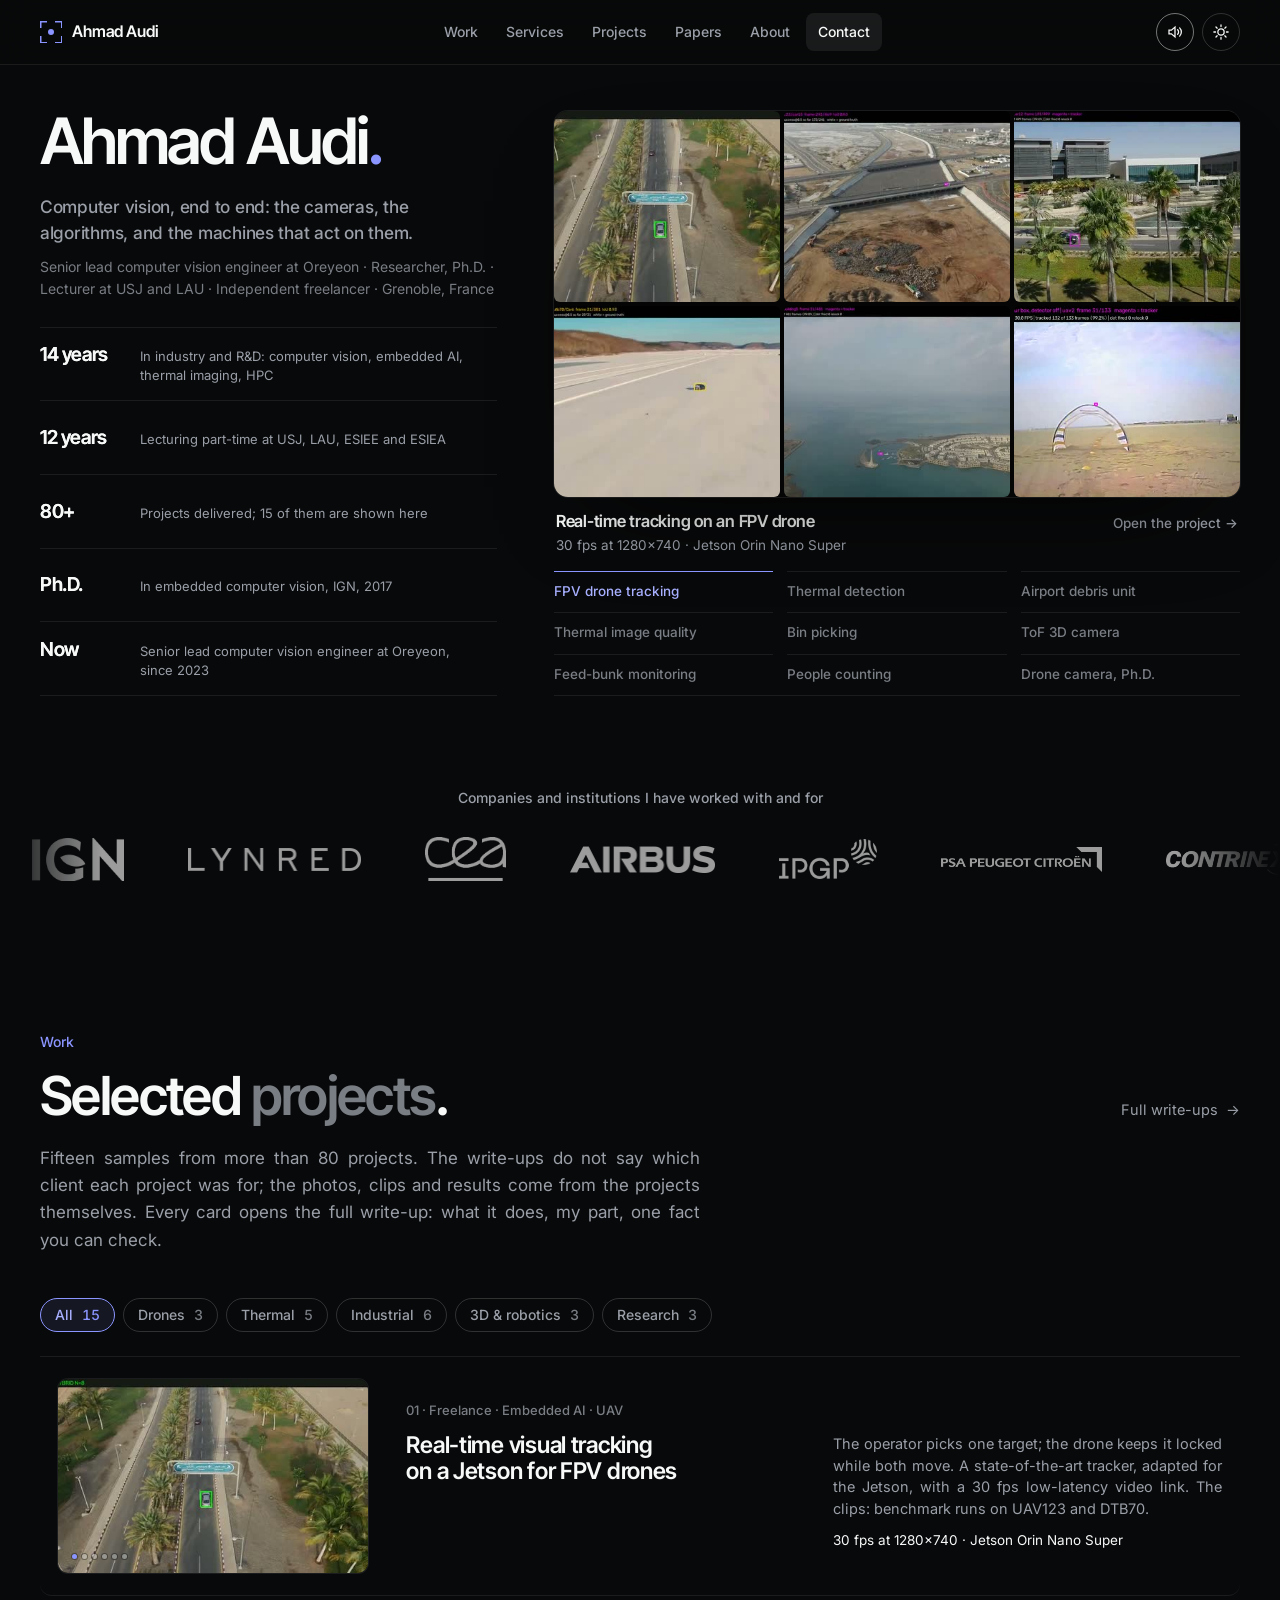
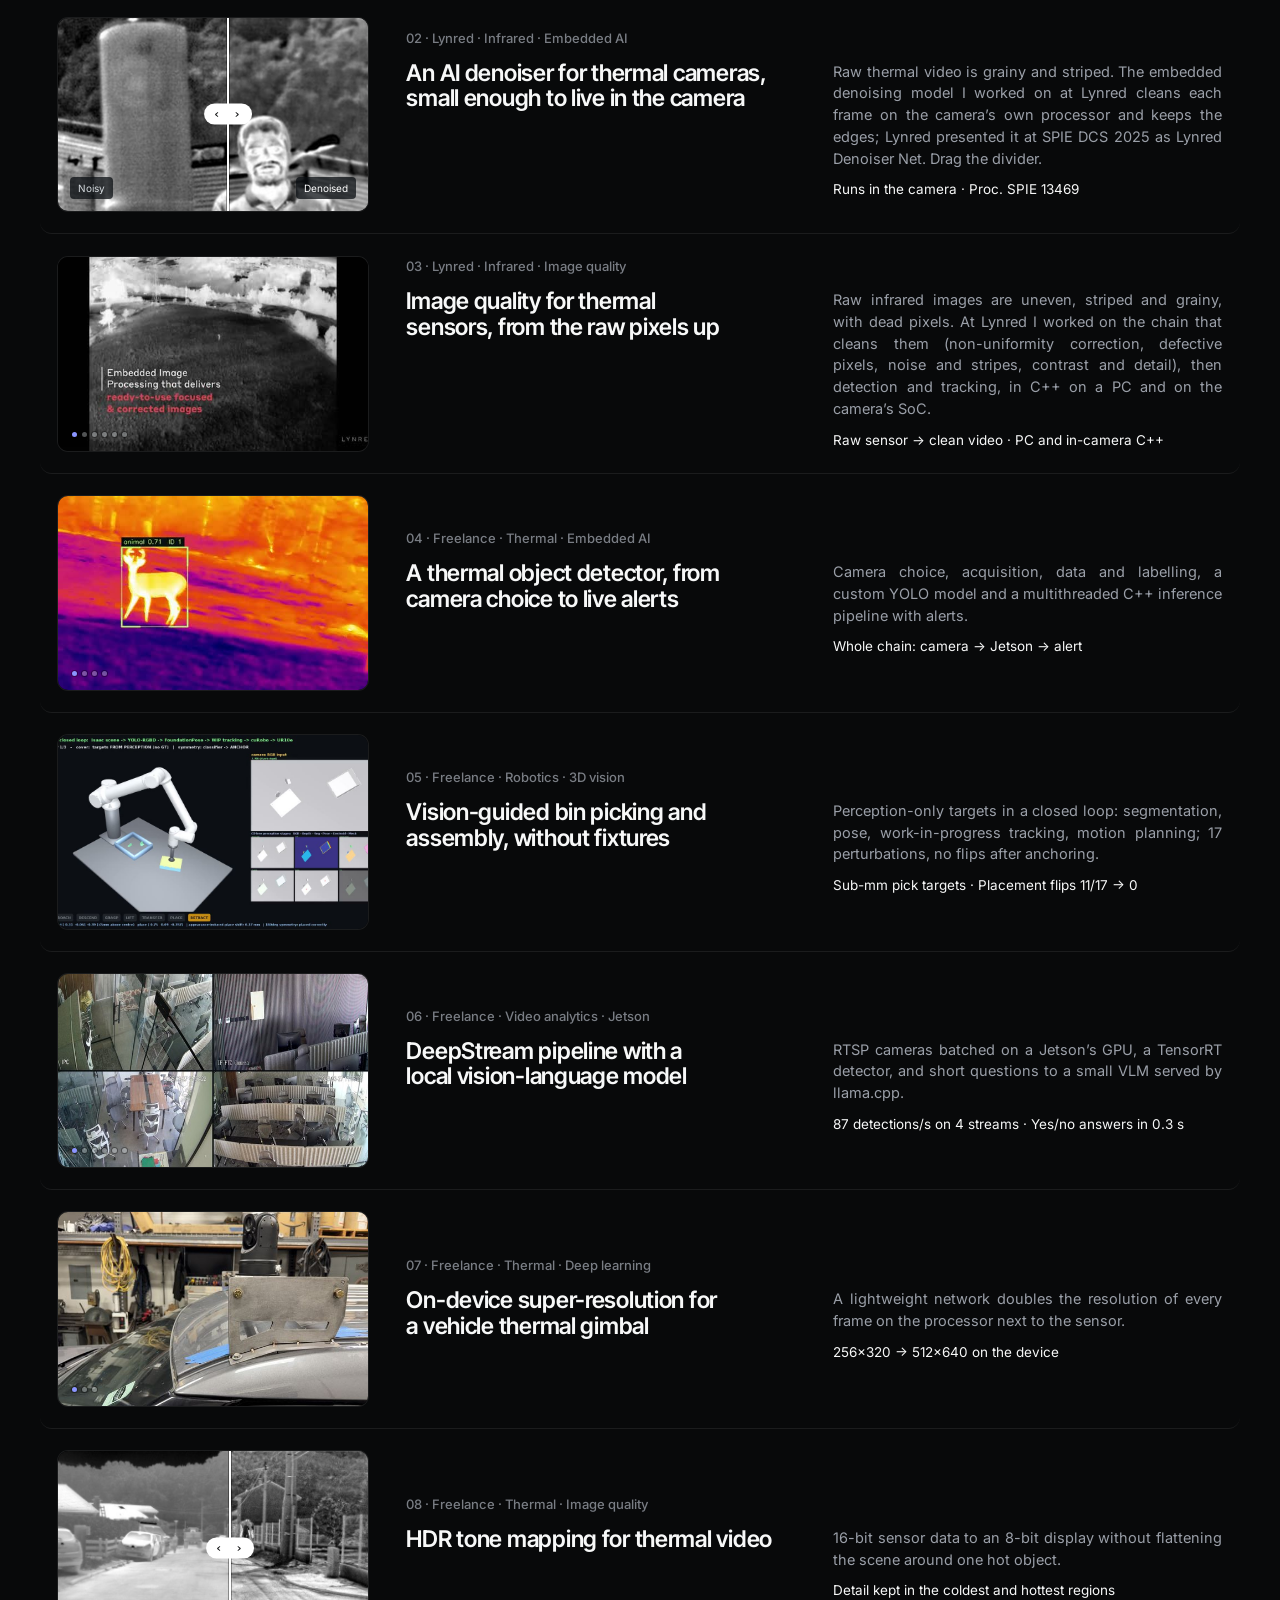
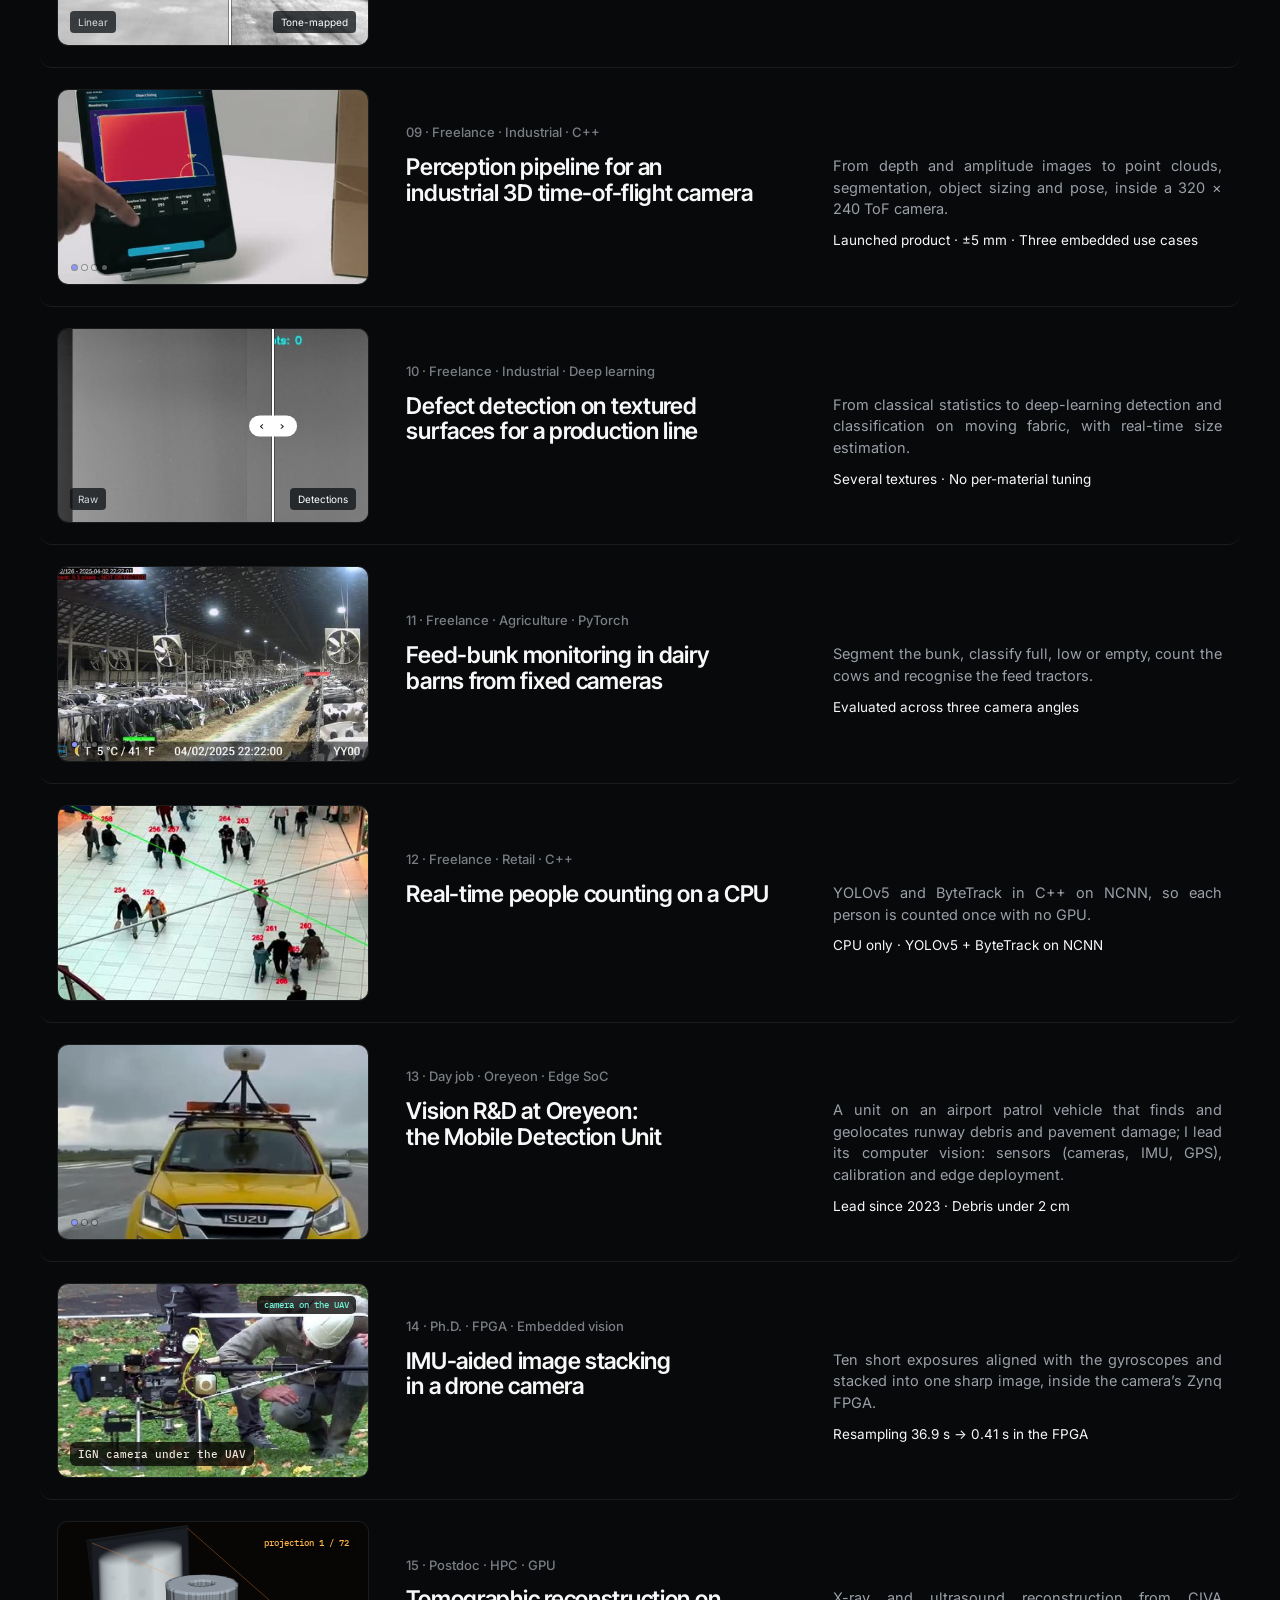
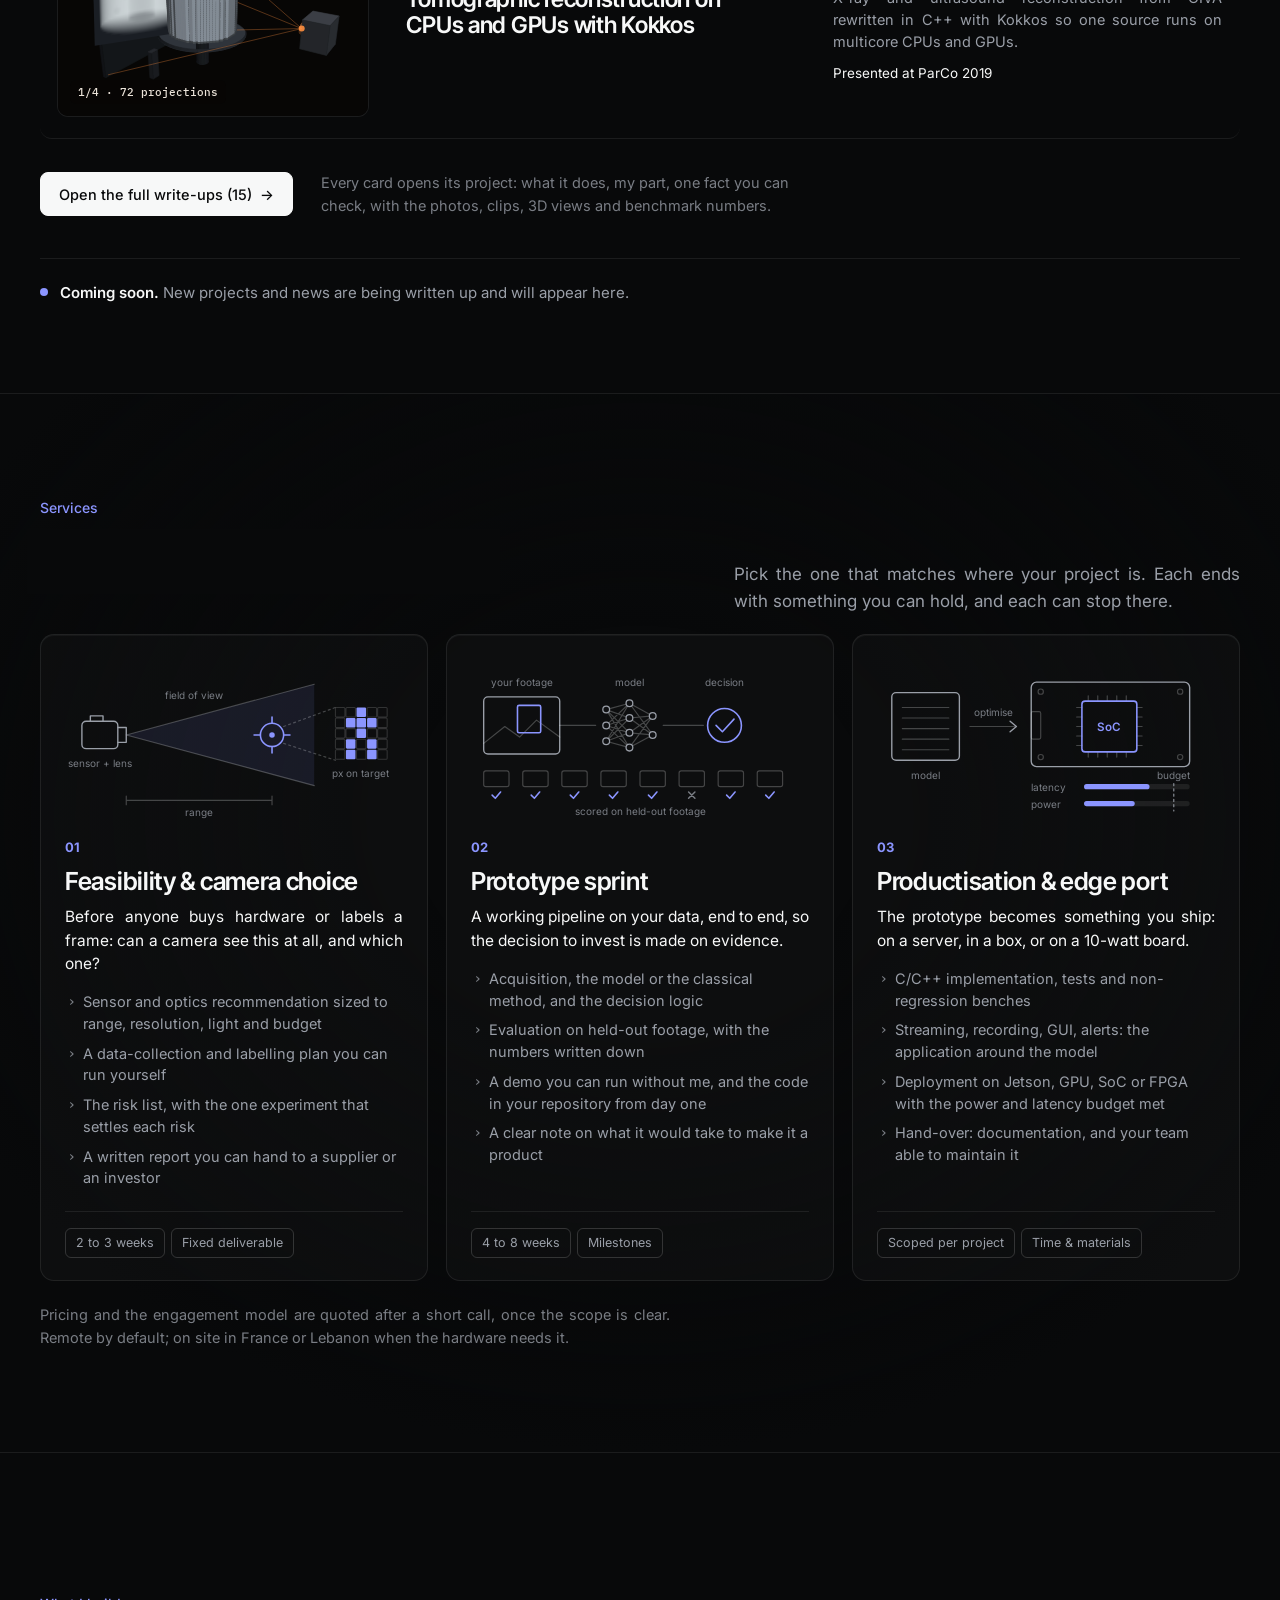
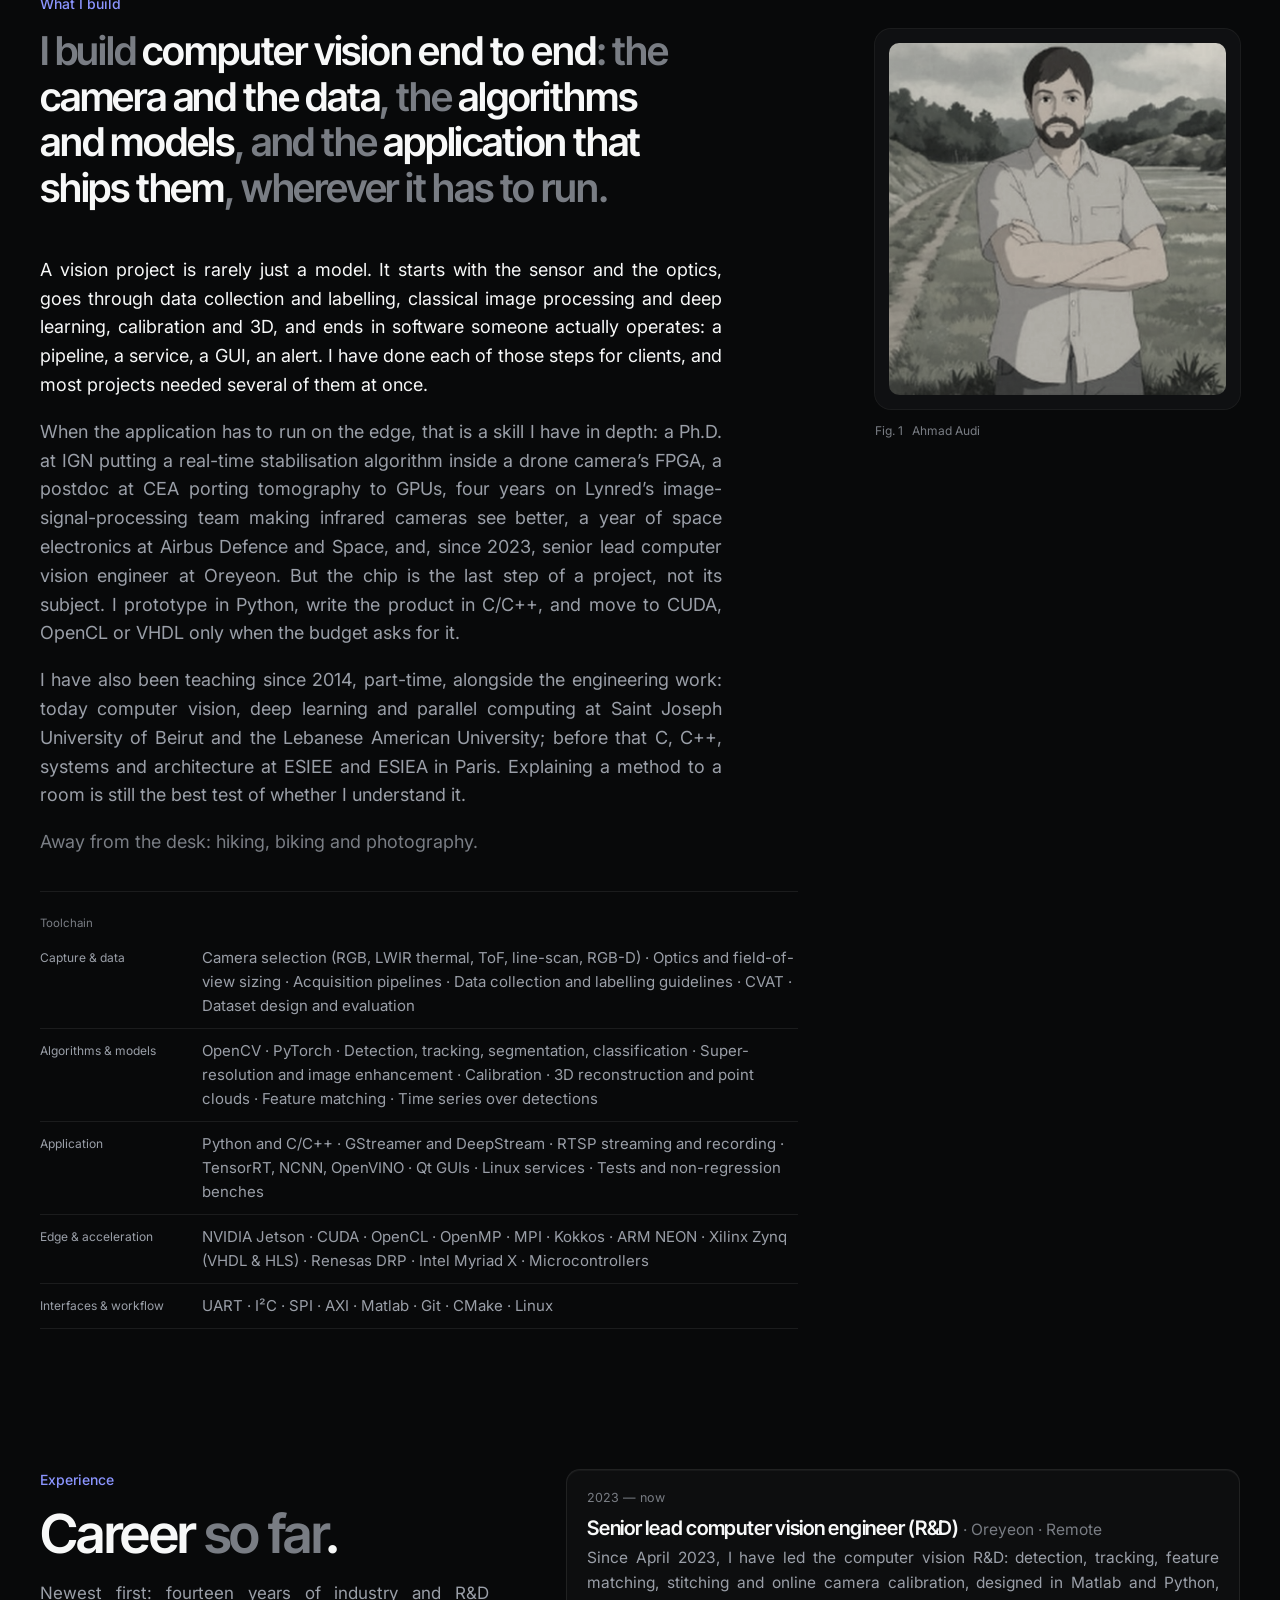
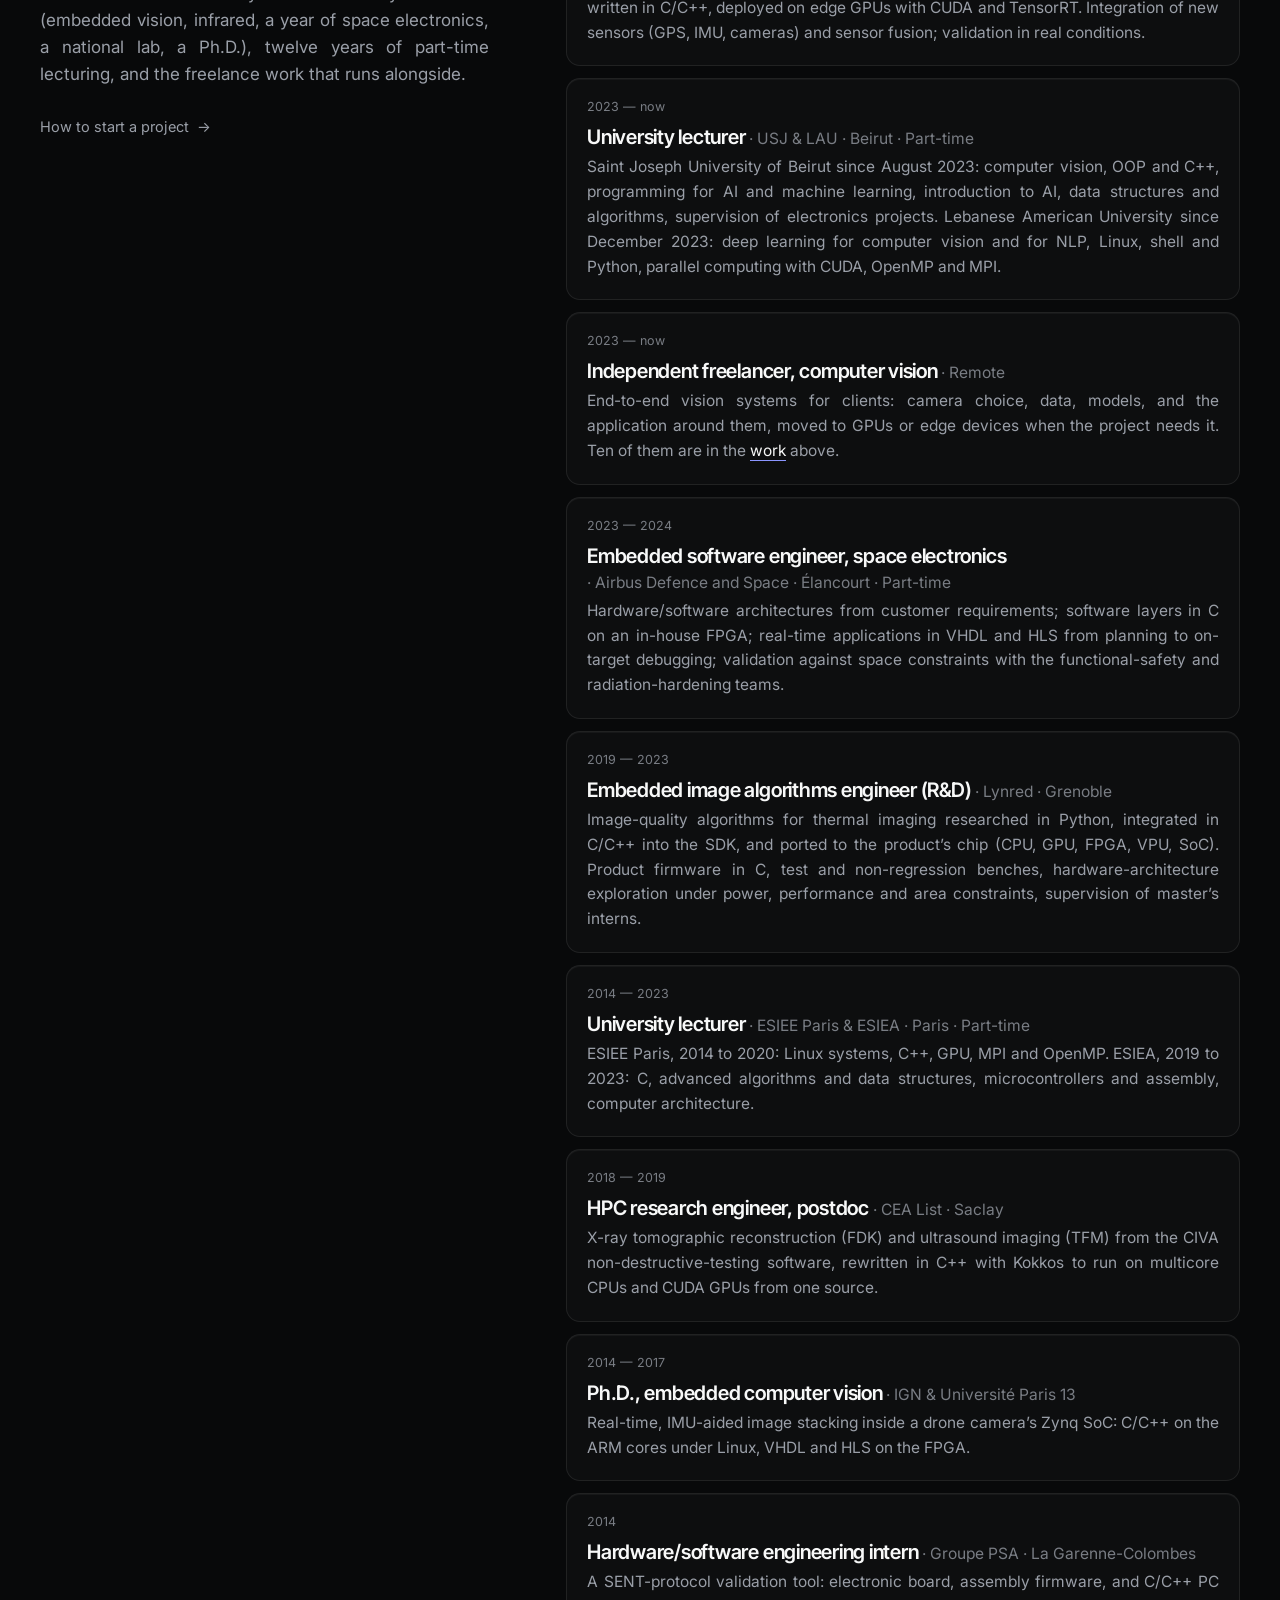
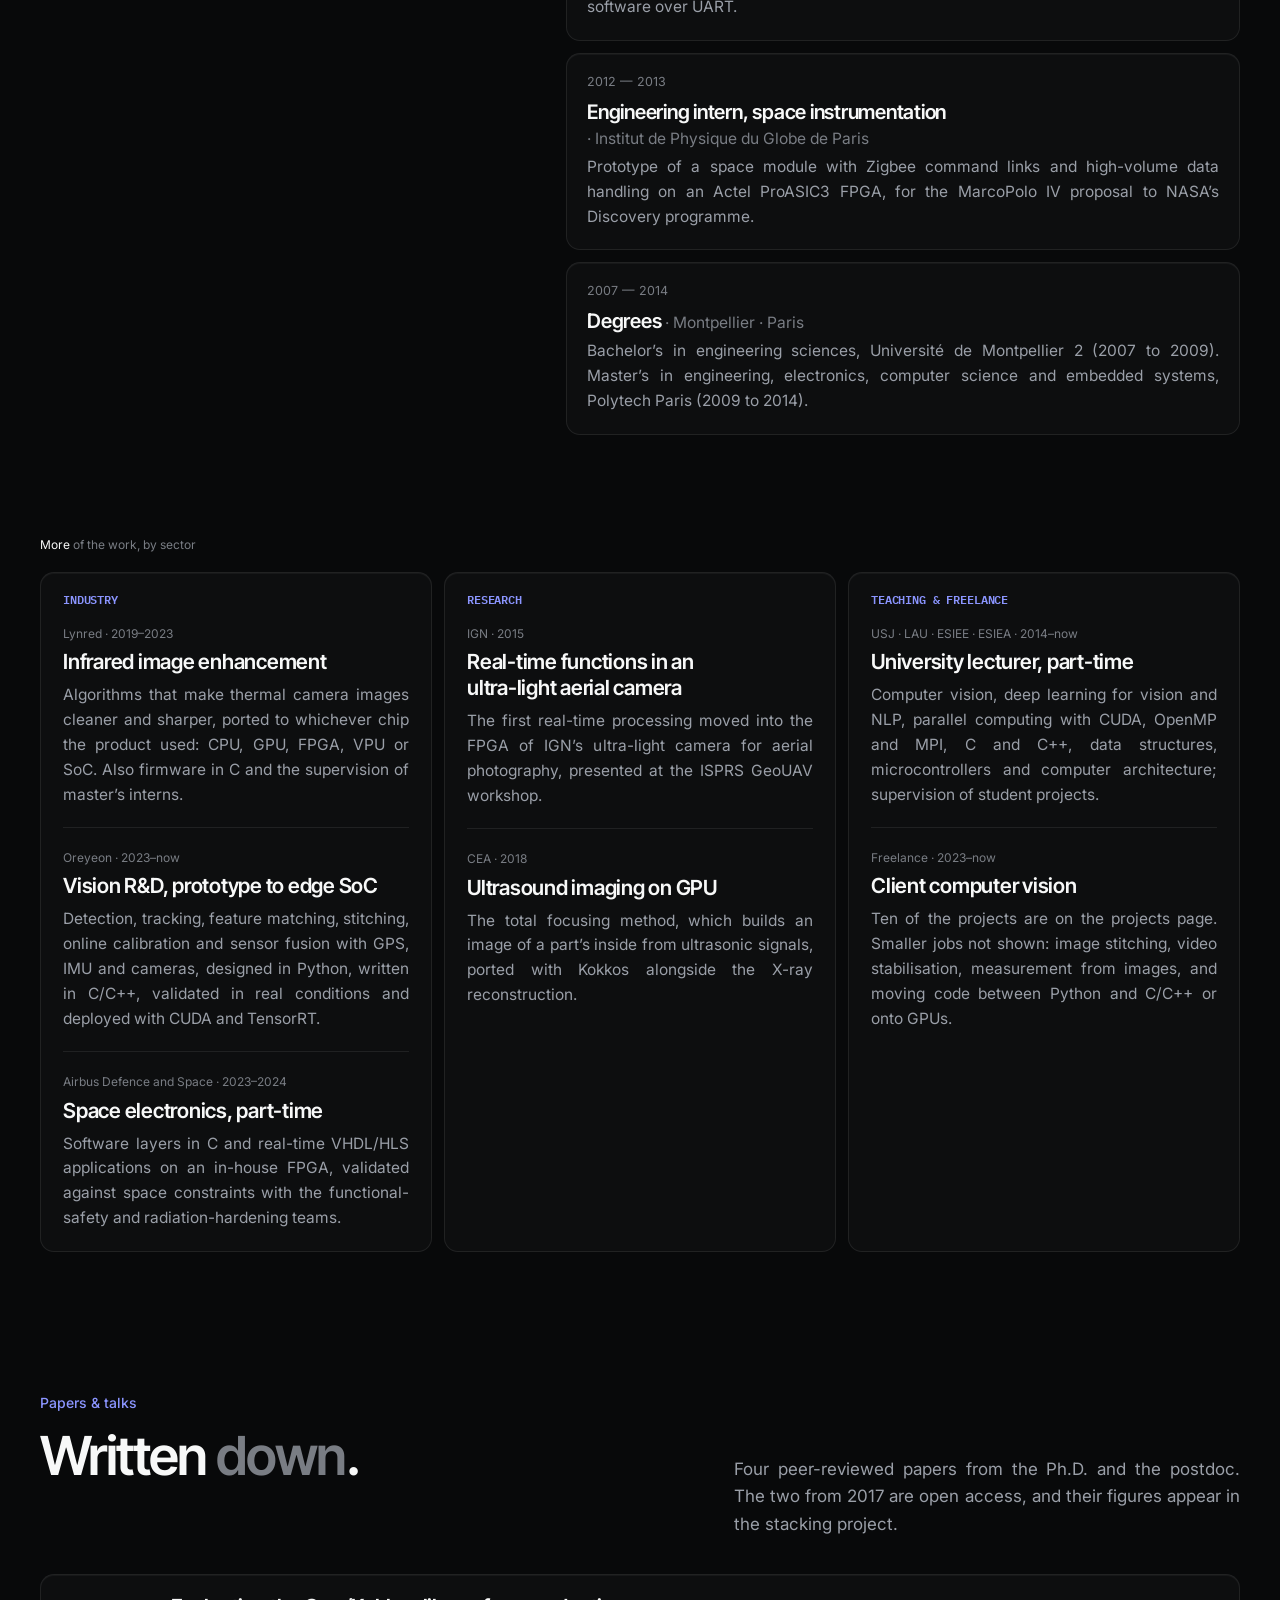
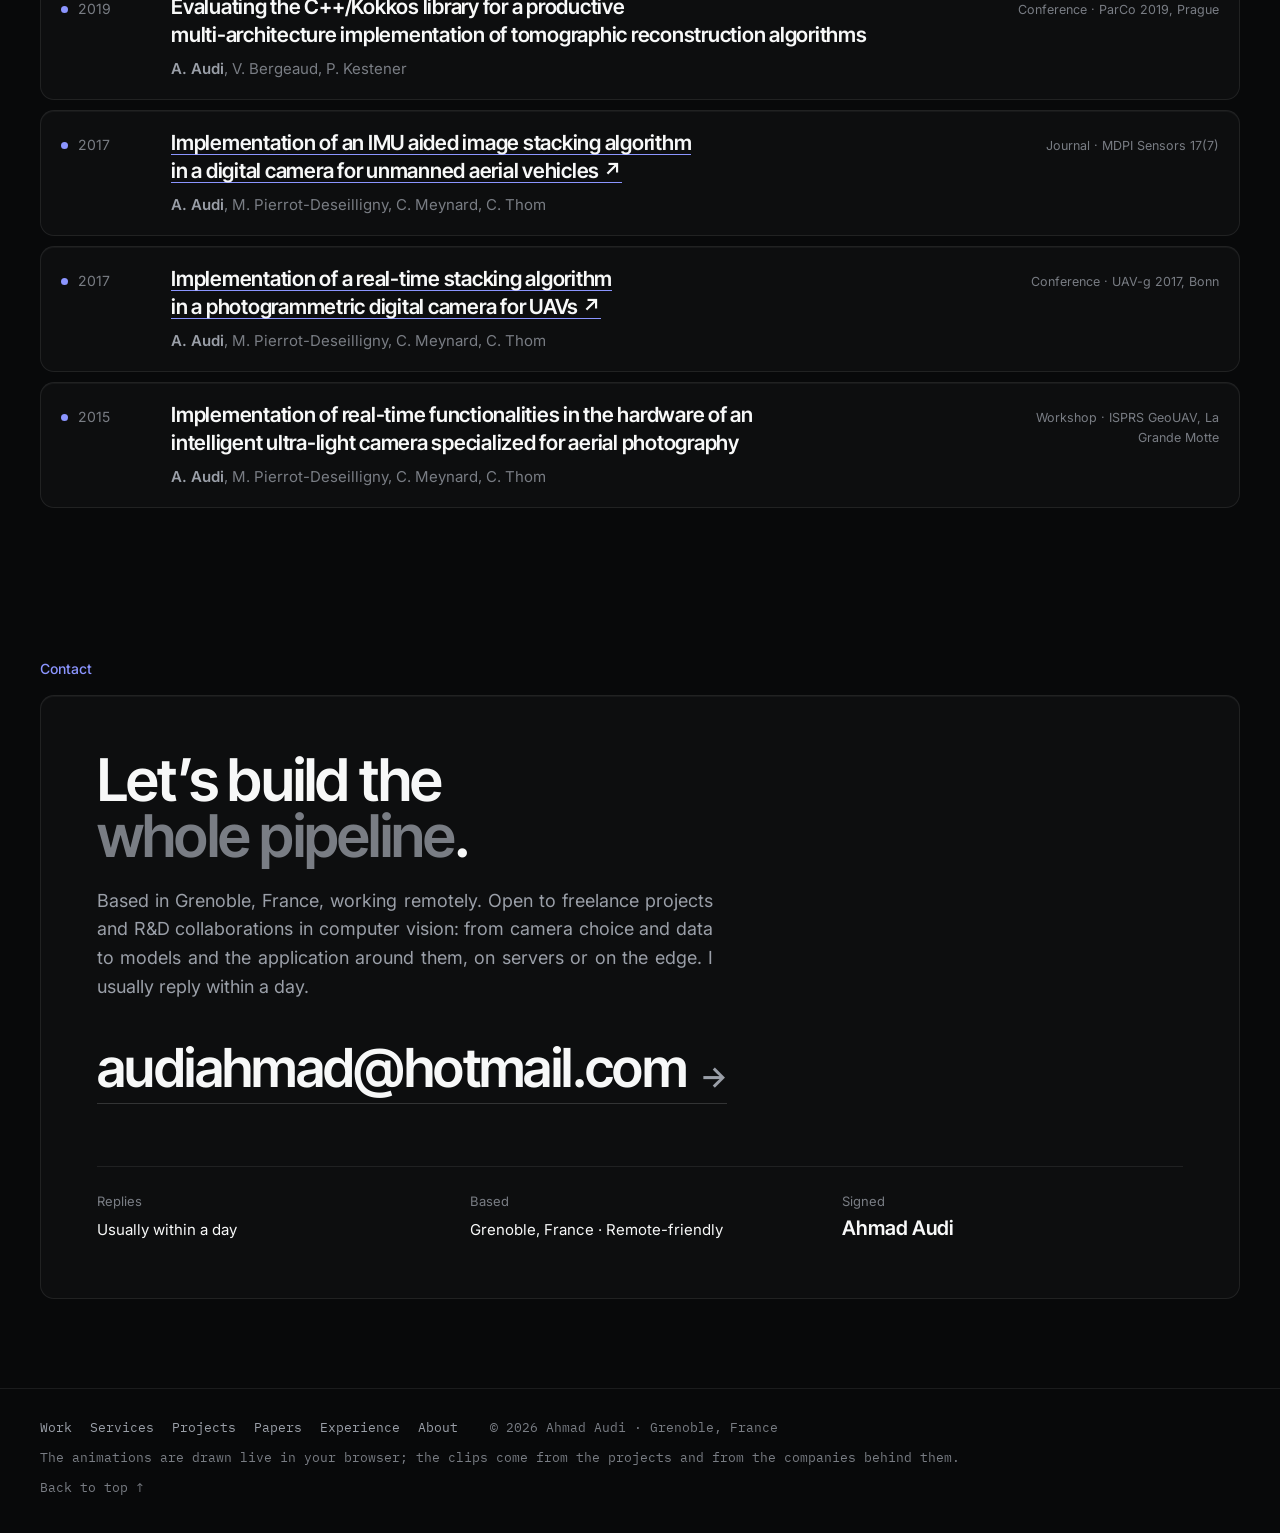
==== commit 0607ebd9: "Speed: compositor-only pulse dot; robots.txt and sitemap.xml Co-Authored-By: Claude Opus 5.5 <norepl" ====
--- a/index.html
+++ b/index.html
@@ -23,8 +23,8 @@
   <link rel="preconnect" href="https://fonts.googleapis.com">
   <link rel="preconnect" href="https://fonts.gstatic.com" crossorigin>
   <link rel="stylesheet" href="https://fonts.googleapis.com/css2?family=Inter:wght@400..700&family=Inter+Tight:wght@500..700&family=IBM+Plex+Mono:wght@400;500;600&display=swap">
-  <link rel="stylesheet" href="styles.css?v=1794740292">
-  <link rel="stylesheet" href="styles-variants.css?v=1794740292">
+  <link rel="stylesheet" href="styles.css?v=1794740819">
+  <link rel="stylesheet" href="styles-variants.css?v=1794740819">
 
   <script>
     // Restore the visitor's light/dark choice before first paint, so there is no flash.
@@ -788,15 +788,15 @@
     </div>
   </footer>
 
-  <script src="js/main.js?v=1794740292"></script>
-  <script src="js/titles.js?v=1794740292"></script>
-  <script src="js/ambient.js?v=1794740292"></script>
-  <script src="js/work.js?v=1794740292"></script>
-  <script src="js/sims.js?v=1794740292"></script>
-  <script src="js/previews.js?v=1794740292"></script>
-  <script src="js/herowall.js?v=1794740292"></script>
-  <script src="js/compare.js?v=1794740292"></script>
-  <script src="js/rotate.js?v=1794740292"></script>
-  <script src="js/pfilter.js?v=1794740292"></script>
+  <script src="js/main.js?v=1794740819"></script>
+  <script src="js/titles.js?v=1794740819"></script>
+  <script src="js/ambient.js?v=1794740819"></script>
+  <script src="js/work.js?v=1794740819"></script>
+  <script src="js/sims.js?v=1794740819"></script>
+  <script src="js/previews.js?v=1794740819"></script>
+  <script src="js/herowall.js?v=1794740819"></script>
+  <script src="js/compare.js?v=1794740819"></script>
+  <script src="js/rotate.js?v=1794740819"></script>
+  <script src="js/pfilter.js?v=1794740819"></script>
 </body>
 </html>
--- a/styles-variants.css
+++ b/styles-variants.css
@@ -654,12 +654,12 @@
 html[data-look="senior"] .label { color: var(--accent); }
 html[data-look="senior"] .offer-n { color: var(--accent); }
 html[data-look="senior"] .brand-mark::after { background: var(--accent); }
-html[data-look="senior"] .live-dot { background: var(--accent); animation-name: pulse-accent; }
-@keyframes pulse-accent {
-  0% { box-shadow: 0 0 0 0 color-mix(in srgb, var(--accent) 55%, transparent); }
-  70% { box-shadow: 0 0 0 9px color-mix(in srgb, var(--accent) 0%, transparent); }
-  100% { box-shadow: 0 0 0 0 transparent; }
-}
+/* The pulse is a ring that scales and fades (moved by the graphics card); animating a box-shadow
+   made the browser restyle and repaint the page about 60 times a second, even when the dot was off screen. */
+html[data-look="senior"] .live-dot { position: relative; background: var(--accent); box-shadow: none; animation: none; }
+html[data-look="senior"] .live-dot::after { content: ""; position: absolute; inset: 0; border-radius: 50%; background: var(--accent); opacity: 0; pointer-events: none; animation: dot-ring 2.4s ease-out infinite; }
+@keyframes dot-ring { 0% { transform: scale(1); opacity: 0.55; } 70%, 100% { transform: scale(3.25); opacity: 0; } }
+@media (prefers-reduced-motion: reduce) { html[data-look="senior"] .live-dot::after { animation: none; } }
 html[data-look="senior"] .pcard:hover h3 { color: var(--accent-hot); }
 /* Hero: the playing project in violet, its progress line too; softer grid. */
 html[data-look="senior"] .hw-grid button::after { background: var(--accent); }
